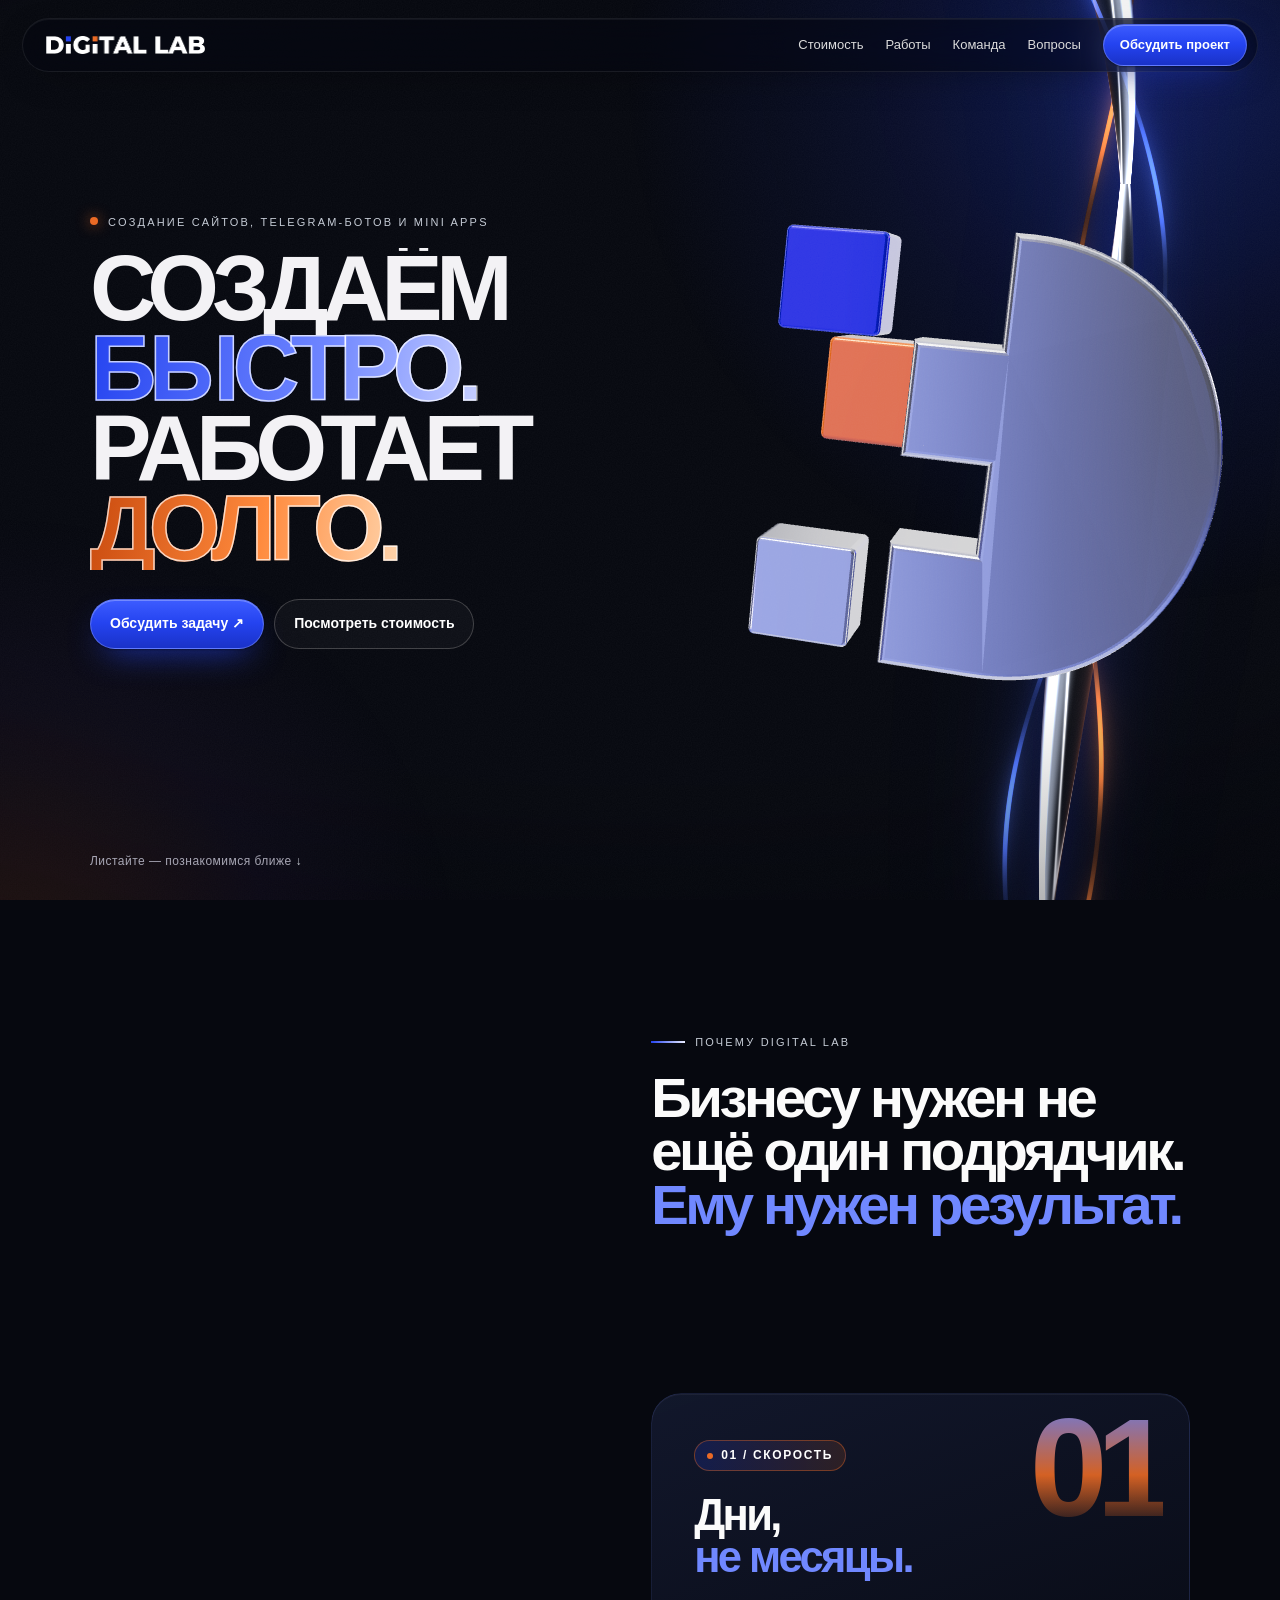
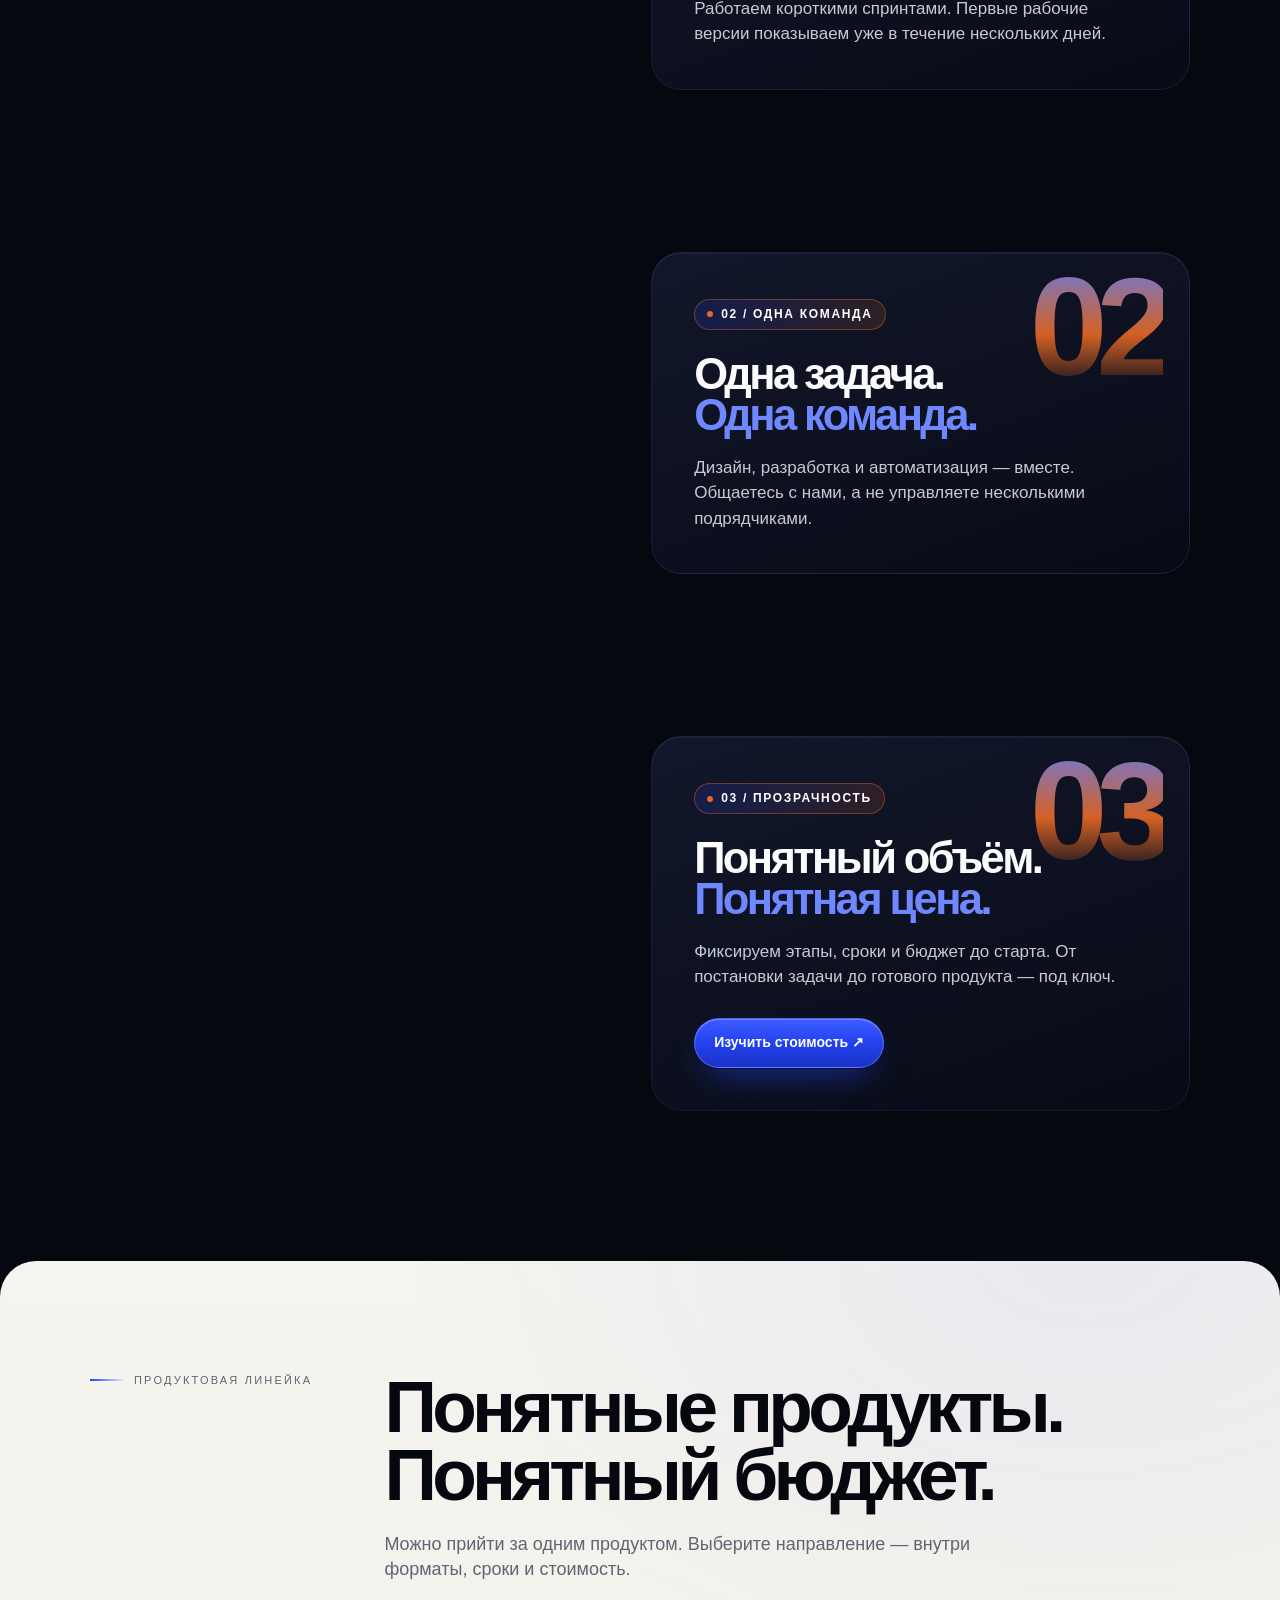
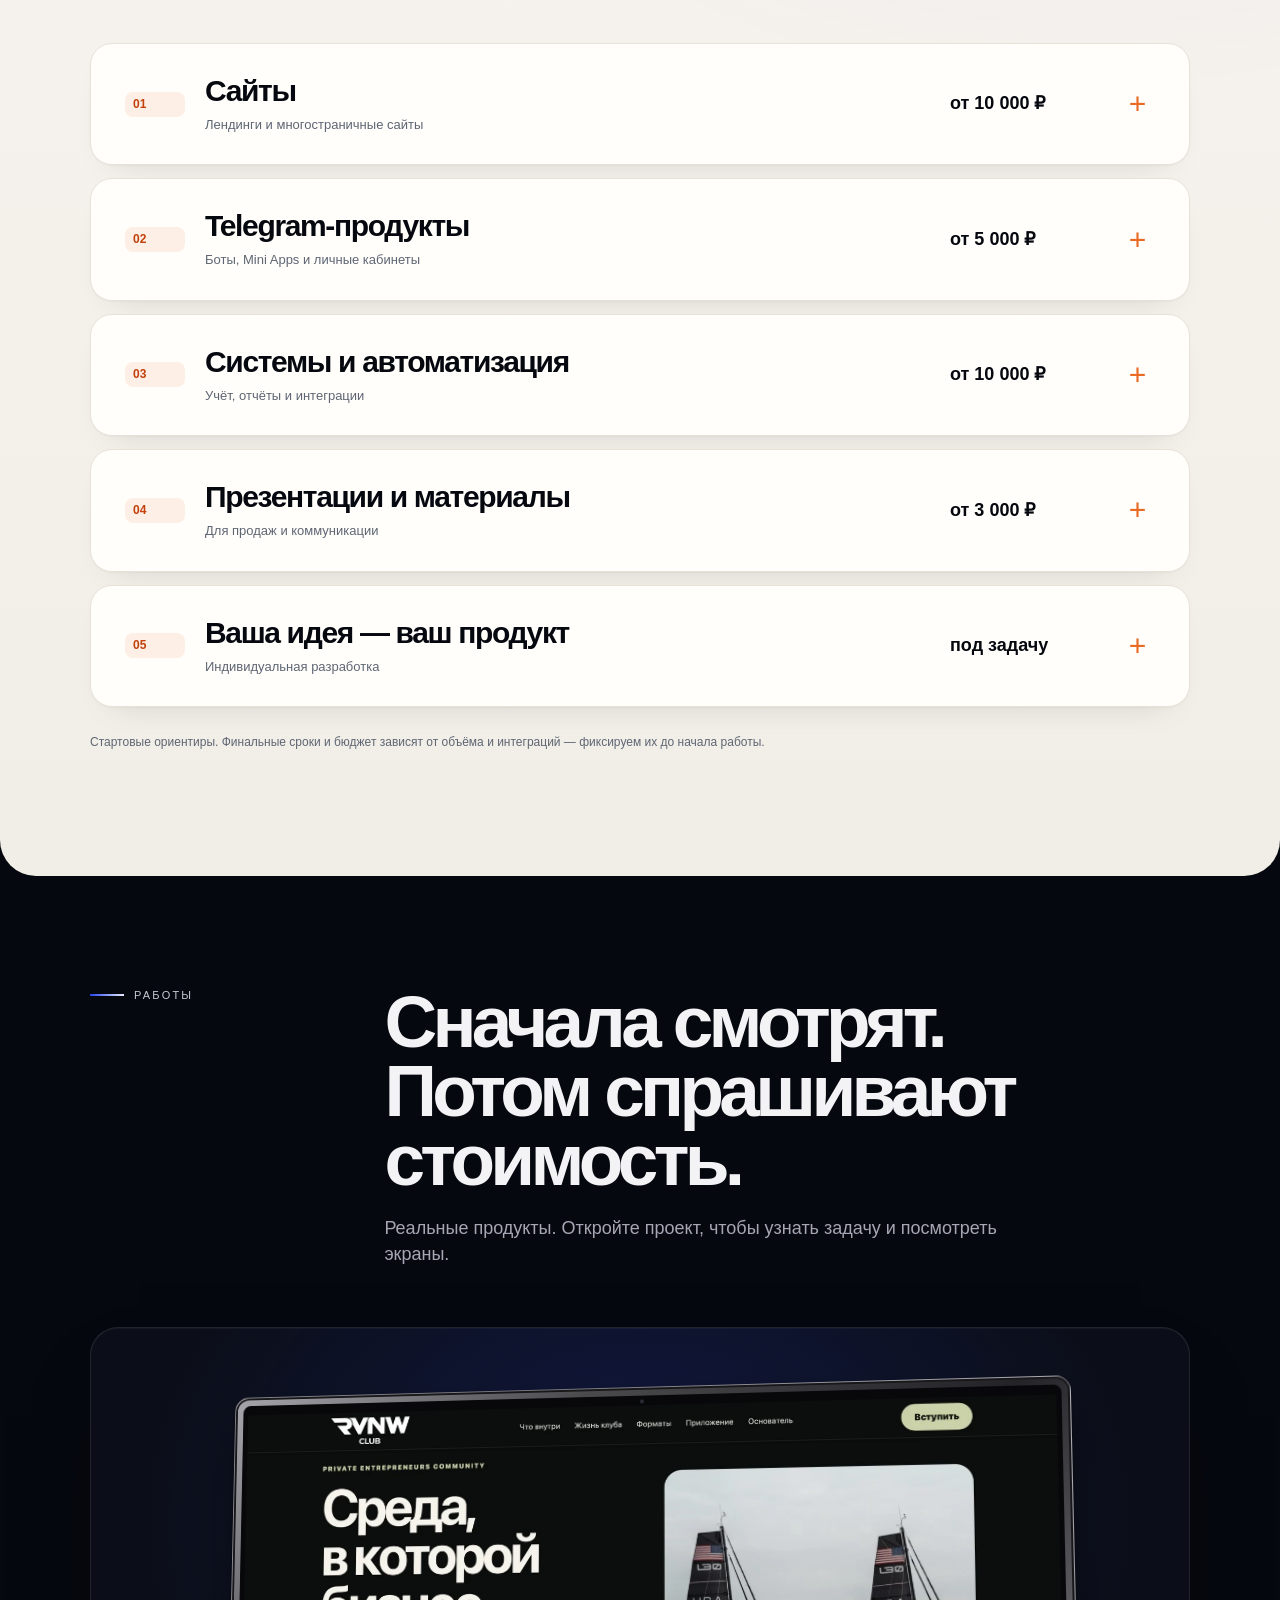
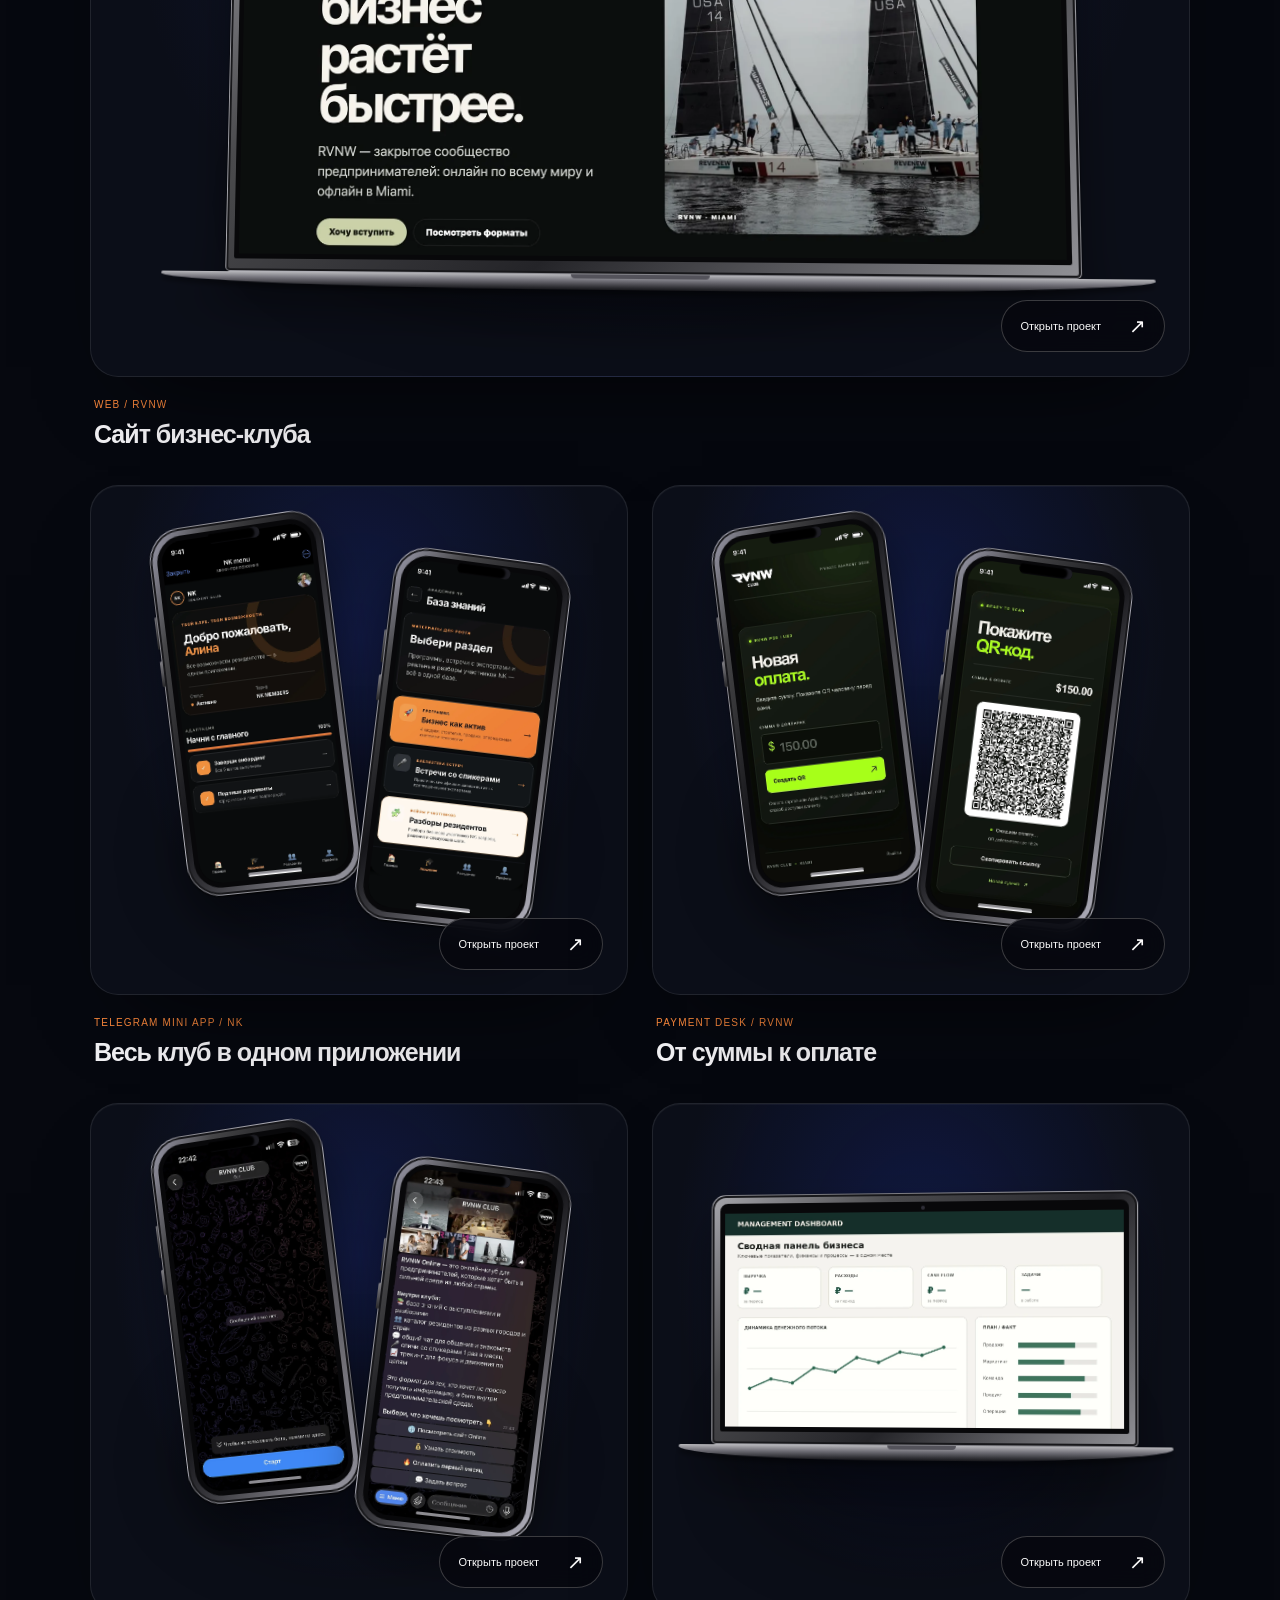
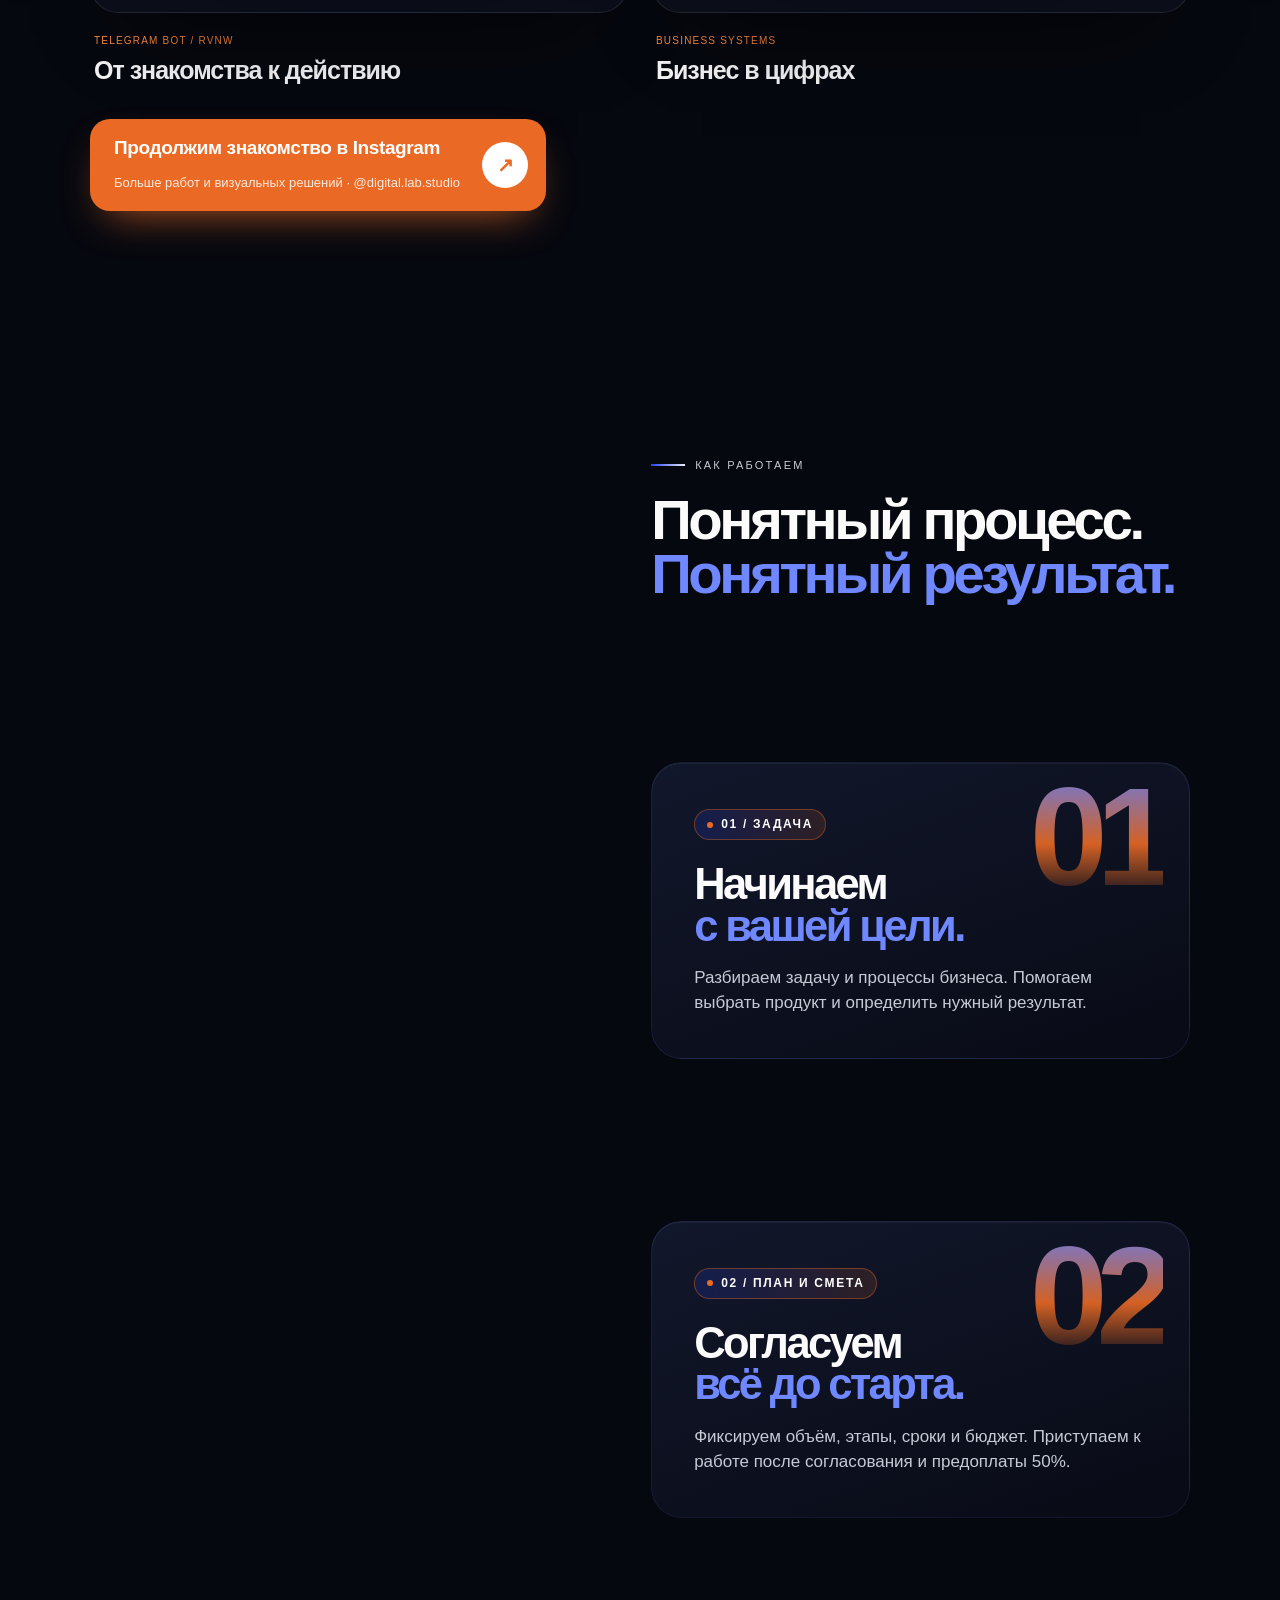
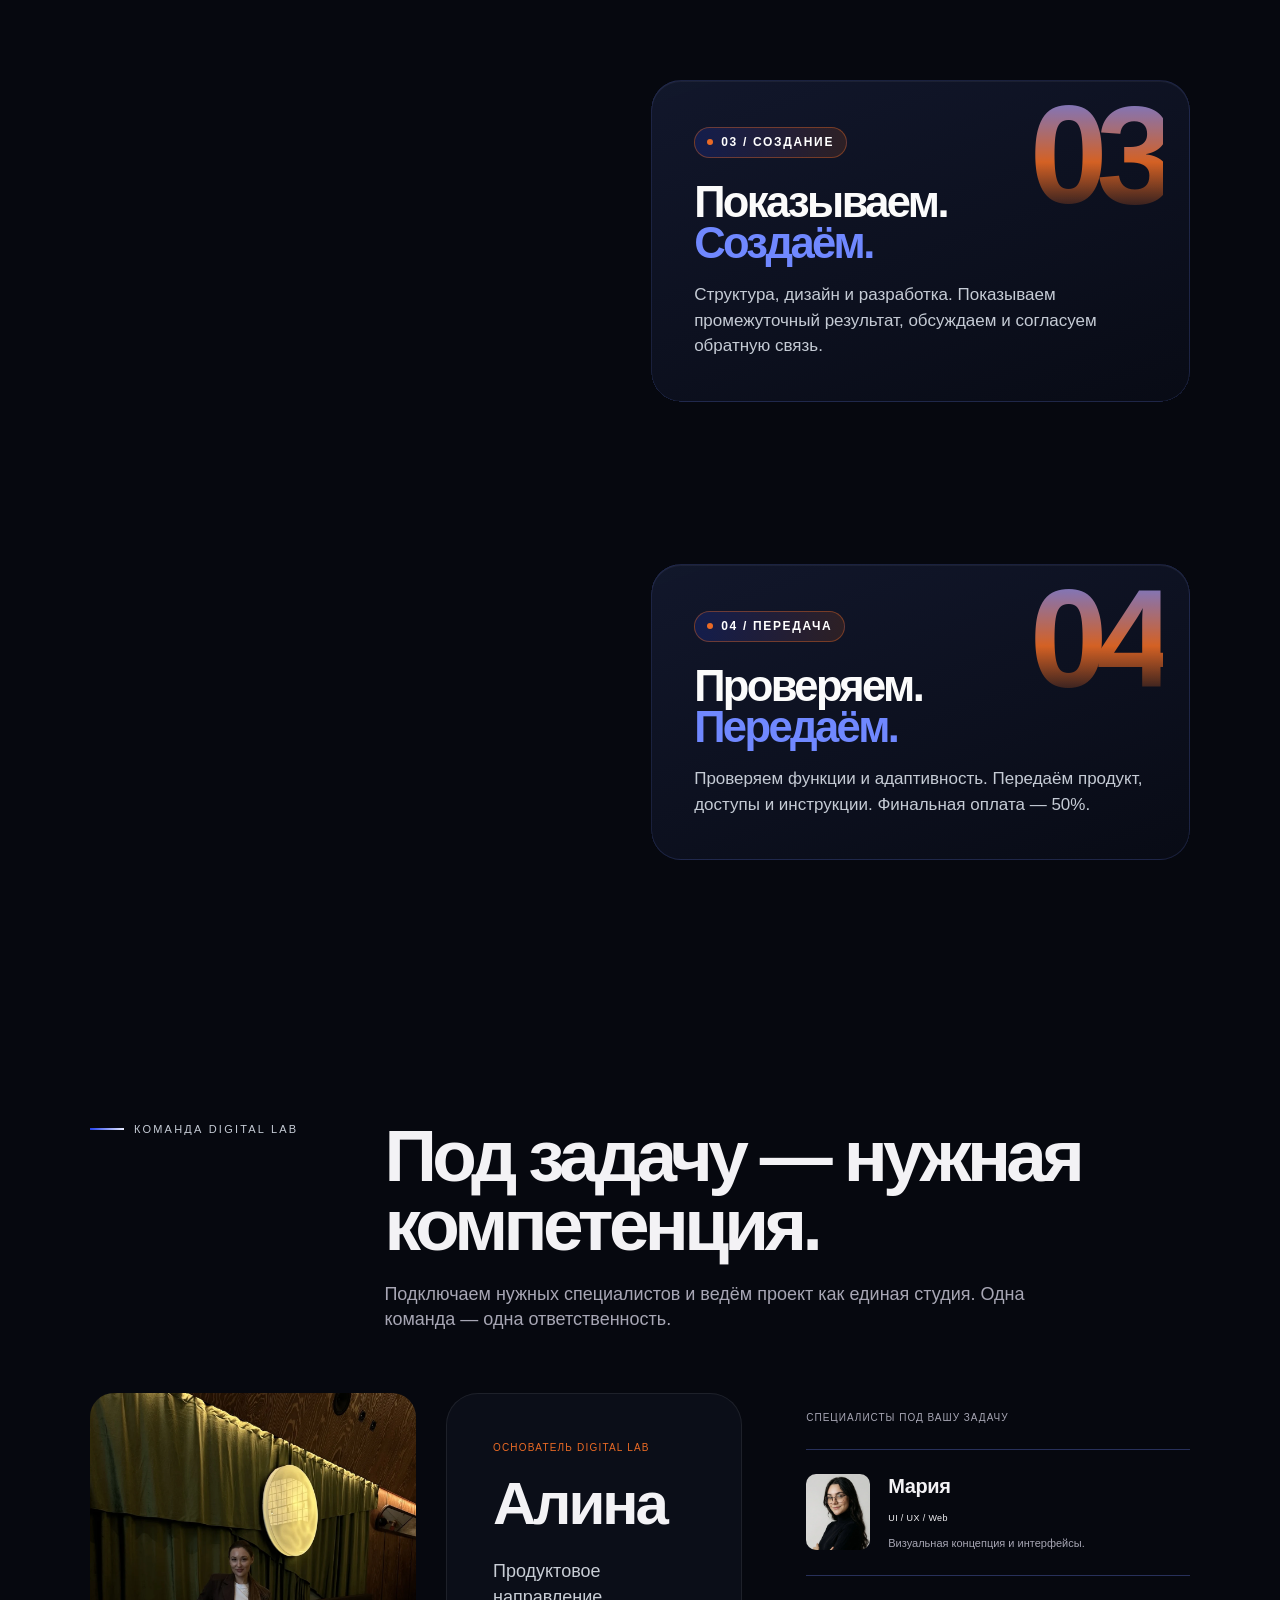
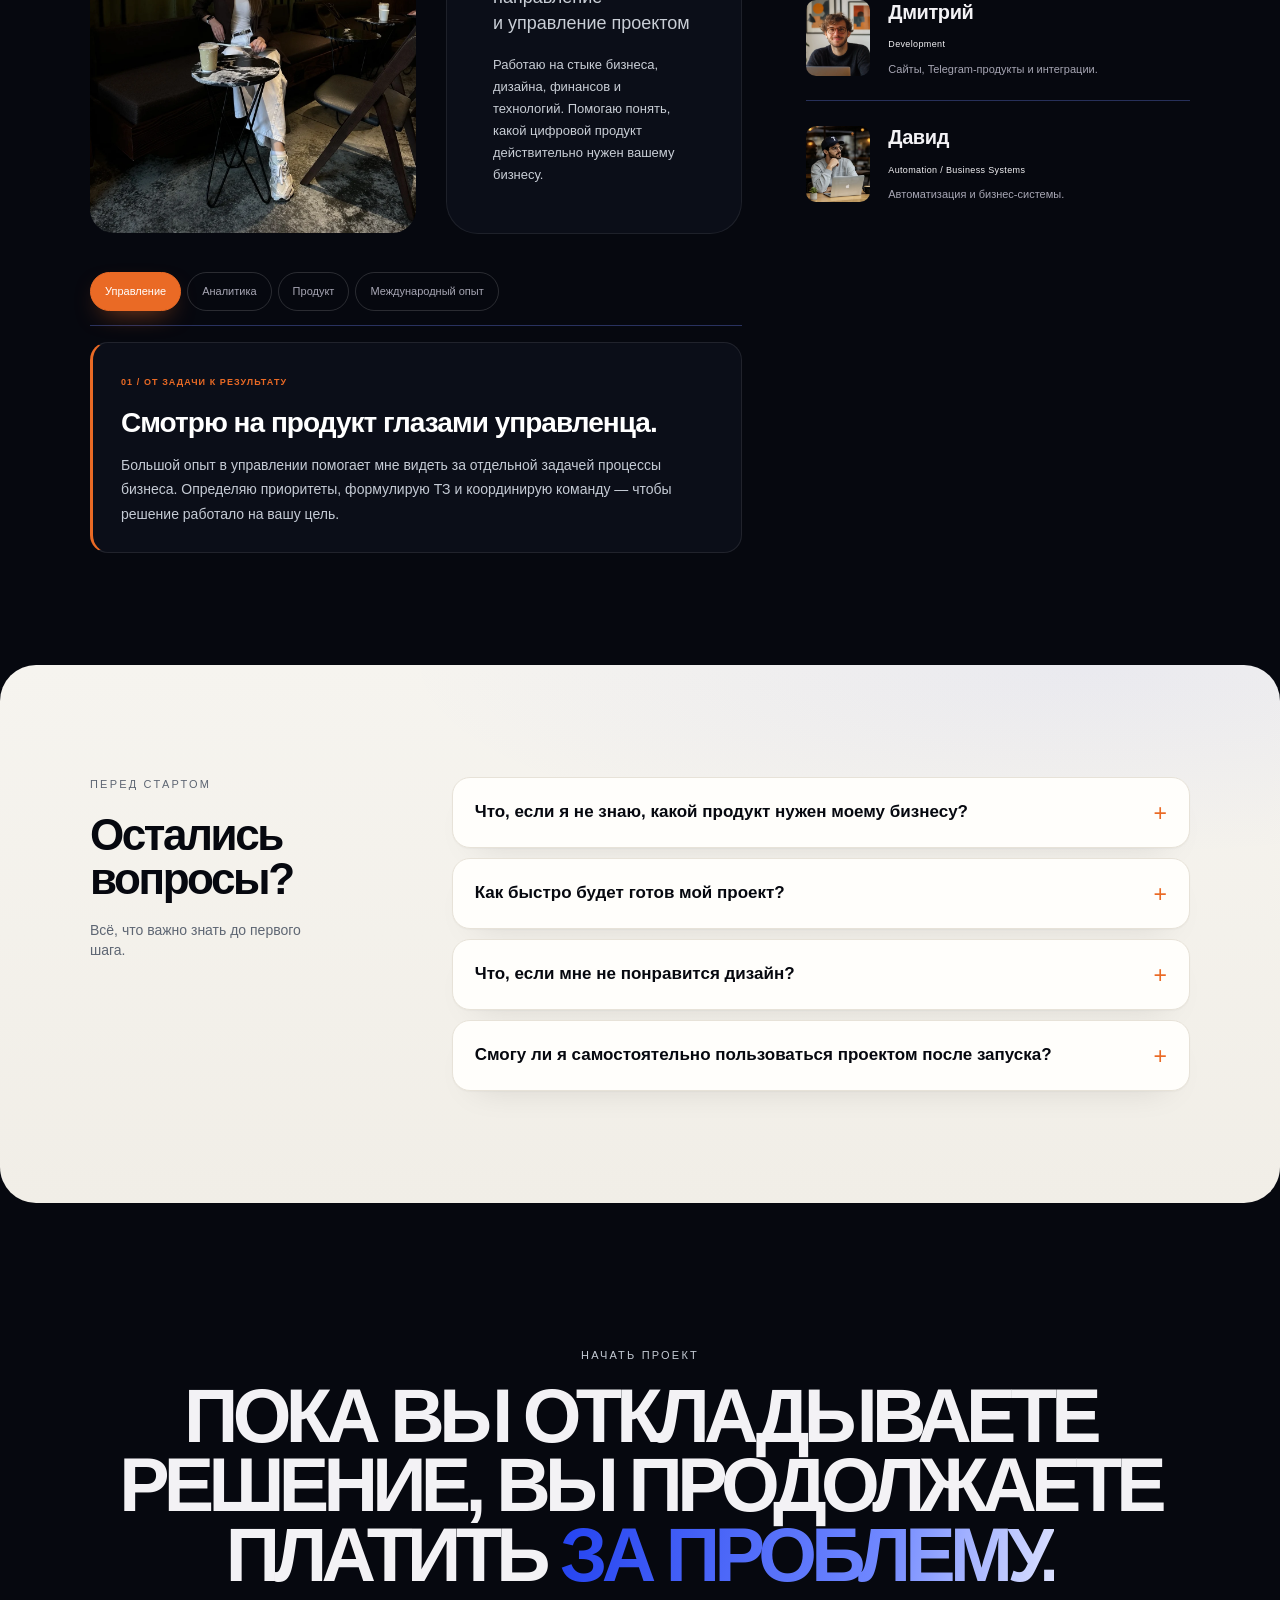
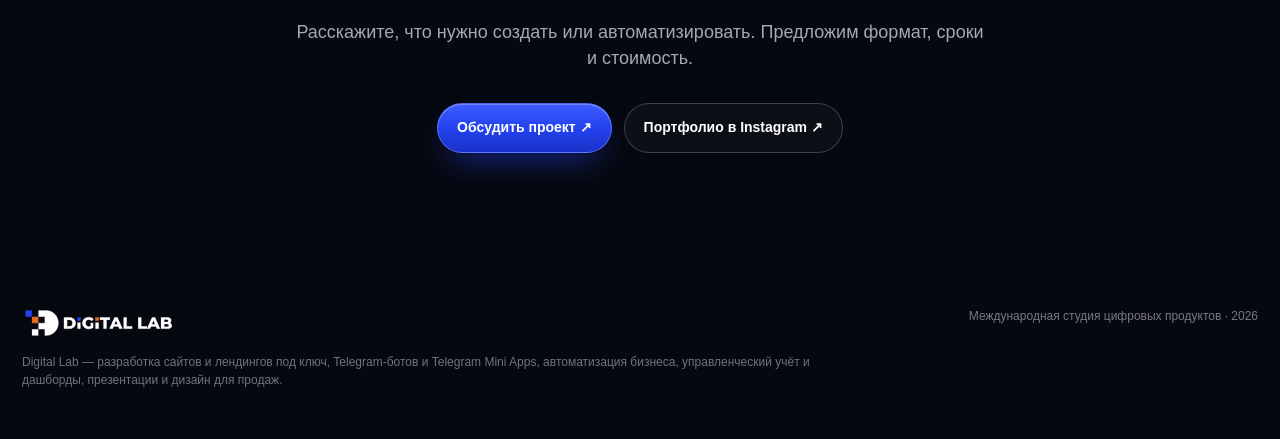
==== index.html @ 98433153 "Add files via upload" ====
<!doctype html>
<html lang="ru">
<head>
<meta charset="utf-8">
<meta name="viewport" content="width=device-width,initial-scale=1">
<meta name="yandex-verification" content="6b34f1150a45a9b8" />
<!-- Yandex.Metrika counter -->
<script type="text/javascript">
    (function(m,e,t,r,i,k,a){
        m[i]=m[i]||function(){(m[i].a=m[i].a||[]).push(arguments)};
        m[i].l=1*new Date();
        for (var j = 0; j < document.scripts.length; j++) {if (document.scripts[j].src === r) { return; }}
        k=e.createElement(t),a=e.getElementsByTagName(t)[0],k.async=1,k.src=r,a.parentNode.insertBefore(k,a)
    })(window, document,'script','https://mc.yandex.ru/metrika/tag.js?id=113868406', 'ym');

    ym(113868406, 'init', {ssr:true, webvisor:true, clickmap:true, ecommerce:"dataLayer", referrer: document.referrer, url: location.href, accurateTrackBounce:true, trackLinks:true});
</script>
<!-- /Yandex.Metrika counter -->
<title>Создание сайтов, Telegram-ботов и Mini Apps под ключ — Digital Lab</title>
<meta name="description" content="Digital Lab — студия цифровых продуктов. Создание сайтов и лендингов от 10 000 ₽, Telegram-боты от 5 000 ₽, Mini Apps, автоматизация бизнеса и управленческие системы под ключ. Первые результаты — через несколько дней.">
<meta name="keywords" content="создание сайтов, разработка сайтов, лендинг под ключ, сайт под ключ, Telegram-бот, разработка Telegram-ботов, Telegram Mini App, мини-приложение Telegram, автоматизация бизнеса, управленческий учёт, дашборды, дизайн сайта, веб-студия, Digital Lab">
<meta name="author" content="Digital Lab">
<link rel="canonical" href="https://www.bydigitallab.ru/">
<meta name="robots" content="index, follow, max-image-preview:large, max-snippet:-1">
<meta name="theme-color" content="#06080F">
<meta name="application-name" content="Digital Lab">
<meta name="apple-mobile-web-app-title" content="Digital Lab">
<link rel="icon" href="favicon.ico" sizes="any">
<link rel="icon" href="favicon.svg" type="image/svg+xml">
<link rel="icon" href="favicon-32.png" type="image/png" sizes="32x32">
<link rel="icon" href="favicon-48.png" type="image/png" sizes="48x48">
<link rel="icon" href="favicon-96.png" type="image/png" sizes="96x96">
<link rel="icon" href="favicon-120.png" type="image/png" sizes="120x120">
<link rel="icon" href="favicon-192.png" type="image/png" sizes="192x192">
<link rel="apple-touch-icon" href="apple-touch-icon.png" sizes="180x180">
<link rel="manifest" href="site.webmanifest">
<meta property="og:type" content="website">
<meta property="og:locale" content="ru_RU">
<meta property="og:site_name" content="Digital Lab">
<meta property="og:title" content="Создание сайтов, Telegram-ботов и Mini Apps — Digital Lab">
<meta property="og:description" content="Сайты, Telegram-боты, Mini Apps, автоматизация и управленческие системы для бизнеса под ключ. Первые результаты — через несколько дней.">
<meta property="og:url" content="https://www.bydigitallab.ru/">
<meta property="og:image" content="https://www.bydigitallab.ru/og-image.jpg">
<meta property="og:image:width" content="1200">
<meta property="og:image:height" content="630">
<meta property="og:image:alt" content="Digital Lab — создание сайтов, Telegram-ботов и Mini Apps">
<meta name="twitter:card" content="summary_large_image">
<meta name="twitter:title" content="Создание сайтов, Telegram-ботов и Mini Apps — Digital Lab">
<meta name="twitter:description" content="Сайты, Telegram-боты, Mini Apps, автоматизация и управленческие системы для бизнеса под ключ.">
<meta name="twitter:image" content="https://www.bydigitallab.ru/og-image.jpg">
<script type="application/ld+json">
{
 "@context": "https://schema.org",
 "@type": "Organization",
 "@id": "https://www.bydigitallab.ru/#org",
 "name": "Digital Lab",
 "alternateName": [
  "Диджитал Лаб",
  "Digital Lab Studio"
 ],
 "url": "https://www.bydigitallab.ru/",
 "logo": {
  "@type": "ImageObject",
  "url": "https://www.bydigitallab.ru/logo.png",
  "width": 600,
  "height": 600
 },
 "image": "https://www.bydigitallab.ru/og-image.jpg",
 "description": "Студия цифровых продуктов: создание сайтов и лендингов, Telegram-ботов и Mini Apps, автоматизация бизнеса и управленческие системы под ключ.",
 "founder": {
  "@type": "Person",
  "name": "Алина",
  "jobTitle": "Основатель Digital Lab"
 },
 "sameAs": [
  "https://www.instagram.com/digital.lab.studio/",
  "https://t.me/alinaaa_ss"
 ],
 "contactPoint": {
  "@type": "ContactPoint",
  "contactType": "sales",
  "url": "https://t.me/alinaaa_ss",
  "availableLanguage": [
   "ru",
   "en"
  ]
 }
}
</script>
<script type="application/ld+json">
{
 "@context": "https://schema.org",
 "@type": "WebSite",
 "@id": "https://www.bydigitallab.ru/#website",
 "url": "https://www.bydigitallab.ru/",
 "name": "Digital Lab",
 "inLanguage": "ru",
 "publisher": {
  "@id": "https://www.bydigitallab.ru/#org"
 }
}
</script>
<script type="application/ld+json">
{
 "@context": "https://schema.org",
 "@type": "ProfessionalService",
 "@id": "https://www.bydigitallab.ru/#service",
 "name": "Digital Lab — создание сайтов и Telegram-продуктов",
 "url": "https://www.bydigitallab.ru/",
 "image": "https://www.bydigitallab.ru/og-image.jpg",
 "logo": "https://www.bydigitallab.ru/logo.png",
 "areaServed": [
  "RU",
  "Worldwide"
 ],
 "priceRange": "от 3 000 ₽",
 "parentOrganization": {
  "@id": "https://www.bydigitallab.ru/#org"
 },
 "hasOfferCatalog": {
  "@type": "OfferCatalog",
  "name": "Продуктовая линейка Digital Lab",
  "itemListElement": [
   {
    "@type": "Offer",
    "itemOffered": {
     "@type": "Service",
     "name": "Лендинг под ключ",
     "description": "Структура, тексты, дизайн, адаптив и формы."
    },
    "price": "10000",
    "priceCurrency": "RUB"
   },
   {
    "@type": "Offer",
    "itemOffered": {
     "@type": "Service",
     "name": "Многостраничный сайт",
     "description": "Страницы, визуальная система и интеграции."
    },
    "price": "20000",
    "priceCurrency": "RUB"
   },
   {
    "@type": "Offer",
    "itemOffered": {
     "@type": "Service",
     "name": "Telegram-бот и автоматизация",
     "description": "Заявки, регистрации, уведомления и сценарии."
    },
    "price": "5000",
    "priceCurrency": "RUB"
   },
   {
    "@type": "Offer",
    "itemOffered": {
     "@type": "Service",
     "name": "Telegram Mini App / личный кабинет",
     "description": "Профиль, каталог, подписка, контент и события."
    },
    "price": "20000",
    "priceCurrency": "RUB"
   },
   {
    "@type": "Offer",
    "itemOffered": {
     "@type": "Service",
     "name": "Управленческая система",
     "description": "ДДС, P&L, план/факт, бюджеты и дашборды."
    },
    "price": "10000",
    "priceCurrency": "RUB"
   },
   {
    "@type": "Offer",
    "itemOffered": {
     "@type": "Service",
     "name": "Интеграции и платёжные сценарии",
     "description": "Сервисы, платёжные ссылки, QR и уведомления."
    },
    "price": "5000",
    "priceCurrency": "RUB"
   },
   {
    "@type": "Offer",
    "itemOffered": {
     "@type": "Service",
     "name": "Презентация / брошюра",
     "description": "Презентации, коммерческие предложения, PDF и гайды."
    },
    "price": "3000",
    "priceCurrency": "RUB"
   },
   {
    "@type": "Offer",
    "itemOffered": {
     "@type": "Service",
     "name": "Индивидуальная разработка",
     "description": "Любой цифровой продукт под процессы вашего бизнеса."
    }
   }
  ]
 }
}
</script>
<script type="application/ld+json">
{
 "@context": "https://schema.org",
 "@type": "FAQPage",
 "mainEntity": [
  {
   "@type": "Question",
   "name": "Что, если я не знаю, какой продукт нужен моему бизнесу?",
   "acceptedAnswer": {
    "@type": "Answer",
    "text": "Приходите с задачей — готовое техническое задание не обязательно. Наша команда разберётся, как устроен ваш бизнес, поможет найти узкие места и предложит подходящее решение: сайт, Telegram-бот, мини-приложение, автоматизацию или индивидуальный продукт под ваши процессы. Мы объясним, что предлагаем, какую задачу это решит и как будет работать. Если у вас уже есть чёткое ТЗ, присылайте его вместе с референсами и пожеланиями. Изучим материалы, согласуем детали и реализуем проект."
   }
  },
  {
   "@type": "Question",
   "name": "Как быстро будет готов мой проект?",
   "acceptedAnswer": {
    "@type": "Answer",
    "text": "Первые наработки показываем уже через несколько дней после согласования задачи и получения необходимых материалов. Для небольших проектов наш ориентир — запуск в течение недели, с вниманием к дизайну, удобству и проверке работы всех функций. Точный срок согласовываем до начала работы: он зависит от сложности продукта, интеграций и скорости обратной связи. Если задача требует больше времени, сообщаем об этом заранее."
   }
  },
  {
   "@type": "Question",
   "name": "Что, если мне не понравится дизайн?",
   "acceptedAnswer": {
    "@type": "Answer",
    "text": "До начала основной разработки мы показываем визуальное направление и ключевые экраны будущего продукта. Вы сможете оценить стиль, цвета, структуру и подачу, рассказать, что нравится и что хочется изменить. После согласования дизайна переходим к разработке. Так вы заранее понимаете, каким будет ваш продукт, и можете повлиять на результат ещё до его реализации. Объём и порядок правок обсуждаем перед стартом."
   }
  },
  {
   "@type": "Question",
   "name": "Смогу ли я самостоятельно пользоваться проектом после запуска?",
   "acceptedAnswer": {
    "@type": "Answer",
    "text": "Да. Мы передаём необходимые доступы, показываем, как всё работает, и записываем видеоинструкции по управлению вашим продуктом. Объясняем, где менять информацию, как пользоваться основными функциями и на что обращать внимание. Ещё до разработки обсудим, что вы хотите редактировать самостоятельно — например, тексты, фотографии, цены или услуги, — и предусмотрим такую возможность. После передачи у вас останутся инструкции, к которым можно вернуться в любой момент. А если понадобятся новые функции или более сложные изменения, вы сможете обратиться к нам."
   }
  }
 ]
}
</script>

<style>
:root{
  --bg:#06080F;--bg2:#0B0E18;--ink:#F4F2ED;--muted:#9AA3B2;--line:#1D2334;
  --copper:#F4F2ED;--slate:#7088FF;--wine:#2443F0;--wine-deep:#121728;--paper:#FFFFFF;--dark:#0B0E18;
}
*{box-sizing:border-box}html{scroll-behavior:smooth}body{margin:0;background:var(--bg);color:var(--ink);font-family:Inter,-apple-system,BlinkMacSystemFont,"Segoe UI",sans-serif;line-height:1.42;overflow-x:hidden}a{color:inherit;text-decoration:none}.w{width:min(100% - 44px,1320px);margin:auto}.eyebrow{text-transform:uppercase;letter-spacing:.17em;font-size:11px;color:var(--muted)}
nav{position:fixed;top:0;left:0;right:0;z-index:40;padding:18px 0}.nav{height:54px;border:1px solid #FFFFFF1c;background:#06080Fd9;backdrop-filter:blur(18px);border-radius:999px;padding:0 10px 0 22px;display:flex;align-items:center;justify-content:space-between}.brand{font-weight:900;letter-spacing:-.04em}.brand i{font-style:normal;color:var(--wine)}.links{display:flex;gap:22px;align-items:center;font-size:13px;color:#DBDBDB}.pill{padding:11px 16px;border-radius:999px;border:1px solid #fff2}.pill.primary{background:var(--wine);color:var(--paper);border-color:var(--wine);font-weight:800}
.hero{min-height:100svh;padding:150px 0 70px;display:grid;align-content:space-between}.hero-grid{display:grid;grid-template-columns:1.15fr .85fr;gap:50px;align-items:end}.hero h1{font-size:clamp(54px,8.4vw,132px);line-height:.81;letter-spacing:-.082em;margin:18px 0 30px;text-transform:uppercase;max-width:900px}.hero h1 .outline{color:transparent;-webkit-text-stroke:1px #F4F2ED9a}.hero-copy{max-width:690px;font-size:19px;color:#C5CBD5}.hero-copy b{color:#FFFFFF}.hero-actions{display:flex;gap:10px;flex-wrap:wrap;margin-top:30px}.btn{display:inline-flex;align-items:center;justify-content:center;gap:10px;padding:14px 19px;border-radius:999px;border:1px solid #FFFFFF2b;font-weight:750;font-size:14px;transition:.25s}.btn:hover{transform:translateY(-2px)}.btn.primary{background:var(--copper);color:#06080F;border-color:var(--copper)}.btn.wine{background:var(--wine);border-color:var(--wine);color:#FFFFFF}.hero-visual{height:560px;border:1px solid #FFFFFF1d;border-radius:38px;position:relative;overflow:hidden;background:#0B0E18}.orb{position:absolute;border-radius:50%}.accent-square{position:absolute;width:150px;height:150px;right:54px;bottom:48px;border-radius:24px;background:var(--slate);opacity:.82;transform:rotate(7deg);z-index:1}
.accent-square.copper{width:136px;height:136px;right:20px;bottom:18px;background:var(--copper);opacity:1;transform:rotate(-8deg);z-index:0}.orb.a{width:320px;height:320px;background:var(--slate);right:-90px;top:-80px}.orb.b{width:180px;height:180px;background:var(--wine);left:-52px;bottom:78px}.screen{position:absolute;left:40px;right:40px;top:110px;bottom:42px;border-radius:24px;background:var(--paper);color:#06080F;box-shadow:0 30px 90px #0008;padding:18px;transform:rotate(-2deg);z-index:2}.screen-head{display:flex;justify-content:space-between;font-size:10px;text-transform:uppercase;letter-spacing:.13em;color:#666}.screen-main{height:calc(100% - 28px);margin-top:14px;display:grid;grid-template-columns:1.15fr .85fr;gap:10px}.screen-left{background:#0B0E18;color:#FFFFFF;border-radius:17px;padding:18px;display:flex;flex-direction:column;justify-content:space-between}.screen-left strong{font-size:42px;line-height:.9;letter-spacing:-.06em}.screen-left em{font-style:normal;color:var(--copper)}.screen-right{display:grid;gap:10px}.tile{border-radius:17px}.tile.s{background:var(--slate)}.tile.w{background:var(--wine)}
.hero-foot{display:flex;justify-content:space-between;gap:20px;align-items:end;padding-top:50px}.proof{display:flex;gap:34px;flex-wrap:wrap}.proof span{font-size:12px;color:#9AA3B2;text-transform:uppercase;letter-spacing:.08em}.proof strong{display:block;color:#FFFFFF;font-size:16px;text-transform:none;letter-spacing:0;margin-top:5px}
.marquee{border-block:1px solid var(--line);padding:14px 0;overflow:hidden;white-space:nowrap;background:#06080F}.track{display:inline-block;animation:mar 28s linear infinite;font-weight:800;font-size:12px;letter-spacing:.12em}.track span{margin:0 28px}.track b{color:var(--copper)}@keyframes mar{to{transform:translateX(-50%)}}
section{padding:112px 0;border-bottom:0}.section-head{display:grid;grid-template-columns:.48fr 1.52fr;gap:40px;margin-bottom:60px}.section-head h2{font-size:clamp(42px,5.7vw,80px);line-height:.94;letter-spacing:-.064em;margin:0;max-width:1000px}.section-head p{font-size:18px;color:var(--muted);max-width:760px;margin:22px 0 0}
.problem-grid{display:grid;grid-template-columns:1.12fr .88fr;gap:18px}.manifesto{background:var(--paper);color:#0B0E18;border-radius:34px;padding:42px;min-height:540px;display:flex;flex-direction:column;justify-content:space-between}.manifesto .big{font-size:clamp(42px,5vw,70px);line-height:.95;letter-spacing:-.06em}.manifesto .big span{color:#777}.manifesto p{font-size:18px;max-width:650px}.pain-list{display:grid;gap:12px}.pain{border:1px solid var(--line);border-radius:27px;padding:28px;min-height:165px;display:flex;justify-content:space-between;gap:25px;transition:.3s}.pain:hover{background:#0B0E18;transform:translateX(5px)}.pain b{font-size:22px}.pain span{color:var(--muted);max-width:370px}
.valuebar{display:grid;grid-template-columns:repeat(3,1fr);gap:12px;margin-top:18px}.value{border-radius:26px;padding:28px;background:#0e1220;border:1px solid var(--line)}.value strong{display:block;font-size:34px;letter-spacing:-.04em;color:var(--copper)}.value span{display:block;color:#BEBDC8;margin-top:8px}.value p{color:var(--muted);font-size:14px}
.products{display:grid;grid-template-columns:repeat(12,1fr);gap:14px}.product{border-radius:30px;padding:30px;min-height:350px;position:relative;overflow:hidden;transition:.3s;border:1px solid #FFFFFF10}.product:hover{transform:translateY(-6px)}.product h3{font-size:32px;letter-spacing:-.05em;margin:0 0 10px}.product p{max-width:430px;color:#BEBDC8}.product .price{font-size:28px;font-weight:900;position:absolute;left:30px;bottom:28px}.product .time{font-size:11px;text-transform:uppercase;letter-spacing:.12em;position:absolute;right:30px;bottom:34px}.product.p1{grid-column:span 7;background:var(--paper);color:#0B0E18}.product.p1 p{color:#555}.product.p2{grid-column:span 5;background:var(--slate)}.product.p3{grid-column:span 5;background:var(--copper);color:#0B0E18}.product.p3 p{color:#1D2334}.product.p4{grid-column:span 7;background:#0e1220}.product.p5{grid-column:span 6;background:var(--wine)}.product.p6{grid-column:span 6;background:#0B0E18;border-color:#333}.product .tagline{font-size:12px;text-transform:uppercase;letter-spacing:.1em;opacity:.68;margin-bottom:18px}
.compare{margin-top:20px;color:#9AA3B2;font-size:13px}.compare b{color:#FFFFFF}
.work-list{display:grid;gap:18px}.work{display:grid;grid-template-columns:.85fr 1.15fr;gap:18px}.work:nth-child(even){grid-template-columns:1.15fr .85fr}.work:nth-child(even) .work-media{order:2}.work-media{min-height:430px;border-radius:30px;border:1px solid #7088FF;background:#0e1220;display:grid;place-items:center;position:relative;overflow:hidden;color:#9AA3B2;text-align:center}.work-media:before{content:"";position:absolute;width:270px;height:270px;border-radius:50%;background:var(--slate);opacity:.75;transform:translate(120px,-100px)}.work:nth-child(2) .work-media:before{background:var(--copper)}.work:nth-child(3) .work-media:before{background:var(--wine)}.work-info{border-radius:30px;background:#0B0E18;border:1px solid #1D2334;padding:36px;display:flex;flex-direction:column;justify-content:space-between}.work-info h3{font-size:44px;letter-spacing:-.055em;line-height:.95;margin:12px 0}.tags{display:flex;gap:7px;flex-wrap:wrap}.tag{font-size:11px;border:1px solid #F4F2ED2a;border-radius:999px;padding:7px 10px;color:#C5CBD5}.outcome{font-size:17px;color:#C5CBD5;max-width:560px}.work-index{font-size:12px;color:#777}
.process-wrap{background:var(--paper);color:#0B0E18;border-radius:38px;padding:54px}.process-wrap h2{font-size:clamp(48px,6vw,82px);letter-spacing:-.06em;line-height:.92;margin:16px 0 46px}.steps{display:grid;grid-template-columns:repeat(7,1fr);gap:10px}.step{border-top:1px solid #BEBDC8;padding:16px 8px 0 0}.step b{font-size:12px;color:var(--wine);font-weight:900}.step strong{display:block;font-size:18px;margin:26px 0 8px;color:var(--wine);font-weight:900}.step span{font-size:13px;color:#777}
.team-grid{display:grid;grid-template-columns:repeat(12,1fr);gap:14px}.team-intro{grid-column:span 5;background:var(--wine-deep);border:1px solid #2443F0;border-radius:30px;padding:36px;min-height:460px}.team-intro h3{font-size:48px;line-height:.95;letter-spacing:-.055em;margin:12px 0 20px}.team-intro p{color:#DBDBDB}.member{grid-column:span 7;border:1px solid var(--line);background:#0e1220;border-radius:30px;padding:22px;display:grid;grid-template-columns:150px 1fr;gap:24px;align-items:center}.member + .member{margin-top:0}.avatar{height:150px;border-radius:22px;background:#1D2334;display:grid;place-items:center;color:#79778A;font-size:11px;text-transform:uppercase;letter-spacing:.08em;text-align:center}.member:nth-child(3) .avatar{background:#121728}.member:nth-child(4) .avatar{background:#1D2334}.member strong{font-size:24px}.member span{display:block;color:var(--copper);font-size:12px;text-transform:uppercase;letter-spacing:.1em;margin:4px 0 12px}.member p{color:var(--muted);margin:0}
.founder{display:grid;grid-template-columns:.84fr 1.16fr;gap:18px}.portrait{min-height:650px;border-radius:32px;background:#0e1220;border:1px solid #7088FF;display:grid;place-items:center;color:#79778A;text-align:center;position:relative;overflow:hidden}.portrait:after{content:"ОСНОВАТЕЛЬ";position:absolute;bottom:25px;left:25px;font-size:64px;font-weight:900;letter-spacing:-.08em;color:#F4F2ED08}.founder-copy{border-radius:32px;background:#0e1220;padding:46px}.founder-copy h2{font-size:clamp(52px,6.5vw,88px);letter-spacing:-.07em;line-height:.88;margin:15px 0 30px}.founder-copy p{font-size:18px;color:#C5CBD5;max-width:700px}.facts{display:grid;grid-template-columns:1fr 1fr;gap:10px;margin-top:38px}.fact{border:1px solid #7088FF;border-radius:20px;padding:20px}.fact strong{display:block;font-size:28px}.fact span{font-size:11px;color:#777;text-transform:uppercase;letter-spacing:.08em}
.faq{display:grid;grid-template-columns:.62fr 1.38fr;gap:30px}.faq-list{display:grid;gap:10px}.faq-item{border:1px solid var(--line);border-radius:22px;padding:22px}.faq-item strong{display:block;font-size:18px;margin-bottom:8px}.faq-item p{margin:0;color:var(--muted)}
.cta{padding:145px 0 125px;text-align:center}.cta h2{font-size:clamp(54px,7.8vw,110px);letter-spacing:-.075em;line-height:.84;margin:18px auto 30px;max-width:1120px}.cta h2 span{color:var(--wine)}.cta p{font-size:18px;color:var(--muted);max-width:700px;margin:0 auto 30px}.micro{font-size:12px;color:#9AA3B2;margin-top:14px}
footer{padding:30px 0 50px}.foot{display:flex;justify-content:space-between;color:#79778A;font-size:12px}

/* PREMIUM MOTION SYSTEM — directional, clipped, no blur/fade-template look */
.reveal{opacity:1;transform:none;filter:none}
.motion-clip{clip-path:inset(0 0 100% 0);transform:translateY(28px);transition:clip-path 1.05s cubic-bezier(.16,1,.3,1),transform 1.05s cubic-bezier(.16,1,.3,1)}
.motion-clip.is-visible{clip-path:inset(0 0 0 0);transform:none}
.motion-left{opacity:0;transform:translateX(-110px);transition:opacity .75s ease,transform 1.05s cubic-bezier(.16,1,.3,1)}
.motion-right{opacity:0;transform:translateX(110px);transition:opacity .75s ease,transform 1.05s cubic-bezier(.16,1,.3,1)}
.motion-up{opacity:0;transform:translateY(70px);transition:opacity .7s ease,transform 1s cubic-bezier(.16,1,.3,1)}
.motion-left.is-visible,.motion-right.is-visible,.motion-up.is-visible{opacity:1;transform:none}
.motion-scale{opacity:0;transform:scale(.94);clip-path:inset(0 0 16% 0 round 34px);transition:opacity .7s ease,transform 1.15s cubic-bezier(.16,1,.3,1),clip-path 1.15s cubic-bezier(.16,1,.3,1)}
.motion-scale.is-visible{opacity:1;transform:none;clip-path:inset(0 0 0 0 round 34px)}

/* Hero enters from real edges instead of appearing from air */
.hero .eyebrow{animation:heroLabel .7s .08s both}.hero h1{animation:heroType 1.05s .12s cubic-bezier(.16,1,.3,1) both}.hero-copy{animation:heroCopy .85s .34s both}.hero-actions{animation:heroCopy .85s .42s both}.hero-foot{animation:heroCopy .8s .56s both}
.hero-visual{animation:heroFrame 1.1s .14s cubic-bezier(.16,1,.3,1) both}
.hero-visual .screen{animation:screenEnter 1.2s .35s cubic-bezier(.16,1,.3,1) both}
.hero-visual .orb.a{animation:orbFromTop 1.25s .25s cubic-bezier(.16,1,.3,1) both}
.hero-visual .orb.b{animation:orbFromLeft 1.2s .42s cubic-bezier(.16,1,.3,1) both}
.hero-visual .accent-square:not(.copper){animation:squareGreen 1.15s .55s cubic-bezier(.16,1,.3,1) both}
.hero-visual .accent-square.copper{animation:squareCopper 1.15s .46s cubic-bezier(.16,1,.3,1) both}
@keyframes heroLabel{from{opacity:0;transform:translateX(-30px)}to{opacity:1;transform:none}}
@keyframes heroType{from{clip-path:inset(0 100% 0 0);transform:translateX(-28px)}to{clip-path:inset(0 0 0 0);transform:none}}
@keyframes heroCopy{from{opacity:0;transform:translateY(22px)}to{opacity:1;transform:none}}
@keyframes heroFrame{from{opacity:0;transform:translateX(90px);clip-path:inset(0 0 0 35% round 38px)}to{opacity:1;transform:none;clip-path:inset(0 0 0 0 round 38px)}}
@keyframes screenEnter{from{opacity:0;transform:translateX(90px) rotate(4deg)}to{opacity:1;transform:rotate(-2deg)}}
@keyframes orbFromTop{from{transform:translateY(-180px) scale(.82)}to{transform:none}}
@keyframes orbFromLeft{from{transform:translateX(-170px) scale(.75)}to{transform:none}}
@keyframes squareGreen{from{transform:translate(100px,70px) rotate(18deg);opacity:0}to{transform:rotate(7deg);opacity:.82}}
@keyframes squareCopper{from{transform:translate(140px,120px) rotate(-24deg);opacity:0}to{transform:rotate(-8deg);opacity:1}}

/* Premium hover: restrained, not bouncy */
.product,.pain,.value,.work-info,.work-media,.member,.fact,.portrait,.hero-visual{transition:transform .55s cubic-bezier(.16,1,.3,1),border-color .45s ease,box-shadow .55s ease,background .45s ease}
.product:hover,.member:hover,.value:hover,.fact:hover{transform:translateY(-4px);box-shadow:0 24px 70px #0003}
.work:hover .work-info{transform:translateX(3px)}

/* Cases are interactive: click to a panel from the bottom */
.work-media{cursor:pointer;isolation:isolate}
.work-media .case-trigger{position:absolute;left:22px;bottom:20px;z-index:4;border:1px solid #F4F2ED37;background:#06080Fcc;color:var(--ink);border-radius:999px;padding:10px 14px;font:700 12px/1 inherit;letter-spacing:.03em;cursor:pointer;backdrop-filter:blur(12px);transition:.35s cubic-bezier(.16,1,.3,1)}
.work-media:hover .case-trigger{transform:translateX(4px);border-color:#F4F2ED68}
.case-drawer{position:absolute;inset:auto 10px 10px 10px;z-index:5;background:#06080Ff2;border:1px solid #F4F2ED2b;border-radius:22px;padding:24px;text-align:left;transform:translateY(calc(100% + 20px));transition:transform .7s cubic-bezier(.16,1,.3,1);box-shadow:0 -30px 80px #0007;backdrop-filter:blur(16px)}
.work-media.case-open .case-drawer{transform:translateY(0)}
.case-drawer b{display:block;color:var(--paper);font-size:18px;margin-bottom:8px}.case-drawer span{display:block;color:var(--muted);font-size:13px;max-width:430px}.case-close{position:absolute;right:14px;top:12px;border:0;background:transparent;color:var(--paper);font-size:22px;cursor:pointer}

/* FAQ gets a precise side-line interaction instead of floating */
.faq-item{position:relative;overflow:hidden;transition:border-color .35s ease,transform .45s cubic-bezier(.16,1,.3,1)}
.faq-item:before{content:"";position:absolute;left:0;top:0;bottom:0;width:3px;background:var(--wine);transform:scaleY(0);transform-origin:bottom;transition:transform .45s cubic-bezier(.16,1,.3,1)}
.faq-item:hover{transform:translateX(5px)}.faq-item:hover:before{transform:scaleY(1)}

/* Subtle idle motion only on hero artwork after entrance */
.hero-ready .screen{animation:screenIdle 8s ease-in-out infinite}.hero-ready .orb.a{animation:orbIdleA 10s ease-in-out infinite}.hero-ready .orb.b{animation:orbIdleB 9s ease-in-out infinite}.hero-ready .accent-square:not(.copper){animation:squareIdle 9s ease-in-out infinite}.hero-ready .accent-square.copper{animation:squareIdleCopper 10s ease-in-out infinite reverse}
@keyframes screenIdle{50%{transform:rotate(.5deg) translateY(-8px)}}
@keyframes orbIdleA{50%{transform:translate(-12px,18px) scale(.96)}}@keyframes orbIdleB{50%{transform:translate(15px,-12px) scale(1.04)}}
@keyframes squareIdle{50%{transform:translate(-6px,-10px) rotate(4deg)}}@keyframes squareIdleCopper{50%{transform:translate(8px,6px) rotate(-4deg)}}
@media(prefers-reduced-motion:reduce){*,*:before,*:after{animation:none!important;transition:none!important;scroll-behavior:auto!important}.reveal{opacity:1!important;transform:none!important;filter:none!important}}

@media(max-width:900px){.links a:not(.primary){display:none}.w{width:min(100% - 28px,1320px)}.hero{padding-top:120px}.hero-grid,.problem-grid,.section-head,.founder,.faq{grid-template-columns:1fr}.hero-visual{height:480px}.hero h1{font-size:clamp(54px,16vw,90px)}.hero-foot{align-items:start;flex-direction:column}.valuebar{grid-template-columns:1fr}.products{grid-template-columns:1fr}.product{grid-column:auto!important}.work,.work:nth-child(even){grid-template-columns:1fr}.work:nth-child(even) .work-media{order:0}.steps{grid-template-columns:1fr 1fr}.team-grid{grid-template-columns:1fr}.team-intro,.member{grid-column:auto}.member{grid-template-columns:100px 1fr}.avatar{height:100px}.facts{grid-template-columns:1fr}.section-head{gap:15px}.screen{left:22px;right:22px}.hero-visual{margin-top:10px}.proof{gap:20px}.foot{flex-direction:column;gap:8px}}
@media(max-width:560px){.nav{padding-left:16px}.pill.primary{padding:10px 13px}.hero h1{font-size:15vw}.hero-copy{font-size:17px}.hero-visual{height:420px;border-radius:28px}.screen{top:86px;bottom:28px}.screen-left strong{font-size:31px}.steps{grid-template-columns:1fr}.process-wrap{padding:32px 24px}.manifesto{padding:30px}.member{grid-template-columns:1fr}.avatar{height:160px}.cta{padding:105px 0 90px}}

/* Deep Velvet palette tuning: more wine accents, no pure white/black */
.links a:hover{color:var(--paper)}
.pain:nth-child(2){border-color:#2443F066;background:#12172833}
.value:nth-child(2){border-color:#2443F080;background:#12172855}
.product.p2{background:var(--slate);border-color:#7088FF}
.product.p4{background:#0e1220;border-color:#1D2334}
.product.p5{background:var(--wine);border-color:#2443F0}
.product.p6{background:#0B0E18;border-color:#121728}
.work-info{border-color:#1D2334}
.work:nth-child(2) .work-info{border-color:#2443F077}
.member{border-color:#1D2334}
.member:nth-child(3){border-color:#2443F077}
.faq-item{border-color:#1D2334}
.faq-item:nth-child(even){border-color:#2443F060}
.cta{background:#06080F}
.cta .btn.wine{box-shadow:0 0 0 1px #2443F055 inset}

section#faq{scroll-margin-top:120px;}
</style>

<style>
/* V10 — FAQ accent stripe matches each card's border family */
.faq-item:nth-child(odd)::before{background:#494857 !important;}
.faq-item:nth-child(even)::before{background:#2443F0 !important;}

/* V10 — final CTA: controlled 2–3 line composition instead of oversized wall of text */
#contact h2{
  font-size:clamp(46px,5.9vw,92px) !important;
  line-height:.92 !important;
  max-width:1240px !important;
  margin-left:auto !important;
  margin-right:auto !important;
  text-wrap:balance;
}
@media(max-width:800px){
  #contact h2{font-size:clamp(40px,11vw,64px) !important;line-height:.94 !important;}
}
</style>


<style>
/* V11 — process numbers become the visual anchor */
.process .step > b:first-child,
.process .step .num,
.process .step-number,
.steps .step > b:first-child,
.steps .step .num,
.steps .step-number{
  width:54px !important;
  height:54px !important;
  border:1.5px solid #2443F0 !important;
  border-radius:50% !important;
  display:flex !important;
  align-items:center !important;
  justify-content:center !important;
  font-size:20px !important;
  line-height:1 !important;
  font-weight:800 !important;
  color:#8B1538 !important;
  margin-bottom:22px !important;
  letter-spacing:0 !important;
  transition:transform .35s cubic-bezier(.2,.8,.2,1), background .35s ease, color .35s ease;
}
.process .step:hover > b:first-child,
.process .step:hover .num,
.process .step:hover .step-number,
.steps .step:hover > b:first-child,
.steps .step:hover .num,
.steps .step:hover .step-number{
  transform:scale(1.12);
  background:#2443F0 !important;
  color:#E5E5E9 !important;
}
</style>


<style>
html{scroll-behavior:smooth;}
section[id]{scroll-margin-top:120px;}
</style>


<style>
/* V13 — process numbers: oversized, translucent, no circles */
.steps .step{
  position:relative;
  overflow:visible;
  padding-top:10px !important;
}
.steps .step > b:first-child{
  width:100% !important;
  height:auto !important;
  min-height:78px !important;
  border:0 !important;
  border-radius:0 !important;
  background:transparent !important;
  display:block !important;
  margin:0 0 8px !important;
  padding:0 !important;
  font-size:clamp(58px,5.2vw,82px) !important;
  line-height:.86 !important;
  font-weight:900 !important;
  letter-spacing:-.075em !important;
  color:rgba(111,2,34,.28) !important;
  transform:none !important;
  text-align:left !important;
  transition:color .3s ease, transform .3s ease !important;
}
.steps .step:hover > b:first-child{
  background:transparent !important;
  color:rgba(111,2,34,.48) !important;
  transform:translateY(-2px) !important;
}
.steps .step strong{
  margin-top:12px !important;
}
@media(max-width:900px){
  .steps .step > b:first-child{
    font-size:72px !important;
    min-height:64px !important;
  }
}
@media(max-width:560px){
  .steps .step > b:first-child{
    font-size:76px !important;
  }
}
</style>


<style>
/* V14 — real project case studies */
.work.case-real .work-media{
  min-height:560px;
  padding:0;
  display:block;
  background:#0C0B13;
  border-color:#1D2334;
}
.work.case-real .work-media::before{display:none}
.case-canvas{
  position:absolute;
  inset:0;
  overflow:hidden;
}
.case-canvas::after{
  content:"";
  position:absolute;
  inset:0;
  background:linear-gradient(180deg,transparent 58%,rgba(5,10,12,.86) 100%);
  pointer-events:none;
}
.case-kicker{
  position:absolute;
  z-index:3;
  left:24px;
  top:22px;
  padding:9px 12px;
  border-radius:999px;
  border:1px solid rgba(243,235,224,.22);
  background:rgba(8,13,18,.74);
  backdrop-filter:blur(12px);
  color:#FFFFFF;
  font-size:10px;
  font-weight:800;
  letter-spacing:.12em;
  text-transform:uppercase;
}
.case-wordmark{
  position:absolute;
  z-index:2;
  right:24px;
  top:24px;
  color:rgba(243,235,224,.48);
  font-size:12px;
  font-weight:850;
  letter-spacing:.16em;
}
.phone{
  position:absolute;
  width:36%;
  max-width:215px;
  border-radius:24px;
  overflow:hidden;
  box-shadow:0 28px 70px rgba(0,0,0,.48);
  border:1px solid rgba(243,235,224,.15);
  background:#111;
  transition:transform .65s cubic-bezier(.16,1,.3,1);
}
.phone img{width:100%;display:block}
.case-rvnw .phone.p1{left:9%;top:68px;transform:rotate(-6deg)}
.case-rvnw .phone.p2{left:34%;top:34px;transform:rotate(1.5deg);z-index:2}
.case-rvnw .phone.p3{right:8%;top:88px;transform:rotate(6deg)}
.case-nk .phone.p1{left:8%;top:72px;transform:rotate(-5deg)}
.case-nk .phone.p2{left:34%;top:30px;transform:rotate(2deg);z-index:2}
.case-nk .phone.p3{right:8%;top:78px;transform:rotate(5deg)}
.case-real .work-media:hover .phone.p1{transform:translate(-8px,-7px) rotate(-8deg)}
.case-real .work-media:hover .phone.p2{transform:translateY(-13px) rotate(0deg)}
.case-real .work-media:hover .phone.p3{transform:translate(8px,-7px) rotate(8deg)}
.case-rvnw .case-canvas{
  background:
    radial-gradient(circle at 86% 16%,rgba(226,223,206,.26),transparent 34%),
    linear-gradient(145deg,#0E0E16,#0A0D16);
}
.case-nk .case-canvas{
  background:
    radial-gradient(circle at 16% 20%,rgba(111,2,34,.35),transparent 34%),
    radial-gradient(circle at 88% 12%,rgba(226,223,206,.20),transparent 30%),
    #0A0A10;
}
.case-caption{
  position:absolute;
  z-index:3;
  left:24px;
  bottom:24px;
  max-width:54%;
  text-align:left;
}
.case-caption b{
  display:block;
  color:#FFFFFF;
  font-size:23px;
  line-height:1;
  letter-spacing:-.04em;
}
.case-caption span{
  display:block;
  color:#9D9BAE;
  font-size:11px;
  margin-top:7px;
  letter-spacing:.04em;
}
.case-real .work-info{min-height:560px}
.case-real .work-info h3{font-size:48px}
.case-facts{
  display:grid;
  grid-template-columns:1fr 1fr;
  gap:8px;
  margin:22px 0;
}
.case-fact{
  border:1px solid rgba(232,222,210,.13);
  border-radius:16px;
  padding:14px;
}
.case-fact b{
  display:block;
  font-size:14px;
  color:#FFFFFF;
  margin-bottom:4px;
}
.case-fact span{font-size:11px;color:#717081}
.work.case-nk .work-info{border-color:rgba(111,2,34,.62)}
.work.case-rvnw .work-info{border-color:#1D2334}
.work.case-real .case-trigger{bottom:22px;right:22px;left:auto}
.case-real .case-drawer{padding:28px 58px 28px 28px}
@media(max-width:900px){
  .work.case-real .work-media,.case-real .work-info{min-height:500px}
  .phone{width:39%}
  .case-caption{max-width:70%}
  .case-facts{grid-template-columns:1fr}
}
@media(max-width:560px){
  .work.case-real .work-media{min-height:430px}
  .phone{width:44%}
  .case-rvnw .phone.p1,.case-nk .phone.p1{left:2%}
  .case-rvnw .phone.p2,.case-nk .phone.p2{left:28%}
  .case-rvnw .phone.p3,.case-nk .phone.p3{right:1%}
  .case-caption b{font-size:19px}
}
</style>


<style id="v15-product-cases">
/* V15 — portfolio sells products first, brands second */
.productCases{display:grid;gap:26px}
.productCase{
  position:relative;
  display:grid;
  grid-template-columns:1.08fr .92fr;
  min-height:640px;
  overflow:hidden;
  border:1px solid rgba(232,222,210,.12);
  border-radius:34px;
  background:#0C0C13;
}
.productCase:nth-child(even){grid-template-columns:.92fr 1.08fr}
.productCase:nth-child(even) .productVisual{order:2}
.productCase:nth-child(even) .productCopy{order:1}
.productVisual{
  position:relative;
  min-height:640px;
  overflow:hidden;
  background:#0A0D16;
}
.productCopy{
  padding:52px 48px 44px;
  display:flex;
  flex-direction:column;
  justify-content:space-between;
  border-left:1px solid rgba(232,222,210,.10);
}
.productCase:nth-child(even) .productCopy{
  border-left:0;
  border-right:1px solid rgba(232,222,210,.10);
}
.productNo{
  font-size:11px;
  font-weight:900;
  letter-spacing:.15em;
  text-transform:uppercase;
  color:var(--copper);
}
.productType{
  display:inline-flex;
  width:max-content;
  margin:16px 0 25px;
  padding:8px 11px;
  border:1px solid rgba(232,222,210,.15);
  border-radius:999px;
  font-size:10px;
  font-weight:900;
  letter-spacing:.12em;
  text-transform:uppercase;
  color:#9E9DAE;
}
.productCopy h3{
  margin:0;
  max-width:560px;
  font-size:clamp(42px,4.3vw,68px);
  line-height:.94;
  letter-spacing:-.055em;
}
.productLead{
  max-width:530px;
  margin:28px 0 0;
  color:#9997AA;
  font-size:15px;
  line-height:1.6;
}
.productBullets{
  display:flex;
  flex-wrap:wrap;
  gap:8px;
  margin:26px 0 0;
}
.productBullets span{
  padding:9px 11px;
  border:1px solid rgba(232,222,210,.13);
  border-radius:999px;
  font-size:10px;
  font-weight:800;
  color:#BAB9C6;
}
.productProof{
  margin-top:36px;
  padding-top:22px;
  border-top:1px solid rgba(232,222,210,.11);
  color:#686774;
  font-size:11px;
  line-height:1.5;
}
.productProof b{color:#BAB9C6;font-weight:800}

.siteStage{
  position:absolute;inset:0;
  padding:42px;
  background:
    radial-gradient(circle at 12% 88%,rgba(226,223,206,.20),transparent 35%),
    #0A0D16;
}
.browserArt{
  position:absolute;
  overflow:hidden;
  border:1px solid rgba(243,235,224,.16);
  background:#111;
  box-shadow:0 35px 90px rgba(0,0,0,.42);
  transition:transform .7s cubic-bezier(.16,1,.3,1);
}
.browserArt img{width:100%;height:100%;object-fit:cover;display:block}
.browserArt.main{
  left:7%;top:9%;width:80%;height:69%;
  border-radius:22px;
}
.browserArt.secondary{
  right:-7%;bottom:4%;width:56%;height:40%;
  border-radius:19px;
}
.productCase:hover .browserArt.main{transform:translate(-7px,-8px) rotate(-.5deg)}
.productCase:hover .browserArt.secondary{transform:translate(8px,-9px) rotate(1.2deg)}
.visualLabel{
  position:absolute;left:27px;bottom:24px;z-index:4;
  color:#FFFFFF;font-size:11px;font-weight:900;
  letter-spacing:.13em;text-transform:uppercase;
}
.visualLabel span{display:block;color:#71707E;margin-top:6px;font-size:9px}

.appStage{
  position:absolute;inset:0;
  background:
    radial-gradient(circle at 80% 8%,rgba(111,2,34,.34),transparent 35%),
    radial-gradient(circle at 8% 80%,rgba(148,191,225,.28),transparent 35%),
    #0A0D16;
}
.appShot{
  position:absolute;
  width:42%;
  max-width:315px;
  overflow:hidden;
  border-radius:24px;
  border:1px solid rgba(243,235,224,.16);
  box-shadow:0 32px 80px rgba(0,0,0,.48);
  background:#111;
  transition:transform .7s cubic-bezier(.16,1,.3,1);
}
.appShot img{width:100%;display:block}
.appShot.a1{left:7%;top:12%;transform:rotate(-6deg)}
.appShot.a2{left:32%;top:4%;z-index:2;transform:rotate(1deg)}
.appShot.a3{right:4%;top:17%;transform:rotate(6deg)}
.productCase:hover .appShot.a1{transform:translate(-8px,-9px) rotate(-8deg)}
.productCase:hover .appShot.a2{transform:translateY(-15px) rotate(0)}
.productCase:hover .appShot.a3{transform:translate(8px,-9px) rotate(8deg)}

.systemStage{
  position:absolute;inset:0;padding:54px;
  background:
    radial-gradient(circle at 85% 12%,rgba(148,191,225,.25),transparent 32%),
    #0A0D16;
}
.systemWindow{
  height:100%;
  border:1px solid rgba(232,222,210,.14);
  border-radius:24px;
  overflow:hidden;
  background:#0D0C14;
  box-shadow:0 36px 100px rgba(0,0,0,.42);
  transform:rotate(-1deg);
  transition:transform .7s cubic-bezier(.16,1,.3,1);
}
.productCase:hover .systemWindow{transform:translateY(-7px) rotate(0)}
.systemTop{
  display:flex;align-items:center;justify-content:space-between;
  padding:18px 20px;border-bottom:1px solid rgba(232,222,210,.10)
}
.systemBrand{font-weight:900;font-size:12px;letter-spacing:.12em}
.systemDot{display:flex;gap:6px}.systemDot i{width:7px;height:7px;border-radius:50%;background:#4B4A5A;display:block}
.systemGrid{padding:18px;display:grid;grid-template-columns:1.15fr .85fr;gap:12px}
.systemCard{
  min-height:112px;border-radius:16px;border:1px solid rgba(232,222,210,.10);
  padding:17px;background:#0F0F18;
}
.systemCard.big{grid-row:span 2;min-height:236px}
.systemCard.wide{grid-column:1/-1;min-height:120px}
.systemK{font-size:9px;text-transform:uppercase;letter-spacing:.13em;color:#6C6B77;font-weight:900}
.systemV{font-size:28px;font-weight:900;letter-spacing:-.05em;margin-top:18px}
.systemLine{height:5px;border-radius:99px;background:#2C2B35;margin-top:13px}
.systemLine:nth-child(3){width:76%}.systemLine:nth-child(4){width:52%}.systemLine:nth-child(5){width:88%}
.systemBars{height:115px;display:flex;align-items:end;gap:7px;margin-top:14px}
.systemBars i{flex:1;border-radius:5px 5px 0 0;background:#42404F}
.systemBars i:nth-child(1){height:38%}.systemBars i:nth-child(2){height:61%}.systemBars i:nth-child(3){height:47%}.systemBars i:nth-child(4){height:82%}.systemBars i:nth-child(5){height:68%}
.deepBlock{
  margin-top:34px;
  padding:34px 38px;
  border:1px solid rgba(111,2,34,.52);
  border-radius:28px;
  background:rgba(111,2,34,.08);
  display:grid;grid-template-columns:.75fr 1.25fr;gap:34px;align-items:center;
}
.deepBlock h3{font-size:clamp(30px,3.4vw,50px);line-height:.98;letter-spacing:-.05em;margin:0}
.deepBlock p{margin:0;color:#8A899A;line-height:1.65;font-size:14px}
.deepBlock strong{color:#F4F2ED}
@media(max-width:900px){
  .productCase,.productCase:nth-child(even){grid-template-columns:1fr}
  .productCase:nth-child(even) .productVisual,.productCase:nth-child(even) .productCopy{order:initial}
  .productVisual{min-height:510px}
  .productCopy,.productCase:nth-child(even) .productCopy{border:0;border-top:1px solid rgba(232,222,210,.1);padding:36px 28px}
  .deepBlock{grid-template-columns:1fr}
}
@media(max-width:560px){
  .productVisual{min-height:410px}
  .siteStage{padding:20px}
  .browserArt.main{left:4%;top:8%;width:90%;height:68%}
  .browserArt.secondary{right:-8%;width:65%;height:38%}
  .appShot{width:48%}
  .appShot.a1{left:0}.appShot.a2{left:26%}.appShot.a3{right:-5%}
  .systemStage{padding:25px}
  .systemGrid{grid-template-columns:1fr 1fr;padding:12px}
  .productCopy h3{font-size:39px}
  .deepBlock{padding:28px 24px}
}
</style>


<style id="v16-galleries">
/* V16 — single-window product galleries */
.galleryStage{position:absolute;inset:0;padding:34px;background:#0A0D16}
.productGallery{
  position:relative;width:100%;height:100%;overflow:hidden;
  border:1px solid rgba(243,235,224,.14);border-radius:25px;
  background:#0D0C14;box-shadow:0 34px 90px rgba(0,0,0,.44)
}
.galleryTrack{height:100%;display:flex;transition:transform .65s cubic-bezier(.16,1,.3,1)}
.gallerySlide{min-width:100%;height:100%;position:relative;overflow:hidden}
.gallerySlide img{width:100%;height:100%;object-fit:cover;display:block}
.gallerySlide.site img{object-position:center top}
.gallerySlide.app{background:#0A0D16;display:flex;align-items:center;justify-content:center;padding:20px}
.gallerySlide.app img{
  width:auto;height:100%;max-width:100%;object-fit:contain;border-radius:18px;
  box-shadow:0 18px 55px rgba(0,0,0,.35)
}
.galleryShade{
  pointer-events:none;position:absolute;inset:0;
  background:linear-gradient(180deg,transparent 72%,rgba(4,8,10,.55))
}
.galleryNav{
  position:absolute;z-index:6;right:18px;bottom:17px;display:flex;gap:8px
}
.galleryBtn{
  width:42px;height:42px;border-radius:50%;border:1px solid rgba(243,235,224,.22);
  background:rgba(7,12,15,.72);backdrop-filter:blur(12px);color:#FFFFFF;
  display:grid;place-items:center;cursor:pointer;font-size:18px;
  transition:.25s
}
.galleryBtn:hover{transform:scale(1.06);border-color:rgba(226,223,206,.65)}
.galleryCount{
  position:absolute;z-index:6;left:18px;bottom:18px;
  padding:9px 11px;border-radius:999px;background:rgba(7,12,15,.72);
  backdrop-filter:blur(12px);border:1px solid rgba(243,235,224,.15);
  font-size:9px;font-weight:900;letter-spacing:.13em;color:#C8C7D2
}
.galleryTitle{
  position:absolute;z-index:6;left:18px;top:18px;
  padding:9px 11px;border-radius:999px;background:rgba(7,12,15,.72);
  backdrop-filter:blur(12px);border:1px solid rgba(243,235,224,.15);
  font-size:9px;font-weight:900;letter-spacing:.13em;text-transform:uppercase;color:#FFFFFF
}
.directPromise{
  margin:0 0 26px;padding:18px 20px;border-left:2px solid var(--copper);
  background:rgba(226,223,206,.06);font-size:15px;line-height:1.5;color:#CACAD3
}
.productProof strong{color:#F4F2ED}
@media(max-width:560px){
  .galleryStage{padding:16px}
  .productGallery{border-radius:19px}
  .galleryBtn{width:38px;height:38px}
  .gallerySlide.app{padding:12px}
}
</style>


<style id="v17-gallery-fit">
.galleryStage{padding:42px}
.gallerySlide.site,.gallerySlide.app{
  display:flex;align-items:center;justify-content:center;
  padding:28px;background:#0A0D16
}
.gallerySlide.site img,.gallerySlide.app img{
  width:auto!important;height:auto!important;
  max-width:94%!important;max-height:91%!important;
  object-fit:contain!important;object-position:center!important;
  border-radius:16px;
  box-shadow:0 20px 65px rgba(0,0,0,.38)
}
.gallerySlide.site .galleryShade,.gallerySlide.app .galleryShade{display:none}
@media(max-width:560px){
  .galleryStage{padding:18px}
  .gallerySlide.site,.gallerySlide.app{padding:13px}
  .gallerySlide.site img,.gallerySlide.app img{max-width:97%!important;max-height:94%!important}
}
</style>


<style id="v18-positioning">
.productChoice{align-items:start}
.choiceFlow{display:flex;flex-wrap:wrap;align-items:center;gap:9px;margin:24px 0 18px}
.choiceFlow span{
  display:inline-flex;padding:9px 12px;border-radius:999px;
  border:1px solid rgba(232,222,210,.15);font-size:10px;font-weight:900;
  letter-spacing:.06em;color:#C9C9D2
}
.choiceFlow i{font-style:normal;color:var(--copper);opacity:.75}
.choiceNote{font-size:12px!important;color:#6C6B77!important;max-width:760px}
</style>

<style id="v19-gallery-fix">
.galleryStage{position:absolute;inset:0;padding:38px;background:#0A0D16}
.productGallery{position:relative;width:100%;height:100%;overflow:hidden;border:1px solid rgba(243,235,224,.14);border-radius:24px;background:#0B0A12}
.galleryTrack{display:flex;height:100%;transition:transform .55s cubic-bezier(.16,1,.3,1);will-change:transform}
.gallerySlide{flex:0 0 100%;height:100%;display:flex;align-items:center;justify-content:center;padding:32px;background:#0A0D16;box-sizing:border-box}
.gallerySlide img{display:block;width:auto!important;height:auto!important;max-width:92%!important;max-height:88%!important;object-fit:contain!important;border-radius:15px;box-shadow:0 20px 60px rgba(0,0,0,.35)}
.gallerySlide.app img{max-width:76%!important;max-height:89%!important}
@media(max-width:900px){.productVisual{min-height:520px}}
@media(max-width:560px){.productVisual{min-height:430px}.galleryStage{padding:16px}.gallerySlide{padding:18px}.gallerySlide img{max-width:96%!important;max-height:91%!important}.gallerySlide.app img{max-width:88%!important}}
</style>
<style id="v20-clean-portfolio">
.cleanCases{gap:72px}.cleanCases .productCase{border:0;border-radius:0;background:transparent;overflow:visible;min-height:610px;column-gap:58px}.cleanCases .productVisual{min-height:610px;background:transparent;overflow:visible}.cleanCases .productCopy,.cleanCases .productCase:nth-child(even) .productCopy{border:0!important;padding:34px 10px 28px 0}.cleanCases .galleryStage{padding:0;background:transparent}.cleanCases .productGallery{border:0;border-radius:22px;background:#0A0D16;box-shadow:0 28px 80px rgba(0,0,0,.28)}.cleanCases .gallerySlide{padding:0;background:#0A0D16}.cleanCases .gallerySlide.site img{width:100%!important;height:100%!important;max-width:none!important;max-height:none!important;object-fit:contain!important;border-radius:0;box-shadow:none}.cleanCases .gallerySlide.app{padding:26px}.cleanCases .gallerySlide.app img{width:auto!important;height:auto!important;max-width:78%!important;max-height:94%!important;object-fit:contain!important;border-radius:18px;box-shadow:0 24px 70px rgba(0,0,0,.42)}.cleanCases .gallerySlide.system{padding:24px;background:#0D0C15}.cleanCases .gallerySlide.system img{width:100%!important;height:100%!important;max-width:100%!important;max-height:100%!important;object-fit:contain!important;border-radius:14px;box-shadow:0 20px 55px rgba(0,0,0,.28)}.cleanCases .productProof{border-top:1px solid rgba(232,222,210,.10);padding-top:22px}.cleanCases .galleryTitle,.cleanCases .galleryCount{border:0;background:rgba(7,12,15,.76)}
@media(max-width:900px){.cleanCases{gap:54px}.cleanCases .productCase{grid-template-columns:1fr;gap:26px}.cleanCases .productCopy{padding:10px 0 0!important}.cleanCases .productVisual{min-height:520px}.cleanCases .productCase:nth-child(even) .productVisual{order:0}.cleanCases .productCase:nth-child(even) .productCopy{order:1}}
@media(max-width:560px){.cleanCases .productVisual{min-height:420px}.cleanCases .gallerySlide.app{padding:14px}.cleanCases .gallerySlide.app img{max-width:90%!important}.cleanCases .gallerySlide.system{padding:10px}}
</style>
<style id="v21-clean-separators">
section{border-bottom:none!important}
#works{border-bottom:none!important}
</style>


<style id="v24-exact-two-panels">
/* Exactly two light-slate panels: NK app visual + Development team member */
.nk-light-panel{
  background:var(--slate)!important;
  border-radius:30px!important;
}
.nk-light-panel .galleryStage{
  background:transparent!important;
}
.dev-light-panel{
  background:var(--slate)!important;
  border-color:transparent!important;
  border-radius:30px!important;
}
.dev-light-panel .avatar{
  background:rgba(8,13,18,.22)!important;
  color:#F4F2ED!important;
}
.dev-light-panel strong,
.dev-light-panel p{
  color:#FFFFFF!important;
}
.dev-light-panel span{
  color:#F4F2ED!important;
}
</style>


<style id="v25-nk-gallery-light">
.nk-light-panel,
.nk-light-panel .galleryStage,
.nk-light-panel .productGallery,
.nk-light-panel .galleryTrack,
.nk-light-panel .gallerySlide {
  background: var(--slate) !important;
}
.nk-light-panel {
  border-radius: 30px !important;
}
.nk-light-panel .galleryStage,
.nk-light-panel .productGallery {
  border-radius: 26px !important;
}
</style>


<style id="v26-team-photos">
.member .avatar{
  overflow:hidden!important;
  padding:0!important;
}
.member .avatar img{
  width:100%!important;
  height:100%!important;
  object-fit:cover!important;
  display:block!important;
  border-radius:inherit!important;
}
.memberName{
  margin-top:6px;
  font-size:13px;
  font-weight:800;
  color:#F4F2ED;
}
#founder .portrait,
#founder .founderPhoto,
#founder .founder-photo,
#founder .founderVisual,
#founder .founderImage{
  overflow:hidden!important;
}
#founder .portrait img,
#founder .founderPhoto img,
#founder .founder-photo img,
#founder .founderVisual img,
#founder .founderImage img{
  width:100%!important;
  height:100%!important;
  object-fit:cover!important;
  object-position:center 42%!important;
  display:block!important;
}
</style>


<style id="v27-team-founder-final">
/* Team: use supplied crops as-is */
.member .avatar img{
  width:100%!important;
  height:100%!important;
  object-fit:cover!important;
  object-position:center!important;
  transform:none!important;
}

/* Founder: slightly larger image inside the same frame */
#founder .portrait img,
#founder .founderPhoto img,
#founder .founder-photo img,
#founder .founderVisual img,
#founder .founderImage img{
  width:106%!important;
  height:106%!important;
  max-width:none!important;
  object-fit:cover!important;
  object-position:center 43%!important;
  transform:translate(-3%,-3%)!important;
}
</style>


<style id="v30-hero-fixes">
.hero-proof-left{
  margin-top:38px;
  display:flex;
  gap:34px;
  flex-wrap:wrap;
  max-width:720px;
}
.hero-proof-left span{
  font-size:12px;
  color:#9AA3B2;
  text-transform:uppercase;
  letter-spacing:.08em;
}
.hero-proof-left strong{
  display:block;
  color:#FFFFFF;
  font-size:16px;
  text-transform:none;
  letter-spacing:0;
  margin-top:5px;
}

/* Accent rectangle now sits over the beige card, not behind it */
.hero-visual .accent-square.copper{
  width:112px!important;
  height:112px!important;
  right:66px!important;
  bottom:76px!important;
  z-index:4!important;
  transform:rotate(-7deg)!important;
  border-radius:20px!important;
  opacity:.96!important;
}

/* keep the slate square behind for depth */
.hero-visual .accent-square:not(.copper){
  z-index:1!important;
}

@media(max-width:900px){
  .hero-proof-left{margin-top:28px;gap:22px}
}
</style>


<style id="v31-hero-layout-fix">
/* Raise the hero content and visual slightly */
.hero-grid{align-items:center!important; transform:translateY(-28px)}
.hero-copy{transform:translateY(-12px)}
.hero-visual{transform:translateY(-30px)}

/* Geography / format / speed back on the right, beneath the visual */
.hero-foot{
  display:flex!important;
  justify-content:flex-end!important;
  margin-top:-20px!important;
  padding-right:0!important;
}
.hero-foot .proof{
  width:min(580px,46vw)!important;
  display:grid!important;
  grid-template-columns:1.25fr .8fr 1.35fr!important;
  gap:28px!important;
}
.hero-foot .proof span{
  font-size:12px!important;
  color:#9AA3B2!important;
  text-transform:uppercase!important;
  letter-spacing:.08em!important;
}
.hero-foot .proof strong{
  display:block!important;
  color:#FFFFFF!important;
  font-size:16px!important;
  text-transform:none!important;
  letter-spacing:0!important;
  margin-top:5px!important;
}

/* Orange block: straight rectangle, no rotation, matching the upper slate rectangle */
.hero-visual .accent-square.copper{
  width:112px!important;
  height:170px!important;
  right:66px!important;
  bottom:54px!important;
  z-index:4!important;
  transform:none!important;
  border-radius:18px!important;
  opacity:.96!important;
}

@media(max-width:900px){
  .hero-grid,.hero-copy,.hero-visual{transform:none!important}
  .hero-foot{justify-content:flex-start!important;margin-top:28px!important}
  .hero-foot .proof{width:100%!important;grid-template-columns:1fr!important;gap:16px!important}
}
</style>


<style id="v32-final-hero-clean">
/* Два одинаковых прямых квадрата внутри бежевой карточки */
.screen-right{
  display:grid!important;
  grid-template-rows:1fr 1fr!important;
  gap:18px!important;
}
.screen-right .tile{
  width:100%!important;
  height:100%!important;
  min-height:0!important;
  border-radius:17px!important;
  transform:none!important;
}
.screen-right .tile.s{background:var(--slate)!important}
.screen-right .tile.w{background:var(--copper)!important}

/* Внешний оранжевый декоративный квадрат больше не нужен */
.hero-visual > .accent-square.copper{display:none!important}

/* География / формат / скорость — справа под визуалом */
.hero-foot{
  display:flex!important;
  justify-content:flex-end!important;
  margin-top:-8px!important;
  padding-top:0!important;
}
.hero-foot .proof{
  width:min(580px,46vw)!important;
  display:grid!important;
  grid-template-columns:1.25fr .8fr 1.35fr!important;
  gap:28px!important;
}

/* Никаких служебных подсказок в рабочей версии */
.cta .micro{display:none!important}

@media(max-width:900px){
  .hero-foot{justify-content:flex-start!important;margin-top:28px!important}
  .hero-foot .proof{width:100%!important;grid-template-columns:1fr!important;gap:16px!important}
}
</style>


<style id="v33-proof-restore">
.hero .hero-foot.v33-proof{
  display:flex!important;
  justify-content:flex-end!important;
  width:100%!important;
  margin-top:28px!important;
  padding:0!important;
  visibility:visible!important;
  opacity:1!important;
}
.hero .hero-foot.v33-proof .proof{
  width:min(580px,46vw)!important;
  display:grid!important;
  grid-template-columns:1.25fr .8fr 1.35fr!important;
  gap:28px!important;
  visibility:visible!important;
  opacity:1!important;
}
.hero .hero-foot.v33-proof span{
  display:block!important;
  color:var(--muted)!important;
  font-size:11px!important;
  letter-spacing:.16em!important;
  text-transform:uppercase!important;
}
.hero .hero-foot.v33-proof strong{
  display:block!important;
  margin-top:7px!important;
  color:var(--ink)!important;
  font-size:15px!important;
  line-height:1.2!important;
  letter-spacing:0!important;
  text-transform:none!important;
}
@media(max-width:900px){
  .hero .hero-foot.v33-proof{justify-content:flex-start!important}
  .hero .hero-foot.v33-proof .proof{width:100%!important;grid-template-columns:1fr 1fr 1fr!important}
}
</style>


<style id="v36-mobile-only">
@media(max-width:760px){
  html,body{overflow-x:hidden!important;width:100%!important}
  *{box-sizing:border-box}

  /* Wider mobile canvas */
  .w{
    width:100%!important;
    max-width:none!important;
    padding-left:12px!important;
    padding-right:12px!important;
  }
  section{padding:66px 0!important}

  /* Header */
  nav{
    left:8px!important;
    right:8px!important;
    top:10px!important;
    width:auto!important;
    height:58px!important;
    padding:0 10px!important;
    border-radius:22px!important;
    display:grid!important;
    grid-template-columns:minmax(86px,1fr) auto minmax(118px,1fr)!important;
    align-items:center!important;
    gap:6px!important;
  }
  nav .brand{
    justify-self:start!important;
    font-size:13px!important;
    line-height:1.05!important;
    max-width:84px!important;
  }
  nav .nav-links{display:none!important}
  nav .pill.primary{
    justify-self:end!important;
    white-space:nowrap!important;
    font-size:10px!important;
    padding:10px 12px!important;
  }

  .mobile-menu-toggle{
    display:flex!important;
    appearance:none;
    align-items:center;
    justify-content:center;
    gap:7px;
    min-width:88px;
    height:38px;
    padding:0 12px;
    border:1px solid rgba(232,222,210,.20);
    border-radius:999px;
    background:rgba(232,222,210,.035);
    color:var(--ink);
    font:inherit;
    font-size:11px;
    font-weight:800;
    cursor:pointer;
  }
  .mobile-menu-toggle b{
    font-size:13px;
    transition:transform .25s ease;
  }
  .mobile-menu-toggle[aria-expanded="true"] b{transform:rotate(180deg)}

  /* Wide menu panel */
  .mobile-menu{
    position:fixed;
    z-index:9998;
    top:76px;
    left:8px!important;
    right:8px!important;
    width:auto!important;
    max-height:0;
    opacity:0;
    overflow:hidden;
    pointer-events:none;
    transform:translateY(-8px);
    transition:max-height .32s cubic-bezier(.16,1,.3,1),opacity .2s ease,transform .32s cubic-bezier(.16,1,.3,1);
  }
  .mobile-menu.open{
    max-height:420px;
    opacity:1;
    pointer-events:auto;
    transform:translateY(0);
  }
  .mobile-menu-inner{
    width:100%!important;
    padding:8px 14px!important;
    border:1px solid rgba(232,222,210,.13);
    border-radius:24px;
    background:rgba(8,13,18,.98);
    box-shadow:0 22px 70px rgba(0,0,0,.42);
    backdrop-filter:blur(18px);
  }
  .mobile-menu-inner a{
    display:flex;
    align-items:center;
    justify-content:space-between;
    min-height:68px;
    padding:0 14px;
    border-bottom:1px solid rgba(232,222,210,.09);
    color:var(--ink);
    text-decoration:none;
    font-size:18px;
    font-weight:800;
  }
  .mobile-menu-inner a:last-child{border-bottom:none}
  .mobile-menu-inner a span{
    color:var(--muted);
    font-size:11px;
    letter-spacing:.16em;
  }

  /* Hero */
  .hero{padding-top:104px!important}
  .hero-grid{
    display:grid!important;
    grid-template-columns:1fr!important;
    gap:28px!important;
    transform:none!important;
  }
  .hero-copy,.hero-visual{transform:none!important}
  .hero h1{
    font-size:clamp(56px,16vw,78px)!important;
    line-height:.84!important;
    letter-spacing:-.065em!important;
  }
  .hero-copy p{font-size:15px!important;line-height:1.55!important}
  .hero-actions{display:grid!important;grid-template-columns:1fr 1fr!important;gap:10px!important}
  .hero-actions .btn{
    width:100%!important;
    justify-content:center!important;
    min-height:54px!important;
    padding:12px 10px!important;
    font-size:13px!important;
  }
  .hero-visual{min-height:410px!important}
  .hero-foot{justify-content:flex-start!important;margin-top:22px!important}
  .hero-foot .proof{
    width:100%!important;
    grid-template-columns:repeat(3,1fr)!important;
    gap:10px!important;
  }
  .hero-foot .proof span{font-size:9px!important}
  .hero-foot .proof strong{font-size:12px!important}

  /* Headings / section intro */
  .section-head{
    display:grid!important;
    grid-template-columns:1fr!important;
    gap:14px!important;
    margin-bottom:30px!important;
  }
  .section-head h2{
    font-size:clamp(40px,11.5vw,56px)!important;
    line-height:.92!important;
  }
  .section-head p{font-size:15px!important;line-height:1.5!important}

  /* Product price cards */
  .products{
    display:grid!important;
    grid-template-columns:1fr!important;
    gap:12px!important;
  }
  .product{
    grid-column:auto!important;
    min-height:245px!important;
    padding:26px 22px!important;
    border-radius:26px!important;
  }
  .product h3{font-size:27px!important}
  .price{font-size:27px!important}

  /* Portfolio cards */
  .productCases{gap:52px!important}
  .productCase,
  .productCase:nth-child(even){
    display:grid!important;
    grid-template-columns:1fr!important;
    min-height:0!important;
    border:none!important;
    border-radius:0!important;
    background:transparent!important;
    overflow:visible!important;
  }
  .productCase:nth-child(even) .productVisual,
  .productCase:nth-child(even) .productCopy{order:initial!important}

  .productVisual{
    order:1!important;
    width:100%!important;
    height:auto!important;
    min-height:0!important;
    aspect-ratio:1/1!important;
    border-radius:26px!important;
    overflow:hidden!important;
  }
  .productCopy{
    order:2!important;
    padding:24px 2px 0!important;
    border:none!important;
  }
  .productCase:nth-child(even) .productCopy{border:none!important}
  .productCopy h3{
    font-size:clamp(38px,10.8vw,52px)!important;
    line-height:.95!important;
  }
  .productLead{font-size:15px!important;line-height:1.55!important}
  .productBullets{gap:7px!important}

  /* Galleries: visible assets + swipe */
  .galleryStage{
    position:relative!important;
    inset:auto!important;
    width:100%!important;
    height:100%!important;
    padding:12px!important;
    background:transparent!important;
  }
  .productGallery{
    position:relative!important;
    width:100%!important;
    height:100%!important;
    min-height:0!important;
    overflow:hidden!important;
    border-radius:22px!important;
    touch-action:pan-y!important;
  }
  .galleryTrack{
    display:flex!important;
    width:100%!important;
    height:100%!important;
    transition:transform .45s cubic-bezier(.16,1,.3,1)!important;
  }
  .gallerySlide{
    flex:0 0 100%!important;
    min-width:100%!important;
    width:100%!important;
    height:100%!important;
    padding:10px!important;
    display:flex!important;
    align-items:center!important;
    justify-content:center!important;
    box-sizing:border-box!important;
  }
  .gallerySlide img{
    display:block!important;
    opacity:1!important;
    visibility:visible!important;
    width:auto!important;
    height:auto!important;
    max-width:100%!important;
    max-height:100%!important;
    object-fit:contain!important;
  }
  .gallerySlide.app img{max-width:88%!important}
  .galleryTitle{left:14px!important;top:14px!important}
  .galleryCount{left:14px!important;bottom:14px!important}
  .galleryNav{right:14px!important;bottom:12px!important}
  .galleryBtn{width:40px!important;height:40px!important}

  /* Process centered */
  .steps{
    display:grid!important;
    grid-template-columns:1fr!important;
    gap:0!important;
  }
  .step{
    text-align:center!important;
    align-items:center!important;
    padding:26px 12px!important;
  }
  .steps .step > b:first-child{
    display:block!important;
    width:100%!important;
    text-align:center!important;
    font-size:76px!important;
    line-height:.85!important;
    margin:0 auto 12px!important;
  }
  .step strong,.step span{
    display:block!important;
    width:100%!important;
    text-align:center!important;
  }

  /* Team: fully mobile width, compact */
  .team-grid{
    display:grid!important;
    grid-template-columns:1fr!important;
    gap:12px!important;
    width:100%!important;
  }
  .team-intro{
    grid-column:auto!important;
    width:100%!important;
    padding:28px 24px!important;
    border-radius:26px!important;
  }
  .team-intro h3{
    font-size:clamp(42px,11vw,58px)!important;
    line-height:.92!important;
  }
  .member{
    width:100%!important;
    min-width:0!important;
    display:grid!important;
    grid-template-columns:78px minmax(0,1fr)!important;
    gap:14px!important;
    padding:16px!important;
    border-radius:24px!important;
    align-items:center!important;
  }
  .member .avatar{
    width:78px!important;
    height:78px!important;
    min-width:78px!important;
    border-radius:18px!important;
  }
  .member > div:last-child{min-width:0!important}
  .member strong{
    display:block!important;
    font-size:18px!important;
    line-height:1.12!important;
    overflow-wrap:anywhere!important;
  }
  .member span{font-size:10px!important}
  .member p{
    font-size:13px!important;
    line-height:1.42!important;
    overflow-wrap:anywhere!important;
  }

  /* Founder */
  .founder{
    display:grid!important;
    grid-template-columns:1fr!important;
    gap:18px!important;
  }
  #founder .portrait{
    min-height:500px!important;
    border-radius:26px!important;
  }
  #founder .founder-copy{padding:24px 2px!important}
  #founder h2{font-size:clamp(46px,13vw,66px)!important}

  /* FAQ / CTA */
  .faq-grid{grid-template-columns:1fr!important}
  .cta{padding:32px 22px!important;border-radius:26px!important}
  .cta h2{font-size:clamp(40px,11.5vw,58px)!important}
}

@media(min-width:761px){
  .mobile-menu-toggle,.mobile-menu{display:none!important}
}
</style>


<style id="v37-mobile-fixes">
@media(max-width:760px){

  /* Full-width fixed header/menu */
  nav{
    left:10px!important;
    right:10px!important;
    width:calc(100vw - 20px)!important;
    max-width:none!important;
    margin:0!important;
    transform:none!important;
  }

  .mobile-menu{
    left:10px!important;
    right:10px!important;
    width:calc(100vw - 20px)!important;
    max-width:none!important;
    margin:0!important;
    transform:translateY(-8px)!important;
  }
  .mobile-menu.open{
    transform:translateY(0)!important;
  }
  .mobile-menu-inner{
    width:100%!important;
    max-width:none!important;
    margin:0!important;
  }

  /* Process heading centered */
  #process .section-head,
  #process .section-head > div{
    text-align:center!important;
    justify-items:center!important;
  }
  #process .eyebrow{
    width:100%!important;
    text-align:center!important;
  }
  #process .section-head h2{
    width:100%!important;
    max-width:100%!important;
    text-align:center!important;
    margin-left:auto!important;
    margin-right:auto!important;
  }

  /* Ensure all images can actually paint on mobile */
  img{
    visibility:visible!important;
    opacity:1!important;
  }
  .gallerySlide img,
  .member .avatar img,
  #founder img{
    display:block!important;
    visibility:visible!important;
    opacity:1!important;
  }

  /* Give gallery content enough room */
  .productVisual{
    aspect-ratio:auto!important;
    height:min(92vw,620px)!important;
    min-height:430px!important;
  }
  .galleryStage,
  .productGallery,
  .galleryTrack,
  .gallerySlide{
    min-height:100%!important;
  }
  .gallerySlide img{
    max-width:96%!important;
    max-height:92%!important;
    width:auto!important;
    height:auto!important;
    object-fit:contain!important;
  }
  .gallerySlide.app img{
    max-width:82%!important;
    max-height:92%!important;
  }
}
</style>


<style id="v38-mobile-polish">
@media(max-width:760px){

  /* HEADER: one wide centered bar */
  nav{
    left:10px!important;
    right:10px!important;
    top:10px!important;
    width:calc(100vw - 20px)!important;
    max-width:none!important;
    margin:0!important;
    transform:none!important;
  }
  nav > .w{
    width:100%!important;
    max-width:none!important;
    padding:0!important;
    margin:0!important;
  }
  nav .nav{
    width:100%!important;
    max-width:none!important;
    display:grid!important;
    grid-template-columns:minmax(82px,1fr) auto minmax(118px,1fr)!important;
    gap:6px!important;
    align-items:center!important;
    margin:0!important;
  }
  nav .brand{justify-self:start!important}
  nav .mobile-menu-toggle{justify-self:center!important}
  nav .pill.primary{justify-self:end!important}

  /* Opened menu: full-width under the fixed header */
  .mobile-menu{
    left:10px!important;
    right:10px!important;
    width:calc(100vw - 20px)!important;
    max-width:none!important;
    margin:0!important;
  }
  .mobile-menu-inner{
    width:100%!important;
    max-width:none!important;
    margin:0!important;
  }

  /* PROCESS TITLE centered */
  .process-wrap{
    text-align:center!important;
  }
  .process-wrap > .eyebrow{
    width:100%!important;
    text-align:center!important;
  }
  .process-wrap > h2{
    width:100%!important;
    max-width:100%!important;
    margin-left:auto!important;
    margin-right:auto!important;
    text-align:center!important;
  }

  /* Mobile motion: everything enters from the right, never from bottom */
  .m-reveal{
    opacity:0!important;
    transform:translate3d(54px,0,0)!important;
    transition:
      opacity .62s ease,
      transform .72s cubic-bezier(.16,1,.3,1)!important;
    will-change:transform,opacity;
  }
  .m-reveal.m-in{
    opacity:1!important;
    transform:translate3d(0,0,0)!important;
  }

  /* Process steps: centered and each number activates on scroll */
  .step{
    text-align:center!important;
    align-items:center!important;
  }
  .step > b:first-child{
    transition:
      color .45s ease,
      opacity .45s ease,
      transform .55s cubic-bezier(.16,1,.3,1)!important;
    transform:scale(.92)!important;
    opacity:.34!important;
  }
  .step.m-step-active > b:first-child{
    color:rgba(111,2,34,.62)!important;
    opacity:1!important;
    transform:scale(1)!important;
  }
  .step.m-step-active strong{
    color:var(--wine)!important;
    transition:color .4s ease!important;
  }

  /* FAQ: automatically activate side stripe as user scrolls */
  .faq-item{
    transform:none!important;
  }
  .faq-item::before{
    transform:scaleY(0)!important;
    transform-origin:bottom!important;
    transition:transform .5s cubic-bezier(.16,1,.3,1)!important;
  }
  .faq-item.m-faq-active::before{
    transform:scaleY(1)!important;
  }
  .faq-item.m-faq-active{
    transform:translateX(4px)!important;
  }

  /* Keep product galleries fully visible */
  .gallerySlide img,
  .member .avatar img,
  #founder img{
    opacity:1!important;
    visibility:visible!important;
    display:block!important;
  }
}
</style>


<style id="v39-mobile-final-polish">
@media(max-width:760px){

  /* =========================================
     HEADER: REAL FULL-WIDTH BAR
     ========================================= */
  nav{
    position:fixed!important;
    top:10px!important;
    left:0!important;
    right:0!important;
    width:100vw!important;
    height:auto!important;
    padding:0 10px!important;
    margin:0!important;
    display:block!important;
    transform:none!important;
    box-sizing:border-box!important;
  }
  nav > .w{
    width:100%!important;
    max-width:none!important;
    margin:0!important;
    padding:0!important;
  }
  nav .nav{
    width:100%!important;
    max-width:none!important;
    height:60px!important;
    margin:0!important;
    padding:0 10px 0 14px!important;
    display:grid!important;
    grid-template-columns:1fr auto 1fr!important;
    align-items:center!important;
    gap:8px!important;
    border-radius:999px!important;
  }
  nav .brand{
    justify-self:start!important;
    max-width:none!important;
    font-size:14px!important;
    white-space:normal!important;
    line-height:1.05!important;
  }
  nav .mobile-menu-toggle{
    justify-self:center!important;
    min-width:96px!important;
  }
  nav .links{
    display:flex!important;
    justify-self:end!important;
    gap:0!important;
  }
  nav .links > a:not(.pill){display:none!important}
  nav .pill.primary{
    display:inline-flex!important;
    justify-self:end!important;
    font-size:11px!important;
    padding:11px 14px!important;
    white-space:nowrap!important;
  }

  /* opened menu also follows full width */
  .mobile-menu{
    left:10px!important;
    right:10px!important;
    top:80px!important;
    width:calc(100vw - 20px)!important;
    max-width:none!important;
    margin:0!important;
  }
  .mobile-menu-inner{
    width:100%!important;
    max-width:none!important;
    margin:0!important;
  }

  /* =========================================
     SIDE-ONLY MOTION ON MOBILE
     no bottom-up / top-down
     ========================================= */

  .motion-up,
  .motion-clip,
  .motion-scale,
  .motion-left,
  .motion-right,
  .reveal{
    clip-path:none!important;
    filter:none!important;
  }

  .motion-up,
  .motion-clip,
  .motion-scale,
  .motion-left,
  .motion-right{
    opacity:0!important;
    transform:translate3d(52px,0,0)!important;
    transition:
      opacity .58s ease,
      transform .72s cubic-bezier(.16,1,.3,1)!important;
  }

  .motion-up.is-visible,
  .motion-clip.is-visible,
  .motion-scale.is-visible,
  .motion-left.is-visible,
  .motion-right.is-visible{
    opacity:1!important;
    transform:translate3d(0,0,0)!important;
  }

  /* Our mobile observer classes also use side-only motion */
  .m-reveal{
    opacity:0!important;
    transform:translate3d(52px,0,0)!important;
    transition:
      opacity .58s ease,
      transform .72s cubic-bezier(.16,1,.3,1)!important;
  }
  .m-reveal:nth-child(even){
    transform:translate3d(-52px,0,0)!important;
  }
  .m-reveal.m-in{
    opacity:1!important;
    transform:translate3d(0,0,0)!important;
  }

  /* The three value cards must NEVER rise vertically */
  .valuebar .value{
    transform:none!important;
  }
  .valuebar .value.m-side-card{
    opacity:0!important;
    transform:translate3d(54px,0,0)!important;
  }
  .valuebar .value.m-side-card:nth-child(even){
    transform:translate3d(-54px,0,0)!important;
  }
  .valuebar .value.m-side-card.m-card-in{
    opacity:1!important;
    transform:translate3d(0,0,0)!important;
  }

  /* =========================================
     AUTO-HIGHLIGHT WHILE SCROLLING
     ========================================= */

  .value,
  .pain,
  .product,
  .member,
  .fact,
  .productCase{
    transition:
      transform .42s cubic-bezier(.16,1,.3,1),
      box-shadow .42s ease,
      border-color .42s ease,
      filter .42s ease!important;
  }

  .value.m-scroll-active,
  .pain.m-scroll-active,
  .product.m-scroll-active,
  .member.m-scroll-active,
  .fact.m-scroll-active{
    transform:translateX(5px)!important;
    box-shadow:0 20px 55px rgba(0,0,0,.22)!important;
    border-color:rgba(232,222,210,.25)!important;
  }

  .productCase.m-scroll-active .productVisual{
    box-shadow:0 20px 60px rgba(0,0,0,.28)!important;
  }

  /* subtle automatic emphasis for price/product cards */
  .product.m-scroll-active .price,
  .value.m-scroll-active strong{
    transform:translateX(3px);
    transition:transform .35s ease;
  }

  /* Process & FAQ keep their scroll interactions */
  .step.m-step-active > b:first-child{
    opacity:1!important;
    transform:scale(1)!important;
  }
  .faq-item.m-faq-active::before{
    transform:scaleY(1)!important;
  }

  /* Prevent legacy hover transforms from creating vertical motion */
  .product:hover,
  .member:hover,
  .value:hover,
  .fact:hover{
    transform:none!important;
  }
}
</style>


<style id="v40-mobile-menu-quieter">
@media(max-width:760px){

  /* Opened menu: beige panel with burgundy outline and numbers */
  .mobile-menu-inner{
    background:var(--paper)!important;
    border:1.5px solid var(--wine)!important;
    box-shadow:0 22px 70px rgba(0,0,0,.28)!important;
  }
  .mobile-menu-inner a{
    color:var(--dark)!important;
    border-bottom:1px solid rgba(111,2,34,.20)!important;
  }
  .mobile-menu-inner a:last-child{
    border-bottom:none!important;
  }
  .mobile-menu-inner a span{
    color:var(--wine)!important;
    font-weight:900!important;
  }

  /* Quiet scroll: no auto-hover/shift in these three areas */
  .value.m-scroll-active,
  .product.m-scroll-active,
  .member.m-scroll-active{
    transform:none!important;
    box-shadow:none!important;
    border-color:inherit!important;
    filter:none!important;
  }
  .product.m-scroll-active .price,
  .value.m-scroll-active strong{
    transform:none!important;
  }

  /* Team cards remain visually still while scrolling */
  #team .member{
    transform:none!important;
    box-shadow:none!important;
  }

  /* Pricing cards remain visually still while scrolling */
  #products .product{
    box-shadow:none!important;
  }

  /* "Days / 1 team / turnkey" cards remain visually still after entrance */
  .valuebar .value.m-card-in{
    box-shadow:none!important;
  }
}
</style>


<style id="v41-clean-scroll-motion">
@media(max-width:760px){

  /* Эти две зоны стоят спокойно во время скролла */
  .pain.m-scroll-active,
  .fact.m-scroll-active{
    transform:none!important;
    box-shadow:none!important;
    filter:none!important;
    border-color:inherit!important;
  }

  /* Но анимация первого появления остаётся */
  .pain.m-entry,
  .fact.m-entry,
  .value.m-entry,
  .product.m-entry,
  .member.m-entry,
  .productCase.m-entry{
    opacity:0!important;
    transform:translate3d(52px,0,0)!important;
    transition:
      opacity .58s ease,
      transform .72s cubic-bezier(.16,1,.3,1)!important;
  }

  .pain.m-entry:nth-of-type(even),
  .fact.m-entry:nth-of-type(even),
  .value.m-entry:nth-of-type(even),
  .product.m-entry:nth-of-type(even),
  .member.m-entry:nth-of-type(even),
  .productCase.m-entry:nth-of-type(even){
    transform:translate3d(-52px,0,0)!important;
  }

  .pain.m-entry.m-entry-in,
  .fact.m-entry.m-entry-in,
  .value.m-entry.m-entry-in,
  .product.m-entry.m-entry-in,
  .member.m-entry.m-entry-in,
  .productCase.m-entry.m-entry-in{
    opacity:1!important;
    transform:translate3d(0,0,0)!important;
  }
}
</style>

  <meta name="google-site-verification" content="G0hkI-Uk5NpGEPbU0h_6F2CJDI19UZn_439QhTIGoB4" />

<style id="v49-bot-payment-cases">
/* Refined portfolio cases: updated Telegram bot media + rounded payment screenshots */
.cleanCases .productCase:nth-child(2) .gallerySlide.app,
.cleanCases .productCase:nth-child(2) .gallerySlide.video{padding:18px;background:var(--slate)!important}
.cleanCases .productCase:nth-child(2) .gallerySlide.app img,
.cleanCases .productCase:nth-child(2) .gallerySlide.video video{max-width:82%!important;max-height:95%!important;border-radius:24px!important;box-shadow:0 24px 70px rgba(0,0,0,.36)!important}
.cleanCases .productCase:nth-child(2) .gallerySlide.video video{background:#000;outline:none}
.cleanCases .productCase:nth-child(2) .galleryTitle,
.cleanCases .productCase:nth-child(2) .galleryCount{background:rgba(38,48,66,.78)}
.cleanCases .productCase:nth-child(3) .gallerySlide.app{padding:24px;background:#0A0D16}
.cleanCases .productCase:nth-child(3) .gallerySlide.app img{max-width:72%!important;max-height:95%!important;border-radius:26px!important;border:1px solid rgba(255,255,255,.08)!important;box-shadow:0 24px 72px rgba(0,0,0,.40)!important}
@media(max-width:560px){
  .cleanCases .productCase:nth-child(2) .gallerySlide.app,
  .cleanCases .productCase:nth-child(2) .gallerySlide.video,
  .cleanCases .productCase:nth-child(3) .gallerySlide.app{padding:12px}
  .cleanCases .productCase:nth-child(2) .gallerySlide.app img,
  .cleanCases .productCase:nth-child(2) .gallerySlide.video video{max-width:91%!important;max-height:95%!important}
  .cleanCases .productCase:nth-child(3) .gallerySlide.app img{max-width:88%!important;max-height:95%!important}
}
</style>

<style id="v53-collapsible-sections">
/* Compact services + portfolio with progressive disclosure. !important is intentional:
   older mobile rules force cards to display:grid and otherwise override the collapsed state. */
.products .product.is-collapsed-item{display:none!important}
.products.is-expanded .product.is-collapsed-item{display:block!important}
.productCases .productCase.is-collapsed-item{display:none!important}
.productCases.is-expanded .productCase.is-collapsed-item{display:grid!important}
.expand-row{display:flex;align-items:center;justify-content:space-between;gap:14px;margin-top:18px;flex-wrap:wrap}
.expand-btn{appearance:none;border:1px solid rgba(243,235,224,.16);background:#100F1A;color:#FFFFFF;border-radius:999px;padding:15px 20px;font:800 13px/1 inherit;letter-spacing:.04em;cursor:pointer;transition:.25s ease;display:inline-flex;align-items:center;gap:10px}
.expand-btn:hover{transform:translateY(-2px);border-color:rgba(226,223,206,.58);background:#151422}
.expand-btn .arrow{display:inline-block;transition:transform .28s ease}
.expand-btn[aria-expanded="true"] .arrow{transform:rotate(180deg)}
/* Services CTA gets the same wine accent as Instagram, while staying left-aligned. */
.expand-btn[data-expand-target="servicesGrid"]{background:var(--wine);border-color:rgba(255,255,255,.08);color:#FFFFFF}
.expand-btn[data-expand-target="servicesGrid"]:hover{background:var(--wine);filter:brightness(1.06);border-color:rgba(255,255,255,.12)}
.ig-portfolio-link{display:inline-flex;align-items:center;gap:10px;color:#FFFFFF;text-decoration:none;font-size:13px;font-weight:800;letter-spacing:.02em;padding:15px 20px;border-radius:999px;background:var(--wine);border:1px solid rgba(255,255,255,.08);transition:.25s ease}
.ig-portfolio-link:hover{transform:translateY(-2px);filter:brightness(1.06)}
.ig-portfolio-link small{font-size:10px;opacity:.7;text-transform:uppercase;letter-spacing:.12em}
@media(max-width:560px){
  .expand-row{align-items:flex-start;flex-direction:column}
  .expand-btn{width:auto;max-width:100%;justify-content:flex-start;text-align:left}
  .ig-portfolio-link{width:100%;justify-content:center;text-align:center}
}

/* Mobile-only advantages disclosure */
.advantages-toggle-row{display:none}
@media(max-width:760px){
  .advantages-toggle-row{display:flex;justify-content:flex-start;margin:14px 0 2px}
  .advantages-toggle-btn{appearance:none;border:1px solid rgba(255,255,255,.08);background:var(--wine);color:#FFFFFF;border-radius:999px;padding:15px 20px;font:800 13px/1 inherit;letter-spacing:.04em;cursor:pointer;display:inline-flex;align-items:center;justify-content:flex-start;gap:10px;text-align:left;transition:.25s ease}
  .advantages-toggle-btn:active{transform:scale(.98)}
  .advantages-toggle-btn .arrow{display:inline-block;transition:transform .28s ease}
  .advantages-toggle-btn[aria-expanded="true"] .arrow{transform:rotate(180deg)}
  .advantages-collapsible{display:none!important}
  .advantages-collapsible.is-expanded{display:grid!important}
  .valuebar.advantages-collapsible.is-expanded{display:grid!important}
}
</style>
<link rel="stylesheet" href="refinement.css"><link rel="stylesheet" href="flow.css"><link rel="stylesheet" href="vendor/lenis.css"><link rel="stylesheet" href="premium.css"><script defer src="app.js"></script></head>
<body class="flow"><noscript><div><img src="https://mc.yandex.ru/watch/113868406" style="position:absolute; left:-9999px;" alt="" /></div></noscript>
<div class="flow-layers" aria-hidden="true"><div class="flow-glow"><i></i><i></i><i></i></div><div id="logo-webgl"></div><div id="digits-webgl"></div></div>
<nav><div class="w"><div class="nav"><a class="brand wordmark" href="#top" aria-label="Digital Lab — на главную"><img src="assets/brand-wordmark.png" alt="Digital Lab"></a><button class="mobile-menu-toggle" type="button" aria-expanded="false" aria-controls="mobileMenu"><span>Меню</span><b>↓</b></button><div class="links"><a href="#products">Стоимость</a><a href="#works">Работы</a><a href="#team">Команда</a><a href="#faq">Вопросы</a><a href="https://t.me/alinaaa_ss" target="_blank" rel="noopener" class="pill primary">Обсудить проект</a></div></div></div></nav>
<div class="mobile-menu" id="mobileMenu" aria-hidden="true">
  <div class="mobile-menu-inner">
    <a href="#products">Стоимость <span>01</span></a>
    <a href="#works">Работы <span>02</span></a>
    <a href="#team">Команда <span>03</span></a>
    <a href="#faq">Вопросы <span>04</span></a>
  </div>
</div>

<main id="top">
<section id="hero" class="flow-hero" data-guide="hero"><div class="w"><div class="hero flow-hero-inner"><div class="hero-grid"><div><div class="eyebrow">Создание сайтов, Telegram-ботов и Mini Apps</div><h1>СОЗДАЁМ<br><span class="outline">БЫСТРО.</span><br>РАБОТАЕТ<br><span class="outline">ДОЛГО.</span></h1><div class="hero-actions"><a href="https://t.me/alinaaa_ss" target="_blank" rel="noopener" class="btn primary">Обсудить задачу ↗</a><a href="#products" class="btn">Посмотреть стоимость</a></div></div></div><img class="brand-fallback" src="assets/brand-mark.png" alt="Фирменный знак Digital Lab"></div></div>
<div class="w flow-hero-foot"><span class="flow-scroll-cue">Листайте — познакомимся ближе <b>↓</b></span></div></section>
<section id="why" class="flow-split" data-guide="why"><div class="w flow-split-grid"><div class="flow-split-aside" aria-hidden="true"></div><div class="flow-split-main">
<header class="flow-head"><span class="eyebrow flow-eyebrow"><i></i>Почему Digital Lab</span><h2>Бизнесу нужен не ещё один подрядчик. <em>Ему нужен результат.</em></h2></header>
<article class="flow-card" data-why="0"><span class="flow-card-num" aria-hidden="true">01</span><span class="flow-card-index">01 / Скорость</span><h3>Дни,<br><span>не месяцы.</span></h3><p>Работаем короткими спринтами. Первые рабочие версии показываем уже в течение нескольких дней.</p></article>
<article class="flow-card" data-why="1"><span class="flow-card-num" aria-hidden="true">02</span><span class="flow-card-index">02 / Одна команда</span><h3>Одна задача.<br><span>Одна команда.</span></h3><p>Дизайн, разработка и автоматизация — вместе. Общаетесь с нами, а не управляете несколькими подрядчиками.</p></article>
<article class="flow-card" data-why="2"><span class="flow-card-num" aria-hidden="true">03</span><span class="flow-card-index">03 / Прозрачность</span><h3>Понятный объём.<br><span>Понятная цена.</span></h3><p>Фиксируем этапы, сроки и бюджет до старта. От постановки задачи до готового продукта — под ключ.</p><a href="#products" class="btn primary">Изучить стоимость ↗</a></article>
</div></div></section><section id="products" data-guide="products"><div class="w"><div class="section-head"><div class="eyebrow">Продуктовая линейка</div><div><h2>Понятные продукты.<br>Понятный бюджет.</h2><p>Можно прийти за одним продуктом. Выберите направление — внутри форматы, сроки и стоимость.</p></div></div><div class="price-folders"><details class="price-folder folder-web"><summary><span class="folder-number">01</span><div><h3>Сайты</h3><p>Лендинги и многостраничные сайты</p></div><span class="folder-price">от 10 000 ₽</span><b class="folder-plus">+</b></summary><div class="folder-content"><article><h4>Лендинг под ключ</h4><p>Структура, тексты, дизайн, адаптив и формы.</p><strong>от 10 000 ₽</strong><span>от 3–5 дней</span><a href="https://t.me/alinaaa_ss?text=%D0%9F%D1%80%D0%B8%D0%B2%D0%B5%D1%82%2C%20%D0%90%D0%BB%D0%B8%D0%BD%D0%B0%21%20%D0%A5%D0%BE%D1%87%D1%83%20%D0%BE%D0%B1%D1%81%D1%83%D0%B4%D0%B8%D1%82%D1%8C%3A%20%D0%9B%D0%B5%D0%BD%D0%B4%D0%B8%D0%BD%D0%B3%20%D0%BF%D0%BE%D0%B4%20%D0%BA%D0%BB%D1%8E%D1%87" target="_blank" rel="noopener">Обсудить ↗</a></article><article><h4>Многостраничный сайт</h4><p>Страницы, визуальная система и интеграции.</p><strong>от 20 000 ₽</strong><span>от 5–10 дней</span><a href="https://t.me/alinaaa_ss?text=%D0%9F%D1%80%D0%B8%D0%B2%D0%B5%D1%82%2C%20%D0%90%D0%BB%D0%B8%D0%BD%D0%B0%21%20%D0%A5%D0%BE%D1%87%D1%83%20%D0%BE%D0%B1%D1%81%D1%83%D0%B4%D0%B8%D1%82%D1%8C%3A%20%D0%9C%D0%BD%D0%BE%D0%B3%D0%BE%D1%81%D1%82%D1%80%D0%B0%D0%BD%D0%B8%D1%87%D0%BD%D1%8B%D0%B9%20%D1%81%D0%B0%D0%B9%D1%82" target="_blank" rel="noopener">Обсудить ↗</a></article></div></details><details class="price-folder folder-telegram"><summary><span class="folder-number">02</span><div><h3>Telegram-продукты</h3><p>Боты, Mini Apps и личные кабинеты</p></div><span class="folder-price">от 5 000 ₽</span><b class="folder-plus">+</b></summary><div class="folder-content"><article><h4>Бот и автоматизация</h4><p>Заявки, регистрации, уведомления и сценарии.</p><strong>от 5 000 ₽</strong><span>от 3–7 дней</span><a href="https://t.me/alinaaa_ss?text=%D0%9F%D1%80%D0%B8%D0%B2%D0%B5%D1%82%2C%20%D0%90%D0%BB%D0%B8%D0%BD%D0%B0%21%20%D0%A5%D0%BE%D1%87%D1%83%20%D0%BE%D0%B1%D1%81%D1%83%D0%B4%D0%B8%D1%82%D1%8C%3A%20%D0%91%D0%BE%D1%82%20%D0%B8%20%D0%B0%D0%B2%D1%82%D0%BE%D0%BC%D0%B0%D1%82%D0%B8%D0%B7%D0%B0%D1%86%D0%B8%D1%8F" target="_blank" rel="noopener">Обсудить ↗</a></article><article><h4>Mini App / личный кабинет</h4><p>Профиль, каталог, подписка, контент и события.</p><strong>от 20 000 ₽</strong><span>от 7–14 дней</span><a href="https://t.me/alinaaa_ss?text=%D0%9F%D1%80%D0%B8%D0%B2%D0%B5%D1%82%2C%20%D0%90%D0%BB%D0%B8%D0%BD%D0%B0%21%20%D0%A5%D0%BE%D1%87%D1%83%20%D0%BE%D0%B1%D1%81%D1%83%D0%B4%D0%B8%D1%82%D1%8C%3A%20Mini%20App%20/%20%D0%BB%D0%B8%D1%87%D0%BD%D1%8B%D0%B9%20%D0%BA%D0%B0%D0%B1%D0%B8%D0%BD%D0%B5%D1%82" target="_blank" rel="noopener">Обсудить ↗</a></article></div></details><details class="price-folder folder-systems"><summary><span class="folder-number">03</span><div><h3>Системы и автоматизация</h3><p>Учёт, отчёты и интеграции</p></div><span class="folder-price">от 10 000 ₽</span><b class="folder-plus">+</b></summary><div class="folder-content"><article><h4>Управленческая система</h4><p>ДДС, P&L, план/факт, бюджеты и дашборды.</p><strong>от 10 000 ₽</strong><span>от 4–8 дней</span><a href="https://t.me/alinaaa_ss?text=%D0%9F%D1%80%D0%B8%D0%B2%D0%B5%D1%82%2C%20%D0%90%D0%BB%D0%B8%D0%BD%D0%B0%21%20%D0%A5%D0%BE%D1%87%D1%83%20%D0%BE%D0%B1%D1%81%D1%83%D0%B4%D0%B8%D1%82%D1%8C%3A%20%D0%A3%D0%BF%D1%80%D0%B0%D0%B2%D0%BB%D0%B5%D0%BD%D1%87%D0%B5%D1%81%D0%BA%D0%B0%D1%8F%20%D1%81%D0%B8%D1%81%D1%82%D0%B5%D0%BC%D0%B0" target="_blank" rel="noopener">Обсудить ↗</a></article><article><h4>Интеграции и платёжные сценарии</h4><p>Сервисы, платёжные ссылки, QR и уведомления.</p><strong>от 5 000 ₽</strong><span>от 2–8 дней</span><a href="https://t.me/alinaaa_ss" target="_blank" rel="noopener">Обсудить ↗</a></article></div></details><details class="price-folder folder-design"><summary><span class="folder-number">04</span><div><h3>Презентации и материалы</h3><p>Для продаж и коммуникации</p></div><span class="folder-price">от 3 000 ₽</span><b class="folder-plus">+</b></summary><div class="folder-content"><article><h4>Презентация / брошюра</h4><p>Презентации, коммерческие предложения, PDF и гайды.</p><strong>от 3 000 ₽</strong><span>от 2–5 дней</span><a href="https://t.me/alinaaa_ss?text=%D0%9F%D1%80%D0%B8%D0%B2%D0%B5%D1%82%2C%20%D0%90%D0%BB%D0%B8%D0%BD%D0%B0%21%20%D0%A5%D0%BE%D1%87%D1%83%20%D0%BE%D0%B1%D1%81%D1%83%D0%B4%D0%B8%D1%82%D1%8C%3A%20%D0%9F%D1%80%D0%B5%D0%B7%D0%B5%D0%BD%D1%82%D0%B0%D1%86%D0%B8%D1%8F%20/%20%D0%B1%D1%80%D0%BE%D1%88%D1%8E%D1%80%D0%B0" target="_blank" rel="noopener">Обсудить ↗</a></article></div></details><details class="price-folder folder-custom"><summary><span class="folder-number">05</span><div><h3>Ваша идея — ваш продукт</h3><p>Индивидуальная разработка</p></div><span class="folder-price">под задачу</span><b class="folder-plus">+</b></summary><div class="folder-content"><article><h4>Индивидуальная разработка</h4><p>Разработаем любой цифровой продукт под ваши процессы. Поделитесь идеей или объясните задачу бизнеса — предложим решение и создадим его специально для вас.</p><strong>Оценка под задачу</strong><a href="https://t.me/alinaaa_ss?text=%D0%9F%D1%80%D0%B8%D0%B2%D0%B5%D1%82%2C%20%D0%90%D0%BB%D0%B8%D0%BD%D0%B0%21%20%D0%A5%D0%BE%D1%87%D1%83%20%D0%BE%D0%B1%D1%81%D1%83%D0%B4%D0%B8%D1%82%D1%8C%3A%20%D0%B8%D0%BD%D0%B4%D0%B8%D0%B2%D0%B8%D0%B4%D1%83%D0%B0%D0%BB%D1%8C%D0%BD%D0%B0%D1%8F%20%D1%80%D0%B0%D0%B7%D1%80%D0%B0%D0%B1%D0%BE%D1%82%D0%BA%D0%B0" target="_blank" rel="noopener">Поделиться идеей ↗</a></article></div></details></div><p class="price-note">Стартовые ориентиры. Финальные сроки и бюджет зависят от объёма и интеграций — фиксируем их до начала работы.</p></div></section><section id="works" data-guide="works"><div class="w"><div class="section-head"><div class="eyebrow">Работы</div><div><h2>Сначала смотрят.<br>Потом спрашивают стоимость.</h2><p>Реальные продукты. Откройте проект, чтобы узнать задачу и посмотреть экраны.</p></div></div><div class="case-grid"><button class="case-tile case-web" data-case="web"><div class="case-cover"><div class="device-stage"><div class="device device-laptop"><div class="device-display"><span class="device-camera" aria-hidden="true"></span><div class="device-screen"><img src="assets/rvnw-site-01.webp" alt="Сайт RVNW на экране ноутбука" loading="lazy"></div></div><span class="device-base" aria-hidden="true"></span></div></div><span class="open-project">Открыть проект <b>↗</b></span></div><div class="project-card-caption"><span>WEB / RVNW</span><h3>Сайт бизнес-клуба</h3></div></button><button class="case-tile case-app" data-case="app"><div class="case-cover"><div class="device-stage"><div class="device device-phone"><div class="device-display"><span class="device-camera" aria-hidden="true"></span><div class="device-screen"><img src="assets/screen-nk-01.webp" alt="Главная Mini App NK" loading="lazy"></div></div><span class="device-base" aria-hidden="true"></span></div><div class="device device-phone"><div class="device-display"><span class="device-camera" aria-hidden="true"></span><div class="device-screen"><img src="assets/screen-nk-03.webp" alt="Разделы Mini App NK" loading="lazy"></div></div><span class="device-base" aria-hidden="true"></span></div></div><span class="open-project">Открыть проект <b>↗</b></span></div><div class="project-card-caption"><span>TELEGRAM MINI APP / NK</span><h3>Весь клуб в одном приложении</h3></div></button><button class="case-tile case-payment" data-case="payment"><div class="case-cover"><div class="device-stage"><div class="device device-phone"><div class="device-display"><span class="device-camera" aria-hidden="true"></span><div class="device-screen"><img src="assets/screen-pay-02.webp" alt="Платёжный интерфейс" loading="lazy"></div></div><span class="device-base" aria-hidden="true"></span></div><div class="device device-phone"><div class="device-display"><span class="device-camera" aria-hidden="true"></span><div class="device-screen"><img src="assets/screen-pay-03.webp" alt="Экран оплаты" loading="lazy"></div></div><span class="device-base" aria-hidden="true"></span></div></div><span class="open-project">Открыть проект <b>↗</b></span></div><div class="project-card-caption"><span>PAYMENT DESK / RVNW</span><h3>От суммы к оплате</h3></div></button><button class="case-tile case-bot" data-case="bot"><div class="case-cover"><div class="device-stage"><div class="device device-phone"><div class="device-display"><span class="device-camera" aria-hidden="true"></span><div class="device-screen"><img src="assets/screen-bot-01.webp" alt="Telegram-бот RVNW" loading="lazy"></div></div><span class="device-base" aria-hidden="true"></span></div><div class="device device-phone"><div class="device-display"><span class="device-camera" aria-hidden="true"></span><div class="device-screen"><img src="assets/screen-bot-02.webp" alt="Сценарии Telegram-бота" loading="lazy"></div></div><span class="device-base" aria-hidden="true"></span></div></div><span class="open-project">Открыть проект <b>↗</b></span></div><div class="project-card-caption"><span>TELEGRAM BOT / RVNW</span><h3>От знакомства к действию</h3></div></button><button class="case-tile case-system" data-case="system"><div class="case-cover"><div class="device-stage"><div class="device device-laptop"><div class="device-display"><span class="device-camera" aria-hidden="true"></span><div class="device-screen"><img src="assets/management-dashboard.webp" alt="Управленческая система на ноутбуке" loading="lazy"></div></div><span class="device-base" aria-hidden="true"></span></div></div><span class="open-project">Открыть проект <b>↗</b></span></div><div class="project-card-caption"><span>BUSINESS SYSTEMS</span><h3>Бизнес в цифрах</h3></div></button></div><a href="https://www.instagram.com/digital.lab.studio/" target="_blank" rel="noopener" class="instagram-feature"><span class="ig-text"><strong>Продолжим знакомство в Instagram</strong><span>Больше работ и визуальных решений · @digital.lab.studio</span></span><b class="ig-arrow" aria-hidden="true">↗</b></a></div></section><section id="how" class="flow-split flow-process" data-guide="how"><div class="w flow-split-grid"><div class="flow-split-aside"><div class="process-number-fallback" aria-hidden="true">1</div></div><div class="flow-split-main">
<header class="flow-head"><span class="eyebrow flow-eyebrow"><i></i>Как работаем</span><h2>Понятный процесс. <em>Понятный результат.</em></h2></header>
<ol class="flow-steps"><li class="flow-card" data-step="0"><span class="flow-card-num" aria-hidden="true">01</span><span class="flow-card-index">01 / Задача</span><h3>Начинаем<br><span>с вашей цели.</span></h3><p>Разбираем задачу и процессы бизнеса. Помогаем выбрать продукт и определить нужный результат.</p></li><li class="flow-card" data-step="1"><span class="flow-card-num" aria-hidden="true">02</span><span class="flow-card-index">02 / План и смета</span><h3>Согласуем<br><span>всё до старта.</span></h3><p>Фиксируем объём, этапы, сроки и бюджет. Приступаем к работе после согласования и предоплаты 50%.</p></li><li class="flow-card" data-step="2"><span class="flow-card-num" aria-hidden="true">03</span><span class="flow-card-index">03 / Создание</span><h3>Показываем.<br><span>Создаём.</span></h3><p>Структура, дизайн и разработка. Показываем промежуточный результат, обсуждаем и согласуем обратную связь.</p></li><li class="flow-card" data-step="3"><span class="flow-card-num" aria-hidden="true">04</span><span class="flow-card-index">04 / Передача</span><h3>Проверяем.<br><span>Передаём.</span></h3><p>Проверяем функции и адаптивность. Передаём продукт, доступы и инструкции. Финальная оплата — 50%.</p></li></ol></div></div></section><section id="team" data-guide="team"><div class="w"><div class="section-head"><div class="eyebrow">Команда Digital Lab</div><div><h2>Под задачу — нужная компетенция.</h2><p>Подключаем нужных специалистов и ведём проект как единая студия. Одна команда — одна ответственность.</p></div></div><div class="founder-team-layout">
<article class="founder-profile"><img class="founder-portrait" src="assets/alina-founder-seated.webp" alt="Алина — основатель Digital Lab" loading="lazy"><div class="founder-copy"><span class="founder-label">Основатель Digital Lab</span><h3>Алина</h3><p class="founder-role">Продуктовое направление<br>и управление проектом</p><p>Работаю на стыке бизнеса, дизайна, финансов и технологий. Помогаю понять, какой цифровой продукт действительно нужен вашему бизнесу.</p></div>
<div class="founder-expertise"><div class="expertise-tabs" role="tablist" aria-label="Опыт и компетенции Алины">
<button type="button" role="tab" id="expertise-tab-0" aria-controls="expertise-panel-0" aria-selected="true" tabindex="0">Управление</button>
<button type="button" role="tab" id="expertise-tab-1" aria-controls="expertise-panel-1" aria-selected="false" tabindex="-1">Аналитика</button>
<button type="button" role="tab" id="expertise-tab-2" aria-controls="expertise-panel-2" aria-selected="false" tabindex="-1">Продукт</button>
<button type="button" role="tab" id="expertise-tab-3" aria-controls="expertise-panel-3" aria-selected="false" tabindex="-1">Международный опыт</button></div>
<div class="expertise-panels">
<div class="expertise-panel" id="expertise-panel-0" role="tabpanel" aria-labelledby="expertise-tab-0" tabindex="0"><span>01 / От задачи к результату</span><h4>Смотрю на продукт глазами управленца.</h4><p>Большой опыт в управлении помогает мне видеть за отдельной задачей процессы бизнеса. Определяю приоритеты, формулирую ТЗ и координирую команду — чтобы решение работало на вашу цель.</p></div>
<div class="expertise-panel" id="expertise-panel-1" role="tabpanel" aria-labelledby="expertise-tab-1" tabindex="0" hidden><span>02 / Сначала разобраться</span><h4>Разбираю задачу до начала разработки.</h4><p>Анализирую процессы, финансовую логику и точки, где бизнес теряет время. Помогаю понять, что стоит автоматизировать и какой инструмент будет полезен именно вам.</p></div>
<div class="expertise-panel" id="expertise-panel-2" role="tabpanel" aria-labelledby="expertise-tab-2" tabindex="0" hidden><span>03 / Решение под ваш бизнес</span><h4>Помогаю выбрать нужный продукт.</h4><p>Сайт, Telegram-приложение, автоматизация или управленческая система — выбор начинается с вашей цели. Продумываю структуру, сценарии и объём работ, связывая бизнес, дизайн и технологии.</p></div>
<div class="expertise-panel" id="expertise-panel-3" role="tabpanel" aria-labelledby="expertise-tab-3" tabindex="0" hidden><span>04 / Разные рынки и задачи</span><h4>Объединяю опыт международных проектов.</h4><p>За плечами — работа с международными проектами, создание сайтов, Telegram-приложений, автоматизаций, управленческих систем и визуальных материалов. Эти компетенции собраны в Digital Lab.</p></div></div></div></article>
<div class="specialists"><p class="specialists-label">Специалисты под вашу задачу</p>
<article class="specialist-row"><img src="assets/maria-cropped.webp" alt="Мария" loading="lazy"><div><h3>Мария</h3><span>UI / UX / Web</span><p>Визуальная концепция и интерфейсы.</p></div></article>
<article class="specialist-row"><img src="assets/dmitry.webp" alt="Дмитрий" loading="lazy"><div><h3>Дмитрий</h3><span>Development</span><p>Сайты, Telegram-продукты и интеграции.</p></div></article>
<article class="specialist-row"><img src="assets/david-cropped.webp" alt="Давид" loading="lazy"><div><h3>Давид</h3><span>Automation / Business Systems</span><p>Автоматизация и бизнес-системы.</p></div></article>
</div></div></div></section>

<section id="faq" data-guide="faq"><div class="w"><div class="faq"><div><div class="eyebrow">Перед стартом</div><h2>Остались вопросы?</h2><p class="faq-intro">Всё, что важно знать до первого шага.</p></div><div class="faq-list"><details class="faq-item"><summary>Что, если я не знаю, какой продукт нужен моему бизнесу?<span aria-hidden="true">+</span></summary><p>Приходите с задачей — готовое техническое задание не обязательно. Наша команда разберётся, как устроен ваш бизнес, поможет найти узкие места и предложит подходящее решение: сайт, Telegram-бот, мини-приложение, автоматизацию или индивидуальный продукт под ваши процессы.</p><p>Мы объясним, что предлагаем, какую задачу это решит и как будет работать. Если у вас уже есть чёткое ТЗ, присылайте его вместе с референсами и пожеланиями. Изучим материалы, согласуем детали и реализуем проект.</p></details><details class="faq-item"><summary>Как быстро будет готов мой проект?<span aria-hidden="true">+</span></summary><p>Первые наработки показываем уже через несколько дней после согласования задачи и получения необходимых материалов. Для небольших проектов наш ориентир — запуск в течение недели, с вниманием к дизайну, удобству и проверке работы всех функций.</p><p>Точный срок согласовываем до начала работы: он зависит от сложности продукта, интеграций и скорости обратной связи. Если задача требует больше времени, сообщаем об этом заранее.</p></details><details class="faq-item"><summary>Что, если мне не понравится дизайн?<span aria-hidden="true">+</span></summary><p>До начала основной разработки мы показываем визуальное направление и ключевые экраны будущего продукта. Вы сможете оценить стиль, цвета, структуру и подачу, рассказать, что нравится и что хочется изменить.</p><p>После согласования дизайна переходим к разработке. Так вы заранее понимаете, каким будет ваш продукт, и можете повлиять на результат ещё до его реализации. Объём и порядок правок обсуждаем перед стартом.</p></details><details class="faq-item"><summary>Смогу ли я самостоятельно пользоваться проектом после запуска?<span aria-hidden="true">+</span></summary><p>Да. Мы передаём необходимые доступы, показываем, как всё работает, и записываем видеоинструкции по управлению вашим продуктом. Объясняем, где менять информацию, как пользоваться основными функциями и на что обращать внимание.</p><p>Ещё до разработки обсудим, что вы хотите редактировать самостоятельно — например, тексты, фотографии, цены или услуги, — и предусмотрим такую возможность. После передачи у вас останутся инструкции, к которым можно вернуться в любой момент. А если понадобятся новые функции или более сложные изменения, вы сможете обратиться к нам.</p></details></div></div></div></section><section id="contact" class="cta" data-guide="contact"><div class="w"><div class="eyebrow">Начать проект</div><h2>ПОКА ВЫ ОТКЛАДЫВАЕТЕ РЕШЕНИЕ, ВЫ ПРОДОЛЖАЕТЕ ПЛАТИТЬ <span>ЗА ПРОБЛЕМУ.</span></h2><p>Расскажите, что нужно создать или автоматизировать. Предложим формат, сроки и стоимость.</p><div class="contact-actions"><a href="https://t.me/alinaaa_ss" target="_blank" rel="noopener" class="btn wine">Обсудить проект ↗</a><a href="https://www.instagram.com/digital.lab.studio/" target="_blank" rel="noopener" class="btn instagram-cta">Портфолио в Instagram ↗</a></div></div></section>
</main><footer><div class="w foot"><a href="#top"><img src="assets/brand-horizontal.png" alt="Digital Lab"></a><span>Международная студия цифровых продуктов · 2026</span><p class="foot-seo">Digital Lab — разработка сайтов и лендингов под ключ, Telegram-ботов и Telegram Mini Apps, автоматизация бизнеса, управленческий учёт и дашборды, презентации и дизайн для продаж.</p></div></footer><dialog id="detail-dialog" aria-labelledby="detail-title"><div class="dialog-header"><span class="wordmark"><img src="assets/brand-wordmark.png" alt="Digital Lab"></span><button id="close-dialog" aria-label="Закрыть проект"><svg width="18" height="18" viewBox="0 0 18 18" aria-hidden="true"><path d="M3 3 L15 15 M15 3 L3 15" stroke="currentColor" stroke-width="1.8" stroke-linecap="round"/></svg></button></div><div id="detail-content"></div></dialog><script type="module" src="scene.js"></script><script type="module" src="process-scene.js"></script><script defer src="vendor/lenis.min.js"></script><script defer src="premium.js"></script><script defer src="mercury.js"></script></body></html>
---- refinement.css ----
/* Existing Vercel design retained; scoped refinements and branded motion. */
html{scroll-padding-top:110px}.brand img{width:155px;height:auto}.nav{padding-left:22px}.foot>a img{width:150px}.hero-copy{font-size:17px;line-height:1.65;max-width:580px}.hero h1{font-size:clamp(60px,7.2vw,114px)!important;line-height:.87!important;letter-spacing:-.075em!important}.hero-grid{grid-template-columns:1.15fr 1fr!important}.brand-stage{position:relative;isolation:isolate;overflow:hidden;background:var(--bg)}.brand-content{position:relative;height:100%;z-index:2}.story-intro.hero{position:relative;min-height:100svh;padding:150px 0 120px;align-content:center;pointer-events:auto}.story-intro .hero-grid>div{position:relative;z-index:3}.brand-fallback{height:auto;position:absolute;width:32%;right:5%;top:29%;opacity:.8;z-index:0}#webgl{position:absolute;inset:0;pointer-events:none;z-index:1}#webgl canvas{display:block;width:100%;height:100%}.webgl-ready .brand-fallback{display:none}.benefit-title{padding-top:65px}.benefit-title p{font-size:30px;font-weight:700;line-height:1.1;letter-spacing:-.045em;color:var(--muted);margin:16px 0}.benefit-title b{color:var(--paper)}.benefit-copy{padding:65px 0}.benefit-index{font-size:11px;letter-spacing:.15em;text-transform:uppercase;color:var(--copper)}.benefit-copy h2{font-size:clamp(38px,5.2vw,78px);line-height:.98;letter-spacing:-.06em;margin:24px 0}.benefit-copy h2 span{color:var(--copper)}.benefit-copy p{font-size:17px;line-height:1.7;color:#C5CBD5;margin:0 0 26px}.brand-story-bottom{display:none}.brand-motion #brand-story{height:400svh}.brand-motion .brand-stage{position:sticky;top:0;height:100svh}.brand-motion .story-intro{position:absolute;inset:0;min-height:0;height:100%}.brand-motion .benefit-title{position:absolute;left:0;top:13%;padding:0;opacity:0;pointer-events:none}.brand-motion .benefit-title p{font-size:21px}.brand-motion .benefit-copy{position:absolute;right:1%;top:34%;width:44%;padding:0;opacity:0;pointer-events:none;will-change:opacity,transform}.brand-motion .benefit-copy.active{pointer-events:auto}.brand-motion .brand-story-bottom{position:absolute;bottom:32px;left:0;right:0;display:flex;justify-content:space-between;align-items:center;font-size:10px;color:var(--muted);z-index:5}.brand-story-bottom button{color:inherit;background:none;border:0;font:inherit;cursor:pointer;padding:8px 0}.benefit-dots{display:flex;gap:13px}.benefit-dots button{width:22px;height:22px;position:relative}.benefit-dots button:after{content:'';position:absolute;left:9px;top:9px;width:5px;height:5px;background:#7088FF;border-radius:50%;transition:transform .25s,background .25s}.benefit-dots button[aria-current]:after{background:var(--copper);transform:scale(1.7)}.story-intro .eyebrow,.story-intro h1,.story-intro .hero-copy,.story-intro .hero-actions{animation:none!important}.price-folders{display:grid;gap:13px}.price-folder{border:1px solid #7088FF55;border-radius:22px;background:#0e1220;overflow:hidden}.price-folder summary{list-style:none;display:grid;grid-template-columns:60px 1fr 150px 35px;align-items:center;gap:20px;padding:30px 34px;cursor:pointer}.price-folder summary::-webkit-details-marker{display:none}.folder-number{font-size:12px;color:var(--copper)}.price-folder h3{font-size:30px;line-height:1.1;letter-spacing:-.045em;margin:0;font-weight:700}.price-folder summary p{font-size:13px;color:var(--muted);margin:9px 0 0}.folder-price{font-size:18px;white-space:nowrap;font-weight:650}.folder-plus{font-size:27px;text-align:right;transition:transform .3s;font-weight:400}.price-folder[open] .folder-plus{transform:rotate(45deg)}.folder-telegram{background:#0e1220;border-color:#7088FF}.folder-systems{background:#12172855;border-color:#2443F0}.folder-design{background:#0B0E18}.folder-content{border-top:1px solid #F4F2ED1b;padding:30px 34px 34px 114px;display:grid;grid-template-columns:1fr 1fr;gap:40px}.folder-content h4{font-size:23px;letter-spacing:-.04em;margin:0 0 14px}.folder-content p{font-size:14px;color:var(--muted);max-width:360px;line-height:1.7;margin:0 0 24px}.folder-content strong{display:block;font-size:29px;font-weight:750;letter-spacing:-.04em}.folder-content article>span{display:block;font-size:11px;text-transform:uppercase;letter-spacing:.08em;color:var(--copper);margin-top:6px}.folder-content a{display:inline-block;padding:11px 0;font-size:12px;margin-top:17px;border-bottom:1px solid #F4F2ED60}.price-note{font-size:12px;color:var(--muted);line-height:1.7;margin-top:25px}.case-grid{display:grid;grid-template-columns:1fr 1fr;gap:36px 24px}.case-tile{display:block;border:0;background:none;color:inherit;text-align:left;padding:0;cursor:pointer;font-family:inherit;min-width:0}.case-web{grid-column:1/-1}.case-cover{position:relative;height:425px;overflow:hidden;border:1px solid #7088FF55;border-radius:28px;background:#0e1220;perspective:1000px;isolation:isolate}.case-web .case-cover{height:620px}.case-cover:after{content:'';position:absolute;inset:0;background:linear-gradient(110deg,transparent 25%,#FFFFFF0c 50%,transparent 75%);pointer-events:none;transform:translateX(-130%);transition:transform 1.2s}.case-tile:hover .case-cover:after{transform:translateX(130%)}.cover-images{height:100%;display:flex;justify-content:center;gap:30px;align-items:center;transition:transform .9s cubic-bezier(.16,1,.3,1);transform:translateY(var(--float,0px))}.cover-images img{object-fit:contain;max-width:40%;max-height:85%;filter:drop-shadow(0 25px 30px #0007);transition:transform .9s cubic-bezier(.16,1,.3,1)}.case-web .cover-images{transform:none}.case-web .cover-images img{width:100%;max-width:100%;height:100%;max-height:none;object-fit:cover;object-position:50% 61%;filter:brightness(.87);transform:scale(1.03)}.case-web:hover .cover-images img{transform:scale(1.065)}.case-app .case-cover{background:#121728}.case-app .cover-images img{border-radius:20px;transform:rotate(-8deg) translateY(12px)}.case-app .cover-images img+img{transform:rotate(8deg) translateY(-12px)}.case-payment .case-cover{background:#7088FF}.case-payment .cover-images img{border-radius:14px;transform:rotate(-5deg)}.case-payment .cover-images img+img{transform:rotate(6deg) translateY(30px)}.case-bot .case-cover{background:#0e1220}.case-bot .cover-images img{border-radius:15px;transform:rotate(-6deg)}.case-bot .cover-images img+img{transform:rotate(6deg)}.case-system .case-cover{background:#F4F2ED}.case-system .cover-images img{max-width:88%;max-height:85%;transform:perspective(1000px) rotateY(-9deg) rotateZ(-5deg);border-radius:5px}.case-tile:hover .cover-images img{transform:translateY(-10px) rotate(0)}.case-web:hover .cover-images img{transform:scale(1.065)}.open-project{position:absolute;right:24px;bottom:24px;padding:13px 18px;display:flex;align-items:center;gap:28px;background:#06080Fd9;backdrop-filter:blur(12px);border:1px solid #F4F2ED38;border-radius:30px;font-size:11px;color:var(--paper)}.open-project b{font-size:20px;font-weight:400}.project-card-caption{padding:19px 4px 0}.project-card-caption>span{font-size:10px;color:var(--copper);letter-spacing:.12em}.project-card-caption h3{font-size:25px;font-weight:650;letter-spacing:-.04em;margin:9px 0 0}.portfolio-more{display:inline-block;margin-top:35px;font-size:12px;border-bottom:1px solid #F4F2ED45;padding:10px 0}.steps{grid-template-columns:repeat(4,1fr)!important}.team-grid{grid-template-columns:repeat(4,1fr)!important;gap:18px!important}.member,.member.dev-light-panel{grid-column:auto!important;display:block!important;padding:18px!important;border-radius:25px!important;background:#0e1220!important;color:var(--ink)!important;min-height:0!important}.member .avatar{height:285px!important;width:100%!important;border-radius:16px!important;margin-bottom:23px!important;overflow:hidden!important}.avatar img{height:100%!important;width:100%!important;object-fit:cover!important;object-position:center!important}.member strong{font-size:26px!important}.member span{font-size:10px!important;margin:8px 0 12px!important;color:var(--copper)!important}.member p{font-size:13px!important;line-height:1.6!important;color:var(--muted)!important}.faq h2{font-size:44px;line-height:1;letter-spacing:-.055em;margin:20px 0}.faq-item summary{list-style:none;display:flex;justify-content:space-between;gap:20px;font-size:17px;font-weight:650;cursor:pointer}.faq-item summary::-webkit-details-marker{display:none}.faq-item summary span{font-size:23px;line-height:1;font-weight:400}.faq-item[open] summary span{transform:rotate(45deg)}.faq-item p{margin-top:15px;font-size:14px;line-height:1.7}.faq-item{border-radius:18px}.refine-enter{opacity:0;transform:translateY(28px);transition:opacity .8s,transform 1s cubic-bezier(.16,1,.3,1)}.refine-enter.seen{opacity:1;transform:none}a:focus-visible,button:focus-visible,summary:focus-visible{outline:2px solid var(--copper);outline-offset:6px}.section-head p{max-width:660px}
/* Project views keep long descriptions and galleries off the main page. */
dialog{position:fixed;inset:0;width:min(1180px,94vw);height:auto;max-width:none;max-height:92svh;background:#0B0E18;color:var(--ink);border:1px solid #7088FF88;border-radius:26px;padding:30px 40px 35px;overflow-y:auto}dialog::backdrop{background:#050508d9;backdrop-filter:blur(14px)}.dialog-header{display:flex;justify-content:space-between;align-items:center;margin-bottom:35px}.dialog-header img{width:145px}.dialog-header button{display:flex;align-items:center;gap:20px;font-size:11px;border:0;color:inherit;background:none;cursor:pointer}.dialog-header button span{font-size:28px}.detail-heading{display:grid;grid-template-columns:1.2fr 1fr;gap:50px;align-items:end;margin-bottom:25px}.detail-heading h2{font-size:38px;font-weight:750;letter-spacing:-.055em;margin:14px 0 0;line-height:1.05}.detail-heading p{font-size:13px;line-height:1.75;color:var(--muted);margin:0}.gallery-main{height:47svh;display:flex;justify-content:center;background:#06080F;border-radius:16px;padding:15px}.gallery-main img{max-height:100%;max-width:100%;object-fit:contain}.gallery-controls{display:flex;justify-content:space-between;align-items:center;margin-top:20px;gap:25px}.gallery-controls>div{display:flex;align-items:center;gap:25px}.gallery-controls button{background:transparent;color:inherit;border:1px solid #7088FF88;border-radius:50%;width:42px;height:42px;font-size:20px;cursor:pointer}.gallery-controls span{font-size:11px}.gallery-actions{display:flex;gap:25px;align-items:center}.original-image{font-size:11px;color:var(--muted)}.dialog-cta{font-size:12px;border-bottom:1px solid #F4F2ED80;padding:12px 0;display:inline-flex;gap:25px}
@media(max-width:1000px){.hero h1{font-size:8.1vw!important}.hero-copy{font-size:15px}.hero-actions .btn{font-size:12px;padding:12px 16px}.benefit-copy h2{font-size:5.5vw}.benefit-copy p{font-size:14px}.brand-motion .benefit-title p{font-size:18px}.price-folder h3{font-size:26px}.team-grid{grid-template-columns:1fr 1fr!important}.member .avatar{height:320px!important}.case-cover{height:355px}.case-web .case-cover{height:500px}.project-card-caption h3{font-size:22px}.price-folder summary{grid-template-columns:35px 1fr 130px 30px;padding:25px;gap:14px}.folder-content{padding:25px 25px 30px 75px}.detail-heading{gap:30px}.detail-heading h2{font-size:31px}}
@media(max-width:700px){html{scroll-padding-top:90px}.brand img{width:125px}.nav{padding-left:15px!important}.brand-motion #brand-story{height:410svh}.story-intro.hero{padding:110px 0 90px;align-content:start}.hero-grid{display:block!important}.hero h1{font-size:13.9vw!important;line-height:.87!important;max-width:95%;margin:20px 0 22px!important}.hero-copy{font-size:13px!important;line-height:1.6!important;max-width:92%}.hero-actions{margin-top:20px!important;gap:8px}.hero-actions .btn{font-size:11px!important;padding:12px 14px!important}.brand-motion .story-intro .hero-grid{max-width:100%}.brand-motion .story-intro .hero-copy{position:absolute;top:auto;left:0;right:0;bottom:116px;max-width:100%}.brand-motion .story-intro .hero-grid>div{position:static}.brand-motion .story-intro .hero-actions{position:absolute;bottom:55px;left:0;right:0;margin:0!important;z-index:4}.brand-motion .brand-story-bottom{bottom:13px;font-size:8px;gap:12px}.brand-story-bottom>span{font-size:7px;max-width:130px;text-align:right}.benefit-dots{gap:3px}.benefit-dots button{width:18px;height:18px}.benefit-dots button:after{top:7px;left:7px;width:4px;height:4px}.brand-motion .benefit-title{top:100px;left:0}.brand-motion .benefit-title p{font-size:15px;line-height:1.2;margin-top:10px}.brand-motion .benefit-title .eyebrow{font-size:8px}.brand-motion .benefit-copy{top:auto;bottom:85px;right:0;left:0;width:100%}.benefit-index{font-size:9px}.benefit-copy h2{font-size:11vw;line-height:1;margin:17px 0}.benefit-copy p{font-size:12px;line-height:1.65;margin-bottom:18px}.benefit-copy .btn{font-size:11px;padding:12px 16px}.brand-fallback{width:38%;right:12%;top:42%}.section-head{margin-bottom:30px!important;gap:16px}.section-head h2{font-size:38px!important}.section-head p{font-size:14px!important;line-height:1.65;margin-top:18px!important}section{padding:65px 0}.price-folder{border-radius:18px}.price-folder summary{padding:23px 18px;grid-template-columns:20px 1fr 22px;gap:10px}.folder-number{font-size:10px}.price-folder h3{font-size:21px}.price-folder summary p{font-size:11px;margin-top:7px;line-height:1.5}.folder-price{grid-column:2;grid-row:2;font-size:15px;margin-top:3px}.folder-plus{grid-column:3;grid-row:1/3;font-size:25px}.folder-content{grid-template-columns:1fr;padding:24px 22px;gap:30px}.folder-content h4{font-size:20px}.folder-content p{font-size:12px;margin-bottom:17px}.folder-content strong{font-size:25px}.folder-content article>span{font-size:10px}.price-note{font-size:10px}.case-grid{grid-template-columns:1fr;gap:30px}.case-web{grid-column:auto}.case-cover,.case-web .case-cover{height:380px;border-radius:22px}.case-web .cover-images img{object-position:50% 70%}.cover-images{gap:22px}.project-card-caption h3{font-size:22px;margin-top:7px}.project-card-caption>span{font-size:9px}.open-project{font-size:10px;right:17px;bottom:17px;padding:11px 15px;gap:22px}.case-system .case-cover{height:290px}.portfolio-more{font-size:11px}.process-wrap{border-radius:25px!important;padding:30px 25px!important}.process-wrap h2{font-size:38px!important;margin-bottom:30px!important}.steps{grid-template-columns:1fr 1fr!important;gap:28px 20px!important}.step strong{font-size:17px;margin-top:18px}.step span{font-size:11px}.team-grid{grid-template-columns:1fr 1fr!important;gap:12px!important}.member{padding:12px!important;border-radius:18px!important}.member .avatar{height:180px!important;border-radius:12px!important;margin-bottom:16px!important}.member strong{font-size:22px!important}.member span{font-size:8px!important;line-height:1.5!important;letter-spacing:.04em!important}.member p{font-size:11px!important}.faq{gap:20px}.faq h2{font-size:36px;margin:16px 0}.faq-item summary{font-size:15px}.faq-item p{font-size:12px}.cta h2{font-size:12vw!important;line-height:.94!important}.cta p{font-size:14px!important}.foot>a img{width:130px}.foot{font-size:10px;align-items:flex-start}.detail-heading{display:block}.detail-heading h2{font-size:30px}.detail-heading p{font-size:12px;margin-top:20px}dialog{width:95vw;padding:22px 20px;border-radius:20px;max-height:94svh}.dialog-header{margin-bottom:30px}.dialog-header img{width:125px}.dialog-header button{font-size:10px;gap:13px}.gallery-main{height:43svh;padding:8px}.gallery-controls{flex-direction:column;align-items:stretch;gap:15px}.gallery-controls>div{justify-content:space-between}.gallery-actions{gap:12px;flex-wrap:wrap}.dialog-cta{font-size:11px}.original-image{font-size:10px}}
@media(max-width:700px) and (max-height:750px){.story-intro.hero{padding-top:99px}.hero h1{font-size:12.6vw!important;margin-top:16px!important}.brand-motion .story-intro .hero-copy{font-size:11px!important;bottom:108px}.brand-motion .story-intro .hero-actions{bottom:52px}.benefit-copy h2{font-size:10vw}.brand-motion .benefit-title p{font-size:13px}.brand-motion .benefit-copy{bottom:65px}.benefit-copy p{font-size:11px}.benefit-copy .btn{font-size:10px;padding:10px 13px}}
@media(prefers-reduced-motion:reduce){*,*::before,*::after{animation:none!important;transition:none!important;scroll-behavior:auto!important}.refine-enter{opacity:1;transform:none}}
@media(min-width:701px) and (max-height:800px){.hero h1{font-size:6.5vw!important;max-height:none}.story-intro.hero{padding-top:125px;padding-bottom:95px}.hero-copy{font-size:15px}.hero-actions{margin-top:22px}.brand-motion .benefit-title{top:15%}}
@media(max-width:700px){.w.brand-content{width:calc(100% - 32px)!important;margin:0 auto!important}.nav .brand{flex:0 0 auto!important}.nav .brand img{width:110px!important}.nav .mobile-menu-toggle{min-width:0!important;padding:10px 12px!important;font-size:10px!important;gap:8px!important}.nav .links .pill.primary{font-size:10px!important;padding:11px 12px!important;white-space:nowrap}.nav{gap:7px!important;padding:0 8px 0 14px!important}.story-intro .eyebrow{font-size:8px!important;letter-spacing:.12em!important}.brand-story-bottom>span{max-width:110px}.hero-actions{flex-wrap:nowrap!important}.hero-actions .btn{flex:1;font-size:10px!important;white-space:nowrap}.hero h1{font-size:13.7vw!important}.brand-motion .story-intro .hero-copy{font-size:12px!important}}
/* Preserve viewport scrolling so the branded scene can remain sticky on mobile. */
html,body{overflow-x:clip!important;overflow-y:visible!important}body.dialog-open{overflow:hidden!important}

/* Founder leads the team; supporting specialists stay intentionally compact. */
.founder-team-layout{display:grid;grid-template-columns:1.7fr 1fr;gap:64px;align-items:center}.founder-profile{display:grid;grid-template-columns:1.1fr 1fr;gap:30px;align-items:center;min-width:0}.founder-portrait{display:block;width:100%;height:440px;object-fit:cover;object-position:center;border-radius:24px}.founder-label{display:block;font-size:10px;line-height:1.6;letter-spacing:.12em;text-transform:uppercase;color:var(--copper)}.founder-copy h3{font-size:60px;line-height:1;margin:18px 0 24px;letter-spacing:-.05em}.founder-copy .founder-role{font-size:18px;line-height:1.45;color:var(--ink);margin:0 0 18px}.founder-copy p{font-size:13px;line-height:1.7;color:var(--muted);margin:0}.specialists-label{font-size:10px;letter-spacing:.1em;text-transform:uppercase;color:var(--muted);margin:0 0 24px}.specialist-row{display:flex;gap:18px;align-items:center;padding:22px 0;border-top:1px solid #7088FF50}.specialist-row img{width:64px;height:76px;object-fit:cover;object-position:center;border-radius:10px;flex:none}.specialist-row h3{font-size:20px;letter-spacing:-.02em;margin:0 0 5px}.specialist-row span{font-size:9px;color:var(--copper);letter-spacing:.04em}.specialist-row p{font-size:11px;line-height:1.6;color:var(--muted);margin:7px 0 0}
#contact.cta{background:var(--bg,#06080F)!important;border-radius:0!important;box-shadow:none!important;border:0!important}
@media(max-width:1000px){.founder-team-layout{gap:32px;grid-template-columns:1.5fr 1fr}.founder-profile{grid-template-columns:1fr;gap:22px}.founder-portrait{height:400px}.founder-copy h3{font-size:48px;margin:12px 0 16px}.founder-copy .founder-role{font-size:17px}}
@media(max-width:700px){.founder-team-layout{grid-template-columns:1fr;gap:40px}.founder-profile{gap:24px}.founder-portrait{height:auto;aspect-ratio:4/4.5;max-height:440px;border-radius:20px}.founder-copy h3{font-size:50px}.founder-copy .founder-role{font-size:18px}.specialists-label{margin-bottom:16px;font-size:9px}.specialist-row{padding:17px 0;gap:18px}.specialist-row img{width:54px;height:64px}.specialist-row h3{font-size:18px}.specialist-row p{font-size:11px}.specialist-row span{font-size:8px}}

.founder-expertise{grid-column:1/-1;min-width:0;margin-top:8px}.expertise-tabs{display:flex;gap:6px;flex-wrap:wrap;border-bottom:1px solid #7088FF55;padding-bottom:14px}.expertise-tabs button{appearance:none;font-family:inherit;font-size:11px;line-height:1.4;padding:11px 14px;border:1px solid transparent;border-radius:24px;background:transparent;color:var(--muted);cursor:pointer;transition:color .2s,background .2s}.expertise-tabs button[aria-selected="true"]{color:var(--paper,#FFFFFF);background:#F4F2ED20;border-color:#F4F2ED66}.expertise-tabs button:hover{color:var(--paper,#FFFFFF)}.expertise-panel{padding:26px 0 0;min-height:205px;animation:expertise-in .35s ease both}.expertise-panel[hidden]{display:none}.expertise-panel>span{font-size:9px;text-transform:uppercase;letter-spacing:.12em;color:var(--copper)}.expertise-panel h4{font-size:28px;line-height:1.15;letter-spacing:-.035em;margin:15px 0 14px;max-width:600px}.expertise-panel p{font-size:14px;line-height:1.75;color:var(--muted);max-width:650px;margin:0}.founder-team-layout{align-items:start}.specialists{padding-top:18px}@keyframes expertise-in{from{opacity:0;transform:translateY(8px)}to{opacity:1;transform:translateY(0)}}
@media(max-width:700px){.founder-expertise{margin-top:4px}.expertise-tabs{gap:5px}.expertise-tabs button{font-size:10px;padding:10px 12px}.expertise-panel{min-height:265px;padding-top:24px}.expertise-panel h4{font-size:27px}.expertise-panel p{font-size:13px;line-height:1.75}.specialists{padding-top:0}}
@media(prefers-reduced-motion:reduce){.expertise-panel{animation:none}}
/* Real project screens inside lightweight, responsive titanium device shells. */
.device-stage{height:100%;display:flex;align-items:center;justify-content:center;gap:28px;padding:42px 36px 70px;perspective:1400px;position:relative;isolation:isolate;transform:translateY(var(--device-y,0px));transition:transform .25s ease-out}.device-stage:before{content:'';position:absolute;width:65%;height:36%;bottom:8%;border-radius:50%;background:#0005;filter:blur(35px);z-index:-1}.device{position:relative;flex:none;filter:drop-shadow(0 25px 25px #0006);transform-style:preserve-3d}.device-display{position:relative;padding:7px;background:linear-gradient(120deg,#A1A0B1,#454547 18%,#151519 45%,#75747B 80%,#B7B6C3);border:1px solid #CBCAD47a;box-shadow:inset 0 0 0 2px #18181B,0 1px 2px #000;border-radius:34px}.device-screen{overflow:hidden;position:relative;background:#09090D;border:5px solid #08080A;border-radius:27px;display:flex;align-items:center;justify-content:center}.device-screen img{display:block;width:100%;height:100%;object-fit:contain;max-width:none;max-height:none;filter:none;border-radius:0;transform:none}.device-phone{width:39%;max-width:200px;transform:translateY(-12px) rotate(-7deg) rotateY(calc(-8deg + var(--device-tilt,0deg)));transition:transform .8s cubic-bezier(.16,1,.3,1)}.device-phone+.device-phone{transform:translateY(24px) rotate(7deg) rotateY(calc(8deg + var(--device-tilt,0deg)))}.device-phone .device-screen{aspect-ratio:9/19.5;padding-top:20px;padding-bottom:12px}.device-phone .device-camera{position:absolute;z-index:2;top:17px;left:50%;transform:translateX(-50%);width:26%;height:10px;border-radius:20px;background:#000;box-shadow:inset -5px 0 2px #1E1E24}.device-phone .device-base{position:absolute;bottom:17px;left:35%;width:30%;height:3px;border-radius:4px;background:#D2D1D9aa}.device-phone:before,.device-phone:after{content:'';position:absolute;left:-2px;top:23%;height:9%;width:3px;background:linear-gradient(#807F85,#29292B);border-radius:3px}.device-phone:after{top:35%;height:7%}.device-laptop{width:90%;max-width:850px;transform:rotateX(calc(5deg + var(--device-tilt,0deg))) rotateY(-6deg);transition:transform .8s cubic-bezier(.16,1,.3,1);padding-bottom:15px}.device-laptop .device-display{border-radius:15px 15px 5px 5px;padding:8px 8px 12px;background:linear-gradient(135deg,#A6A6AC,#4A4A4D 28%,#242428 60%,#919196)}.device-laptop .device-screen{aspect-ratio:16/10;border:5px solid #08080A;border-top-width:10px;border-radius:8px 8px 2px 2px}.device-laptop .device-camera{position:absolute;width:4px;height:4px;background:#2E2D37;border-radius:50%;top:12px;left:50%;z-index:2}.device-laptop .device-base{position:absolute;height:15px;left:-8%;right:-8%;bottom:0;border-radius:2px 2px 45% 45%/2px 2px 90% 90%;background:linear-gradient(#B7B7BB,#727179 40%,#333338 80%,#17171B);box-shadow:0 5px 4px #0005}.device-laptop .device-base:after{content:'';position:absolute;left:43%;width:14%;top:0;height:4px;border-radius:0 0 8px 8px;background:#54535B}.case-cover{height:510px;background-image:radial-gradient(ellipse at 50% 25%,#FFFFFF0b,transparent 65%)}.case-web .case-cover{height:650px;background:#0e1220 radial-gradient(ellipse at 50% 15%,#7088FF77,transparent 65%)}.case-system .device-stage{padding:35px 40px 60px}.case-system .device-laptop{width:94%}.case-tile:hover .device-phone{transform:translateY(-18px) rotate(-3deg) rotateY(0)}.case-tile:hover .device-phone+.device-phone{transform:translateY(16px) rotate(3deg) rotateY(0)}.case-tile:hover .device-laptop{transform:rotateX(0) rotateY(0) translateY(-7px)}.open-project{z-index:3}
.gallery-main.device-gallery{height:52svh;min-height:280px;padding:25px 35px 30px;background:radial-gradient(ellipse at 50% 25%,#7088FF35,transparent 75%),#06080F;align-items:center;overflow:hidden}.device-gallery .device{transform:none;transition:none}.device-gallery .device-phone{width:auto;height:100%;max-width:none;aspect-ratio:9/20.5}.device-gallery .device-phone .device-display{height:100%;padding:6px;border-radius:30px}.device-gallery .device-phone .device-screen{width:100%;height:100%;aspect-ratio:auto;border-radius:23px}.device-gallery .device-laptop{width:min(78%,700px);max-height:100%}.device-gallery .device-laptop .device-screen{aspect-ratio:16/10;max-height:calc(52svh - 95px)}.device-gallery .device-screen img{width:100%;height:100%;object-fit:contain}.device-gallery .device-laptop img{aspect-ratio:16/10}.device-gallery .device-phone .device-camera{top:15px}.device-gallery .device-phone .device-base{bottom:15px}
@media(max-width:1000px){.case-cover{height:440px}.device-stage{gap:20px;padding:40px 22px 65px}.device-phone{width:40%}.device-display{padding:5px;border-radius:27px}.device-screen{border-radius:22px;border-width:3px}.device-phone .device-camera{top:13px;height:8px}.device-phone .device-base{bottom:12px}.case-web .case-cover{height:500px}}
@media(max-width:700px){.case-cover{height:430px}.case-web .case-cover,.case-system .case-cover{height:310px}.device-stage{padding:30px 22px 65px;gap:16px}.device-phone{width:43%;max-width:165px}.device-phone .device-screen{padding-top:16px;padding-bottom:8px}.device-display{border-radius:25px}.device-screen{border-radius:20px}.device-phone .device-camera{top:12px;height:7px}.device-laptop{width:95%}.device-laptop .device-display{padding:5px 5px 8px;border-radius:10px 10px 4px 4px}.device-laptop .device-screen{border-width:3px;border-top-width:7px;border-radius:5px 5px 1px 1px}.device-laptop .device-camera{top:8px;width:3px;height:3px}.device-laptop .device-base{height:10px}.device-laptop{padding-bottom:10px}.case-system .device-stage{padding:30px 25px 60px}.gallery-main.device-gallery{height:45svh;padding:20px 15px 25px;min-height:270px}.device-gallery .device-laptop{width:90%}.device-gallery .device-laptop .device-screen{max-height:none}.device-gallery .device-phone{max-width:none}.device-gallery .device-phone .device-screen{padding-top:18px}.device-gallery .device-phone .device-camera{height:9px}}
@media(prefers-reduced-motion:reduce){.device-stage,.device,.case-tile:hover .device{transform:none!important;transition:none!important}}
/* Graphite, ivory, champagne and luminous violet. */
:root{--bg:#06080F;--bg2:#0B0E18;--ink:#F4F2ED;--paper:#FFFFFF;--muted:#9AA3B2;--line:#1D2334;--copper:#F4F2ED;--slate:#7088FF;--wine:#2443F0;--wine-deep:#121728;--dark:#0B0E18}
.wordmark{font-family:Inter,-apple-system,BlinkMacSystemFont,"Segoe UI",sans-serif;font-weight:850;font-size:22px;letter-spacing:-.055em;white-space:nowrap;color:var(--paper)}.nav .brand.wordmark{display:block;width:auto!important;flex:0 0 auto}.pill.primary,.btn.wine{background:#2443F0!important;border-color:#2443F0!important;color:#06080F!important;box-shadow:none!important}.btn.primary{background:var(--copper);color:var(--bg)}.pill.primary:hover,.btn.wine:hover{background:#2443F0!important}.cta h2 span{color:#7088FF!important}.founder-copy{background:#0e1220!important}.case-app .case-cover{background:#121728}.case-payment .case-cover{background:#7088FF}.case-bot .case-cover{background:#161523}.case-system .case-cover{background:#F4F2ED}.price-folder{background:#0e1220;border-color:#7088FF45}.folder-telegram{background:#161523;border-color:#7088FF75}.folder-systems{background:#121728;border-color:#7088FF55}.folder-design{background:#0e1220}.hero h1 .outline{-webkit-text-stroke-color:#F4F2EDb0}.faq-item{background:#0B0E18!important;border-color:#7088FF40!important}.faq-item summary{line-height:1.45;align-items:flex-start;gap:24px}.faq-item summary>span{flex:none;margin-top:2px}.faq-item p{font-size:14px;line-height:1.85;color:#C5CBD5}.faq-intro{font-size:14px;color:var(--muted);max-width:240px}.instagram-feature{margin-top:42px;padding:30px 32px;border:1px solid #7088FF66;border-radius:24px;display:flex;align-items:center;gap:24px;background:linear-gradient(105deg,#2443F01c,transparent);transition:border-color .25s,transform .25s}.instagram-feature:hover{border-color:#7088FF;transform:translateY(-3px)}.instagram-icon{width:54px;height:54px;display:grid;place-items:center;border:1px solid #7088FF80;border-radius:17px;font-size:30px;color:#7088FF;flex:none}.instagram-feature small{display:block;font-size:10px;letter-spacing:.13em;text-transform:uppercase;color:var(--copper);margin-bottom:9px}.instagram-feature strong{display:block;font-size:25px;line-height:1.2;letter-spacing:-.035em}.instagram-feature span>span{display:block;font-size:12px;color:var(--muted);margin-top:10px}.instagram-feature>b{margin-left:auto;font-size:30px;font-weight:400;color:#7088FF}.contact-actions{display:flex;align-items:center;justify-content:center;gap:12px;flex-wrap:wrap;margin-top:32px}.contact-actions .btn{margin:0!important}.instagram-cta{border-color:#7088FF88;color:var(--paper)}
/* Fill the physical screen; full uncropped assets remain available in the gallery link. */
.device-screen{position:relative;padding:0!important}.device-screen img,.device-gallery .device-screen img{position:absolute;inset:0;display:block;width:100%!important;height:100%!important;max-width:none!important;max-height:none!important;object-fit:cover!important;object-position:center top;aspect-ratio:auto!important}.device-laptop .device-screen{aspect-ratio:16/9!important}.device-gallery .device-laptop{width:min(86%,760px)}.device-gallery .device-laptop .device-screen{max-height:none}.device-gallery .device-phone .device-screen{height:100%;aspect-ratio:auto}.device-phone .device-screen{aspect-ratio:9/19.5}.device-phone .device-camera{pointer-events:none}
/* A second scroll chapter: dimensional numerals and one clear step at a time. */
#process{padding:90px 0;background:var(--bg)}.process-heading h2{font-size:clamp(38px,4.8vw,68px);line-height:1;letter-spacing:-.055em;margin:18px 0 0}.process-scenes{margin-top:45px}.process-scene{display:grid;grid-template-columns:1fr 1fr;align-items:center;gap:7%;padding:35px 0;border-top:1px solid var(--line)}.process-numeral{font-size:clamp(140px,24vw,340px);line-height:.85;font-weight:850;letter-spacing:-.09em;background:linear-gradient(135deg,#FFFFFF 5%,#F4F2ED 28%,#FFFFFF 43%,#7088FF 65%,#2443F0 90%);-webkit-background-clip:text;background-clip:text;color:transparent;filter:drop-shadow(0 12px 22px #0007);font-variant-numeric:tabular-nums}.process-copy h3{font-size:clamp(30px,3.4vw,48px);line-height:1.08;letter-spacing:-.045em;margin:22px 0}.process-copy p{font-size:16px;line-height:1.8;color:var(--muted);max-width:490px;margin:0}.process-result{margin-top:25px;padding-top:20px;border-top:1px solid #7088FF55;color:var(--copper);font-size:12px;line-height:1.6}.process-controls,.process-scroll-hint{display:none}
.process-motion #process{height:340svh;padding:0}.process-motion .process-stage{position:sticky;top:0;height:100svh;overflow:hidden;display:flex;align-items:center}.process-motion .process-stage>.w{position:relative;padding-top:100px;padding-bottom:45px}.process-motion .process-heading h2{font-size:clamp(36px,4vw,57px)}.process-motion .process-scenes{position:relative;height:clamp(280px,39svh,410px);margin:32px 0}.process-motion .process-scene{position:absolute;inset:0;padding:0;border:0;opacity:0;pointer-events:none}.process-motion .process-scene.is-current{pointer-events:auto}.process-motion .process-numeral{transform:perspective(900px) rotateY(var(--step-rotation,0deg)) translateY(var(--step-shift,0px));opacity:var(--step-opacity,0);will-change:transform,opacity}.process-motion .process-copy{transform:translateY(var(--copy-shift,0px));opacity:var(--step-opacity,0)}.process-motion .process-scene{opacity:1}.process-motion .process-controls{display:grid;grid-template-columns:repeat(4,1fr);gap:15px}.process-controls button{border:0;border-top:2px solid #7088FF35;padding:17px 0 0;background:none;color:var(--muted);text-align:left;font:inherit;font-size:12px;cursor:pointer;transition:color .25s,border-color .25s}.process-controls button span{margin-right:13px;color:inherit;font-variant-numeric:tabular-nums}.process-controls button[aria-current="step"]{color:var(--paper);border-color:#7088FF}.process-motion .process-scroll-hint{display:block;font-size:9px;letter-spacing:.05em;color:var(--muted);margin-top:20px}
@media(max-width:700px){.wordmark{font-size:18px}.nav .brand.wordmark{font-size:17px!important}.instagram-feature{padding:23px 20px;gap:15px;align-items:flex-start}.instagram-icon{width:36px;height:36px;font-size:23px;border-radius:11px}.instagram-feature strong{font-size:21px}.instagram-feature span>span{font-size:11px;line-height:1.7}.instagram-feature>b{display:none}.contact-actions{flex-direction:column;align-items:stretch;gap:12px}.contact-actions .btn{width:100%;font-size:12px}.faq-item summary{font-size:15px}.faq-item p{font-size:13px;line-height:1.8}.device-gallery .device-laptop{width:95%}.process-scene{grid-template-columns:1fr;gap:25px}.process-numeral{font-size:145px}.process-copy h3{font-size:32px;margin:15px 0}.process-copy p{font-size:13px;line-height:1.7}.process-result{font-size:11px;margin-top:18px;padding-top:15px}.process-motion .process-stage>.w{padding-top:95px;padding-bottom:20px}.process-motion .process-heading h2{font-size:33px}.process-motion .process-scenes{height:400px;margin:24px 0 20px}.process-motion .process-scene{grid-template-columns:1fr;align-content:start;gap:22px}.process-motion .process-numeral{font-size:132px}.process-motion .process-copy .eyebrow{font-size:8px}.process-controls button{font-size:10px;padding-top:12px;line-height:1.5}.process-controls button span{display:block;margin:0 0 4px;font-size:12px}.process-motion .process-controls{gap:10px}.process-motion .process-scroll-hint{font-size:8px;margin-top:14px}}
@media(max-height:760px) and (max-width:700px){.process-motion .process-heading h2{font-size:28px}.process-motion .process-stage>.w{padding-top:90px;padding-bottom:15px}.process-motion .process-scenes{height:350px;margin:20px 0 10px}.process-motion .process-numeral{font-size:100px}.process-motion .process-scene{gap:18px}.process-copy h3{font-size:28px}.process-copy p{font-size:12px}.process-result{margin-top:12px;padding-top:10px}.process-motion .process-scroll-hint{display:none}}
@media(prefers-reduced-motion:reduce){.process-numeral,.process-copy{transform:none!important;opacity:1!important}.process-scene{opacity:1!important}}

@media(min-width:701px){.device-gallery .device-laptop{width:min(86%,760px,calc((52svh - 100px) * 1.7778))}}
/* Reference palette: espresso, oxblood, sky blue, ivory, soft silver. */
:root{--bg:#06080F;--bg2:#0B0E18;--ink:#F4F2ED;--paper:#FFFFFF;--muted:#9AA3B2;--line:#1D2334;--copper:#F4F2ED;--slate:#7088FF;--wine:#2443F0;--wine-deep:#121728;--dark:#0B0E18}
body, #process, .brand-stage,#contact.cta{background:#06080F!important}.nav{background:#06080Fe8!important;border-color:#F4F2ED30!important}.nav .brand.wordmark img{display:block;width:160px!important;height:auto!important}.dialog-header .wordmark img{display:block;width:145px;height:auto}.pill.primary,.btn.wine{background:#2443F0!important;color:#FFFFFF!important;border-color:#6B6981!important}.pill.primary:hover,.btn.wine:hover{background:#2443F0!important}.btn.primary{background:#7088FF!important;border-color:#7088FF!important;color:#06080F!important}.cta h2 span{color:#7088FF!important}.case-web .case-cover{background:#0e1220 radial-gradient(ellipse at 50% 15%,#7088FF33,transparent 65%)}.case-app .case-cover{background:#2443F0}.case-payment .case-cover{background:#7088FF}.case-bot .case-cover{background:#14131F}.case-system .case-cover{background:#F4F2ED}.folder-telegram{background:#161523;border-color:#7088FF55}.folder-systems{background:#121728;border-color:#63617680}.expertise-tabs button[aria-selected="true"]{background:#7088FF1a;border-color:#7088FF70;color:#F4F2ED}.instagram-feature{background:linear-gradient(110deg,#2443F050,transparent);border-color:#7088FF50}.instagram-icon{color:#7088FF}.process-numeral{background-image:linear-gradient(135deg,#FFFFFF,#F4F2ED 35%,#7088FF 65%,#2443F0)}
#process-webgl{display:none;position:absolute;left:0;top:0;width:46%;height:100%;pointer-events:none;z-index:0}#process-webgl canvas{display:block;width:100%;height:100%}.process-motion #process-webgl{display:block}.process-webgl-ready.process-motion .process-numeral{visibility:hidden}.process-copy{position:relative;z-index:1}.device-gallery{background:radial-gradient(ellipse at 50% 25%,#7088FF1a,transparent 75%),#06080F!important}
@media(max-width:700px){.nav .brand.wordmark img{width:112px!important}#process-webgl{width:100%;height:132px;top:-8px}}
@media(max-height:760px) and (max-width:700px){#process-webgl{height:100px}}
@media(prefers-reduced-motion:reduce){#process-webgl{display:none!important}.process-numeral{visibility:visible!important}}
/* Both animated chapters use the same benefits component and viewport geometry. */
.process-motion #process{height:400svh;padding:0;background:var(--bg)}.process-motion .process-chapter-stage{position:sticky;top:0;height:100svh;display:block;overflow:hidden}.process-motion .process-chapter-content{position:relative;height:100%;padding:0}.process-motion #process .benefit-title{opacity:1}.process-motion #process-webgl{display:block;position:absolute;inset:0;width:100%;height:100%;z-index:1}.process-chapter-content{z-index:2}.process-number-fallback{position:absolute;left:12%;top:35%;font-size:clamp(140px,23vw,330px);font-weight:850;line-height:1;color:var(--paper);pointer-events:none}.process-webgl-ready .process-number-fallback{visibility:hidden}.process-motion #process .brand-story-bottom{display:flex}.process-step{border:0}.benefit-copy h2 span{color:#7088FF}.benefit-dots button:after{background:#7088FF66}.benefit-dots button[aria-current]:after{background:#F4F2ED}
@media(max-width:700px){.process-motion #process{height:410svh}.process-motion .w.process-chapter-content{width:calc(100% - 32px)!important;margin:0 auto!important}.process-motion #process-webgl{inset:0;width:100%;height:100%}.process-number-fallback{left:0;right:0;top:37%;text-align:center;font-size:140px}}
body:not(.process-motion) #process{height:auto;padding:80px 0}body:not(.process-motion) .process-chapter-stage{position:relative;height:auto;overflow:visible}body:not(.process-motion) .process-chapter-content{height:auto}body:not(.process-motion) #process .benefit-title{position:relative;top:auto;left:auto;padding:0;opacity:1}body:not(.process-motion) #process .benefit-copy{position:relative;inset:auto;width:100%;padding:40px 0;opacity:1;pointer-events:auto}body:not(.process-motion) #process .brand-story-bottom,body:not(.process-motion) #process-webgl,body:not(.process-motion) .process-number-fallback{display:none}
/* Graphite foundation with distinct wine, sky, ivory and silver accent surfaces. */
:root{--bg:#06080F;--bg2:#0B0E18;--dark:#0B0E18;--line:#1D2334;--muted:#9AA3B2}
body,#process,.brand-stage,#contact.cta{background:#06080F!important}.nav{background:#06080Fe8!important}.case-web .case-cover{background:#DBDBDB}.case-app .case-cover{background:#2443F0}.case-payment .case-cover{background:#7088FF}.case-bot .case-cover{background:#2443F0}.case-system .case-cover{background:#F4F2ED}
.folder-web{background:#7088FF;color:#06080F;--muted:#14152A;--copper:#0B1030;border-color:#7088FF}.folder-telegram{background:#2443F0;color:#FFFFFF;--muted:#E4E8FF;--copper:#E4E8FF;border-color:#656379}.folder-systems{background:#F4F2ED;color:#06080F;--muted:#47474B;--copper:#2443F0;border-color:#F4F2ED}.folder-design{background:#DBDBDB;color:#06080F;--muted:#43424E;--copper:#2443F0;border-color:#DBDBDB}.folder-web .folder-content,.folder-systems .folder-content,.folder-design .folder-content{border-top-color:#06080F26}.folder-web .folder-content a,.folder-systems .folder-content a,.folder-design .folder-content a{border-bottom-color:#06080F66}
.founder-copy{background:#2443F0!important;--muted:#E4E8FF;--copper:#E4E8FF}.founder-label{color:#E4E8FF}.instagram-feature{background:#7088FF;color:#06080F;border-color:#7088FF}.instagram-feature small{color:#06080F}.instagram-feature span>span{color:#14152A}.instagram-feature>b,.instagram-icon{color:#0B1030}.instagram-icon{border-color:#2443F055}.instagram-cta{background:#F4F2ED;color:#06080F;border-color:#F4F2ED}.faq-item summary>span{color:#7088FF}.faq-item[open]{border-color:#7088FF!important}.section-head .eyebrow,.benefit-index{color:#7088FF}
---- flow.css ----
/* =========================================================================
   Digital Lab — FLOW: one continuous page, one thread, more colour.
   Loaded last; overrides earlier layered styles.
   Palette: ice blue (brand) + its complement apricot, a lilac bridge between
   blue and wine, and a bright rose that keeps the brand wine readable on navy.
   ========================================================================= */
:root {
  --navy: #07060b;
  --ice: #7cc4ff;
  --lilac: #a855f7;
  --indigo: #6366f1;
  --rose: #ec4899;
  --apricot: #fcd34d;
  --pearl: #f3f2f5;
  --wine: #d6246e;
  /* legacy tokens used by earlier stylesheets */
  --bg: #07060b;
  --bg2: #0e0d14;
  --ink: #f3f2f5;
  --muted: #a7a6b4;
  --line: #2b2a34;
  --copper: #f3f2f5;
  --slate: #7cc4ff;
  --wine-deep: #2a0f1e;
  --paper: #fbfbfb;
  --dark: #0e0d14;
  --acc: var(--ice);
  --acc2: var(--lilac);
}

/* ---- canvas layers behind the whole page -------------------------------- */
body.flow {
  background: var(--navy) !important;
}
.flow-layers {
  position: fixed;
  inset: 0;
  z-index: 0;
  pointer-events: none;
  overflow: hidden;
}
.flow-layers > * {
  position: absolute !important;
  inset: 0 !important;
  display: block !important;
}
#logo-webgl canvas,
#digits-webgl canvas {
  display: block;
  width: 100% !important;
  height: 100% !important;
}
#digits-webgl {
  opacity: 0;
}
#thread {
  width: 100%;
  height: 100%;
}
.flow-glow i {
  position: absolute;
  width: 70vmax;
  height: 70vmax;
  border-radius: 50%;
  background: radial-gradient(circle, currentColor 0%, transparent 62%);
  opacity: 0.13;
  transition:
    color 1.4s ease,
    transform 2s cubic-bezier(0.16, 1, 0.3, 1);
}
.flow-glow i:nth-child(1) {
  left: -28vmax;
  top: -30vmax;
  color: var(--ice);
}
.flow-glow i:nth-child(2) {
  right: -32vmax;
  top: 10vh;
  color: var(--wine);
  opacity: 0.2;
}
.flow-glow i:nth-child(3) {
  left: 0;
  bottom: -42vmax;
  color: var(--lilac);
}
body[data-section="why"] .flow-glow i:nth-child(2) { color: var(--apricot); transform: translate(-6vw, 10vh); }
body[data-section="why"] .flow-glow i:nth-child(3) { color: var(--rose); }
body[data-section="products"] .flow-glow i:nth-child(1) { color: var(--lilac); transform: translate(10vw, 10vh); }
body[data-section="products"] .flow-glow i:nth-child(2) { color: var(--ice); }
body[data-section="works"] .flow-glow i:nth-child(2) { color: var(--rose); transform: translate(-10vw, 20vh); }
body[data-section="works"] .flow-glow i:nth-child(3) { color: var(--ice); }
body[data-section="how"] .flow-glow i:nth-child(1) { color: var(--rose); transform: translate(6vw, 20vh); }
body[data-section="how"] .flow-glow i:nth-child(2) { color: var(--lilac); }
body[data-section="team"] .flow-glow i:nth-child(2) { color: var(--apricot); transform: translate(-4vw, 25vh); }
body[data-section="faq"] .flow-glow i:nth-child(1) { color: var(--lilac); }
body[data-section="contact"] .flow-glow i:nth-child(2) { color: var(--rose); transform: translate(-20vw, 30vh); }
body[data-section="contact"] .flow-glow i:nth-child(3) { color: var(--apricot); }

/* ---- one page: no section backgrounds or separators --------------------- */
body.flow main,
body.flow footer {
  position: relative;
  z-index: 1;
}
body.flow section,
body.flow #contact.cta,
body.flow footer {
  background: transparent !important;
  border: 0 !important;
  box-shadow: none !important;
}
#hero { --acc: var(--ice); --acc2: var(--lilac); }
#why { --acc: var(--apricot); --acc2: var(--rose); }
#products { --acc: var(--lilac); --acc2: var(--ice); }
#works { --acc: var(--ice); --acc2: var(--rose); }
#how { --acc: var(--rose); --acc2: var(--apricot); }
#team { --acc: var(--apricot); --acc2: var(--lilac); }
#faq { --acc: var(--lilac); --acc2: var(--rose); }
#contact { --acc: var(--rose); --acc2: var(--apricot); }

/* Chapter labels get a glowing accent marker */
body.flow section .eyebrow {
  color: color-mix(in srgb, var(--acc) 80%, #fff 20%) !important;
}
body.flow section .section-head .eyebrow::before,
.flow-eyebrow i {
  content: "";
  display: inline-block;
  width: 8px;
  height: 8px;
  border-radius: 2px;
  margin-right: 10px;
  vertical-align: 1px;
  background: var(--acc);
  box-shadow: 0 0 14px var(--acc);
  transform: rotate(45deg);
}

/* ---- hero ---------------------------------------------------------------- */
.flow-hero {
  position: relative;
  padding: 0 !important;
  min-height: 100svh;
}
.flow-hero .hero {
  min-height: 100svh;
  padding: 150px 0 130px;
  display: grid;
  align-content: center;
  will-change: opacity, transform;
}
.flow-hero h1 .outline {
  -webkit-text-stroke: 1.2px #ffffffb3 !important;
}
.flow-hero .brand-fallback {
  display: none;
}
.no-webgl .flow-hero .brand-fallback {
  display: block;
  position: absolute;
  right: 4%;
  top: 50%;
  width: min(34vw, 420px);
  transform: translateY(-50%);
}
.flow-hero-foot {
  position: absolute;
  left: 0;
  right: 0;
  bottom: 30px;
  display: flex;
  justify-content: space-between;
  align-items: center;
  font-size: 12px;
  color: #a7a6b4;
  letter-spacing: 0.04em;
}
#motion-toggle {
  pointer-events: auto;
  border: 1px solid #f3f2f526;
  background: #07060b99;
  color: #c9c8d2;
  font: inherit;
  font-size: 12px;
  border-radius: 999px;
  padding: 8px 13px;
  cursor: pointer;
  backdrop-filter: blur(10px);
}
.flow-scroll-cue b {
  display: inline-block;
  color: var(--apricot);
  animation: cueBounce 1.8s ease-in-out infinite;
}
@keyframes cueBounce {
  50% { transform: translateY(5px); }
}

/* Buttons & nav get the new accents */
body.flow .pill.primary,
body.flow .btn.wine {
  background: linear-gradient(120deg, #d6246e, #db2777 70%, #ec4899) !important;
  border-color: transparent !important;
  box-shadow: 0 10px 34px -12px #ff5c8a88;
}
body.flow .btn.primary {
  background: linear-gradient(120deg, #fbfbfb, #f3f2f5 55%, #fde68a) !important;
  border-color: transparent !important;
  color: #07060b !important;
}
body.flow .btn.primary:hover {
  box-shadow: 0 14px 40px -14px var(--apricot);
}

/* ---- split chapters: sticky 3D on the left, stacked cards on the right ---- */
.flow-split {
  padding: 130px 0 150px !important;
}
.flow-split-grid {
  display: grid;
  grid-template-columns: minmax(0, 1fr) minmax(0, 1.05fr);
  gap: 48px;
}
.flow-split-aside {
  position: relative;
}
.flow-head {
  margin-bottom: 18vh;
}
.flow-head h2 {
  font-size: clamp(40px, 4.4vw, 70px);
  line-height: 0.95;
  letter-spacing: -0.06em;
  margin: 18px 0 0;
  color: #fbfbfb;
}
.flow-head h2 em {
  font-style: normal;
  background: linear-gradient(95deg, var(--acc), var(--acc2));
  -webkit-background-clip: text;
  background-clip: text;
  color: transparent;
}
.flow-steps {
  list-style: none;
  margin: 0;
  padding: 0;
}
.flow-card {
  --i: 0 !important;
  position: relative;
  padding: 46px 42px 42px;
  border-radius: 30px;
  background: linear-gradient(160deg, #14131cc7, #0b0a10a6);
  border: 1px solid #f3f2f514;
  backdrop-filter: blur(16px);
  -webkit-backdrop-filter: blur(16px);
  margin: 0 0 18vh;
  overflow: hidden;
  transition:
    box-shadow 0.7s ease,
    background 0.7s ease;
}
.flow-card:last-child {
  margin-bottom: 0;
}
.flow-card::before {
  content: "";
  position: absolute;
  inset: 0;
  border-radius: inherit;
  padding: 1px;
  background: linear-gradient(135deg, var(--acc), transparent 38%, transparent 62%, var(--acc2));
  -webkit-mask:
    linear-gradient(#000 0 0) content-box,
    linear-gradient(#000 0 0);
  -webkit-mask-composite: xor;
  mask-composite: exclude;
  opacity: 0.3;
  transition: opacity 0.7s ease;
  pointer-events: none;
}
.flow-card::after {
  content: "";
  position: absolute;
  width: 320px;
  height: 320px;
  right: -120px;
  bottom: -160px;
  border-radius: 50%;
  background: radial-gradient(circle, var(--acc), transparent 65%);
  opacity: 0.08;
  transition: opacity 0.7s ease;
  pointer-events: none;
}
.flow-card.is-active::before { opacity: 1; }
.flow-card.is-active::after { opacity: 0.22; }
.flow-card.is-active {
  box-shadow: 0 40px 100px -40px color-mix(in srgb, var(--acc) 55%, transparent);
}
[data-why="0"] { --acc: var(--apricot); --acc2: var(--rose); }
[data-why="1"] { --acc: var(--rose); --acc2: var(--lilac); }
[data-why="2"] { --acc: var(--lilac); --acc2: var(--ice); }
[data-step="0"] { --acc: var(--ice); --acc2: var(--lilac); }
[data-step="1"] { --acc: var(--lilac); --acc2: var(--rose); }
[data-step="2"] { --acc: var(--rose); --acc2: var(--apricot); }
[data-step="3"] { --acc: var(--apricot); --acc2: var(--ice); }
.flow-card-num {
  position: absolute;
  right: 26px;
  top: 4px;
  font-size: 140px;
  font-weight: 900;
  letter-spacing: -0.08em;
  line-height: 1;
  color: transparent;
  -webkit-text-stroke: 1px color-mix(in srgb, var(--acc) 45%, transparent);
  pointer-events: none;
}
.flow-card-index {
  position: relative;
  font-size: 11px;
  letter-spacing: 0.17em;
  text-transform: uppercase;
  color: var(--acc);
}
.flow-card h3 {
  position: relative;
  font-size: clamp(36px, 3.4vw, 56px);
  line-height: 0.95;
  letter-spacing: -0.06em;
  margin: 24px 0 18px;
  color: #fbfbfb;
}
.flow-card h3 span {
  color: var(--acc);
}
.flow-card p {
  position: relative;
  font-size: 17px;
  line-height: 1.5;
  color: #c9c8d2;
  max-width: 480px;
  margin: 0;
}
.flow-card .btn {
  position: relative;
  margin-top: 28px;
}
.flow-process .process-number-fallback {
  display: none;
}
body:not(.process-webgl-ready) .flow-process .process-number-fallback {
  display: block;
  position: sticky;
  top: 25vh;
  font-size: min(30vw, 380px);
  font-weight: 900;
  line-height: 1;
  letter-spacing: -0.08em;
  color: transparent;
  -webkit-text-stroke: 2px var(--rose);
}

/* ---- reveal: blocks unfold one under another --------------------------- */
.flow-in {
  opacity: 0;
}
.flow-in.is-in {
  animation: flowIn 1.1s cubic-bezier(0.16, 1, 0.3, 1) both;
  animation-delay: calc(var(--i, 0) * 80ms);
}
@keyframes flowIn {
  from { opacity: 0; translate: 0 56px; }
  to { opacity: 1; translate: 0 0; }
}
.flow-card.flow-in.is-in {
  animation-name: flowUnfold;
  animation-duration: 1.25s;
}
@keyframes flowUnfold {
  from { opacity: 0; translate: 0 70px; clip-path: inset(0 0 100% 0 round 30px); }
  35% { opacity: 1; }
  to { opacity: 1; translate: 0 0; clip-path: inset(0 0 0 0 round 30px); }
}
/* Portfolio: each project grows out of the previous one's corner */
.case-tile.flow-in.is-in {
  animation-name: flowGrow;
  animation-duration: 1.3s;
  animation-delay: calc(var(--i, 0) * 140ms);
}
@keyframes flowGrow {
  from { opacity: 1; clip-path: circle(0% at 0% 0%); }
  to { opacity: 1; clip-path: circle(150% at 0% 0%); }
}
.case-tile:nth-child(even).flow-in.is-in {
  animation-name: flowGrowR;
}
@keyframes flowGrowR {
  from { opacity: 1; clip-path: circle(0% at 100% 0%); }
  to { opacity: 1; clip-path: circle(150% at 100% 0%); }
}

/* ---- accents across existing components ---------------------------------- */
.folder-web { --acc: var(--ice); }
.folder-telegram { --acc: var(--lilac); }
.folder-systems { --acc: var(--rose); }
.folder-design { --acc: var(--apricot); }
body.flow .price-folder .folder-number { color: var(--acc) !important; }
body.flow .price-folder .folder-plus {
  color: var(--acc) !important;
  border-color: color-mix(in srgb, var(--acc) 50%, transparent) !important;
}
body.flow .price-folder[open] {
  border-color: color-mix(in srgb, var(--acc) 55%, transparent) !important;
  box-shadow: 0 30px 80px -40px var(--acc);
}
body.flow .price-folder .folder-content strong { color: var(--acc) !important; }
.case-web { --acc: var(--ice); }
.case-app { --acc: var(--rose); }
.case-payment { --acc: var(--lilac); }
.case-bot { --acc: var(--apricot); }
.case-system { --acc: var(--ice); }
body.flow .project-card-caption > span { color: var(--acc) !important; }
body.flow .case-tile:hover .case-cover {
  box-shadow: 0 30px 90px -40px var(--acc);
}
body.flow .faq-item summary span { color: var(--acc) !important; }
body.flow .faq-item:before {
  background: linear-gradient(var(--lilac), var(--rose)) !important;
}
body.flow .faq-item[open] {
  border-color: color-mix(in srgb, var(--lilac) 45%, transparent) !important;
}
body.flow .cta h2 span {
  background: linear-gradient(95deg, var(--rose), var(--apricot));
  -webkit-background-clip: text;
  background-clip: text;
  color: transparent !important;
}
body.flow .expertise-tabs [aria-selected="true"] {
  background: linear-gradient(120deg, var(--apricot), #fde68a) !important;
  color: #07060b !important;
  border-color: transparent !important;
}
body.flow .expertise-panel > span { color: var(--apricot) !important; }
body.flow .founder-label { color: var(--apricot) !important; }

/* ---- hidden logo cubes (mini-game) -------------------------------------- */
#products .w,
#works .w,
.faq > div:first-child {
  position: relative;
}
.lab-cube {
  position: absolute;
  z-index: 3;
  width: 22px;
  height: 22px;
  padding: 0;
  border: 0;
  background: none;
  cursor: pointer;
  animation: cubeFloat 3.6s ease-in-out infinite;
}
.lab-cube i {
  display: block;
  width: 100%;
  height: 100%;
  border-radius: 5px;
  transform: rotate(14deg);
  transition: transform 0.4s cubic-bezier(0.16, 1, 0.3, 1);
}
.lab-cube:hover i,
.lab-cube:focus-visible i {
  transform: rotate(60deg) scale(1.2);
}
.lab-cube-mint i { background: linear-gradient(135deg, #dbeafe, #7cc4ff 60%, #3b82f6); box-shadow: 0 0 18px #7cc4ffaa; }
.lab-cube-rose i { background: linear-gradient(135deg, #f9a8d4, #db2777 55%, #d6246e); box-shadow: 0 0 18px #ff5c8aaa; }
.lab-cube-pearl i { background: linear-gradient(135deg, #fff, #f3f2f5 60%, #a7a6b4); box-shadow: 0 0 18px #f3f2f5aa; }
.lab-cube.is-found { display: none !important; }
.cube-ghost {
  transition:
    transform 0.7s cubic-bezier(0.5, 0, 0.2, 1),
    opacity 0.7s ease;
  animation: none !important;
  pointer-events: none;
}
#products .lab-cube { right: 6px; bottom: -8px; }
#works .lab-cube { right: 26px; bottom: 112px; }
.faq .lab-cube { position: relative; display: block; margin: 26px 0 0 4px; }
@keyframes cubeFloat {
  50% { translate: 0 -7px; }
}

/* ---- Диги, the guide ----------------------------------------------------- */
.guide {
  --p: 0;
  --guide-acc: var(--apricot);
  position: fixed;
  z-index: 45;
  right: 18px;
  top: 104px;
  bottom: 56px;
  width: 64px;
  pointer-events: none;
  font-family: inherit;
}
body[data-section="hero"] .guide { --guide-acc: var(--ice); }
body[data-section="products"] .guide,
body[data-section="faq"] .guide { --guide-acc: var(--lilac); }
body[data-section="works"] .guide { --guide-acc: var(--ice); }
body[data-section="how"] .guide,
body[data-section="contact"] .guide { --guide-acc: var(--rose); }
.guide-rail {
  position: absolute;
  left: 50%;
  top: 0;
  bottom: 0;
  width: 1px;
  background: #f3f2f51c;
}
.guide-rail-fill {
  position: absolute;
  inset: 0;
  transform-origin: top;
  transform: scaleY(0);
  background: linear-gradient(var(--ice), var(--lilac), var(--rose), var(--apricot));
  box-shadow: 0 0 10px #a68cff66;
}
.guide-dots {
  position: absolute;
  inset: 0;
}
.guide-dots button {
  pointer-events: auto;
  position: absolute;
  left: 50%;
  top: calc(var(--y, 0) * 100%);
  width: 22px;
  height: 22px;
  margin: -11px 0 0 -11px;
  padding: 0;
  border: 0;
  background: none;
  cursor: pointer;
}
.guide-dots button::before {
  content: "";
  position: absolute;
  left: 7px;
  top: 7px;
  width: 8px;
  height: 8px;
  border-radius: 2px;
  transform: rotate(45deg);
  background: var(--navy);
  border: 1px solid #f3f2f566;
  transition: 0.3s;
}
.guide-dots button[aria-current]::before {
  background: var(--guide-acc);
  border-color: var(--guide-acc);
  box-shadow: 0 0 12px var(--guide-acc);
}
.guide-dots span {
  position: absolute;
  right: 26px;
  top: 50%;
  transform: translate(6px, -50%);
  white-space: nowrap;
  font-size: 11px;
  letter-spacing: 0.06em;
  color: #f3f2f5;
  background: #0e0d14e6;
  border: 1px solid #f3f2f51f;
  border-radius: 999px;
  padding: 5px 10px;
  opacity: 0;
  pointer-events: none;
  transition: 0.25s;
}
.guide-dots button:hover span,
.guide-dots button:focus-visible span {
  opacity: 1;
  transform: translate(0, -50%);
}
.guide.talking .guide-dots span { opacity: 0 !important; }
.guide-bot-wrap {
  position: absolute;
  left: 50%;
  top: calc(var(--p) * 100%);
  transform: translate(-50%, -50%);
  pointer-events: auto;
  z-index: 2;
}
.guide-bot {
  display: block;
  position: relative;
  width: 60px;
  height: 72px;
  padding: 0;
  border: 0;
  background: none;
  cursor: pointer;
  filter: drop-shadow(0 10px 18px #0009);
}
.guide-bot svg {
  width: 100%;
  height: 100%;
  overflow: visible;
}
.guide-bot:focus-visible {
  outline: 2px solid var(--guide-acc);
  outline-offset: 4px;
  border-radius: 18px;
}
.guide-bot .dg-body {
  animation: dgBob 3.2s ease-in-out infinite;
}
.guide-bot .dg-eyes {
  transform-box: fill-box;
  transform-origin: center;
  animation: dgBlink 4.6s infinite;
}
.guide-bot .dg-happy { opacity: 0; }
.guide-bot.happy .dg-eyes { opacity: 0; }
.guide-bot.happy .dg-happy { opacity: 1; }
.guide-bot .dg-arm,
.guide-bot .dg-foot {
  transform-box: fill-box;
}
.guide-bot .dg-arm-r { transform-origin: 0 0; }
.guide-bot .dg-arm-l { transform-origin: 100% 0; }
.guide.talking .dg-arm-r { animation: dgWave 0.9s ease-in-out 3; }
.guide.walking .dg-foot-l { animation: dgStep 0.26s ease-in-out infinite alternate; }
.guide.walking .dg-foot-r { animation: dgStep 0.26s ease-in-out infinite alternate-reverse; }
.guide.walking .dg-arm-l { animation: dgSwing 0.26s ease-in-out infinite alternate; }
.guide-bot.hop svg { animation: dgHop 0.6s cubic-bezier(0.3, 1.6, 0.5, 1); }
.guide-bot .dg-antenna-glow {
  transform-box: fill-box;
  transform-origin: center;
  animation: dgGlow 2.2s ease-in-out infinite;
}
@keyframes dgBob { 50% { transform: translateY(-3px); } }
@keyframes dgBlink { 0%, 91%, 97%, 100% { transform: scaleY(1); } 94% { transform: scaleY(0.08); } }
@keyframes dgWave { 50% { transform: rotate(-55deg); } }
@keyframes dgSwing { to { transform: rotate(25deg); } }
@keyframes dgStep { to { transform: translateY(-4px); } }
@keyframes dgHop { 40% { transform: translateY(-12px) rotate(-4deg); } 70% { transform: translateY(0) scale(1.05, 0.95); } }
@keyframes dgGlow { 50% { opacity: 0.45; transform: scale(0.8); } }
.guide-score {
  position: absolute;
  left: 50%;
  top: calc(100% + 2px);
  transform: translateX(-50%);
  white-space: nowrap;
  font-size: 10px;
  font-weight: 800;
  letter-spacing: 0.06em;
  color: #07060b;
  background: linear-gradient(120deg, var(--apricot), var(--rose));
  border-radius: 999px;
  padding: 3px 7px;
}
.guide.complete .guide-score {
  background: linear-gradient(120deg, var(--ice), var(--lilac), var(--rose), var(--apricot));
}
.guide-bubble {
  position: absolute;
  right: calc(100% + 12px);
  top: 50%;
  width: 280px;
  padding: 15px 17px;
  border-radius: 20px;
  background: #0e0d14f0;
  border: 1px solid #f3f2f524;
  box-shadow:
    0 30px 80px -20px #000c,
    0 0 0 1px #00000040;
  backdrop-filter: blur(16px);
  -webkit-backdrop-filter: blur(16px);
  color: #f3f2f5;
  font-size: 14px;
  line-height: 1.45;
  opacity: 0;
  transform: translate(10px, calc(-50% - (var(--p) - 0.5) * 70%)) scale(0.96);
  transform-origin: right center;
  transition:
    opacity 0.3s ease,
    transform 0.4s cubic-bezier(0.16, 1, 0.3, 1);
}
.guide-bubble.open {
  opacity: 1;
  transform: translate(0, calc(-50% - (var(--p) - 0.5) * 70%)) scale(1);
}
.guide-bubble::before {
  content: "";
  position: absolute;
  inset: 0;
  border-radius: inherit;
  padding: 1px;
  background: linear-gradient(135deg, var(--guide-acc), transparent 45%);
  -webkit-mask:
    linear-gradient(#000 0 0) content-box,
    linear-gradient(#000 0 0);
  -webkit-mask-composite: xor;
  mask-composite: exclude;
  pointer-events: none;
}
.guide-name {
  display: block;
  font-size: 10px;
  letter-spacing: 0.16em;
  text-transform: uppercase;
  color: var(--guide-acc);
  margin-bottom: 6px;
}
.guide-text {
  margin: 0;
  min-height: 2.9em;
}
.guide-extra {
  margin: 10px 0 0;
  font-size: 13px;
  color: #a7a6b4;
}
.guide-extra[hidden] { display: none; }
.guide-actions:empty { display: none; }
.guide-actions {
  display: flex;
  gap: 8px;
  margin-top: 12px;
}
.guide-next {
  font: inherit;
  font-size: 13px;
  font-weight: 750;
  color: #07060b;
  background: linear-gradient(120deg, #fbfbfb, var(--guide-acc));
  border: 0;
  border-radius: 999px;
  padding: 8px 14px;
  cursor: pointer;
  text-decoration: none;
}
.guide-close {
  position: absolute;
  right: 8px;
  top: 6px;
  width: 26px;
  height: 26px;
  border: 0;
  background: none;
  color: #a7a6b4;
  font-size: 18px;
  line-height: 1;
  cursor: pointer;
  border-radius: 50%;
}
.guide-close:hover { color: #fff; background: #ffffff12; }
.guide-confetti {
  position: fixed;
  z-index: 70;
  width: 8px;
  height: 8px;
  border-radius: 2px;
  pointer-events: none;
  animation: confetti 1.55s cubic-bezier(0.2, 0.7, 0.3, 1) both;
}
@keyframes confetti {
  45% { transform: translate(calc(var(--dx) * 0.7), var(--dy)) rotate(calc(var(--r) * 0.5)); opacity: 1; }
  to { transform: translate(var(--dx), calc(var(--dy) + 320px)) rotate(var(--r)); opacity: 0; }
}

/* Dialog above everything */
body.flow dialog { z-index: 80; }

/* ---- tablet --------------------------------------------------------------- */
@media (max-width: 1100px) and (min-width: 701px) {
  .flow-split-grid { grid-template-columns: minmax(0, 0.8fr) minmax(0, 1.2fr); gap: 28px; }
  .flow-card { padding: 38px 32px 34px; }
}
@media (min-width: 701px) {
  body.flow main .w { width: min(100% - 180px, 1320px); }
}

/* ---- phone ---------------------------------------------------------------- */
@media (max-width: 700px) {
  .flow-hero .hero {
    padding: 104px 0 92px;
    align-content: stretch;
  }
  .flow-hero .hero-grid > div {
    min-height: calc(100svh - 196px);
    display: flex;
    flex-direction: column;
  }
  .flow-hero .hero-copy {
    margin-top: auto;
    font-size: 16px !important;
  }
  .flow-hero .hero-actions {
    margin-top: 18px !important;
  }
  .flow-hero-foot {
    bottom: 22px;
    padding-right: 70px;
  }
  .flow-scroll-cue { display: none; }
  .flow-split { padding: 90px 0 110px !important; }
  .flow-split-grid { display: block; }
  .flow-split-aside { display: none; }
  body:not(.process-webgl-ready) .flow-process .flow-split-aside { display: block; height: 0; }
  .flow-head { margin-bottom: 44svh; }
  .flow-head h2 { font-size: clamp(34px, 10vw, 46px); }
  .flow-card {
    padding: 30px 24px 28px;
    border-radius: 24px;
    margin-bottom: 30svh;
    background: linear-gradient(160deg, #14131ce0, #0b0a10cc);
  }
  .flow-card-num { font-size: 96px; right: 14px; top: 2px; }
  .flow-card h3 { font-size: clamp(32px, 9.4vw, 42px); margin: 18px 0 14px; }
  .flow-card p { font-size: 15.5px; }
  @keyframes flowUnfold {
    from { opacity: 0; translate: 0 40px; clip-path: inset(0 0 100% 0 round 24px); }
    35% { opacity: 1; }
    to { opacity: 1; translate: 0 0; clip-path: inset(0 0 0 0 round 24px); }
  }

  .guide {
    top: auto;
    right: 10px;
    bottom: 12px;
    width: 58px;
    height: 70px;
  }
  .guide-rail,
  .guide-dots { display: none; }
  .guide-bot-wrap {
    left: 0;
    top: 0;
    transform: none;
  }
  .guide-bot {
    width: 58px;
    height: 70px;
  }
  .guide-bot::before {
    content: "";
    position: absolute;
    left: 5px;
    right: 5px;
    top: 14px;
    bottom: 4px;
    border-radius: 50%;
    background: conic-gradient(var(--guide-acc) calc(var(--p) * 360deg), #f3f2f51a 0);
    -webkit-mask: radial-gradient(circle, transparent 62%, #000 63%);
    mask: radial-gradient(circle, transparent 62%, #000 63%);
    opacity: 0.9;
  }
  .guide-score { top: auto; bottom: calc(100% - 6px); }
  .guide-bubble {
    right: 0;
    top: auto;
    bottom: calc(100% + 8px);
    width: min(290px, calc(100vw - 24px));
    font-size: 13.5px;
    padding: 14px 16px;
    transform: translateY(8px) scale(0.96);
    transform-origin: bottom right;
  }
  .guide-bubble.open { transform: none; }
  #works .lab-cube { right: 12px; bottom: 104px; }
}

@media (prefers-reduced-motion: reduce) {
  .flow-in { opacity: 1 !important; }
}
.motion-paused .guide-bot *,
.motion-paused .lab-cube,
.motion-paused .flow-scroll-cue b {
  animation-play-state: paused !important;
}

/* =========================================================================
   CLEAN PALETTE — solid near-black background, pure bright accents
   ========================================================================= */
.flow-glow { display: none !important; }
body.flow, html { background: #07060b !important; color: #f3f2f5; }
body.flow .nav { background: #0b0a10e6 !important; border-color: #ffffff14 !important; }
.flow-card {
  background: linear-gradient(160deg, #ffffff0d, #ffffff05) !important;
  border-color: #ffffff12 !important;
}
.flow-card p { color: #b9b8c6 !important; }
body.flow .btn.primary {
  background: #ffffff !important;
  color: #07060b !important;
}
body.flow .pill.primary,
body.flow .btn.wine {
  background: linear-gradient(120deg, #a855f7, #ec4899) !important;
  box-shadow: 0 12px 36px -14px #a855f7aa !important;
  color: #fff !important;
}

/* Product folders: dark glass, colour only in accents (numbers and plus are visible now) */
body.flow .price-folder {
  background: linear-gradient(160deg, #ffffff0c, #ffffff04) !important;
  border: 1px solid #ffffff14 !important;
  color: #f3f2f5 !important;
  position: relative;
  overflow: hidden;
}
body.flow .price-folder::before {
  content: "";
  position: absolute;
  left: 0;
  top: 0;
  bottom: 0;
  width: 3px;
  background: var(--acc);
  box-shadow: 0 0 18px var(--acc);
}
body.flow .price-folder summary,
body.flow .price-folder h3,
body.flow .price-folder h4 { color: #f3f2f5 !important; }
body.flow .price-folder summary p,
body.flow .price-folder .folder-content p,
body.flow .price-folder .folder-content span { color: #a7a6b4 !important; }
body.flow .price-folder .folder-number {
  color: var(--acc) !important;
  opacity: 1 !important;
  visibility: visible !important;
  font-weight: 800;
}
body.flow .price-folder .folder-price { color: #f3f2f5 !important; }
body.flow .price-folder .folder-plus {
  display: grid !important;
  place-items: center;
  visibility: visible !important;
  opacity: 1 !important;
  color: var(--acc) !important;
  border: 1px solid color-mix(in srgb, var(--acc) 60%, transparent) !important;
  background: color-mix(in srgb, var(--acc) 12%, transparent) !important;
}
body.flow .price-folder .folder-content article {
  background: #ffffff08 !important;
  border: 1px solid #ffffff10 !important;
  color: #f3f2f5 !important;
}
body.flow .price-folder .folder-content a {
  color: var(--acc) !important;
  background: none !important;
}
.folder-web { --acc: #7cc4ff; }
.folder-telegram { --acc: #a855f7; }
.folder-systems { --acc: #ec4899; }
.folder-design { --acc: #fcd34d; }
.folder-custom { --acc: #6366f1; }

/* Case covers: neutral dark stage, photos fill the frame */
body.flow .case-cover {
  background: radial-gradient(ellipse at 50% 20%, color-mix(in srgb, var(--acc) 22%, transparent), transparent 70%), #0e0d14 !important;
  border-color: #ffffff14 !important;
}
.case-cover .case-photo {
  position: absolute;
  inset: 0;
  width: 100%;
  height: 100%;
  object-fit: cover;
  object-position: 50% 62%;
  transition: transform 1.2s cubic-bezier(0.16, 1, 0.3, 1);
}
.case-tile:hover .case-photo { transform: scale(1.04); }
.case-cover:has(.case-photo)::after {
  content: "";
  position: absolute;
  inset: 0;
  background: linear-gradient(transparent 55%, #07060bb3);
  pointer-events: none;
}
.case-cover .open-project { z-index: 2; }

/* Project dialog: photo gallery */
body.flow dialog { background: #0b0a10 !important; color: #f3f2f5; }
.photo-gallery {
  display: flex;
  justify-content: center;
  align-items: center;
  height: min(60svh, 640px);
  padding: 0 !important;
  background: none !important;
  border: 0 !important;
}
.photo-gallery img {
  height: 100%;
  width: auto;
  max-width: 100%;
  object-fit: contain;
  border-radius: 22px;
  box-shadow: 0 40px 100px -40px #a855f799;
  animation: photoIn 0.6s cubic-bezier(0.16, 1, 0.3, 1);
}
@keyframes photoIn { from { opacity: 0; transform: scale(0.97); } }
@media (max-width: 700px) {
  .photo-gallery { height: 62svh; }
  .photo-gallery img { border-radius: 16px; }
}

body.flow .founder-portrait { object-position: 50% 62% !important; }

/* Диги v2 — built from the Digital Lab mark: the D is the body, the three cubes are its companions */
.guide-bot .dg-cube { transform-box: fill-box; transform-origin: center; animation: dgCube 2.4s ease-in-out infinite; }
.guide-bot .dg-c2 { animation-delay: 0.25s; }
.guide-bot .dg-c3 { animation-delay: 0.5s; }
@keyframes dgCube { 50% { transform: translate(-2px, -3px) rotate(-8deg); } }
.guide.talking .dg-c1 { animation: dgCubeWave 0.7s ease-in-out 3; }
@keyframes dgCubeWave { 50% { transform: translate(-6px, -8px) rotate(-30deg); } }
.guide.walking .dg-cube { animation: dgCubeWalk 0.26s ease-in-out infinite alternate; }
@keyframes dgCubeWalk { to { transform: translateX(-4px); } }
.guide-bot.happy .dg-cube { animation: dgCubeSpin 0.8s cubic-bezier(0.3, 1.4, 0.5, 1) 2; }
.guide-bot.happy .dg-c2 { animation-delay: 0.1s; }
.guide-bot.happy .dg-c3 { animation-delay: 0.2s; }
@keyframes dgCubeSpin { 50% { transform: translateY(-12px) rotate(180deg); } to { transform: rotate(360deg); } }
.guide-bot { width: 64px !important; }
@media (max-width: 700px) {
  .guide-bot::before { left: 9px; right: 3px; }
}
.guide-score { background: linear-gradient(120deg, #a855f7, #ec4899) !important; color: #fff !important; }

body.flow .founder-copy { background: linear-gradient(150deg, #a855f7, #ec4899) !important; border: 0 !important; }
body.flow .founder-copy .founder-label { color: #fde68a !important; }
body.flow .founder-copy p { color: #fff !important; }

/* Диги v3 — robot avatar in a round badge (poses change by section) */
.guide-bot {
  width: 66px !important;
  height: 66px !important;
  border-radius: 50%;
  background: #ecebe8;
  box-shadow: 0 0 0 2px #07060b, 0 0 0 4px var(--guide-acc), 0 14px 30px -8px #000c;
  overflow: visible;
  filter: none !important;
}
.digi-img {
  display: block;
  width: 100%;
  height: 100%;
  border-radius: 50%;
  object-fit: cover;
  transform-origin: 50% 90%;
  animation: digiBob 3.2s ease-in-out infinite;
}
@keyframes digiBob { 50% { transform: translateY(-2px) rotate(-2deg); } }
.guide.walking .digi-img { animation: digiWalk 0.28s ease-in-out infinite alternate; }
@keyframes digiWalk { from { transform: rotate(-5deg); } to { transform: rotate(5deg) translateY(-2px); } }
.guide-bot.hop .digi-img, .guide-bot.happy .digi-img { animation: digiHop 0.7s cubic-bezier(0.3, 1.6, 0.5, 1) 2; }
@keyframes digiHop { 40% { transform: translateY(-8px) scale(1.06); } }
.guide-bot.hop svg { animation: none; }
@media (max-width: 700px) {
  .guide { width: 60px; height: 60px; }
  .guide-bot { width: 60px !important; height: 60px !important; }
  .guide-bot::before {
    left: -5px !important; right: -5px !important; top: -5px !important; bottom: -5px !important;
    z-index: -1;
  }
  .guide-bot { box-shadow: 0 14px 30px -8px #000c !important; }
}

.guide-dots { z-index: 1; }
.guide-bot-wrap { z-index: 5 !important; }

/* =========================================================================
   SERIOUS / INTERNATIONAL — monochrome graphite, silver and one steel accent
   ========================================================================= */
:root {
  --ice: #a9c4dc;
  --lilac: #c9ced6;
  --indigo: #a9c4dc;
  --rose: #dfe3e8;
  --apricot: #c9ced6;
  --steel: #a9c4dc;
  --silver: #c9ced6;
  --mute2: #8a8f98;
}
#hero, #why, #products, #works, #how, #team, #faq, #contact,
[data-why], [data-step], .folder-web, .folder-telegram, .folder-systems, .folder-design, .folder-custom,
.case-web, .case-app, .case-payment, .case-bot, .case-system { --acc: #a9c4dc !important; --acc2: #ffffff !important; }
.guide, body[data-section] .guide { --guide-acc: #a9c4dc !important; }

body.flow section .eyebrow { color: #9aa0a8 !important; letter-spacing: 0.2em; }
body.flow section .section-head .eyebrow::before,
.flow-eyebrow i {
  width: 22px !important; height: 1px !important; border-radius: 0 !important;
  transform: none !important; box-shadow: none !important; background: #a9c4dc !important;
  vertical-align: 3px !important;
}
.flow-head h2 em, .flow-card h3 span, body.flow .cta h2 span {
  background: none !important; -webkit-background-clip: initial !important; background-clip: initial !important;
  color: #8a8f98 !important; -webkit-text-fill-color: #8a8f98;
}

/* Buttons: white primary, hairline secondary */
body.flow .btn.primary, body.flow .pill.primary, body.flow .btn.wine {
  background: #ffffff !important; color: #07060b !important; border-color: #ffffff !important;
  box-shadow: none !important;
}
body.flow .btn:not(.primary):not(.wine) { border-color: #ffffff33 !important; color: #f3f2f5 !important; background: transparent !important; }
body.flow .btn:hover, body.flow .pill.primary:hover { box-shadow: 0 10px 30px -12px #ffffff55 !important; }
body.flow .instagram-cta { background: transparent !important; color: #f3f2f5 !important; border: 1px solid #ffffff33 !important; }

/* Cards: solid graphite plates */
.flow-card {
  background: #0f1013f2 !important;
  border: 1px solid #ffffff14 !important;
  backdrop-filter: none !important; -webkit-backdrop-filter: none !important;
}
.flow-card::before { background: linear-gradient(135deg, #ffffff66, transparent 35%, transparent 70%, #a9c4dc55) !important; opacity: 0 !important; }
.flow-card.is-active::before { opacity: 1 !important; }
.flow-card::after { display: none !important; }
.flow-card.is-active { box-shadow: 0 40px 90px -50px #000 !important; }
.flow-card-num { -webkit-text-stroke: 1px #ffffff1f !important; }
.flow-card-index { color: #a9c4dc !important; }

/* Product line: readable plates, plain plus */
body.flow .price-folder {
  background: #111216 !important;
  border: 1px solid #ffffff14 !important;
  box-shadow: none !important;
}
body.flow .price-folder::before { display: none !important; }
body.flow .price-folder:hover { border-color: #ffffff2e !important; }
body.flow .price-folder[open] { border-color: #ffffff33 !important; box-shadow: none !important; }
body.flow .price-folder .folder-number { color: #a9c4dc !important; }
body.flow .price-folder .folder-plus {
  border: 0 !important; background: none !important; box-shadow: none !important;
  width: auto !important; height: auto !important; border-radius: 0 !important;
  color: #ffffff !important; font-size: 28px !important; font-weight: 300 !important; line-height: 1 !important;
  transition: transform .4s cubic-bezier(.16,1,.3,1);
}
body.flow .price-folder[open] .folder-plus { transform: rotate(45deg); }
body.flow .price-folder .folder-plus::before, body.flow .price-folder .folder-plus::after { display: none !important; }
body.flow .price-folder .folder-content article { background: #16171c !important; border-color: #ffffff12 !important; }
body.flow .price-folder .folder-content strong { color: #ffffff !important; }
body.flow .price-folder .folder-content a { color: #ffffff !important; text-decoration: underline; text-underline-offset: 4px; text-decoration-color: #ffffff55; }

/* Team & misc */
body.flow .founder-copy { background: #111216 !important; border: 1px solid #ffffff14 !important; }
body.flow .founder-copy .founder-label { color: #a9c4dc !important; }
body.flow .founder-copy p { color: #c9ced6 !important; }
body.flow .expertise-tabs [aria-selected="true"] { background: #ffffff !important; color: #07060b !important; }
body.flow .expertise-panel > span { color: #a9c4dc !important; }
body.flow .faq-item:before { background: #a9c4dc !important; }
body.flow .faq-item[open] { border-color: #ffffff33 !important; }
body.flow .faq-item summary span { color: #ffffff !important; }
.photo-gallery img { box-shadow: 0 40px 100px -50px #000 !important; }
body.flow .case-tile:hover .case-cover { box-shadow: 0 30px 80px -50px #000 !important; }
body.flow .case-cover { background: #111216 !important; }
.case-web .case-cover, .case-system .case-cover { background: #d9dce1 !important; }
.case-payment .case-cover { background: #a9c4dc !important; }
.case-app .case-cover { background: #2b313a !important; }
.case-bot .case-cover { background: #16181d !important; }

/* Guide: AI assistant */
.guide-bot {
  background: radial-gradient(circle at 50% 35%, #23262d, #0b0c0f 70%) !important;
  box-shadow: 0 0 0 1px #ffffff26, 0 14px 30px -8px #000 !important;
}
.ai-avatar { width: 100%; height: 100%; border-radius: 50%; display: block; transform-origin: 50% 80%; animation: aiFloat 4s ease-in-out infinite; }
.ai-avatar .ai-eyes { transform-box: fill-box; transform-origin: center; animation: dgBlink 5s infinite; }
@keyframes aiFloat { 50% { transform: translateY(-1.5px); } }
.guide.walking .ai-avatar { animation: aiFloat 0.5s ease-in-out infinite; }
.guide-bot.hop .ai-avatar, .guide-bot.happy .ai-avatar { animation: digiHop 0.7s cubic-bezier(0.3, 1.4, 0.5, 1); }
.guide-rail-fill { background: linear-gradient(#ffffff, #a9c4dc) !important; box-shadow: none !important; }
.guide-bubble { background: #0f1013f7 !important; border-color: #ffffff1f !important; border-radius: 16px !important; }
.guide-bubble::before { display: none !important; }
.guide-name { color: #a9c4dc !important; letter-spacing: 0.14em !important; }
.guide-next { background: #ffffff !important; color: #07060b !important; border-radius: 999px; }
.guide-score { background: #ffffff !important; color: #07060b !important; }
.guide-dots button[aria-current]::before { background: #ffffff !important; border-color: #ffffff !important; box-shadow: none !important; }
@media (max-width: 700px) { .guide-bot::before { background: conic-gradient(#a9c4dc calc(var(--p) * 360deg), #ffffff1a 0) !important; } }

/* Crystals instead of cubes */
.lab-cube { width: 20px !important; height: 28px !important; filter: drop-shadow(0 0 8px #a9c4dc88); }
.lab-cube i {
  border-radius: 0 !important; transform: none !important; box-shadow: none !important;
  clip-path: polygon(50% 0, 96% 24%, 96% 70%, 50% 100%, 4% 70%, 4% 24%);
  position: relative; overflow: hidden;
}
.lab-cube i::before {
  content: ""; position: absolute; inset: 0;
  background:
    linear-gradient(115deg, transparent 0 46%, #ffffff99 48%, transparent 52%),
    linear-gradient(65deg, transparent 0 60%, #ffffff55 62%, transparent 66%),
    linear-gradient(180deg, #ffffff40, transparent 30%);
}
.lab-cube i::after {
  content: ""; position: absolute; left: -60%; top: 0; width: 40%; height: 100%;
  background: linear-gradient(90deg, transparent, #ffffffcc, transparent);
  transform: skewX(-20deg); animation: crystalGlint 3.2s ease-in-out infinite;
}
@keyframes crystalGlint { 0%, 60% { left: -60%; } 100% { left: 130%; } }
.lab-cube-mint i { background: linear-gradient(160deg, #e6f2fb, #a9c4dc 45%, #4d6a85) !important; }
.lab-cube-rose i { background: linear-gradient(160deg, #d9dde2, #6b7380 50%, #2b2f36) !important; }
.lab-cube-pearl i { background: linear-gradient(160deg, #ffffff, #dfe3e8 50%, #9aa1aa) !important; }
.lab-cube:hover i, .lab-cube:focus-visible i { transform: scale(1.15) !important; }

.ai-avatar { clip-path: circle(50% at 50% 50%); }

/* =========================================================================
   PALETTE 01 — Graphite & Electric Blue (+ signal orange, used sparingly)
   ========================================================================= */
:root {
  --g-900: #06080f; --g-800: #0b0e18; --g-700: #121728; --g-600: #191f30; --g-line: #ffffff17;
  --cloud: #f4f2ed; --paper-w: #ffffff; --line-l: #e5e1d8; --ink: #06080f; --mute-l: #5e6673; --mute-d: #9aa3b2;
  --blue: #2443f0; --blue-hi: #7088ff; --blue-soft: #e8ebfc; --orange: #ea6a25; --orange-soft: #f6e8dc;
}
#hero, #why, #works, #how, #team, #contact,
[data-why], [data-step], .case-web, .case-app, .case-payment, .case-bot, .case-system { --acc: #7088ff !important; --acc2: #ffffff !important; }
#products, #faq, .folder-web, .folder-telegram, .folder-systems, .folder-design, .folder-custom { --acc: #2443f0 !important; --acc2: #06080f !important; }
.guide, body[data-section] .guide { --guide-acc: #2443f0 !important; }
body.flow, html { background: var(--g-900) !important; }
body.flow .nav { background: #06080fe6 !important; border-color: #ffffff1a !important; }

/* Eyebrows: orange marker, readable label */
body.flow section .eyebrow { color: #c5cbd5 !important; }
body.flow section .section-head .eyebrow::before, .flow-eyebrow i { background: var(--orange) !important; height: 2px !important; }

/* Headline accents */
.flow-head h2 em, .flow-card h3 span { color: var(--blue-hi) !important; -webkit-text-fill-color: var(--blue-hi) !important; }
body.flow .cta h2 span { color: var(--blue-hi) !important; -webkit-text-fill-color: var(--blue-hi) !important; }
.flow-hero h1 .outline {
  color: transparent !important; -webkit-text-stroke: 0 !important;
  background: linear-gradient(100deg, #2443f0 10%, #9aabff 60%, #2443f0 95%) !important;
  -webkit-background-clip: text !important; background-clip: text !important; -webkit-text-fill-color: transparent !important;
}
.flow-hero .eyebrow::before { content: ""; display: inline-block; width: 8px; height: 8px; border-radius: 50%; background: var(--orange); margin-right: 10px; box-shadow: 0 0 12px var(--orange); vertical-align: 1px; }
.flow-hero .hero-copy b { color: #ffffff !important; }

/* Buttons in colour */
body.flow .btn.primary, body.flow .pill.primary, body.flow .btn.wine, body.flow .guide-next, body.flow .dialog-cta {
  background: var(--blue) !important; color: #ffffff !important; border-color: var(--blue) !important;
  box-shadow: 0 12px 30px -12px #2443f0aa !important;
}
body.flow .btn.primary:hover, body.flow .pill.primary:hover, body.flow .btn.wine:hover { background: #1a32c8 !important; }
body.flow .btn:not(.primary):not(.wine) { border-color: #ffffff3a !important; color: #ffffff !important; }

/* Why / Process cards: visible numbers */
.flow-card { background: var(--g-800) !important; border: 1px solid var(--g-line) !important; }
.flow-card::before { background: linear-gradient(135deg, #7088ff, transparent 40%, transparent 70%, #ea6a2588) !important; }
.flow-card-index {
  display: inline-flex; align-items: center; gap: 8px;
  color: #ffffff !important; font-weight: 700; font-size: 12px !important; letter-spacing: .14em !important;
  background: #2443f022; border: 1px solid #2443f066; padding: 6px 12px; border-radius: 999px;
}
.flow-card-index::before { content: ""; width: 6px; height: 6px; border-radius: 50%; background: var(--orange); }
.flow-card-num {
  -webkit-text-stroke: 0 !important; color: transparent !important;
  background: linear-gradient(180deg, #7088ff, #2443f000 90%);
  -webkit-background-clip: text; background-clip: text; opacity: .9;
}
.flow-card p { color: #c5cbd5 !important; }

/* ---------- Light sections: prices and questions ---------- */
body.flow #products, body.flow #faq {
  background: var(--cloud) !important; color: var(--ink) !important;
  border-radius: 36px; position: relative; z-index: 2;
  margin-inline: max(0px, calc((100vw - 1500px) / 2));
}
#products h2, #products h3, #products h4, #faq h2, #faq summary { color: var(--ink) !important; }
#products .section-head p, #products .price-note, #faq .faq-intro, #faq .faq-item p { color: var(--mute-l) !important; }
#products .eyebrow, #faq .eyebrow { color: var(--mute-l) !important; }
body.flow #products .price-folder {
  background: var(--paper-w) !important; border: 1px solid var(--line-l) !important;
  box-shadow: 0 1px 2px #06080f0d, 0 12px 30px -20px #06080f33 !important; color: var(--ink) !important;
}
body.flow #products .price-folder::before { display: block !important; content: ""; position: absolute; left: 0; top: 18px; bottom: 18px; width: 3px; border-radius: 0 3px 3px 0; background: var(--blue); box-shadow: none; opacity: 0; transition: opacity .3s; }
body.flow #products .price-folder:hover::before, body.flow #products .price-folder[open]::before { opacity: 1; }
body.flow #products .price-folder:hover { border-color: #2443f066 !important; }
body.flow #products .price-folder[open] { border-color: var(--blue) !important; }
body.flow #products .price-folder summary, body.flow #products .price-folder h3 { color: var(--ink) !important; }
body.flow #products .price-folder summary p { color: var(--mute-l) !important; }
body.flow #products .price-folder .folder-number {
  color: var(--blue) !important; background: var(--blue-soft); border-radius: 8px; padding: 4px 8px; font-family: inherit;
}
body.flow #products .price-folder .folder-price { color: var(--ink) !important; font-weight: 800 !important; }
body.flow #products .price-folder .folder-plus { color: var(--blue) !important; font-size: 30px !important; }
body.flow #products .price-folder .folder-content { border-color: var(--line-l) !important; }
body.flow #products .price-folder .folder-content article { background: var(--cloud) !important; border: 1px solid var(--line-l) !important; color: var(--ink) !important; }
body.flow #products .price-folder .folder-content article p, body.flow #products .price-folder .folder-content article span { color: var(--mute-l) !important; }
body.flow #products .price-folder .folder-content strong { color: var(--blue) !important; }
body.flow #products .price-folder .folder-content a {
  color: #fff !important; background: var(--blue) !important; text-decoration: none !important;
  border-radius: 999px; padding: 9px 14px; display: inline-flex; width: max-content; font-weight: 700;
}
.folder-custom .folder-number { background: var(--orange-soft) !important; color: #c2410c !important; }
body.flow #faq .faq-item { background: var(--paper-w) !important; border: 1px solid var(--line-l) !important; }
body.flow #faq .faq-item[open] { border-color: var(--blue) !important; }
body.flow #faq .faq-item summary span { color: var(--blue) !important; }
body.flow #faq .faq-item:before { background: var(--blue) !important; }

/* ---------- Founder expertise text on plates ---------- */
body.flow .expertise-panel {
  background: var(--g-800) !important; border: 1px solid var(--g-line) !important; border-left: 3px solid var(--blue) !important;
  border-radius: 18px !important; padding: 26px 28px !important; margin-top: 16px;
}
body.flow .expertise-panel > span { color: var(--blue-hi) !important; font-weight: 700; }
body.flow .expertise-panel h4 { color: #ffffff !important; }
body.flow .expertise-panel p { color: #c5cbd5 !important; }
body.flow .expertise-tabs [aria-selected="true"] { background: var(--blue) !important; color: #fff !important; border-color: var(--blue) !important; }
body.flow .expertise-tabs [role="tab"] { border-color: #ffffff26 !important; }
body.flow .founder-copy { background: var(--g-800) !important; }
body.flow .founder-copy .founder-label { color: var(--orange) !important; }

/* ---------- Instagram: compact plate in the site's language ---------- */
body.flow .instagram-feature {
  display: inline-grid !important; grid-template-columns: 44px minmax(0, 1fr) auto !important; align-items: center; gap: 14px !important;
  width: auto !important; max-width: 520px; margin-top: 34px !important; padding: 12px 18px 12px 12px !important;
  background: var(--g-800) !important; border: 1px solid var(--g-line) !important; border-radius: 18px !important;
  color: #fff !important; box-shadow: none !important; min-height: 0 !important;
}
body.flow .instagram-feature:hover { border-color: #2443f088 !important; transform: none !important; }
body.flow .instagram-feature .instagram-icon {
  width: 44px !important; height: 44px !important; border-radius: 12px !important; display: grid !important; place-items: center;
  background: var(--blue) !important; color: #fff !important; border: 0 !important; font-size: 18px !important;
}
body.flow .instagram-feature small { color: var(--orange) !important; font-size: 10px !important; letter-spacing: .14em !important; }
body.flow .instagram-feature strong { color: #fff !important; font-size: 16px !important; line-height: 1.2 !important; margin: 2px 0 !important; }
body.flow .instagram-feature span > span { color: var(--mute-d) !important; font-size: 12px !important; }
body.flow .instagram-feature > b { color: var(--blue-hi) !important; font-size: 18px !important; }

/* ---------- Work covers: real-looking phones ---------- */
.device-phone .device-screen { padding: 0 !important; background: #000 !important; }
.device-phone .device-screen img { object-fit: cover !important; object-position: top center !important; }
.device-phone .device-camera { top: 9px !important; width: 30% !important; height: 11px !important; background: #000 !important; border-radius: 999px !important; }
body.flow .case-cover { background: radial-gradient(ellipse at 50% 30%, #2443f033, transparent 65%), var(--g-800) !important; border-color: var(--g-line) !important; }
body.flow .project-card-caption > span { color: var(--blue-hi) !important; }

/* ---------- Crystals: visible, glowing, inviting ---------- */
.lab-cube {
  width: 28px !important; height: 40px !important; z-index: 6 !important;
  filter: drop-shadow(0 0 10px #7088ffcc) drop-shadow(0 0 2px #fff) !important;
}
.lab-cube::before {
  content: ""; position: absolute; inset: -14px -18px; border-radius: 50%;
  border: 1px solid #7088ff88; animation: crystalPing 2.4s ease-out infinite; pointer-events: none;
}
@keyframes crystalPing { 0% { transform: scale(.4); opacity: 1; } 100% { transform: scale(1.3); opacity: 0; } }
.lab-cube-mint i { background: linear-gradient(160deg, #e8ebfc, #7088ff 45%, #1d47c9) !important; }
.lab-cube-rose i { background: linear-gradient(160deg, #f6e8dc, #ea6a25 50%, #b8401c) !important; }
.lab-cube-pearl i { background: linear-gradient(160deg, #ffffff, #c9d6ff 50%, #2443f0) !important; }
.flow-hero-foot .lab-cube { position: relative !important; display: block; }
#works .lab-cube { right: 30px !important; top: 12px !important; bottom: auto !important; }
#faq .lab-cube { filter: drop-shadow(0 0 10px #2443f0aa) !important; }

/* ---------- Guide in the new palette ---------- */
.guide-bot { background: #06080f !important; box-shadow: 0 0 0 1px #ffffff2e, 0 0 0 4px #2443f033, 0 14px 30px -8px #000 !important; }
.ai-avatar { animation: none !important; }
.guide.walking .ai-avatar, .guide-bot.hop .ai-avatar { animation: none !important; }
.ai-avatar .ai-eyes { animation: aiScan 6s ease-in-out infinite !important; }
@keyframes aiScan { 0%, 88%, 100% { opacity: 1; } 92% { opacity: .35; } 95% { opacity: 1; } }
.guide-rail-fill { background: linear-gradient(#7088ff, #2443f0 70%, #ea6a25) !important; }
.guide-name { color: var(--blue-hi) !important; }
.guide-score { background: var(--orange) !important; color: #fff !important; }
.guide-dots button[aria-current]::before { background: var(--blue) !important; border-color: var(--blue) !important; }
@media (max-width: 700px) {
  .guide-bot::before { background: conic-gradient(#2443f0 calc(var(--p) * 360deg), #ffffff1a 0) !important; }
  body.flow #products, body.flow #faq { border-radius: 26px; }
  body.flow .instagram-feature { display: grid !important; max-width: 100%; }
}
body.flow #products .price-folder .folder-content article { padding: 24px 24px 22px !important; border-radius: 16px !important; display: grid; gap: 6px; align-content: start; }
body.flow #products .price-folder .folder-content article h4 { margin: 0 0 4px !important; }
body.flow #products .price-folder .folder-content article a { margin-top: 10px; }
@media (max-width: 700px) {
  .guide-dots, .guide-rail { display: none !important; }
}
body.flow .mobile-menu-toggle { color: #fff !important; background: #ffffff10 !important; border: 1px solid #ffffff2e !important; }
body.flow .mobile-menu-toggle b { color: var(--blue-hi) !important; }

/* ---------- Hero: hollow accent words ---------- */
.flow-hero h1 .outline {
  background: none !important; -webkit-background-clip: initial !important; background-clip: initial !important;
  color: transparent !important; -webkit-text-fill-color: transparent !important;
  -webkit-text-stroke: 1.5px #ffffffb8 !important;
}

/* ---------- Instagram: one bold orange call ---------- */
body.flow .instagram-feature {
  display: inline-flex !important; align-items: center; justify-content: space-between; gap: 22px !important;
  grid-template-columns: none !important; max-width: 560px; padding: 18px 18px 18px 24px !important;
  background: var(--orange) !important; border: 0 !important; border-radius: 20px !important; color: #fff !important;
  box-shadow: 0 18px 40px -18px #ea6a25cc !important; transition: transform .35s cubic-bezier(.16,1,.3,1), box-shadow .35s !important;
}
body.flow .instagram-feature:hover { transform: translateY(-3px) !important; box-shadow: 0 24px 50px -18px #ea6a25 !important; }
body.flow .instagram-feature .ig-text { display: grid; gap: 4px; }
body.flow .instagram-feature .ig-text strong { color: #fff !important; font-size: 19px !important; letter-spacing: -.02em; margin: 0 !important; }
body.flow .instagram-feature .ig-text span { color: #ffffffd9 !important; font-size: 13px !important; }
body.flow .instagram-feature .ig-arrow {
  flex: none; width: 46px; height: 46px; border-radius: 50%; display: grid; place-items: center;
  background: #ffffff !important; color: var(--orange) !important; font-size: 20px !important; font-weight: 700;
}

/* ---------- Project dialog ---------- */
body.flow #detail-dialog {
  width: min(1180px, calc(100vw - 32px)) !important; max-width: none !important; max-height: calc(100svh - 32px) !important;
  padding: 22px 26px 26px !important; border-radius: 28px !important;
  background: var(--g-900) !important; border: 1px solid #ffffff1c !important; color: #fff;
  box-shadow: 0 60px 140px -40px #000 !important;
}
body.flow #detail-dialog::backdrop { background: #05070bcc !important; backdrop-filter: blur(10px); }
body.flow #detail-dialog .dialog-header { display: flex; justify-content: space-between; align-items: center; padding: 0 0 18px !important; border: 0 !important; }
body.flow #detail-dialog .dialog-header img { height: 20px; width: auto; }
body.flow #close-dialog {
  font-size: 0 !important; width: 44px !important; height: 44px !important; padding: 0 !important; border-radius: 50% !important;
  border: 1px solid #ffffff26 !important; background: #ffffff0f !important; color: #fff !important; display: grid !important; place-items: center; cursor: pointer;
  transition: background .25s, border-color .25s;
}
body.flow #close-dialog span { font-size: 24px !important; line-height: 1; }
body.flow #close-dialog:hover { background: var(--blue) !important; border-color: var(--blue) !important; }
.pd { display: grid; grid-template-columns: minmax(0, 1.25fr) minmax(0, 1fr); gap: 32px; align-items: stretch; }
.pd-stage {
  position: relative; border-radius: 22px; overflow: hidden; min-height: 0;
  background: radial-gradient(ellipse at 50% 20%, #2443f026, transparent 70%), var(--g-800);
  border: 1px solid #ffffff12; display: grid; place-items: center; height: min(68svh, 640px);
}
.pd-photo { width: 100%; height: 100%; object-fit: cover; display: block; animation: photoIn .6s cubic-bezier(.16,1,.3,1); }
.pd-device { width: 100%; height: 100%; display: flex; align-items: center; justify-content: center; padding: 24px; background: none !important; }
.pd-nav {
  position: absolute; top: 50%; transform: translateY(-50%); width: 46px; height: 46px; border-radius: 50%;
  border: 1px solid #ffffff33; background: #06080fb3; backdrop-filter: blur(10px); color: #fff; font-size: 18px; cursor: pointer;
  transition: background .25s, border-color .25s;
}
.pd-nav:hover { background: var(--blue); border-color: var(--blue); }
.pd-prev { left: 14px; } .pd-next { right: 14px; }
.pd-count {
  position: absolute; left: 14px; bottom: 14px; font-size: 12px; font-weight: 700; letter-spacing: .1em; font-variant-numeric: tabular-nums;
  padding: 6px 11px; border-radius: 999px; background: #06080fb3; backdrop-filter: blur(10px); border: 1px solid #ffffff26;
}
.pd-info { display: flex; flex-direction: column; gap: 16px; padding: 6px 0; min-width: 0; }
.pd-chip {
  align-self: flex-start; font-size: 11px; font-weight: 700; letter-spacing: .14em; text-transform: uppercase;
  color: #fff; padding: 7px 12px; border-radius: 999px; background: #2443f026; border: 1px solid #2443f066;
}
.pd-info h2 { margin: 0; font-size: clamp(30px, 3.2vw, 46px); line-height: 1; letter-spacing: -.05em; color: #fff; text-wrap: balance; }
.pd-info p { margin: 0; color: #c5cbd5; font-size: 16px; line-height: 1.55; max-width: 46ch; }
.pd-thumbs { display: grid; grid-template-columns: repeat(auto-fill, minmax(64px, 1fr)); gap: 8px; margin-top: 6px; }
.pd-thumbs button {
  aspect-ratio: 3 / 4; border-radius: 12px; border: 2px solid transparent; background-size: cover; background-position: center;
  background-color: var(--g-800); cursor: pointer; opacity: .55; transition: opacity .25s, border-color .25s;
}
.pd-screens .pd-thumbs button { aspect-ratio: 1; }
.pd-thumbs button:hover { opacity: .9; }
.pd-thumbs button[aria-current] { opacity: 1; border-color: var(--blue); }
.pd-actions { margin-top: auto; display: flex; flex-wrap: wrap; align-items: center; gap: 12px 20px; padding-top: 10px; }
.pd-cta {
  display: inline-flex; align-items: center; gap: 12px; padding: 15px 16px 15px 22px; border-radius: 999px;
  background: var(--blue); color: #fff !important; font-weight: 700; font-size: 15px; text-decoration: none;
  box-shadow: 0 14px 34px -14px #2443f0cc; transition: background .25s, transform .3s;
}
.pd-cta b { width: 30px; height: 30px; border-radius: 50%; background: #fff; color: var(--blue); display: grid; place-items: center; font-size: 15px; }
.pd-cta:hover { background: #1a32c8; transform: translateY(-2px); }
.pd-link { color: #9aa3b2 !important; font-size: 13px; text-decoration: underline; text-underline-offset: 4px; text-decoration-color: #ffffff33; }
.pd-link:hover { color: #fff !important; }
@media (max-width: 860px) {
  body.flow #detail-dialog { padding: 16px 16px 20px !important; border-radius: 22px !important; }
  .pd { grid-template-columns: 1fr; gap: 18px; }
  .pd-stage { height: 56svh; border-radius: 18px; }
  .pd-info h2 { font-size: 30px; }
  .pd-info p { font-size: 15px; }
  .pd-thumbs { grid-template-columns: repeat(6, minmax(0, 1fr)); }
  .pd-cta { width: 100%; justify-content: space-between; }
}
body.flow #close-dialog { outline: none !important; box-shadow: none !important; position: relative; }
body.flow #close-dialog span { position: static !important; background: none !important; border: 0 !important; width: auto !important; height: auto !important; margin: 0 !important; padding: 0 !important; display: block; transform: none !important; }
body.flow #close-dialog:focus-visible { box-shadow: 0 0 0 3px #2443f088 !important; }
.pd-stage { isolation: isolate; }
.pd-stage::before { content: ""; position: absolute; inset: -40px; z-index: -1; background: var(--bgimg) center / cover no-repeat; filter: blur(34px) brightness(.45) saturate(1.2); }
.pd-photo { object-fit: contain !important; }
.pd-photo { position: absolute !important; inset: 0 !important; width: 100% !important; height: 100% !important; max-height: none !important; }
body.flow #close-dialog { display: flex !important; align-items: center !important; justify-content: center !important; line-height: 0 !important; }
body.flow #close-dialog span { line-height: 1 !important; margin-top: -2px !important; }
body.flow #close-dialog svg { display: block; }
.case-rvnwapp .case-cover .case-photo { object-position: 50% 70%; }
/* Founder tabs in signal orange */
body.flow .expertise-tabs [aria-selected="true"] { background: var(--orange) !important; border-color: var(--orange) !important; color: #fff !important; box-shadow: 0 10px 26px -12px #ea6a25cc !important; }
body.flow .expertise-tabs [role="tab"]:not([aria-selected="true"]):hover { border-color: #ea6a2588 !important; color: #fff !important; }
body.flow .expertise-panel { border-left-color: var(--orange) !important; }
body.flow .expertise-panel > span { color: var(--orange) !important; }
.pd-thumbs .is-video { position: relative; background-size: cover !important; background-position: center !important; opacity: .8; }
.pd-thumbs .is-video span { position: absolute; inset: 0; display: grid; place-items: center; font-size: 14px; color: #fff; background: #2443f099; border-radius: 10px; }
video.pd-photo { background: #000; }
.pd-count { top: 14px !important; bottom: auto !important; }
/* Диги voice */
.guide-voice {
  position: absolute; right: 38px; top: 6px; width: 26px; height: 26px; border: 0; border-radius: 50%;
  background: none; color: var(--blue-hi); cursor: pointer; display: grid; place-items: center; padding: 0;
}
.guide-voice:hover { background: #ffffff12; color: #fff; }
.guide-voice .cross { display: none; }
.guide.voice-off .guide-voice { color: #9aa3b2; }
.guide.voice-off .guide-voice .wave { display: none; }
.guide.voice-off .guide-voice .cross { display: block; }
.guide-name { padding-right: 56px; }
.guide.speaking .ai-avatar .ai-eyes { animation: aiTalk .35s ease-in-out infinite alternate !important; }
@keyframes aiTalk { from { opacity: 1; } to { opacity: .45; } }
.guide.speaking .guide-bot { box-shadow: 0 0 0 1px #ffffff2e, 0 0 0 4px #2443f088, 0 0 24px #2443f0aa !important; }
.guide.speaking .guide-voice .wave { animation: aiTalk .5s ease-in-out infinite alternate; }

body.flow .foot-seo { flex-basis: 100%; margin: 10px 0 0; font-size: 12px; line-height: 1.5; color: #6b7483; max-width: 820px; }
body.flow .foot { flex-wrap: wrap; }

@media (max-width: 700px) { .flow-hero .hero-actions { margin-top: auto !important; } }
---- vendor/lenis.css ----
html.lenis,html.lenis body{height:auto}.lenis.lenis-smooth [data-lenis-prevent]{overscroll-behavior:contain}.lenis.lenis-stopped{overflow:clip}.lenis.lenis-smooth iframe{pointer-events:none}
---- premium.css ----
/* =========================================================================
   PREMIUM — глубокий сапфир, янтарная медь, слоновая кость.
   Без «паутинки» и Диги: вместо них медленный объёмный свет за страницей.
   ========================================================================= */
:root {
  --ink-0: #04060c;
  --ink-1: #06080f;
  --ink-2: #0b0e18;
  --sapphire: #2443f0;
  --sapphire-deep: #1a32c8;
  --sapphire-hi: #7088ff;
  --sapphire-glow: #3b5bff;
  --amber: #ea6a25;
  --ivory: #f4f2ed;
  --blue: var(--sapphire);
  --blue-hi: var(--sapphire-hi);
  --orange: var(--amber);
  --cloud: var(--ivory);
}

body.flow, html { background: var(--ink-1) !important; }

/* ---- Атмосфера: два крупных пятна света, плывут со скроллом ---------------- */
.flow-layers::before,
.flow-layers::after {
  content: "";
  position: absolute;
  border-radius: 50%;
  pointer-events: none;
  will-change: transform;
  transition: transform 1.6s cubic-bezier(0.16, 1, 0.3, 1);
}
.flow-layers::before {
  width: 95vmax; height: 95vmax;
  right: -38vmax; top: -42vmax;
  background: radial-gradient(circle at 50% 50%, rgba(36, 67, 240, 0.30) 0%, rgba(26, 50, 200, 0.12) 34%, transparent 62%);
  transform: translate3d(calc(var(--drift, 0) * -18vw), calc(var(--drift, 0) * 22vh), 0);
}
.flow-layers::after {
  width: 80vmax; height: 80vmax;
  left: -40vmax; bottom: -46vmax;
  background: radial-gradient(circle at 50% 50%, rgba(234, 106, 37, 0.13) 0%, rgba(120, 60, 160, 0.06) 38%, transparent 64%);
  transform: translate3d(calc(var(--drift, 0) * 14vw), calc(var(--drift, 0) * -16vh), 0);
}
/* мягкий виньет и тонкое зерно — убирают «плоскость» экрана */
.flow-layers > .premium-grain {
  pointer-events: none;
  background:
    radial-gradient(120% 80% at 50% 40%, transparent 55%, rgba(2, 3, 8, 0.55) 100%),
    url("data:image/svg+xml;utf8,<svg xmlns='http://www.w3.org/2000/svg' width='180' height='180'><filter id='n'><feTurbulence type='fractalNoise' baseFrequency='.85' numOctaves='2' stitchTiles='stitch'/><feColorMatrix values='0 0 0 0 1  0 0 0 0 1  0 0 0 0 1  0 0 0 .035 0'/></filter><rect width='100%' height='100%' filter='url(%23n)'/></svg>");
  opacity: 1;
}

/* ---- Навигация: стекло ------------------------------------------------- */
body.flow .nav {
  background: rgba(6, 8, 15, 0.62) !important;
  border-color: rgba(255, 255, 255, 0.08) !important;
  backdrop-filter: blur(22px) saturate(160%) !important;
  -webkit-backdrop-filter: blur(22px) saturate(160%) !important;
  box-shadow: 0 10px 40px -20px rgba(0, 0, 0, 0.8), inset 0 1px 0 rgba(255, 255, 255, 0.05);
}

/* ---- Кнопки: сапфир с бликом ------------------------------------------- */
body.flow .btn.primary, body.flow .pill.primary, body.flow .btn.wine, body.flow .dialog-cta,
body.flow #products .price-folder .folder-content a {
  background: linear-gradient(180deg, #3d5cff 0%, var(--sapphire) 48%, var(--sapphire-deep) 100%) !important;
  border-color: rgba(140, 160, 255, 0.45) !important;
  color: #fff !important;
  box-shadow:
    inset 0 1px 0 rgba(255, 255, 255, 0.28),
    0 1px 2px rgba(0, 0, 0, 0.4),
    0 14px 34px -14px rgba(36, 67, 240, 0.85) !important;
  position: relative;
  overflow: hidden;
}
body.flow .btn.primary::after, body.flow .pill.primary::after, body.flow .btn.wine::after {
  content: ""; position: absolute; inset: 0;
  background: linear-gradient(110deg, transparent 30%, rgba(255, 255, 255, 0.28) 50%, transparent 70%);
  transform: translateX(-120%);
  transition: transform 0.9s cubic-bezier(0.16, 1, 0.3, 1);
  pointer-events: none;
}
body.flow .btn.primary:hover::after, body.flow .pill.primary:hover::after, body.flow .btn.wine:hover::after { transform: translateX(120%); }
body.flow .btn.primary:hover, body.flow .pill.primary:hover, body.flow .btn.wine:hover {
  background: linear-gradient(180deg, #4a68ff 0%, #2c4cf6 48%, #1d36d2 100%) !important;
  box-shadow: inset 0 1px 0 rgba(255, 255, 255, 0.32), 0 18px 44px -14px rgba(36, 67, 240, 1) !important;
}
body.flow .btn:not(.primary):not(.wine) {
  background: rgba(255, 255, 255, 0.03) !important;
  border-color: rgba(244, 242, 237, 0.22) !important;
  backdrop-filter: blur(10px);
}
body.flow .btn:not(.primary):not(.wine):hover { background: rgba(255, 255, 255, 0.07) !important; }

/* ---- Заголовки: глубокий сапфировый градиент с переливом ---------------- */
.flow-hero h1 .outline,
body.flow .cta h2 span {
  background: linear-gradient(100deg, #2443f0 0%, #6f86ff 28%, #c3ccff 46%, #6f86ff 62%, #2443f0 100%) !important;
  background-size: 220% 100% !important;
  -webkit-background-clip: text !important; background-clip: text !important;
  color: transparent !important; -webkit-text-fill-color: transparent !important;
  animation: premiumSheen 9s ease-in-out infinite;
}
@keyframes premiumSheen { 0%, 100% { background-position: 0% 50%; } 50% { background-position: 100% 50%; } }
.flow-head h2 em, .flow-card h3 span { color: var(--sapphire-hi) !important; -webkit-text-fill-color: var(--sapphire-hi) !important; }

/* маркеры: янтарь вместо оранжевого */
body.flow section .section-head .eyebrow::before, .flow-eyebrow i,
.flow-card-index::before { background: var(--amber) !important; }
.flow-hero .eyebrow::before { background: var(--amber) !important; box-shadow: 0 0 14px rgba(234, 106, 37, 0.8) !important; }

/* ---- Тёмные карточки: стекло с тонкой подсветкой ------------------------ */
.flow-card {
  background: linear-gradient(160deg, rgba(20, 26, 48, 0.88), rgba(9, 12, 22, 0.92)) !important;
  border: 1px solid rgba(112, 136, 255, 0.16) !important;
  box-shadow: inset 0 1px 0 rgba(255, 255, 255, 0.05), 0 30px 80px -40px rgba(0, 0, 0, 0.9);
  backdrop-filter: blur(14px);
}
.flow-card::before { background: linear-gradient(135deg, rgba(112, 136, 255, 0.9), transparent 40%, transparent 70%, rgba(234, 106, 37, 0.55)) !important; }
.flow-card-index { background: rgba(36, 67, 240, 0.14) !important; border-color: rgba(112, 136, 255, 0.35) !important; }
.flow-card-num { background: linear-gradient(180deg, #7088ff, rgba(36, 67, 240, 0) 90%) !important; -webkit-background-clip: text !important; background-clip: text !important; }

/* ---- Светлые блоки: слоновая кость вместо холодного белого --------------- */
body.flow #products, body.flow #faq {
  background:
    radial-gradient(90% 60% at 85% 0%, rgba(36, 67, 240, 0.06), transparent 60%),
    linear-gradient(180deg, #f6f4ef 0%, #f1eee7 100%) !important;
  box-shadow: 0 -30px 80px -40px rgba(0, 0, 0, 0.6), 0 30px 80px -40px rgba(0, 0, 0, 0.6);
}
body.flow #products .price-folder,
body.flow #faq .faq-item {
  background: #fffefb !important;
  border-color: #e7e2d8 !important;
  box-shadow: 0 1px 2px rgba(20, 16, 8, 0.04), 0 16px 36px -24px rgba(20, 16, 8, 0.18) !important;
}
body.flow #products .price-folder:hover, body.flow #products .price-folder[open],
body.flow #faq .faq-item[open] { border-color: rgba(36, 67, 240, 0.45) !important; }
body.flow #products .price-folder .folder-content article { background: #f7f5f0 !important; border-color: #ebe6dc !important; }
body.flow #products .price-folder .folder-number { background: rgba(36, 67, 240, 0.08) !important; }

/* ---- Портфолио: глубина и мягкое свечение ------------------------------- */
.case-cover { border-color: rgba(112, 136, 255, 0.18) !important; box-shadow: 0 40px 90px -50px rgba(0, 0, 0, 0.9), inset 0 1px 0 rgba(255, 255, 255, 0.04); }
.case-tile:hover .case-cover { border-color: rgba(112, 136, 255, 0.45) !important; }
.case-payment .case-cover { background: radial-gradient(120% 90% at 30% 10%, #3a58ff 0%, #1a32c8 55%, #0d1a78 100%) !important; }

@media (prefers-reduced-motion: reduce) {
  .flow-hero h1 .outline, body.flow .cta h2 span { animation: none; }
  .flow-layers::before, .flow-layers::after { transition: none; }
}

/* =========================================================================
   v2 — ртутная лента, плавный скролл и второй акцент: янтарный оранжевый
   ========================================================================= */
html.lenis, html.lenis body { scroll-behavior: auto !important; }
.flow-layers > .mercury-layer { width: 100% !important; height: 100% !important; }

/* ---- Hero: «БЫСТРО» — сапфир, «ДОЛГО» — янтарь ---------------------------- */
.flow-hero h1 .outline:last-of-type {
  background: linear-gradient(100deg, #c94a0e 0%, #ff8a3d 26%, #ffd2a8 46%, #ff8a3d 62%, #c94a0e 100%) !important;
  background-size: 220% 100% !important;
  -webkit-background-clip: text !important; background-clip: text !important;
  animation-delay: -4.5s;
}
/* «ЗА ПРОБЛЕМУ» — переход из сапфира в янтарь, как в ленте */
body.flow .cta h2 span {
  background: linear-gradient(100deg, #2443f0 0%, #7088ff 30%, #e9ecff 48%, #ff8a3d 66%, #ea6a25 100%) !important;
  background-size: 220% 100% !important;
  -webkit-background-clip: text !important; background-clip: text !important;
}

/* ---- Стоимость: раскрытая папка горит янтарём ---------------------------- */
body.flow #products .price-folder { position: relative; transition: border-color .4s, box-shadow .5s, transform .5s cubic-bezier(.16,1,.3,1) !important; }
body.flow #products .price-folder::before {
  background: linear-gradient(180deg, #ff8a3d, #ea6a25 55%, #2443f0) !important;
  width: 4px !important;
}
body.flow #products .price-folder:hover { border-color: rgba(234, 106, 37, 0.45) !important; transform: translateY(-2px); }
body.flow #products .price-folder[open] {
  border-color: rgba(234, 106, 37, 0.7) !important;
  box-shadow: 0 0 0 4px rgba(234, 106, 37, 0.08), 0 26px 50px -28px rgba(234, 106, 37, 0.45) !important;
}
body.flow #products .price-folder .folder-plus { color: var(--amber) !important; transition: transform .45s cubic-bezier(.16,1,.3,1), color .3s !important; }
body.flow #products .price-folder .folder-number {
  color: #c2410c !important; background: rgba(234, 106, 37, 0.10) !important;
}
body.flow #products .price-folder[open] .folder-number { color: #fff !important; background: linear-gradient(135deg, #ff8a3d, #ea6a25) !important; }
body.flow #products .price-folder[open] .folder-price { color: #d4560f !important; }
body.flow #products .price-folder .folder-content article {
  position: relative; overflow: hidden;
  transition: border-color .35s, transform .45s cubic-bezier(.16,1,.3,1), box-shadow .45s !important;
}
body.flow #products .price-folder .folder-content article::before {
  content: ""; position: absolute; left: 0; right: 0; top: 0; height: 3px;
  background: linear-gradient(90deg, #ea6a25, #ff9a55 40%, #2443f0);
}
body.flow #products .price-folder .folder-content article:hover {
  border-color: rgba(234, 106, 37, 0.45) !important; transform: translateY(-3px);
  box-shadow: 0 22px 40px -26px rgba(234, 106, 37, 0.5);
}
body.flow #products .price-folder .folder-content strong { color: #d4560f !important; }
body.flow #products .price-folder .folder-content article > span { color: #2443f0 !important; font-weight: 600; }
body.flow #products .price-folder[open] .folder-content { animation: folderIn .7s cubic-bezier(.16,1,.3,1) both; }
@keyframes folderIn { from { opacity: 0; transform: translateY(-8px); } to { opacity: 1; transform: none; } }

/* ---- FAQ: янтарный плюс и подсветка открытого ---------------------------- */
body.flow #faq .faq-item summary span { color: var(--amber) !important; transition: transform .45s cubic-bezier(.16,1,.3,1) !important; }
body.flow #faq .faq-item[open] { border-color: rgba(234, 106, 37, 0.6) !important; box-shadow: 0 0 0 4px rgba(234, 106, 37, 0.07) !important; }
body.flow #faq .faq-item:before { background: var(--amber) !important; }

/* ---- Остальные акценты: подписи проектов, роли, номера этапов ---------------- */
body.flow .project-card-caption > span { color: #ff8a3d !important; }
.member span, body.flow .member span { color: #ff8a3d !important; }
.founder-label { color: #ff8a3d !important; }
.flow-card-num {
  background: linear-gradient(180deg, #7088ff 0%, #ea6a25 55%, rgba(234, 106, 37, 0) 95%) !important;
  -webkit-background-clip: text !important; background-clip: text !important;
}
.flow-card-index { border-color: rgba(234, 106, 37, 0.4) !important; background: linear-gradient(90deg, rgba(36, 67, 240, 0.18), rgba(234, 106, 37, 0.14)) !important; }
.flow-card:hover { border-color: rgba(234, 106, 37, 0.35) !important; }
body.flow .btn:not(.primary):not(.wine):hover { border-color: rgba(255, 138, 61, 0.7) !important; }
.open-project { transition: background .35s, border-color .35s !important; }
.case-tile:hover .open-project { background: linear-gradient(135deg, #ff8a3d, #ea6a25) !important; border-color: transparent !important; color: #fff !important; }
.instagram-feature:hover .ig-arrow { color: #ff8a3d; }

/* тонкая ртутная полоска под надписями разделов */
body.flow section .section-head .eyebrow::before, .flow-eyebrow i {
  background: linear-gradient(90deg, #2443f0, #e9ecff 50%, #ea6a25) !important;
  background-size: 200% 100% !important;
  animation: premiumSheen 4s linear infinite;
  width: 34px !important; height: 2px !important;
}
@media (max-width: 700px) { .flow-layers > .mercury-layer { opacity: .72; } }
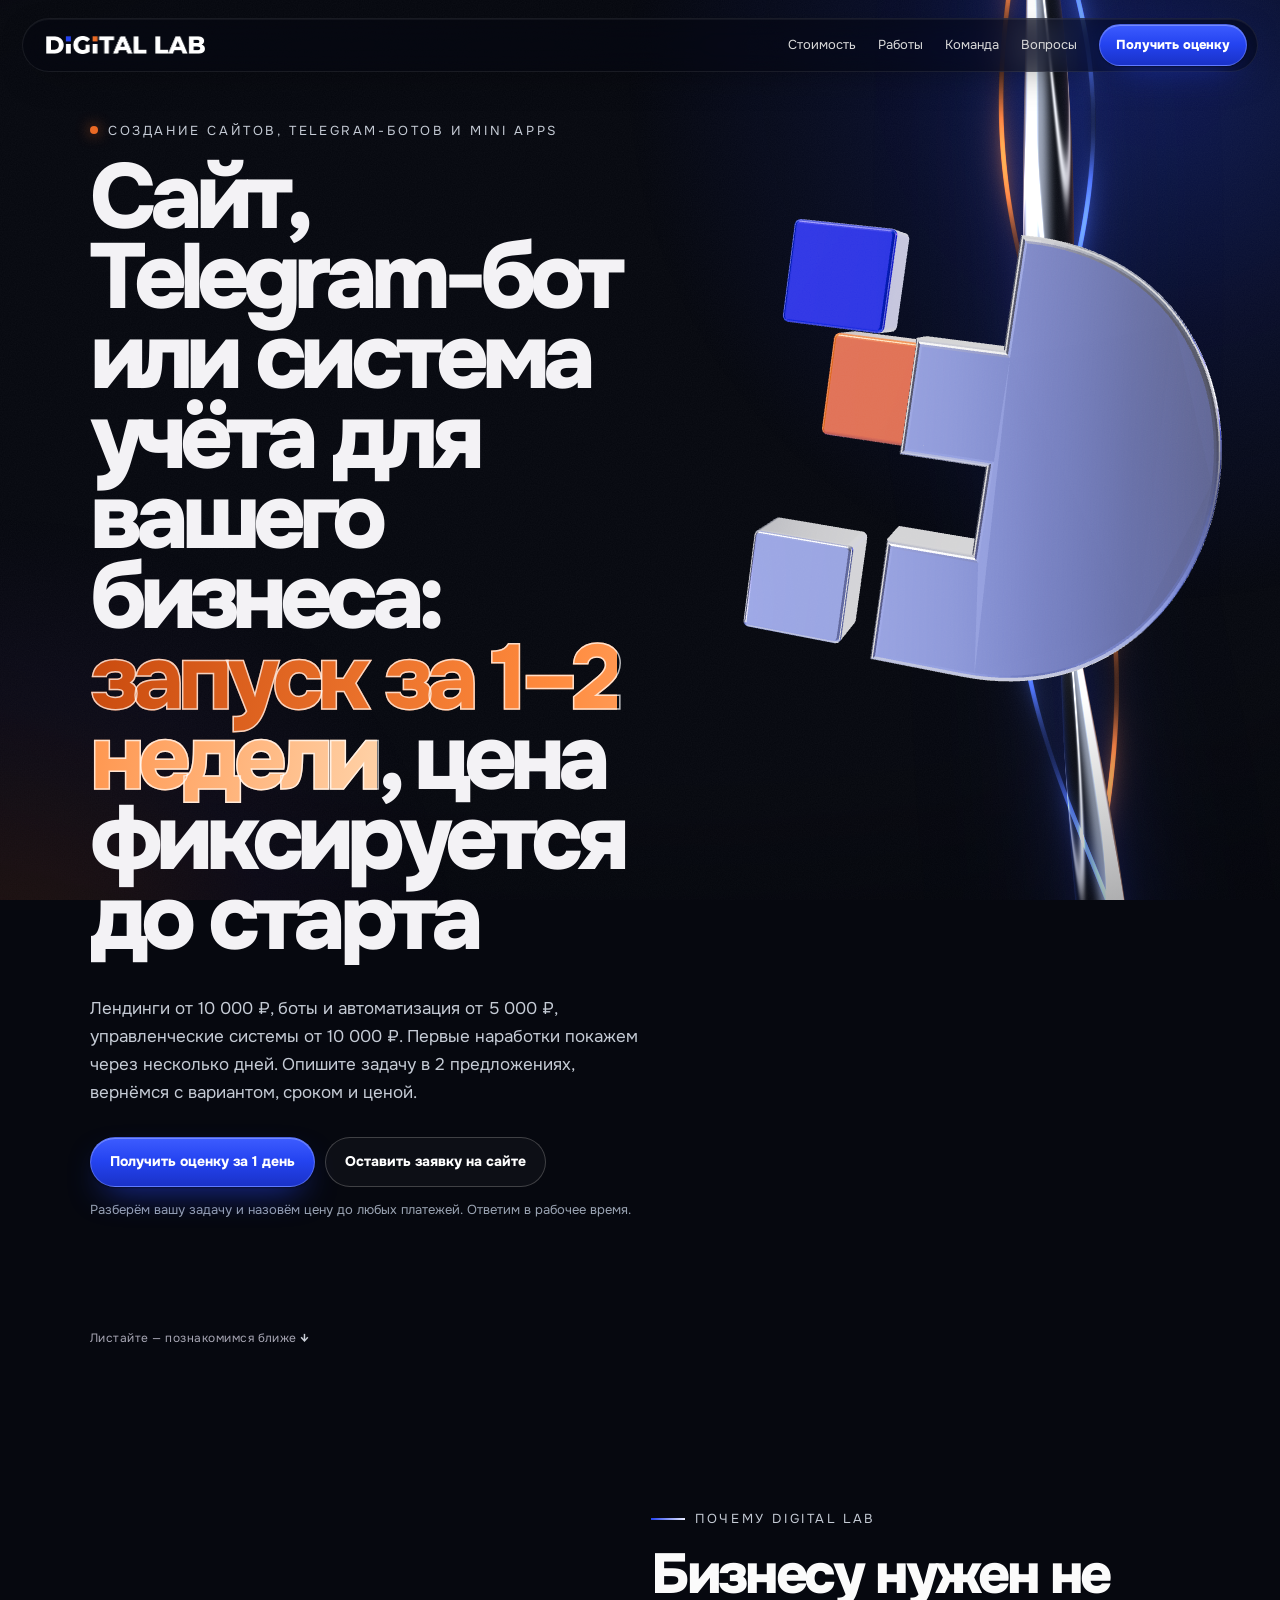
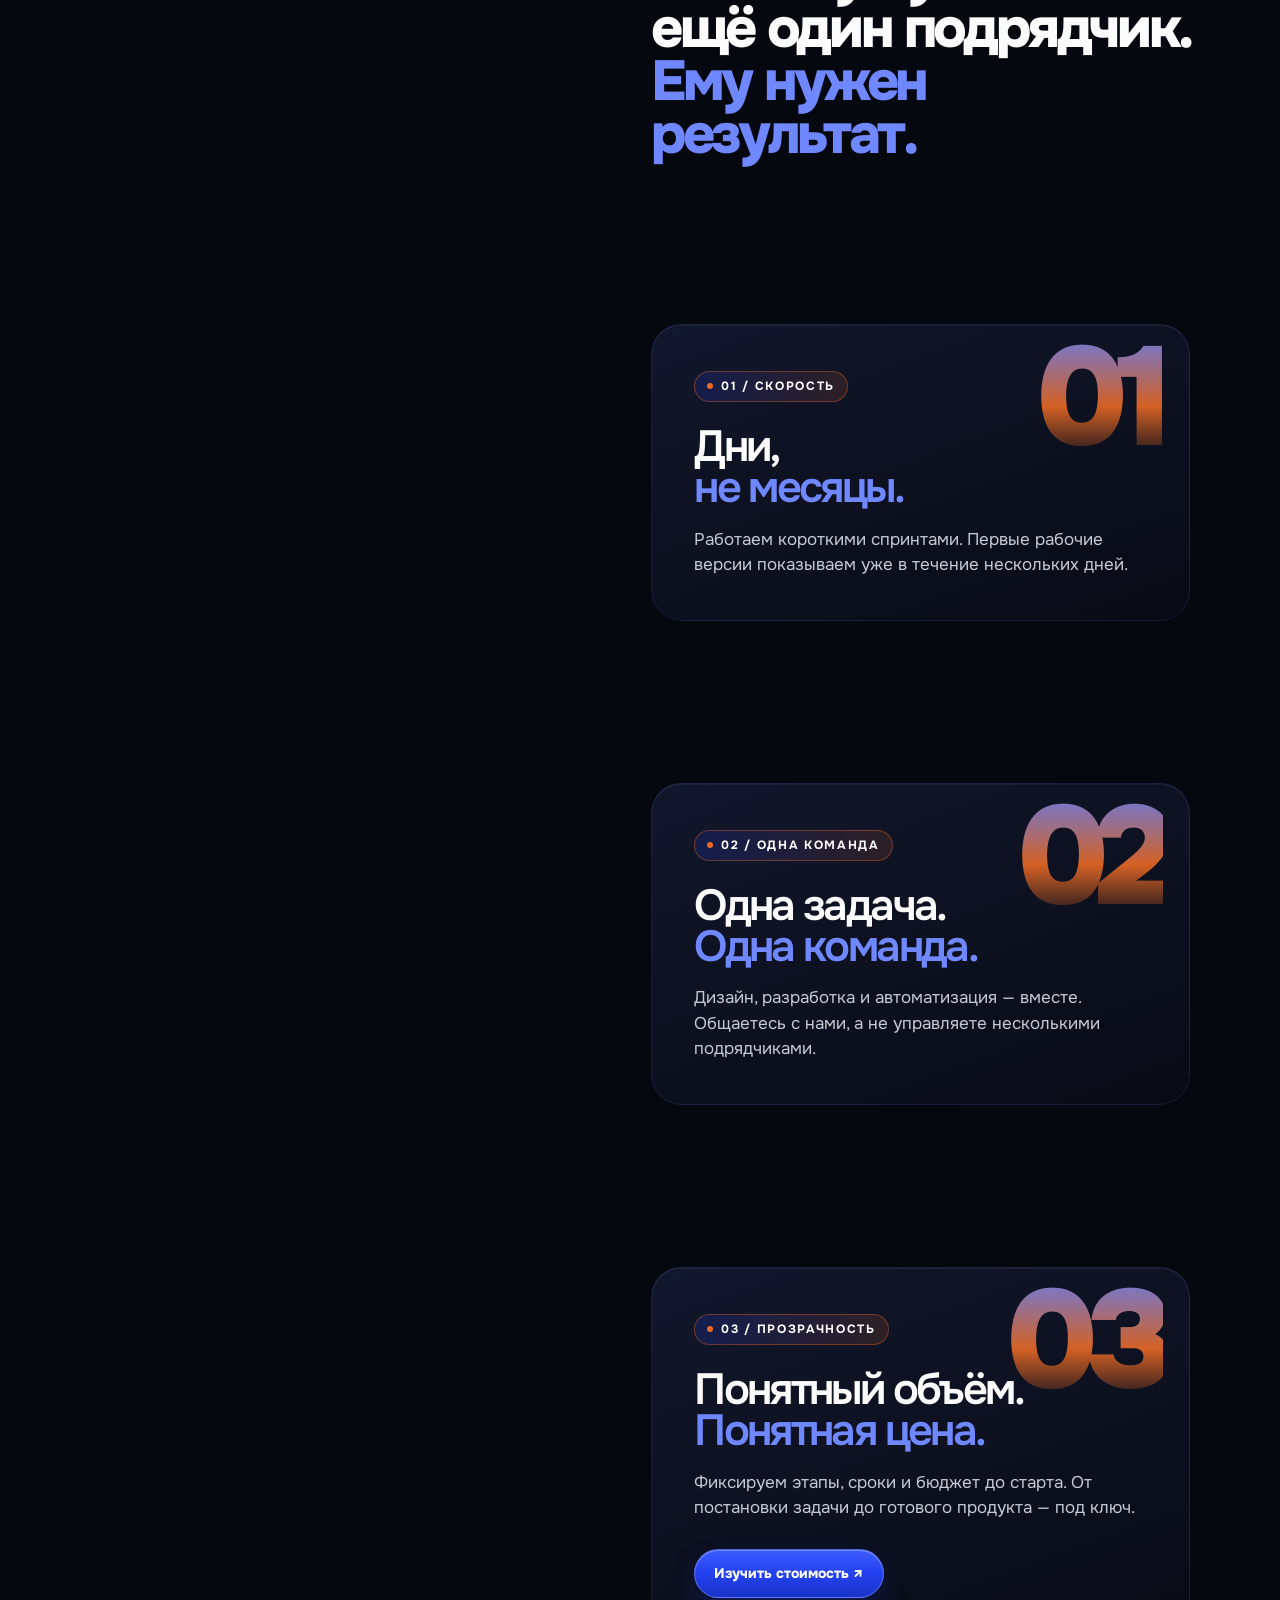
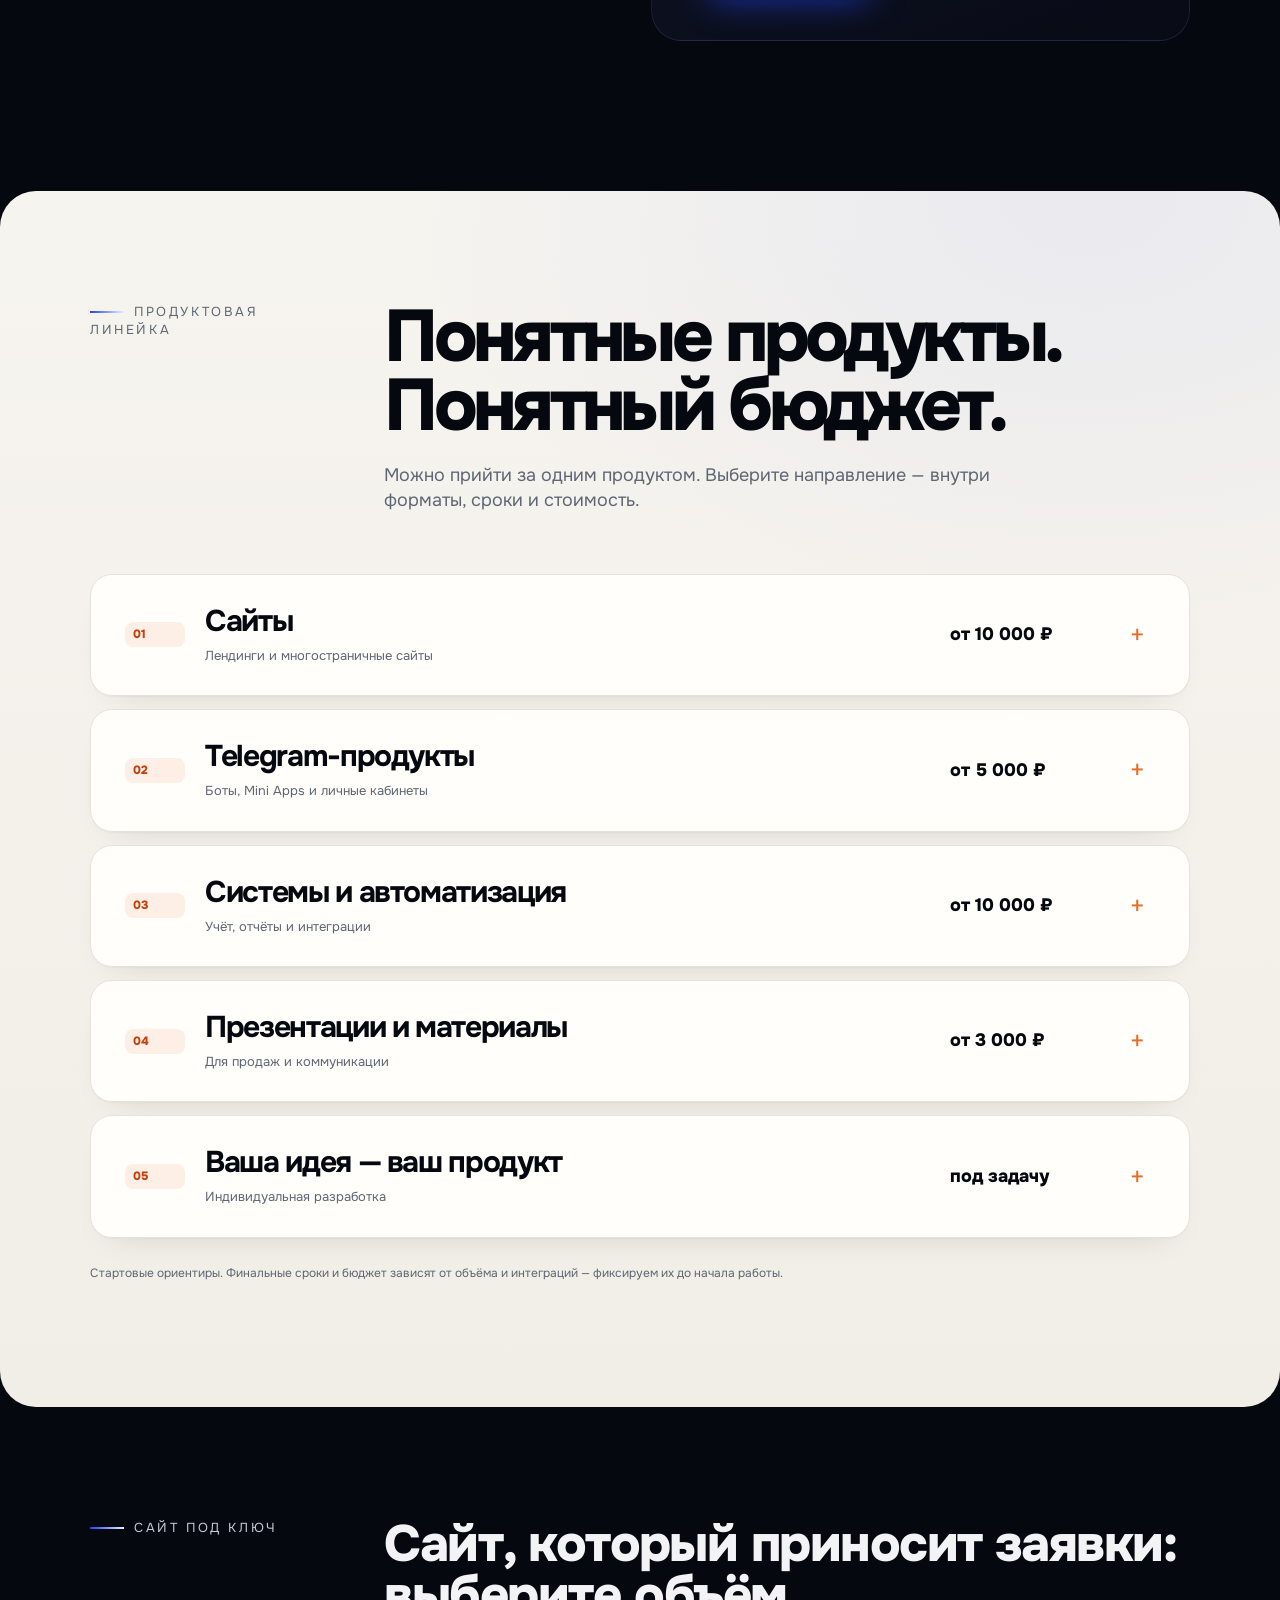
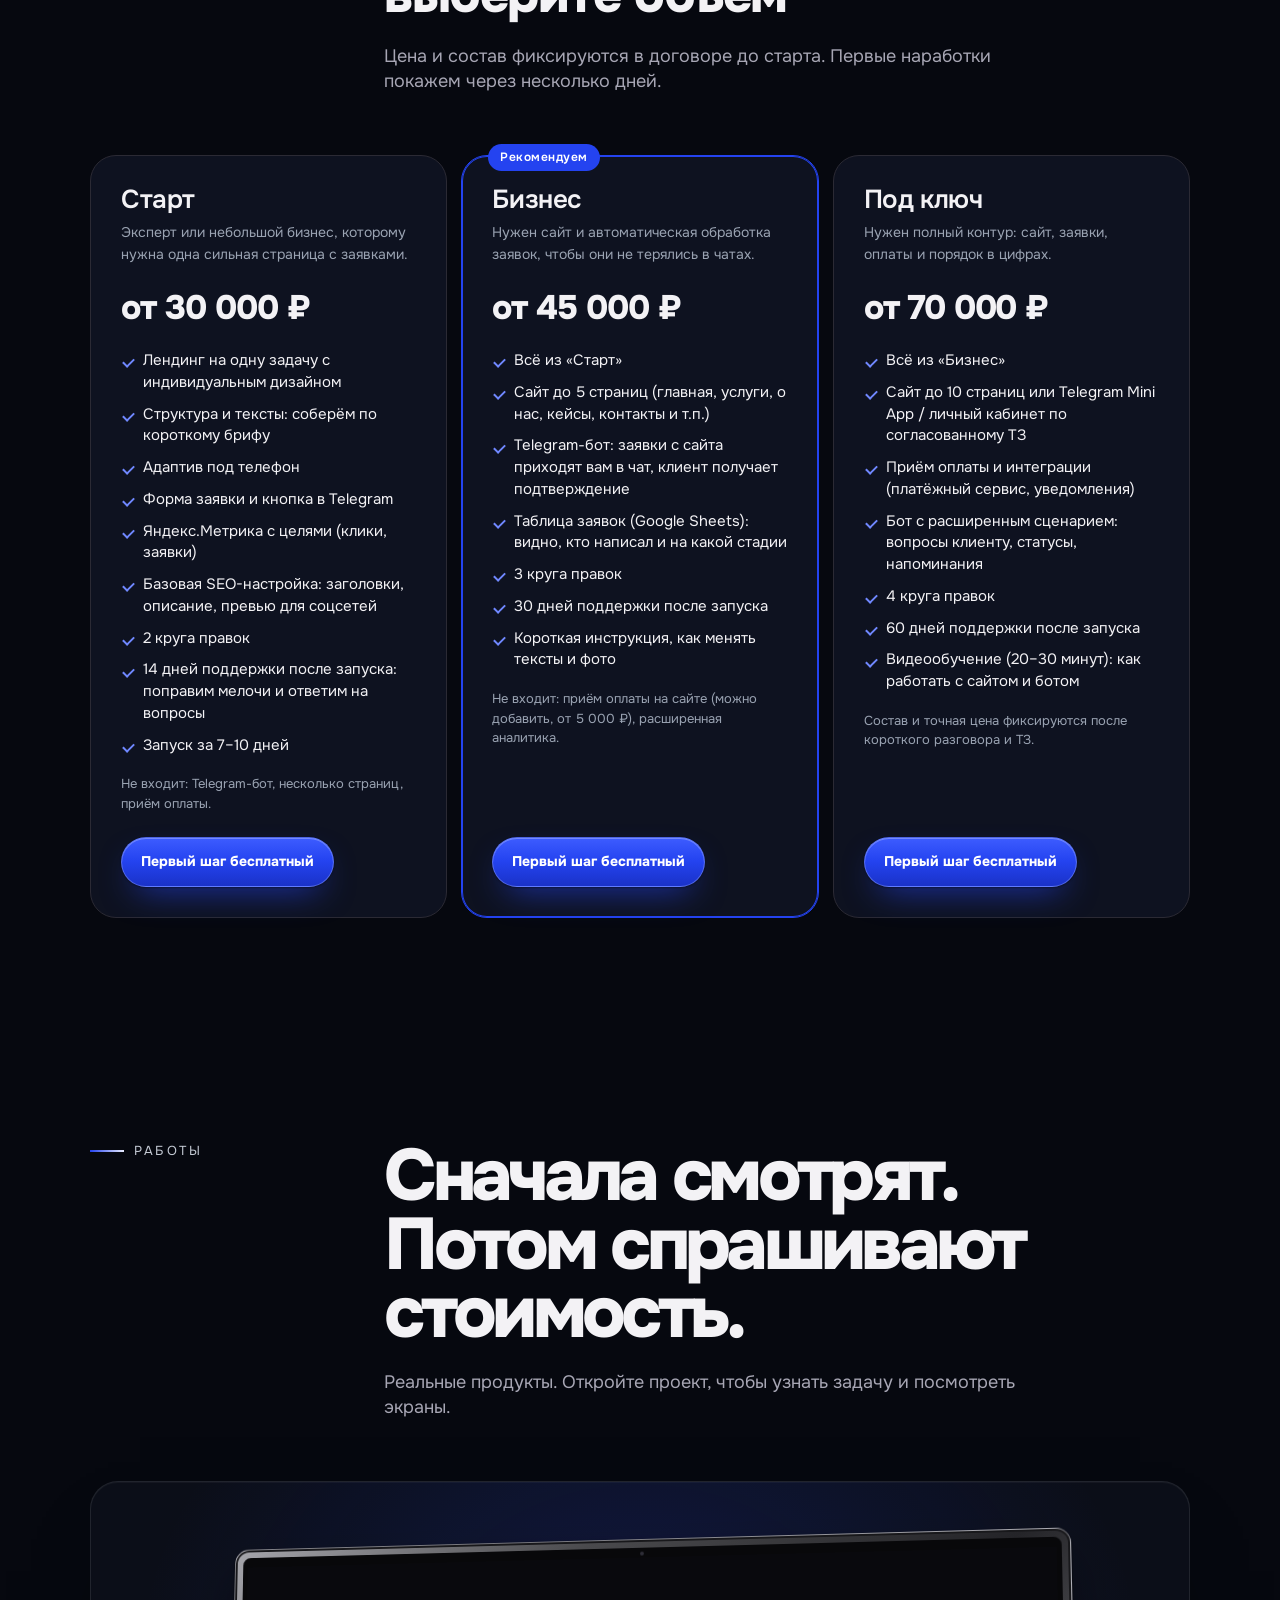
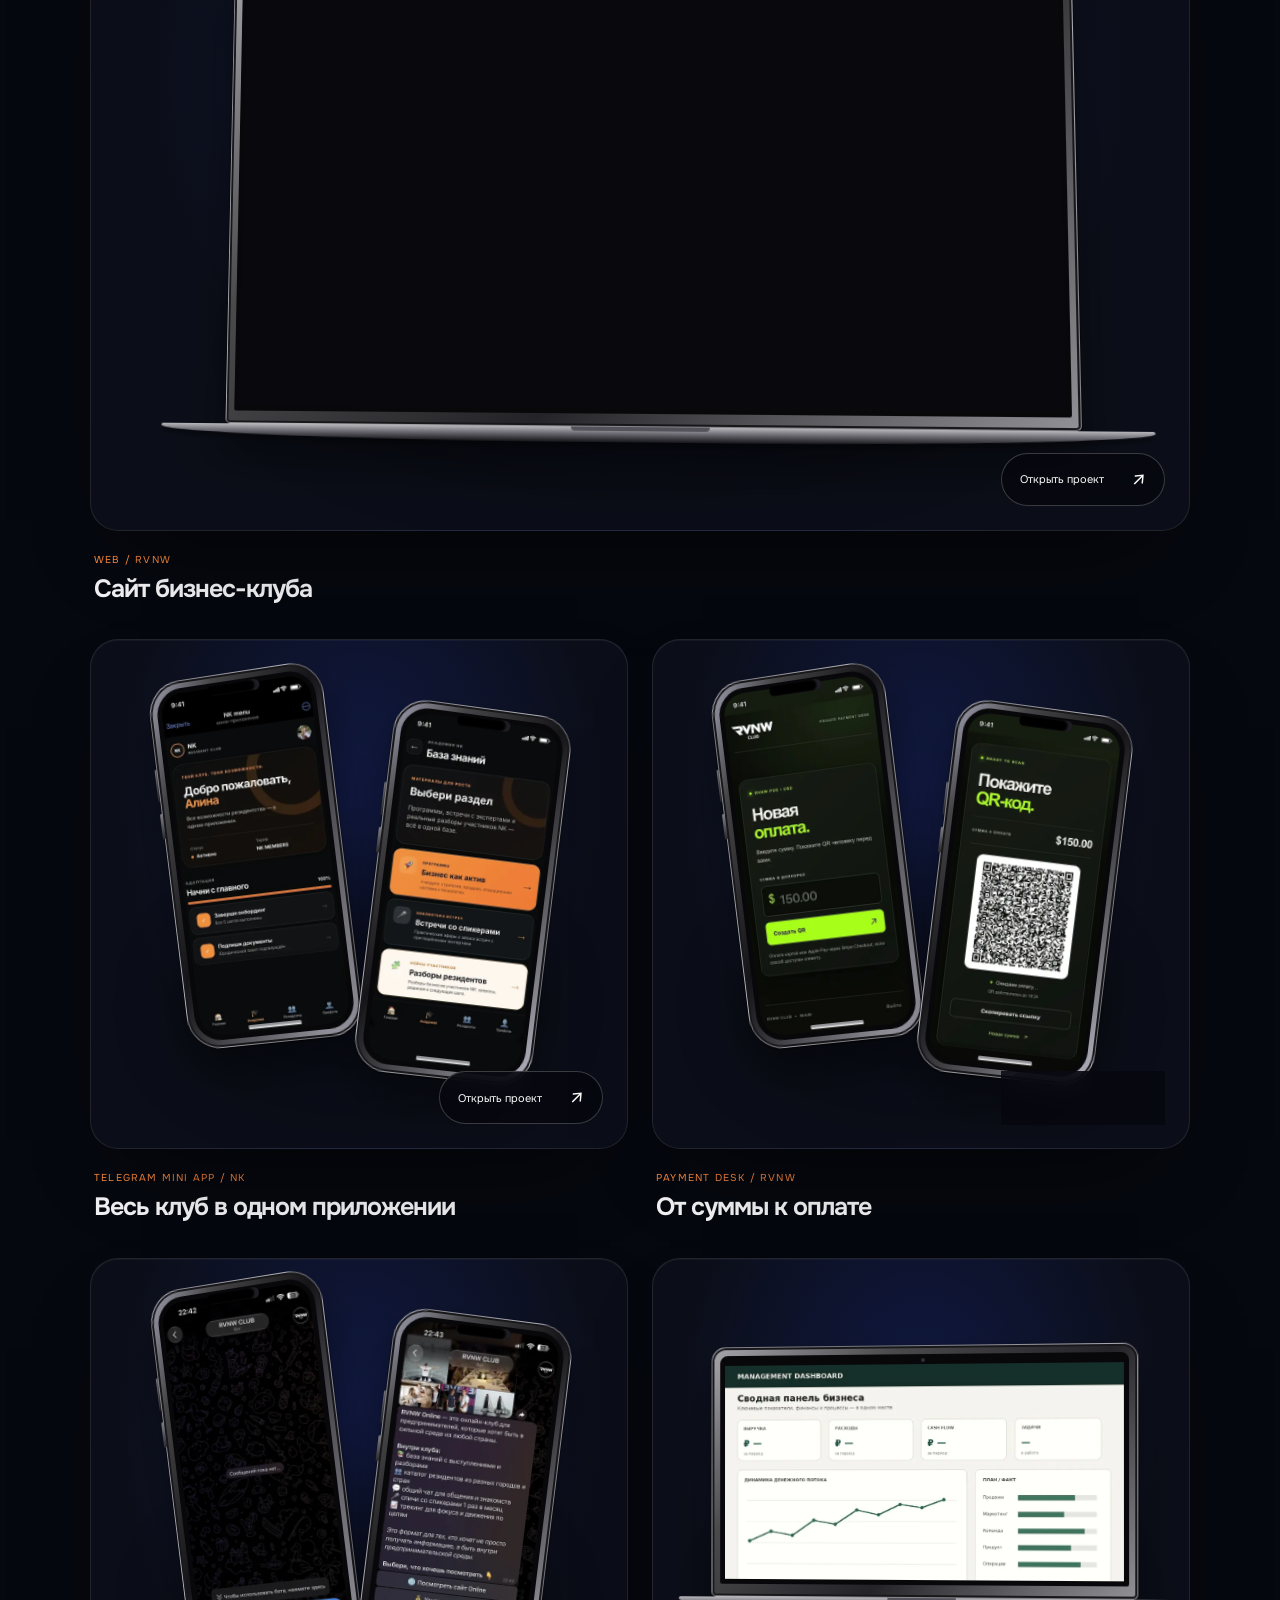
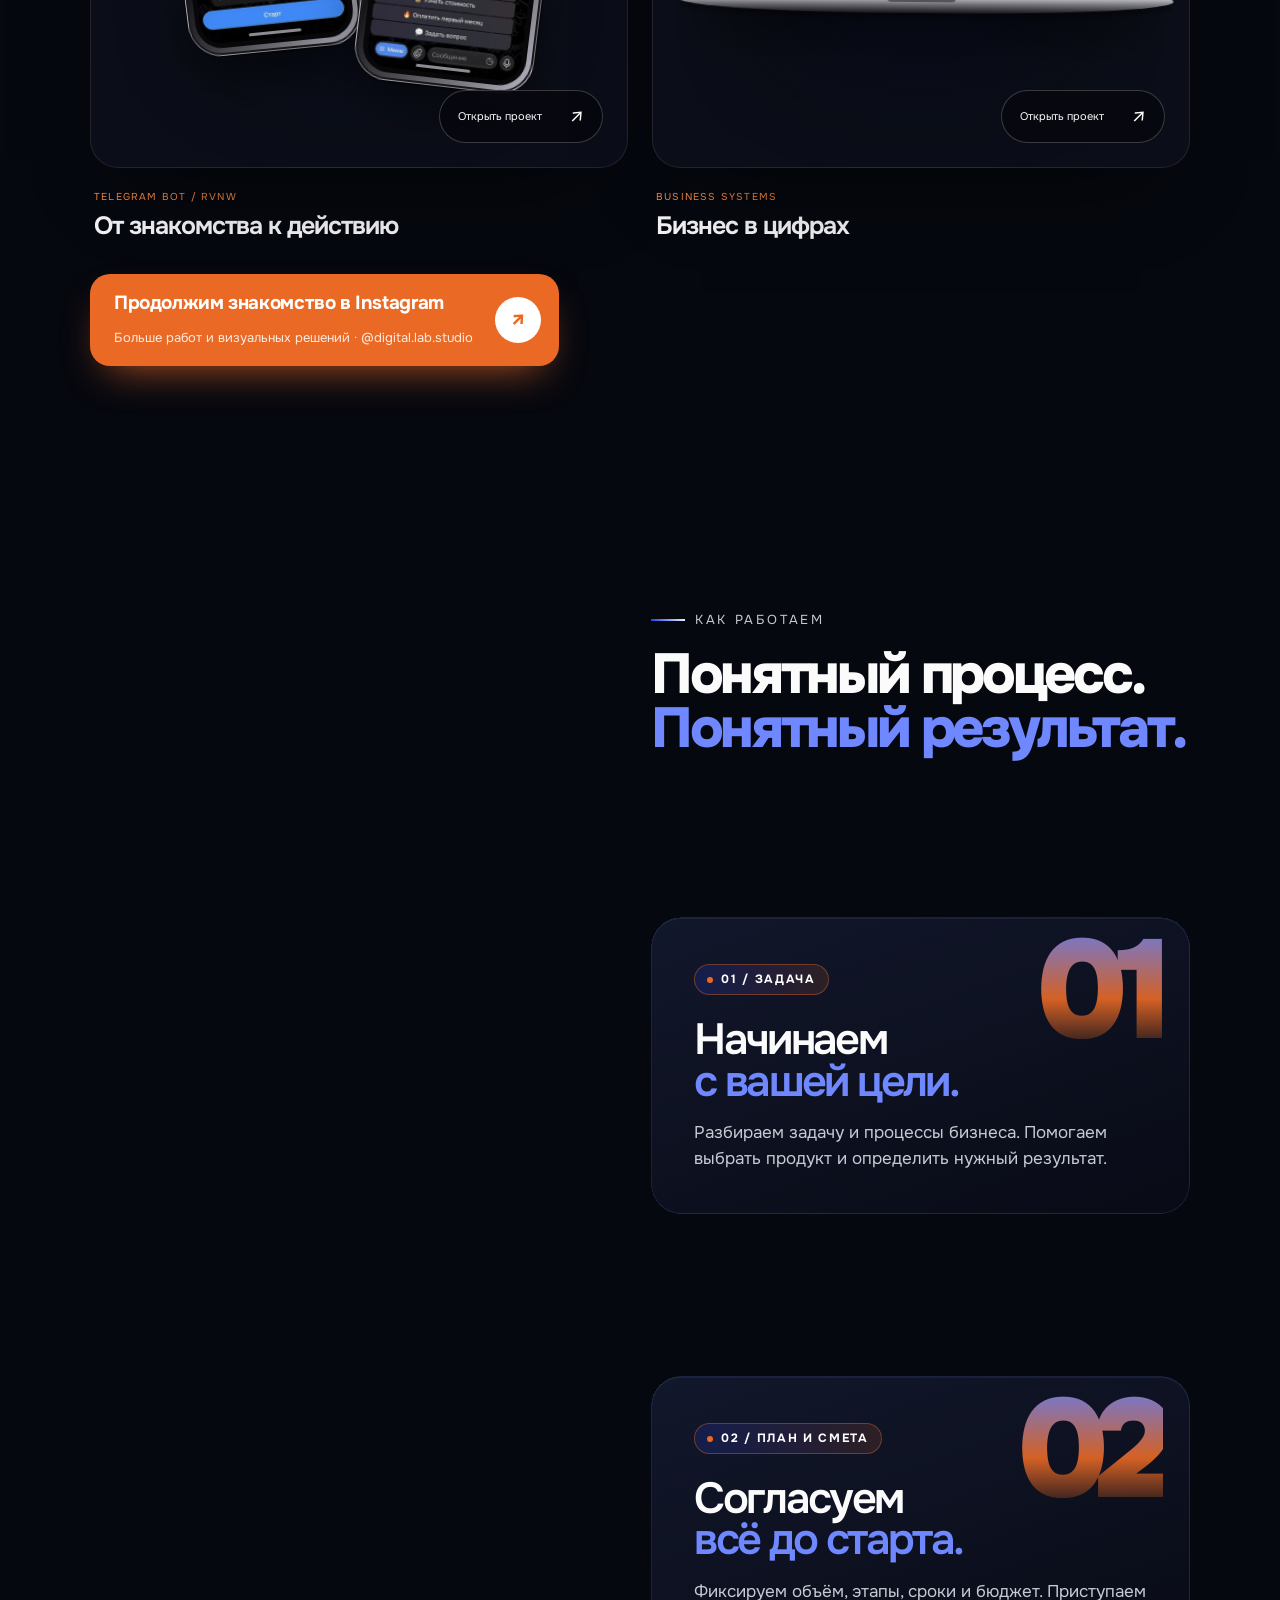
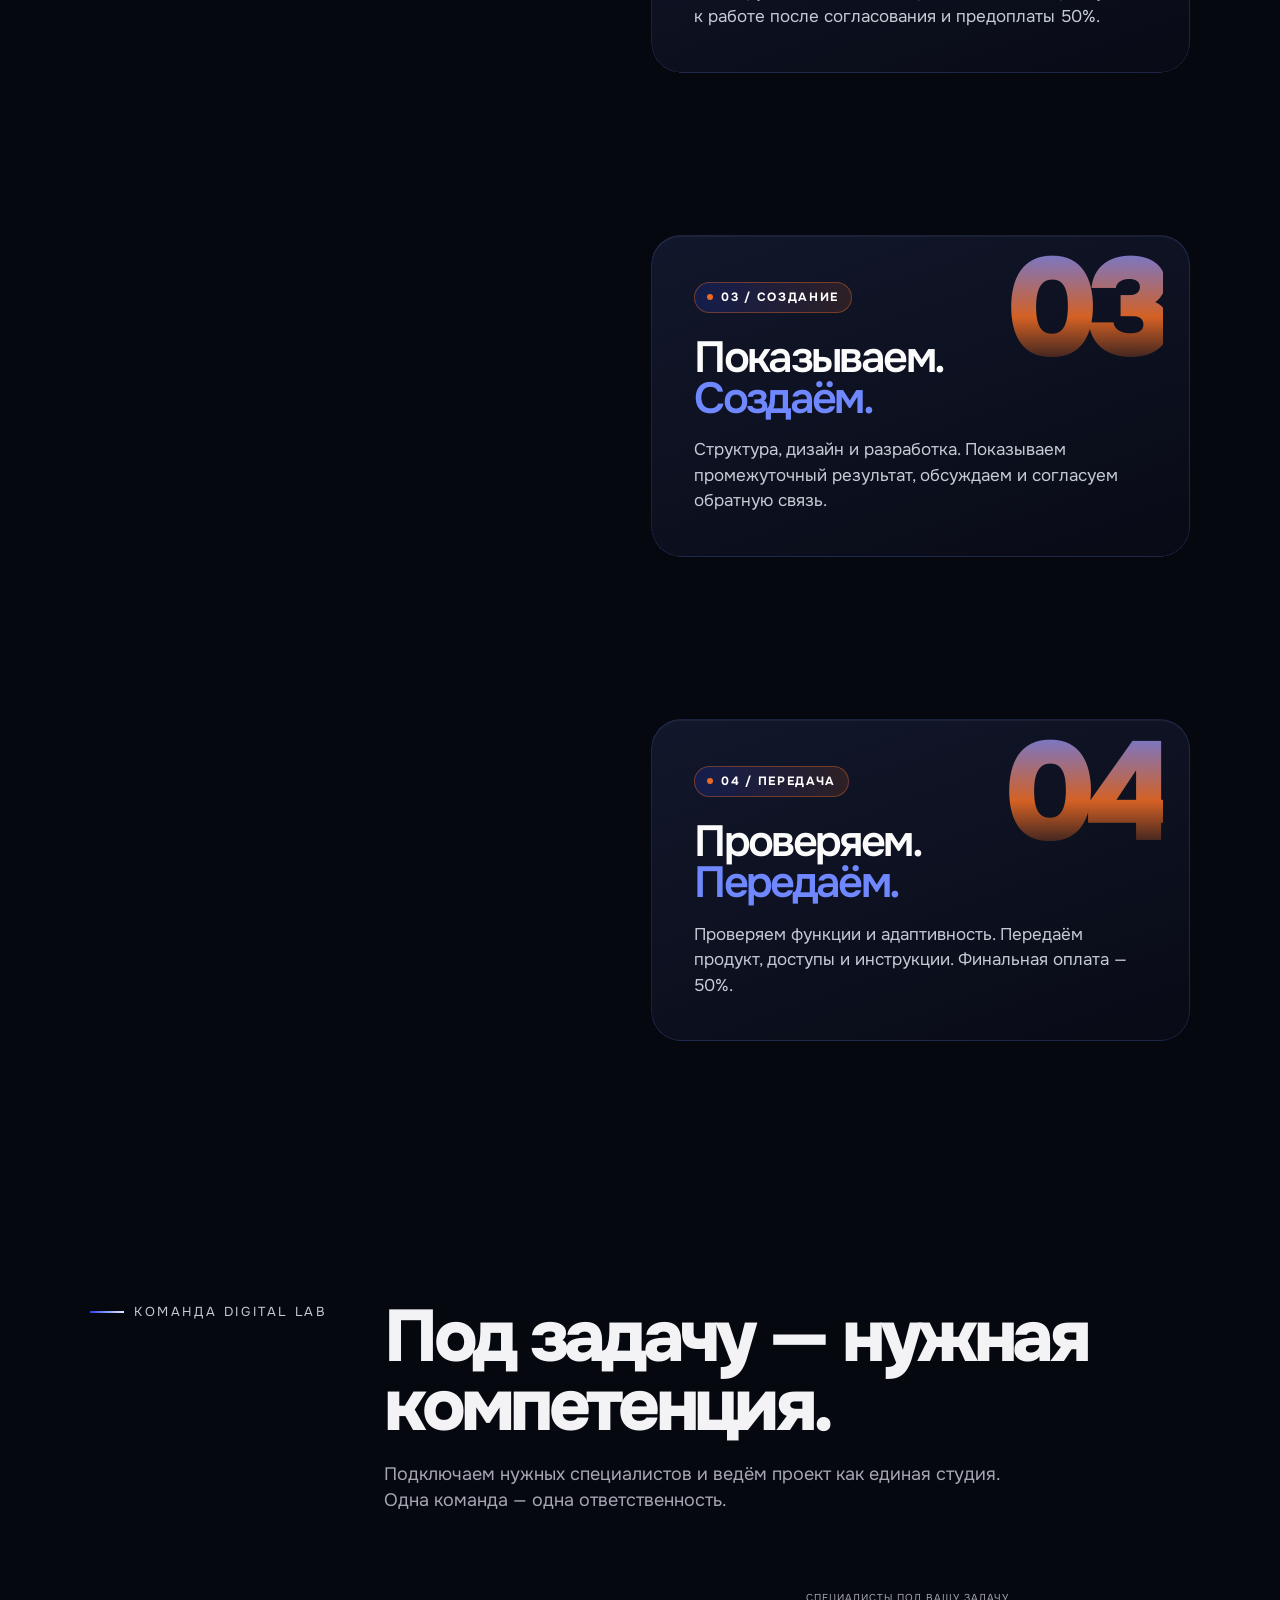
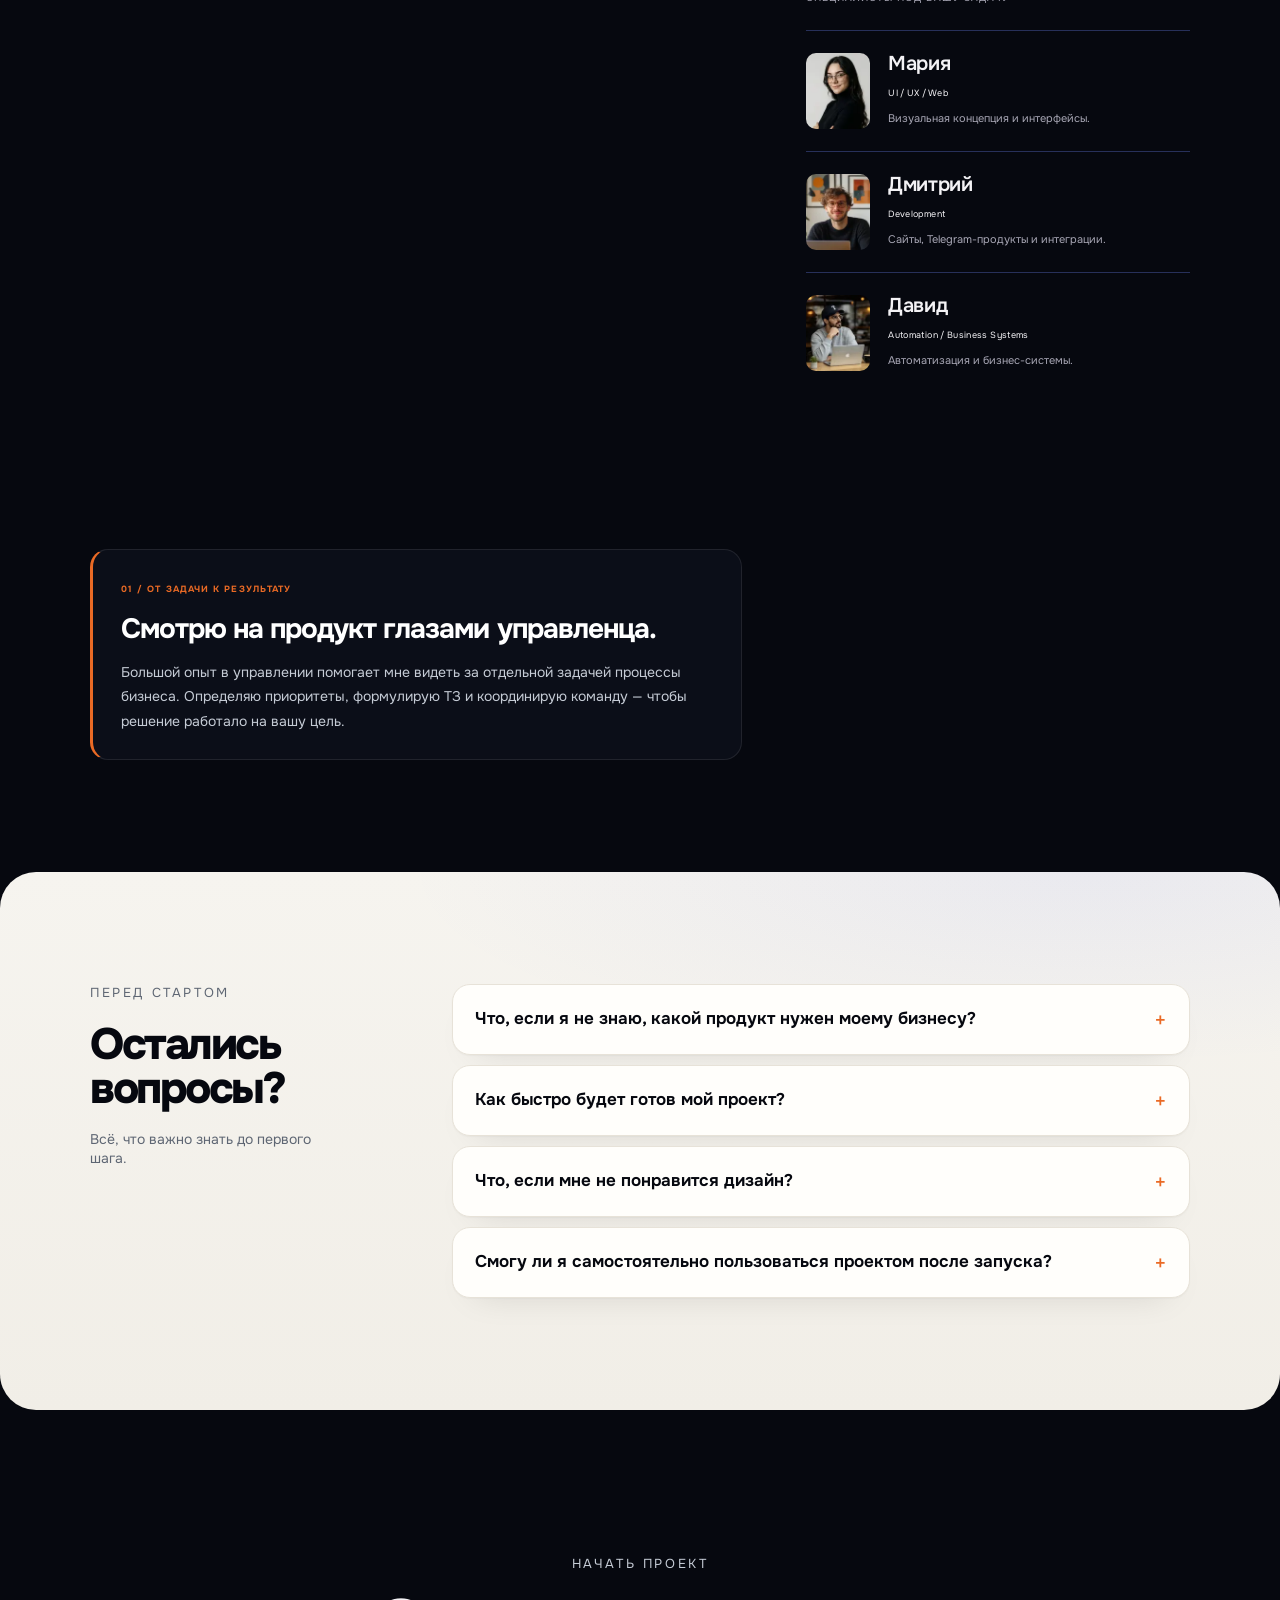
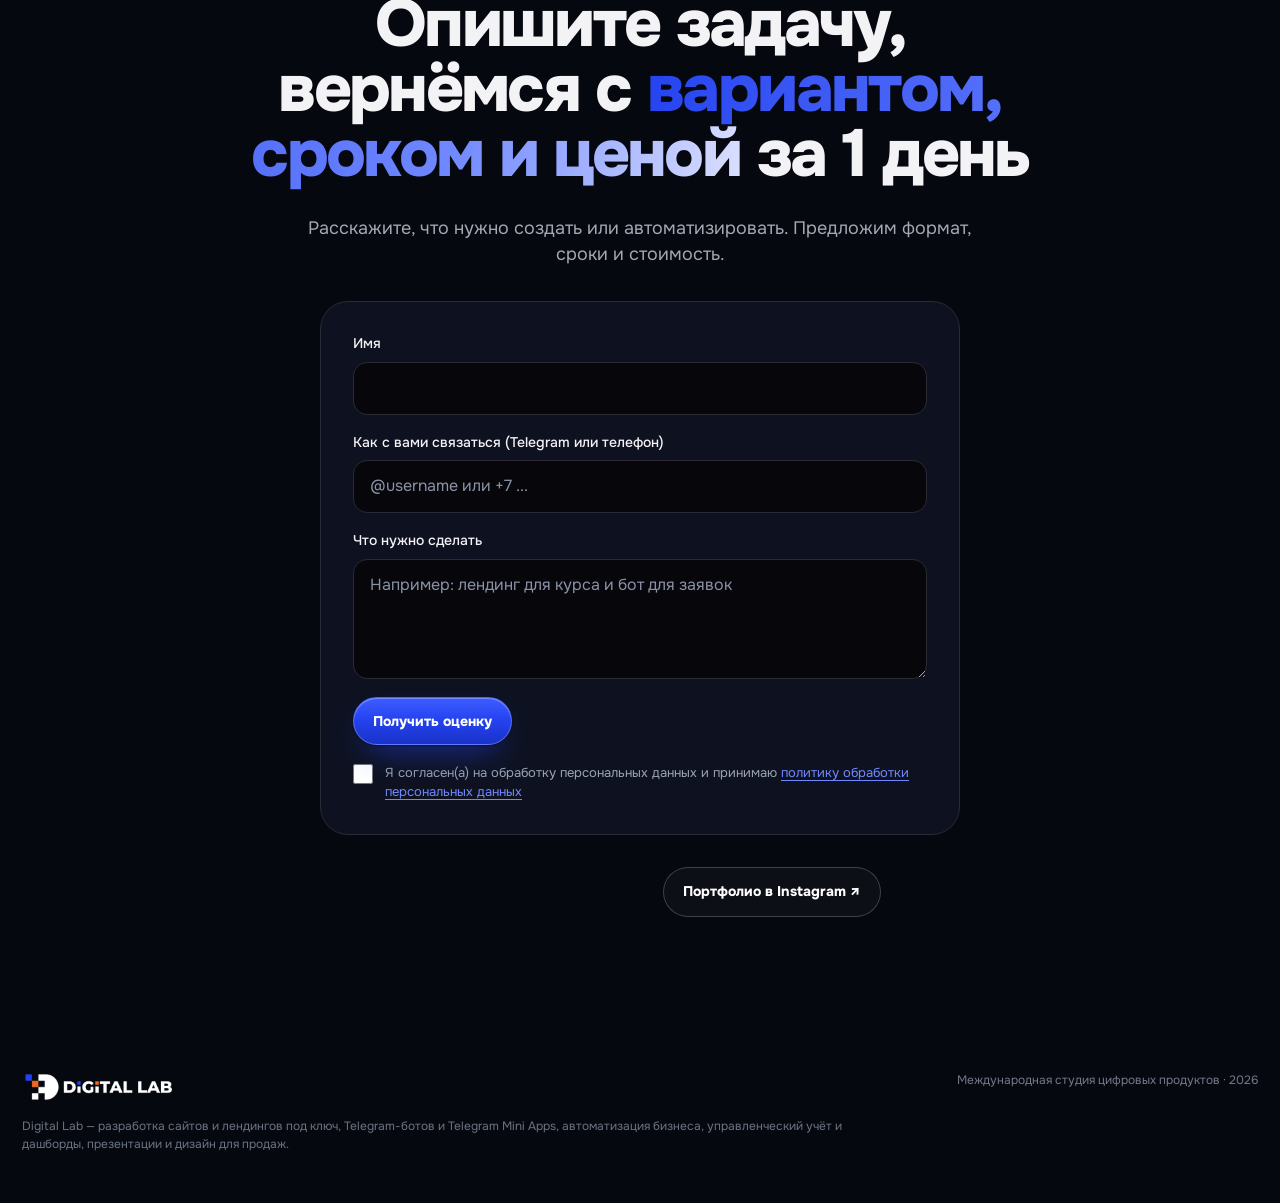
==== commit b772fdf1: "Фидбек Алины: линейка как в main, убран текст под пакетами, фикс растянутого логотипа в футере, чекб" ====
--- a/index.html
+++ b/index.html
@@ -17,10 +17,9 @@
 </script>
 <!-- /Yandex.Metrika counter -->
 <title>Создание сайтов, Telegram-ботов и Mini Apps под ключ — Digital Lab</title>
-<meta name="description" content="Digital Lab — студия цифровых продуктов. Создание сайтов и лендингов от 10 000 ₽, Telegram-боты от 5 000 ₽, Mini Apps, автоматизация бизнеса и управленческие системы под ключ. Первые результаты — через несколько дней.">
-<meta name="keywords" content="создание сайтов, разработка сайтов, лендинг под ключ, сайт под ключ, Telegram-бот, разработка Telegram-ботов, Telegram Mini App, мини-приложение Telegram, автоматизация бизнеса, управленческий учёт, дашборды, дизайн сайта, веб-студия, Digital Lab">
+<meta name="description" content="Digital Lab: сайты и лендинги от 10 000 ₽, Telegram-боты от 5 000 ₽, Mini Apps и автоматизация под ключ. Первые результаты через несколько дней.">
 <meta name="author" content="Digital Lab">
-<link rel="canonical" href="https://www.bydigitallab.ru/">
+<link rel="canonical" href="https://bydigitallab.ru/">
 <meta name="robots" content="index, follow, max-image-preview:large, max-snippet:-1">
 <meta name="theme-color" content="#06080F">
 <meta name="application-name" content="Digital Lab">
@@ -39,33 +38,33 @@
 <meta property="og:site_name" content="Digital Lab">
 <meta property="og:title" content="Создание сайтов, Telegram-ботов и Mini Apps — Digital Lab">
 <meta property="og:description" content="Сайты, Telegram-боты, Mini Apps, автоматизация и управленческие системы для бизнеса под ключ. Первые результаты — через несколько дней.">
-<meta property="og:url" content="https://www.bydigitallab.ru/">
-<meta property="og:image" content="https://www.bydigitallab.ru/og-image.jpg">
+<meta property="og:url" content="https://bydigitallab.ru/">
+<meta property="og:image" content="https://bydigitallab.ru/og-image.jpg">
 <meta property="og:image:width" content="1200">
 <meta property="og:image:height" content="630">
 <meta property="og:image:alt" content="Digital Lab — создание сайтов, Telegram-ботов и Mini Apps">
 <meta name="twitter:card" content="summary_large_image">
 <meta name="twitter:title" content="Создание сайтов, Telegram-ботов и Mini Apps — Digital Lab">
 <meta name="twitter:description" content="Сайты, Telegram-боты, Mini Apps, автоматизация и управленческие системы для бизнеса под ключ.">
-<meta name="twitter:image" content="https://www.bydigitallab.ru/og-image.jpg">
+<meta name="twitter:image" content="https://bydigitallab.ru/og-image.jpg">
 <script type="application/ld+json">
 {
  "@context": "https://schema.org",
  "@type": "Organization",
- "@id": "https://www.bydigitallab.ru/#org",
+ "@id": "https://bydigitallab.ru/#org",
  "name": "Digital Lab",
  "alternateName": [
   "Диджитал Лаб",
   "Digital Lab Studio"
  ],
- "url": "https://www.bydigitallab.ru/",
+ "url": "https://bydigitallab.ru/",
  "logo": {
   "@type": "ImageObject",
-  "url": "https://www.bydigitallab.ru/logo.png",
+  "url": "https://bydigitallab.ru/logo.png",
   "width": 600,
   "height": 600
  },
- "image": "https://www.bydigitallab.ru/og-image.jpg",
+ "image": "https://bydigitallab.ru/og-image.jpg",
  "description": "Студия цифровых продуктов: создание сайтов и лендингов, Telegram-ботов и Mini Apps, автоматизация бизнеса и управленческие системы под ключ.",
  "founder": {
   "@type": "Person",
@@ -91,12 +90,12 @@
 {
  "@context": "https://schema.org",
  "@type": "WebSite",
- "@id": "https://www.bydigitallab.ru/#website",
- "url": "https://www.bydigitallab.ru/",
+ "@id": "https://bydigitallab.ru/#website",
+ "url": "https://bydigitallab.ru/",
  "name": "Digital Lab",
  "inLanguage": "ru",
  "publisher": {
-  "@id": "https://www.bydigitallab.ru/#org"
+  "@id": "https://bydigitallab.ru/#org"
  }
 }
 </script>
@@ -104,23 +103,53 @@
 {
  "@context": "https://schema.org",
  "@type": "ProfessionalService",
- "@id": "https://www.bydigitallab.ru/#service",
+ "@id": "https://bydigitallab.ru/#service",
  "name": "Digital Lab — создание сайтов и Telegram-продуктов",
- "url": "https://www.bydigitallab.ru/",
- "image": "https://www.bydigitallab.ru/og-image.jpg",
- "logo": "https://www.bydigitallab.ru/logo.png",
+ "url": "https://bydigitallab.ru/",
+ "image": "https://bydigitallab.ru/og-image.jpg",
+ "logo": "https://bydigitallab.ru/logo.png",
  "areaServed": [
   "RU",
   "Worldwide"
  ],
  "priceRange": "от 3 000 ₽",
  "parentOrganization": {
-  "@id": "https://www.bydigitallab.ru/#org"
+  "@id": "https://bydigitallab.ru/#org"
  },
  "hasOfferCatalog": {
   "@type": "OfferCatalog",
   "name": "Продуктовая линейка Digital Lab",
   "itemListElement": [
+   {
+    "@type": "Offer",
+    "itemOffered": {
+     "@type": "Service",
+     "name": "Пакет «Старт»",
+     "description": "Лендинг на одну задачу с индивидуальным дизайном, структурой и текстами по короткому брифу, Метрика, 2 круга правок, запуск за 7–10 дней. Хостинг и домен оплачивает заказчик."
+    },
+    "price": "30000",
+    "priceCurrency": "RUB"
+   },
+   {
+    "@type": "Offer",
+    "itemOffered": {
+     "@type": "Service",
+     "name": "Пакет «Бизнес»",
+     "description": "Сайт до 5 страниц, Telegram-бот и таблица заявок, 3 круга правок, 30 дней поддержки. Хостинг и домен оплачивает заказчик."
+    },
+    "price": "45000",
+    "priceCurrency": "RUB"
+   },
+   {
+    "@type": "Offer",
+    "itemOffered": {
+     "@type": "Service",
+     "name": "Пакет «Под ключ»",
+     "description": "Сайт до 10 страниц или Mini App, приём оплаты и интеграции, бот с расширенным сценарием, 4 круга правок, 60 дней поддержки. Хостинг и домен оплачивает заказчик."
+    },
+    "price": "70000",
+    "priceCurrency": "RUB"
+   },
    {
     "@type": "Offer",
     "itemOffered": {
@@ -244,6 +273,9 @@
 }
 </script>
 
+<link rel="preconnect" href="https://fonts.googleapis.com">
+<link rel="preconnect" href="https://fonts.gstatic.com" crossorigin>
+<link href="https://fonts.googleapis.com/css2?family=Onest:wght@400;500;600;800&display=swap" rel="stylesheet">
 <style>
 :root{
   --bg:#06080F;--bg2:#0B0E18;--ink:#F4F2ED;--muted:#9AA3B2;--line:#1D2334;
@@ -2165,11 +2197,123 @@
   .advantages-collapsible.is-expanded{display:grid!important}
   .valuebar.advantages-collapsible.is-expanded{display:grid!important}
 }
-</style>
-<link rel="stylesheet" href="refinement.css"><link rel="stylesheet" href="flow.css"><link rel="stylesheet" href="vendor/lenis.css"><link rel="stylesheet" href="premium.css"><script defer src="app.js"></script></head>
+
+/* =====================================================================
+   v54 · ДИЗАЙН-ПАТЧ МАРИИ (#11) — влит блоком, 29.10.2026
+   Источник: design/maria-css-patch-2026-10-29.css. Селекторы сверены с живым CSS:
+   - убраны правила на .cta / голый .btn (в живом коде .cta = секция контактов,
+     а основная/вторичная кнопки уже разведены через .btn.primary / .btn:not(.primary));
+   - h1 героя в refinement.css/flow.css задан с !important, поэтому тут тоже !important;
+   - мёртвые селекторы (.card--soft, .marquee и т.п.) оставлены как в патче, они безвредны.
+   ===================================================================== */
+:root{
+  --surface:#0E1220;
+  --ink-dark:#06080F;
+  --muted-on-dark:#9AA3B2;
+  --muted-on-light:#555555;
+  --accent:#2443F0;
+  --accent-soft:#7088FF;
+  --font:"Onest","Inter",system-ui,-apple-system,"Segoe UI",Roboto,sans-serif;
+}
+html{-webkit-text-size-adjust:100%}
+body,body.flow{font-family:var(--font)}
+button,input,textarea,select{font-family:inherit}
+h1,.hero h1{font-family:var(--font);font-weight:800;padding-bottom:.06em;overflow-wrap:anywhere}
+h2{font-family:var(--font);font-weight:800;line-height:1;letter-spacing:-.03em}
+h3{font-family:var(--font);font-weight:600;line-height:1.1;letter-spacing:-.015em}
+.card--soft,.card-blue-light,[style*="#7088FF"],[style*="#7088ff"]{color:var(--ink-dark)}
+.card--soft *,.card-blue-light *{color:inherit}
+.step span,.process .step span,.on-light .muted,.ivory .muted,.card--white .muted{color:var(--muted-on-light)}
+.index,.proof,.eyebrow,.muted,.card .meta{color:var(--muted-on-dark)}
+.eyebrow,.proof,.step span,.index,.tag,small{font-size:max(12px,.8125rem);line-height:1.35}
+.eyebrow,.proof,.tag{letter-spacing:.08em}
+.btn.primary,.btn.wine,.pill.primary{border-color:var(--accent)}
+.btn--ghost,.btn-ghost,.card .btn-outline{background:transparent;color:inherit;border:1.5px solid currentColor}
+.btn:focus-visible,a:focus-visible{outline:2px solid var(--accent-soft);outline-offset:3px}
+@media (hover:none){.card:hover,.btn:hover,.step:hover{transform:none!important}}
+@media (prefers-reduced-motion:reduce){.marquee,.marquee *{animation:none!important}}
+
+/* hero: новый H1 длиннее прежнего, поэтому размер ниже (патч: leading .93, трекинг -.04em) */
+.flow-hero h1{font-size:clamp(34px,4.7vw,72px)!important;line-height:.98!important;letter-spacing:-.04em!important;text-transform:none!important;max-width:15em}
+.flow-hero h1 .outline{letter-spacing:inherit}
+.h1-short,.only-mob{display:none}
+.flow-hero .hero-copy{max-width:600px}
+.hero-note{margin:14px 0 0;font-size:13px;color:var(--muted-on-dark)}
+@media (max-width:560px){
+  .flow-hero h1{font-size:clamp(2.1rem,10.5vw,3rem)!important;line-height:.98!important;letter-spacing:-.035em!important}
+  .h1-full,.only-desk{display:none}
+  .h1-short,.only-mob{display:inline}
+}
+
+/* v54 · общие */
+[hidden]{display:none!important}
+.sr-only{position:absolute;width:1px;height:1px;overflow:hidden;clip:rect(0 0 0 0);white-space:nowrap}
+
+/* v54 · пакеты */
+#packages .section-head h2{font-size:clamp(30px,4vw,56px);line-height:1;letter-spacing:-.03em}
+.pkg-grid{display:grid;grid-template-columns:repeat(3,1fr);gap:14px}
+.pkg{position:relative;display:flex;flex-direction:column;background:var(--surface);border:1px solid var(--line);border-radius:26px;padding:30px}
+.pkg--rec{border-color:var(--accent);box-shadow:0 0 0 1px var(--accent) inset}
+.pkg-tag{position:absolute;top:-12px;left:26px;background:var(--accent);color:#fff;font-size:12px;font-weight:600;letter-spacing:.04em;padding:5px 12px;border-radius:99px}
+.pkg h3{font-size:26px;margin:0 0 8px}
+.pkg-for{margin:0 0 18px;color:var(--muted-on-dark);font-size:14px;line-height:1.55}
+.pkg-price{font-size:34px;font-weight:800;letter-spacing:-.03em;margin:0 0 18px}
+.pkg ul{list-style:none;margin:0 0 18px;padding:0;display:grid;gap:10px;font-size:15px;line-height:1.45}
+.pkg li{position:relative;padding-left:22px}
+.pkg li:before{content:"";position:absolute;left:2px;top:.55em;width:9px;height:5px;border-left:2px solid var(--accent-soft);border-bottom:2px solid var(--accent-soft);transform:rotate(-45deg)}
+.pkg-not{margin:0 0 24px;font-size:13px;line-height:1.5;color:var(--muted-on-dark)}
+.pkg .btn{margin-top:auto;align-self:flex-start}
+.pkg-cta-note{margin:22px 0 0;font-size:15px;font-weight:600}
+.pkg-nav{margin:18px 0 0;font-size:14px;line-height:1.6;color:var(--muted-on-dark)}
+.pkg-nav a{color:var(--accent-soft);text-decoration:underline;text-underline-offset:3px}
+.pkg-note b{color:inherit;font-weight:600}
+.pkg-note{margin:14px 0 0;font-size:13px;line-height:1.6;color:var(--muted-on-dark);max-width:720px}
+.pkg-always{margin:34px 0 0;padding:0;list-style:none;display:grid;grid-template-columns:repeat(4,1fr);gap:14px}
+.pkg-always li{border-top:2px solid var(--line);padding-top:14px;font-size:14px;line-height:1.45}
+@media (max-width:900px){
+  .pkg-grid{grid-template-columns:1fr}
+  .pkg-always{grid-template-columns:1fr 1fr}
+}
+@media (max-width:480px){.pkg-always{grid-template-columns:1fr}.pkg{padding:24px}}
+
+/* v54 · форма заявки */
+#contact h2{font-size:clamp(34px,5.2vw,72px)!important;line-height:.98!important;letter-spacing:-.04em!important;max-width:16em}
+.lead-form{max-width:640px;margin:34px auto 0;text-align:left;background:var(--surface);border:1px solid var(--line);border-radius:28px;padding:32px;display:grid;gap:18px}
+.lead-form label{display:grid;gap:8px;font-size:14px;font-weight:500}
+.lead-form input,.lead-form textarea{width:100%;font-size:16px;line-height:1.4;color:var(--ink);background:var(--bg);border:1px solid var(--line);border-radius:14px;padding:14px 16px}
+.lead-form textarea{min-height:120px;resize:vertical}
+.lead-form input::placeholder,.lead-form textarea::placeholder{color:#8A93A6}
+.lead-form input:focus-visible,.lead-form textarea:focus-visible{outline:2px solid var(--accent-soft);outline-offset:2px;border-color:var(--accent-soft)}
+.lead-form [aria-invalid="true"]{border-color:#FF6B6B}
+.lead-hp{position:absolute!important;left:-9999px!important;width:1px;height:1px;overflow:hidden}
+.lead-form .btn{justify-self:start;cursor:pointer}
+.lead-form .lead-check{display:flex;align-items:flex-start;gap:12px;font-size:13px;font-weight:400;line-height:1.5;color:var(--muted-on-dark);cursor:pointer}
+.lead-check input{width:20px;height:20px;flex:none;margin:1px 0 0;accent-color:var(--accent);cursor:pointer}
+.lead-check a{color:var(--accent-soft);text-decoration:underline;text-underline-offset:3px}
+.lead-check.is-bad{color:#FF9B9B}
+/* логотип в футере/диалоге: атрибуты height в разметке растягивали картинку при width из CSS */
+.foot>a img,.dialog-header img,.brand img{height:auto}
+.lead-consent{margin:0;font-size:12px;line-height:1.5;color:var(--muted-on-dark)}
+.lead-status{margin:0;font-size:15px;line-height:1.5;min-height:0}
+.lead-status:empty{display:none}
+.lead-status.is-ok{color:#8FE3B0}.lead-status.is-err{color:#FF9B9B}
+.lead-status a{text-decoration:underline}
+.lead-status .lead-open{display:inline-block;margin-top:12px;text-decoration:none}
+@media (max-width:560px){.lead-form{padding:22px;border-radius:22px}.lead-form .btn{justify-self:stretch;text-align:center}}
+
+/* v54 · липкая кнопка Telegram (только телефон) */
+.sticky-tg{display:none}
+@media (max-width:700px){
+  .sticky-tg{position:fixed;left:16px;right:16px;bottom:max(14px,env(safe-area-inset-bottom));z-index:35;display:flex;align-items:center;justify-content:center;min-height:52px;border-radius:99px;background:var(--accent);color:#fff;font-weight:600;font-size:16px;text-decoration:none;box-shadow:0 10px 30px -10px #000c;transition:opacity .25s,transform .25s}
+  .sticky-tg.is-off{opacity:0;transform:translateY(16px);pointer-events:none}
+  footer{padding-bottom:96px}
+}
+@media (prefers-reduced-motion:reduce){.sticky-tg{transition:none}}
+</style>
+<link rel="stylesheet" href="refinement.css"><link rel="stylesheet" href="flow.css"><link rel="stylesheet" href="vendor/lenis.css"><link rel="stylesheet" href="premium.css"><script defer src="app.js"></script><script defer src="leads.js"></script></head>
 <body class="flow"><noscript><div><img src="https://mc.yandex.ru/watch/113868406" style="position:absolute; left:-9999px;" alt="" /></div></noscript>
 <div class="flow-layers" aria-hidden="true"><div class="flow-glow"><i></i><i></i><i></i></div><div id="logo-webgl"></div><div id="digits-webgl"></div></div>
-<nav><div class="w"><div class="nav"><a class="brand wordmark" href="#top" aria-label="Digital Lab — на главную"><img src="assets/brand-wordmark.png" alt="Digital Lab"></a><button class="mobile-menu-toggle" type="button" aria-expanded="false" aria-controls="mobileMenu"><span>Меню</span><b>↓</b></button><div class="links"><a href="#products">Стоимость</a><a href="#works">Работы</a><a href="#team">Команда</a><a href="#faq">Вопросы</a><a href="https://t.me/alinaaa_ss" target="_blank" rel="noopener" class="pill primary">Обсудить проект</a></div></div></div></nav>
+<nav><div class="w"><div class="nav"><a class="brand wordmark" href="#top" aria-label="Digital Lab — на главную"><img src="assets/brand-wordmark.png" width="642" height="86" alt="Digital Lab"></a><button class="mobile-menu-toggle" type="button" aria-expanded="false" aria-controls="mobileMenu"><span>Меню</span><b>↓</b></button><div class="links"><a href="#products">Стоимость</a><a href="#works">Работы</a><a href="#team">Команда</a><a href="#faq">Вопросы</a><a href="https://t.me/alinaaa_ss?text=%D0%97%D0%B4%D1%80%D0%B0%D0%B2%D1%81%D1%82%D0%B2%D1%83%D0%B9%D1%82%D0%B5%21%20%D0%A5%D0%BE%D1%87%D1%83%20%D0%BF%D0%BE%D0%BB%D1%83%D1%87%D0%B8%D1%82%D1%8C%20%D0%BE%D1%86%D0%B5%D0%BD%D0%BA%D1%83%20%D0%BF%D0%BE%20%D0%B7%D0%B0%D0%B4%D0%B0%D1%87%D0%B5%3A%20" target="_blank" rel="noopener" class="pill primary" data-goal="cta_click tg_click" data-place="nav">Получить оценку</a></div></div></div></nav>
 <div class="mobile-menu" id="mobileMenu" aria-hidden="true">
   <div class="mobile-menu-inner">
     <a href="#products">Стоимость <span>01</span></a>
@@ -2180,17 +2324,25 @@
 </div>
 
 <main id="top">
-<section id="hero" class="flow-hero" data-guide="hero"><div class="w"><div class="hero flow-hero-inner"><div class="hero-grid"><div><div class="eyebrow">Создание сайтов, Telegram-ботов и Mini Apps</div><h1>СОЗДАЁМ<br><span class="outline">БЫСТРО.</span><br>РАБОТАЕТ<br><span class="outline">ДОЛГО.</span></h1><div class="hero-actions"><a href="https://t.me/alinaaa_ss" target="_blank" rel="noopener" class="btn primary">Обсудить задачу ↗</a><a href="#products" class="btn">Посмотреть стоимость</a></div></div></div><img class="brand-fallback" src="assets/brand-mark.png" alt="Фирменный знак Digital Lab"></div></div>
+<section id="hero" class="flow-hero" data-guide="hero"><div class="w"><div class="hero flow-hero-inner"><div class="hero-grid"><div><div class="eyebrow">Создание сайтов, Telegram-ботов и Mini Apps</div><h1><span class="h1-full">Сайт, Telegram-бот или система учёта для вашего бизнеса: <span class="outline">запуск за 1–2 недели</span>, цена фиксируется до старта</span><span class="h1-short">Сайт, бот или учёт под ключ. <span class="outline">Запуск за 1–2 недели</span>, цена до старта</span></h1><p class="hero-copy"><span class="only-desk">Лендинги от 10 000 ₽, боты и автоматизация от 5 000 ₽, управленческие системы от 10 000 ₽. Первые наработки покажем через несколько дней. Опишите задачу в 2 предложениях, вернёмся с вариантом, сроком и ценой.</span><span class="only-mob">Лендинги от 10 000 ₽, боты от 5 000 ₽, учёт от 10 000 ₽. Опишите задачу, вернёмся с оценкой за 1 день.</span></p><div class="hero-actions"><a href="https://t.me/alinaaa_ss?text=%D0%97%D0%B4%D1%80%D0%B0%D0%B2%D1%81%D1%82%D0%B2%D1%83%D0%B9%D1%82%D0%B5%21%20%D0%A5%D0%BE%D1%87%D1%83%20%D0%BF%D0%BE%D0%BB%D1%83%D1%87%D0%B8%D1%82%D1%8C%20%D0%BE%D1%86%D0%B5%D0%BD%D0%BA%D1%83%20%D0%BF%D0%BE%20%D0%B7%D0%B0%D0%B4%D0%B0%D1%87%D0%B5%3A%20" target="_blank" rel="noopener" class="btn primary" data-goal="cta_click tg_click" data-place="hero">Получить оценку за 1 день</a><a href="#lead-form" class="btn" data-goal="cta_click" data-place="hero-form">Оставить заявку на сайте</a></div><p class="hero-note">Разберём вашу задачу и назовём цену до любых платежей. Ответим в рабочее время.</p></div></div><img class="brand-fallback" src="assets/brand-mark.png" alt="Фирменный знак Digital Lab" width="220" height="177"></div></div>
 <div class="w flow-hero-foot"><span class="flow-scroll-cue">Листайте — познакомимся ближе <b>↓</b></span></div></section>
 <section id="why" class="flow-split" data-guide="why"><div class="w flow-split-grid"><div class="flow-split-aside" aria-hidden="true"></div><div class="flow-split-main">
 <header class="flow-head"><span class="eyebrow flow-eyebrow"><i></i>Почему Digital Lab</span><h2>Бизнесу нужен не ещё один подрядчик. <em>Ему нужен результат.</em></h2></header>
 <article class="flow-card" data-why="0"><span class="flow-card-num" aria-hidden="true">01</span><span class="flow-card-index">01 / Скорость</span><h3>Дни,<br><span>не месяцы.</span></h3><p>Работаем короткими спринтами. Первые рабочие версии показываем уже в течение нескольких дней.</p></article>
 <article class="flow-card" data-why="1"><span class="flow-card-num" aria-hidden="true">02</span><span class="flow-card-index">02 / Одна команда</span><h3>Одна задача.<br><span>Одна команда.</span></h3><p>Дизайн, разработка и автоматизация — вместе. Общаетесь с нами, а не управляете несколькими подрядчиками.</p></article>
 <article class="flow-card" data-why="2"><span class="flow-card-num" aria-hidden="true">03</span><span class="flow-card-index">03 / Прозрачность</span><h3>Понятный объём.<br><span>Понятная цена.</span></h3><p>Фиксируем этапы, сроки и бюджет до старта. От постановки задачи до готового продукта — под ключ.</p><a href="#products" class="btn primary">Изучить стоимость ↗</a></article>
-</div></div></section><section id="products" data-guide="products"><div class="w"><div class="section-head"><div class="eyebrow">Продуктовая линейка</div><div><h2>Понятные продукты.<br>Понятный бюджет.</h2><p>Можно прийти за одним продуктом. Выберите направление — внутри форматы, сроки и стоимость.</p></div></div><div class="price-folders"><details class="price-folder folder-web"><summary><span class="folder-number">01</span><div><h3>Сайты</h3><p>Лендинги и многостраничные сайты</p></div><span class="folder-price">от 10 000 ₽</span><b class="folder-plus">+</b></summary><div class="folder-content"><article><h4>Лендинг под ключ</h4><p>Структура, тексты, дизайн, адаптив и формы.</p><strong>от 10 000 ₽</strong><span>от 3–5 дней</span><a href="https://t.me/alinaaa_ss?text=%D0%9F%D1%80%D0%B8%D0%B2%D0%B5%D1%82%2C%20%D0%90%D0%BB%D0%B8%D0%BD%D0%B0%21%20%D0%A5%D0%BE%D1%87%D1%83%20%D0%BE%D0%B1%D1%81%D1%83%D0%B4%D0%B8%D1%82%D1%8C%3A%20%D0%9B%D0%B5%D0%BD%D0%B4%D0%B8%D0%BD%D0%B3%20%D0%BF%D0%BE%D0%B4%20%D0%BA%D0%BB%D1%8E%D1%87" target="_blank" rel="noopener">Обсудить ↗</a></article><article><h4>Многостраничный сайт</h4><p>Страницы, визуальная система и интеграции.</p><strong>от 20 000 ₽</strong><span>от 5–10 дней</span><a href="https://t.me/alinaaa_ss?text=%D0%9F%D1%80%D0%B8%D0%B2%D0%B5%D1%82%2C%20%D0%90%D0%BB%D0%B8%D0%BD%D0%B0%21%20%D0%A5%D0%BE%D1%87%D1%83%20%D0%BE%D0%B1%D1%81%D1%83%D0%B4%D0%B8%D1%82%D1%8C%3A%20%D0%9C%D0%BD%D0%BE%D0%B3%D0%BE%D1%81%D1%82%D1%80%D0%B0%D0%BD%D0%B8%D1%87%D0%BD%D1%8B%D0%B9%20%D1%81%D0%B0%D0%B9%D1%82" target="_blank" rel="noopener">Обсудить ↗</a></article></div></details><details class="price-folder folder-telegram"><summary><span class="folder-number">02</span><div><h3>Telegram-продукты</h3><p>Боты, Mini Apps и личные кабинеты</p></div><span class="folder-price">от 5 000 ₽</span><b class="folder-plus">+</b></summary><div class="folder-content"><article><h4>Бот и автоматизация</h4><p>Заявки, регистрации, уведомления и сценарии.</p><strong>от 5 000 ₽</strong><span>от 3–7 дней</span><a href="https://t.me/alinaaa_ss?text=%D0%9F%D1%80%D0%B8%D0%B2%D0%B5%D1%82%2C%20%D0%90%D0%BB%D0%B8%D0%BD%D0%B0%21%20%D0%A5%D0%BE%D1%87%D1%83%20%D0%BE%D0%B1%D1%81%D1%83%D0%B4%D0%B8%D1%82%D1%8C%3A%20%D0%91%D0%BE%D1%82%20%D0%B8%20%D0%B0%D0%B2%D1%82%D0%BE%D0%BC%D0%B0%D1%82%D0%B8%D0%B7%D0%B0%D1%86%D0%B8%D1%8F" target="_blank" rel="noopener">Обсудить ↗</a></article><article><h4>Mini App / личный кабинет</h4><p>Профиль, каталог, подписка, контент и события.</p><strong>от 20 000 ₽</strong><span>от 7–14 дней</span><a href="https://t.me/alinaaa_ss?text=%D0%9F%D1%80%D0%B8%D0%B2%D0%B5%D1%82%2C%20%D0%90%D0%BB%D0%B8%D0%BD%D0%B0%21%20%D0%A5%D0%BE%D1%87%D1%83%20%D0%BE%D0%B1%D1%81%D1%83%D0%B4%D0%B8%D1%82%D1%8C%3A%20Mini%20App%20/%20%D0%BB%D0%B8%D1%87%D0%BD%D1%8B%D0%B9%20%D0%BA%D0%B0%D0%B1%D0%B8%D0%BD%D0%B5%D1%82" target="_blank" rel="noopener">Обсудить ↗</a></article></div></details><details class="price-folder folder-systems"><summary><span class="folder-number">03</span><div><h3>Системы и автоматизация</h3><p>Учёт, отчёты и интеграции</p></div><span class="folder-price">от 10 000 ₽</span><b class="folder-plus">+</b></summary><div class="folder-content"><article><h4>Управленческая система</h4><p>ДДС, P&L, план/факт, бюджеты и дашборды.</p><strong>от 10 000 ₽</strong><span>от 4–8 дней</span><a href="https://t.me/alinaaa_ss?text=%D0%9F%D1%80%D0%B8%D0%B2%D0%B5%D1%82%2C%20%D0%90%D0%BB%D0%B8%D0%BD%D0%B0%21%20%D0%A5%D0%BE%D1%87%D1%83%20%D0%BE%D0%B1%D1%81%D1%83%D0%B4%D0%B8%D1%82%D1%8C%3A%20%D0%A3%D0%BF%D1%80%D0%B0%D0%B2%D0%BB%D0%B5%D0%BD%D1%87%D0%B5%D1%81%D0%BA%D0%B0%D1%8F%20%D1%81%D0%B8%D1%81%D1%82%D0%B5%D0%BC%D0%B0" target="_blank" rel="noopener">Обсудить ↗</a></article><article><h4>Интеграции и платёжные сценарии</h4><p>Сервисы, платёжные ссылки, QR и уведомления.</p><strong>от 5 000 ₽</strong><span>от 2–8 дней</span><a href="https://t.me/alinaaa_ss" target="_blank" rel="noopener">Обсудить ↗</a></article></div></details><details class="price-folder folder-design"><summary><span class="folder-number">04</span><div><h3>Презентации и материалы</h3><p>Для продаж и коммуникации</p></div><span class="folder-price">от 3 000 ₽</span><b class="folder-plus">+</b></summary><div class="folder-content"><article><h4>Презентация / брошюра</h4><p>Презентации, коммерческие предложения, PDF и гайды.</p><strong>от 3 000 ₽</strong><span>от 2–5 дней</span><a href="https://t.me/alinaaa_ss?text=%D0%9F%D1%80%D0%B8%D0%B2%D0%B5%D1%82%2C%20%D0%90%D0%BB%D0%B8%D0%BD%D0%B0%21%20%D0%A5%D0%BE%D1%87%D1%83%20%D0%BE%D0%B1%D1%81%D1%83%D0%B4%D0%B8%D1%82%D1%8C%3A%20%D0%9F%D1%80%D0%B5%D0%B7%D0%B5%D0%BD%D1%82%D0%B0%D1%86%D0%B8%D1%8F%20/%20%D0%B1%D1%80%D0%BE%D1%88%D1%8E%D1%80%D0%B0" target="_blank" rel="noopener">Обсудить ↗</a></article></div></details><details class="price-folder folder-custom"><summary><span class="folder-number">05</span><div><h3>Ваша идея — ваш продукт</h3><p>Индивидуальная разработка</p></div><span class="folder-price">под задачу</span><b class="folder-plus">+</b></summary><div class="folder-content"><article><h4>Индивидуальная разработка</h4><p>Разработаем любой цифровой продукт под ваши процессы. Поделитесь идеей или объясните задачу бизнеса — предложим решение и создадим его специально для вас.</p><strong>Оценка под задачу</strong><a href="https://t.me/alinaaa_ss?text=%D0%9F%D1%80%D0%B8%D0%B2%D0%B5%D1%82%2C%20%D0%90%D0%BB%D0%B8%D0%BD%D0%B0%21%20%D0%A5%D0%BE%D1%87%D1%83%20%D0%BE%D0%B1%D1%81%D1%83%D0%B4%D0%B8%D1%82%D1%8C%3A%20%D0%B8%D0%BD%D0%B4%D0%B8%D0%B2%D0%B8%D0%B4%D1%83%D0%B0%D0%BB%D1%8C%D0%BD%D0%B0%D1%8F%20%D1%80%D0%B0%D0%B7%D1%80%D0%B0%D0%B1%D0%BE%D1%82%D0%BA%D0%B0" target="_blank" rel="noopener">Поделиться идеей ↗</a></article></div></details></div><p class="price-note">Стартовые ориентиры. Финальные сроки и бюджет зависят от объёма и интеграций — фиксируем их до начала работы.</p></div></section><section id="works" data-guide="works"><div class="w"><div class="section-head"><div class="eyebrow">Работы</div><div><h2>Сначала смотрят.<br>Потом спрашивают стоимость.</h2><p>Реальные продукты. Откройте проект, чтобы узнать задачу и посмотреть экраны.</p></div></div><div class="case-grid"><button class="case-tile case-web" data-case="web"><div class="case-cover"><div class="device-stage"><div class="device device-laptop"><div class="device-display"><span class="device-camera" aria-hidden="true"></span><div class="device-screen"><img src="assets/rvnw-site-01.webp" alt="Сайт RVNW на экране ноутбука" loading="lazy"></div></div><span class="device-base" aria-hidden="true"></span></div></div><span class="open-project">Открыть проект <b>↗</b></span></div><div class="project-card-caption"><span>WEB / RVNW</span><h3>Сайт бизнес-клуба</h3></div></button><button class="case-tile case-app" data-case="app"><div class="case-cover"><div class="device-stage"><div class="device device-phone"><div class="device-display"><span class="device-camera" aria-hidden="true"></span><div class="device-screen"><img src="assets/screen-nk-01.webp" alt="Главная Mini App NK" loading="lazy"></div></div><span class="device-base" aria-hidden="true"></span></div><div class="device device-phone"><div class="device-display"><span class="device-camera" aria-hidden="true"></span><div class="device-screen"><img src="assets/screen-nk-03.webp" alt="Разделы Mini App NK" loading="lazy"></div></div><span class="device-base" aria-hidden="true"></span></div></div><span class="open-project">Открыть проект <b>↗</b></span></div><div class="project-card-caption"><span>TELEGRAM MINI APP / NK</span><h3>Весь клуб в одном приложении</h3></div></button><button class="case-tile case-payment" data-case="payment"><div class="case-cover"><div class="device-stage"><div class="device device-phone"><div class="device-display"><span class="device-camera" aria-hidden="true"></span><div class="device-screen"><img src="assets/screen-pay-02.webp" alt="Платёжный интерфейс" loading="lazy"></div></div><span class="device-base" aria-hidden="true"></span></div><div class="device device-phone"><div class="device-display"><span class="device-camera" aria-hidden="true"></span><div class="device-screen"><img src="assets/screen-pay-03.webp" alt="Экран оплаты" loading="lazy"></div></div><span class="device-base" aria-hidden="true"></span></div></div><span class="open-project">Открыть проект <b>↗</b></span></div><div class="project-card-caption"><span>PAYMENT DESK / RVNW</span><h3>От суммы к оплате</h3></div></button><button class="case-tile case-bot" data-case="bot"><div class="case-cover"><div class="device-stage"><div class="device device-phone"><div class="device-display"><span class="device-camera" aria-hidden="true"></span><div class="device-screen"><img src="assets/screen-bot-01.webp" alt="Telegram-бот RVNW" loading="lazy"></div></div><span class="device-base" aria-hidden="true"></span></div><div class="device device-phone"><div class="device-display"><span class="device-camera" aria-hidden="true"></span><div class="device-screen"><img src="assets/screen-bot-02.webp" alt="Сценарии Telegram-бота" loading="lazy"></div></div><span class="device-base" aria-hidden="true"></span></div></div><span class="open-project">Открыть проект <b>↗</b></span></div><div class="project-card-caption"><span>TELEGRAM BOT / RVNW</span><h3>От знакомства к действию</h3></div></button><button class="case-tile case-system" data-case="system"><div class="case-cover"><div class="device-stage"><div class="device device-laptop"><div class="device-display"><span class="device-camera" aria-hidden="true"></span><div class="device-screen"><img src="assets/management-dashboard.webp" alt="Управленческая система на ноутбуке" loading="lazy"></div></div><span class="device-base" aria-hidden="true"></span></div></div><span class="open-project">Открыть проект <b>↗</b></span></div><div class="project-card-caption"><span>BUSINESS SYSTEMS</span><h3>Бизнес в цифрах</h3></div></button></div><a href="https://www.instagram.com/digital.lab.studio/" target="_blank" rel="noopener" class="instagram-feature"><span class="ig-text"><strong>Продолжим знакомство в Instagram</strong><span>Больше работ и визуальных решений · @digital.lab.studio</span></span><b class="ig-arrow" aria-hidden="true">↗</b></a></div></section><section id="how" class="flow-split flow-process" data-guide="how"><div class="w flow-split-grid"><div class="flow-split-aside"><div class="process-number-fallback" aria-hidden="true">1</div></div><div class="flow-split-main">
+</div></div></section><section id="products" data-guide="products"><div class="w"><div class="section-head"><div class="eyebrow">Продуктовая линейка</div><div><h2>Понятные продукты.<br>Понятный бюджет.</h2><p>Можно прийти за одним продуктом. Выберите направление — внутри форматы, сроки и стоимость.</p></div></div><div class="price-folders"><details class="price-folder folder-web"><summary><span class="folder-number">01</span><div><h3>Сайты</h3><p>Лендинги и многостраничные сайты</p></div><span class="folder-price">от 10 000 ₽</span><b class="folder-plus">+</b></summary><div class="folder-content"><article><h4>Лендинг под ключ</h4><p>Структура, тексты, дизайн, адаптив и формы.</p><strong>от 10 000 ₽</strong><span>от 3–5 дней</span><a href="https://t.me/alinaaa_ss?text=%D0%9F%D1%80%D0%B8%D0%B2%D0%B5%D1%82%2C%20%D0%90%D0%BB%D0%B8%D0%BD%D0%B0%21%20%D0%A5%D0%BE%D1%87%D1%83%20%D0%BE%D0%B1%D1%81%D1%83%D0%B4%D0%B8%D1%82%D1%8C%3A%20%D0%9B%D0%B5%D0%BD%D0%B4%D0%B8%D0%BD%D0%B3%20%D0%BF%D0%BE%D0%B4%20%D0%BA%D0%BB%D1%8E%D1%87" target="_blank" rel="noopener">Обсудить ↗</a></article><article><h4>Многостраничный сайт</h4><p>Страницы, визуальная система и интеграции.</p><strong>от 20 000 ₽</strong><span>от 5–10 дней</span><a href="https://t.me/alinaaa_ss?text=%D0%9F%D1%80%D0%B8%D0%B2%D0%B5%D1%82%2C%20%D0%90%D0%BB%D0%B8%D0%BD%D0%B0%21%20%D0%A5%D0%BE%D1%87%D1%83%20%D0%BE%D0%B1%D1%81%D1%83%D0%B4%D0%B8%D1%82%D1%8C%3A%20%D0%9C%D0%BD%D0%BE%D0%B3%D0%BE%D1%81%D1%82%D1%80%D0%B0%D0%BD%D0%B8%D1%87%D0%BD%D1%8B%D0%B9%20%D1%81%D0%B0%D0%B9%D1%82" target="_blank" rel="noopener">Обсудить ↗</a></article></div></details><details class="price-folder folder-telegram"><summary><span class="folder-number">02</span><div><h3>Telegram-продукты</h3><p>Боты, Mini Apps и личные кабинеты</p></div><span class="folder-price">от 5 000 ₽</span><b class="folder-plus">+</b></summary><div class="folder-content"><article><h4>Бот и автоматизация</h4><p>Заявки, регистрации, уведомления и сценарии.</p><strong>от 5 000 ₽</strong><span>от 3–7 дней</span><a href="https://t.me/alinaaa_ss?text=%D0%9F%D1%80%D0%B8%D0%B2%D0%B5%D1%82%2C%20%D0%90%D0%BB%D0%B8%D0%BD%D0%B0%21%20%D0%A5%D0%BE%D1%87%D1%83%20%D0%BE%D0%B1%D1%81%D1%83%D0%B4%D0%B8%D1%82%D1%8C%3A%20%D0%91%D0%BE%D1%82%20%D0%B8%20%D0%B0%D0%B2%D1%82%D0%BE%D0%BC%D0%B0%D1%82%D0%B8%D0%B7%D0%B0%D1%86%D0%B8%D1%8F" target="_blank" rel="noopener">Обсудить ↗</a></article><article><h4>Mini App / личный кабинет</h4><p>Профиль, каталог, подписка, контент и события.</p><strong>от 20 000 ₽</strong><span>от 7–14 дней</span><a href="https://t.me/alinaaa_ss?text=%D0%9F%D1%80%D0%B8%D0%B2%D0%B5%D1%82%2C%20%D0%90%D0%BB%D0%B8%D0%BD%D0%B0%21%20%D0%A5%D0%BE%D1%87%D1%83%20%D0%BE%D0%B1%D1%81%D1%83%D0%B4%D0%B8%D1%82%D1%8C%3A%20Mini%20App%20/%20%D0%BB%D0%B8%D1%87%D0%BD%D1%8B%D0%B9%20%D0%BA%D0%B0%D0%B1%D0%B8%D0%BD%D0%B5%D1%82" target="_blank" rel="noopener">Обсудить ↗</a></article></div></details><details class="price-folder folder-systems"><summary><span class="folder-number">03</span><div><h3>Системы и автоматизация</h3><p>Учёт, отчёты и интеграции</p></div><span class="folder-price">от 10 000 ₽</span><b class="folder-plus">+</b></summary><div class="folder-content"><article><h4>Управленческая система</h4><p>ДДС, P&L, план/факт, бюджеты и дашборды.</p><strong>от 10 000 ₽</strong><span>от 4–8 дней</span><a href="https://t.me/alinaaa_ss?text=%D0%9F%D1%80%D0%B8%D0%B2%D0%B5%D1%82%2C%20%D0%90%D0%BB%D0%B8%D0%BD%D0%B0%21%20%D0%A5%D0%BE%D1%87%D1%83%20%D0%BE%D0%B1%D1%81%D1%83%D0%B4%D0%B8%D1%82%D1%8C%3A%20%D0%A3%D0%BF%D1%80%D0%B0%D0%B2%D0%BB%D0%B5%D0%BD%D1%87%D0%B5%D1%81%D0%BA%D0%B0%D1%8F%20%D1%81%D0%B8%D1%81%D1%82%D0%B5%D0%BC%D0%B0" target="_blank" rel="noopener">Обсудить ↗</a></article><article><h4>Интеграции и платёжные сценарии</h4><p>Сервисы, платёжные ссылки, QR и уведомления.</p><strong>от 5 000 ₽</strong><span>от 2–8 дней</span><a href="https://t.me/alinaaa_ss" target="_blank" rel="noopener">Обсудить ↗</a></article></div></details><details class="price-folder folder-design"><summary><span class="folder-number">04</span><div><h3>Презентации и материалы</h3><p>Для продаж и коммуникации</p></div><span class="folder-price">от 3 000 ₽</span><b class="folder-plus">+</b></summary><div class="folder-content"><article><h4>Презентация / брошюра</h4><p>Презентации, коммерческие предложения, PDF и гайды.</p><strong>от 3 000 ₽</strong><span>от 2–5 дней</span><a href="https://t.me/alinaaa_ss?text=%D0%9F%D1%80%D0%B8%D0%B2%D0%B5%D1%82%2C%20%D0%90%D0%BB%D0%B8%D0%BD%D0%B0%21%20%D0%A5%D0%BE%D1%87%D1%83%20%D0%BE%D0%B1%D1%81%D1%83%D0%B4%D0%B8%D1%82%D1%8C%3A%20%D0%9F%D1%80%D0%B5%D0%B7%D0%B5%D0%BD%D1%82%D0%B0%D1%86%D0%B8%D1%8F%20/%20%D0%B1%D1%80%D0%BE%D1%88%D1%8E%D1%80%D0%B0" target="_blank" rel="noopener">Обсудить ↗</a></article></div></details><details class="price-folder folder-custom"><summary><span class="folder-number">05</span><div><h3>Ваша идея — ваш продукт</h3><p>Индивидуальная разработка</p></div><span class="folder-price">под задачу</span><b class="folder-plus">+</b></summary><div class="folder-content"><article><h4>Индивидуальная разработка</h4><p>Разработаем любой цифровой продукт под ваши процессы. Поделитесь идеей или объясните задачу бизнеса — предложим решение и создадим его специально для вас.</p><strong>Оценка под задачу</strong><a href="https://t.me/alinaaa_ss?text=%D0%9F%D1%80%D0%B8%D0%B2%D0%B5%D1%82%2C%20%D0%90%D0%BB%D0%B8%D0%BD%D0%B0%21%20%D0%A5%D0%BE%D1%87%D1%83%20%D0%BE%D0%B1%D1%81%D1%83%D0%B4%D0%B8%D1%82%D1%8C%3A%20%D0%B8%D0%BD%D0%B4%D0%B8%D0%B2%D0%B8%D0%B4%D1%83%D0%B0%D0%BB%D1%8C%D0%BD%D0%B0%D1%8F%20%D1%80%D0%B0%D0%B7%D1%80%D0%B0%D0%B1%D0%BE%D1%82%D0%BA%D0%B0" target="_blank" rel="noopener">Поделиться идеей ↗</a></article></div></details></div><p class="price-note">Стартовые ориентиры. Финальные сроки и бюджет зависят от объёма и интеграций — фиксируем их до начала работы.</p></div></section>
+<section id="packages" data-guide="packages"><div class="w"><div class="section-head"><div class="eyebrow">Сайт под ключ</div><div><h2>Сайт, который приносит заявки: выберите объём</h2><p>Цена и состав фиксируются в договоре до старта. Первые наработки покажем через несколько дней.</p></div></div>
+<div class="pkg-grid">
+<article class="pkg"><h3>Старт</h3><p class="pkg-for">Эксперт или небольшой бизнес, которому нужна одна сильная страница с заявками.</p><p class="pkg-price">от 30 000 ₽</p><ul><li>Лендинг на одну задачу с индивидуальным дизайном</li><li>Структура и тексты: соберём по короткому брифу</li><li>Адаптив под телефон</li><li>Форма заявки и кнопка в Telegram</li><li>Яндекс.Метрика с целями (клики, заявки)</li><li>Базовая SEO-настройка: заголовки, описание, превью для соцсетей</li><li>2 круга правок</li><li>14 дней поддержки после запуска: поправим мелочи и ответим на вопросы</li><li>Запуск за 7–10 дней</li></ul><p class="pkg-not">Не входит: Telegram-бот, несколько страниц, приём оплаты.</p><a class="btn primary" href="#lead-form" data-service="Сайт под ключ, пакет «Старт»" data-goal="cta_click" data-place="pkg-start">Первый шаг бесплатный</a></article>
+<article class="pkg pkg--rec"><span class="pkg-tag">Рекомендуем</span><h3>Бизнес</h3><p class="pkg-for">Нужен сайт и автоматическая обработка заявок, чтобы они не терялись в чатах.</p><p class="pkg-price">от 45 000 ₽</p><ul><li>Всё из «Старт»</li><li>Сайт до 5 страниц (главная, услуги, о нас, кейсы, контакты и т.п.)</li><li>Telegram-бот: заявки с сайта приходят вам в чат, клиент получает подтверждение</li><li>Таблица заявок (Google Sheets): видно, кто написал и на какой стадии</li><li>3 круга правок</li><li>30 дней поддержки после запуска</li><li>Короткая инструкция, как менять тексты и фото</li></ul><p class="pkg-not">Не входит: приём оплаты на сайте (можно добавить, от 5 000 ₽), расширенная аналитика.</p><a class="btn primary" href="#lead-form" data-service="Сайт под ключ, пакет «Бизнес»" data-goal="cta_click" data-place="pkg-business">Первый шаг бесплатный</a></article>
+<article class="pkg"><h3>Под ключ</h3><p class="pkg-for">Нужен полный контур: сайт, заявки, оплаты и порядок в цифрах.</p><p class="pkg-price">от 70 000 ₽</p><ul><li>Всё из «Бизнес»</li><li>Сайт до 10 страниц или Telegram Mini App / личный кабинет по согласованному ТЗ</li><li>Приём оплаты и интеграции (платёжный сервис, уведомления)</li><li>Бот с расширенным сценарием: вопросы клиенту, статусы, напоминания</li><li>4 круга правок</li><li>60 дней поддержки после запуска</li><li>Видеообучение (20–30 минут): как работать с сайтом и ботом</li></ul><p class="pkg-not">Состав и точная цена фиксируются после короткого разговора и ТЗ.</p><a class="btn primary" href="#lead-form" data-service="Сайт под ключ, пакет «Под ключ»" data-goal="cta_click" data-place="pkg-turnkey">Первый шаг бесплатный</a></article>
+</div>
+</div></section>
+<section id="works" data-guide="works"><div class="w"><div class="section-head"><div class="eyebrow">Работы</div><div><h2>Сначала смотрят.<br>Потом спрашивают стоимость.</h2><p>Реальные продукты. Откройте проект, чтобы узнать задачу и посмотреть экраны.</p></div></div><div class="case-grid"><button class="case-tile case-web" data-case="web"><div class="case-cover"><div class="device-stage"><div class="device device-laptop"><div class="device-display"><span class="device-camera" aria-hidden="true"></span><div class="device-screen"><img src="assets/rvnw-site-01-640.webp" srcset="assets/rvnw-site-01-640.webp 640w, assets/rvnw-site-01-1024.webp 1024w" sizes="(max-width:900px) 90vw, 850px" width="1536" height="846" alt="Сайт RVNW на экране ноутбука" loading="lazy" decoding="async"></div></div><span class="device-base" aria-hidden="true"></span></div></div><span class="open-project">Открыть проект <b>↗</b></span></div><div class="project-card-caption"><span>WEB / RVNW</span><h3>Сайт бизнес-клуба</h3></div></button><button class="case-tile case-app" data-case="app"><div class="case-cover"><div class="device-stage"><div class="device device-phone"><div class="device-display"><span class="device-camera" aria-hidden="true"></span><div class="device-screen"><img src="assets/screen-nk-01-360.webp" srcset="assets/screen-nk-01-360.webp 360w, assets/screen-nk-01-600.webp 600w" sizes="200px" width="1179" height="2556" alt="Главная Mini App NK" loading="lazy" decoding="async"></div></div><span class="device-base" aria-hidden="true"></span></div><div class="device device-phone"><div class="device-display"><span class="device-camera" aria-hidden="true"></span><div class="device-screen"><img src="assets/screen-nk-03-360.webp" srcset="assets/screen-nk-03-360.webp 360w, assets/screen-nk-03-600.webp 600w" sizes="200px" width="1179" height="2556" alt="Разделы Mini App NK" loading="lazy" decoding="async"></div></div><span class="device-base" aria-hidden="true"></span></div></div><span class="open-project">Открыть проект <b>↗</b></span></div><div class="project-card-caption"><span>TELEGRAM MINI APP / NK</span><h3>Весь клуб в одном приложении</h3></div></button><button class="case-tile case-payment" data-case="payment"><div class="case-cover"><div class="device-stage"><div class="device device-phone"><div class="device-display"><span class="device-camera" aria-hidden="true"></span><div class="device-screen"><img src="assets/screen-pay-02-360.webp" srcset="assets/screen-pay-02-360.webp 360w, assets/screen-pay-02-600.webp 600w" sizes="200px" width="1179" height="2556" alt="Платёжный интерфейс" loading="lazy" decoding="async"></div></div><span class="device-base" aria-hidden="true"></span></div><div class="device device-phone"><div class="device-display"><span class="device-camera" aria-hidden="true"></span><div class="device-screen"><img src="assets/screen-pay-03-360.webp" srcset="assets/screen-pay-03-360.webp 360w, assets/screen-pay-03-600.webp 600w" sizes="200px" width="1179" height="2556" alt="Экран оплаты" loading="lazy" decoding="async"></div></div><span class="device-base" aria-hidden="true"></span></div></div><span class="open-project">Открыть проект <b>↗</b></span></div><div class="project-card-caption"><span>PAYMENT DESK / RVNW</span><h3>От суммы к оплате</h3></div></button><button class="case-tile case-bot" data-case="bot"><div class="case-cover"><div class="device-stage"><div class="device device-phone"><div class="device-display"><span class="device-camera" aria-hidden="true"></span><div class="device-screen"><img src="assets/screen-bot-01-360.webp" srcset="assets/screen-bot-01-360.webp 360w, assets/screen-bot-01-600.webp 600w" sizes="200px" width="1179" height="2556" alt="Telegram-бот RVNW" loading="lazy" decoding="async"></div></div><span class="device-base" aria-hidden="true"></span></div><div class="device device-phone"><div class="device-display"><span class="device-camera" aria-hidden="true"></span><div class="device-screen"><img src="assets/screen-bot-02-360.webp" srcset="assets/screen-bot-02-360.webp 360w, assets/screen-bot-02-600.webp 600w" sizes="200px" width="1179" height="2556" alt="Сценарии Telegram-бота" loading="lazy" decoding="async"></div></div><span class="device-base" aria-hidden="true"></span></div></div><span class="open-project">Открыть проект <b>↗</b></span></div><div class="project-card-caption"><span>TELEGRAM BOT / RVNW</span><h3>От знакомства к действию</h3></div></button><button class="case-tile case-system" data-case="system"><div class="case-cover"><div class="device-stage"><div class="device device-laptop"><div class="device-display"><span class="device-camera" aria-hidden="true"></span><div class="device-screen"><img src="assets/management-dashboard-640.webp" srcset="assets/management-dashboard-640.webp 640w, assets/management-dashboard-1024.webp 1024w" sizes="(max-width:900px) 90vw, 850px" width="1500" height="900" alt="Управленческая система на ноутбуке" loading="lazy" decoding="async"></div></div><span class="device-base" aria-hidden="true"></span></div></div><span class="open-project">Открыть проект <b>↗</b></span></div><div class="project-card-caption"><span>BUSINESS SYSTEMS</span><h3>Бизнес в цифрах</h3></div></button></div><a href="https://www.instagram.com/digital.lab.studio/" target="_blank" rel="noopener" class="instagram-feature"><span class="ig-text"><strong>Продолжим знакомство в Instagram</strong><span>Больше работ и визуальных решений · @digital.lab.studio</span></span><b class="ig-arrow" aria-hidden="true">↗</b></a></div></section><section id="how" class="flow-split flow-process" data-guide="how"><div class="w flow-split-grid"><div class="flow-split-aside"><div class="process-number-fallback" aria-hidden="true">1</div></div><div class="flow-split-main">
 <header class="flow-head"><span class="eyebrow flow-eyebrow"><i></i>Как работаем</span><h2>Понятный процесс. <em>Понятный результат.</em></h2></header>
 <ol class="flow-steps"><li class="flow-card" data-step="0"><span class="flow-card-num" aria-hidden="true">01</span><span class="flow-card-index">01 / Задача</span><h3>Начинаем<br><span>с вашей цели.</span></h3><p>Разбираем задачу и процессы бизнеса. Помогаем выбрать продукт и определить нужный результат.</p></li><li class="flow-card" data-step="1"><span class="flow-card-num" aria-hidden="true">02</span><span class="flow-card-index">02 / План и смета</span><h3>Согласуем<br><span>всё до старта.</span></h3><p>Фиксируем объём, этапы, сроки и бюджет. Приступаем к работе после согласования и предоплаты 50%.</p></li><li class="flow-card" data-step="2"><span class="flow-card-num" aria-hidden="true">03</span><span class="flow-card-index">03 / Создание</span><h3>Показываем.<br><span>Создаём.</span></h3><p>Структура, дизайн и разработка. Показываем промежуточный результат, обсуждаем и согласуем обратную связь.</p></li><li class="flow-card" data-step="3"><span class="flow-card-num" aria-hidden="true">04</span><span class="flow-card-index">04 / Передача</span><h3>Проверяем.<br><span>Передаём.</span></h3><p>Проверяем функции и адаптивность. Передаём продукт, доступы и инструкции. Финальная оплата — 50%.</p></li></ol></div></div></section><section id="team" data-guide="team"><div class="w"><div class="section-head"><div class="eyebrow">Команда Digital Lab</div><div><h2>Под задачу — нужная компетенция.</h2><p>Подключаем нужных специалистов и ведём проект как единая студия. Одна команда — одна ответственность.</p></div></div><div class="founder-team-layout">
-<article class="founder-profile"><img class="founder-portrait" src="assets/alina-founder-seated.webp" alt="Алина — основатель Digital Lab" loading="lazy"><div class="founder-copy"><span class="founder-label">Основатель Digital Lab</span><h3>Алина</h3><p class="founder-role">Продуктовое направление<br>и управление проектом</p><p>Работаю на стыке бизнеса, дизайна, финансов и технологий. Помогаю понять, какой цифровой продукт действительно нужен вашему бизнесу.</p></div>
+<article class="founder-profile"><img class="founder-portrait" src="assets/alina-founder-seated-480.webp" srcset="assets/alina-founder-seated-480.webp 480w, assets/alina-founder-seated-800.webp 800w" sizes="(max-width:700px) 92vw, 480px" width="1152" height="1536" alt="Алина — основатель Digital Lab" loading="lazy" decoding="async"><div class="founder-copy"><span class="founder-label">Основатель Digital Lab</span><h3>Алина</h3><p class="founder-role">Продуктовое направление<br>и управление проектом</p><p>Работаю на стыке бизнеса, дизайна, финансов и технологий. Помогаю понять, какой цифровой продукт действительно нужен вашему бизнесу.</p></div>
 <div class="founder-expertise"><div class="expertise-tabs" role="tablist" aria-label="Опыт и компетенции Алины">
 <button type="button" role="tab" id="expertise-tab-0" aria-controls="expertise-panel-0" aria-selected="true" tabindex="0">Управление</button>
 <button type="button" role="tab" id="expertise-tab-1" aria-controls="expertise-panel-1" aria-selected="false" tabindex="-1">Аналитика</button>
@@ -2202,10 +2354,27 @@
 <div class="expertise-panel" id="expertise-panel-2" role="tabpanel" aria-labelledby="expertise-tab-2" tabindex="0" hidden><span>03 / Решение под ваш бизнес</span><h4>Помогаю выбрать нужный продукт.</h4><p>Сайт, Telegram-приложение, автоматизация или управленческая система — выбор начинается с вашей цели. Продумываю структуру, сценарии и объём работ, связывая бизнес, дизайн и технологии.</p></div>
 <div class="expertise-panel" id="expertise-panel-3" role="tabpanel" aria-labelledby="expertise-tab-3" tabindex="0" hidden><span>04 / Разные рынки и задачи</span><h4>Объединяю опыт международных проектов.</h4><p>За плечами — работа с международными проектами, создание сайтов, Telegram-приложений, автоматизаций, управленческих систем и визуальных материалов. Эти компетенции собраны в Digital Lab.</p></div></div></div></article>
 <div class="specialists"><p class="specialists-label">Специалисты под вашу задачу</p>
-<article class="specialist-row"><img src="assets/maria-cropped.webp" alt="Мария" loading="lazy"><div><h3>Мария</h3><span>UI / UX / Web</span><p>Визуальная концепция и интерфейсы.</p></div></article>
-<article class="specialist-row"><img src="assets/dmitry.webp" alt="Дмитрий" loading="lazy"><div><h3>Дмитрий</h3><span>Development</span><p>Сайты, Telegram-продукты и интеграции.</p></div></article>
-<article class="specialist-row"><img src="assets/david-cropped.webp" alt="Давид" loading="lazy"><div><h3>Давид</h3><span>Automation / Business Systems</span><p>Автоматизация и бизнес-системы.</p></div></article>
+<article class="specialist-row"><img src="assets/maria-cropped-160.webp" srcset="assets/maria-cropped-160.webp 160w, assets/maria-cropped-320.webp 320w" sizes="64px" width="896" height="896" alt="Мария" loading="lazy" decoding="async"><div><h3>Мария</h3><span>UI / UX / Web</span><p>Визуальная концепция и интерфейсы.</p></div></article>
+<article class="specialist-row"><img src="assets/dmitry-160.webp" srcset="assets/dmitry-160.webp 160w, assets/dmitry-320.webp 320w" sizes="64px" width="1024" height="1024" alt="Дмитрий" loading="lazy" decoding="async"><div><h3>Дмитрий</h3><span>Development</span><p>Сайты, Telegram-продукты и интеграции.</p></div></article>
+<article class="specialist-row"><img src="assets/david-cropped-160.webp" srcset="assets/david-cropped-160.webp 160w, assets/david-cropped-320.webp 320w" sizes="64px" width="1179" height="1179" alt="Давид" loading="lazy" decoding="async"><div><h3>Давид</h3><span>Automation / Business Systems</span><p>Автоматизация и бизнес-системы.</p></div></article>
 </div></div></div></section>
 
-<section id="faq" data-guide="faq"><div class="w"><div class="faq"><div><div class="eyebrow">Перед стартом</div><h2>Остались вопросы?</h2><p class="faq-intro">Всё, что важно знать до первого шага.</p></div><div class="faq-list"><details class="faq-item"><summary>Что, если я не знаю, какой продукт нужен моему бизнесу?<span aria-hidden="true">+</span></summary><p>Приходите с задачей — готовое техническое задание не обязательно. Наша команда разберётся, как устроен ваш бизнес, поможет найти узкие места и предложит подходящее решение: сайт, Telegram-бот, мини-приложение, автоматизацию или индивидуальный продукт под ваши процессы.</p><p>Мы объясним, что предлагаем, какую задачу это решит и как будет работать. Если у вас уже есть чёткое ТЗ, присылайте его вместе с референсами и пожеланиями. Изучим материалы, согласуем детали и реализуем проект.</p></details><details class="faq-item"><summary>Как быстро будет готов мой проект?<span aria-hidden="true">+</span></summary><p>Первые наработки показываем уже через несколько дней после согласования задачи и получения необходимых материалов. Для небольших проектов наш ориентир — запуск в течение недели, с вниманием к дизайну, удобству и проверке работы всех функций.</p><p>Точный срок согласовываем до начала работы: он зависит от сложности продукта, интеграций и скорости обратной связи. Если задача требует больше времени, сообщаем об этом заранее.</p></details><details class="faq-item"><summary>Что, если мне не понравится дизайн?<span aria-hidden="true">+</span></summary><p>До начала основной разработки мы показываем визуальное направление и ключевые экраны будущего продукта. Вы сможете оценить стиль, цвета, структуру и подачу, рассказать, что нравится и что хочется изменить.</p><p>После согласования дизайна переходим к разработке. Так вы заранее понимаете, каким будет ваш продукт, и можете повлиять на результат ещё до его реализации. Объём и порядок правок обсуждаем перед стартом.</p></details><details class="faq-item"><summary>Смогу ли я самостоятельно пользоваться проектом после запуска?<span aria-hidden="true">+</span></summary><p>Да. Мы передаём необходимые доступы, показываем, как всё работает, и записываем видеоинструкции по управлению вашим продуктом. Объясняем, где менять информацию, как пользоваться основными функциями и на что обращать внимание.</p><p>Ещё до разработки обсудим, что вы хотите редактировать самостоятельно — например, тексты, фотографии, цены или услуги, — и предусмотрим такую возможность. После передачи у вас останутся инструкции, к которым можно вернуться в любой момент. А если понадобятся новые функции или более сложные изменения, вы сможете обратиться к нам.</p></details></div></div></div></section><section id="contact" class="cta" data-guide="contact"><div class="w"><div class="eyebrow">Начать проект</div><h2>ПОКА ВЫ ОТКЛАДЫВАЕТЕ РЕШЕНИЕ, ВЫ ПРОДОЛЖАЕТЕ ПЛАТИТЬ <span>ЗА ПРОБЛЕМУ.</span></h2><p>Расскажите, что нужно создать или автоматизировать. Предложим формат, сроки и стоимость.</p><div class="contact-actions"><a href="https://t.me/alinaaa_ss" target="_blank" rel="noopener" class="btn wine">Обсудить проект ↗</a><a href="https://www.instagram.com/digital.lab.studio/" target="_blank" rel="noopener" class="btn instagram-cta">Портфолио в Instagram ↗</a></div></div></section>
-</main><footer><div class="w foot"><a href="#top"><img src="assets/brand-horizontal.png" alt="Digital Lab"></a><span>Международная студия цифровых продуктов · 2026</span><p class="foot-seo">Digital Lab — разработка сайтов и лендингов под ключ, Telegram-ботов и Telegram Mini Apps, автоматизация бизнеса, управленческий учёт и дашборды, презентации и дизайн для продаж.</p></div></footer><dialog id="detail-dialog" aria-labelledby="detail-title"><div class="dialog-header"><span class="wordmark"><img src="assets/brand-wordmark.png" alt="Digital Lab"></span><button id="close-dialog" aria-label="Закрыть проект"><svg width="18" height="18" viewBox="0 0 18 18" aria-hidden="true"><path d="M3 3 L15 15 M15 3 L3 15" stroke="currentColor" stroke-width="1.8" stroke-linecap="round"/></svg></button></div><div id="detail-content"></div></dialog><script type="module" src="scene.js"></script><script type="module" src="process-scene.js"></script><script defer src="vendor/lenis.min.js"></script><script defer src="premium.js"></script><script defer src="mercury.js"></script></body></html>+<!-- ОТЗЫВЫ: блок скрыт (hidden), пока нет настоящих отзывов с разрешением клиентов.
+     Чтобы включить: удалить атрибут hidden у секции #reviews и заполнить карточки реальным текстом.
+     Шаблон карточки:
+     <figure class="review"><blockquote>Текст отзыва</blockquote><figcaption>Имя, компания / проект</figcaption></figure> -->
+<section id="reviews" data-guide="reviews" hidden><div class="w"><div class="section-head"><div class="eyebrow">Отзывы</div><div><h2>Что говорят клиенты</h2></div></div><div class="reviews-grid"></div></div></section>
+<section id="faq" data-guide="faq"><div class="w"><div class="faq"><div><div class="eyebrow">Перед стартом</div><h2>Остались вопросы?</h2><p class="faq-intro">Всё, что важно знать до первого шага.</p></div><div class="faq-list"><details class="faq-item"><summary>Что, если я не знаю, какой продукт нужен моему бизнесу?<span aria-hidden="true">+</span></summary><p>Приходите с задачей — готовое техническое задание не обязательно. Наша команда разберётся, как устроен ваш бизнес, поможет найти узкие места и предложит подходящее решение: сайт, Telegram-бот, мини-приложение, автоматизацию или индивидуальный продукт под ваши процессы.</p><p>Мы объясним, что предлагаем, какую задачу это решит и как будет работать. Если у вас уже есть чёткое ТЗ, присылайте его вместе с референсами и пожеланиями. Изучим материалы, согласуем детали и реализуем проект.</p></details><details class="faq-item"><summary>Как быстро будет готов мой проект?<span aria-hidden="true">+</span></summary><p>Первые наработки показываем уже через несколько дней после согласования задачи и получения необходимых материалов. Для небольших проектов наш ориентир — запуск в течение недели, с вниманием к дизайну, удобству и проверке работы всех функций.</p><p>Точный срок согласовываем до начала работы: он зависит от сложности продукта, интеграций и скорости обратной связи. Если задача требует больше времени, сообщаем об этом заранее.</p></details><details class="faq-item"><summary>Что, если мне не понравится дизайн?<span aria-hidden="true">+</span></summary><p>До начала основной разработки мы показываем визуальное направление и ключевые экраны будущего продукта. Вы сможете оценить стиль, цвета, структуру и подачу, рассказать, что нравится и что хочется изменить.</p><p>После согласования дизайна переходим к разработке. Так вы заранее понимаете, каким будет ваш продукт, и можете повлиять на результат ещё до его реализации. Объём и порядок правок обсуждаем перед стартом.</p></details><details class="faq-item"><summary>Смогу ли я самостоятельно пользоваться проектом после запуска?<span aria-hidden="true">+</span></summary><p>Да. Мы передаём необходимые доступы, показываем, как всё работает, и записываем видеоинструкции по управлению вашим продуктом. Объясняем, где менять информацию, как пользоваться основными функциями и на что обращать внимание.</p><p>Ещё до разработки обсудим, что вы хотите редактировать самостоятельно — например, тексты, фотографии, цены или услуги, — и предусмотрим такую возможность. После передачи у вас останутся инструкции, к которым можно вернуться в любой момент. А если понадобятся новые функции или более сложные изменения, вы сможете обратиться к нам.</p></details></div></div></div></section><section id="contact" class="cta" data-guide="contact"><div class="w"><div class="eyebrow">Начать проект</div><h2>Опишите задачу, вернёмся с <span>вариантом, сроком и ценой</span> за 1 день</h2><p>Расскажите, что нужно создать или автоматизировать. Предложим формат, сроки и стоимость.</p>
+<form class="lead-form" id="lead-form" novalidate aria-label="Заявка на оценку проекта">
+<label>Имя<input type="text" name="name" autocomplete="name" required minlength="2" maxlength="80"></label>
+<label>Как с вами связаться (Telegram или телефон)<input type="text" name="contact" autocomplete="off" required minlength="3" maxlength="120" placeholder="@username или +7 ..."></label>
+<label>Что нужно сделать<textarea name="task" required minlength="5" maxlength="1200" placeholder="Например: лендинг для курса и бот для заявок"></textarea></label>
+<input class="lead-hp" type="text" name="website" tabindex="-1" autocomplete="off" aria-hidden="true">
+<button class="btn primary" type="submit">Получить оценку</button>
+<label class="lead-check"><input type="checkbox" name="consent" required><span>Я согласен(а) на обработку персональных данных и принимаю <a href="privacy.html" target="_blank" rel="noopener">политику обработки персональных данных</a></span></label>
+<p class="lead-status" id="leadStatus" role="status" aria-live="polite"></p>
+<noscript><p class="lead-status is-ok" style="display:block">Для отправки формы нужен JavaScript. Напишите нам в Telegram: <a href="https://t.me/alinaaa_ss" rel="noopener">@alinaaa_ss</a></p></noscript>
+</form>
+<div class="contact-actions"><a href="https://t.me/alinaaa_ss?text=%D0%97%D0%B4%D1%80%D0%B0%D0%B2%D1%81%D1%82%D0%B2%D1%83%D0%B9%D1%82%D0%B5%21%20%D0%A5%D0%BE%D1%87%D1%83%20%D0%BF%D0%BE%D0%BB%D1%83%D1%87%D0%B8%D1%82%D1%8C%20%D0%BE%D1%86%D0%B5%D0%BD%D0%BA%D1%83%20%D0%BF%D0%BE%20%D0%B7%D0%B0%D0%B4%D0%B0%D1%87%D0%B5%3A%20" target="_blank" rel="noopener" class="btn wine" data-goal="cta_click tg_click" data-place="contact">Получить оценку в Telegram ↗</a><a href="https://www.instagram.com/digital.lab.studio/" target="_blank" rel="noopener" class="btn instagram-cta">Портфолио в Instagram ↗</a></div></div></section>
+
+</main><footer><div class="w foot"><a href="#top"><img src="assets/brand-horizontal.png" width="884" height="177" alt="Digital Lab"></a><span>Международная студия цифровых продуктов · 2026</span><p class="foot-seo">Digital Lab — разработка сайтов и лендингов под ключ, Telegram-ботов и Telegram Mini Apps, автоматизация бизнеса, управленческий учёт и дашборды, презентации и дизайн для продаж.</p></div></footer><a class="sticky-tg" id="stickyTg" href="https://t.me/alinaaa_ss?text=%D0%97%D0%B4%D1%80%D0%B0%D0%B2%D1%81%D1%82%D0%B2%D1%83%D0%B9%D1%82%D0%B5%21%20%D0%A5%D0%BE%D1%87%D1%83%20%D0%BF%D0%BE%D0%BB%D1%83%D1%87%D0%B8%D1%82%D1%8C%20%D0%BE%D1%86%D0%B5%D0%BD%D0%BA%D1%83%20%D0%BF%D0%BE%20%D0%B7%D0%B0%D0%B4%D0%B0%D1%87%D0%B5%3A%20" target="_blank" rel="noopener" data-goal="tg_click" data-place="sticky" hidden>Написать в Telegram</a><dialog id="detail-dialog" aria-labelledby="detail-title"><div class="dialog-header"><span class="wordmark"><img src="assets/brand-wordmark.png" width="642" height="86" alt="Digital Lab"></span><button id="close-dialog" aria-label="Закрыть проект"><svg width="18" height="18" viewBox="0 0 18 18" aria-hidden="true"><path d="M3 3 L15 15 M15 3 L3 15" stroke="currentColor" stroke-width="1.8" stroke-linecap="round"/></svg></button></div><div id="detail-content"></div></dialog><script type="module" src="scene.js"></script><script type="module" src="process-scene.js"></script><script defer src="vendor/lenis.min.js"></script><script defer src="premium.js"></script><script defer src="mercury.js"></script></body></html>
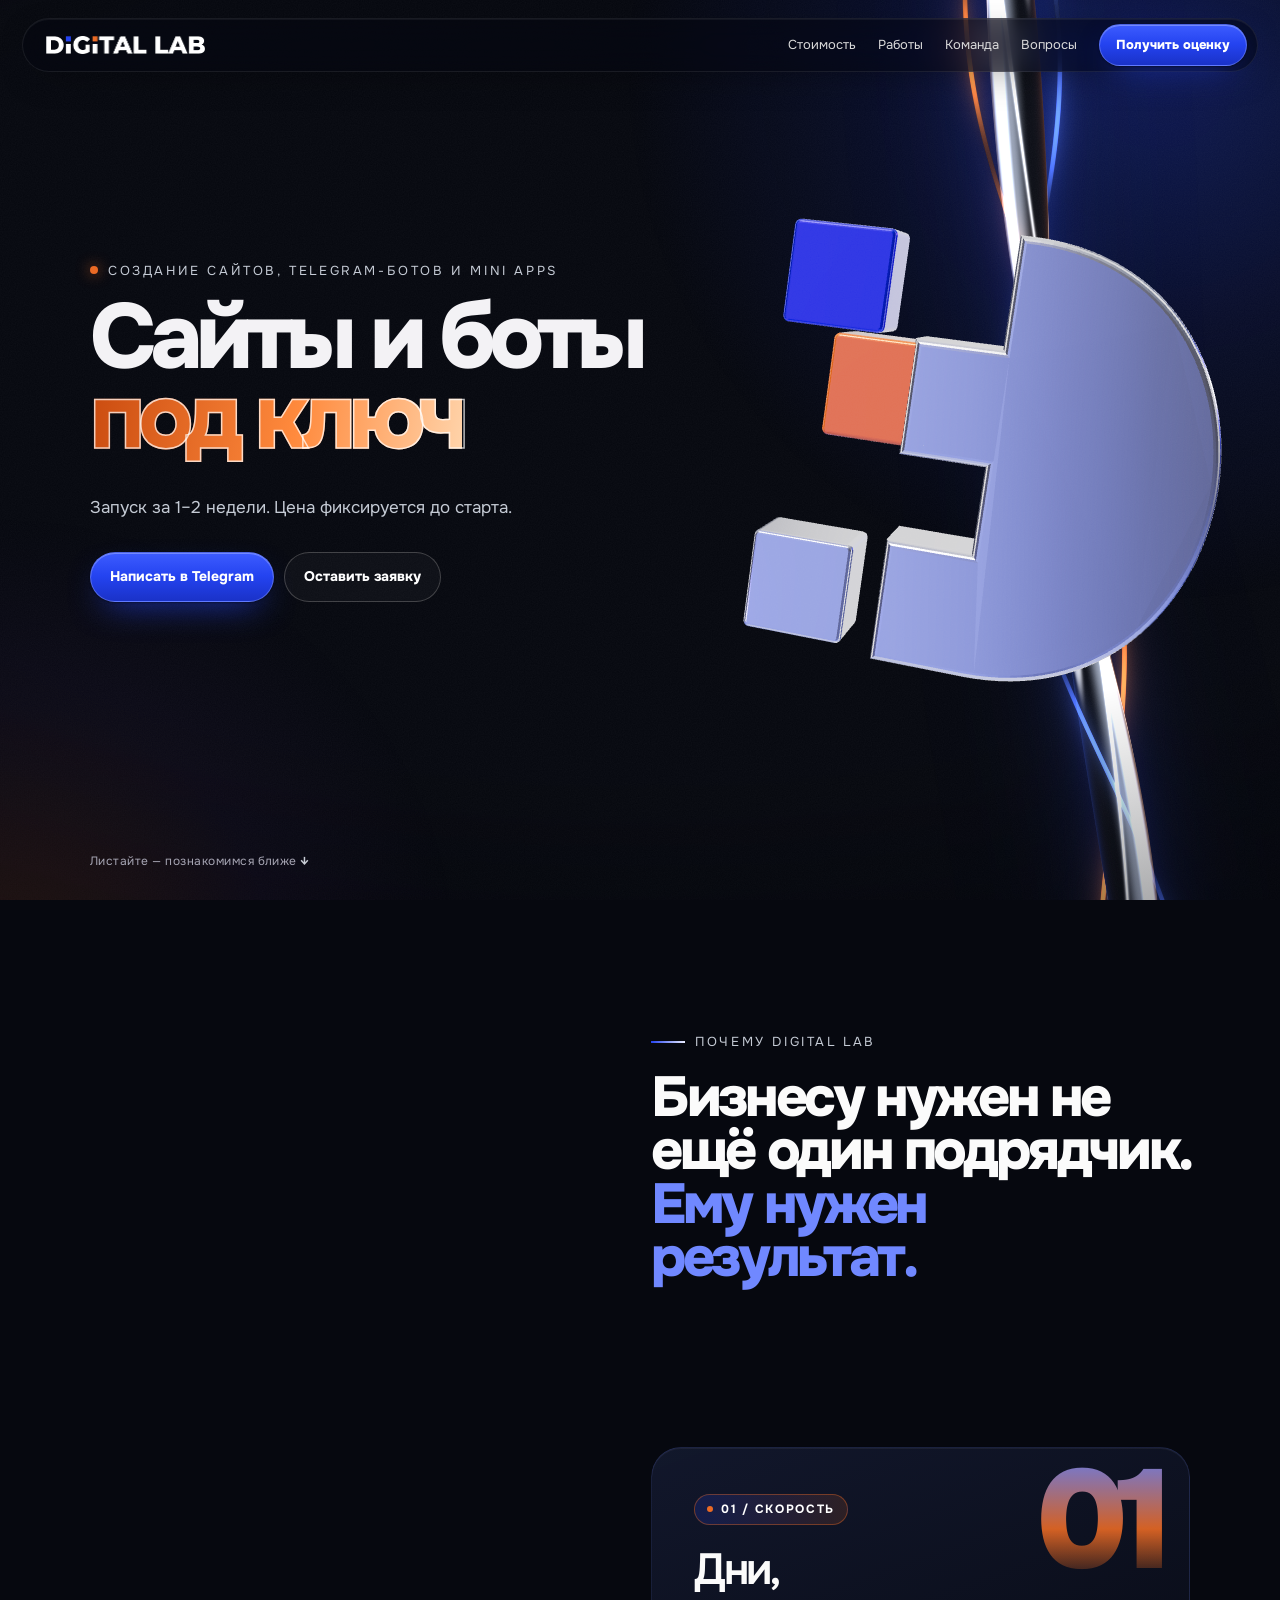
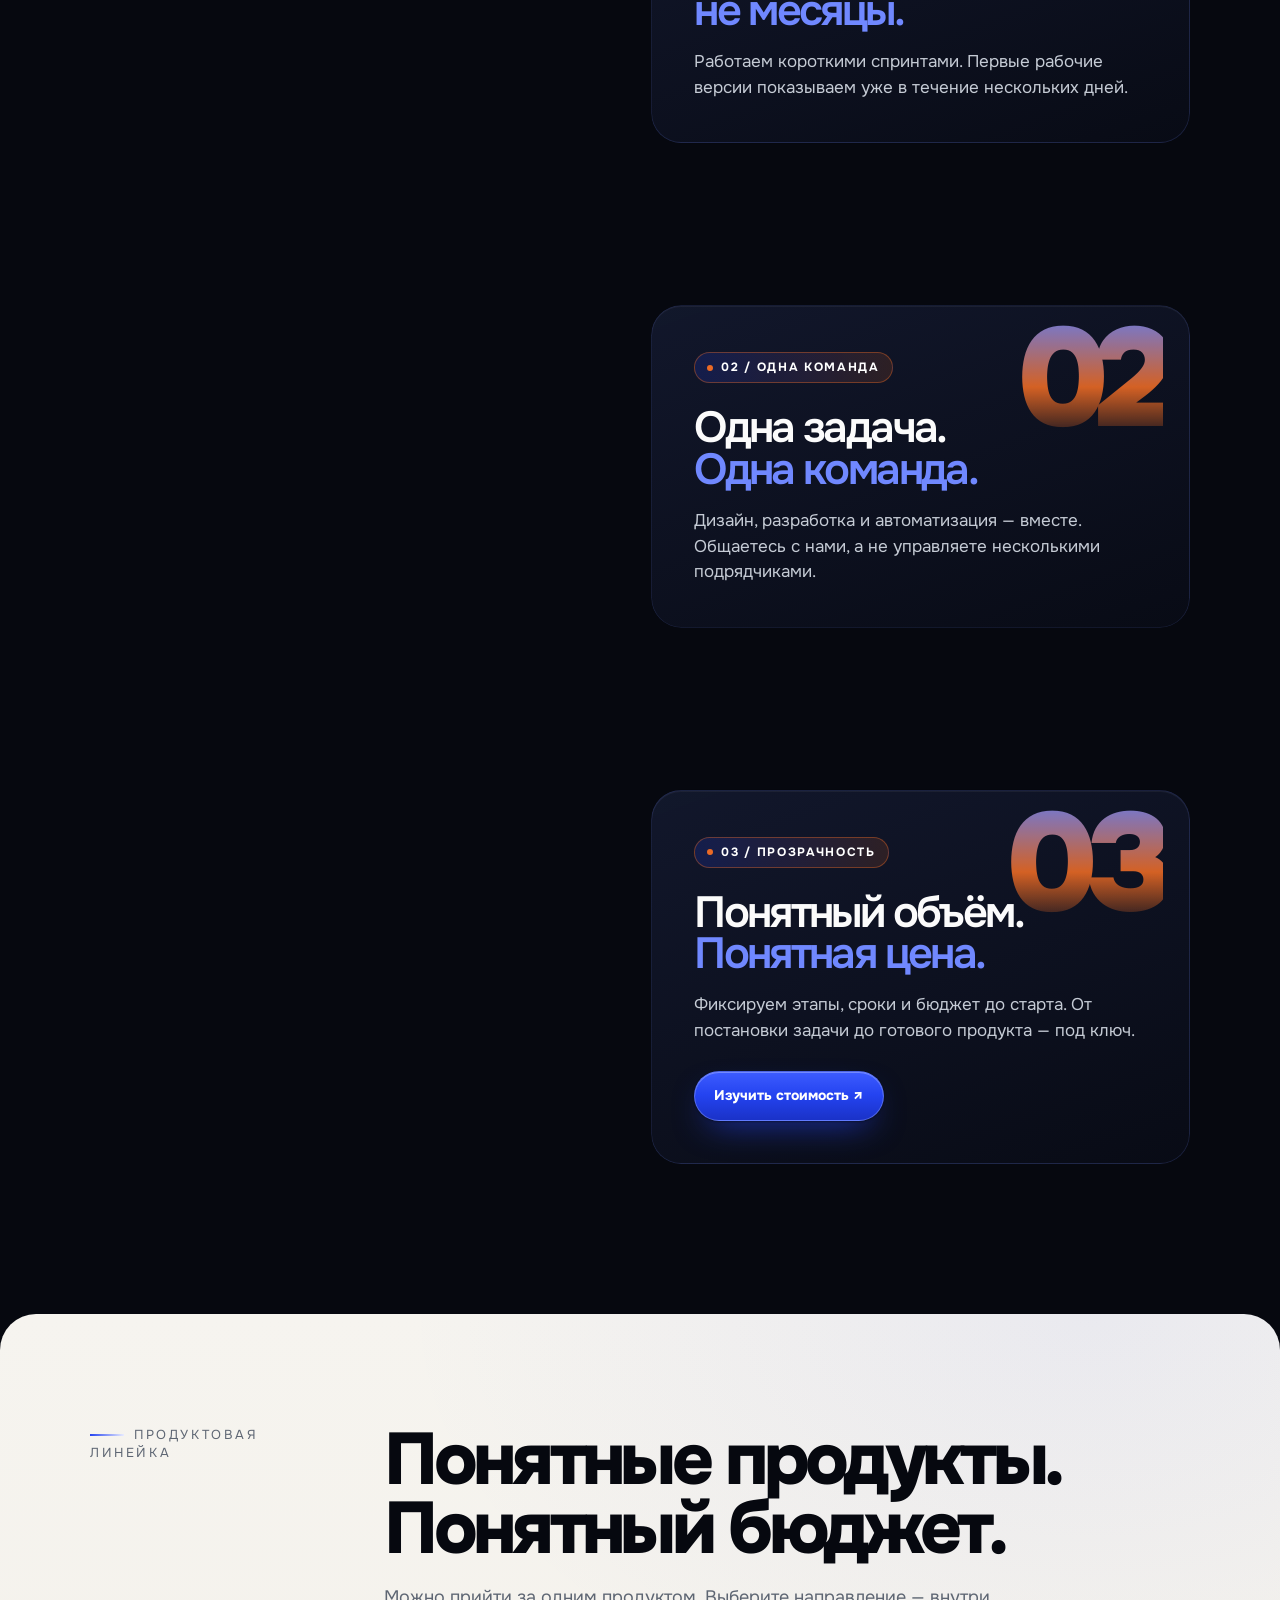
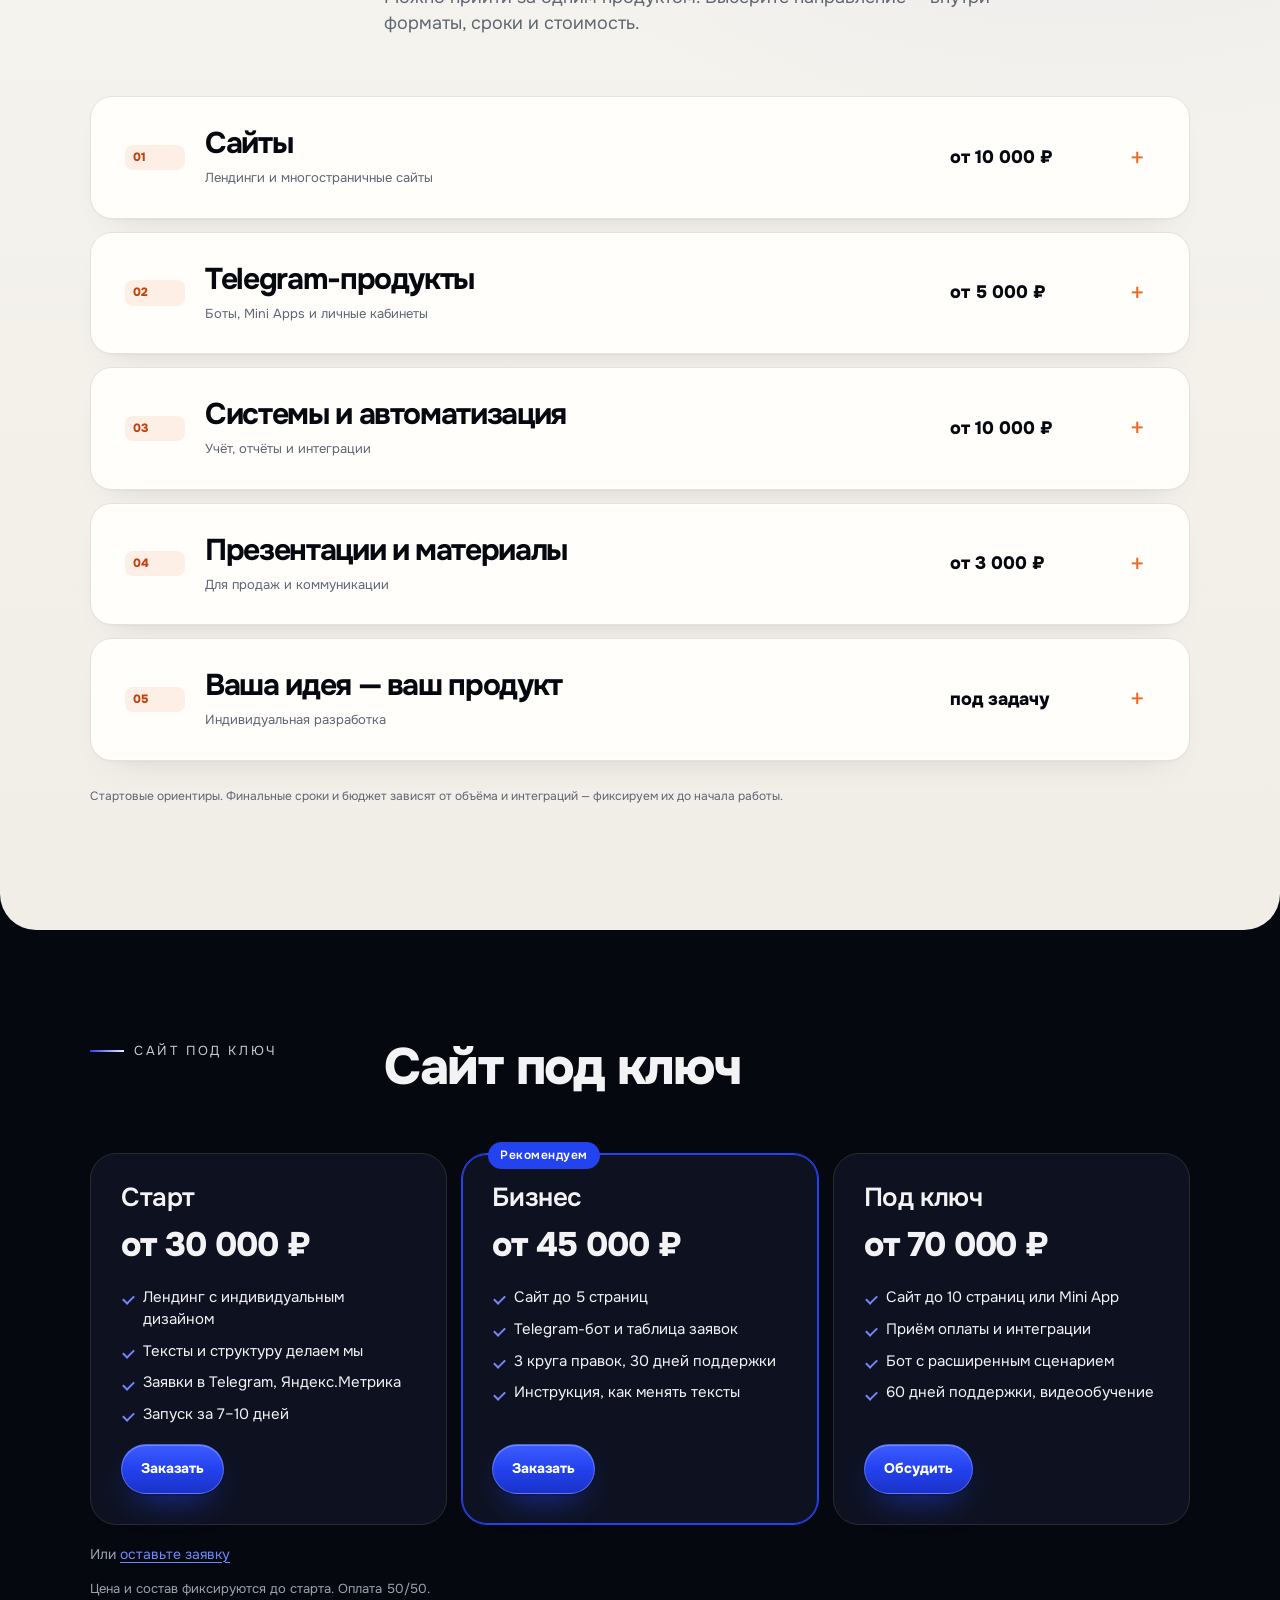
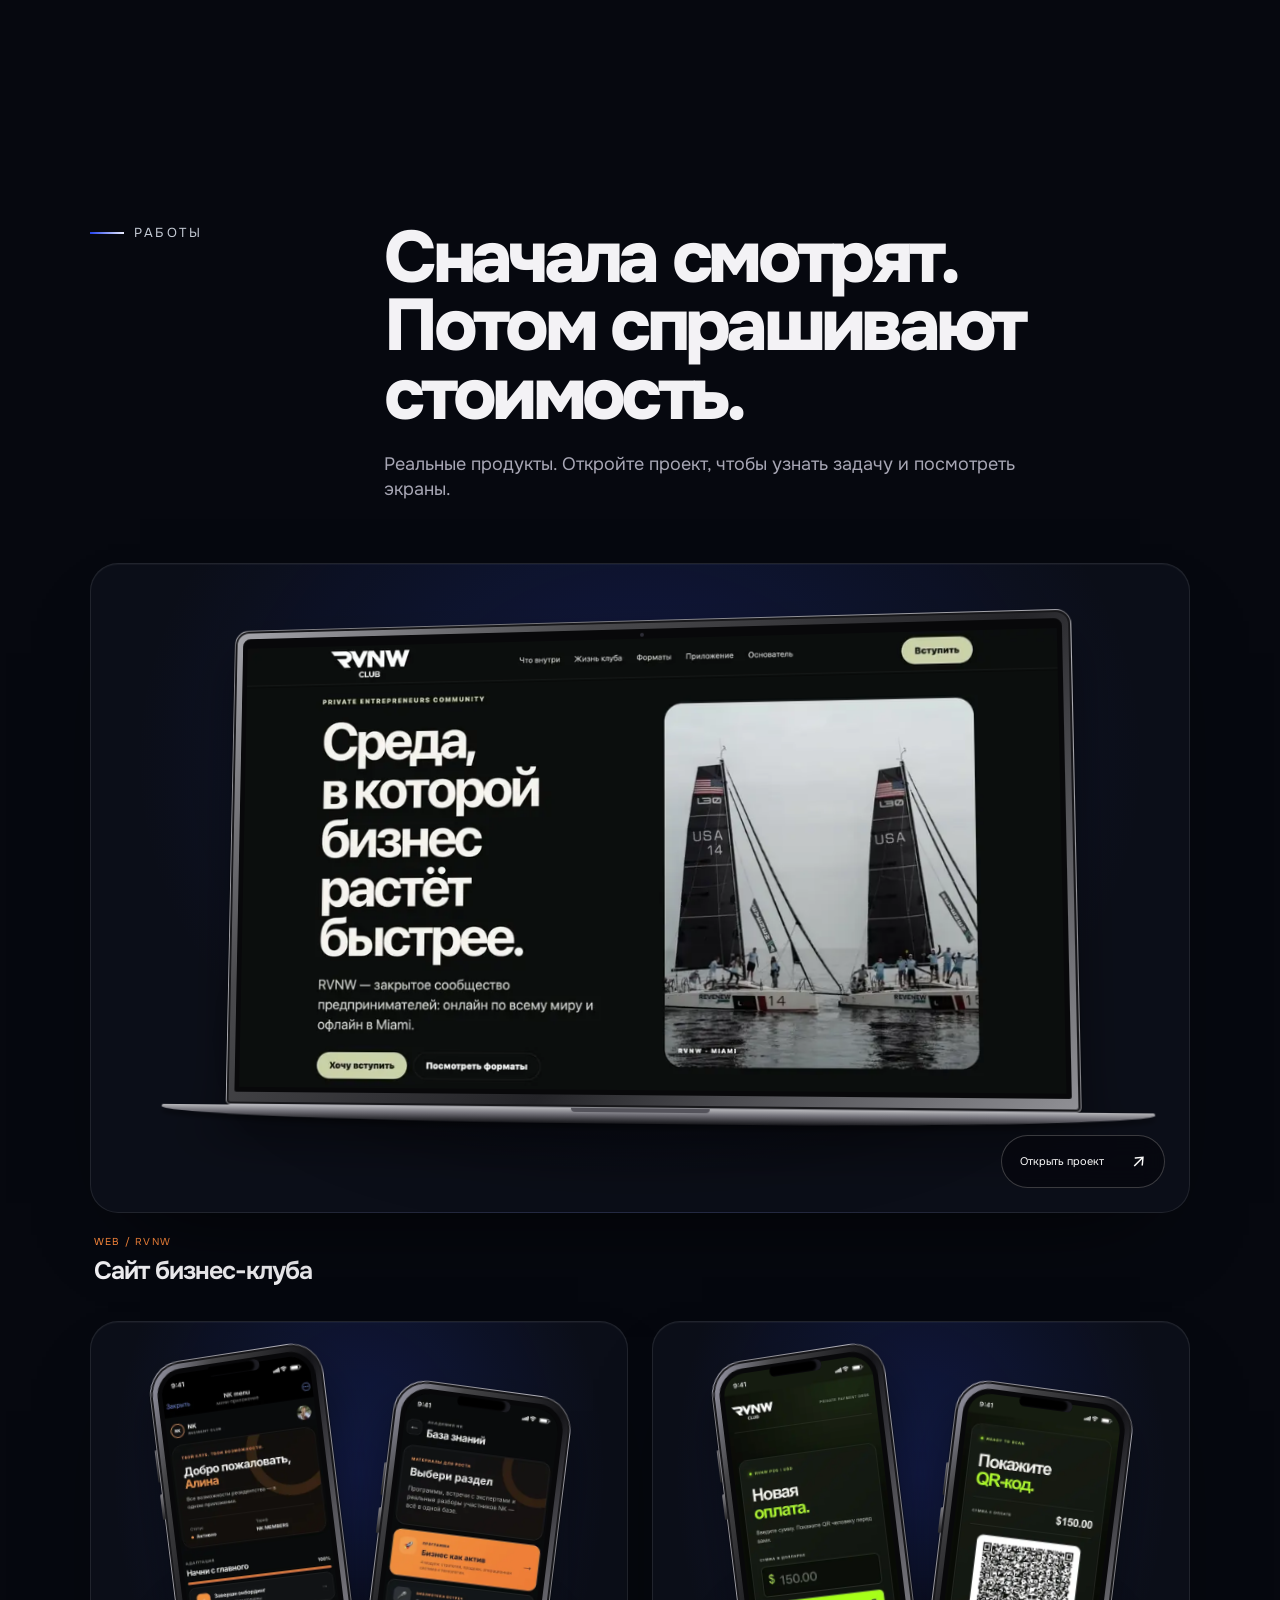
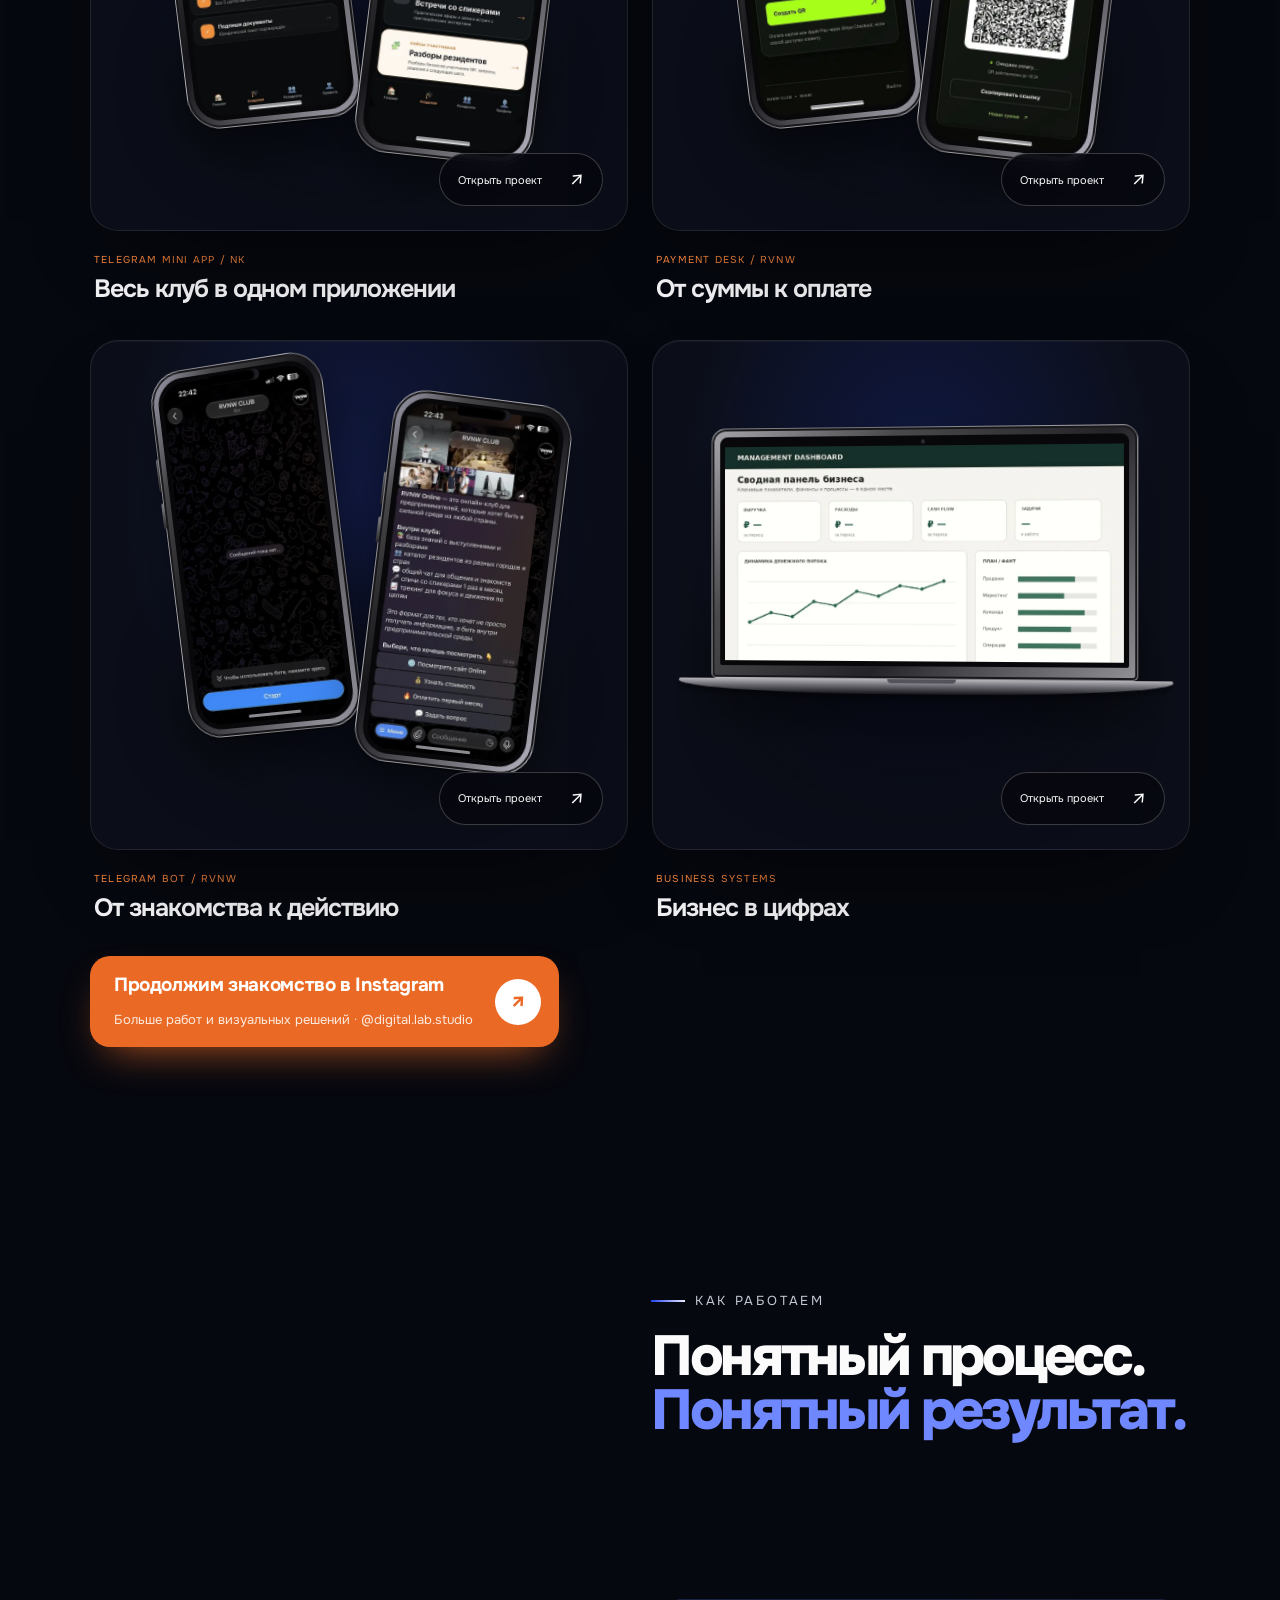
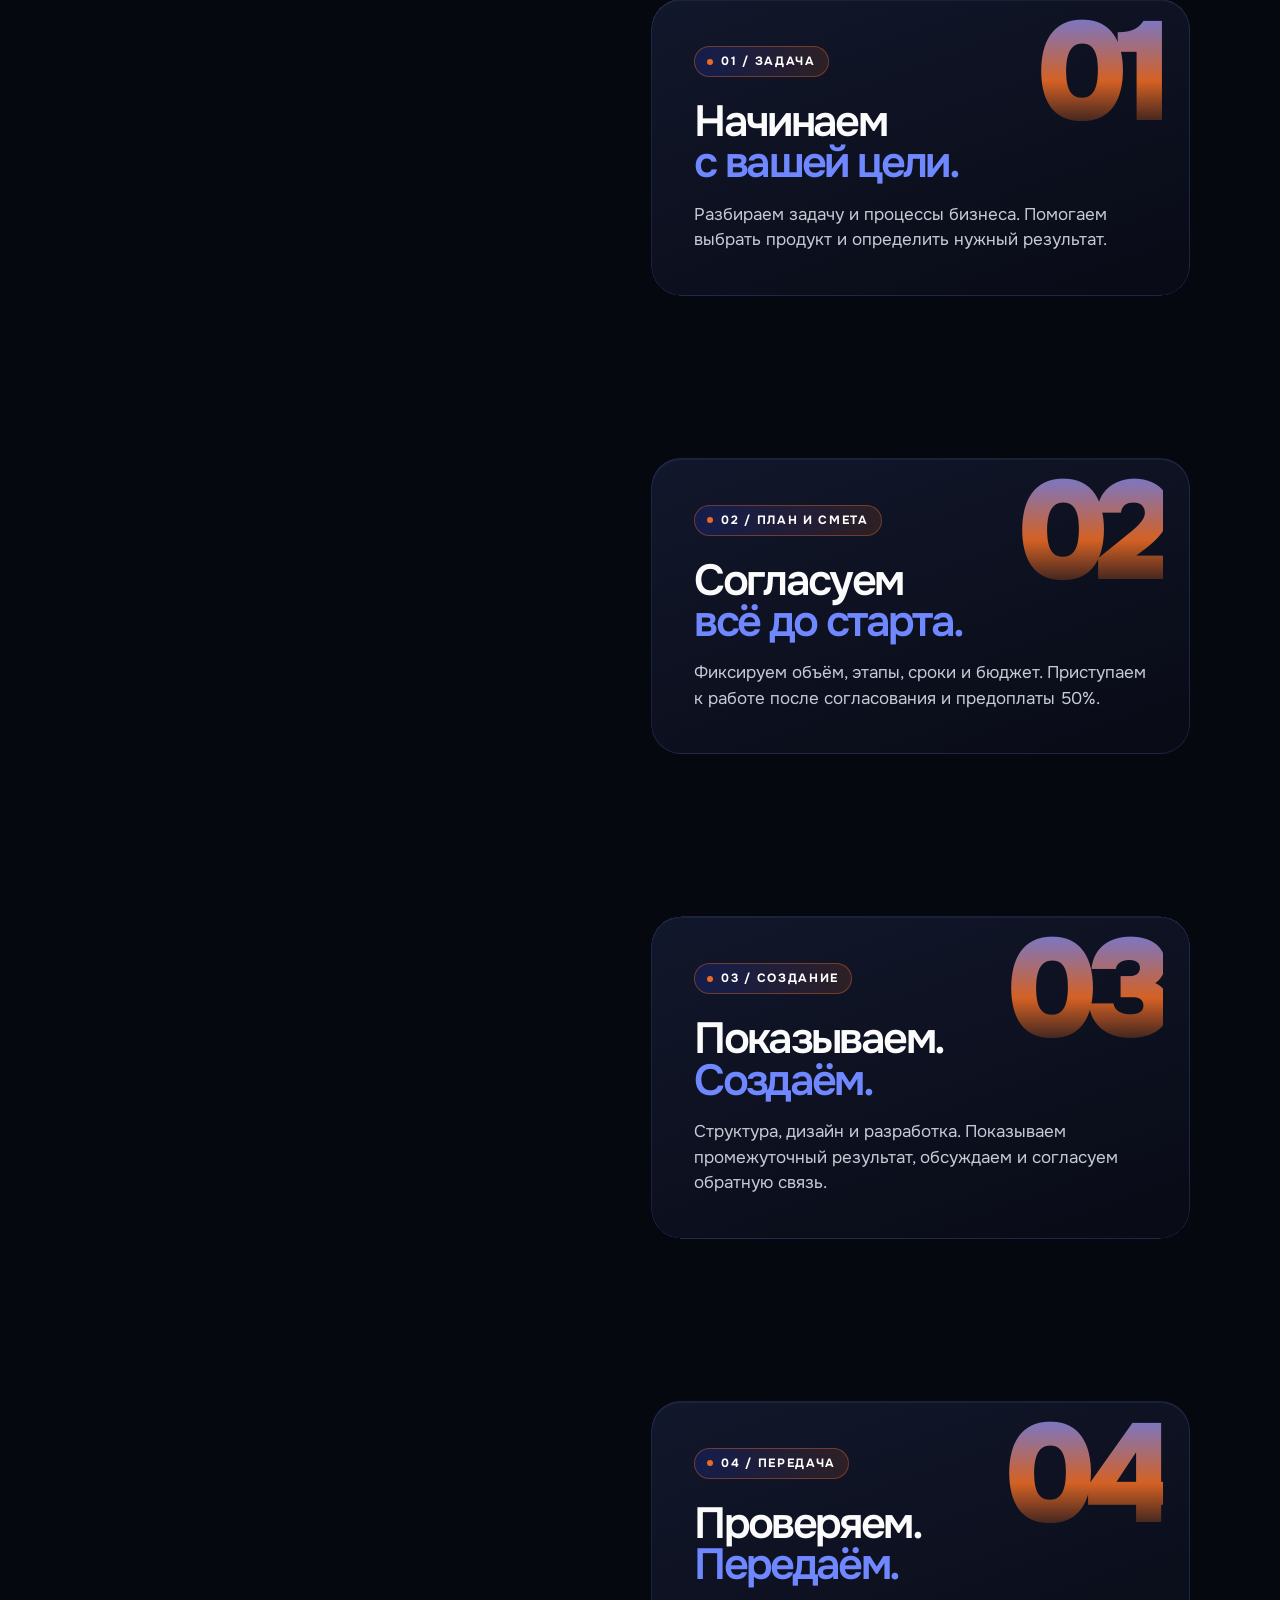
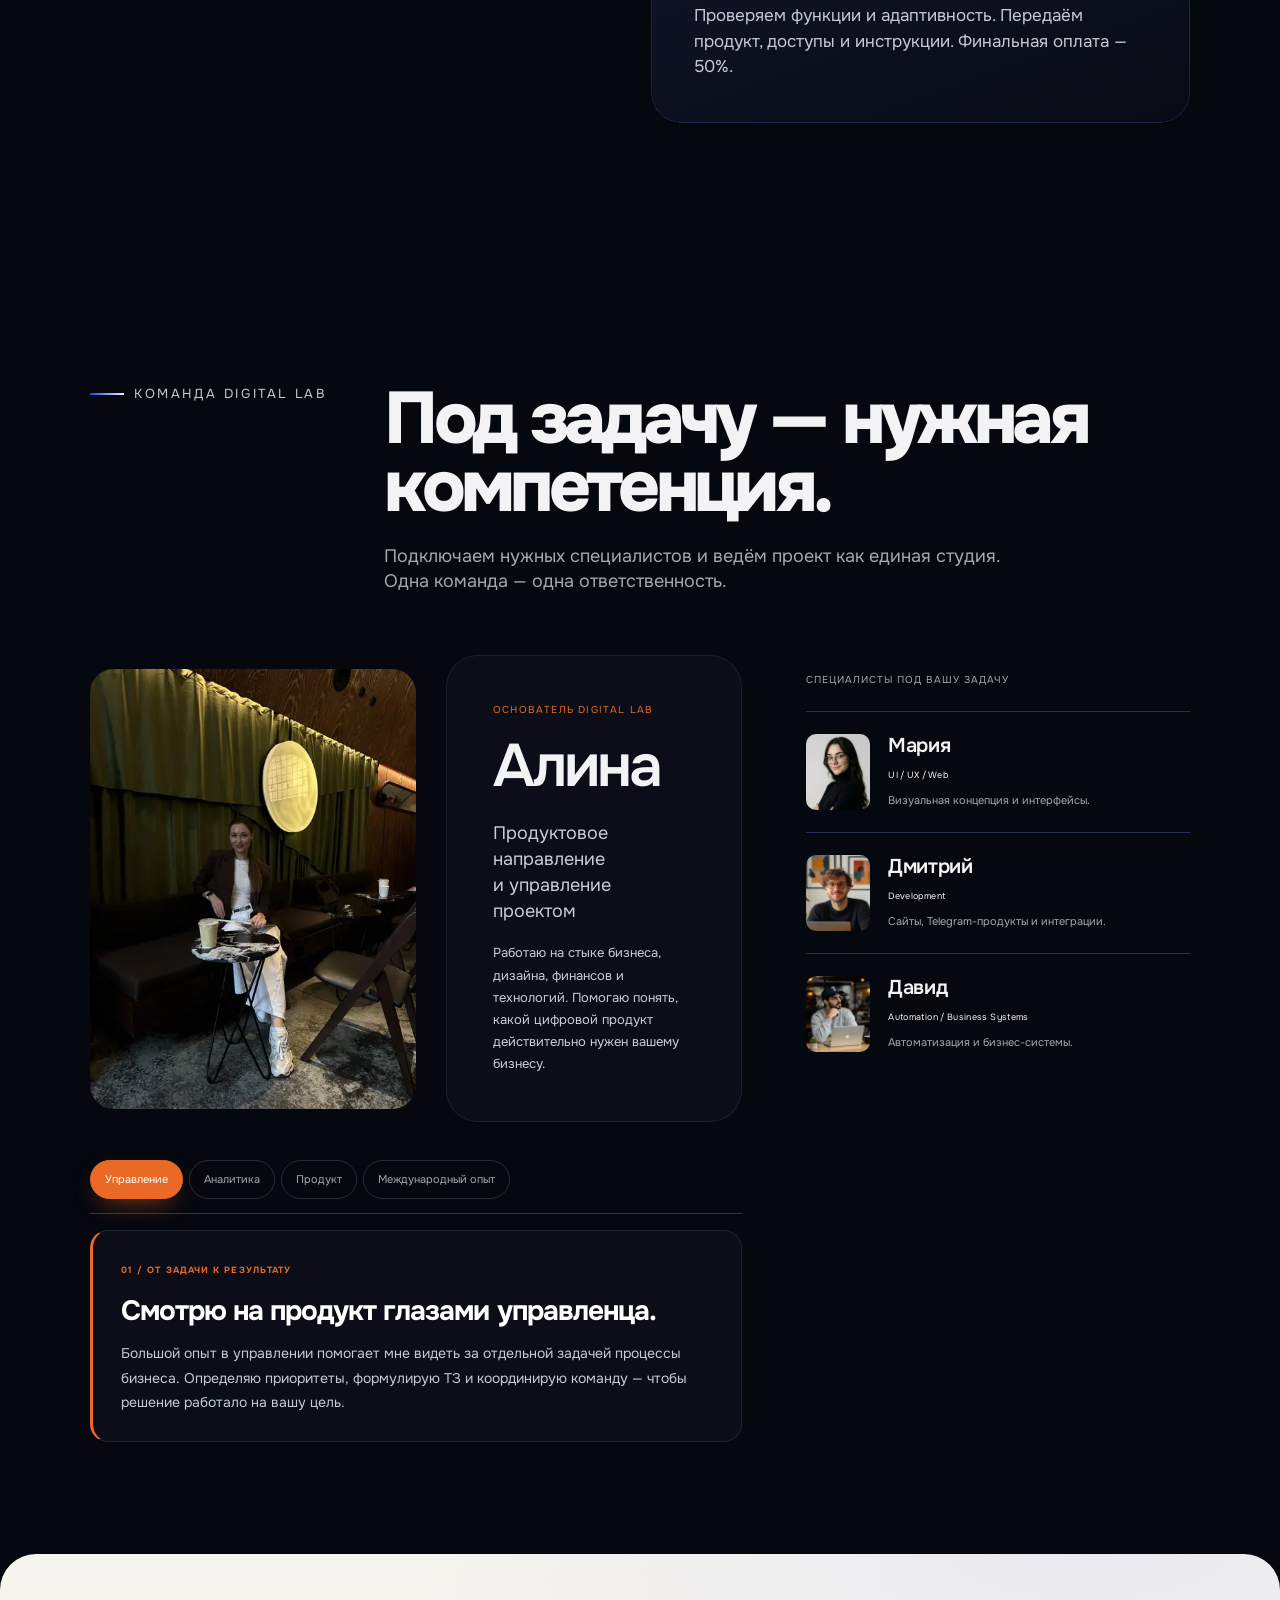
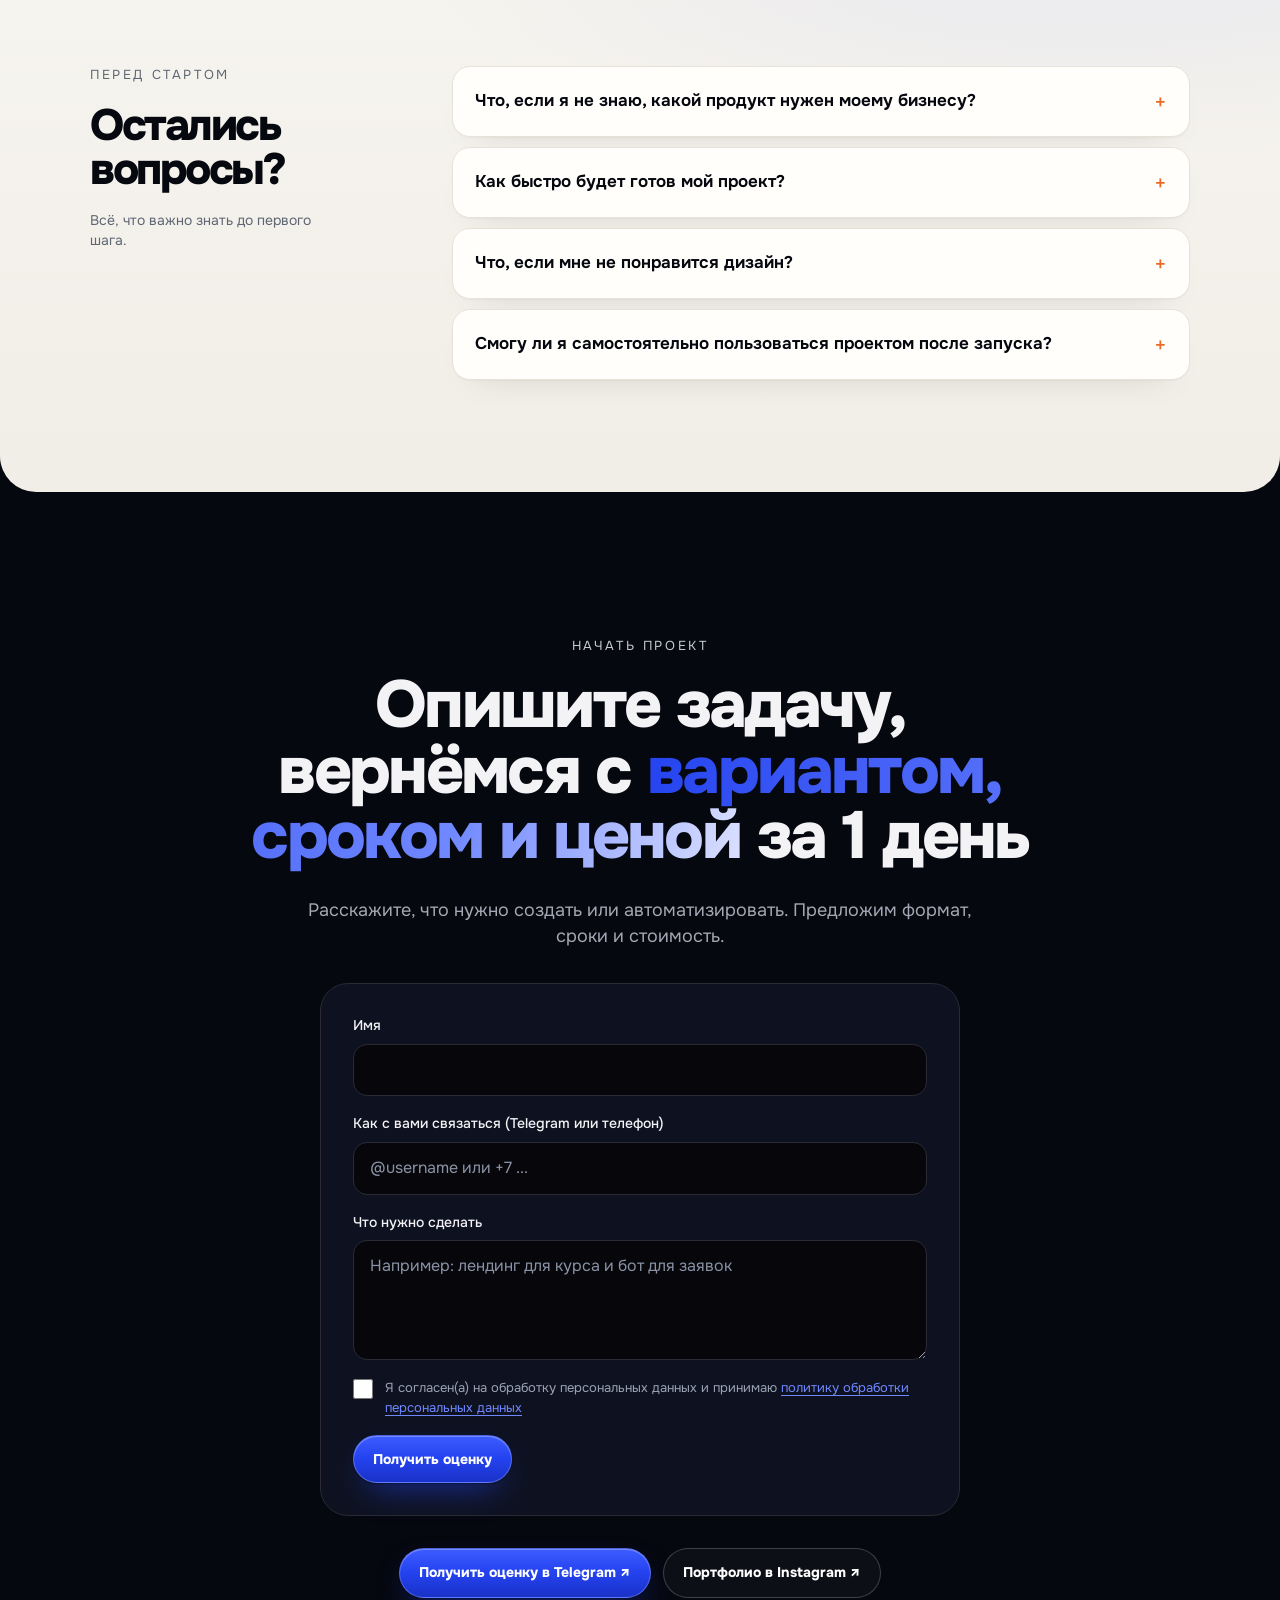
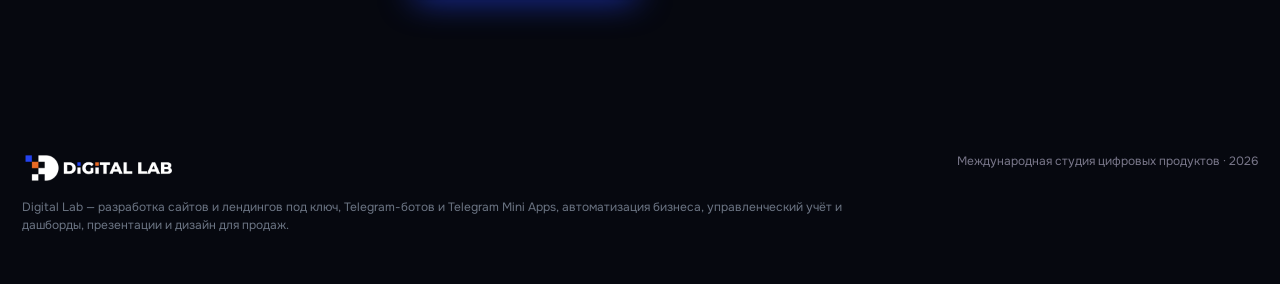
==== commit 143b53a8: "Короткий hero, минимальные пакеты 30/45/70 по тексту Дарьи, страница политики /privacy (черновик, пл" ====
--- a/index.html
+++ b/index.html
@@ -2324,7 +2324,7 @@
 </div>
 
 <main id="top">
-<section id="hero" class="flow-hero" data-guide="hero"><div class="w"><div class="hero flow-hero-inner"><div class="hero-grid"><div><div class="eyebrow">Создание сайтов, Telegram-ботов и Mini Apps</div><h1><span class="h1-full">Сайт, Telegram-бот или система учёта для вашего бизнеса: <span class="outline">запуск за 1–2 недели</span>, цена фиксируется до старта</span><span class="h1-short">Сайт, бот или учёт под ключ. <span class="outline">Запуск за 1–2 недели</span>, цена до старта</span></h1><p class="hero-copy"><span class="only-desk">Лендинги от 10 000 ₽, боты и автоматизация от 5 000 ₽, управленческие системы от 10 000 ₽. Первые наработки покажем через несколько дней. Опишите задачу в 2 предложениях, вернёмся с вариантом, сроком и ценой.</span><span class="only-mob">Лендинги от 10 000 ₽, боты от 5 000 ₽, учёт от 10 000 ₽. Опишите задачу, вернёмся с оценкой за 1 день.</span></p><div class="hero-actions"><a href="https://t.me/alinaaa_ss?text=%D0%97%D0%B4%D1%80%D0%B0%D0%B2%D1%81%D1%82%D0%B2%D1%83%D0%B9%D1%82%D0%B5%21%20%D0%A5%D0%BE%D1%87%D1%83%20%D0%BF%D0%BE%D0%BB%D1%83%D1%87%D0%B8%D1%82%D1%8C%20%D0%BE%D1%86%D0%B5%D0%BD%D0%BA%D1%83%20%D0%BF%D0%BE%20%D0%B7%D0%B0%D0%B4%D0%B0%D1%87%D0%B5%3A%20" target="_blank" rel="noopener" class="btn primary" data-goal="cta_click tg_click" data-place="hero">Получить оценку за 1 день</a><a href="#lead-form" class="btn" data-goal="cta_click" data-place="hero-form">Оставить заявку на сайте</a></div><p class="hero-note">Разберём вашу задачу и назовём цену до любых платежей. Ответим в рабочее время.</p></div></div><img class="brand-fallback" src="assets/brand-mark.png" alt="Фирменный знак Digital Lab" width="220" height="177"></div></div>
+<section id="hero" class="flow-hero" data-guide="hero"><div class="w"><div class="hero flow-hero-inner"><div class="hero-grid"><div><div class="eyebrow">Создание сайтов, Telegram-ботов и Mini Apps</div><h1>Сайты и боты <span class="outline">под ключ</span></h1><p class="hero-copy">Запуск за 1–2 недели. Цена фиксируется до старта.</p><div class="hero-actions"><a href="https://t.me/alinaaa_ss?text=%D0%97%D0%B4%D1%80%D0%B0%D0%B2%D1%81%D1%82%D0%B2%D1%83%D0%B9%D1%82%D0%B5%21%20%D0%A5%D0%BE%D1%87%D1%83%20%D0%BF%D0%BE%D0%BB%D1%83%D1%87%D0%B8%D1%82%D1%8C%20%D0%BE%D1%86%D0%B5%D0%BD%D0%BA%D1%83%20%D0%BF%D0%BE%20%D0%B7%D0%B0%D0%B4%D0%B0%D1%87%D0%B5%3A%20" target="_blank" rel="noopener" class="btn primary" data-goal="cta_click tg_click" data-place="hero">Написать в Telegram</a><a href="#lead-form" class="btn" data-goal="cta_click" data-place="hero-form">Оставить заявку</a></div></div></div><img class="brand-fallback" src="assets/brand-mark.png" alt="Фирменный знак Digital Lab" width="220" height="177"></div></div>
 <div class="w flow-hero-foot"><span class="flow-scroll-cue">Листайте — познакомимся ближе <b>↓</b></span></div></section>
 <section id="why" class="flow-split" data-guide="why"><div class="w flow-split-grid"><div class="flow-split-aside" aria-hidden="true"></div><div class="flow-split-main">
 <header class="flow-head"><span class="eyebrow flow-eyebrow"><i></i>Почему Digital Lab</span><h2>Бизнесу нужен не ещё один подрядчик. <em>Ему нужен результат.</em></h2></header>
@@ -2332,12 +2332,14 @@
 <article class="flow-card" data-why="1"><span class="flow-card-num" aria-hidden="true">02</span><span class="flow-card-index">02 / Одна команда</span><h3>Одна задача.<br><span>Одна команда.</span></h3><p>Дизайн, разработка и автоматизация — вместе. Общаетесь с нами, а не управляете несколькими подрядчиками.</p></article>
 <article class="flow-card" data-why="2"><span class="flow-card-num" aria-hidden="true">03</span><span class="flow-card-index">03 / Прозрачность</span><h3>Понятный объём.<br><span>Понятная цена.</span></h3><p>Фиксируем этапы, сроки и бюджет до старта. От постановки задачи до готового продукта — под ключ.</p><a href="#products" class="btn primary">Изучить стоимость ↗</a></article>
 </div></div></section><section id="products" data-guide="products"><div class="w"><div class="section-head"><div class="eyebrow">Продуктовая линейка</div><div><h2>Понятные продукты.<br>Понятный бюджет.</h2><p>Можно прийти за одним продуктом. Выберите направление — внутри форматы, сроки и стоимость.</p></div></div><div class="price-folders"><details class="price-folder folder-web"><summary><span class="folder-number">01</span><div><h3>Сайты</h3><p>Лендинги и многостраничные сайты</p></div><span class="folder-price">от 10 000 ₽</span><b class="folder-plus">+</b></summary><div class="folder-content"><article><h4>Лендинг под ключ</h4><p>Структура, тексты, дизайн, адаптив и формы.</p><strong>от 10 000 ₽</strong><span>от 3–5 дней</span><a href="https://t.me/alinaaa_ss?text=%D0%9F%D1%80%D0%B8%D0%B2%D0%B5%D1%82%2C%20%D0%90%D0%BB%D0%B8%D0%BD%D0%B0%21%20%D0%A5%D0%BE%D1%87%D1%83%20%D0%BE%D0%B1%D1%81%D1%83%D0%B4%D0%B8%D1%82%D1%8C%3A%20%D0%9B%D0%B5%D0%BD%D0%B4%D0%B8%D0%BD%D0%B3%20%D0%BF%D0%BE%D0%B4%20%D0%BA%D0%BB%D1%8E%D1%87" target="_blank" rel="noopener">Обсудить ↗</a></article><article><h4>Многостраничный сайт</h4><p>Страницы, визуальная система и интеграции.</p><strong>от 20 000 ₽</strong><span>от 5–10 дней</span><a href="https://t.me/alinaaa_ss?text=%D0%9F%D1%80%D0%B8%D0%B2%D0%B5%D1%82%2C%20%D0%90%D0%BB%D0%B8%D0%BD%D0%B0%21%20%D0%A5%D0%BE%D1%87%D1%83%20%D0%BE%D0%B1%D1%81%D1%83%D0%B4%D0%B8%D1%82%D1%8C%3A%20%D0%9C%D0%BD%D0%BE%D0%B3%D0%BE%D1%81%D1%82%D1%80%D0%B0%D0%BD%D0%B8%D1%87%D0%BD%D1%8B%D0%B9%20%D1%81%D0%B0%D0%B9%D1%82" target="_blank" rel="noopener">Обсудить ↗</a></article></div></details><details class="price-folder folder-telegram"><summary><span class="folder-number">02</span><div><h3>Telegram-продукты</h3><p>Боты, Mini Apps и личные кабинеты</p></div><span class="folder-price">от 5 000 ₽</span><b class="folder-plus">+</b></summary><div class="folder-content"><article><h4>Бот и автоматизация</h4><p>Заявки, регистрации, уведомления и сценарии.</p><strong>от 5 000 ₽</strong><span>от 3–7 дней</span><a href="https://t.me/alinaaa_ss?text=%D0%9F%D1%80%D0%B8%D0%B2%D0%B5%D1%82%2C%20%D0%90%D0%BB%D0%B8%D0%BD%D0%B0%21%20%D0%A5%D0%BE%D1%87%D1%83%20%D0%BE%D0%B1%D1%81%D1%83%D0%B4%D0%B8%D1%82%D1%8C%3A%20%D0%91%D0%BE%D1%82%20%D0%B8%20%D0%B0%D0%B2%D1%82%D0%BE%D0%BC%D0%B0%D1%82%D0%B8%D0%B7%D0%B0%D1%86%D0%B8%D1%8F" target="_blank" rel="noopener">Обсудить ↗</a></article><article><h4>Mini App / личный кабинет</h4><p>Профиль, каталог, подписка, контент и события.</p><strong>от 20 000 ₽</strong><span>от 7–14 дней</span><a href="https://t.me/alinaaa_ss?text=%D0%9F%D1%80%D0%B8%D0%B2%D0%B5%D1%82%2C%20%D0%90%D0%BB%D0%B8%D0%BD%D0%B0%21%20%D0%A5%D0%BE%D1%87%D1%83%20%D0%BE%D0%B1%D1%81%D1%83%D0%B4%D0%B8%D1%82%D1%8C%3A%20Mini%20App%20/%20%D0%BB%D0%B8%D1%87%D0%BD%D1%8B%D0%B9%20%D0%BA%D0%B0%D0%B1%D0%B8%D0%BD%D0%B5%D1%82" target="_blank" rel="noopener">Обсудить ↗</a></article></div></details><details class="price-folder folder-systems"><summary><span class="folder-number">03</span><div><h3>Системы и автоматизация</h3><p>Учёт, отчёты и интеграции</p></div><span class="folder-price">от 10 000 ₽</span><b class="folder-plus">+</b></summary><div class="folder-content"><article><h4>Управленческая система</h4><p>ДДС, P&L, план/факт, бюджеты и дашборды.</p><strong>от 10 000 ₽</strong><span>от 4–8 дней</span><a href="https://t.me/alinaaa_ss?text=%D0%9F%D1%80%D0%B8%D0%B2%D0%B5%D1%82%2C%20%D0%90%D0%BB%D0%B8%D0%BD%D0%B0%21%20%D0%A5%D0%BE%D1%87%D1%83%20%D0%BE%D0%B1%D1%81%D1%83%D0%B4%D0%B8%D1%82%D1%8C%3A%20%D0%A3%D0%BF%D1%80%D0%B0%D0%B2%D0%BB%D0%B5%D0%BD%D1%87%D0%B5%D1%81%D0%BA%D0%B0%D1%8F%20%D1%81%D0%B8%D1%81%D1%82%D0%B5%D0%BC%D0%B0" target="_blank" rel="noopener">Обсудить ↗</a></article><article><h4>Интеграции и платёжные сценарии</h4><p>Сервисы, платёжные ссылки, QR и уведомления.</p><strong>от 5 000 ₽</strong><span>от 2–8 дней</span><a href="https://t.me/alinaaa_ss" target="_blank" rel="noopener">Обсудить ↗</a></article></div></details><details class="price-folder folder-design"><summary><span class="folder-number">04</span><div><h3>Презентации и материалы</h3><p>Для продаж и коммуникации</p></div><span class="folder-price">от 3 000 ₽</span><b class="folder-plus">+</b></summary><div class="folder-content"><article><h4>Презентация / брошюра</h4><p>Презентации, коммерческие предложения, PDF и гайды.</p><strong>от 3 000 ₽</strong><span>от 2–5 дней</span><a href="https://t.me/alinaaa_ss?text=%D0%9F%D1%80%D0%B8%D0%B2%D0%B5%D1%82%2C%20%D0%90%D0%BB%D0%B8%D0%BD%D0%B0%21%20%D0%A5%D0%BE%D1%87%D1%83%20%D0%BE%D0%B1%D1%81%D1%83%D0%B4%D0%B8%D1%82%D1%8C%3A%20%D0%9F%D1%80%D0%B5%D0%B7%D0%B5%D0%BD%D1%82%D0%B0%D1%86%D0%B8%D1%8F%20/%20%D0%B1%D1%80%D0%BE%D1%88%D1%8E%D1%80%D0%B0" target="_blank" rel="noopener">Обсудить ↗</a></article></div></details><details class="price-folder folder-custom"><summary><span class="folder-number">05</span><div><h3>Ваша идея — ваш продукт</h3><p>Индивидуальная разработка</p></div><span class="folder-price">под задачу</span><b class="folder-plus">+</b></summary><div class="folder-content"><article><h4>Индивидуальная разработка</h4><p>Разработаем любой цифровой продукт под ваши процессы. Поделитесь идеей или объясните задачу бизнеса — предложим решение и создадим его специально для вас.</p><strong>Оценка под задачу</strong><a href="https://t.me/alinaaa_ss?text=%D0%9F%D1%80%D0%B8%D0%B2%D0%B5%D1%82%2C%20%D0%90%D0%BB%D0%B8%D0%BD%D0%B0%21%20%D0%A5%D0%BE%D1%87%D1%83%20%D0%BE%D0%B1%D1%81%D1%83%D0%B4%D0%B8%D1%82%D1%8C%3A%20%D0%B8%D0%BD%D0%B4%D0%B8%D0%B2%D0%B8%D0%B4%D1%83%D0%B0%D0%BB%D1%8C%D0%BD%D0%B0%D1%8F%20%D1%80%D0%B0%D0%B7%D1%80%D0%B0%D0%B1%D0%BE%D1%82%D0%BA%D0%B0" target="_blank" rel="noopener">Поделиться идеей ↗</a></article></div></details></div><p class="price-note">Стартовые ориентиры. Финальные сроки и бюджет зависят от объёма и интеграций — фиксируем их до начала работы.</p></div></section>
-<section id="packages" data-guide="packages"><div class="w"><div class="section-head"><div class="eyebrow">Сайт под ключ</div><div><h2>Сайт, который приносит заявки: выберите объём</h2><p>Цена и состав фиксируются в договоре до старта. Первые наработки покажем через несколько дней.</p></div></div>
+<section id="packages" data-guide="packages"><div class="w"><div class="section-head"><div class="eyebrow">Сайт под ключ</div><div><h2>Сайт под ключ</h2></div></div>
 <div class="pkg-grid">
-<article class="pkg"><h3>Старт</h3><p class="pkg-for">Эксперт или небольшой бизнес, которому нужна одна сильная страница с заявками.</p><p class="pkg-price">от 30 000 ₽</p><ul><li>Лендинг на одну задачу с индивидуальным дизайном</li><li>Структура и тексты: соберём по короткому брифу</li><li>Адаптив под телефон</li><li>Форма заявки и кнопка в Telegram</li><li>Яндекс.Метрика с целями (клики, заявки)</li><li>Базовая SEO-настройка: заголовки, описание, превью для соцсетей</li><li>2 круга правок</li><li>14 дней поддержки после запуска: поправим мелочи и ответим на вопросы</li><li>Запуск за 7–10 дней</li></ul><p class="pkg-not">Не входит: Telegram-бот, несколько страниц, приём оплаты.</p><a class="btn primary" href="#lead-form" data-service="Сайт под ключ, пакет «Старт»" data-goal="cta_click" data-place="pkg-start">Первый шаг бесплатный</a></article>
-<article class="pkg pkg--rec"><span class="pkg-tag">Рекомендуем</span><h3>Бизнес</h3><p class="pkg-for">Нужен сайт и автоматическая обработка заявок, чтобы они не терялись в чатах.</p><p class="pkg-price">от 45 000 ₽</p><ul><li>Всё из «Старт»</li><li>Сайт до 5 страниц (главная, услуги, о нас, кейсы, контакты и т.п.)</li><li>Telegram-бот: заявки с сайта приходят вам в чат, клиент получает подтверждение</li><li>Таблица заявок (Google Sheets): видно, кто написал и на какой стадии</li><li>3 круга правок</li><li>30 дней поддержки после запуска</li><li>Короткая инструкция, как менять тексты и фото</li></ul><p class="pkg-not">Не входит: приём оплаты на сайте (можно добавить, от 5 000 ₽), расширенная аналитика.</p><a class="btn primary" href="#lead-form" data-service="Сайт под ключ, пакет «Бизнес»" data-goal="cta_click" data-place="pkg-business">Первый шаг бесплатный</a></article>
-<article class="pkg"><h3>Под ключ</h3><p class="pkg-for">Нужен полный контур: сайт, заявки, оплаты и порядок в цифрах.</p><p class="pkg-price">от 70 000 ₽</p><ul><li>Всё из «Бизнес»</li><li>Сайт до 10 страниц или Telegram Mini App / личный кабинет по согласованному ТЗ</li><li>Приём оплаты и интеграции (платёжный сервис, уведомления)</li><li>Бот с расширенным сценарием: вопросы клиенту, статусы, напоминания</li><li>4 круга правок</li><li>60 дней поддержки после запуска</li><li>Видеообучение (20–30 минут): как работать с сайтом и ботом</li></ul><p class="pkg-not">Состав и точная цена фиксируются после короткого разговора и ТЗ.</p><a class="btn primary" href="#lead-form" data-service="Сайт под ключ, пакет «Под ключ»" data-goal="cta_click" data-place="pkg-turnkey">Первый шаг бесплатный</a></article>
+<article class="pkg"><h3>Старт</h3><p class="pkg-price">от 30 000 ₽</p><ul><li>Лендинг с индивидуальным дизайном</li><li>Тексты и структуру делаем мы</li><li>Заявки в Telegram, Яндекс.Метрика</li><li>Запуск за 7–10 дней</li></ul><a class="btn primary" href="https://t.me/alinaaa_ss?text=%D0%97%D0%B4%D1%80%D0%B0%D0%B2%D1%81%D1%82%D0%B2%D1%83%D0%B9%D1%82%D0%B5%21%20%D0%A5%D0%BE%D1%87%D1%83%20%D0%B7%D0%B0%D0%BA%D0%B0%D0%B7%D0%B0%D1%82%D1%8C%20%D1%81%D0%B0%D0%B9%D1%82%2C%20%D0%BF%D0%B0%D0%BA%D0%B5%D1%82%20%C2%AB%D0%A1%D1%82%D0%B0%D1%80%D1%82%C2%BB.%20" target="_blank" rel="noopener" data-goal="cta_click tg_click" data-place="pkg-start">Заказать</a></article>
+<article class="pkg pkg--rec"><span class="pkg-tag">Рекомендуем</span><h3>Бизнес</h3><p class="pkg-price">от 45 000 ₽</p><ul><li>Сайт до 5 страниц</li><li>Telegram-бот и таблица заявок</li><li>3 круга правок, 30 дней поддержки</li><li>Инструкция, как менять тексты</li></ul><a class="btn primary" href="https://t.me/alinaaa_ss?text=%D0%97%D0%B4%D1%80%D0%B0%D0%B2%D1%81%D1%82%D0%B2%D1%83%D0%B9%D1%82%D0%B5%21%20%D0%A5%D0%BE%D1%87%D1%83%20%D0%B7%D0%B0%D0%BA%D0%B0%D0%B7%D0%B0%D1%82%D1%8C%20%D1%81%D0%B0%D0%B9%D1%82%2C%20%D0%BF%D0%B0%D0%BA%D0%B5%D1%82%20%C2%AB%D0%91%D0%B8%D0%B7%D0%BD%D0%B5%D1%81%C2%BB.%20" target="_blank" rel="noopener" data-goal="cta_click tg_click" data-place="pkg-business">Заказать</a></article>
+<article class="pkg"><h3>Под ключ</h3><p class="pkg-price">от 70 000 ₽</p><ul><li>Сайт до 10 страниц или Mini App</li><li>Приём оплаты и интеграции</li><li>Бот с расширенным сценарием</li><li>60 дней поддержки, видеообучение</li></ul><a class="btn primary" href="https://t.me/alinaaa_ss?text=%D0%97%D0%B4%D1%80%D0%B0%D0%B2%D1%81%D1%82%D0%B2%D1%83%D0%B9%D1%82%D0%B5%21%20%D0%A5%D0%BE%D1%87%D1%83%20%D0%B7%D0%B0%D0%BA%D0%B0%D0%B7%D0%B0%D1%82%D1%8C%20%D1%81%D0%B0%D0%B9%D1%82%2C%20%D0%BF%D0%B0%D0%BA%D0%B5%D1%82%20%C2%AB%D0%9F%D0%BE%D0%B4%20%D0%BA%D0%BB%D1%8E%D1%87%C2%BB.%20" target="_blank" rel="noopener" data-goal="cta_click tg_click" data-place="pkg-turnkey">Обсудить</a></article>
 </div>
+<p class="pkg-nav">Или <a href="#lead-form" data-goal="cta_click" data-place="pkg-form">оставьте заявку</a></p>
+<p class="pkg-note">Цена и состав фиксируются до старта. Оплата 50/50.</p>
 </div></section>
 <section id="works" data-guide="works"><div class="w"><div class="section-head"><div class="eyebrow">Работы</div><div><h2>Сначала смотрят.<br>Потом спрашивают стоимость.</h2><p>Реальные продукты. Откройте проект, чтобы узнать задачу и посмотреть экраны.</p></div></div><div class="case-grid"><button class="case-tile case-web" data-case="web"><div class="case-cover"><div class="device-stage"><div class="device device-laptop"><div class="device-display"><span class="device-camera" aria-hidden="true"></span><div class="device-screen"><img src="assets/rvnw-site-01-640.webp" srcset="assets/rvnw-site-01-640.webp 640w, assets/rvnw-site-01-1024.webp 1024w" sizes="(max-width:900px) 90vw, 850px" width="1536" height="846" alt="Сайт RVNW на экране ноутбука" loading="lazy" decoding="async"></div></div><span class="device-base" aria-hidden="true"></span></div></div><span class="open-project">Открыть проект <b>↗</b></span></div><div class="project-card-caption"><span>WEB / RVNW</span><h3>Сайт бизнес-клуба</h3></div></button><button class="case-tile case-app" data-case="app"><div class="case-cover"><div class="device-stage"><div class="device device-phone"><div class="device-display"><span class="device-camera" aria-hidden="true"></span><div class="device-screen"><img src="assets/screen-nk-01-360.webp" srcset="assets/screen-nk-01-360.webp 360w, assets/screen-nk-01-600.webp 600w" sizes="200px" width="1179" height="2556" alt="Главная Mini App NK" loading="lazy" decoding="async"></div></div><span class="device-base" aria-hidden="true"></span></div><div class="device device-phone"><div class="device-display"><span class="device-camera" aria-hidden="true"></span><div class="device-screen"><img src="assets/screen-nk-03-360.webp" srcset="assets/screen-nk-03-360.webp 360w, assets/screen-nk-03-600.webp 600w" sizes="200px" width="1179" height="2556" alt="Разделы Mini App NK" loading="lazy" decoding="async"></div></div><span class="device-base" aria-hidden="true"></span></div></div><span class="open-project">Открыть проект <b>↗</b></span></div><div class="project-card-caption"><span>TELEGRAM MINI APP / NK</span><h3>Весь клуб в одном приложении</h3></div></button><button class="case-tile case-payment" data-case="payment"><div class="case-cover"><div class="device-stage"><div class="device device-phone"><div class="device-display"><span class="device-camera" aria-hidden="true"></span><div class="device-screen"><img src="assets/screen-pay-02-360.webp" srcset="assets/screen-pay-02-360.webp 360w, assets/screen-pay-02-600.webp 600w" sizes="200px" width="1179" height="2556" alt="Платёжный интерфейс" loading="lazy" decoding="async"></div></div><span class="device-base" aria-hidden="true"></span></div><div class="device device-phone"><div class="device-display"><span class="device-camera" aria-hidden="true"></span><div class="device-screen"><img src="assets/screen-pay-03-360.webp" srcset="assets/screen-pay-03-360.webp 360w, assets/screen-pay-03-600.webp 600w" sizes="200px" width="1179" height="2556" alt="Экран оплаты" loading="lazy" decoding="async"></div></div><span class="device-base" aria-hidden="true"></span></div></div><span class="open-project">Открыть проект <b>↗</b></span></div><div class="project-card-caption"><span>PAYMENT DESK / RVNW</span><h3>От суммы к оплате</h3></div></button><button class="case-tile case-bot" data-case="bot"><div class="case-cover"><div class="device-stage"><div class="device device-phone"><div class="device-display"><span class="device-camera" aria-hidden="true"></span><div class="device-screen"><img src="assets/screen-bot-01-360.webp" srcset="assets/screen-bot-01-360.webp 360w, assets/screen-bot-01-600.webp 600w" sizes="200px" width="1179" height="2556" alt="Telegram-бот RVNW" loading="lazy" decoding="async"></div></div><span class="device-base" aria-hidden="true"></span></div><div class="device device-phone"><div class="device-display"><span class="device-camera" aria-hidden="true"></span><div class="device-screen"><img src="assets/screen-bot-02-360.webp" srcset="assets/screen-bot-02-360.webp 360w, assets/screen-bot-02-600.webp 600w" sizes="200px" width="1179" height="2556" alt="Сценарии Telegram-бота" loading="lazy" decoding="async"></div></div><span class="device-base" aria-hidden="true"></span></div></div><span class="open-project">Открыть проект <b>↗</b></span></div><div class="project-card-caption"><span>TELEGRAM BOT / RVNW</span><h3>От знакомства к действию</h3></div></button><button class="case-tile case-system" data-case="system"><div class="case-cover"><div class="device-stage"><div class="device device-laptop"><div class="device-display"><span class="device-camera" aria-hidden="true"></span><div class="device-screen"><img src="assets/management-dashboard-640.webp" srcset="assets/management-dashboard-640.webp 640w, assets/management-dashboard-1024.webp 1024w" sizes="(max-width:900px) 90vw, 850px" width="1500" height="900" alt="Управленческая система на ноутбуке" loading="lazy" decoding="async"></div></div><span class="device-base" aria-hidden="true"></span></div></div><span class="open-project">Открыть проект <b>↗</b></span></div><div class="project-card-caption"><span>BUSINESS SYSTEMS</span><h3>Бизнес в цифрах</h3></div></button></div><a href="https://www.instagram.com/digital.lab.studio/" target="_blank" rel="noopener" class="instagram-feature"><span class="ig-text"><strong>Продолжим знакомство в Instagram</strong><span>Больше работ и визуальных решений · @digital.lab.studio</span></span><b class="ig-arrow" aria-hidden="true">↗</b></a></div></section><section id="how" class="flow-split flow-process" data-guide="how"><div class="w flow-split-grid"><div class="flow-split-aside"><div class="process-number-fallback" aria-hidden="true">1</div></div><div class="flow-split-main">
 <header class="flow-head"><span class="eyebrow flow-eyebrow"><i></i>Как работаем</span><h2>Понятный процесс. <em>Понятный результат.</em></h2></header>
@@ -2370,8 +2372,8 @@
 <label>Как с вами связаться (Telegram или телефон)<input type="text" name="contact" autocomplete="off" required minlength="3" maxlength="120" placeholder="@username или +7 ..."></label>
 <label>Что нужно сделать<textarea name="task" required minlength="5" maxlength="1200" placeholder="Например: лендинг для курса и бот для заявок"></textarea></label>
 <input class="lead-hp" type="text" name="website" tabindex="-1" autocomplete="off" aria-hidden="true">
+<label class="lead-check"><input type="checkbox" name="consent" required><span>Я согласен(а) на обработку персональных данных и принимаю <a href="/privacy" target="_blank" rel="noopener">политику обработки персональных данных</a></span></label>
 <button class="btn primary" type="submit">Получить оценку</button>
-<label class="lead-check"><input type="checkbox" name="consent" required><span>Я согласен(а) на обработку персональных данных и принимаю <a href="privacy.html" target="_blank" rel="noopener">политику обработки персональных данных</a></span></label>
 <p class="lead-status" id="leadStatus" role="status" aria-live="polite"></p>
 <noscript><p class="lead-status is-ok" style="display:block">Для отправки формы нужен JavaScript. Напишите нам в Telegram: <a href="https://t.me/alinaaa_ss" rel="noopener">@alinaaa_ss</a></p></noscript>
 </form>
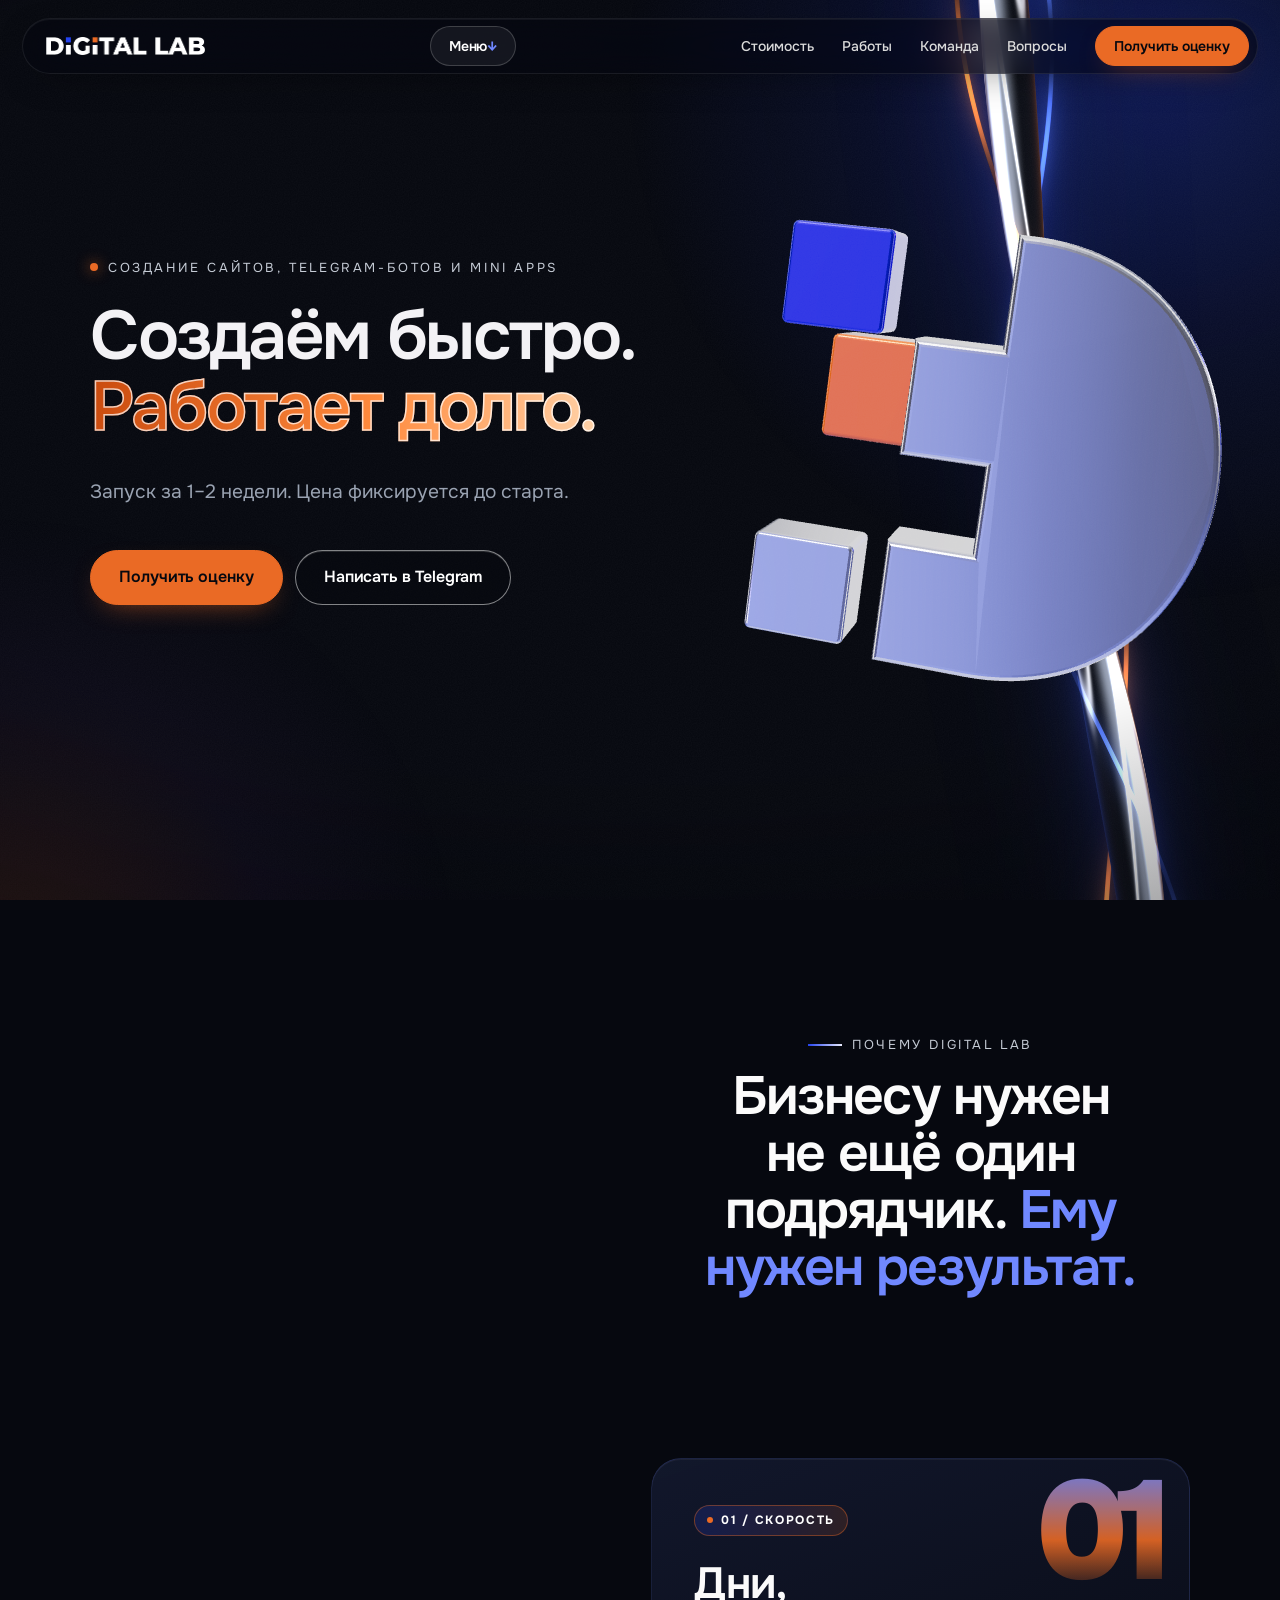
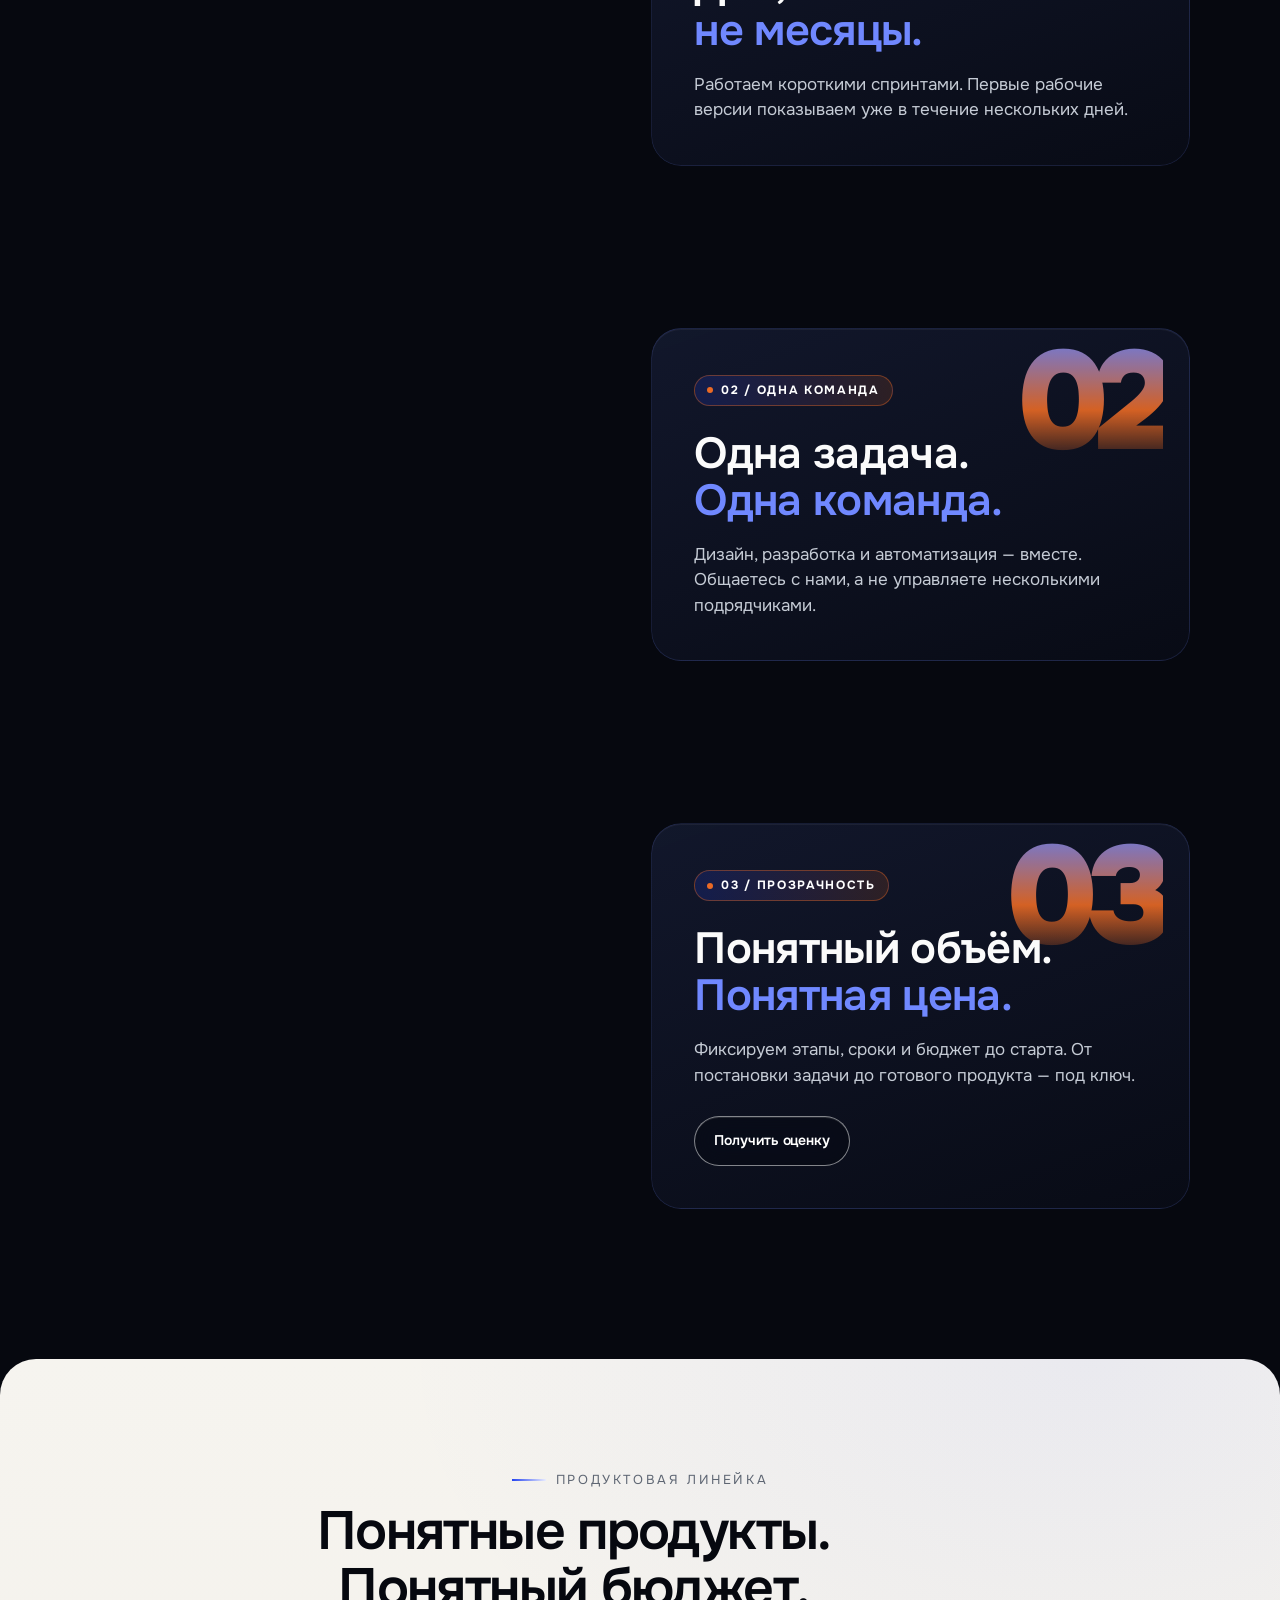
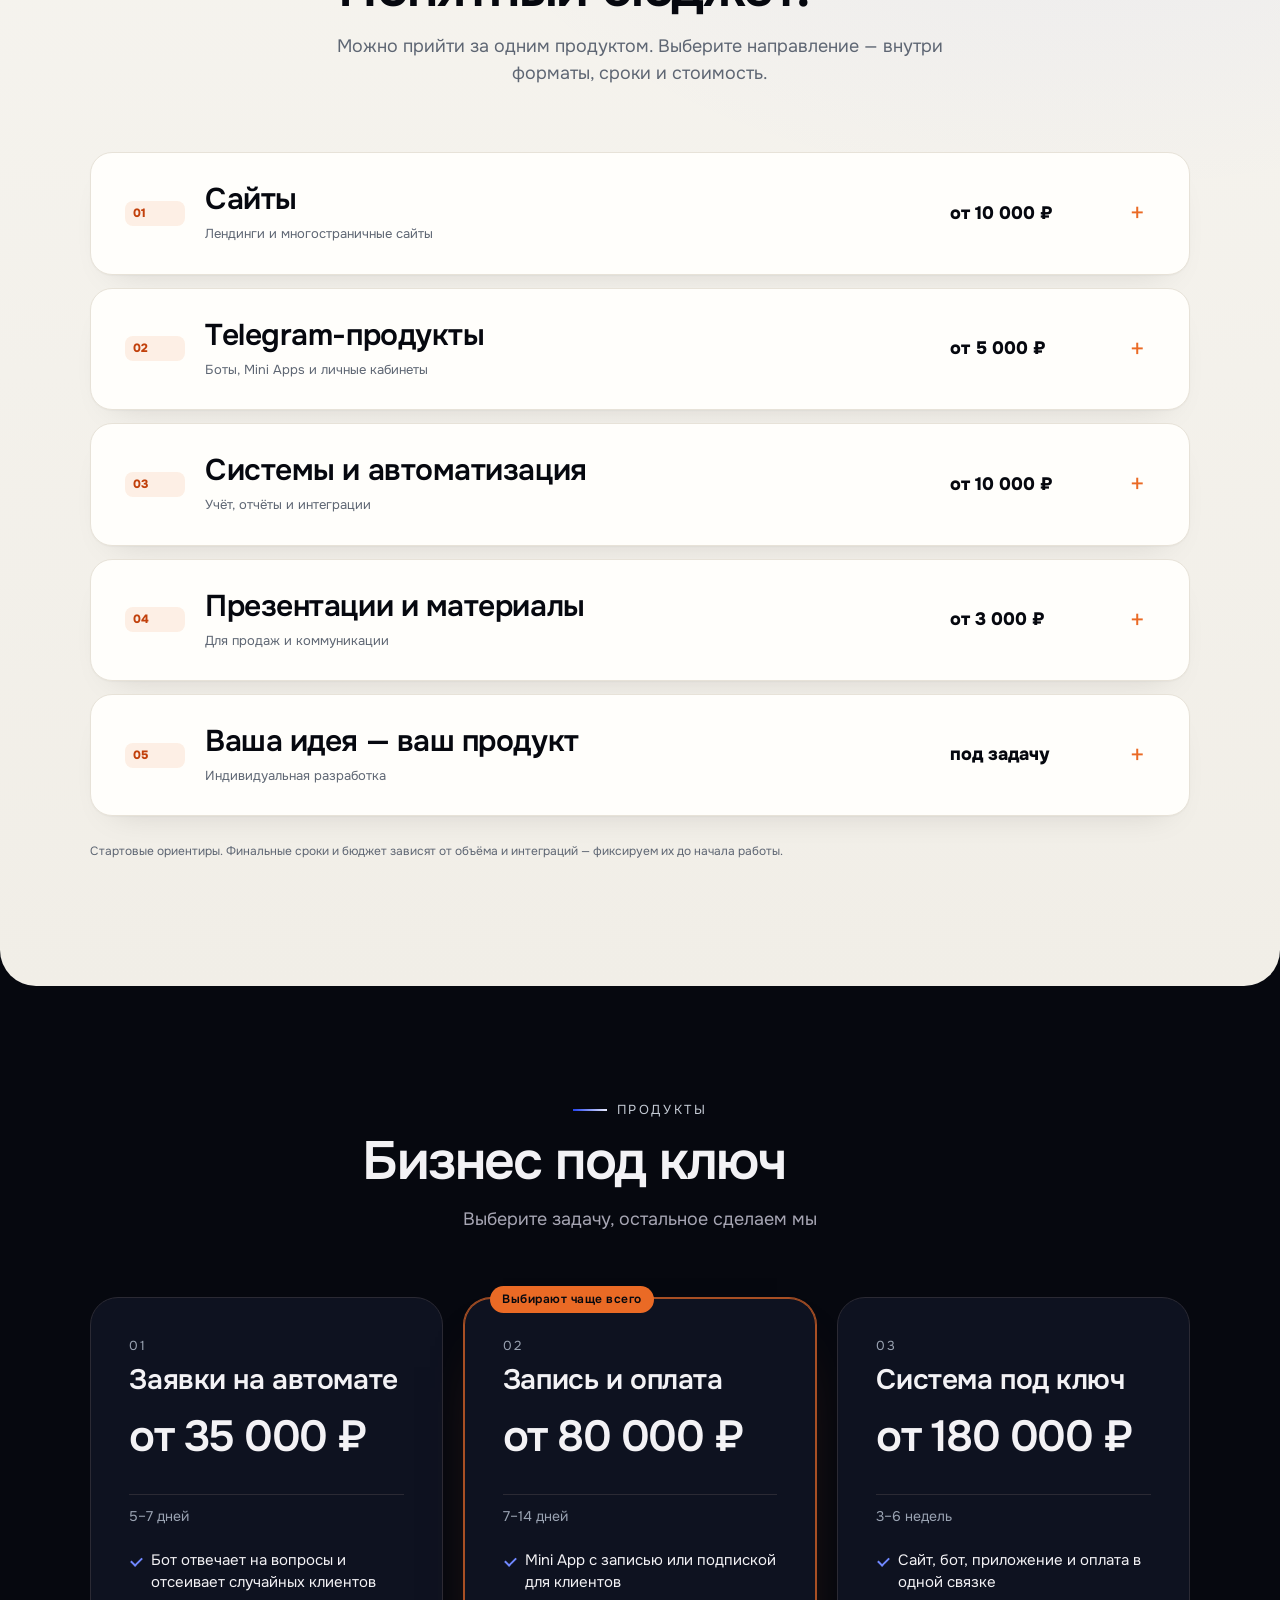
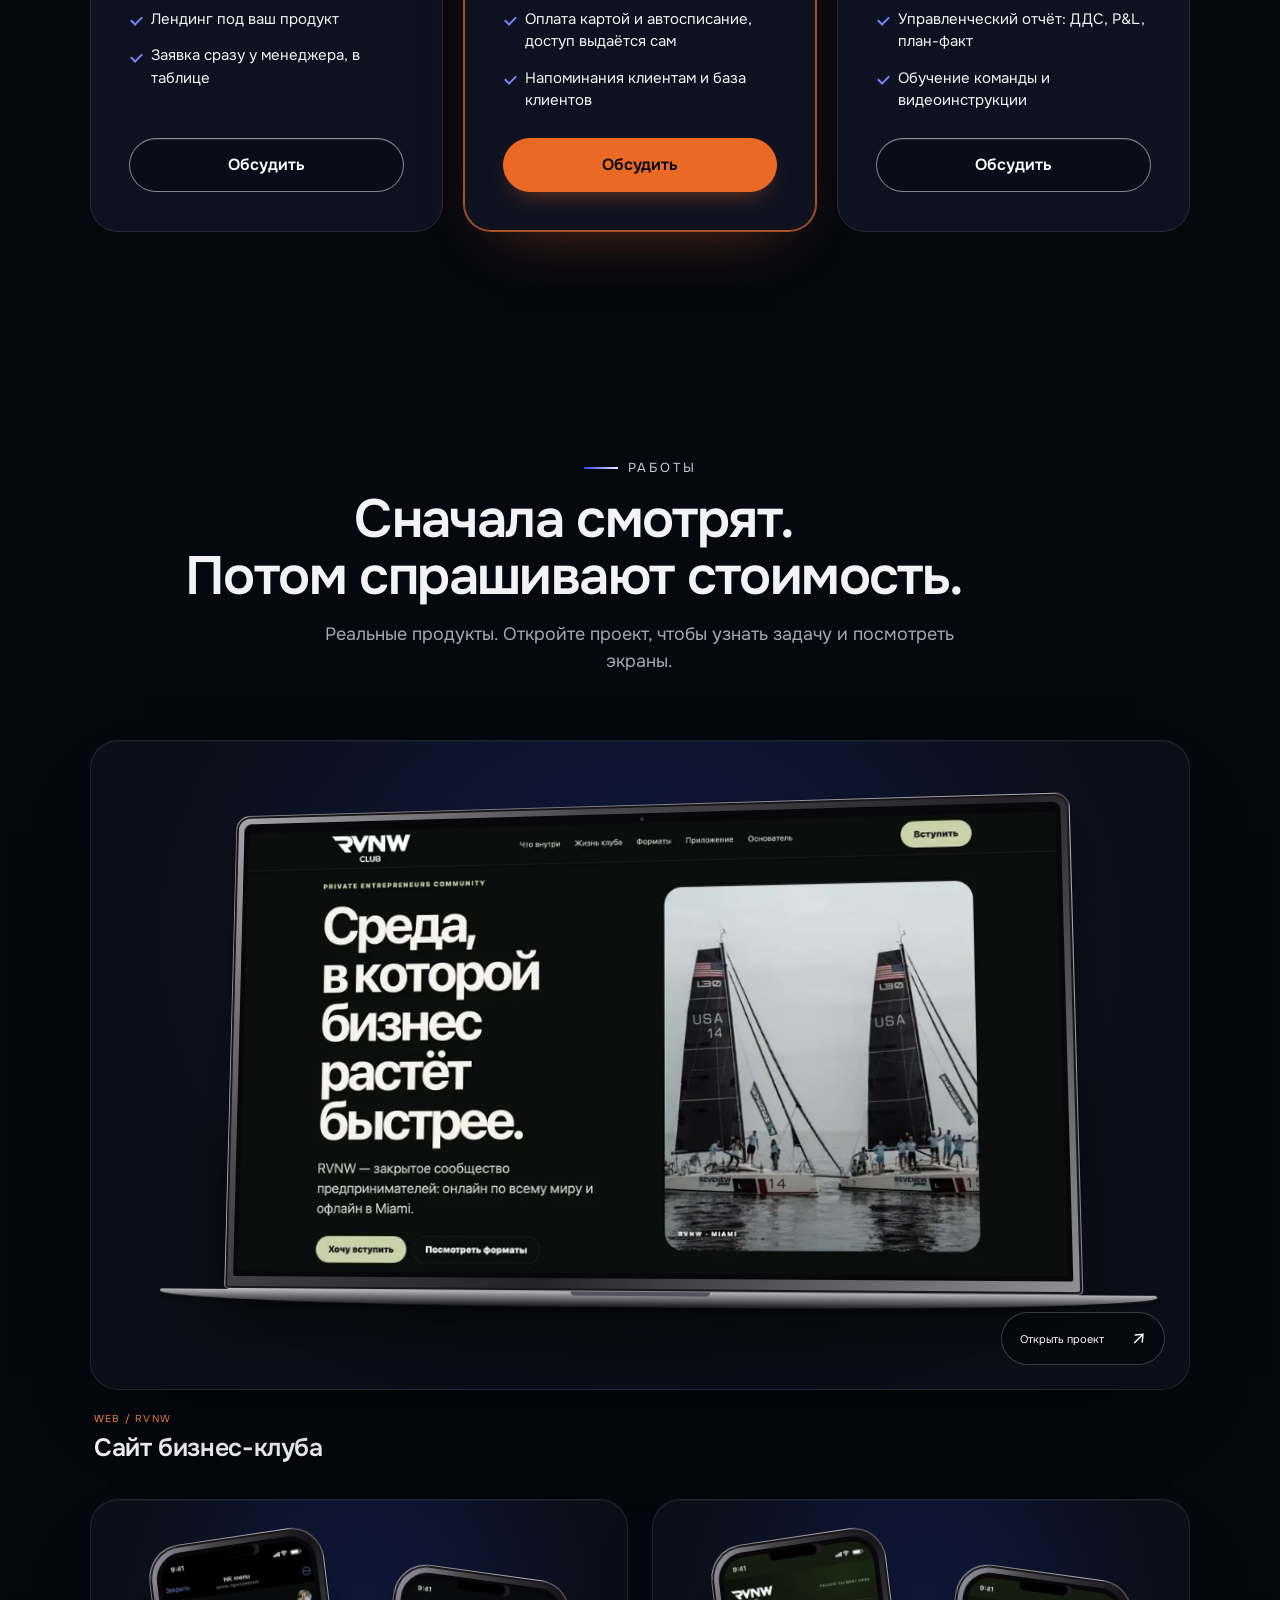
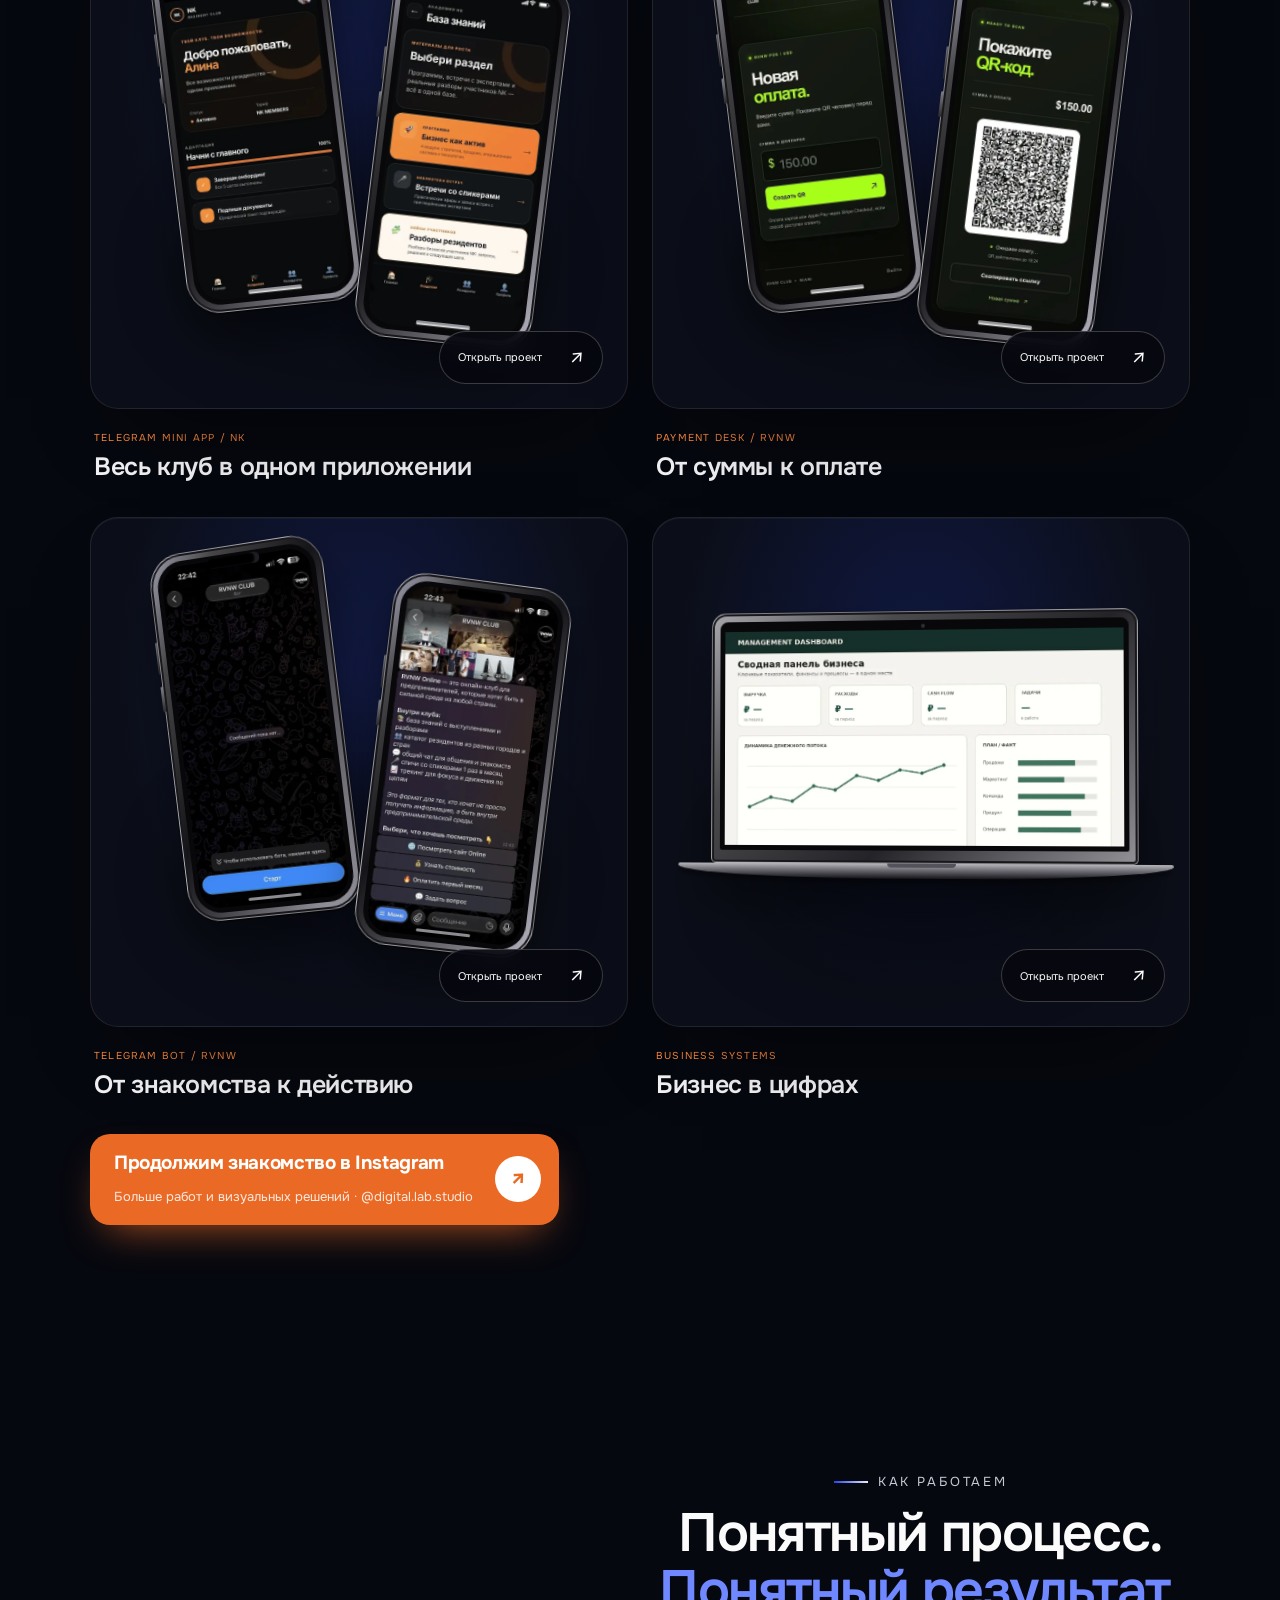
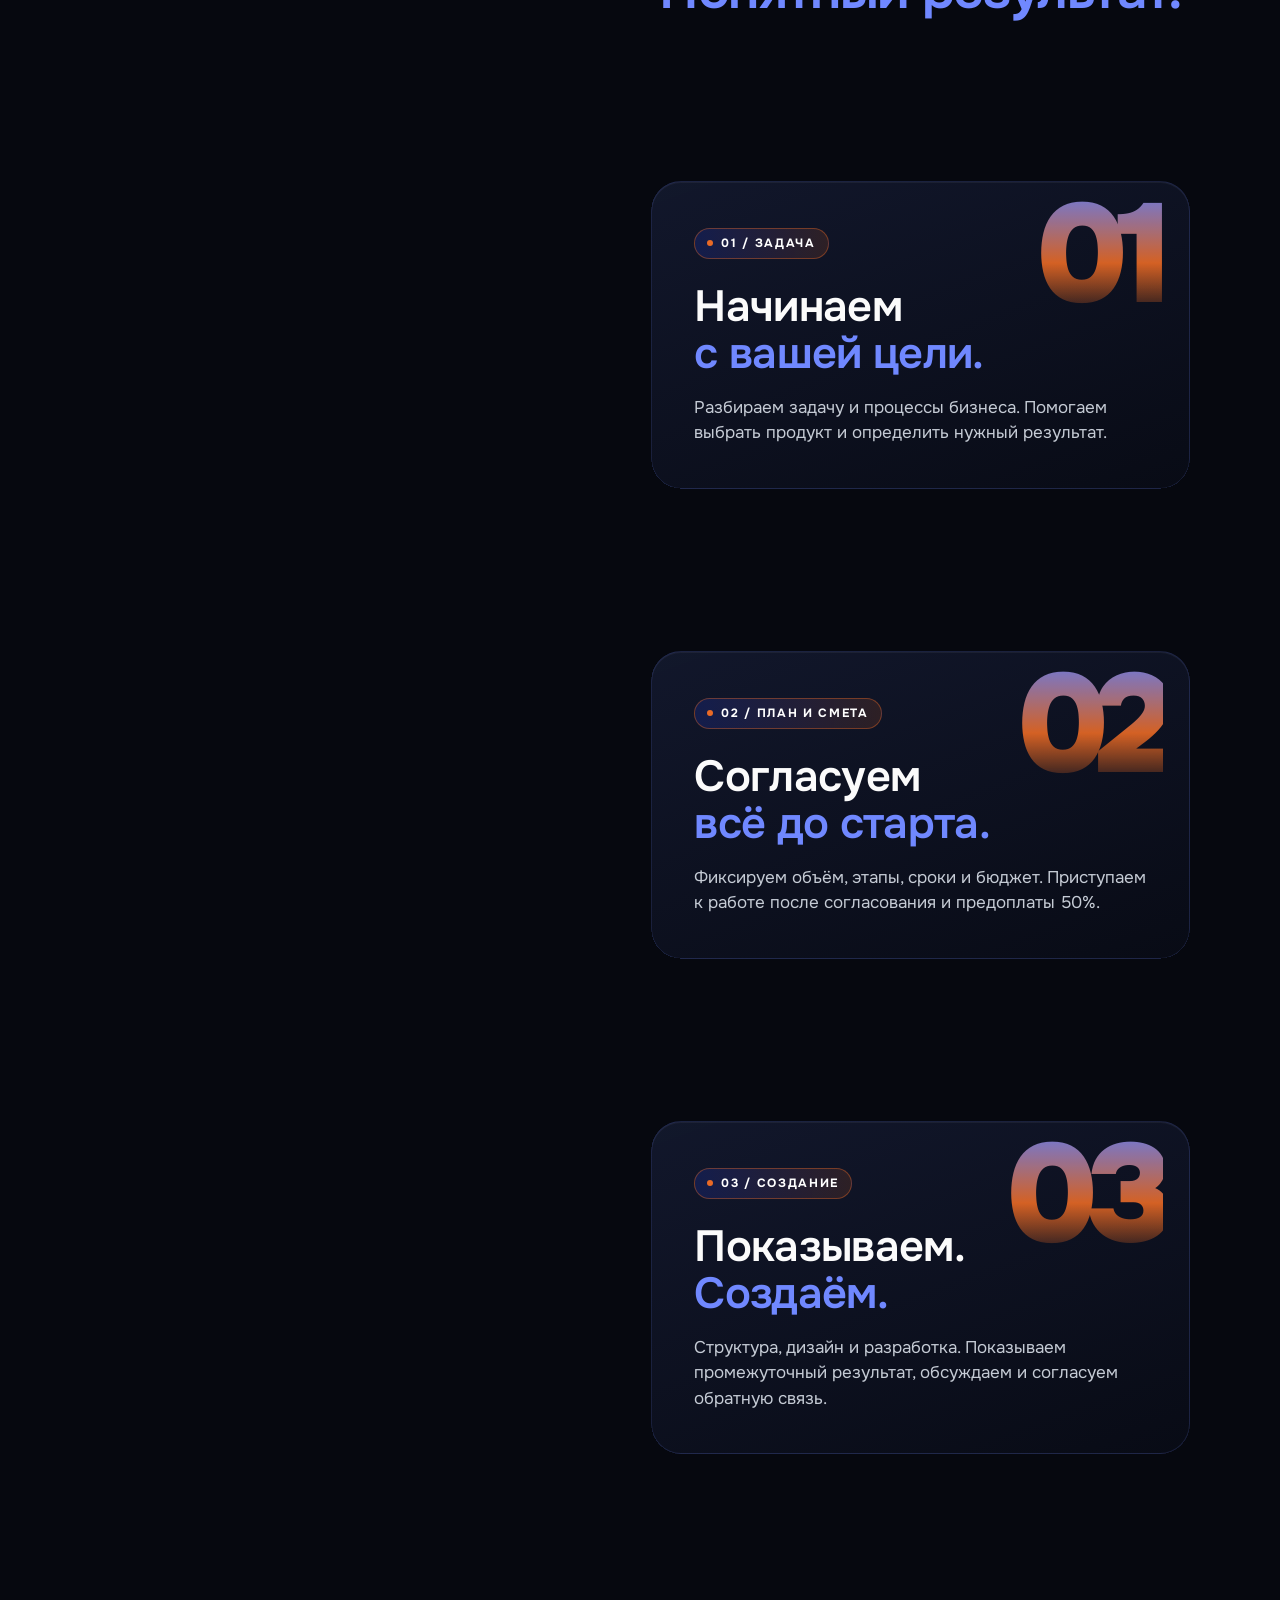
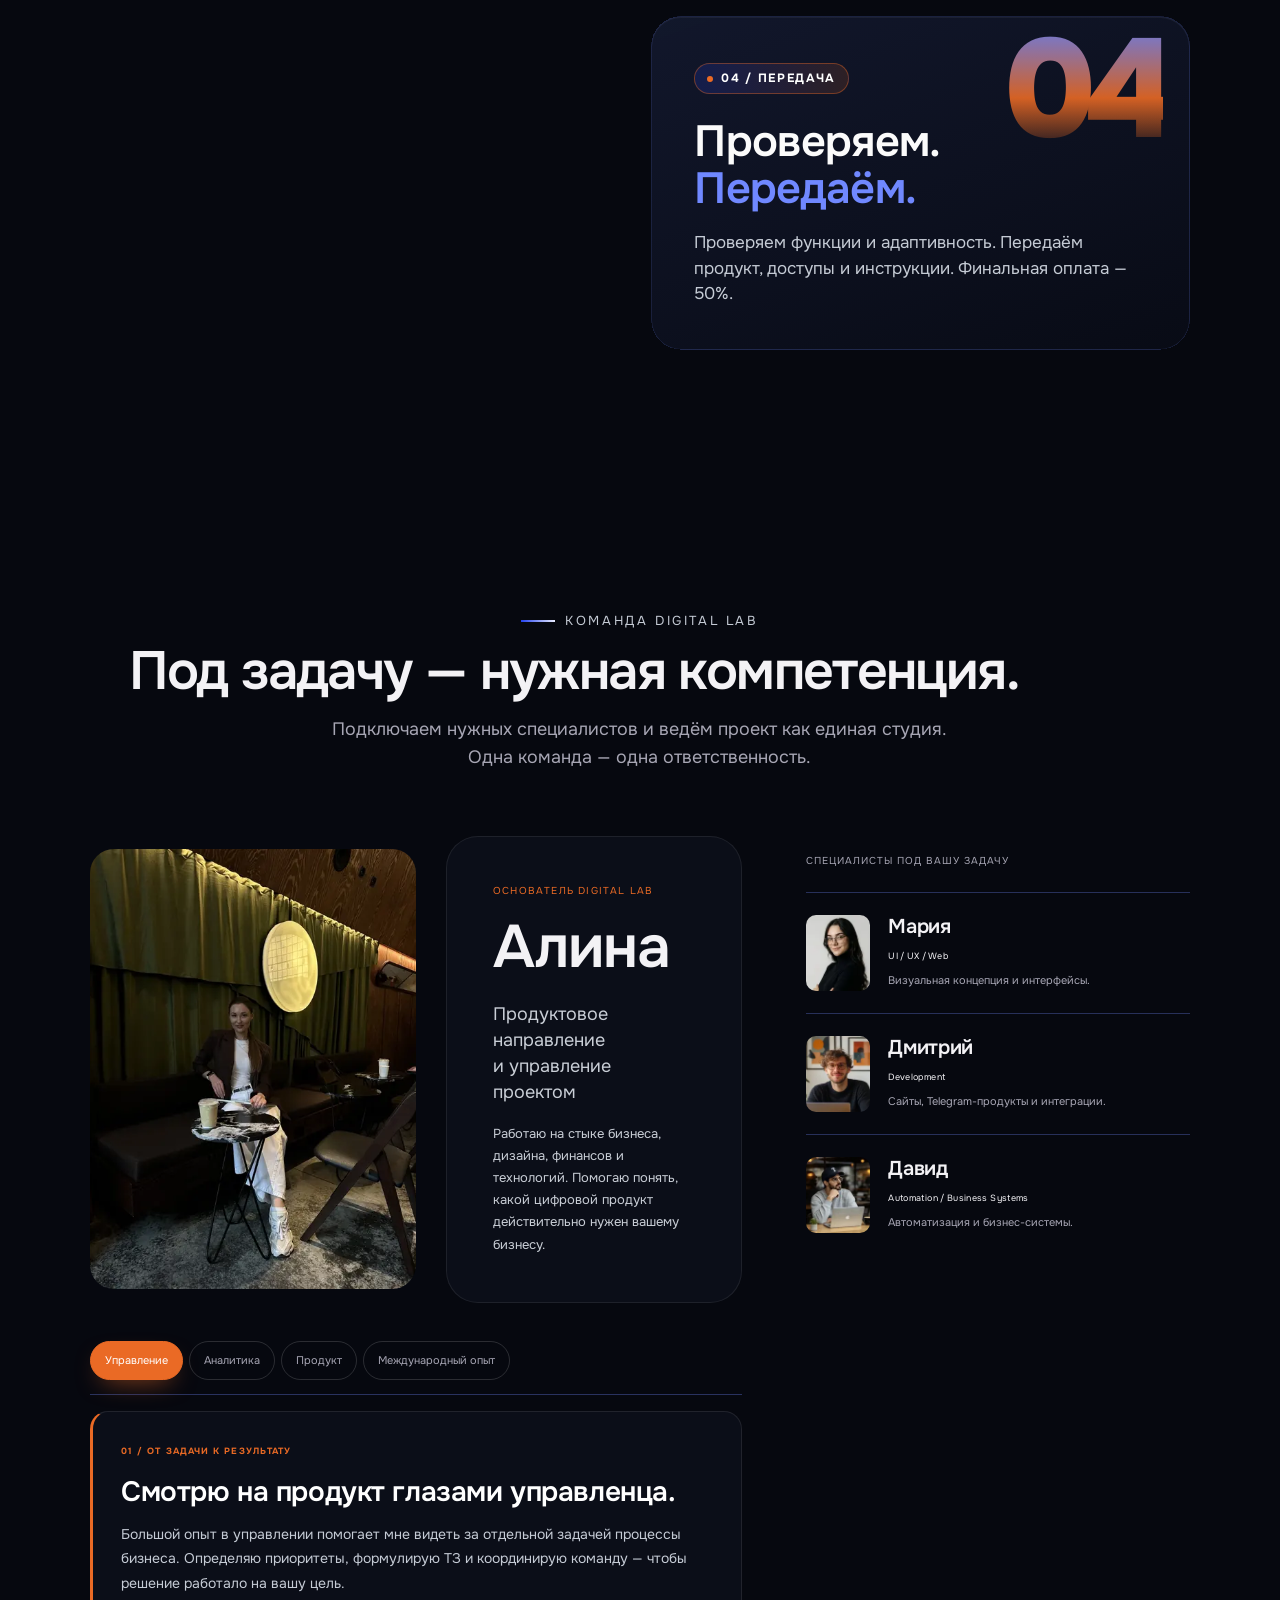
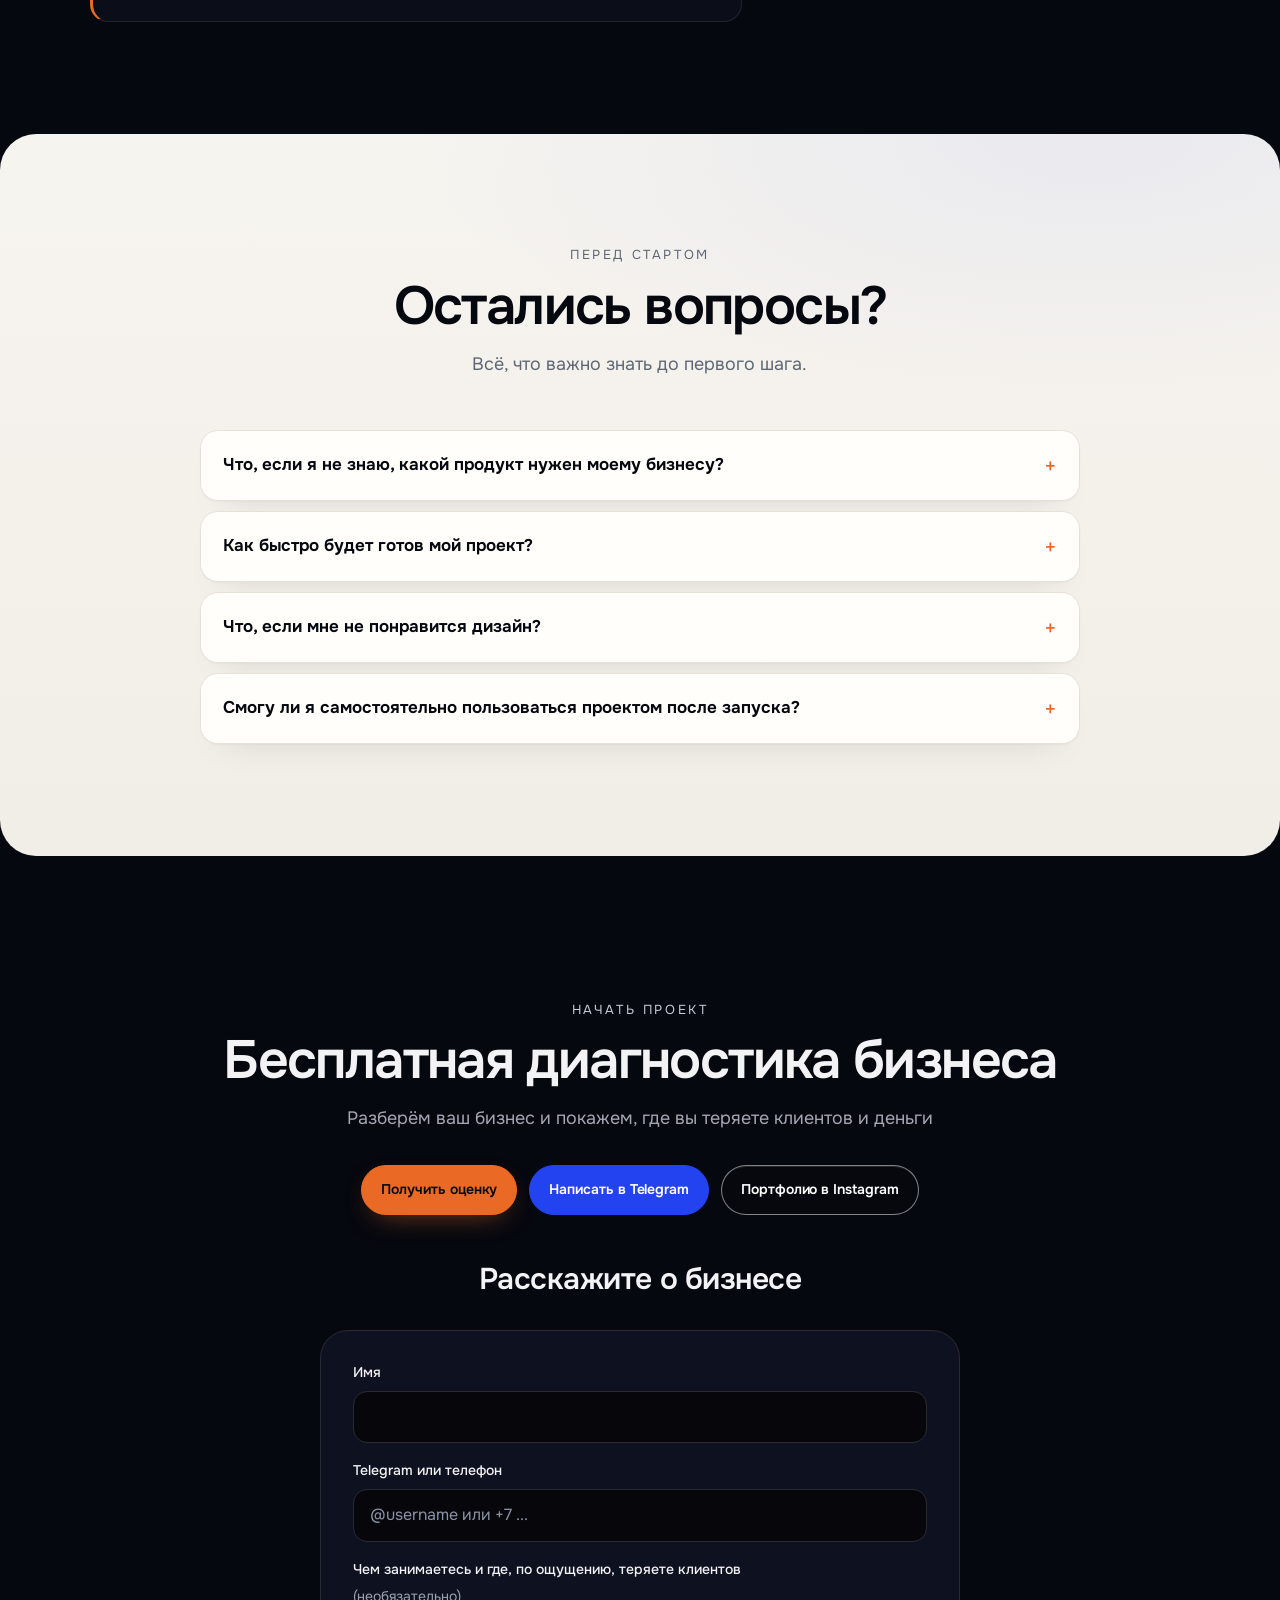
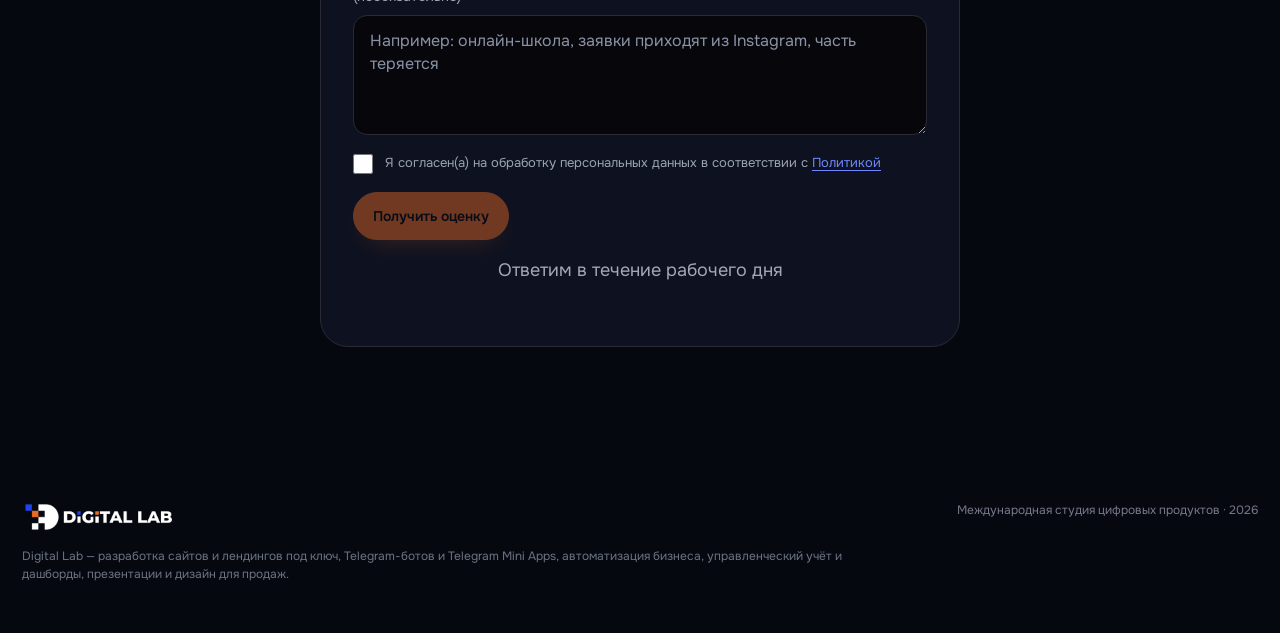
==== commit 16506962: "Правки Алины: H1, две формулировки CTA, Бизнес под ключ 35/80/180, диагностика и форма, патч Марии v" ====
--- a/index.html
+++ b/index.html
@@ -275,7 +275,7 @@
 
 <link rel="preconnect" href="https://fonts.googleapis.com">
 <link rel="preconnect" href="https://fonts.gstatic.com" crossorigin>
-<link href="https://fonts.googleapis.com/css2?family=Onest:wght@400;500;600;800&display=swap" rel="stylesheet">
+<link href="https://fonts.googleapis.com/css2?family=Onest:wght@400..800&display=swap" rel="stylesheet">
 <style>
 :root{
   --bg:#06080F;--bg2:#0B0E18;--ink:#F4F2ED;--muted:#9AA3B2;--line:#1D2334;
@@ -336,7 +336,7 @@
 
 /* Cases are interactive: click to a panel from the bottom */
 .work-media{cursor:pointer;isolation:isolate}
-.work-media .case-trigger{position:absolute;left:22px;bottom:20px;z-index:4;border:1px solid #F4F2ED37;background:#06080Fcc;color:var(--ink);border-radius:999px;padding:10px 14px;font:700 12px/1 inherit;letter-spacing:.03em;cursor:pointer;backdrop-filter:blur(12px);transition:.35s cubic-bezier(.16,1,.3,1)}
+.work-media .case-trigger{position:absolute;left:22px;bottom:20px;z-index:4;border:1px solid #F4F2ED37;background:#06080Fcc;color:var(--ink);border-radius:999px;padding:10px 14px;letter-spacing:.03em;cursor:pointer;backdrop-filter:blur(12px);transition:.35s cubic-bezier(.16,1,.3,1)}
 .work-media:hover .case-trigger{transform:translateX(4px);border-color:#F4F2ED68}
 .case-drawer{position:absolute;inset:auto 10px 10px 10px;z-index:5;background:#06080Ff2;border:1px solid #F4F2ED2b;border-radius:22px;padding:24px;text-align:left;transform:translateY(calc(100% + 20px));transition:transform .7s cubic-bezier(.16,1,.3,1);box-shadow:0 -30px 80px #0007;backdrop-filter:blur(16px)}
 .work-media.case-open .case-drawer{transform:translateY(0)}
@@ -2169,7 +2169,7 @@
 .productCases .productCase.is-collapsed-item{display:none!important}
 .productCases.is-expanded .productCase.is-collapsed-item{display:grid!important}
 .expand-row{display:flex;align-items:center;justify-content:space-between;gap:14px;margin-top:18px;flex-wrap:wrap}
-.expand-btn{appearance:none;border:1px solid rgba(243,235,224,.16);background:#100F1A;color:#FFFFFF;border-radius:999px;padding:15px 20px;font:800 13px/1 inherit;letter-spacing:.04em;cursor:pointer;transition:.25s ease;display:inline-flex;align-items:center;gap:10px}
+.expand-btn{appearance:none;border:1px solid rgba(243,235,224,.16);background:#100F1A;color:#FFFFFF;border-radius:999px;padding:15px 20px;font-weight:600;font-size:13px;line-height:1;letter-spacing:.04em;cursor:pointer;transition:.25s ease;display:inline-flex;align-items:center;gap:10px}
 .expand-btn:hover{transform:translateY(-2px);border-color:rgba(226,223,206,.58);background:#151422}
 .expand-btn .arrow{display:inline-block;transition:transform .28s ease}
 .expand-btn[aria-expanded="true"] .arrow{transform:rotate(180deg)}
@@ -2189,7 +2189,7 @@
 .advantages-toggle-row{display:none}
 @media(max-width:760px){
   .advantages-toggle-row{display:flex;justify-content:flex-start;margin:14px 0 2px}
-  .advantages-toggle-btn{appearance:none;border:1px solid rgba(255,255,255,.08);background:var(--wine);color:#FFFFFF;border-radius:999px;padding:15px 20px;font:800 13px/1 inherit;letter-spacing:.04em;cursor:pointer;display:inline-flex;align-items:center;justify-content:flex-start;gap:10px;text-align:left;transition:.25s ease}
+  .advantages-toggle-btn{appearance:none;border:1px solid rgba(255,255,255,.08);background:var(--wine);color:#FFFFFF;border-radius:999px;padding:15px 20px;font-weight:600;font-size:13px;line-height:1;letter-spacing:.04em;cursor:pointer;display:inline-flex;align-items:center;justify-content:flex-start;gap:10px;text-align:left;transition:.25s ease}
   .advantages-toggle-btn:active{transform:scale(.98)}
   .advantages-toggle-btn .arrow{display:inline-block;transition:transform .28s ease}
   .advantages-toggle-btn[aria-expanded="true"] .arrow{transform:rotate(180deg)}
@@ -2291,6 +2291,12 @@
 .lead-check input{width:20px;height:20px;flex:none;margin:1px 0 0;accent-color:var(--accent);cursor:pointer}
 .lead-check a{color:var(--accent-soft);text-decoration:underline;text-underline-offset:3px}
 .lead-check.is-bad{color:#FF9B9B}
+.lead-title{margin:48px 0 18px;font-size:clamp(22px,2.4vw,30px);font-weight:600;letter-spacing:-.02em}
+.lead-opt{color:var(--muted-on-dark);font-weight:400}
+.lead-note{margin:0;font-size:13px;color:var(--muted-on-dark)}
+.lead-form .btn[disabled]{opacity:.45;cursor:not-allowed}
+.pkg-num{margin:0 0 10px;font-size:13px;letter-spacing:.14em;color:var(--muted-on-dark)}
+.pkg-term{margin:-14px 0 22px;font-size:14px;color:var(--muted-on-dark)}
 /* логотип в футере/диалоге: атрибуты height в разметке растягивали картинку при width из CSS */
 .foot>a img,.dialog-header img,.brand img{height:auto}
 .lead-consent{margin:0;font-size:12px;line-height:1.5;color:var(--muted-on-dark)}
@@ -2324,22 +2330,20 @@
 </div>
 
 <main id="top">
-<section id="hero" class="flow-hero" data-guide="hero"><div class="w"><div class="hero flow-hero-inner"><div class="hero-grid"><div><div class="eyebrow">Создание сайтов, Telegram-ботов и Mini Apps</div><h1>Сайты и боты <span class="outline">под ключ</span></h1><p class="hero-copy">Запуск за 1–2 недели. Цена фиксируется до старта.</p><div class="hero-actions"><a href="https://t.me/alinaaa_ss?text=%D0%97%D0%B4%D1%80%D0%B0%D0%B2%D1%81%D1%82%D0%B2%D1%83%D0%B9%D1%82%D0%B5%21%20%D0%A5%D0%BE%D1%87%D1%83%20%D0%BF%D0%BE%D0%BB%D1%83%D1%87%D0%B8%D1%82%D1%8C%20%D0%BE%D1%86%D0%B5%D0%BD%D0%BA%D1%83%20%D0%BF%D0%BE%20%D0%B7%D0%B0%D0%B4%D0%B0%D1%87%D0%B5%3A%20" target="_blank" rel="noopener" class="btn primary" data-goal="cta_click tg_click" data-place="hero">Написать в Telegram</a><a href="#lead-form" class="btn" data-goal="cta_click" data-place="hero-form">Оставить заявку</a></div></div></div><img class="brand-fallback" src="assets/brand-mark.png" alt="Фирменный знак Digital Lab" width="220" height="177"></div></div>
-<div class="w flow-hero-foot"><span class="flow-scroll-cue">Листайте — познакомимся ближе <b>↓</b></span></div></section>
+<section id="hero" class="flow-hero" data-guide="hero"><div class="w"><div class="hero flow-hero-inner"><div class="hero-grid"><div><div class="eyebrow">Создание сайтов, Telegram-ботов и Mini Apps</div><h1>Создаём быстро. <span class="outline">Работает долго.</span></h1><p class="hero-copy">Запуск за 1–2 недели. Цена фиксируется до старта.</p><div class="hero-actions"><a href="#lead-form" class="btn primary" data-goal="cta_click" data-place="hero-form">Получить оценку</a><a href="https://t.me/alinaaa_ss?text=%D0%97%D0%B4%D1%80%D0%B0%D0%B2%D1%81%D1%82%D0%B2%D1%83%D0%B9%D1%82%D0%B5%21%20%D0%A5%D0%BE%D1%87%D1%83%20%D0%BF%D0%BE%D0%BB%D1%83%D1%87%D0%B8%D1%82%D1%8C%20%D0%BE%D1%86%D0%B5%D0%BD%D0%BA%D1%83%20%D0%BF%D0%BE%20%D0%B7%D0%B0%D0%B4%D0%B0%D1%87%D0%B5%3A%20" target="_blank" rel="noopener" class="btn" data-goal="cta_click tg_click" data-place="hero">Написать в Telegram</a></div></div></div><img class="brand-fallback" src="assets/brand-mark.png" alt="Фирменный знак Digital Lab" width="220" height="177"></div></div>
+<div class="w flow-hero-foot"></div></section>
 <section id="why" class="flow-split" data-guide="why"><div class="w flow-split-grid"><div class="flow-split-aside" aria-hidden="true"></div><div class="flow-split-main">
 <header class="flow-head"><span class="eyebrow flow-eyebrow"><i></i>Почему Digital Lab</span><h2>Бизнесу нужен не ещё один подрядчик. <em>Ему нужен результат.</em></h2></header>
 <article class="flow-card" data-why="0"><span class="flow-card-num" aria-hidden="true">01</span><span class="flow-card-index">01 / Скорость</span><h3>Дни,<br><span>не месяцы.</span></h3><p>Работаем короткими спринтами. Первые рабочие версии показываем уже в течение нескольких дней.</p></article>
 <article class="flow-card" data-why="1"><span class="flow-card-num" aria-hidden="true">02</span><span class="flow-card-index">02 / Одна команда</span><h3>Одна задача.<br><span>Одна команда.</span></h3><p>Дизайн, разработка и автоматизация — вместе. Общаетесь с нами, а не управляете несколькими подрядчиками.</p></article>
-<article class="flow-card" data-why="2"><span class="flow-card-num" aria-hidden="true">03</span><span class="flow-card-index">03 / Прозрачность</span><h3>Понятный объём.<br><span>Понятная цена.</span></h3><p>Фиксируем этапы, сроки и бюджет до старта. От постановки задачи до готового продукта — под ключ.</p><a href="#products" class="btn primary">Изучить стоимость ↗</a></article>
-</div></div></section><section id="products" data-guide="products"><div class="w"><div class="section-head"><div class="eyebrow">Продуктовая линейка</div><div><h2>Понятные продукты.<br>Понятный бюджет.</h2><p>Можно прийти за одним продуктом. Выберите направление — внутри форматы, сроки и стоимость.</p></div></div><div class="price-folders"><details class="price-folder folder-web"><summary><span class="folder-number">01</span><div><h3>Сайты</h3><p>Лендинги и многостраничные сайты</p></div><span class="folder-price">от 10 000 ₽</span><b class="folder-plus">+</b></summary><div class="folder-content"><article><h4>Лендинг под ключ</h4><p>Структура, тексты, дизайн, адаптив и формы.</p><strong>от 10 000 ₽</strong><span>от 3–5 дней</span><a href="https://t.me/alinaaa_ss?text=%D0%9F%D1%80%D0%B8%D0%B2%D0%B5%D1%82%2C%20%D0%90%D0%BB%D0%B8%D0%BD%D0%B0%21%20%D0%A5%D0%BE%D1%87%D1%83%20%D0%BE%D0%B1%D1%81%D1%83%D0%B4%D0%B8%D1%82%D1%8C%3A%20%D0%9B%D0%B5%D0%BD%D0%B4%D0%B8%D0%BD%D0%B3%20%D0%BF%D0%BE%D0%B4%20%D0%BA%D0%BB%D1%8E%D1%87" target="_blank" rel="noopener">Обсудить ↗</a></article><article><h4>Многостраничный сайт</h4><p>Страницы, визуальная система и интеграции.</p><strong>от 20 000 ₽</strong><span>от 5–10 дней</span><a href="https://t.me/alinaaa_ss?text=%D0%9F%D1%80%D0%B8%D0%B2%D0%B5%D1%82%2C%20%D0%90%D0%BB%D0%B8%D0%BD%D0%B0%21%20%D0%A5%D0%BE%D1%87%D1%83%20%D0%BE%D0%B1%D1%81%D1%83%D0%B4%D0%B8%D1%82%D1%8C%3A%20%D0%9C%D0%BD%D0%BE%D0%B3%D0%BE%D1%81%D1%82%D1%80%D0%B0%D0%BD%D0%B8%D1%87%D0%BD%D1%8B%D0%B9%20%D1%81%D0%B0%D0%B9%D1%82" target="_blank" rel="noopener">Обсудить ↗</a></article></div></details><details class="price-folder folder-telegram"><summary><span class="folder-number">02</span><div><h3>Telegram-продукты</h3><p>Боты, Mini Apps и личные кабинеты</p></div><span class="folder-price">от 5 000 ₽</span><b class="folder-plus">+</b></summary><div class="folder-content"><article><h4>Бот и автоматизация</h4><p>Заявки, регистрации, уведомления и сценарии.</p><strong>от 5 000 ₽</strong><span>от 3–7 дней</span><a href="https://t.me/alinaaa_ss?text=%D0%9F%D1%80%D0%B8%D0%B2%D0%B5%D1%82%2C%20%D0%90%D0%BB%D0%B8%D0%BD%D0%B0%21%20%D0%A5%D0%BE%D1%87%D1%83%20%D0%BE%D0%B1%D1%81%D1%83%D0%B4%D0%B8%D1%82%D1%8C%3A%20%D0%91%D0%BE%D1%82%20%D0%B8%20%D0%B0%D0%B2%D1%82%D0%BE%D0%BC%D0%B0%D1%82%D0%B8%D0%B7%D0%B0%D1%86%D0%B8%D1%8F" target="_blank" rel="noopener">Обсудить ↗</a></article><article><h4>Mini App / личный кабинет</h4><p>Профиль, каталог, подписка, контент и события.</p><strong>от 20 000 ₽</strong><span>от 7–14 дней</span><a href="https://t.me/alinaaa_ss?text=%D0%9F%D1%80%D0%B8%D0%B2%D0%B5%D1%82%2C%20%D0%90%D0%BB%D0%B8%D0%BD%D0%B0%21%20%D0%A5%D0%BE%D1%87%D1%83%20%D0%BE%D0%B1%D1%81%D1%83%D0%B4%D0%B8%D1%82%D1%8C%3A%20Mini%20App%20/%20%D0%BB%D0%B8%D1%87%D0%BD%D1%8B%D0%B9%20%D0%BA%D0%B0%D0%B1%D0%B8%D0%BD%D0%B5%D1%82" target="_blank" rel="noopener">Обсудить ↗</a></article></div></details><details class="price-folder folder-systems"><summary><span class="folder-number">03</span><div><h3>Системы и автоматизация</h3><p>Учёт, отчёты и интеграции</p></div><span class="folder-price">от 10 000 ₽</span><b class="folder-plus">+</b></summary><div class="folder-content"><article><h4>Управленческая система</h4><p>ДДС, P&L, план/факт, бюджеты и дашборды.</p><strong>от 10 000 ₽</strong><span>от 4–8 дней</span><a href="https://t.me/alinaaa_ss?text=%D0%9F%D1%80%D0%B8%D0%B2%D0%B5%D1%82%2C%20%D0%90%D0%BB%D0%B8%D0%BD%D0%B0%21%20%D0%A5%D0%BE%D1%87%D1%83%20%D0%BE%D0%B1%D1%81%D1%83%D0%B4%D0%B8%D1%82%D1%8C%3A%20%D0%A3%D0%BF%D1%80%D0%B0%D0%B2%D0%BB%D0%B5%D0%BD%D1%87%D0%B5%D1%81%D0%BA%D0%B0%D1%8F%20%D1%81%D0%B8%D1%81%D1%82%D0%B5%D0%BC%D0%B0" target="_blank" rel="noopener">Обсудить ↗</a></article><article><h4>Интеграции и платёжные сценарии</h4><p>Сервисы, платёжные ссылки, QR и уведомления.</p><strong>от 5 000 ₽</strong><span>от 2–8 дней</span><a href="https://t.me/alinaaa_ss" target="_blank" rel="noopener">Обсудить ↗</a></article></div></details><details class="price-folder folder-design"><summary><span class="folder-number">04</span><div><h3>Презентации и материалы</h3><p>Для продаж и коммуникации</p></div><span class="folder-price">от 3 000 ₽</span><b class="folder-plus">+</b></summary><div class="folder-content"><article><h4>Презентация / брошюра</h4><p>Презентации, коммерческие предложения, PDF и гайды.</p><strong>от 3 000 ₽</strong><span>от 2–5 дней</span><a href="https://t.me/alinaaa_ss?text=%D0%9F%D1%80%D0%B8%D0%B2%D0%B5%D1%82%2C%20%D0%90%D0%BB%D0%B8%D0%BD%D0%B0%21%20%D0%A5%D0%BE%D1%87%D1%83%20%D0%BE%D0%B1%D1%81%D1%83%D0%B4%D0%B8%D1%82%D1%8C%3A%20%D0%9F%D1%80%D0%B5%D0%B7%D0%B5%D0%BD%D1%82%D0%B0%D1%86%D0%B8%D1%8F%20/%20%D0%B1%D1%80%D0%BE%D1%88%D1%8E%D1%80%D0%B0" target="_blank" rel="noopener">Обсудить ↗</a></article></div></details><details class="price-folder folder-custom"><summary><span class="folder-number">05</span><div><h3>Ваша идея — ваш продукт</h3><p>Индивидуальная разработка</p></div><span class="folder-price">под задачу</span><b class="folder-plus">+</b></summary><div class="folder-content"><article><h4>Индивидуальная разработка</h4><p>Разработаем любой цифровой продукт под ваши процессы. Поделитесь идеей или объясните задачу бизнеса — предложим решение и создадим его специально для вас.</p><strong>Оценка под задачу</strong><a href="https://t.me/alinaaa_ss?text=%D0%9F%D1%80%D0%B8%D0%B2%D0%B5%D1%82%2C%20%D0%90%D0%BB%D0%B8%D0%BD%D0%B0%21%20%D0%A5%D0%BE%D1%87%D1%83%20%D0%BE%D0%B1%D1%81%D1%83%D0%B4%D0%B8%D1%82%D1%8C%3A%20%D0%B8%D0%BD%D0%B4%D0%B8%D0%B2%D0%B8%D0%B4%D1%83%D0%B0%D0%BB%D1%8C%D0%BD%D0%B0%D1%8F%20%D1%80%D0%B0%D0%B7%D1%80%D0%B0%D0%B1%D0%BE%D1%82%D0%BA%D0%B0" target="_blank" rel="noopener">Поделиться идеей ↗</a></article></div></details></div><p class="price-note">Стартовые ориентиры. Финальные сроки и бюджет зависят от объёма и интеграций — фиксируем их до начала работы.</p></div></section>
-<section id="packages" data-guide="packages"><div class="w"><div class="section-head"><div class="eyebrow">Сайт под ключ</div><div><h2>Сайт под ключ</h2></div></div>
+<article class="flow-card" data-why="2"><span class="flow-card-num" aria-hidden="true">03</span><span class="flow-card-index">03 / Прозрачность</span><h3>Понятный объём.<br><span>Понятная цена.</span></h3><p>Фиксируем этапы, сроки и бюджет до старта. От постановки задачи до готового продукта — под ключ.</p><a href="#lead-form" class="btn primary" data-goal="cta_click" data-place="why">Получить оценку</a></article>
+</div></div></section><section id="products" data-guide="products"><div class="w"><div class="section-head"><div class="eyebrow">Продуктовая линейка</div><div><h2>Понятные продукты.<br>Понятный бюджет.</h2><p>Можно прийти за одним продуктом. Выберите направление — внутри форматы, сроки и стоимость.</p></div></div><div class="price-folders"><details class="price-folder folder-web"><summary><span class="folder-number">01</span><div><h3>Сайты</h3><p>Лендинги и многостраничные сайты</p></div><span class="folder-price">от 10 000 ₽</span><b class="folder-plus">+</b></summary><div class="folder-content"><article><h4>Лендинг под ключ</h4><p>Структура, тексты, дизайн, адаптив и формы.</p><strong>от 10 000 ₽</strong><span>от 3–5 дней</span><a href="https://t.me/alinaaa_ss?text=%D0%9F%D1%80%D0%B8%D0%B2%D0%B5%D1%82%2C%20%D0%90%D0%BB%D0%B8%D0%BD%D0%B0%21%20%D0%A5%D0%BE%D1%87%D1%83%20%D0%BE%D0%B1%D1%81%D1%83%D0%B4%D0%B8%D1%82%D1%8C%3A%20%D0%9B%D0%B5%D0%BD%D0%B4%D0%B8%D0%BD%D0%B3%20%D0%BF%D0%BE%D0%B4%20%D0%BA%D0%BB%D1%8E%D1%87" target="_blank" rel="noopener">Обсудить ↗</a></article><article><h4>Многостраничный сайт</h4><p>Страницы, визуальная система и интеграции.</p><strong>от 20 000 ₽</strong><span>от 5–10 дней</span><a href="https://t.me/alinaaa_ss?text=%D0%9F%D1%80%D0%B8%D0%B2%D0%B5%D1%82%2C%20%D0%90%D0%BB%D0%B8%D0%BD%D0%B0%21%20%D0%A5%D0%BE%D1%87%D1%83%20%D0%BE%D0%B1%D1%81%D1%83%D0%B4%D0%B8%D1%82%D1%8C%3A%20%D0%9C%D0%BD%D0%BE%D0%B3%D0%BE%D1%81%D1%82%D1%80%D0%B0%D0%BD%D0%B8%D1%87%D0%BD%D1%8B%D0%B9%20%D1%81%D0%B0%D0%B9%D1%82" target="_blank" rel="noopener">Обсудить ↗</a></article></div></details><details class="price-folder folder-telegram"><summary><span class="folder-number">02</span><div><h3>Telegram-продукты</h3><p>Боты, Mini Apps и личные кабинеты</p></div><span class="folder-price">от 5 000 ₽</span><b class="folder-plus">+</b></summary><div class="folder-content"><article><h4>Бот и автоматизация</h4><p>Заявки, регистрации, уведомления и сценарии.</p><strong>от 5 000 ₽</strong><span>от 3–7 дней</span><a href="https://t.me/alinaaa_ss?text=%D0%9F%D1%80%D0%B8%D0%B2%D0%B5%D1%82%2C%20%D0%90%D0%BB%D0%B8%D0%BD%D0%B0%21%20%D0%A5%D0%BE%D1%87%D1%83%20%D0%BE%D0%B1%D1%81%D1%83%D0%B4%D0%B8%D1%82%D1%8C%3A%20%D0%91%D0%BE%D1%82%20%D0%B8%20%D0%B0%D0%B2%D1%82%D0%BE%D0%BC%D0%B0%D1%82%D0%B8%D0%B7%D0%B0%D1%86%D0%B8%D1%8F" target="_blank" rel="noopener">Обсудить ↗</a></article><article><h4>Mini App / личный кабинет</h4><p>Профиль, каталог, подписка, контент и события.</p><strong>от 20 000 ₽</strong><span>от 7–14 дней</span><a href="https://t.me/alinaaa_ss?text=%D0%9F%D1%80%D0%B8%D0%B2%D0%B5%D1%82%2C%20%D0%90%D0%BB%D0%B8%D0%BD%D0%B0%21%20%D0%A5%D0%BE%D1%87%D1%83%20%D0%BE%D0%B1%D1%81%D1%83%D0%B4%D0%B8%D1%82%D1%8C%3A%20Mini%20App%20/%20%D0%BB%D0%B8%D1%87%D0%BD%D1%8B%D0%B9%20%D0%BA%D0%B0%D0%B1%D0%B8%D0%BD%D0%B5%D1%82" target="_blank" rel="noopener">Обсудить ↗</a></article></div></details><details class="price-folder folder-systems"><summary><span class="folder-number">03</span><div><h3>Системы и автоматизация</h3><p>Учёт, отчёты и интеграции</p></div><span class="folder-price">от 10 000 ₽</span><b class="folder-plus">+</b></summary><div class="folder-content"><article><h4>Управленческая система</h4><p>ДДС, P&L, план/факт, бюджеты и дашборды.</p><strong>от 10 000 ₽</strong><span>от 4–8 дней</span><a href="https://t.me/alinaaa_ss?text=%D0%9F%D1%80%D0%B8%D0%B2%D0%B5%D1%82%2C%20%D0%90%D0%BB%D0%B8%D0%BD%D0%B0%21%20%D0%A5%D0%BE%D1%87%D1%83%20%D0%BE%D0%B1%D1%81%D1%83%D0%B4%D0%B8%D1%82%D1%8C%3A%20%D0%A3%D0%BF%D1%80%D0%B0%D0%B2%D0%BB%D0%B5%D0%BD%D1%87%D0%B5%D1%81%D0%BA%D0%B0%D1%8F%20%D1%81%D0%B8%D1%81%D1%82%D0%B5%D0%BC%D0%B0" target="_blank" rel="noopener">Обсудить ↗</a></article><article><h4>Интеграции и платёжные сценарии</h4><p>Сервисы, платёжные ссылки, QR и уведомления.</p><strong>от 5 000 ₽</strong><span>от 2–8 дней</span><a href="https://t.me/alinaaa_ss" target="_blank" rel="noopener">Обсудить ↗</a></article></div></details><details class="price-folder folder-design"><summary><span class="folder-number">04</span><div><h3>Презентации и материалы</h3><p>Для продаж и коммуникации</p></div><span class="folder-price">от 3 000 ₽</span><b class="folder-plus">+</b></summary><div class="folder-content"><article><h4>Презентация / брошюра</h4><p>Презентации, коммерческие предложения, PDF и гайды.</p><strong>от 3 000 ₽</strong><span>от 2–5 дней</span><a href="https://t.me/alinaaa_ss?text=%D0%9F%D1%80%D0%B8%D0%B2%D0%B5%D1%82%2C%20%D0%90%D0%BB%D0%B8%D0%BD%D0%B0%21%20%D0%A5%D0%BE%D1%87%D1%83%20%D0%BE%D0%B1%D1%81%D1%83%D0%B4%D0%B8%D1%82%D1%8C%3A%20%D0%9F%D1%80%D0%B5%D0%B7%D0%B5%D0%BD%D1%82%D0%B0%D1%86%D0%B8%D1%8F%20/%20%D0%B1%D1%80%D0%BE%D1%88%D1%8E%D1%80%D0%B0" target="_blank" rel="noopener">Обсудить ↗</a></article></div></details><details class="price-folder folder-custom"><summary><span class="folder-number">05</span><div><h3>Ваша идея — ваш продукт</h3><p>Индивидуальная разработка</p></div><span class="folder-price">под задачу</span><b class="folder-plus">+</b></summary><div class="folder-content"><article><h4>Индивидуальная разработка</h4><p>Разработаем любой цифровой продукт под ваши процессы. Поделитесь идеей или объясните задачу бизнеса — предложим решение и создадим его специально для вас.</p><strong>Оценка под задачу</strong><a href="https://t.me/alinaaa_ss?text=%D0%9F%D1%80%D0%B8%D0%B2%D0%B5%D1%82%2C%20%D0%90%D0%BB%D0%B8%D0%BD%D0%B0%21%20%D0%A5%D0%BE%D1%87%D1%83%20%D0%BE%D0%B1%D1%81%D1%83%D0%B4%D0%B8%D1%82%D1%8C%3A%20%D0%B8%D0%BD%D0%B4%D0%B8%D0%B2%D0%B8%D0%B4%D1%83%D0%B0%D0%BB%D1%8C%D0%BD%D0%B0%D1%8F%20%D1%80%D0%B0%D0%B7%D1%80%D0%B0%D0%B1%D0%BE%D1%82%D0%BA%D0%B0" target="_blank" rel="noopener">Обсудить ↗</a></article></div></details></div><p class="price-note">Стартовые ориентиры. Финальные сроки и бюджет зависят от объёма и интеграций — фиксируем их до начала работы.</p></div></section>
+<section id="packages" data-guide="packages"><div class="w"><div class="section-head"><div class="eyebrow">Продукты</div><div><h2>Бизнес под ключ</h2><p>Выберите задачу, остальное сделаем мы</p></div></div>
 <div class="pkg-grid">
-<article class="pkg"><h3>Старт</h3><p class="pkg-price">от 30 000 ₽</p><ul><li>Лендинг с индивидуальным дизайном</li><li>Тексты и структуру делаем мы</li><li>Заявки в Telegram, Яндекс.Метрика</li><li>Запуск за 7–10 дней</li></ul><a class="btn primary" href="https://t.me/alinaaa_ss?text=%D0%97%D0%B4%D1%80%D0%B0%D0%B2%D1%81%D1%82%D0%B2%D1%83%D0%B9%D1%82%D0%B5%21%20%D0%A5%D0%BE%D1%87%D1%83%20%D0%B7%D0%B0%D0%BA%D0%B0%D0%B7%D0%B0%D1%82%D1%8C%20%D1%81%D0%B0%D0%B9%D1%82%2C%20%D0%BF%D0%B0%D0%BA%D0%B5%D1%82%20%C2%AB%D0%A1%D1%82%D0%B0%D1%80%D1%82%C2%BB.%20" target="_blank" rel="noopener" data-goal="cta_click tg_click" data-place="pkg-start">Заказать</a></article>
-<article class="pkg pkg--rec"><span class="pkg-tag">Рекомендуем</span><h3>Бизнес</h3><p class="pkg-price">от 45 000 ₽</p><ul><li>Сайт до 5 страниц</li><li>Telegram-бот и таблица заявок</li><li>3 круга правок, 30 дней поддержки</li><li>Инструкция, как менять тексты</li></ul><a class="btn primary" href="https://t.me/alinaaa_ss?text=%D0%97%D0%B4%D1%80%D0%B0%D0%B2%D1%81%D1%82%D0%B2%D1%83%D0%B9%D1%82%D0%B5%21%20%D0%A5%D0%BE%D1%87%D1%83%20%D0%B7%D0%B0%D0%BA%D0%B0%D0%B7%D0%B0%D1%82%D1%8C%20%D1%81%D0%B0%D0%B9%D1%82%2C%20%D0%BF%D0%B0%D0%BA%D0%B5%D1%82%20%C2%AB%D0%91%D0%B8%D0%B7%D0%BD%D0%B5%D1%81%C2%BB.%20" target="_blank" rel="noopener" data-goal="cta_click tg_click" data-place="pkg-business">Заказать</a></article>
-<article class="pkg"><h3>Под ключ</h3><p class="pkg-price">от 70 000 ₽</p><ul><li>Сайт до 10 страниц или Mini App</li><li>Приём оплаты и интеграции</li><li>Бот с расширенным сценарием</li><li>60 дней поддержки, видеообучение</li></ul><a class="btn primary" href="https://t.me/alinaaa_ss?text=%D0%97%D0%B4%D1%80%D0%B0%D0%B2%D1%81%D1%82%D0%B2%D1%83%D0%B9%D1%82%D0%B5%21%20%D0%A5%D0%BE%D1%87%D1%83%20%D0%B7%D0%B0%D0%BA%D0%B0%D0%B7%D0%B0%D1%82%D1%8C%20%D1%81%D0%B0%D0%B9%D1%82%2C%20%D0%BF%D0%B0%D0%BA%D0%B5%D1%82%20%C2%AB%D0%9F%D0%BE%D0%B4%20%D0%BA%D0%BB%D1%8E%D1%87%C2%BB.%20" target="_blank" rel="noopener" data-goal="cta_click tg_click" data-place="pkg-turnkey">Обсудить</a></article>
+<article class="pkg"><p class="pkg-num">01</p><h3>Заявки на автомате</h3><p class="pkg-price">от 35 000 ₽</p><p class="pkg-term">5–7 дней</p><ul><li>Бот отвечает на вопросы и отсеивает случайных клиентов</li><li>Лендинг под ваш продукт</li><li>Заявка сразу у менеджера, в таблице</li></ul><a class="btn" href="https://t.me/alinaaa_ss?text=%D0%97%D0%B4%D1%80%D0%B0%D0%B2%D1%81%D1%82%D0%B2%D1%83%D0%B9%D1%82%D0%B5%21%20%D0%A5%D0%BE%D1%87%D1%83%20%D0%BE%D0%B1%D1%81%D1%83%D0%B4%D0%B8%D1%82%D1%8C%20%D0%BF%D1%80%D0%BE%D0%B4%D1%83%D0%BA%D1%82%20%C2%AB%D0%97%D0%B0%D1%8F%D0%B2%D0%BA%D0%B8%20%D0%BD%D0%B0%20%D0%B0%D0%B2%D1%82%D0%BE%D0%BC%D0%B0%D1%82%D0%B5%C2%BB.%20" target="_blank" rel="noopener" data-goal="cta_click tg_click" data-place="pkg-leads">Обсудить</a></article>
+<article class="pkg pkg--rec"><span class="pkg-tag">Выбирают чаще всего</span><p class="pkg-num">02</p><h3>Запись и оплата</h3><p class="pkg-price">от 80 000 ₽</p><p class="pkg-term">7–14 дней</p><ul><li>Mini App с записью или подпиской для клиентов</li><li>Оплата картой и автосписание, доступ выдаётся сам</li><li>Напоминания клиентам и база клиентов</li></ul><a class="btn" href="https://t.me/alinaaa_ss?text=%D0%97%D0%B4%D1%80%D0%B0%D0%B2%D1%81%D1%82%D0%B2%D1%83%D0%B9%D1%82%D0%B5%21%20%D0%A5%D0%BE%D1%87%D1%83%20%D0%BE%D0%B1%D1%81%D1%83%D0%B4%D0%B8%D1%82%D1%8C%20%D0%BF%D1%80%D0%BE%D0%B4%D1%83%D0%BA%D1%82%20%C2%AB%D0%97%D0%B0%D0%BF%D0%B8%D1%81%D1%8C%20%D0%B8%20%D0%BE%D0%BF%D0%BB%D0%B0%D1%82%D0%B0%C2%BB.%20" target="_blank" rel="noopener" data-goal="cta_click tg_click" data-place="pkg-booking">Обсудить</a></article>
+<article class="pkg"><p class="pkg-num">03</p><h3>Система под ключ</h3><p class="pkg-price">от 180 000 ₽</p><p class="pkg-term">3–6 недель</p><ul><li>Сайт, бот, приложение и оплата в одной связке</li><li>Управленческий отчёт: ДДС, P&amp;L, план-факт</li><li>Обучение команды и видеоинструкции</li></ul><a class="btn" href="https://t.me/alinaaa_ss?text=%D0%97%D0%B4%D1%80%D0%B0%D0%B2%D1%81%D1%82%D0%B2%D1%83%D0%B9%D1%82%D0%B5%21%20%D0%A5%D0%BE%D1%87%D1%83%20%D0%BE%D0%B1%D1%81%D1%83%D0%B4%D0%B8%D1%82%D1%8C%20%D0%BF%D1%80%D0%BE%D0%B4%D1%83%D0%BA%D1%82%20%C2%AB%D0%A1%D0%B8%D1%81%D1%82%D0%B5%D0%BC%D0%B0%20%D0%BF%D0%BE%D0%B4%20%D0%BA%D0%BB%D1%8E%D1%87%C2%BB.%20" target="_blank" rel="noopener" data-goal="cta_click tg_click" data-place="pkg-system">Обсудить</a></article>
 </div>
-<p class="pkg-nav">Или <a href="#lead-form" data-goal="cta_click" data-place="pkg-form">оставьте заявку</a></p>
-<p class="pkg-note">Цена и состав фиксируются до старта. Оплата 50/50.</p>
 </div></section>
 <section id="works" data-guide="works"><div class="w"><div class="section-head"><div class="eyebrow">Работы</div><div><h2>Сначала смотрят.<br>Потом спрашивают стоимость.</h2><p>Реальные продукты. Откройте проект, чтобы узнать задачу и посмотреть экраны.</p></div></div><div class="case-grid"><button class="case-tile case-web" data-case="web"><div class="case-cover"><div class="device-stage"><div class="device device-laptop"><div class="device-display"><span class="device-camera" aria-hidden="true"></span><div class="device-screen"><img src="assets/rvnw-site-01-640.webp" srcset="assets/rvnw-site-01-640.webp 640w, assets/rvnw-site-01-1024.webp 1024w" sizes="(max-width:900px) 90vw, 850px" width="1536" height="846" alt="Сайт RVNW на экране ноутбука" loading="lazy" decoding="async"></div></div><span class="device-base" aria-hidden="true"></span></div></div><span class="open-project">Открыть проект <b>↗</b></span></div><div class="project-card-caption"><span>WEB / RVNW</span><h3>Сайт бизнес-клуба</h3></div></button><button class="case-tile case-app" data-case="app"><div class="case-cover"><div class="device-stage"><div class="device device-phone"><div class="device-display"><span class="device-camera" aria-hidden="true"></span><div class="device-screen"><img src="assets/screen-nk-01-360.webp" srcset="assets/screen-nk-01-360.webp 360w, assets/screen-nk-01-600.webp 600w" sizes="200px" width="1179" height="2556" alt="Главная Mini App NK" loading="lazy" decoding="async"></div></div><span class="device-base" aria-hidden="true"></span></div><div class="device device-phone"><div class="device-display"><span class="device-camera" aria-hidden="true"></span><div class="device-screen"><img src="assets/screen-nk-03-360.webp" srcset="assets/screen-nk-03-360.webp 360w, assets/screen-nk-03-600.webp 600w" sizes="200px" width="1179" height="2556" alt="Разделы Mini App NK" loading="lazy" decoding="async"></div></div><span class="device-base" aria-hidden="true"></span></div></div><span class="open-project">Открыть проект <b>↗</b></span></div><div class="project-card-caption"><span>TELEGRAM MINI APP / NK</span><h3>Весь клуб в одном приложении</h3></div></button><button class="case-tile case-payment" data-case="payment"><div class="case-cover"><div class="device-stage"><div class="device device-phone"><div class="device-display"><span class="device-camera" aria-hidden="true"></span><div class="device-screen"><img src="assets/screen-pay-02-360.webp" srcset="assets/screen-pay-02-360.webp 360w, assets/screen-pay-02-600.webp 600w" sizes="200px" width="1179" height="2556" alt="Платёжный интерфейс" loading="lazy" decoding="async"></div></div><span class="device-base" aria-hidden="true"></span></div><div class="device device-phone"><div class="device-display"><span class="device-camera" aria-hidden="true"></span><div class="device-screen"><img src="assets/screen-pay-03-360.webp" srcset="assets/screen-pay-03-360.webp 360w, assets/screen-pay-03-600.webp 600w" sizes="200px" width="1179" height="2556" alt="Экран оплаты" loading="lazy" decoding="async"></div></div><span class="device-base" aria-hidden="true"></span></div></div><span class="open-project">Открыть проект <b>↗</b></span></div><div class="project-card-caption"><span>PAYMENT DESK / RVNW</span><h3>От суммы к оплате</h3></div></button><button class="case-tile case-bot" data-case="bot"><div class="case-cover"><div class="device-stage"><div class="device device-phone"><div class="device-display"><span class="device-camera" aria-hidden="true"></span><div class="device-screen"><img src="assets/screen-bot-01-360.webp" srcset="assets/screen-bot-01-360.webp 360w, assets/screen-bot-01-600.webp 600w" sizes="200px" width="1179" height="2556" alt="Telegram-бот RVNW" loading="lazy" decoding="async"></div></div><span class="device-base" aria-hidden="true"></span></div><div class="device device-phone"><div class="device-display"><span class="device-camera" aria-hidden="true"></span><div class="device-screen"><img src="assets/screen-bot-02-360.webp" srcset="assets/screen-bot-02-360.webp 360w, assets/screen-bot-02-600.webp 600w" sizes="200px" width="1179" height="2556" alt="Сценарии Telegram-бота" loading="lazy" decoding="async"></div></div><span class="device-base" aria-hidden="true"></span></div></div><span class="open-project">Открыть проект <b>↗</b></span></div><div class="project-card-caption"><span>TELEGRAM BOT / RVNW</span><h3>От знакомства к действию</h3></div></button><button class="case-tile case-system" data-case="system"><div class="case-cover"><div class="device-stage"><div class="device device-laptop"><div class="device-display"><span class="device-camera" aria-hidden="true"></span><div class="device-screen"><img src="assets/management-dashboard-640.webp" srcset="assets/management-dashboard-640.webp 640w, assets/management-dashboard-1024.webp 1024w" sizes="(max-width:900px) 90vw, 850px" width="1500" height="900" alt="Управленческая система на ноутбуке" loading="lazy" decoding="async"></div></div><span class="device-base" aria-hidden="true"></span></div></div><span class="open-project">Открыть проект <b>↗</b></span></div><div class="project-card-caption"><span>BUSINESS SYSTEMS</span><h3>Бизнес в цифрах</h3></div></button></div><a href="https://www.instagram.com/digital.lab.studio/" target="_blank" rel="noopener" class="instagram-feature"><span class="ig-text"><strong>Продолжим знакомство в Instagram</strong><span>Больше работ и визуальных решений · @digital.lab.studio</span></span><b class="ig-arrow" aria-hidden="true">↗</b></a></div></section><section id="how" class="flow-split flow-process" data-guide="how"><div class="w flow-split-grid"><div class="flow-split-aside"><div class="process-number-fallback" aria-hidden="true">1</div></div><div class="flow-split-main">
 <header class="flow-head"><span class="eyebrow flow-eyebrow"><i></i>Как работаем</span><h2>Понятный процесс. <em>Понятный результат.</em></h2></header>
@@ -2366,17 +2370,20 @@
      Шаблон карточки:
      <figure class="review"><blockquote>Текст отзыва</blockquote><figcaption>Имя, компания / проект</figcaption></figure> -->
 <section id="reviews" data-guide="reviews" hidden><div class="w"><div class="section-head"><div class="eyebrow">Отзывы</div><div><h2>Что говорят клиенты</h2></div></div><div class="reviews-grid"></div></div></section>
-<section id="faq" data-guide="faq"><div class="w"><div class="faq"><div><div class="eyebrow">Перед стартом</div><h2>Остались вопросы?</h2><p class="faq-intro">Всё, что важно знать до первого шага.</p></div><div class="faq-list"><details class="faq-item"><summary>Что, если я не знаю, какой продукт нужен моему бизнесу?<span aria-hidden="true">+</span></summary><p>Приходите с задачей — готовое техническое задание не обязательно. Наша команда разберётся, как устроен ваш бизнес, поможет найти узкие места и предложит подходящее решение: сайт, Telegram-бот, мини-приложение, автоматизацию или индивидуальный продукт под ваши процессы.</p><p>Мы объясним, что предлагаем, какую задачу это решит и как будет работать. Если у вас уже есть чёткое ТЗ, присылайте его вместе с референсами и пожеланиями. Изучим материалы, согласуем детали и реализуем проект.</p></details><details class="faq-item"><summary>Как быстро будет готов мой проект?<span aria-hidden="true">+</span></summary><p>Первые наработки показываем уже через несколько дней после согласования задачи и получения необходимых материалов. Для небольших проектов наш ориентир — запуск в течение недели, с вниманием к дизайну, удобству и проверке работы всех функций.</p><p>Точный срок согласовываем до начала работы: он зависит от сложности продукта, интеграций и скорости обратной связи. Если задача требует больше времени, сообщаем об этом заранее.</p></details><details class="faq-item"><summary>Что, если мне не понравится дизайн?<span aria-hidden="true">+</span></summary><p>До начала основной разработки мы показываем визуальное направление и ключевые экраны будущего продукта. Вы сможете оценить стиль, цвета, структуру и подачу, рассказать, что нравится и что хочется изменить.</p><p>После согласования дизайна переходим к разработке. Так вы заранее понимаете, каким будет ваш продукт, и можете повлиять на результат ещё до его реализации. Объём и порядок правок обсуждаем перед стартом.</p></details><details class="faq-item"><summary>Смогу ли я самостоятельно пользоваться проектом после запуска?<span aria-hidden="true">+</span></summary><p>Да. Мы передаём необходимые доступы, показываем, как всё работает, и записываем видеоинструкции по управлению вашим продуктом. Объясняем, где менять информацию, как пользоваться основными функциями и на что обращать внимание.</p><p>Ещё до разработки обсудим, что вы хотите редактировать самостоятельно — например, тексты, фотографии, цены или услуги, — и предусмотрим такую возможность. После передачи у вас останутся инструкции, к которым можно вернуться в любой момент. А если понадобятся новые функции или более сложные изменения, вы сможете обратиться к нам.</p></details></div></div></div></section><section id="contact" class="cta" data-guide="contact"><div class="w"><div class="eyebrow">Начать проект</div><h2>Опишите задачу, вернёмся с <span>вариантом, сроком и ценой</span> за 1 день</h2><p>Расскажите, что нужно создать или автоматизировать. Предложим формат, сроки и стоимость.</p>
+<section id="faq" data-guide="faq"><div class="w"><div class="faq"><div><div class="eyebrow">Перед стартом</div><h2>Остались вопросы?</h2><p class="faq-intro">Всё, что важно знать до первого шага.</p></div><div class="faq-list"><details class="faq-item"><summary>Что, если я не знаю, какой продукт нужен моему бизнесу?<span aria-hidden="true">+</span></summary><p>Приходите с задачей — готовое техническое задание не обязательно. Наша команда разберётся, как устроен ваш бизнес, поможет найти узкие места и предложит подходящее решение: сайт, Telegram-бот, мини-приложение, автоматизацию или индивидуальный продукт под ваши процессы.</p><p>Мы объясним, что предлагаем, какую задачу это решит и как будет работать. Если у вас уже есть чёткое ТЗ, присылайте его вместе с референсами и пожеланиями. Изучим материалы, согласуем детали и реализуем проект.</p></details><details class="faq-item"><summary>Как быстро будет готов мой проект?<span aria-hidden="true">+</span></summary><p>Первые наработки показываем уже через несколько дней после согласования задачи и получения необходимых материалов. Для небольших проектов наш ориентир — запуск в течение недели, с вниманием к дизайну, удобству и проверке работы всех функций.</p><p>Точный срок согласовываем до начала работы: он зависит от сложности продукта, интеграций и скорости обратной связи. Если задача требует больше времени, сообщаем об этом заранее.</p></details><details class="faq-item"><summary>Что, если мне не понравится дизайн?<span aria-hidden="true">+</span></summary><p>До начала основной разработки мы показываем визуальное направление и ключевые экраны будущего продукта. Вы сможете оценить стиль, цвета, структуру и подачу, рассказать, что нравится и что хочется изменить.</p><p>После согласования дизайна переходим к разработке. Так вы заранее понимаете, каким будет ваш продукт, и можете повлиять на результат ещё до его реализации. Объём и порядок правок обсуждаем перед стартом.</p></details><details class="faq-item"><summary>Смогу ли я самостоятельно пользоваться проектом после запуска?<span aria-hidden="true">+</span></summary><p>Да. Мы передаём необходимые доступы, показываем, как всё работает, и записываем видеоинструкции по управлению вашим продуктом. Объясняем, где менять информацию, как пользоваться основными функциями и на что обращать внимание.</p><p>Ещё до разработки обсудим, что вы хотите редактировать самостоятельно — например, тексты, фотографии, цены или услуги, — и предусмотрим такую возможность. После передачи у вас останутся инструкции, к которым можно вернуться в любой момент. А если понадобятся новые функции или более сложные изменения, вы сможете обратиться к нам.</p></details></div></div></div></section><section id="contact" class="cta" data-guide="contact"><div class="w"><div class="eyebrow">Начать проект</div><h2>Бесплатная диагностика бизнеса</h2><p>Разберём ваш бизнес и покажем, где вы теряете клиентов и деньги</p>
+<div class="contact-actions"><a href="#lead-form" class="btn btn--estimate" data-goal="cta_click" data-place="contact-form">Получить оценку</a><a href="https://t.me/alinaaa_ss?text=%D0%97%D0%B4%D1%80%D0%B0%D0%B2%D1%81%D1%82%D0%B2%D1%83%D0%B9%D1%82%D0%B5%21%20%D0%A5%D0%BE%D1%87%D1%83%20%D0%BF%D0%BE%D0%BB%D1%83%D1%87%D0%B8%D1%82%D1%8C%20%D0%BE%D1%86%D0%B5%D0%BD%D0%BA%D1%83%20%D0%BF%D0%BE%20%D0%B7%D0%B0%D0%B4%D0%B0%D1%87%D0%B5%3A%20" target="_blank" rel="noopener" class="btn btn--tg" data-goal="cta_click tg_click" data-place="contact">Написать в Telegram</a><a href="https://www.instagram.com/digital.lab.studio/" target="_blank" rel="noopener" class="btn instagram-cta btn--glass">Портфолио в Instagram</a></div>
+<h3 class="lead-title">Расскажите о бизнесе</h3>
 <form class="lead-form" id="lead-form" novalidate aria-label="Заявка на оценку проекта">
 <label>Имя<input type="text" name="name" autocomplete="name" required minlength="2" maxlength="80"></label>
-<label>Как с вами связаться (Telegram или телефон)<input type="text" name="contact" autocomplete="off" required minlength="3" maxlength="120" placeholder="@username или +7 ..."></label>
-<label>Что нужно сделать<textarea name="task" required minlength="5" maxlength="1200" placeholder="Например: лендинг для курса и бот для заявок"></textarea></label>
+<label>Telegram или телефон<input type="text" name="contact" autocomplete="off" required minlength="3" maxlength="120" placeholder="@username или +7 ..."></label>
+<label>Чем занимаетесь и где, по ощущению, теряете клиентов <span class="lead-opt">(необязательно)</span><textarea name="task" maxlength="1200" placeholder="Например: онлайн-школа, заявки приходят из Instagram, часть теряется"></textarea></label>
 <input class="lead-hp" type="text" name="website" tabindex="-1" autocomplete="off" aria-hidden="true">
-<label class="lead-check"><input type="checkbox" name="consent" required><span>Я согласен(а) на обработку персональных данных и принимаю <a href="/privacy" target="_blank" rel="noopener">политику обработки персональных данных</a></span></label>
-<button class="btn primary" type="submit">Получить оценку</button>
+<label class="lead-check"><input type="checkbox" name="consent" required><span>Я согласен(а) на обработку персональных данных в соответствии с <a href="/privacy" target="_blank" rel="noopener">Политикой</a></span></label>
+<button class="btn primary" type="submit" disabled>Получить оценку</button>
+<p class="lead-note">Ответим в течение рабочего дня</p>
 <p class="lead-status" id="leadStatus" role="status" aria-live="polite"></p>
 <noscript><p class="lead-status is-ok" style="display:block">Для отправки формы нужен JavaScript. Напишите нам в Telegram: <a href="https://t.me/alinaaa_ss" rel="noopener">@alinaaa_ss</a></p></noscript>
 </form>
-<div class="contact-actions"><a href="https://t.me/alinaaa_ss?text=%D0%97%D0%B4%D1%80%D0%B0%D0%B2%D1%81%D1%82%D0%B2%D1%83%D0%B9%D1%82%D0%B5%21%20%D0%A5%D0%BE%D1%87%D1%83%20%D0%BF%D0%BE%D0%BB%D1%83%D1%87%D0%B8%D1%82%D1%8C%20%D0%BE%D1%86%D0%B5%D0%BD%D0%BA%D1%83%20%D0%BF%D0%BE%20%D0%B7%D0%B0%D0%B4%D0%B0%D1%87%D0%B5%3A%20" target="_blank" rel="noopener" class="btn wine" data-goal="cta_click tg_click" data-place="contact">Получить оценку в Telegram ↗</a><a href="https://www.instagram.com/digital.lab.studio/" target="_blank" rel="noopener" class="btn instagram-cta">Портфолио в Instagram ↗</a></div></div></section>
+</div></section>
 
 </main><footer><div class="w foot"><a href="#top"><img src="assets/brand-horizontal.png" width="884" height="177" alt="Digital Lab"></a><span>Международная студия цифровых продуктов · 2026</span><p class="foot-seo">Digital Lab — разработка сайтов и лендингов под ключ, Telegram-ботов и Telegram Mini Apps, автоматизация бизнеса, управленческий учёт и дашборды, презентации и дизайн для продаж.</p></div></footer><a class="sticky-tg" id="stickyTg" href="https://t.me/alinaaa_ss?text=%D0%97%D0%B4%D1%80%D0%B0%D0%B2%D1%81%D1%82%D0%B2%D1%83%D0%B9%D1%82%D0%B5%21%20%D0%A5%D0%BE%D1%87%D1%83%20%D0%BF%D0%BE%D0%BB%D1%83%D1%87%D0%B8%D1%82%D1%8C%20%D0%BE%D1%86%D0%B5%D0%BD%D0%BA%D1%83%20%D0%BF%D0%BE%20%D0%B7%D0%B0%D0%B4%D0%B0%D1%87%D0%B5%3A%20" target="_blank" rel="noopener" data-goal="tg_click" data-place="sticky" hidden>Написать в Telegram</a><dialog id="detail-dialog" aria-labelledby="detail-title"><div class="dialog-header"><span class="wordmark"><img src="assets/brand-wordmark.png" width="642" height="86" alt="Digital Lab"></span><button id="close-dialog" aria-label="Закрыть проект"><svg width="18" height="18" viewBox="0 0 18 18" aria-hidden="true"><path d="M3 3 L15 15 M15 3 L3 15" stroke="currentColor" stroke-width="1.8" stroke-linecap="round"/></svg></button></div><div id="detail-content"></div></dialog><script type="module" src="scene.js"></script><script type="module" src="process-scene.js"></script><script defer src="vendor/lenis.min.js"></script><script defer src="premium.js"></script><script defer src="mercury.js"></script></body></html>
--- a/refinement.css
+++ b/refinement.css
@@ -28,7 +28,7 @@
 @media(prefers-reduced-motion:reduce){.device-stage,.device,.case-tile:hover .device{transform:none!important;transition:none!important}}
 /* Graphite, ivory, champagne and luminous violet. */
 :root{--bg:#06080F;--bg2:#0B0E18;--ink:#F4F2ED;--paper:#FFFFFF;--muted:#9AA3B2;--line:#1D2334;--copper:#F4F2ED;--slate:#7088FF;--wine:#2443F0;--wine-deep:#121728;--dark:#0B0E18}
-.wordmark{font-family:Inter,-apple-system,BlinkMacSystemFont,"Segoe UI",sans-serif;font-weight:850;font-size:22px;letter-spacing:-.055em;white-space:nowrap;color:var(--paper)}.nav .brand.wordmark{display:block;width:auto!important;flex:0 0 auto}.pill.primary,.btn.wine{background:#2443F0!important;border-color:#2443F0!important;color:#06080F!important;box-shadow:none!important}.btn.primary{background:var(--copper);color:var(--bg)}.pill.primary:hover,.btn.wine:hover{background:#2443F0!important}.cta h2 span{color:#7088FF!important}.founder-copy{background:#0e1220!important}.case-app .case-cover{background:#121728}.case-payment .case-cover{background:#7088FF}.case-bot .case-cover{background:#161523}.case-system .case-cover{background:#F4F2ED}.price-folder{background:#0e1220;border-color:#7088FF45}.folder-telegram{background:#161523;border-color:#7088FF75}.folder-systems{background:#121728;border-color:#7088FF55}.folder-design{background:#0e1220}.hero h1 .outline{-webkit-text-stroke-color:#F4F2EDb0}.faq-item{background:#0B0E18!important;border-color:#7088FF40!important}.faq-item summary{line-height:1.45;align-items:flex-start;gap:24px}.faq-item summary>span{flex:none;margin-top:2px}.faq-item p{font-size:14px;line-height:1.85;color:#C5CBD5}.faq-intro{font-size:14px;color:var(--muted);max-width:240px}.instagram-feature{margin-top:42px;padding:30px 32px;border:1px solid #7088FF66;border-radius:24px;display:flex;align-items:center;gap:24px;background:linear-gradient(105deg,#2443F01c,transparent);transition:border-color .25s,transform .25s}.instagram-feature:hover{border-color:#7088FF;transform:translateY(-3px)}.instagram-icon{width:54px;height:54px;display:grid;place-items:center;border:1px solid #7088FF80;border-radius:17px;font-size:30px;color:#7088FF;flex:none}.instagram-feature small{display:block;font-size:10px;letter-spacing:.13em;text-transform:uppercase;color:var(--copper);margin-bottom:9px}.instagram-feature strong{display:block;font-size:25px;line-height:1.2;letter-spacing:-.035em}.instagram-feature span>span{display:block;font-size:12px;color:var(--muted);margin-top:10px}.instagram-feature>b{margin-left:auto;font-size:30px;font-weight:400;color:#7088FF}.contact-actions{display:flex;align-items:center;justify-content:center;gap:12px;flex-wrap:wrap;margin-top:32px}.contact-actions .btn{margin:0!important}.instagram-cta{border-color:#7088FF88;color:var(--paper)}
+.wordmark{font-weight:850;font-size:22px;letter-spacing:-.055em;white-space:nowrap;color:var(--paper)}.nav .brand.wordmark{display:block;width:auto!important;flex:0 0 auto}.pill.primary,.btn.wine{background:#2443F0!important;border-color:#2443F0!important;color:#06080F!important;box-shadow:none!important}.btn.primary{background:var(--copper);color:var(--bg)}.pill.primary:hover,.btn.wine:hover{background:#2443F0!important}.cta h2 span{color:#7088FF!important}.founder-copy{background:#0e1220!important}.case-app .case-cover{background:#121728}.case-payment .case-cover{background:#7088FF}.case-bot .case-cover{background:#161523}.case-system .case-cover{background:#F4F2ED}.price-folder{background:#0e1220;border-color:#7088FF45}.folder-telegram{background:#161523;border-color:#7088FF75}.folder-systems{background:#121728;border-color:#7088FF55}.folder-design{background:#0e1220}.hero h1 .outline{-webkit-text-stroke-color:#F4F2EDb0}.faq-item{background:#0B0E18!important;border-color:#7088FF40!important}.faq-item summary{line-height:1.45;align-items:flex-start;gap:24px}.faq-item summary>span{flex:none;margin-top:2px}.faq-item p{font-size:14px;line-height:1.85;color:#C5CBD5}.faq-intro{font-size:14px;color:var(--muted);max-width:240px}.instagram-feature{margin-top:42px;padding:30px 32px;border:1px solid #7088FF66;border-radius:24px;display:flex;align-items:center;gap:24px;background:linear-gradient(105deg,#2443F01c,transparent);transition:border-color .25s,transform .25s}.instagram-feature:hover{border-color:#7088FF;transform:translateY(-3px)}.instagram-icon{width:54px;height:54px;display:grid;place-items:center;border:1px solid #7088FF80;border-radius:17px;font-size:30px;color:#7088FF;flex:none}.instagram-feature small{display:block;font-size:10px;letter-spacing:.13em;text-transform:uppercase;color:var(--copper);margin-bottom:9px}.instagram-feature strong{display:block;font-size:25px;line-height:1.2;letter-spacing:-.035em}.instagram-feature span>span{display:block;font-size:12px;color:var(--muted);margin-top:10px}.instagram-feature>b{margin-left:auto;font-size:30px;font-weight:400;color:#7088FF}.contact-actions{display:flex;align-items:center;justify-content:center;gap:12px;flex-wrap:wrap;margin-top:32px}.contact-actions .btn{margin:0!important}.instagram-cta{border-color:#7088FF88;color:var(--paper)}
 /* Fill the physical screen; full uncropped assets remain available in the gallery link. */
 .device-screen{position:relative;padding:0!important}.device-screen img,.device-gallery .device-screen img{position:absolute;inset:0;display:block;width:100%!important;height:100%!important;max-width:none!important;max-height:none!important;object-fit:cover!important;object-position:center top;aspect-ratio:auto!important}.device-laptop .device-screen{aspect-ratio:16/9!important}.device-gallery .device-laptop{width:min(86%,760px)}.device-gallery .device-laptop .device-screen{max-height:none}.device-gallery .device-phone .device-screen{height:100%;aspect-ratio:auto}.device-phone .device-screen{aspect-ratio:9/19.5}.device-phone .device-camera{pointer-events:none}
 /* A second scroll chapter: dimensional numerals and one clear step at a time. */
--- a/premium.css
+++ b/premium.css
@@ -230,3 +230,373 @@
   width: 34px !important; height: 2px !important;
 }
 @media (max-width: 700px) { .flow-layers > .mercury-layer { opacity: .72; } }
+
+/* =====================================================================
+   bydigitallab.ru — патч Марии #38 v3: СЕТКА + ТИПОГРАФИКА + КНОПКИ, 29.10.2026
+   ЗАМЕНЯЕТ maria-buttons-patch-2026-10-29.css (#34) целиком.
+   Ветка feat/cta-form-packages-v2. На прод не катим без ок Алины.
+
+   КАК ПОДКЛЮЧИТЬ (Максим):
+   1) В premium.css УДАЛИ старый патч: строки 235-436 (от комментария
+      «bydigitallab.ru — патч Марии #34» до конца файла). Всё, что там было
+      (кнопки, воздух в hero, воздух в пакетах), уже есть ниже, обновлённое.
+   2) Вставь этот файл ЦЕЛИКОМ в конец premium.css (или отдельный grid-buttons.css
+      и <link> строго после premium.css).
+   3) Правки разметки (подписи кнопок, порядок) — в сообщении Марии Максиму в чате и в задаче #38.
+      Без правок разметки патч тоже работает: роли кнопок
+      определяются по data-place и контексту, не по тексту.
+
+   ПРО СПЕЦИФИЧНОСТЬ. В premium.css / flow.css / refinement.css / inline-<style>
+   много !important, поэтому у каждого селектора ниже префикс
+       html body.flow:not(#v3)
+   Это даёт вес «один id», который перебивает любые цепочки классов с !important,
+   независимо от порядка подключения. Чтобы убрать патч — просто удали файл.
+
+   ТРИ ВИДА КНОПОК (больше нет):
+   ОРАНЖЕВАЯ   #EA6A25, текст #06080F  = «Получить оценку» (заявка с сайта)
+   СИНЯЯ       #2443F0, текст #FFFFFF  = «Написать в Telegram»
+   СТЕКЛО      полупрозрачная, контур  = второстепенное: Telegram на первом экране,
+                                         «Портфолио в Instagram», нерекомендуемые пакеты,
+                                         «Изучить стоимость»
+
+   КОНТРАСТ (WCAG 2.1, посчитано):
+   - #06080F на #EA6A25 6.28:1, на hover #FF8A3D 8.53:1 (белый давал 3.19 — не проходит)
+   - #FFFFFF на #2443F0 6.70:1, на hover #1A32C8 9.00:1
+   - стекло: заливка rgba(6,8,15,.5) + белый текст. Над фоном страницы 20:1,
+     над самым светлым пятном 3D (#7088FF) 9:1. Контур rgba(255,255,255,.5) к фону 5:1 (нужно 3:1)
+   - оранжевая кнопка к тёмному фону страницы 6.28:1, синяя к светлой секции #F4F2ED 6.0:1
+   - заголовки-акценты #7088FF на #06080F 6.34:1; подписи #C5CBD5 12:1; #5E6673 на #F4F2ED 5.18:1
+   ===================================================================== */
+
+:root {
+  --cta:      #EA6A25;
+  --cta-hi:   #FF8A3D;
+  --cta-ink:  #06080F;
+  --go:       #2443F0;
+  --go-deep:  #1A32C8;
+  --glass-bg: rgba(6, 8, 15, .5);
+  --glass-bd: rgba(255, 255, 255, .5);
+  --nav-btn-h: 40px;           /* высота кнопки в шапке = высоте кнопки «Меню» */
+}
+
+/* =====================================================================
+   A. ТИПОГРАФИКА: одна семья, одна шкала
+   ===================================================================== */
+
+/* A1. Onest везде: перебивает .wordmark (Inter), хвосты Inter/Manrope и т.д. */
+html body.flow:not(#v3),
+html body.flow:not(#v3) *,
+html body.flow:not(#v3) *::before,
+html body.flow:not(#v3) *::after {
+  font-family: var(--font), "Onest", "Inter", system-ui, sans-serif;
+}
+
+/* A2. Битые шорткаты `font:800 13px/1 inherit` в index.html (строки 339, 2172, 2192)
+   браузер выкидывает целиком — размер и вес терялись. Задаём явно. */
+html body.flow:not(#v3) .work-media .case-trigger  { font-weight: 600; font-size: 12px; line-height: 1; }
+html body.flow:not(#v3) .expand-btn,
+html body.flow:not(#v3) .advantages-toggle-btn     { font-weight: 600; font-size: 13px; line-height: 1; }
+
+/* A3. Единая шкала заголовков (было 12 разных размеров h2: от 30 до 110px,
+   трекинг от -.03 до -.082em, веса 750/800/850/900, которых в Google Fonts нет) */
+html body.flow:not(#v3) h1,
+html body.flow:not(#v3) h2 { font-weight: 600 !important; letter-spacing: -.03em !important; }
+html body.flow:not(#v3) h3,
+html body.flow:not(#v3) h4 { font-weight: 600 !important; letter-spacing: -.015em !important; }
+
+html body.flow:not(#v3) :is(.section-head, .flow-head, .faq > div:first-child, #contact) h2 {
+  font-size: clamp(32px, 4.2vw, 60px) !important;
+  line-height: 1.06 !important;
+  margin: 14px 0 0 !important;
+  max-width: 18em;
+  text-wrap: balance;
+}
+html body.flow:not(#v3) :is(.section-head, .flow-head, .faq, #contact) h2 em,
+html body.flow:not(#v3) :is(.section-head, .flow-head, .faq, #contact) h2 span { font-style: normal; font-weight: inherit; }
+
+/* подзаголовки под h2: одна мера и один размер */
+html body.flow:not(#v3) :is(.section-head p, .faq-intro, #contact > .w > p) {
+  font-size: clamp(16px, 1.4vw, 18px) !important;
+  line-height: 1.55 !important;
+  max-width: 36em !important;
+  margin-top: 16px !important;
+}
+/* h3 крупных карточек: без сверхплотного трекинга (-.05em ломал кириллицу) */
+html body.flow:not(#v3) :is(.product h3, .work-info h3, .team-intro h3, .flow-card h3) { line-height: 1.08 !important; }
+
+/* =====================================================================
+   B. СЕТКА: заголовки секций по центру (десктоп ≥ 761px), слева на телефоне
+   Блоки «Работы», «Процесс/Результат», «Команда», «Вопросы» — только заголовок.
+   ===================================================================== */
+@media (min-width: 761px) {
+  /* B1. .section-head: был grid .48fr/1.52fr (метка слева, h2 справа). Теперь колонка по центру */
+  html body.flow:not(#v3) .section-head {
+    display: block !important;
+    text-align: center !important;
+    margin-bottom: clamp(36px, 5vw, 64px) !important;
+  }
+  html body.flow:not(#v3) .section-head > div { text-align: center !important; }
+  html body.flow:not(#v3) .section-head h2,
+  html body.flow:not(#v3) .section-head p { margin-inline: auto !important; }
+
+  /* B2. «Почему Digital Lab» и «Как работаем»: .flow-head */
+  html body.flow:not(#v3) .flow-head { text-align: center !important; }
+  html body.flow:not(#v3) .flow-head h2 { margin-inline: auto !important; }
+
+  /* B3. «Вопросы»: заголовок над списком по центру, список под ним (его внутренности не меняю) */
+  html body.flow:not(#v3) .faq { display: block !important; }
+  html body.flow:not(#v3) .faq > div:first-child {
+    text-align: center !important;
+    margin-bottom: clamp(32px, 4vw, 52px);
+  }
+  html body.flow:not(#v3) .faq h2,
+  html body.flow:not(#v3) .faq .faq-intro { margin-inline: auto !important; max-width: 36em !important; }
+  html body.flow:not(#v3) .faq-list { max-width: 880px; margin-inline: auto; }
+  html body.flow:not(#v3) .faq .lab-cube { margin-inline: auto !important; }
+
+  /* B4. Контакт: заголовок, подводка, форма по центру */
+  html body.flow:not(#v3) #contact.cta,
+  html body.flow:not(#v3) #contact.cta > .w { text-align: center !important; }
+  html body.flow:not(#v3) #contact h2,
+  html body.flow:not(#v3) #contact > .w > p { margin-inline: auto !important; }
+  html body.flow:not(#v3) #contact .contact-actions { justify-content: center !important; }
+
+  /* B5. Метка раздела (eyebrow) — по центру, красная линия-маркер слева от текста остаётся */
+  html body.flow:not(#v3) section:not(.flow-hero) .eyebrow,
+  html body.flow:not(#v3) .flow-eyebrow { text-align: center !important; justify-content: center !important; }
+  html body.flow:not(#v3) .flow-eyebrow { display: inline-flex !important; align-items: center; }
+  html body.flow:not(#v3) .flow-head { display: block !important; }
+}
+
+/* ТЕЛЕФОН: всё слева, одинаково. Контакт был по центру — выравниваем с остальными */
+@media (max-width: 760px) {
+  html body.flow:not(#v3) :is(.section-head, .flow-head, .faq > div:first-child, #contact.cta, #contact.cta > .w) { text-align: left !important; }
+  html body.flow:not(#v3) :is(.section-head, .flow-head, .faq, #contact) h2 {
+    font-size: clamp(30px, 8.6vw, 40px) !important;
+    margin-inline: 0 !important;
+  }
+  html body.flow:not(#v3) .section-head { display: block !important; margin-bottom: 32px !important; }
+}
+
+/* =====================================================================
+   C. ШАПКА: кнопка и «Меню» одной высоты, по центру по вертикали,
+   одинаковый отступ от края капсулы сверху / снизу / справа
+   ===================================================================== */
+html body.flow:not(#v3) nav .nav {
+  height: 56px !important;
+  padding: 0 8px 0 22px !important;     /* (56 − 40) / 2 = 8px — равный зазор у кнопки */
+  align-items: center !important;
+}
+html body.flow:not(#v3) nav .links {
+  display: flex !important;
+  align-items: center !important;
+  height: var(--nav-btn-h);
+  gap: 28px;
+}
+html body.flow:not(#v3) nav .links > a:not(.pill) {
+  display: inline-flex; align-items: center; height: var(--nav-btn-h);
+  font-size: 14px; font-weight: 500; line-height: 1;
+}
+html body.flow:not(#v3) nav .pill,
+html body.flow:not(#v3) nav .mobile-menu-toggle {
+  box-sizing: border-box;
+  display: inline-flex !important;
+  align-items: center; justify-content: center;
+  height: var(--nav-btn-h) !important;
+  min-height: 0 !important;
+  margin: 0 !important;
+  padding: 0 18px !important;
+  line-height: 1 !important;
+  font-size: 14px !important;
+  font-weight: 600 !important;
+  letter-spacing: -.005em;
+  white-space: nowrap;
+  border-radius: 99px;
+}
+
+@media (max-width: 760px) {
+  html body.flow:not(#v3) nav .nav {
+    height: 60px !important;
+    padding: 0 10px 0 14px !important;  /* (60 − 40) / 2 = 10px */
+    grid-template-columns: minmax(70px, 1fr) auto minmax(0, 1fr) !important;
+    gap: 6px !important;
+  }
+  html body.flow:not(#v3) nav .links { justify-self: end !important; height: var(--nav-btn-h); }
+  html body.flow:not(#v3) nav .pill,
+  html body.flow:not(#v3) nav .mobile-menu-toggle { font-size: 13px !important; padding: 0 14px !important; }
+  html body.flow:not(#v3) nav .mobile-menu-toggle { min-width: 0 !important; gap: 6px !important; }
+}
+@media (max-width: 380px) {
+  html body.flow:not(#v3) nav .pill,
+  html body.flow:not(#v3) nav .mobile-menu-toggle { font-size: 12px !important; padding: 0 11px !important; }
+}
+
+/* =====================================================================
+   D. КНОПКИ v3
+   ===================================================================== */
+
+/* D0. База: одна форма, один шрифт, без блика-проезда и свечения */
+html body.flow:not(#v3) .btn,
+html body.flow:not(#v3) .pill,
+html body.flow:not(#v3) .sticky-tg {
+  font-weight: 600;
+  letter-spacing: -.005em;
+  border-radius: 99px;
+  border-width: 1.5px;
+  border-style: solid;
+  transition: background .25s ease, border-color .25s ease, color .25s ease, transform .25s ease !important;
+  text-decoration: none !important;
+}
+html body.flow:not(#v3) .btn:not(.pill),
+html body.flow:not(#v3) .sticky-tg { min-height: 48px; }
+html body.flow:not(#v3) .btn::after,
+html body.flow:not(#v3) .pill::after { display: none !important; }
+html body.flow:not(#v3) .btn:active,
+html body.flow:not(#v3) .pill:active,
+html body.flow:not(#v3) .sticky-tg:active { transform: scale(.98); }
+
+/* D1. ОРАНЖЕВАЯ — «Получить оценку»
+   шапка · hero (кнопка на форму) · кнопка отправки формы · «Обсудить» у рекомендуемого пакета */
+html body.flow:not(#v3) nav .pill.primary,
+html body.flow:not(#v3) .flow-hero .hero-actions a[data-place="hero-form"],
+html body.flow:not(#v3) .lead-form .btn.primary,
+html body.flow:not(#v3) .pkg--rec .btn,
+html body.flow:not(#v3) .btn--estimate {
+  background: var(--cta) !important;
+  background-image: none !important;
+  border-color: var(--cta) !important;
+  color: var(--cta-ink) !important;
+  box-shadow: 0 10px 28px -14px rgba(234, 106, 37, .7) !important;
+  backdrop-filter: none !important;
+}
+html body.flow:not(#v3) nav .pill.primary:hover,
+html body.flow:not(#v3) .flow-hero .hero-actions a[data-place="hero-form"]:hover,
+html body.flow:not(#v3) .lead-form .btn.primary:hover,
+html body.flow:not(#v3) .pkg--rec .btn:hover,
+html body.flow:not(#v3) .btn--estimate:hover {
+  background: var(--cta-hi) !important;
+  border-color: var(--cta-hi) !important;
+  color: var(--cta-ink) !important;
+  box-shadow: 0 14px 34px -14px rgba(255, 138, 61, .8) !important;
+}
+
+/* D2. СИНЯЯ — «Написать в Telegram»
+   контакты · липкая кнопка на телефоне · ссылки в папках «Продуктовой линейки» · кнопка в окне проекта */
+html body.flow:not(#v3) #contact .contact-actions a[data-place="contact"],
+html body.flow:not(#v3) #contact .contact-actions .btn.wine,
+html body.flow:not(#v3) .sticky-tg,
+html body.flow:not(#v3) #products .price-folder .folder-content a,
+html body.flow:not(#v3) .dialog-cta,
+html body.flow:not(#v3) .btn--tg {
+  background: var(--go) !important;
+  background-image: none !important;
+  border-color: var(--go) !important;
+  color: #FFFFFF !important;
+  box-shadow: none !important;
+  backdrop-filter: none !important;
+}
+html body.flow:not(#v3) #contact .contact-actions a[data-place="contact"]:hover,
+html body.flow:not(#v3) #contact .contact-actions .btn.wine:hover,
+html body.flow:not(#v3) .sticky-tg:hover,
+html body.flow:not(#v3) #products .price-folder .folder-content a:hover,
+html body.flow:not(#v3) .dialog-cta:hover,
+html body.flow:not(#v3) .btn--tg:hover {
+  background: var(--go-deep) !important;
+  border-color: var(--go-deep) !important;
+  color: #FFFFFF !important;
+}
+/* ссылки в папках компактные (как были), но в той же синей */
+html body.flow:not(#v3) #products .price-folder .folder-content a { min-height: 0; padding: 10px 16px; font-size: 14px; }
+
+/* D3. СТЕКЛО — второстепенное
+   Telegram на первом экране · «Портфолио в Instagram» · нерекомендуемые пакеты · «Изучить стоимость» */
+html body.flow:not(#v3) .flow-hero .hero-actions a[data-place="hero"],
+html body.flow:not(#v3) .btn.instagram-cta,
+html body.flow:not(#v3) .pkg:not(.pkg--rec) .btn,
+html body.flow:not(#v3) .flow-card .btn.primary,
+html body.flow:not(#v3) .btn--glass {
+  background: var(--glass-bg) !important;
+  background-image: none !important;
+  border-color: var(--glass-bd) !important;
+  color: #FFFFFF !important;
+  box-shadow: inset 0 1px 0 rgba(255, 255, 255, .12) !important;
+  -webkit-backdrop-filter: blur(14px) saturate(140%);
+  backdrop-filter: blur(14px) saturate(140%);
+}
+html body.flow:not(#v3) .flow-hero .hero-actions a[data-place="hero"]:hover,
+html body.flow:not(#v3) .btn.instagram-cta:hover,
+html body.flow:not(#v3) .pkg:not(.pkg--rec) .btn:hover,
+html body.flow:not(#v3) .flow-card .btn.primary:hover,
+html body.flow:not(#v3) .btn--glass:hover {
+  background: rgba(255, 255, 255, .14) !important;
+  border-color: #FFFFFF !important;
+  color: #FFFFFF !important;
+}
+
+/* D4. Фокус с клавиатуры: виден на тёмном и на светлом фоне */
+html body.flow:not(#v3) .btn:focus-visible,
+html body.flow:not(#v3) .pill:focus-visible,
+html body.flow:not(#v3) .sticky-tg:focus-visible,
+html body.flow:not(#v3) .mobile-menu-toggle:focus-visible { outline: 2px solid #FFFFFF; outline-offset: 3px; }
+html body.flow:not(#v3) #products :focus-visible,
+html body.flow:not(#v3) #faq :focus-visible { outline-color: var(--go); }
+
+/* D5. Липкая кнопка (телефон): роль «Написать в Telegram» = синяя.
+   Синий читается и на тёмных, и на светлых секциях. Тонкое белое кольцо отделяет от тёмного фона. */
+@media (max-width: 700px) {
+  html body.flow:not(#v3) .sticky-tg {
+    min-height: 52px; font-size: 16px;
+    box-shadow: 0 0 0 1px rgba(255, 255, 255, .22), 0 12px 28px -12px rgba(0, 0, 0, .8) !important;
+  }
+}
+
+/* =====================================================================
+   E. HERO: воздух (из патча #34, без изменений по смыслу)
+   ===================================================================== */
+html body.flow:not(#v3) .flow-hero h1 {
+  font-size: clamp(40px, 5.4vw, 84px) !important;
+  line-height: 1.03 !important;
+  letter-spacing: -.035em !important;
+  max-width: 13em;
+  margin-bottom: 0;
+}
+html body.flow:not(#v3) .flow-hero .hero-copy {
+  margin-top: clamp(20px, 2.4vw, 32px);
+  max-width: 34em;
+  font-size: clamp(17px, 1.5vw, 20px) !important;
+  line-height: 1.5;
+  color: #9AA3B2;
+}
+html body.flow:not(#v3) .flow-hero .hero-copy b { color: #fff !important; font-weight: 500; }
+html body.flow:not(#v3) .flow-hero .hero-actions {
+  display: flex; flex-wrap: wrap; gap: 12px;
+  margin-top: clamp(28px, 3.4vw, 44px) !important;
+}
+html body.flow:not(#v3) .flow-hero .hero-actions .btn { padding: 15px 28px; font-size: 16px; }
+html body.flow:not(#v3) .flow-hero .eyebrow { margin-bottom: clamp(16px, 2vw, 24px); }
+@media (max-width: 560px) {
+  html body.flow:not(#v3) .flow-hero h1 { font-size: clamp(2.1rem, 10.5vw, 2.9rem) !important; line-height: 1.05 !important; }
+  html body.flow:not(#v3) .flow-hero .hero-copy { font-size: 16px !important; }
+  html body.flow:not(#v3) .flow-hero .hero-actions { flex-direction: column; align-items: stretch; margin-top: 24px !important; }
+  html body.flow:not(#v3) .flow-hero .hero-actions .btn { width: 100%; text-align: center; justify-content: center; }
+}
+
+/* =====================================================================
+   F. ПАКЕТЫ: воздух и иерархия (из патча #34; размер h2 теперь из общей шкалы A3)
+   ===================================================================== */
+html body.flow:not(#v3) #packages { padding-top: clamp(72px, 9vw, 130px); padding-bottom: clamp(72px, 9vw, 130px); }
+.pkg-grid { gap: clamp(14px, 1.6vw, 22px); align-items: stretch; }
+.pkg { padding: clamp(28px, 3vw, 44px); border-radius: 28px; }
+.pkg h3 { font-size: clamp(24px, 2.2vw, 30px); margin-bottom: 10px; }
+.pkg-for { font-size: 15px; line-height: 1.55; margin-bottom: 26px; }
+.pkg-price { font-size: clamp(34px, 3.4vw, 46px); font-weight: 600; letter-spacing: -.035em; margin-bottom: 26px; padding-bottom: 26px; border-bottom: 1px solid var(--line); }
+.pkg ul { gap: 14px; margin-bottom: 26px; font-size: 15px; line-height: 1.5; }
+.pkg-not { margin-bottom: 30px; font-size: 13px; line-height: 1.5; }
+.pkg--rec { border-color: rgba(234, 106, 37, .7); box-shadow: 0 0 0 1px rgba(234, 106, 37, .7) inset, 0 30px 60px -40px rgba(234, 106, 37, .5); }
+.pkg-tag { background: var(--cta); color: var(--cta-ink); font-weight: 600; }
+html body.flow:not(#v3) .pkg .btn { margin-top: auto; align-self: stretch; text-align: center; justify-content: center; padding: 15px 24px; font-size: 16px; }
+.pkg-cta-note { margin-top: 36px; font-size: clamp(17px, 1.6vw, 20px); font-weight: 500; }
+.pkg-note, .pkg-nav { max-width: 40em; }
+@media (min-width: 761px) { .pkg-note, .pkg-nav, .pkg-cta-note { margin-inline: auto; text-align: center; } }
+.pkg-always { margin-top: 48px; }
+@media (max-width: 480px) { .pkg { padding: 26px 22px; } .pkg-price { font-size: 34px; } }
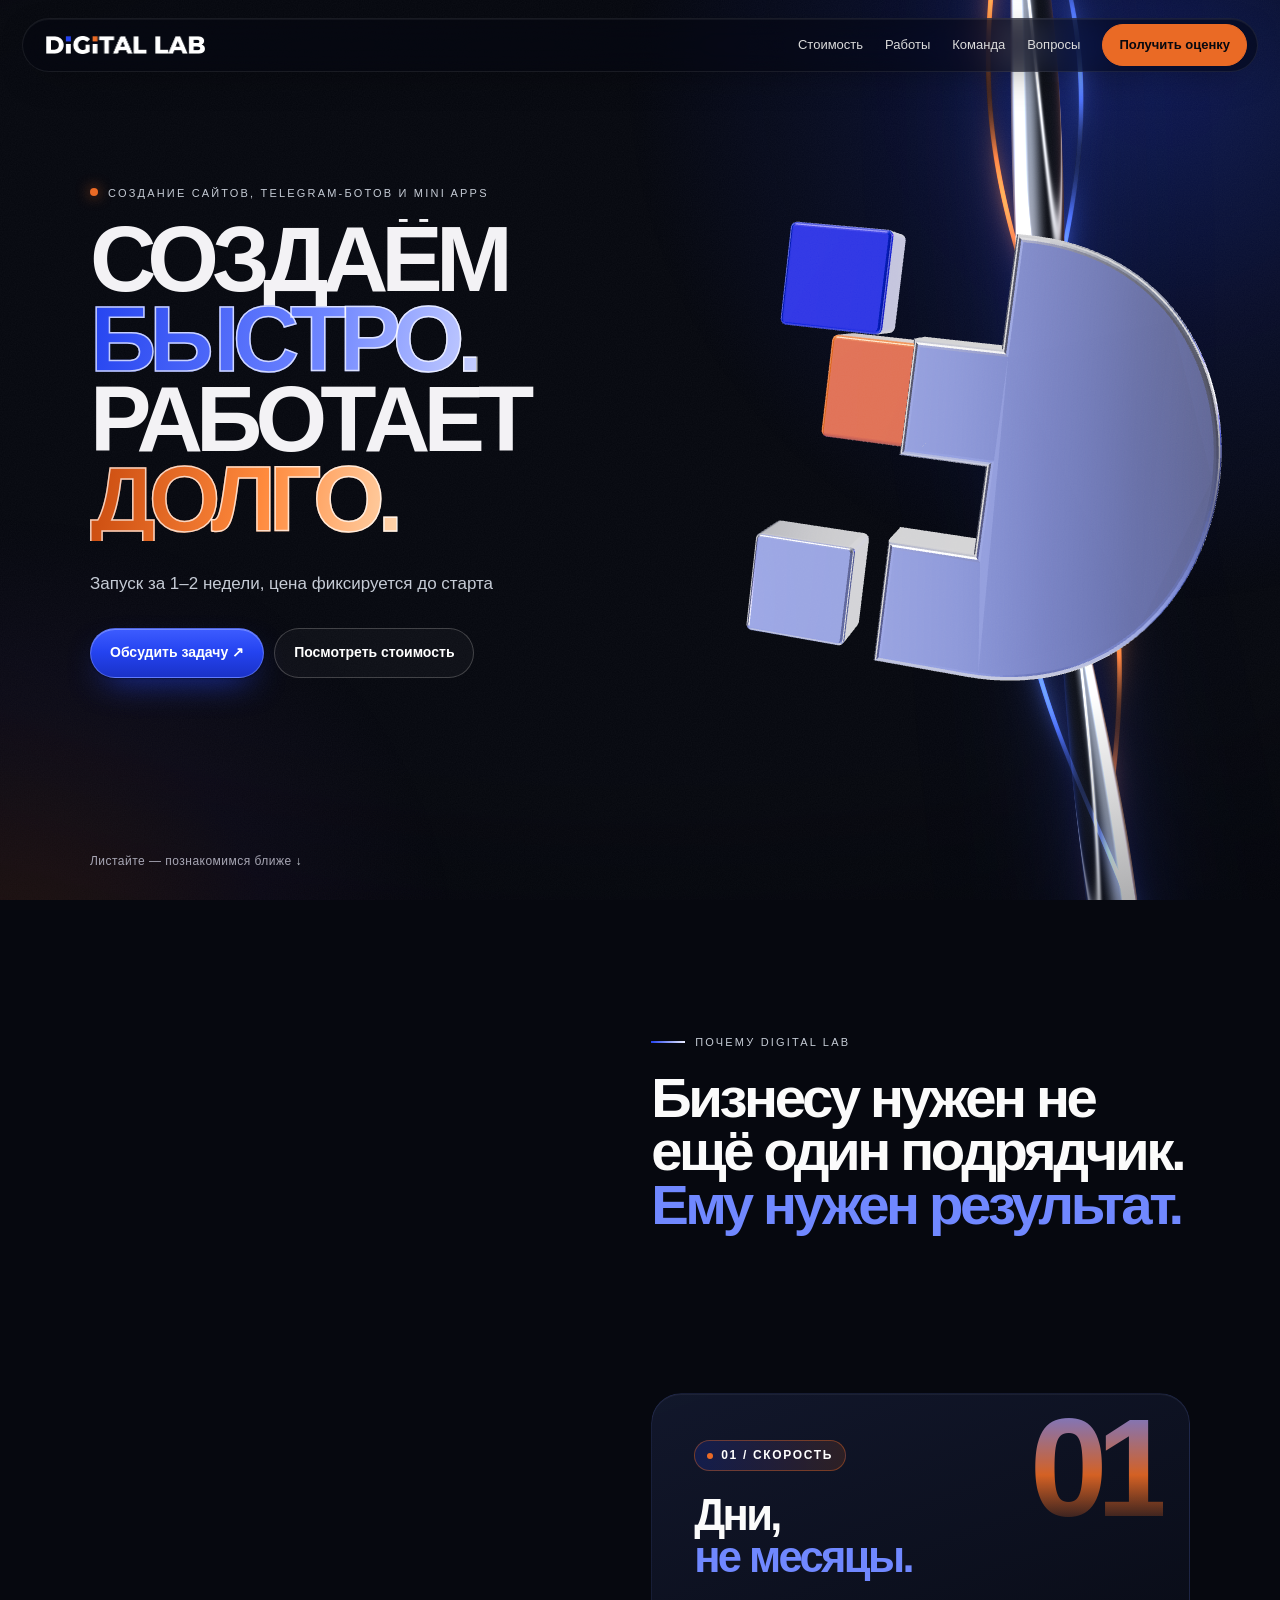
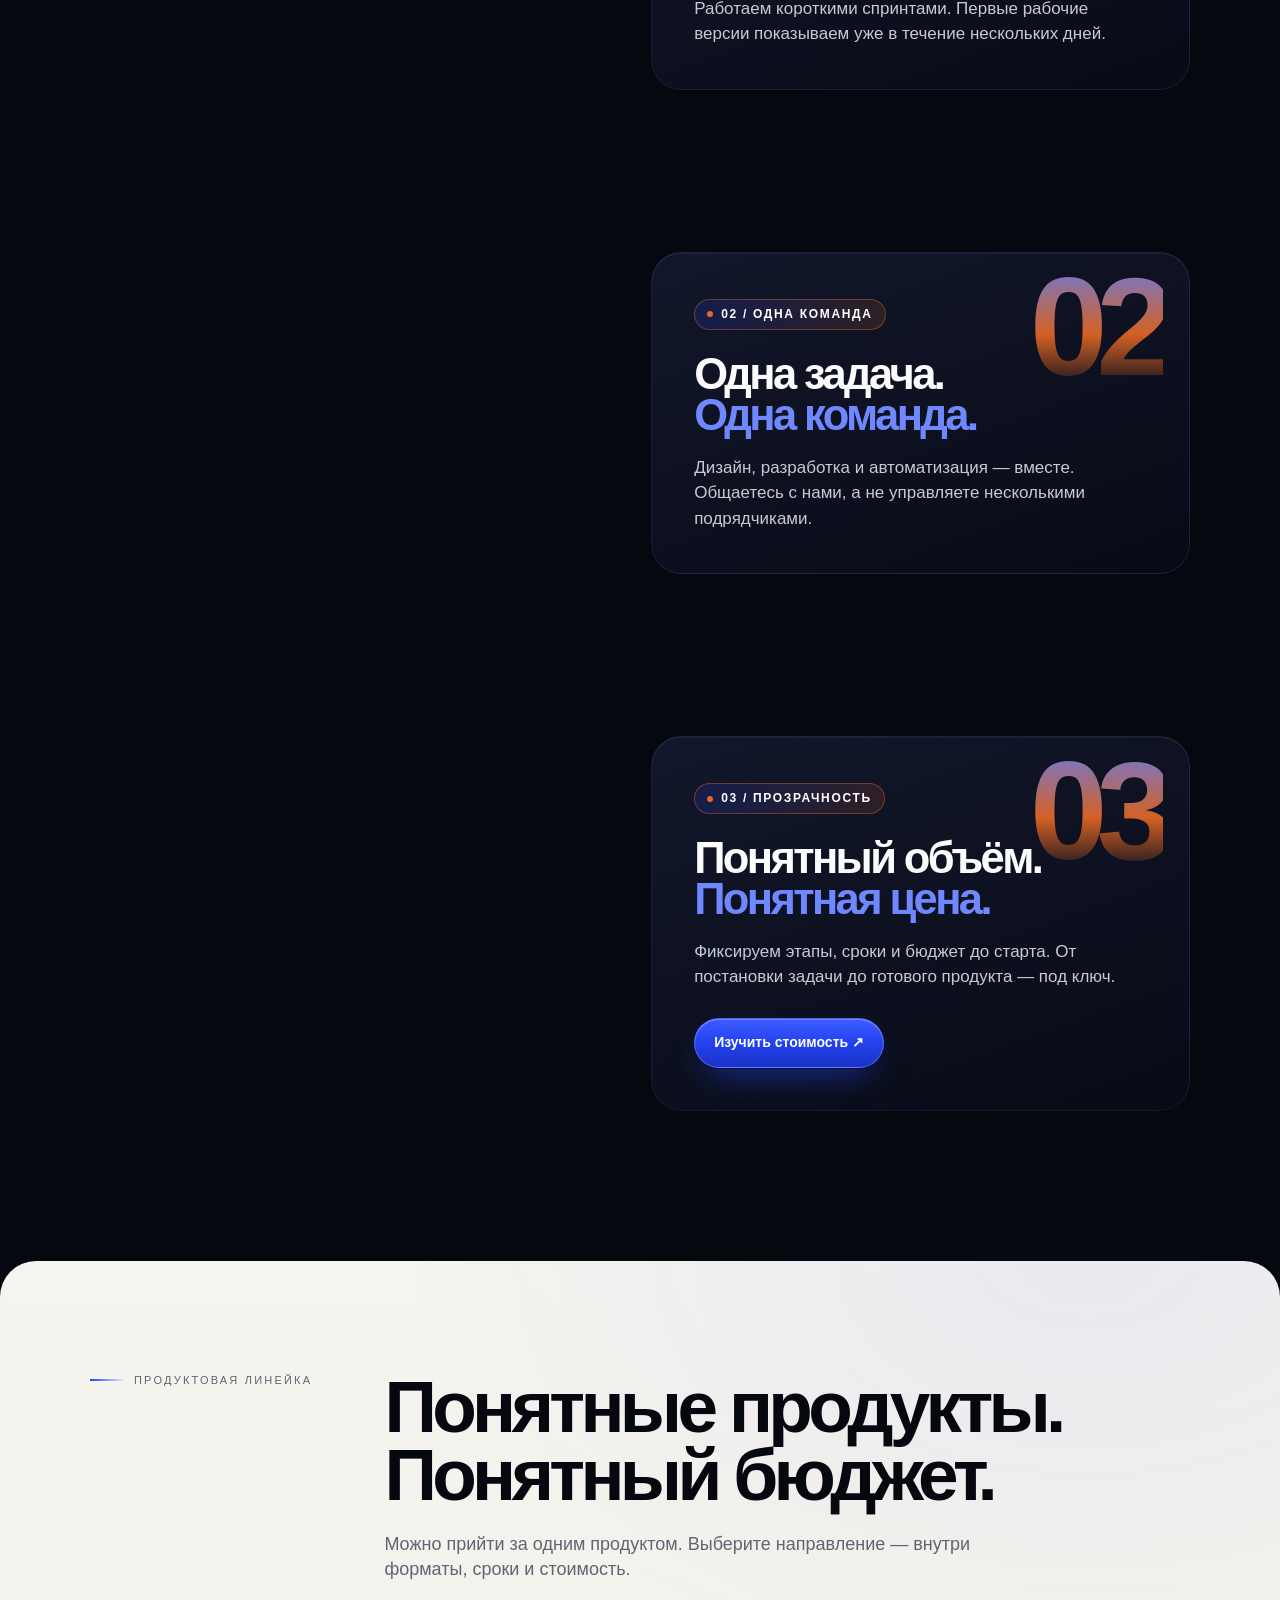
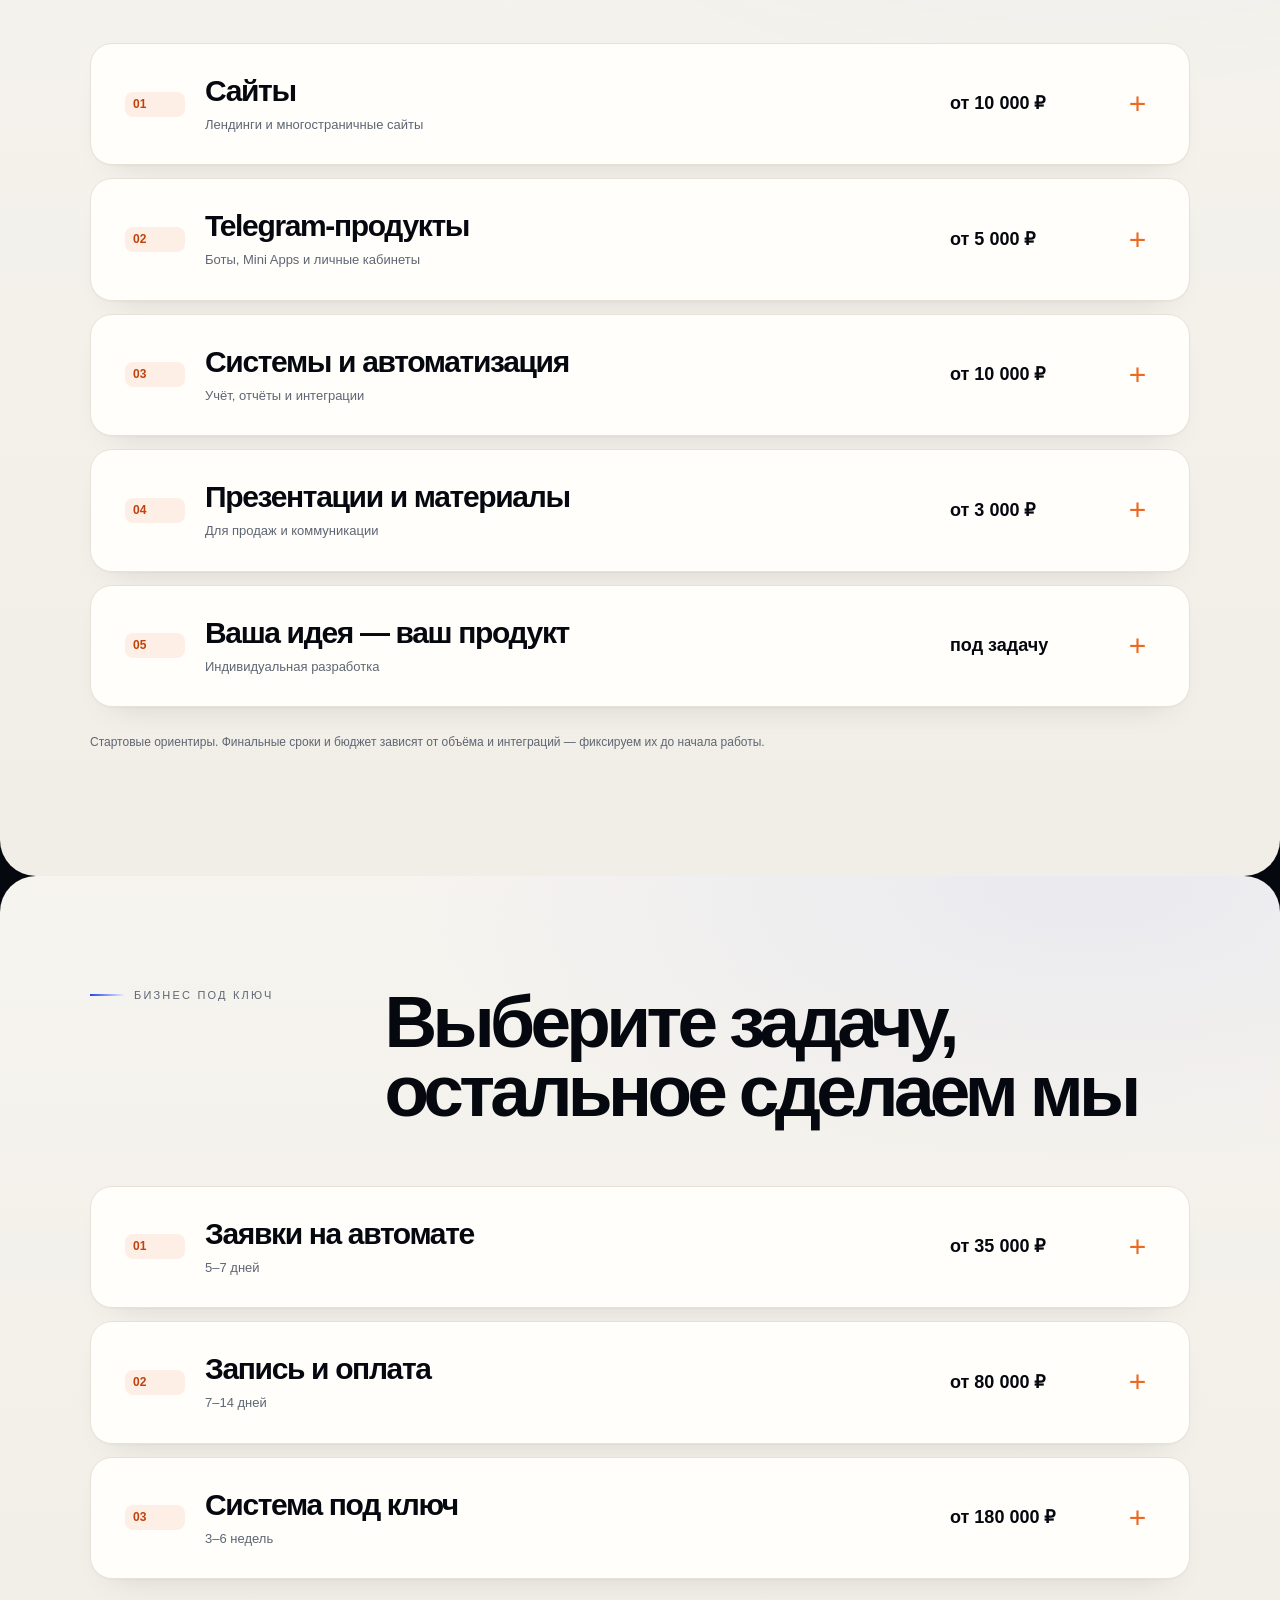
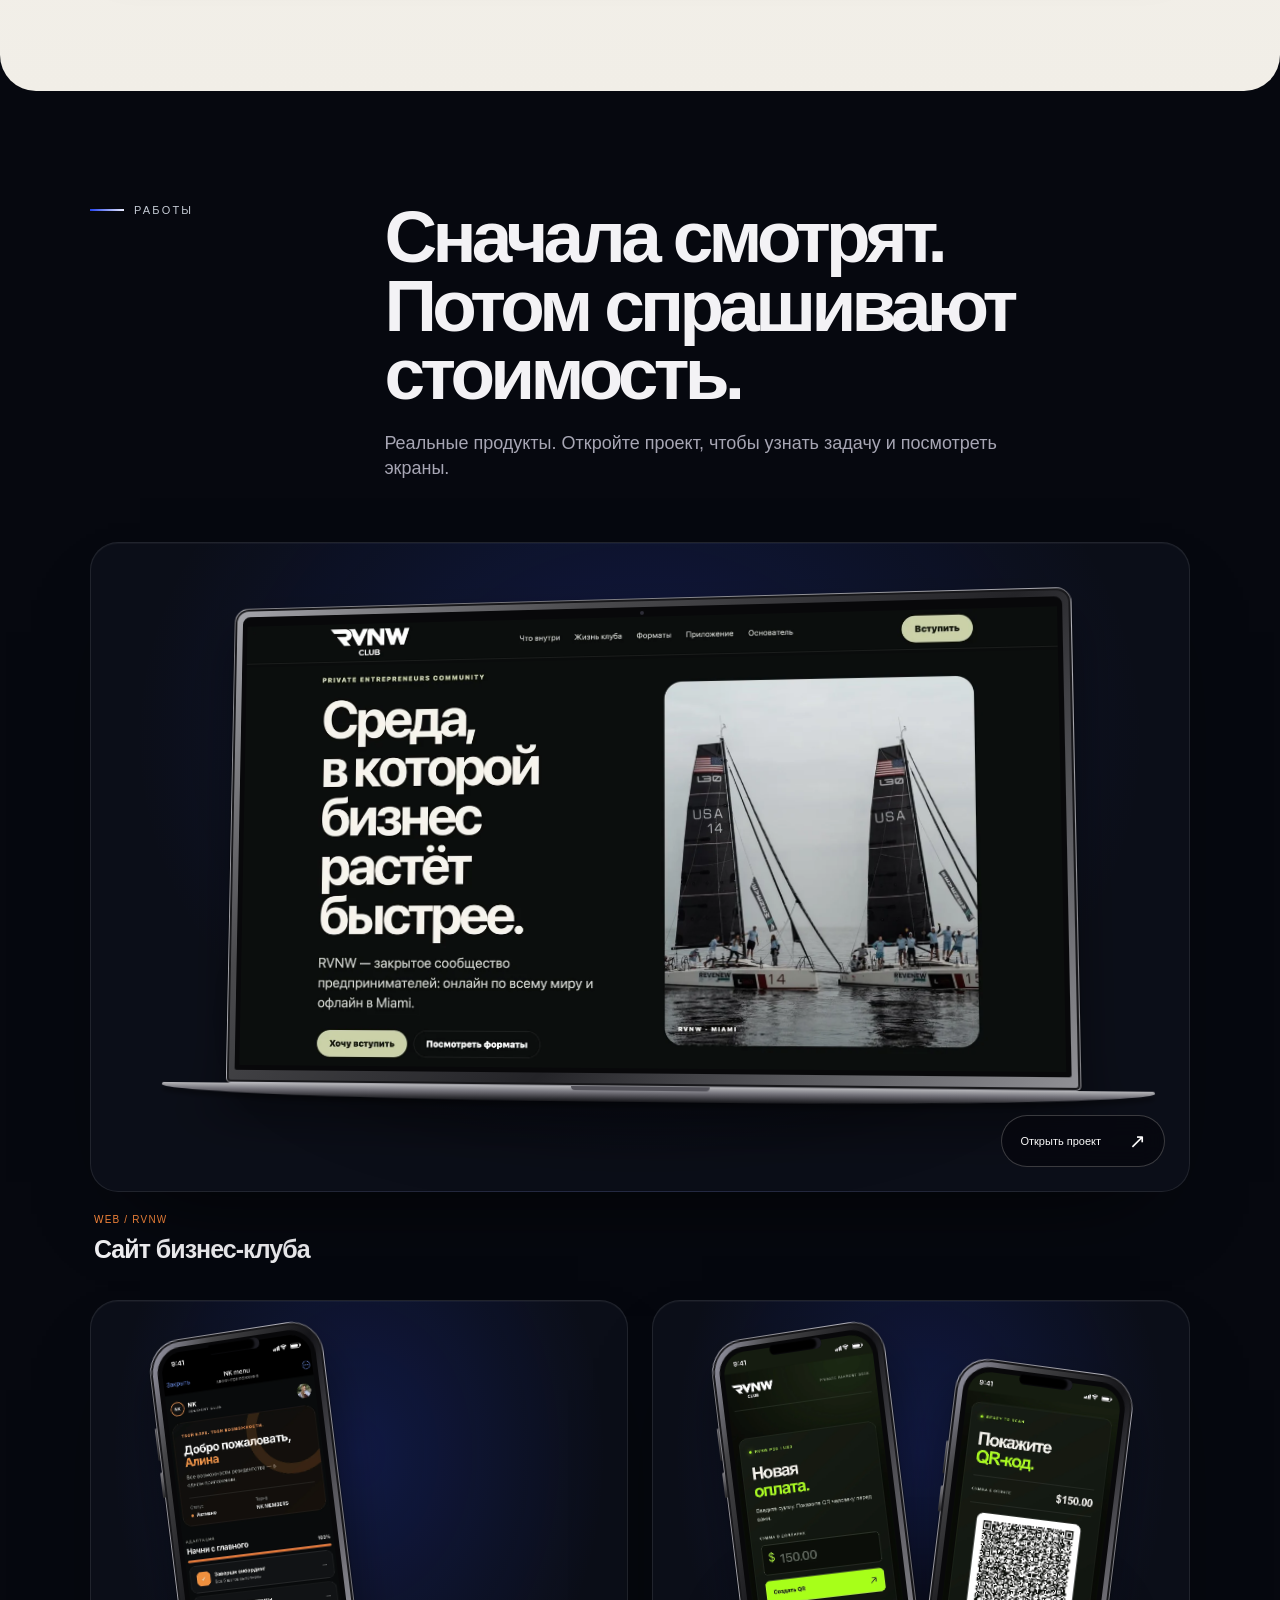
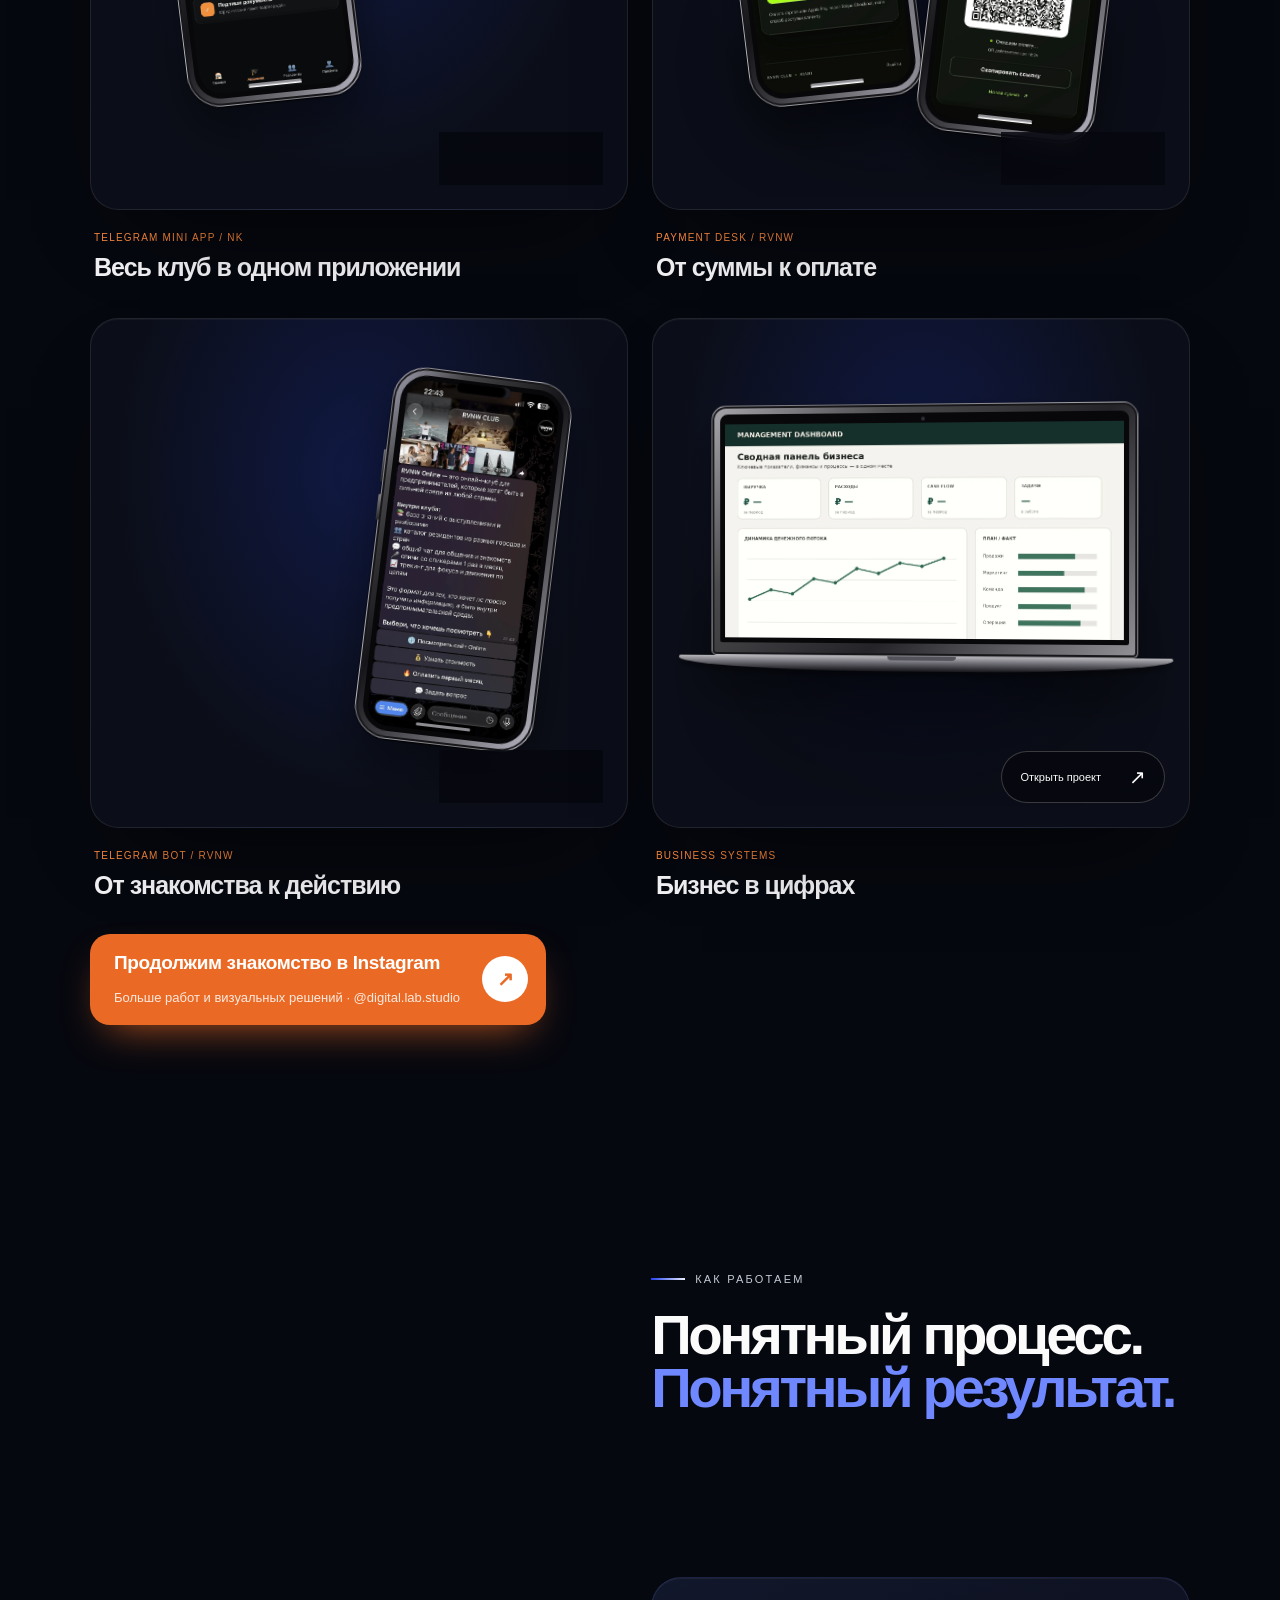
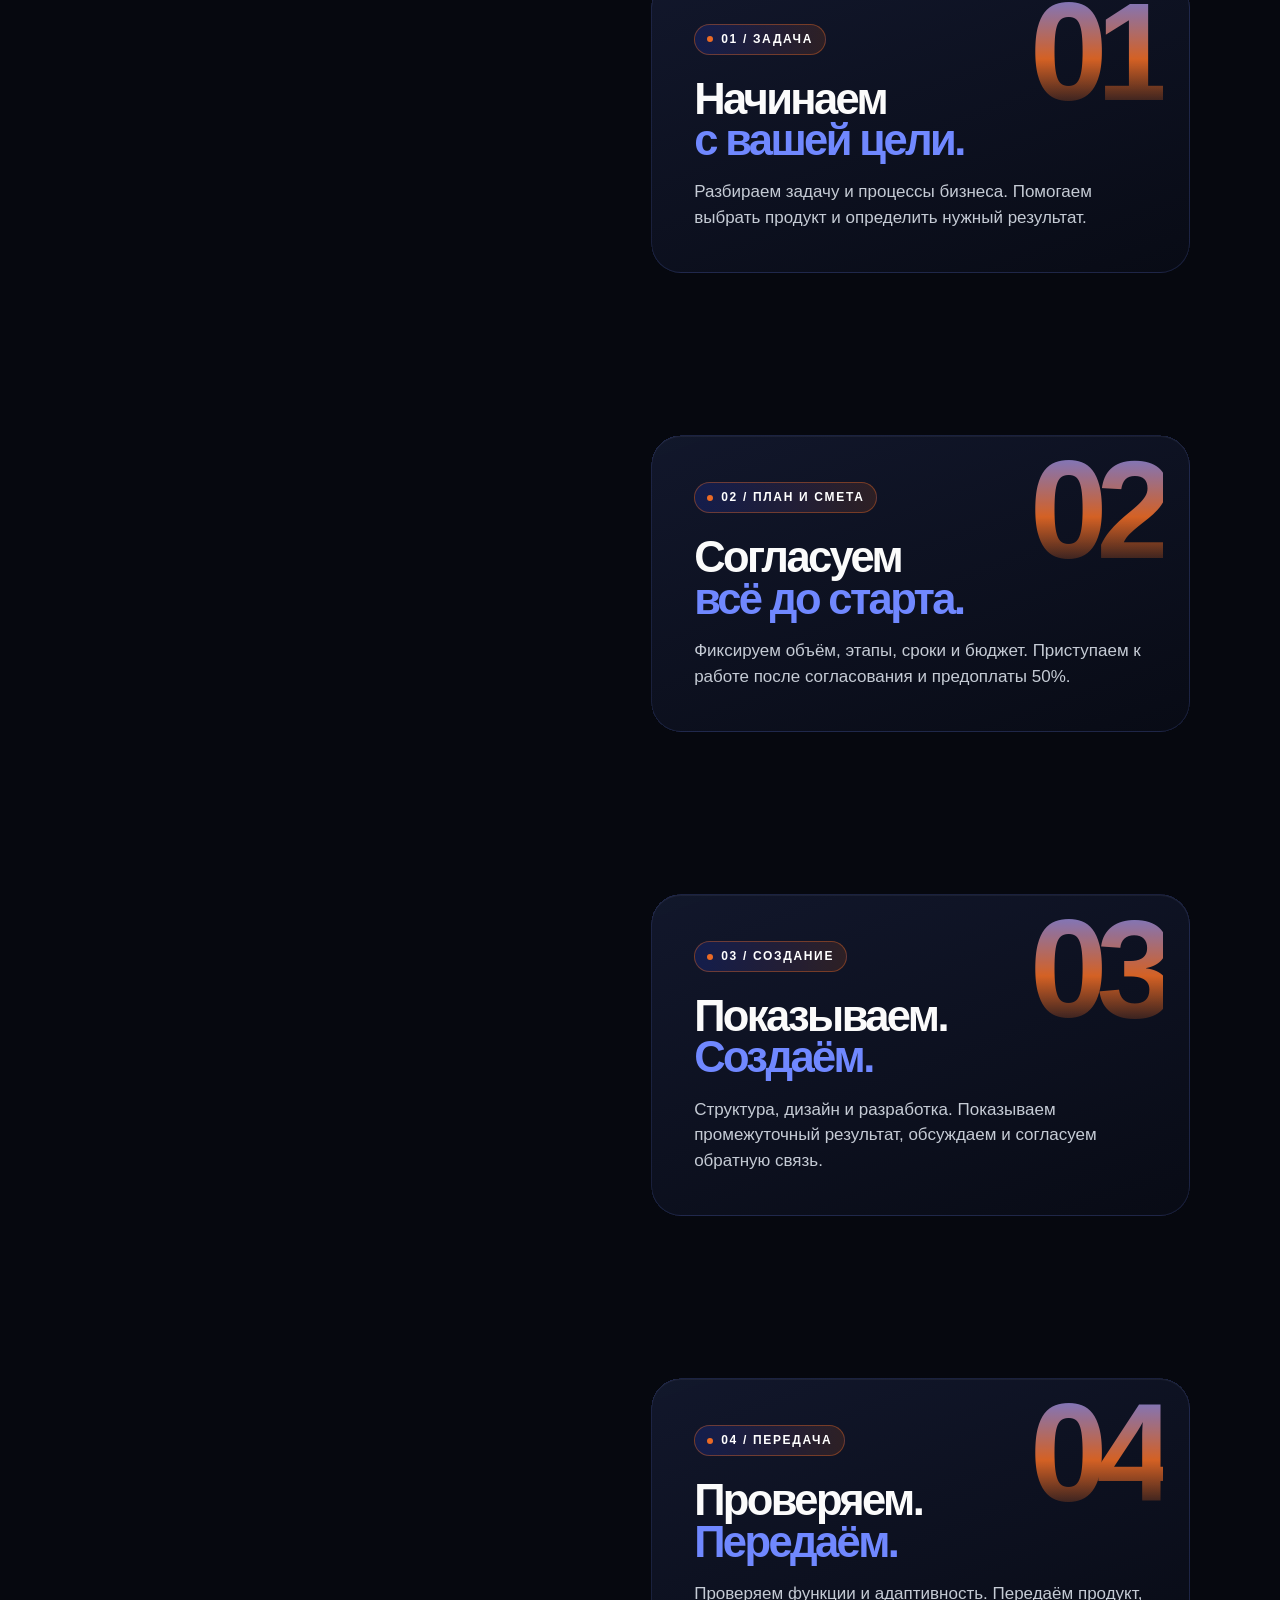
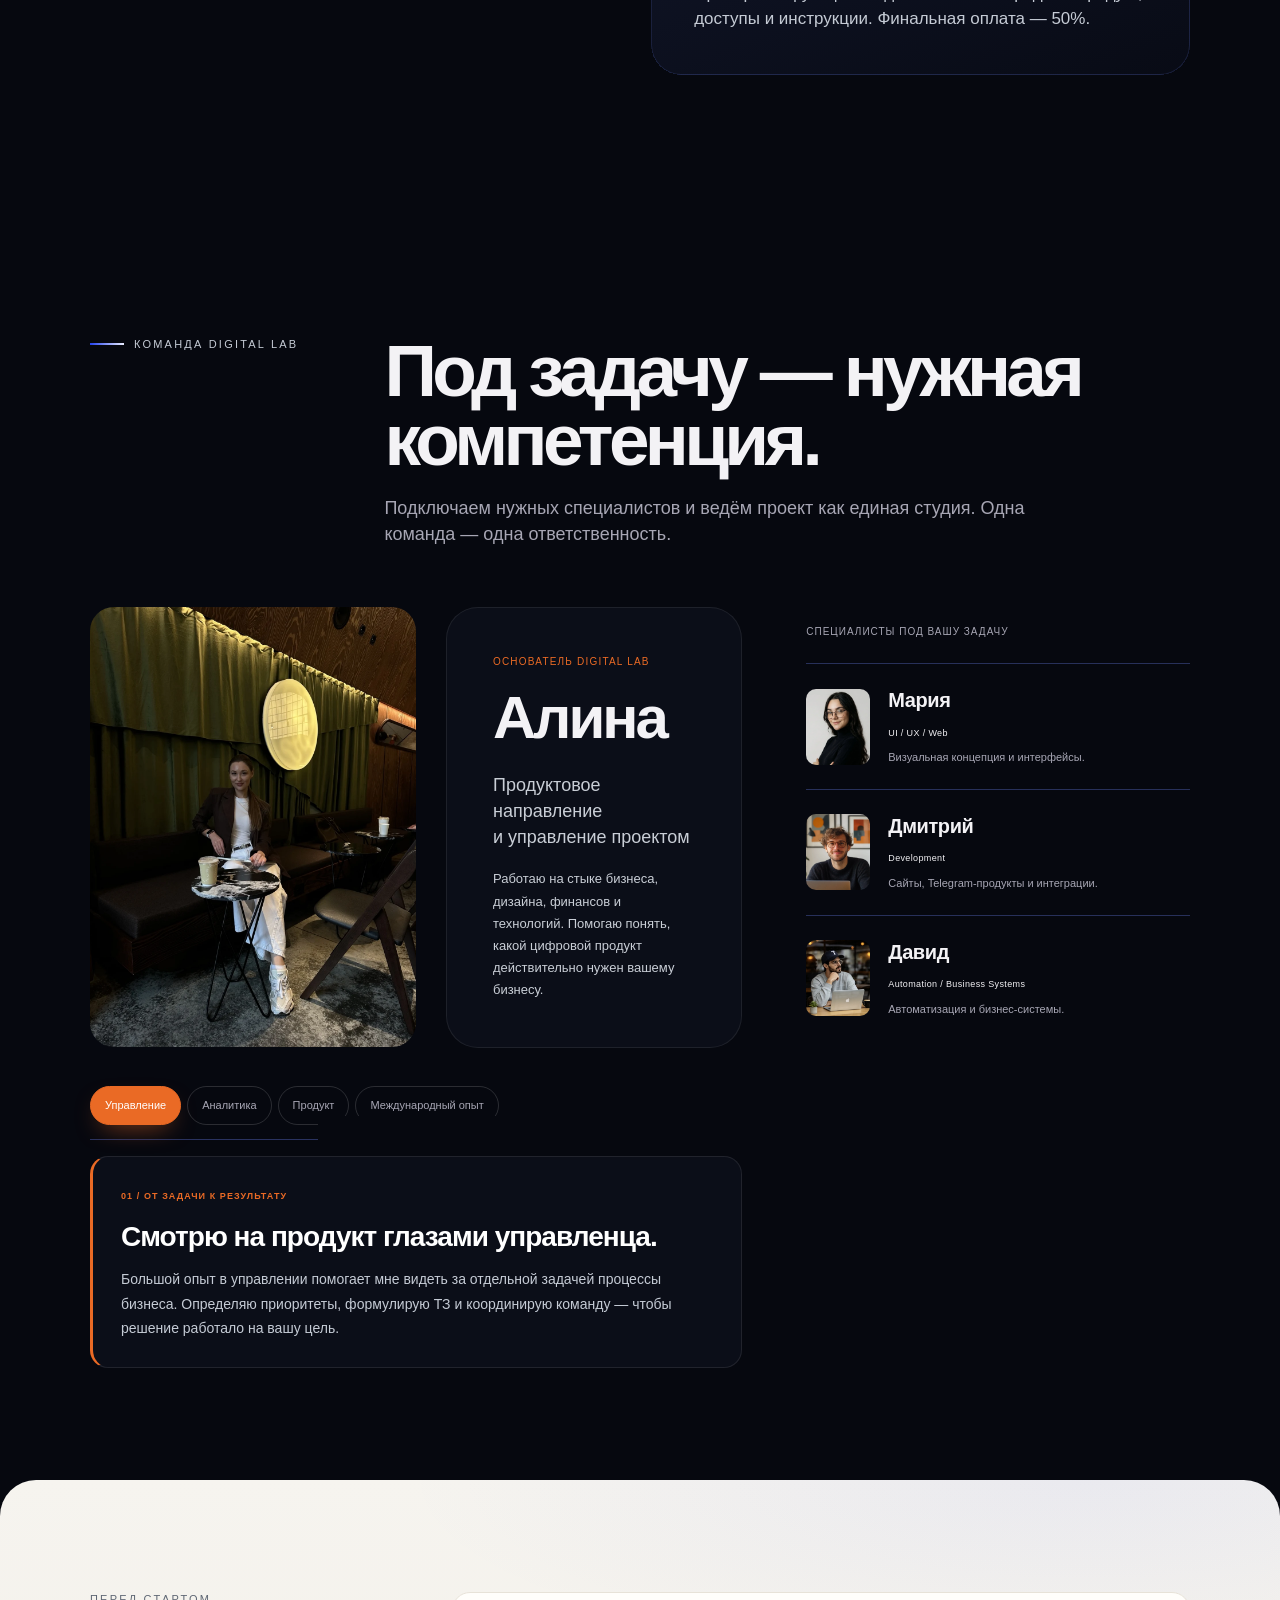
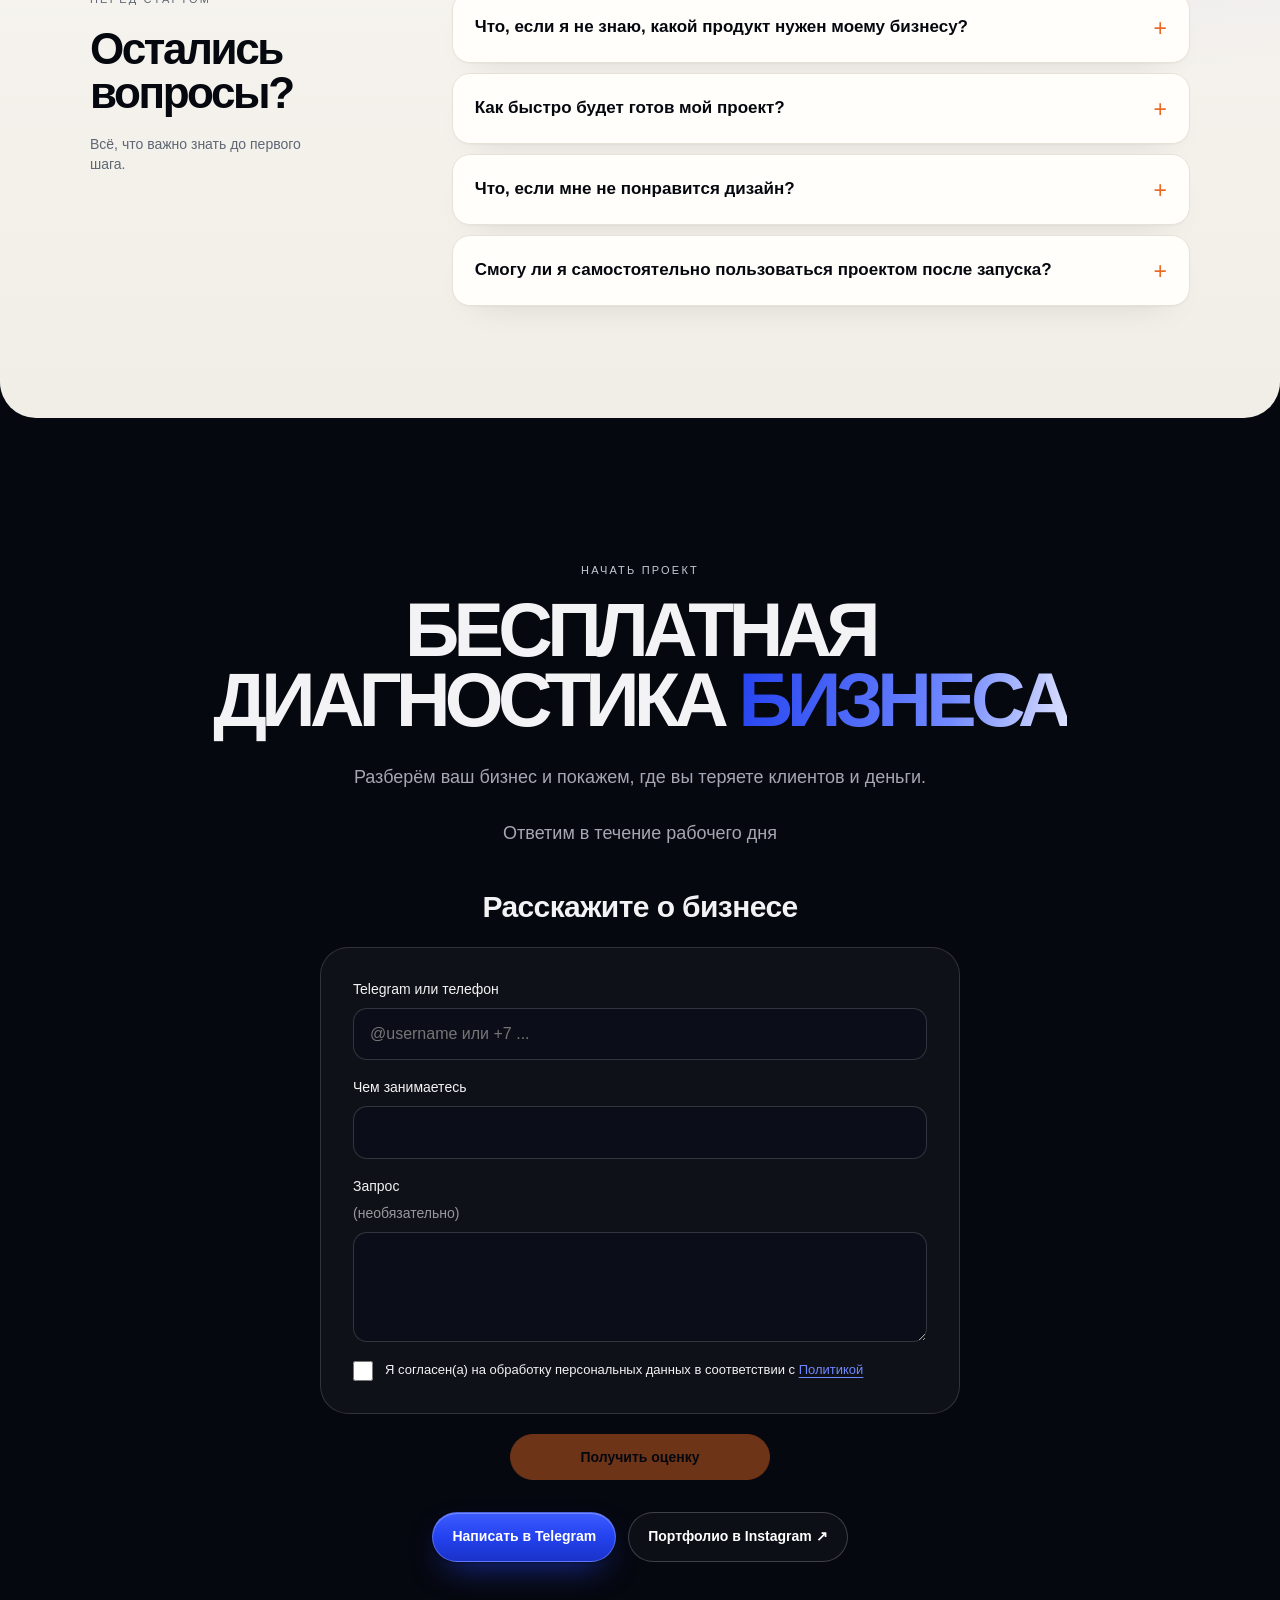
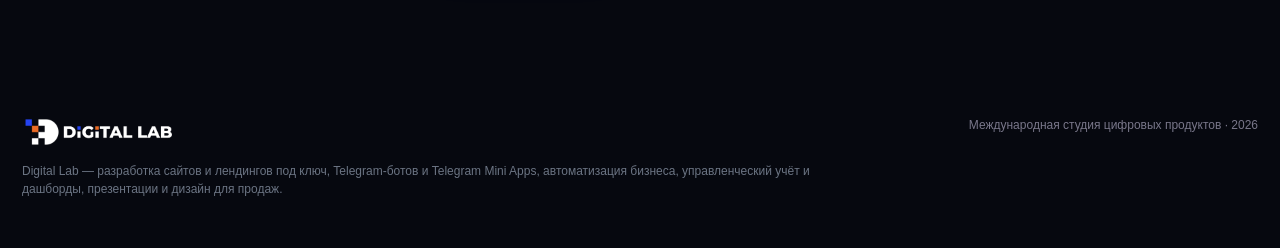
==== commit c1e7579e: "v4-minimal: правки к основному сайту (кнопка оценки, hero-строка, Бизнес под ключ, карточка основате" ====
--- a/index.html
+++ b/index.html
@@ -17,7 +17,8 @@
 </script>
 <!-- /Yandex.Metrika counter -->
 <title>Создание сайтов, Telegram-ботов и Mini Apps под ключ — Digital Lab</title>
-<meta name="description" content="Digital Lab: сайты и лендинги от 10 000 ₽, Telegram-боты от 5 000 ₽, Mini Apps и автоматизация под ключ. Первые результаты через несколько дней.">
+<meta name="description" content="Digital Lab — студия цифровых продуктов. Создание сайтов и лендингов от 10 000 ₽, Telegram-боты от 5 000 ₽, Mini Apps, автоматизация бизнеса и управленческие системы под ключ. Первые результаты — через несколько дней.">
+<meta name="keywords" content="создание сайтов, разработка сайтов, лендинг под ключ, сайт под ключ, Telegram-бот, разработка Telegram-ботов, Telegram Mini App, мини-приложение Telegram, автоматизация бизнеса, управленческий учёт, дашборды, дизайн сайта, веб-студия, Digital Lab">
 <meta name="author" content="Digital Lab">
 <link rel="canonical" href="https://bydigitallab.ru/">
 <meta name="robots" content="index, follow, max-image-preview:large, max-snippet:-1">
@@ -120,36 +121,6 @@
   "@type": "OfferCatalog",
   "name": "Продуктовая линейка Digital Lab",
   "itemListElement": [
-   {
-    "@type": "Offer",
-    "itemOffered": {
-     "@type": "Service",
-     "name": "Пакет «Старт»",
-     "description": "Лендинг на одну задачу с индивидуальным дизайном, структурой и текстами по короткому брифу, Метрика, 2 круга правок, запуск за 7–10 дней. Хостинг и домен оплачивает заказчик."
-    },
-    "price": "30000",
-    "priceCurrency": "RUB"
-   },
-   {
-    "@type": "Offer",
-    "itemOffered": {
-     "@type": "Service",
-     "name": "Пакет «Бизнес»",
-     "description": "Сайт до 5 страниц, Telegram-бот и таблица заявок, 3 круга правок, 30 дней поддержки. Хостинг и домен оплачивает заказчик."
-    },
-    "price": "45000",
-    "priceCurrency": "RUB"
-   },
-   {
-    "@type": "Offer",
-    "itemOffered": {
-     "@type": "Service",
-     "name": "Пакет «Под ключ»",
-     "description": "Сайт до 10 страниц или Mini App, приём оплаты и интеграции, бот с расширенным сценарием, 4 круга правок, 60 дней поддержки. Хостинг и домен оплачивает заказчик."
-    },
-    "price": "70000",
-    "priceCurrency": "RUB"
-   },
    {
     "@type": "Offer",
     "itemOffered": {
@@ -273,9 +244,6 @@
 }
 </script>
 
-<link rel="preconnect" href="https://fonts.googleapis.com">
-<link rel="preconnect" href="https://fonts.gstatic.com" crossorigin>
-<link href="https://fonts.googleapis.com/css2?family=Onest:wght@400..800&display=swap" rel="stylesheet">
 <style>
 :root{
   --bg:#06080F;--bg2:#0B0E18;--ink:#F4F2ED;--muted:#9AA3B2;--line:#1D2334;
@@ -336,7 +304,7 @@
 
 /* Cases are interactive: click to a panel from the bottom */
 .work-media{cursor:pointer;isolation:isolate}
-.work-media .case-trigger{position:absolute;left:22px;bottom:20px;z-index:4;border:1px solid #F4F2ED37;background:#06080Fcc;color:var(--ink);border-radius:999px;padding:10px 14px;letter-spacing:.03em;cursor:pointer;backdrop-filter:blur(12px);transition:.35s cubic-bezier(.16,1,.3,1)}
+.work-media .case-trigger{position:absolute;left:22px;bottom:20px;z-index:4;border:1px solid #F4F2ED37;background:#06080Fcc;color:var(--ink);border-radius:999px;padding:10px 14px;font:700 12px/1 inherit;letter-spacing:.03em;cursor:pointer;backdrop-filter:blur(12px);transition:.35s cubic-bezier(.16,1,.3,1)}
 .work-media:hover .case-trigger{transform:translateX(4px);border-color:#F4F2ED68}
 .case-drawer{position:absolute;inset:auto 10px 10px 10px;z-index:5;background:#06080Ff2;border:1px solid #F4F2ED2b;border-radius:22px;padding:24px;text-align:left;transform:translateY(calc(100% + 20px));transition:transform .7s cubic-bezier(.16,1,.3,1);box-shadow:0 -30px 80px #0007;backdrop-filter:blur(16px)}
 .work-media.case-open .case-drawer{transform:translateY(0)}
@@ -2169,7 +2137,7 @@
 .productCases .productCase.is-collapsed-item{display:none!important}
 .productCases.is-expanded .productCase.is-collapsed-item{display:grid!important}
 .expand-row{display:flex;align-items:center;justify-content:space-between;gap:14px;margin-top:18px;flex-wrap:wrap}
-.expand-btn{appearance:none;border:1px solid rgba(243,235,224,.16);background:#100F1A;color:#FFFFFF;border-radius:999px;padding:15px 20px;font-weight:600;font-size:13px;line-height:1;letter-spacing:.04em;cursor:pointer;transition:.25s ease;display:inline-flex;align-items:center;gap:10px}
+.expand-btn{appearance:none;border:1px solid rgba(243,235,224,.16);background:#100F1A;color:#FFFFFF;border-radius:999px;padding:15px 20px;font:800 13px/1 inherit;letter-spacing:.04em;cursor:pointer;transition:.25s ease;display:inline-flex;align-items:center;gap:10px}
 .expand-btn:hover{transform:translateY(-2px);border-color:rgba(226,223,206,.58);background:#151422}
 .expand-btn .arrow{display:inline-block;transition:transform .28s ease}
 .expand-btn[aria-expanded="true"] .arrow{transform:rotate(180deg)}
@@ -2189,7 +2157,7 @@
 .advantages-toggle-row{display:none}
 @media(max-width:760px){
   .advantages-toggle-row{display:flex;justify-content:flex-start;margin:14px 0 2px}
-  .advantages-toggle-btn{appearance:none;border:1px solid rgba(255,255,255,.08);background:var(--wine);color:#FFFFFF;border-radius:999px;padding:15px 20px;font-weight:600;font-size:13px;line-height:1;letter-spacing:.04em;cursor:pointer;display:inline-flex;align-items:center;justify-content:flex-start;gap:10px;text-align:left;transition:.25s ease}
+  .advantages-toggle-btn{appearance:none;border:1px solid rgba(255,255,255,.08);background:var(--wine);color:#FFFFFF;border-radius:999px;padding:15px 20px;font:800 13px/1 inherit;letter-spacing:.04em;cursor:pointer;display:inline-flex;align-items:center;justify-content:flex-start;gap:10px;text-align:left;transition:.25s ease}
   .advantages-toggle-btn:active{transform:scale(.98)}
   .advantages-toggle-btn .arrow{display:inline-block;transition:transform .28s ease}
   .advantages-toggle-btn[aria-expanded="true"] .arrow{transform:rotate(180deg)}
@@ -2197,129 +2165,11 @@
   .advantages-collapsible.is-expanded{display:grid!important}
   .valuebar.advantages-collapsible.is-expanded{display:grid!important}
 }
-
-/* =====================================================================
-   v54 · ДИЗАЙН-ПАТЧ МАРИИ (#11) — влит блоком, 29.10.2026
-   Источник: design/maria-css-patch-2026-10-29.css. Селекторы сверены с живым CSS:
-   - убраны правила на .cta / голый .btn (в живом коде .cta = секция контактов,
-     а основная/вторичная кнопки уже разведены через .btn.primary / .btn:not(.primary));
-   - h1 героя в refinement.css/flow.css задан с !important, поэтому тут тоже !important;
-   - мёртвые селекторы (.card--soft, .marquee и т.п.) оставлены как в патче, они безвредны.
-   ===================================================================== */
-:root{
-  --surface:#0E1220;
-  --ink-dark:#06080F;
-  --muted-on-dark:#9AA3B2;
-  --muted-on-light:#555555;
-  --accent:#2443F0;
-  --accent-soft:#7088FF;
-  --font:"Onest","Inter",system-ui,-apple-system,"Segoe UI",Roboto,sans-serif;
-}
-html{-webkit-text-size-adjust:100%}
-body,body.flow{font-family:var(--font)}
-button,input,textarea,select{font-family:inherit}
-h1,.hero h1{font-family:var(--font);font-weight:800;padding-bottom:.06em;overflow-wrap:anywhere}
-h2{font-family:var(--font);font-weight:800;line-height:1;letter-spacing:-.03em}
-h3{font-family:var(--font);font-weight:600;line-height:1.1;letter-spacing:-.015em}
-.card--soft,.card-blue-light,[style*="#7088FF"],[style*="#7088ff"]{color:var(--ink-dark)}
-.card--soft *,.card-blue-light *{color:inherit}
-.step span,.process .step span,.on-light .muted,.ivory .muted,.card--white .muted{color:var(--muted-on-light)}
-.index,.proof,.eyebrow,.muted,.card .meta{color:var(--muted-on-dark)}
-.eyebrow,.proof,.step span,.index,.tag,small{font-size:max(12px,.8125rem);line-height:1.35}
-.eyebrow,.proof,.tag{letter-spacing:.08em}
-.btn.primary,.btn.wine,.pill.primary{border-color:var(--accent)}
-.btn--ghost,.btn-ghost,.card .btn-outline{background:transparent;color:inherit;border:1.5px solid currentColor}
-.btn:focus-visible,a:focus-visible{outline:2px solid var(--accent-soft);outline-offset:3px}
-@media (hover:none){.card:hover,.btn:hover,.step:hover{transform:none!important}}
-@media (prefers-reduced-motion:reduce){.marquee,.marquee *{animation:none!important}}
-
-/* hero: новый H1 длиннее прежнего, поэтому размер ниже (патч: leading .93, трекинг -.04em) */
-.flow-hero h1{font-size:clamp(34px,4.7vw,72px)!important;line-height:.98!important;letter-spacing:-.04em!important;text-transform:none!important;max-width:15em}
-.flow-hero h1 .outline{letter-spacing:inherit}
-.h1-short,.only-mob{display:none}
-.flow-hero .hero-copy{max-width:600px}
-.hero-note{margin:14px 0 0;font-size:13px;color:var(--muted-on-dark)}
-@media (max-width:560px){
-  .flow-hero h1{font-size:clamp(2.1rem,10.5vw,3rem)!important;line-height:.98!important;letter-spacing:-.035em!important}
-  .h1-full,.only-desk{display:none}
-  .h1-short,.only-mob{display:inline}
-}
-
-/* v54 · общие */
-[hidden]{display:none!important}
-.sr-only{position:absolute;width:1px;height:1px;overflow:hidden;clip:rect(0 0 0 0);white-space:nowrap}
-
-/* v54 · пакеты */
-#packages .section-head h2{font-size:clamp(30px,4vw,56px);line-height:1;letter-spacing:-.03em}
-.pkg-grid{display:grid;grid-template-columns:repeat(3,1fr);gap:14px}
-.pkg{position:relative;display:flex;flex-direction:column;background:var(--surface);border:1px solid var(--line);border-radius:26px;padding:30px}
-.pkg--rec{border-color:var(--accent);box-shadow:0 0 0 1px var(--accent) inset}
-.pkg-tag{position:absolute;top:-12px;left:26px;background:var(--accent);color:#fff;font-size:12px;font-weight:600;letter-spacing:.04em;padding:5px 12px;border-radius:99px}
-.pkg h3{font-size:26px;margin:0 0 8px}
-.pkg-for{margin:0 0 18px;color:var(--muted-on-dark);font-size:14px;line-height:1.55}
-.pkg-price{font-size:34px;font-weight:800;letter-spacing:-.03em;margin:0 0 18px}
-.pkg ul{list-style:none;margin:0 0 18px;padding:0;display:grid;gap:10px;font-size:15px;line-height:1.45}
-.pkg li{position:relative;padding-left:22px}
-.pkg li:before{content:"";position:absolute;left:2px;top:.55em;width:9px;height:5px;border-left:2px solid var(--accent-soft);border-bottom:2px solid var(--accent-soft);transform:rotate(-45deg)}
-.pkg-not{margin:0 0 24px;font-size:13px;line-height:1.5;color:var(--muted-on-dark)}
-.pkg .btn{margin-top:auto;align-self:flex-start}
-.pkg-cta-note{margin:22px 0 0;font-size:15px;font-weight:600}
-.pkg-nav{margin:18px 0 0;font-size:14px;line-height:1.6;color:var(--muted-on-dark)}
-.pkg-nav a{color:var(--accent-soft);text-decoration:underline;text-underline-offset:3px}
-.pkg-note b{color:inherit;font-weight:600}
-.pkg-note{margin:14px 0 0;font-size:13px;line-height:1.6;color:var(--muted-on-dark);max-width:720px}
-.pkg-always{margin:34px 0 0;padding:0;list-style:none;display:grid;grid-template-columns:repeat(4,1fr);gap:14px}
-.pkg-always li{border-top:2px solid var(--line);padding-top:14px;font-size:14px;line-height:1.45}
-@media (max-width:900px){
-  .pkg-grid{grid-template-columns:1fr}
-  .pkg-always{grid-template-columns:1fr 1fr}
-}
-@media (max-width:480px){.pkg-always{grid-template-columns:1fr}.pkg{padding:24px}}
-
-/* v54 · форма заявки */
-#contact h2{font-size:clamp(34px,5.2vw,72px)!important;line-height:.98!important;letter-spacing:-.04em!important;max-width:16em}
-.lead-form{max-width:640px;margin:34px auto 0;text-align:left;background:var(--surface);border:1px solid var(--line);border-radius:28px;padding:32px;display:grid;gap:18px}
-.lead-form label{display:grid;gap:8px;font-size:14px;font-weight:500}
-.lead-form input,.lead-form textarea{width:100%;font-size:16px;line-height:1.4;color:var(--ink);background:var(--bg);border:1px solid var(--line);border-radius:14px;padding:14px 16px}
-.lead-form textarea{min-height:120px;resize:vertical}
-.lead-form input::placeholder,.lead-form textarea::placeholder{color:#8A93A6}
-.lead-form input:focus-visible,.lead-form textarea:focus-visible{outline:2px solid var(--accent-soft);outline-offset:2px;border-color:var(--accent-soft)}
-.lead-form [aria-invalid="true"]{border-color:#FF6B6B}
-.lead-hp{position:absolute!important;left:-9999px!important;width:1px;height:1px;overflow:hidden}
-.lead-form .btn{justify-self:start;cursor:pointer}
-.lead-form .lead-check{display:flex;align-items:flex-start;gap:12px;font-size:13px;font-weight:400;line-height:1.5;color:var(--muted-on-dark);cursor:pointer}
-.lead-check input{width:20px;height:20px;flex:none;margin:1px 0 0;accent-color:var(--accent);cursor:pointer}
-.lead-check a{color:var(--accent-soft);text-decoration:underline;text-underline-offset:3px}
-.lead-check.is-bad{color:#FF9B9B}
-.lead-title{margin:48px 0 18px;font-size:clamp(22px,2.4vw,30px);font-weight:600;letter-spacing:-.02em}
-.lead-opt{color:var(--muted-on-dark);font-weight:400}
-.lead-note{margin:0;font-size:13px;color:var(--muted-on-dark)}
-.lead-form .btn[disabled]{opacity:.45;cursor:not-allowed}
-.pkg-num{margin:0 0 10px;font-size:13px;letter-spacing:.14em;color:var(--muted-on-dark)}
-.pkg-term{margin:-14px 0 22px;font-size:14px;color:var(--muted-on-dark)}
-/* логотип в футере/диалоге: атрибуты height в разметке растягивали картинку при width из CSS */
-.foot>a img,.dialog-header img,.brand img{height:auto}
-.lead-consent{margin:0;font-size:12px;line-height:1.5;color:var(--muted-on-dark)}
-.lead-status{margin:0;font-size:15px;line-height:1.5;min-height:0}
-.lead-status:empty{display:none}
-.lead-status.is-ok{color:#8FE3B0}.lead-status.is-err{color:#FF9B9B}
-.lead-status a{text-decoration:underline}
-.lead-status .lead-open{display:inline-block;margin-top:12px;text-decoration:none}
-@media (max-width:560px){.lead-form{padding:22px;border-radius:22px}.lead-form .btn{justify-self:stretch;text-align:center}}
-
-/* v54 · липкая кнопка Telegram (только телефон) */
-.sticky-tg{display:none}
-@media (max-width:700px){
-  .sticky-tg{position:fixed;left:16px;right:16px;bottom:max(14px,env(safe-area-inset-bottom));z-index:35;display:flex;align-items:center;justify-content:center;min-height:52px;border-radius:99px;background:var(--accent);color:#fff;font-weight:600;font-size:16px;text-decoration:none;box-shadow:0 10px 30px -10px #000c;transition:opacity .25s,transform .25s}
-  .sticky-tg.is-off{opacity:0;transform:translateY(16px);pointer-events:none}
-  footer{padding-bottom:96px}
-}
-@media (prefers-reduced-motion:reduce){.sticky-tg{transition:none}}
 </style>
 <link rel="stylesheet" href="refinement.css"><link rel="stylesheet" href="flow.css"><link rel="stylesheet" href="vendor/lenis.css"><link rel="stylesheet" href="premium.css"><script defer src="app.js"></script><script defer src="leads.js"></script></head>
 <body class="flow"><noscript><div><img src="https://mc.yandex.ru/watch/113868406" style="position:absolute; left:-9999px;" alt="" /></div></noscript>
 <div class="flow-layers" aria-hidden="true"><div class="flow-glow"><i></i><i></i><i></i></div><div id="logo-webgl"></div><div id="digits-webgl"></div></div>
-<nav><div class="w"><div class="nav"><a class="brand wordmark" href="#top" aria-label="Digital Lab — на главную"><img src="assets/brand-wordmark.png" width="642" height="86" alt="Digital Lab"></a><button class="mobile-menu-toggle" type="button" aria-expanded="false" aria-controls="mobileMenu"><span>Меню</span><b>↓</b></button><div class="links"><a href="#products">Стоимость</a><a href="#works">Работы</a><a href="#team">Команда</a><a href="#faq">Вопросы</a><a href="https://t.me/alinaaa_ss?text=%D0%97%D0%B4%D1%80%D0%B0%D0%B2%D1%81%D1%82%D0%B2%D1%83%D0%B9%D1%82%D0%B5%21%20%D0%A5%D0%BE%D1%87%D1%83%20%D0%BF%D0%BE%D0%BB%D1%83%D1%87%D0%B8%D1%82%D1%8C%20%D0%BE%D1%86%D0%B5%D0%BD%D0%BA%D1%83%20%D0%BF%D0%BE%20%D0%B7%D0%B0%D0%B4%D0%B0%D1%87%D0%B5%3A%20" target="_blank" rel="noopener" class="pill primary" data-goal="cta_click tg_click" data-place="nav">Получить оценку</a></div></div></div></nav>
+<nav><div class="w"><div class="nav"><a class="brand wordmark" href="#top" aria-label="Digital Lab — на главную"><img src="assets/brand-wordmark.png" alt="Digital Lab"></a><button class="mobile-menu-toggle" type="button" aria-expanded="false" aria-controls="mobileMenu"><span>Меню</span><b>↓</b></button><div class="links"><a href="#products">Стоимость</a><a href="#works">Работы</a><a href="#team">Команда</a><a href="#faq">Вопросы</a><a href="#lead-form" class="pill primary nav-estimate" data-goal="cta_click" data-place="nav">Получить оценку</a></div></div></div></nav>
 <div class="mobile-menu" id="mobileMenu" aria-hidden="true">
   <div class="mobile-menu-inner">
     <a href="#products">Стоимость <span>01</span></a>
@@ -2330,25 +2180,17 @@
 </div>
 
 <main id="top">
-<section id="hero" class="flow-hero" data-guide="hero"><div class="w"><div class="hero flow-hero-inner"><div class="hero-grid"><div><div class="eyebrow">Создание сайтов, Telegram-ботов и Mini Apps</div><h1>Создаём быстро. <span class="outline">Работает долго.</span></h1><p class="hero-copy">Запуск за 1–2 недели. Цена фиксируется до старта.</p><div class="hero-actions"><a href="#lead-form" class="btn primary" data-goal="cta_click" data-place="hero-form">Получить оценку</a><a href="https://t.me/alinaaa_ss?text=%D0%97%D0%B4%D1%80%D0%B0%D0%B2%D1%81%D1%82%D0%B2%D1%83%D0%B9%D1%82%D0%B5%21%20%D0%A5%D0%BE%D1%87%D1%83%20%D0%BF%D0%BE%D0%BB%D1%83%D1%87%D0%B8%D1%82%D1%8C%20%D0%BE%D1%86%D0%B5%D0%BD%D0%BA%D1%83%20%D0%BF%D0%BE%20%D0%B7%D0%B0%D0%B4%D0%B0%D1%87%D0%B5%3A%20" target="_blank" rel="noopener" class="btn" data-goal="cta_click tg_click" data-place="hero">Написать в Telegram</a></div></div></div><img class="brand-fallback" src="assets/brand-mark.png" alt="Фирменный знак Digital Lab" width="220" height="177"></div></div>
-<div class="w flow-hero-foot"></div></section>
+<section id="hero" class="flow-hero" data-guide="hero"><div class="w"><div class="hero flow-hero-inner"><div class="hero-grid"><div><div class="eyebrow">Создание сайтов, Telegram-ботов и Mini Apps</div><h1>СОЗДАЁМ<br><span class="outline">БЫСТРО.</span><br>РАБОТАЕТ<br><span class="outline">ДОЛГО.</span></h1><p class="hero-copy hero-note">Запуск за 1–2 недели, цена фиксируется до старта</p><div class="hero-actions"><a href="https://t.me/alinaaa_ss" target="_blank" rel="noopener" class="btn primary">Обсудить задачу ↗</a><a href="#products" class="btn">Посмотреть стоимость</a></div></div></div><img class="brand-fallback" src="assets/brand-mark.png" alt="Фирменный знак Digital Lab"></div></div>
+<div class="w flow-hero-foot"><span class="flow-scroll-cue">Листайте — познакомимся ближе <b>↓</b></span></div></section>
 <section id="why" class="flow-split" data-guide="why"><div class="w flow-split-grid"><div class="flow-split-aside" aria-hidden="true"></div><div class="flow-split-main">
 <header class="flow-head"><span class="eyebrow flow-eyebrow"><i></i>Почему Digital Lab</span><h2>Бизнесу нужен не ещё один подрядчик. <em>Ему нужен результат.</em></h2></header>
 <article class="flow-card" data-why="0"><span class="flow-card-num" aria-hidden="true">01</span><span class="flow-card-index">01 / Скорость</span><h3>Дни,<br><span>не месяцы.</span></h3><p>Работаем короткими спринтами. Первые рабочие версии показываем уже в течение нескольких дней.</p></article>
 <article class="flow-card" data-why="1"><span class="flow-card-num" aria-hidden="true">02</span><span class="flow-card-index">02 / Одна команда</span><h3>Одна задача.<br><span>Одна команда.</span></h3><p>Дизайн, разработка и автоматизация — вместе. Общаетесь с нами, а не управляете несколькими подрядчиками.</p></article>
-<article class="flow-card" data-why="2"><span class="flow-card-num" aria-hidden="true">03</span><span class="flow-card-index">03 / Прозрачность</span><h3>Понятный объём.<br><span>Понятная цена.</span></h3><p>Фиксируем этапы, сроки и бюджет до старта. От постановки задачи до готового продукта — под ключ.</p><a href="#lead-form" class="btn primary" data-goal="cta_click" data-place="why">Получить оценку</a></article>
-</div></div></section><section id="products" data-guide="products"><div class="w"><div class="section-head"><div class="eyebrow">Продуктовая линейка</div><div><h2>Понятные продукты.<br>Понятный бюджет.</h2><p>Можно прийти за одним продуктом. Выберите направление — внутри форматы, сроки и стоимость.</p></div></div><div class="price-folders"><details class="price-folder folder-web"><summary><span class="folder-number">01</span><div><h3>Сайты</h3><p>Лендинги и многостраничные сайты</p></div><span class="folder-price">от 10 000 ₽</span><b class="folder-plus">+</b></summary><div class="folder-content"><article><h4>Лендинг под ключ</h4><p>Структура, тексты, дизайн, адаптив и формы.</p><strong>от 10 000 ₽</strong><span>от 3–5 дней</span><a href="https://t.me/alinaaa_ss?text=%D0%9F%D1%80%D0%B8%D0%B2%D0%B5%D1%82%2C%20%D0%90%D0%BB%D0%B8%D0%BD%D0%B0%21%20%D0%A5%D0%BE%D1%87%D1%83%20%D0%BE%D0%B1%D1%81%D1%83%D0%B4%D0%B8%D1%82%D1%8C%3A%20%D0%9B%D0%B5%D0%BD%D0%B4%D0%B8%D0%BD%D0%B3%20%D0%BF%D0%BE%D0%B4%20%D0%BA%D0%BB%D1%8E%D1%87" target="_blank" rel="noopener">Обсудить ↗</a></article><article><h4>Многостраничный сайт</h4><p>Страницы, визуальная система и интеграции.</p><strong>от 20 000 ₽</strong><span>от 5–10 дней</span><a href="https://t.me/alinaaa_ss?text=%D0%9F%D1%80%D0%B8%D0%B2%D0%B5%D1%82%2C%20%D0%90%D0%BB%D0%B8%D0%BD%D0%B0%21%20%D0%A5%D0%BE%D1%87%D1%83%20%D0%BE%D0%B1%D1%81%D1%83%D0%B4%D0%B8%D1%82%D1%8C%3A%20%D0%9C%D0%BD%D0%BE%D0%B3%D0%BE%D1%81%D1%82%D1%80%D0%B0%D0%BD%D0%B8%D1%87%D0%BD%D1%8B%D0%B9%20%D1%81%D0%B0%D0%B9%D1%82" target="_blank" rel="noopener">Обсудить ↗</a></article></div></details><details class="price-folder folder-telegram"><summary><span class="folder-number">02</span><div><h3>Telegram-продукты</h3><p>Боты, Mini Apps и личные кабинеты</p></div><span class="folder-price">от 5 000 ₽</span><b class="folder-plus">+</b></summary><div class="folder-content"><article><h4>Бот и автоматизация</h4><p>Заявки, регистрации, уведомления и сценарии.</p><strong>от 5 000 ₽</strong><span>от 3–7 дней</span><a href="https://t.me/alinaaa_ss?text=%D0%9F%D1%80%D0%B8%D0%B2%D0%B5%D1%82%2C%20%D0%90%D0%BB%D0%B8%D0%BD%D0%B0%21%20%D0%A5%D0%BE%D1%87%D1%83%20%D0%BE%D0%B1%D1%81%D1%83%D0%B4%D0%B8%D1%82%D1%8C%3A%20%D0%91%D0%BE%D1%82%20%D0%B8%20%D0%B0%D0%B2%D1%82%D0%BE%D0%BC%D0%B0%D1%82%D0%B8%D0%B7%D0%B0%D1%86%D0%B8%D1%8F" target="_blank" rel="noopener">Обсудить ↗</a></article><article><h4>Mini App / личный кабинет</h4><p>Профиль, каталог, подписка, контент и события.</p><strong>от 20 000 ₽</strong><span>от 7–14 дней</span><a href="https://t.me/alinaaa_ss?text=%D0%9F%D1%80%D0%B8%D0%B2%D0%B5%D1%82%2C%20%D0%90%D0%BB%D0%B8%D0%BD%D0%B0%21%20%D0%A5%D0%BE%D1%87%D1%83%20%D0%BE%D0%B1%D1%81%D1%83%D0%B4%D0%B8%D1%82%D1%8C%3A%20Mini%20App%20/%20%D0%BB%D0%B8%D1%87%D0%BD%D1%8B%D0%B9%20%D0%BA%D0%B0%D0%B1%D0%B8%D0%BD%D0%B5%D1%82" target="_blank" rel="noopener">Обсудить ↗</a></article></div></details><details class="price-folder folder-systems"><summary><span class="folder-number">03</span><div><h3>Системы и автоматизация</h3><p>Учёт, отчёты и интеграции</p></div><span class="folder-price">от 10 000 ₽</span><b class="folder-plus">+</b></summary><div class="folder-content"><article><h4>Управленческая система</h4><p>ДДС, P&L, план/факт, бюджеты и дашборды.</p><strong>от 10 000 ₽</strong><span>от 4–8 дней</span><a href="https://t.me/alinaaa_ss?text=%D0%9F%D1%80%D0%B8%D0%B2%D0%B5%D1%82%2C%20%D0%90%D0%BB%D0%B8%D0%BD%D0%B0%21%20%D0%A5%D0%BE%D1%87%D1%83%20%D0%BE%D0%B1%D1%81%D1%83%D0%B4%D0%B8%D1%82%D1%8C%3A%20%D0%A3%D0%BF%D1%80%D0%B0%D0%B2%D0%BB%D0%B5%D0%BD%D1%87%D0%B5%D1%81%D0%BA%D0%B0%D1%8F%20%D1%81%D0%B8%D1%81%D1%82%D0%B5%D0%BC%D0%B0" target="_blank" rel="noopener">Обсудить ↗</a></article><article><h4>Интеграции и платёжные сценарии</h4><p>Сервисы, платёжные ссылки, QR и уведомления.</p><strong>от 5 000 ₽</strong><span>от 2–8 дней</span><a href="https://t.me/alinaaa_ss" target="_blank" rel="noopener">Обсудить ↗</a></article></div></details><details class="price-folder folder-design"><summary><span class="folder-number">04</span><div><h3>Презентации и материалы</h3><p>Для продаж и коммуникации</p></div><span class="folder-price">от 3 000 ₽</span><b class="folder-plus">+</b></summary><div class="folder-content"><article><h4>Презентация / брошюра</h4><p>Презентации, коммерческие предложения, PDF и гайды.</p><strong>от 3 000 ₽</strong><span>от 2–5 дней</span><a href="https://t.me/alinaaa_ss?text=%D0%9F%D1%80%D0%B8%D0%B2%D0%B5%D1%82%2C%20%D0%90%D0%BB%D0%B8%D0%BD%D0%B0%21%20%D0%A5%D0%BE%D1%87%D1%83%20%D0%BE%D0%B1%D1%81%D1%83%D0%B4%D0%B8%D1%82%D1%8C%3A%20%D0%9F%D1%80%D0%B5%D0%B7%D0%B5%D0%BD%D1%82%D0%B0%D1%86%D0%B8%D1%8F%20/%20%D0%B1%D1%80%D0%BE%D1%88%D1%8E%D1%80%D0%B0" target="_blank" rel="noopener">Обсудить ↗</a></article></div></details><details class="price-folder folder-custom"><summary><span class="folder-number">05</span><div><h3>Ваша идея — ваш продукт</h3><p>Индивидуальная разработка</p></div><span class="folder-price">под задачу</span><b class="folder-plus">+</b></summary><div class="folder-content"><article><h4>Индивидуальная разработка</h4><p>Разработаем любой цифровой продукт под ваши процессы. Поделитесь идеей или объясните задачу бизнеса — предложим решение и создадим его специально для вас.</p><strong>Оценка под задачу</strong><a href="https://t.me/alinaaa_ss?text=%D0%9F%D1%80%D0%B8%D0%B2%D0%B5%D1%82%2C%20%D0%90%D0%BB%D0%B8%D0%BD%D0%B0%21%20%D0%A5%D0%BE%D1%87%D1%83%20%D0%BE%D0%B1%D1%81%D1%83%D0%B4%D0%B8%D1%82%D1%8C%3A%20%D0%B8%D0%BD%D0%B4%D0%B8%D0%B2%D0%B8%D0%B4%D1%83%D0%B0%D0%BB%D1%8C%D0%BD%D0%B0%D1%8F%20%D1%80%D0%B0%D0%B7%D1%80%D0%B0%D0%B1%D0%BE%D1%82%D0%BA%D0%B0" target="_blank" rel="noopener">Обсудить ↗</a></article></div></details></div><p class="price-note">Стартовые ориентиры. Финальные сроки и бюджет зависят от объёма и интеграций — фиксируем их до начала работы.</p></div></section>
-<section id="packages" data-guide="packages"><div class="w"><div class="section-head"><div class="eyebrow">Продукты</div><div><h2>Бизнес под ключ</h2><p>Выберите задачу, остальное сделаем мы</p></div></div>
-<div class="pkg-grid">
-<article class="pkg"><p class="pkg-num">01</p><h3>Заявки на автомате</h3><p class="pkg-price">от 35 000 ₽</p><p class="pkg-term">5–7 дней</p><ul><li>Бот отвечает на вопросы и отсеивает случайных клиентов</li><li>Лендинг под ваш продукт</li><li>Заявка сразу у менеджера, в таблице</li></ul><a class="btn" href="https://t.me/alinaaa_ss?text=%D0%97%D0%B4%D1%80%D0%B0%D0%B2%D1%81%D1%82%D0%B2%D1%83%D0%B9%D1%82%D0%B5%21%20%D0%A5%D0%BE%D1%87%D1%83%20%D0%BE%D0%B1%D1%81%D1%83%D0%B4%D0%B8%D1%82%D1%8C%20%D0%BF%D1%80%D0%BE%D0%B4%D1%83%D0%BA%D1%82%20%C2%AB%D0%97%D0%B0%D1%8F%D0%B2%D0%BA%D0%B8%20%D0%BD%D0%B0%20%D0%B0%D0%B2%D1%82%D0%BE%D0%BC%D0%B0%D1%82%D0%B5%C2%BB.%20" target="_blank" rel="noopener" data-goal="cta_click tg_click" data-place="pkg-leads">Обсудить</a></article>
-<article class="pkg pkg--rec"><span class="pkg-tag">Выбирают чаще всего</span><p class="pkg-num">02</p><h3>Запись и оплата</h3><p class="pkg-price">от 80 000 ₽</p><p class="pkg-term">7–14 дней</p><ul><li>Mini App с записью или подпиской для клиентов</li><li>Оплата картой и автосписание, доступ выдаётся сам</li><li>Напоминания клиентам и база клиентов</li></ul><a class="btn" href="https://t.me/alinaaa_ss?text=%D0%97%D0%B4%D1%80%D0%B0%D0%B2%D1%81%D1%82%D0%B2%D1%83%D0%B9%D1%82%D0%B5%21%20%D0%A5%D0%BE%D1%87%D1%83%20%D0%BE%D0%B1%D1%81%D1%83%D0%B4%D0%B8%D1%82%D1%8C%20%D0%BF%D1%80%D0%BE%D0%B4%D1%83%D0%BA%D1%82%20%C2%AB%D0%97%D0%B0%D0%BF%D0%B8%D1%81%D1%8C%20%D0%B8%20%D0%BE%D0%BF%D0%BB%D0%B0%D1%82%D0%B0%C2%BB.%20" target="_blank" rel="noopener" data-goal="cta_click tg_click" data-place="pkg-booking">Обсудить</a></article>
-<article class="pkg"><p class="pkg-num">03</p><h3>Система под ключ</h3><p class="pkg-price">от 180 000 ₽</p><p class="pkg-term">3–6 недель</p><ul><li>Сайт, бот, приложение и оплата в одной связке</li><li>Управленческий отчёт: ДДС, P&amp;L, план-факт</li><li>Обучение команды и видеоинструкции</li></ul><a class="btn" href="https://t.me/alinaaa_ss?text=%D0%97%D0%B4%D1%80%D0%B0%D0%B2%D1%81%D1%82%D0%B2%D1%83%D0%B9%D1%82%D0%B5%21%20%D0%A5%D0%BE%D1%87%D1%83%20%D0%BE%D0%B1%D1%81%D1%83%D0%B4%D0%B8%D1%82%D1%8C%20%D0%BF%D1%80%D0%BE%D0%B4%D1%83%D0%BA%D1%82%20%C2%AB%D0%A1%D0%B8%D1%81%D1%82%D0%B5%D0%BC%D0%B0%20%D0%BF%D0%BE%D0%B4%20%D0%BA%D0%BB%D1%8E%D1%87%C2%BB.%20" target="_blank" rel="noopener" data-goal="cta_click tg_click" data-place="pkg-system">Обсудить</a></article>
-</div>
-</div></section>
-<section id="works" data-guide="works"><div class="w"><div class="section-head"><div class="eyebrow">Работы</div><div><h2>Сначала смотрят.<br>Потом спрашивают стоимость.</h2><p>Реальные продукты. Откройте проект, чтобы узнать задачу и посмотреть экраны.</p></div></div><div class="case-grid"><button class="case-tile case-web" data-case="web"><div class="case-cover"><div class="device-stage"><div class="device device-laptop"><div class="device-display"><span class="device-camera" aria-hidden="true"></span><div class="device-screen"><img src="assets/rvnw-site-01-640.webp" srcset="assets/rvnw-site-01-640.webp 640w, assets/rvnw-site-01-1024.webp 1024w" sizes="(max-width:900px) 90vw, 850px" width="1536" height="846" alt="Сайт RVNW на экране ноутбука" loading="lazy" decoding="async"></div></div><span class="device-base" aria-hidden="true"></span></div></div><span class="open-project">Открыть проект <b>↗</b></span></div><div class="project-card-caption"><span>WEB / RVNW</span><h3>Сайт бизнес-клуба</h3></div></button><button class="case-tile case-app" data-case="app"><div class="case-cover"><div class="device-stage"><div class="device device-phone"><div class="device-display"><span class="device-camera" aria-hidden="true"></span><div class="device-screen"><img src="assets/screen-nk-01-360.webp" srcset="assets/screen-nk-01-360.webp 360w, assets/screen-nk-01-600.webp 600w" sizes="200px" width="1179" height="2556" alt="Главная Mini App NK" loading="lazy" decoding="async"></div></div><span class="device-base" aria-hidden="true"></span></div><div class="device device-phone"><div class="device-display"><span class="device-camera" aria-hidden="true"></span><div class="device-screen"><img src="assets/screen-nk-03-360.webp" srcset="assets/screen-nk-03-360.webp 360w, assets/screen-nk-03-600.webp 600w" sizes="200px" width="1179" height="2556" alt="Разделы Mini App NK" loading="lazy" decoding="async"></div></div><span class="device-base" aria-hidden="true"></span></div></div><span class="open-project">Открыть проект <b>↗</b></span></div><div class="project-card-caption"><span>TELEGRAM MINI APP / NK</span><h3>Весь клуб в одном приложении</h3></div></button><button class="case-tile case-payment" data-case="payment"><div class="case-cover"><div class="device-stage"><div class="device device-phone"><div class="device-display"><span class="device-camera" aria-hidden="true"></span><div class="device-screen"><img src="assets/screen-pay-02-360.webp" srcset="assets/screen-pay-02-360.webp 360w, assets/screen-pay-02-600.webp 600w" sizes="200px" width="1179" height="2556" alt="Платёжный интерфейс" loading="lazy" decoding="async"></div></div><span class="device-base" aria-hidden="true"></span></div><div class="device device-phone"><div class="device-display"><span class="device-camera" aria-hidden="true"></span><div class="device-screen"><img src="assets/screen-pay-03-360.webp" srcset="assets/screen-pay-03-360.webp 360w, assets/screen-pay-03-600.webp 600w" sizes="200px" width="1179" height="2556" alt="Экран оплаты" loading="lazy" decoding="async"></div></div><span class="device-base" aria-hidden="true"></span></div></div><span class="open-project">Открыть проект <b>↗</b></span></div><div class="project-card-caption"><span>PAYMENT DESK / RVNW</span><h3>От суммы к оплате</h3></div></button><button class="case-tile case-bot" data-case="bot"><div class="case-cover"><div class="device-stage"><div class="device device-phone"><div class="device-display"><span class="device-camera" aria-hidden="true"></span><div class="device-screen"><img src="assets/screen-bot-01-360.webp" srcset="assets/screen-bot-01-360.webp 360w, assets/screen-bot-01-600.webp 600w" sizes="200px" width="1179" height="2556" alt="Telegram-бот RVNW" loading="lazy" decoding="async"></div></div><span class="device-base" aria-hidden="true"></span></div><div class="device device-phone"><div class="device-display"><span class="device-camera" aria-hidden="true"></span><div class="device-screen"><img src="assets/screen-bot-02-360.webp" srcset="assets/screen-bot-02-360.webp 360w, assets/screen-bot-02-600.webp 600w" sizes="200px" width="1179" height="2556" alt="Сценарии Telegram-бота" loading="lazy" decoding="async"></div></div><span class="device-base" aria-hidden="true"></span></div></div><span class="open-project">Открыть проект <b>↗</b></span></div><div class="project-card-caption"><span>TELEGRAM BOT / RVNW</span><h3>От знакомства к действию</h3></div></button><button class="case-tile case-system" data-case="system"><div class="case-cover"><div class="device-stage"><div class="device device-laptop"><div class="device-display"><span class="device-camera" aria-hidden="true"></span><div class="device-screen"><img src="assets/management-dashboard-640.webp" srcset="assets/management-dashboard-640.webp 640w, assets/management-dashboard-1024.webp 1024w" sizes="(max-width:900px) 90vw, 850px" width="1500" height="900" alt="Управленческая система на ноутбуке" loading="lazy" decoding="async"></div></div><span class="device-base" aria-hidden="true"></span></div></div><span class="open-project">Открыть проект <b>↗</b></span></div><div class="project-card-caption"><span>BUSINESS SYSTEMS</span><h3>Бизнес в цифрах</h3></div></button></div><a href="https://www.instagram.com/digital.lab.studio/" target="_blank" rel="noopener" class="instagram-feature"><span class="ig-text"><strong>Продолжим знакомство в Instagram</strong><span>Больше работ и визуальных решений · @digital.lab.studio</span></span><b class="ig-arrow" aria-hidden="true">↗</b></a></div></section><section id="how" class="flow-split flow-process" data-guide="how"><div class="w flow-split-grid"><div class="flow-split-aside"><div class="process-number-fallback" aria-hidden="true">1</div></div><div class="flow-split-main">
+<article class="flow-card" data-why="2"><span class="flow-card-num" aria-hidden="true">03</span><span class="flow-card-index">03 / Прозрачность</span><h3>Понятный объём.<br><span>Понятная цена.</span></h3><p>Фиксируем этапы, сроки и бюджет до старта. От постановки задачи до готового продукта — под ключ.</p><a href="#products" class="btn primary">Изучить стоимость ↗</a></article>
+</div></div></section><section id="products" data-guide="products"><div class="w"><div class="section-head"><div class="eyebrow">Продуктовая линейка</div><div><h2>Понятные продукты.<br>Понятный бюджет.</h2><p>Можно прийти за одним продуктом. Выберите направление — внутри форматы, сроки и стоимость.</p></div></div><div class="price-folders"><details class="price-folder folder-web"><summary><span class="folder-number">01</span><div><h3>Сайты</h3><p>Лендинги и многостраничные сайты</p></div><span class="folder-price">от 10 000 ₽</span><b class="folder-plus">+</b></summary><div class="folder-content"><article><h4>Лендинг под ключ</h4><p>Структура, тексты, дизайн, адаптив и формы.</p><strong>от 10 000 ₽</strong><span>от 3–5 дней</span><a href="https://t.me/alinaaa_ss?text=%D0%9F%D1%80%D0%B8%D0%B2%D0%B5%D1%82%2C%20%D0%90%D0%BB%D0%B8%D0%BD%D0%B0%21%20%D0%A5%D0%BE%D1%87%D1%83%20%D0%BE%D0%B1%D1%81%D1%83%D0%B4%D0%B8%D1%82%D1%8C%3A%20%D0%9B%D0%B5%D0%BD%D0%B4%D0%B8%D0%BD%D0%B3%20%D0%BF%D0%BE%D0%B4%20%D0%BA%D0%BB%D1%8E%D1%87" target="_blank" rel="noopener">Обсудить ↗</a></article><article><h4>Многостраничный сайт</h4><p>Страницы, визуальная система и интеграции.</p><strong>от 20 000 ₽</strong><span>от 5–10 дней</span><a href="https://t.me/alinaaa_ss?text=%D0%9F%D1%80%D0%B8%D0%B2%D0%B5%D1%82%2C%20%D0%90%D0%BB%D0%B8%D0%BD%D0%B0%21%20%D0%A5%D0%BE%D1%87%D1%83%20%D0%BE%D0%B1%D1%81%D1%83%D0%B4%D0%B8%D1%82%D1%8C%3A%20%D0%9C%D0%BD%D0%BE%D0%B3%D0%BE%D1%81%D1%82%D1%80%D0%B0%D0%BD%D0%B8%D1%87%D0%BD%D1%8B%D0%B9%20%D1%81%D0%B0%D0%B9%D1%82" target="_blank" rel="noopener">Обсудить ↗</a></article></div></details><details class="price-folder folder-telegram"><summary><span class="folder-number">02</span><div><h3>Telegram-продукты</h3><p>Боты, Mini Apps и личные кабинеты</p></div><span class="folder-price">от 5 000 ₽</span><b class="folder-plus">+</b></summary><div class="folder-content"><article><h4>Бот и автоматизация</h4><p>Заявки, регистрации, уведомления и сценарии.</p><strong>от 5 000 ₽</strong><span>от 3–7 дней</span><a href="https://t.me/alinaaa_ss?text=%D0%9F%D1%80%D0%B8%D0%B2%D0%B5%D1%82%2C%20%D0%90%D0%BB%D0%B8%D0%BD%D0%B0%21%20%D0%A5%D0%BE%D1%87%D1%83%20%D0%BE%D0%B1%D1%81%D1%83%D0%B4%D0%B8%D1%82%D1%8C%3A%20%D0%91%D0%BE%D1%82%20%D0%B8%20%D0%B0%D0%B2%D1%82%D0%BE%D0%BC%D0%B0%D1%82%D0%B8%D0%B7%D0%B0%D1%86%D0%B8%D1%8F" target="_blank" rel="noopener">Обсудить ↗</a></article><article><h4>Mini App / личный кабинет</h4><p>Профиль, каталог, подписка, контент и события.</p><strong>от 20 000 ₽</strong><span>от 7–14 дней</span><a href="https://t.me/alinaaa_ss?text=%D0%9F%D1%80%D0%B8%D0%B2%D0%B5%D1%82%2C%20%D0%90%D0%BB%D0%B8%D0%BD%D0%B0%21%20%D0%A5%D0%BE%D1%87%D1%83%20%D0%BE%D0%B1%D1%81%D1%83%D0%B4%D0%B8%D1%82%D1%8C%3A%20Mini%20App%20/%20%D0%BB%D0%B8%D1%87%D0%BD%D1%8B%D0%B9%20%D0%BA%D0%B0%D0%B1%D0%B8%D0%BD%D0%B5%D1%82" target="_blank" rel="noopener">Обсудить ↗</a></article></div></details><details class="price-folder folder-systems"><summary><span class="folder-number">03</span><div><h3>Системы и автоматизация</h3><p>Учёт, отчёты и интеграции</p></div><span class="folder-price">от 10 000 ₽</span><b class="folder-plus">+</b></summary><div class="folder-content"><article><h4>Управленческая система</h4><p>ДДС, P&L, план/факт, бюджеты и дашборды.</p><strong>от 10 000 ₽</strong><span>от 4–8 дней</span><a href="https://t.me/alinaaa_ss?text=%D0%9F%D1%80%D0%B8%D0%B2%D0%B5%D1%82%2C%20%D0%90%D0%BB%D0%B8%D0%BD%D0%B0%21%20%D0%A5%D0%BE%D1%87%D1%83%20%D0%BE%D0%B1%D1%81%D1%83%D0%B4%D0%B8%D1%82%D1%8C%3A%20%D0%A3%D0%BF%D1%80%D0%B0%D0%B2%D0%BB%D0%B5%D0%BD%D1%87%D0%B5%D1%81%D0%BA%D0%B0%D1%8F%20%D1%81%D0%B8%D1%81%D1%82%D0%B5%D0%BC%D0%B0" target="_blank" rel="noopener">Обсудить ↗</a></article><article><h4>Интеграции и платёжные сценарии</h4><p>Сервисы, платёжные ссылки, QR и уведомления.</p><strong>от 5 000 ₽</strong><span>от 2–8 дней</span><a href="https://t.me/alinaaa_ss" target="_blank" rel="noopener">Обсудить ↗</a></article></div></details><details class="price-folder folder-design"><summary><span class="folder-number">04</span><div><h3>Презентации и материалы</h3><p>Для продаж и коммуникации</p></div><span class="folder-price">от 3 000 ₽</span><b class="folder-plus">+</b></summary><div class="folder-content"><article><h4>Презентация / брошюра</h4><p>Презентации, коммерческие предложения, PDF и гайды.</p><strong>от 3 000 ₽</strong><span>от 2–5 дней</span><a href="https://t.me/alinaaa_ss?text=%D0%9F%D1%80%D0%B8%D0%B2%D0%B5%D1%82%2C%20%D0%90%D0%BB%D0%B8%D0%BD%D0%B0%21%20%D0%A5%D0%BE%D1%87%D1%83%20%D0%BE%D0%B1%D1%81%D1%83%D0%B4%D0%B8%D1%82%D1%8C%3A%20%D0%9F%D1%80%D0%B5%D0%B7%D0%B5%D0%BD%D1%82%D0%B0%D1%86%D0%B8%D1%8F%20/%20%D0%B1%D1%80%D0%BE%D1%88%D1%8E%D1%80%D0%B0" target="_blank" rel="noopener">Обсудить ↗</a></article></div></details><details class="price-folder folder-custom"><summary><span class="folder-number">05</span><div><h3>Ваша идея — ваш продукт</h3><p>Индивидуальная разработка</p></div><span class="folder-price">под задачу</span><b class="folder-plus">+</b></summary><div class="folder-content"><article><h4>Индивидуальная разработка</h4><p>Разработаем любой цифровой продукт под ваши процессы. Поделитесь идеей или объясните задачу бизнеса — предложим решение и создадим его специально для вас.</p><strong>Оценка под задачу</strong><a href="https://t.me/alinaaa_ss?text=%D0%9F%D1%80%D0%B8%D0%B2%D0%B5%D1%82%2C%20%D0%90%D0%BB%D0%B8%D0%BD%D0%B0%21%20%D0%A5%D0%BE%D1%87%D1%83%20%D0%BE%D0%B1%D1%81%D1%83%D0%B4%D0%B8%D1%82%D1%8C%3A%20%D0%B8%D0%BD%D0%B4%D0%B8%D0%B2%D0%B8%D0%B4%D1%83%D0%B0%D0%BB%D1%8C%D0%BD%D0%B0%D1%8F%20%D1%80%D0%B0%D0%B7%D1%80%D0%B0%D0%B1%D0%BE%D1%82%D0%BA%D0%B0" target="_blank" rel="noopener">Поделиться идеей ↗</a></article></div></details></div><p class="price-note">Стартовые ориентиры. Финальные сроки и бюджет зависят от объёма и интеграций — фиксируем их до начала работы.</p></div></section><section id="turnkey"><div class="w"><div class="section-head"><div class="eyebrow">Бизнес под ключ</div><div><h2>Выберите задачу,<br>остальное сделаем мы</h2></div></div><div class="price-folders"><details class="price-folder folder-web"><summary><span class="folder-number">01</span><div><h3>Заявки на автомате</h3><p>5–7 дней</p></div><span class="folder-price">от 35 000 ₽</span><b class="folder-plus">+</b></summary><div class="folder-content"><article><h4>Заявки на автомате</h4><ul class="turnkey-list"><li>Бот отвечает на вопросы и отсеивает случайных клиентов</li><li>Лендинг под ваш продукт</li><li>Заявка сразу у менеджера, в таблице</li></ul><strong>от 35 000 ₽</strong><span>5–7 дней</span><a href="https://t.me/alinaaa_ss?text=%D0%9F%D1%80%D0%B8%D0%B2%D0%B5%D1%82%2C%20%D0%90%D0%BB%D0%B8%D0%BD%D0%B0%21%20%D0%A5%D0%BE%D1%87%D1%83%20%D0%BE%D0%B1%D1%81%D1%83%D0%B4%D0%B8%D1%82%D1%8C%3A%20%D0%97%D0%B0%D1%8F%D0%B2%D0%BA%D0%B8%20%D0%BD%D0%B0%20%D0%B0%D0%B2%D1%82%D0%BE%D0%BC%D0%B0%D1%82%D0%B5" target="_blank" rel="noopener">Обсудить ↗</a></article></div></details><details class="price-folder folder-telegram"><summary><span class="folder-number">02</span><div><h3>Запись и оплата</h3><p>7–14 дней</p></div><span class="folder-price">от 80 000 ₽</span><b class="folder-plus">+</b></summary><div class="folder-content"><article><h4>Запись и оплата</h4><ul class="turnkey-list"><li>Mini App с записью или подпиской для клиентов</li><li>Оплата картой и автосписание, доступ выдаётся сам</li><li>Напоминания клиентам и база клиентов</li></ul><strong>от 80 000 ₽</strong><span>7–14 дней</span><a href="https://t.me/alinaaa_ss?text=%D0%9F%D1%80%D0%B8%D0%B2%D0%B5%D1%82%2C%20%D0%90%D0%BB%D0%B8%D0%BD%D0%B0%21%20%D0%A5%D0%BE%D1%87%D1%83%20%D0%BE%D0%B1%D1%81%D1%83%D0%B4%D0%B8%D1%82%D1%8C%3A%20%D0%97%D0%B0%D0%BF%D0%B8%D1%81%D1%8C%20%D0%B8%20%D0%BE%D0%BF%D0%BB%D0%B0%D1%82%D0%B0" target="_blank" rel="noopener">Обсудить ↗</a></article></div></details><details class="price-folder folder-systems"><summary><span class="folder-number">03</span><div><h3>Система под ключ</h3><p>3–6 недель</p></div><span class="folder-price">от 180 000 ₽</span><b class="folder-plus">+</b></summary><div class="folder-content"><article><h4>Система под ключ</h4><ul class="turnkey-list"><li>Сайт, бот, приложение и оплата в одной связке</li><li>Управленческий отчёт: ДДС, P&amp;L, план-факт</li><li>Обучение команды и видеоинструкции</li></ul><strong>от 180 000 ₽</strong><span>3–6 недель</span><a href="https://t.me/alinaaa_ss?text=%D0%9F%D1%80%D0%B8%D0%B2%D0%B5%D1%82%2C%20%D0%90%D0%BB%D0%B8%D0%BD%D0%B0%21%20%D0%A5%D0%BE%D1%87%D1%83%20%D0%BE%D0%B1%D1%81%D1%83%D0%B4%D0%B8%D1%82%D1%8C%3A%20%D0%A1%D0%B8%D1%81%D1%82%D0%B5%D0%BC%D0%B0%20%D0%BF%D0%BE%D0%B4%20%D0%BA%D0%BB%D1%8E%D1%87" target="_blank" rel="noopener">Обсудить ↗</a></article></div></details></div></div></section><section id="works" data-guide="works"><div class="w"><div class="section-head"><div class="eyebrow">Работы</div><div><h2>Сначала смотрят.<br>Потом спрашивают стоимость.</h2><p>Реальные продукты. Откройте проект, чтобы узнать задачу и посмотреть экраны.</p></div></div><div class="case-grid"><button class="case-tile case-web" data-case="web"><div class="case-cover"><div class="device-stage"><div class="device device-laptop"><div class="device-display"><span class="device-camera" aria-hidden="true"></span><div class="device-screen"><img src="assets/rvnw-site-01.webp" alt="Сайт RVNW на экране ноутбука" loading="lazy"></div></div><span class="device-base" aria-hidden="true"></span></div></div><span class="open-project">Открыть проект <b>↗</b></span></div><div class="project-card-caption"><span>WEB / RVNW</span><h3>Сайт бизнес-клуба</h3></div></button><button class="case-tile case-app" data-case="app"><div class="case-cover"><div class="device-stage"><div class="device device-phone"><div class="device-display"><span class="device-camera" aria-hidden="true"></span><div class="device-screen"><img src="assets/screen-nk-01.webp" alt="Главная Mini App NK" loading="lazy"></div></div><span class="device-base" aria-hidden="true"></span></div><div class="device device-phone"><div class="device-display"><span class="device-camera" aria-hidden="true"></span><div class="device-screen"><img src="assets/screen-nk-03.webp" alt="Разделы Mini App NK" loading="lazy"></div></div><span class="device-base" aria-hidden="true"></span></div></div><span class="open-project">Открыть проект <b>↗</b></span></div><div class="project-card-caption"><span>TELEGRAM MINI APP / NK</span><h3>Весь клуб в одном приложении</h3></div></button><button class="case-tile case-payment" data-case="payment"><div class="case-cover"><div class="device-stage"><div class="device device-phone"><div class="device-display"><span class="device-camera" aria-hidden="true"></span><div class="device-screen"><img src="assets/screen-pay-02.webp" alt="Платёжный интерфейс" loading="lazy"></div></div><span class="device-base" aria-hidden="true"></span></div><div class="device device-phone"><div class="device-display"><span class="device-camera" aria-hidden="true"></span><div class="device-screen"><img src="assets/screen-pay-03.webp" alt="Экран оплаты" loading="lazy"></div></div><span class="device-base" aria-hidden="true"></span></div></div><span class="open-project">Открыть проект <b>↗</b></span></div><div class="project-card-caption"><span>PAYMENT DESK / RVNW</span><h3>От суммы к оплате</h3></div></button><button class="case-tile case-bot" data-case="bot"><div class="case-cover"><div class="device-stage"><div class="device device-phone"><div class="device-display"><span class="device-camera" aria-hidden="true"></span><div class="device-screen"><img src="assets/screen-bot-01.webp" alt="Telegram-бот RVNW" loading="lazy"></div></div><span class="device-base" aria-hidden="true"></span></div><div class="device device-phone"><div class="device-display"><span class="device-camera" aria-hidden="true"></span><div class="device-screen"><img src="assets/screen-bot-02.webp" alt="Сценарии Telegram-бота" loading="lazy"></div></div><span class="device-base" aria-hidden="true"></span></div></div><span class="open-project">Открыть проект <b>↗</b></span></div><div class="project-card-caption"><span>TELEGRAM BOT / RVNW</span><h3>От знакомства к действию</h3></div></button><button class="case-tile case-system" data-case="system"><div class="case-cover"><div class="device-stage"><div class="device device-laptop"><div class="device-display"><span class="device-camera" aria-hidden="true"></span><div class="device-screen"><img src="assets/management-dashboard.webp" alt="Управленческая система на ноутбуке" loading="lazy"></div></div><span class="device-base" aria-hidden="true"></span></div></div><span class="open-project">Открыть проект <b>↗</b></span></div><div class="project-card-caption"><span>BUSINESS SYSTEMS</span><h3>Бизнес в цифрах</h3></div></button></div><a href="https://www.instagram.com/digital.lab.studio/" target="_blank" rel="noopener" class="instagram-feature"><span class="ig-text"><strong>Продолжим знакомство в Instagram</strong><span>Больше работ и визуальных решений · @digital.lab.studio</span></span><b class="ig-arrow" aria-hidden="true">↗</b></a></div></section><section id="how" class="flow-split flow-process" data-guide="how"><div class="w flow-split-grid"><div class="flow-split-aside"><div class="process-number-fallback" aria-hidden="true">1</div></div><div class="flow-split-main">
 <header class="flow-head"><span class="eyebrow flow-eyebrow"><i></i>Как работаем</span><h2>Понятный процесс. <em>Понятный результат.</em></h2></header>
 <ol class="flow-steps"><li class="flow-card" data-step="0"><span class="flow-card-num" aria-hidden="true">01</span><span class="flow-card-index">01 / Задача</span><h3>Начинаем<br><span>с вашей цели.</span></h3><p>Разбираем задачу и процессы бизнеса. Помогаем выбрать продукт и определить нужный результат.</p></li><li class="flow-card" data-step="1"><span class="flow-card-num" aria-hidden="true">02</span><span class="flow-card-index">02 / План и смета</span><h3>Согласуем<br><span>всё до старта.</span></h3><p>Фиксируем объём, этапы, сроки и бюджет. Приступаем к работе после согласования и предоплаты 50%.</p></li><li class="flow-card" data-step="2"><span class="flow-card-num" aria-hidden="true">03</span><span class="flow-card-index">03 / Создание</span><h3>Показываем.<br><span>Создаём.</span></h3><p>Структура, дизайн и разработка. Показываем промежуточный результат, обсуждаем и согласуем обратную связь.</p></li><li class="flow-card" data-step="3"><span class="flow-card-num" aria-hidden="true">04</span><span class="flow-card-index">04 / Передача</span><h3>Проверяем.<br><span>Передаём.</span></h3><p>Проверяем функции и адаптивность. Передаём продукт, доступы и инструкции. Финальная оплата — 50%.</p></li></ol></div></div></section><section id="team" data-guide="team"><div class="w"><div class="section-head"><div class="eyebrow">Команда Digital Lab</div><div><h2>Под задачу — нужная компетенция.</h2><p>Подключаем нужных специалистов и ведём проект как единая студия. Одна команда — одна ответственность.</p></div></div><div class="founder-team-layout">
-<article class="founder-profile"><img class="founder-portrait" src="assets/alina-founder-seated-480.webp" srcset="assets/alina-founder-seated-480.webp 480w, assets/alina-founder-seated-800.webp 800w" sizes="(max-width:700px) 92vw, 480px" width="1152" height="1536" alt="Алина — основатель Digital Lab" loading="lazy" decoding="async"><div class="founder-copy"><span class="founder-label">Основатель Digital Lab</span><h3>Алина</h3><p class="founder-role">Продуктовое направление<br>и управление проектом</p><p>Работаю на стыке бизнеса, дизайна, финансов и технологий. Помогаю понять, какой цифровой продукт действительно нужен вашему бизнесу.</p></div>
+<article class="founder-profile"><img class="founder-portrait" src="assets/alina-founder-seated.webp" alt="Алина — основатель Digital Lab" loading="lazy"><div class="founder-copy"><span class="founder-label">Основатель Digital Lab</span><h3>Алина</h3><p class="founder-role">Продуктовое направление<br>и управление проектом</p><p>Работаю на стыке бизнеса, дизайна, финансов и технологий. Помогаю понять, какой цифровой продукт действительно нужен вашему бизнесу.</p></div>
 <div class="founder-expertise"><div class="expertise-tabs" role="tablist" aria-label="Опыт и компетенции Алины">
 <button type="button" role="tab" id="expertise-tab-0" aria-controls="expertise-panel-0" aria-selected="true" tabindex="0">Управление</button>
 <button type="button" role="tab" id="expertise-tab-1" aria-controls="expertise-panel-1" aria-selected="false" tabindex="-1">Аналитика</button>
@@ -2360,30 +2202,22 @@
 <div class="expertise-panel" id="expertise-panel-2" role="tabpanel" aria-labelledby="expertise-tab-2" tabindex="0" hidden><span>03 / Решение под ваш бизнес</span><h4>Помогаю выбрать нужный продукт.</h4><p>Сайт, Telegram-приложение, автоматизация или управленческая система — выбор начинается с вашей цели. Продумываю структуру, сценарии и объём работ, связывая бизнес, дизайн и технологии.</p></div>
 <div class="expertise-panel" id="expertise-panel-3" role="tabpanel" aria-labelledby="expertise-tab-3" tabindex="0" hidden><span>04 / Разные рынки и задачи</span><h4>Объединяю опыт международных проектов.</h4><p>За плечами — работа с международными проектами, создание сайтов, Telegram-приложений, автоматизаций, управленческих систем и визуальных материалов. Эти компетенции собраны в Digital Lab.</p></div></div></div></article>
 <div class="specialists"><p class="specialists-label">Специалисты под вашу задачу</p>
-<article class="specialist-row"><img src="assets/maria-cropped-160.webp" srcset="assets/maria-cropped-160.webp 160w, assets/maria-cropped-320.webp 320w" sizes="64px" width="896" height="896" alt="Мария" loading="lazy" decoding="async"><div><h3>Мария</h3><span>UI / UX / Web</span><p>Визуальная концепция и интерфейсы.</p></div></article>
-<article class="specialist-row"><img src="assets/dmitry-160.webp" srcset="assets/dmitry-160.webp 160w, assets/dmitry-320.webp 320w" sizes="64px" width="1024" height="1024" alt="Дмитрий" loading="lazy" decoding="async"><div><h3>Дмитрий</h3><span>Development</span><p>Сайты, Telegram-продукты и интеграции.</p></div></article>
-<article class="specialist-row"><img src="assets/david-cropped-160.webp" srcset="assets/david-cropped-160.webp 160w, assets/david-cropped-320.webp 320w" sizes="64px" width="1179" height="1179" alt="Давид" loading="lazy" decoding="async"><div><h3>Давид</h3><span>Automation / Business Systems</span><p>Автоматизация и бизнес-системы.</p></div></article>
+<article class="specialist-row"><img src="assets/maria-cropped.webp" alt="Мария" loading="lazy"><div><h3>Мария</h3><span>UI / UX / Web</span><p>Визуальная концепция и интерфейсы.</p></div></article>
+<article class="specialist-row"><img src="assets/dmitry.webp" alt="Дмитрий" loading="lazy"><div><h3>Дмитрий</h3><span>Development</span><p>Сайты, Telegram-продукты и интеграции.</p></div></article>
+<article class="specialist-row"><img src="assets/david-cropped.webp" alt="Давид" loading="lazy"><div><h3>Давид</h3><span>Automation / Business Systems</span><p>Автоматизация и бизнес-системы.</p></div></article>
 </div></div></div></section>
 
-<!-- ОТЗЫВЫ: блок скрыт (hidden), пока нет настоящих отзывов с разрешением клиентов.
-     Чтобы включить: удалить атрибут hidden у секции #reviews и заполнить карточки реальным текстом.
-     Шаблон карточки:
-     <figure class="review"><blockquote>Текст отзыва</blockquote><figcaption>Имя, компания / проект</figcaption></figure> -->
-<section id="reviews" data-guide="reviews" hidden><div class="w"><div class="section-head"><div class="eyebrow">Отзывы</div><div><h2>Что говорят клиенты</h2></div></div><div class="reviews-grid"></div></div></section>
-<section id="faq" data-guide="faq"><div class="w"><div class="faq"><div><div class="eyebrow">Перед стартом</div><h2>Остались вопросы?</h2><p class="faq-intro">Всё, что важно знать до первого шага.</p></div><div class="faq-list"><details class="faq-item"><summary>Что, если я не знаю, какой продукт нужен моему бизнесу?<span aria-hidden="true">+</span></summary><p>Приходите с задачей — готовое техническое задание не обязательно. Наша команда разберётся, как устроен ваш бизнес, поможет найти узкие места и предложит подходящее решение: сайт, Telegram-бот, мини-приложение, автоматизацию или индивидуальный продукт под ваши процессы.</p><p>Мы объясним, что предлагаем, какую задачу это решит и как будет работать. Если у вас уже есть чёткое ТЗ, присылайте его вместе с референсами и пожеланиями. Изучим материалы, согласуем детали и реализуем проект.</p></details><details class="faq-item"><summary>Как быстро будет готов мой проект?<span aria-hidden="true">+</span></summary><p>Первые наработки показываем уже через несколько дней после согласования задачи и получения необходимых материалов. Для небольших проектов наш ориентир — запуск в течение недели, с вниманием к дизайну, удобству и проверке работы всех функций.</p><p>Точный срок согласовываем до начала работы: он зависит от сложности продукта, интеграций и скорости обратной связи. Если задача требует больше времени, сообщаем об этом заранее.</p></details><details class="faq-item"><summary>Что, если мне не понравится дизайн?<span aria-hidden="true">+</span></summary><p>До начала основной разработки мы показываем визуальное направление и ключевые экраны будущего продукта. Вы сможете оценить стиль, цвета, структуру и подачу, рассказать, что нравится и что хочется изменить.</p><p>После согласования дизайна переходим к разработке. Так вы заранее понимаете, каким будет ваш продукт, и можете повлиять на результат ещё до его реализации. Объём и порядок правок обсуждаем перед стартом.</p></details><details class="faq-item"><summary>Смогу ли я самостоятельно пользоваться проектом после запуска?<span aria-hidden="true">+</span></summary><p>Да. Мы передаём необходимые доступы, показываем, как всё работает, и записываем видеоинструкции по управлению вашим продуктом. Объясняем, где менять информацию, как пользоваться основными функциями и на что обращать внимание.</p><p>Ещё до разработки обсудим, что вы хотите редактировать самостоятельно — например, тексты, фотографии, цены или услуги, — и предусмотрим такую возможность. После передачи у вас останутся инструкции, к которым можно вернуться в любой момент. А если понадобятся новые функции или более сложные изменения, вы сможете обратиться к нам.</p></details></div></div></div></section><section id="contact" class="cta" data-guide="contact"><div class="w"><div class="eyebrow">Начать проект</div><h2>Бесплатная диагностика бизнеса</h2><p>Разберём ваш бизнес и покажем, где вы теряете клиентов и деньги</p>
-<div class="contact-actions"><a href="#lead-form" class="btn btn--estimate" data-goal="cta_click" data-place="contact-form">Получить оценку</a><a href="https://t.me/alinaaa_ss?text=%D0%97%D0%B4%D1%80%D0%B0%D0%B2%D1%81%D1%82%D0%B2%D1%83%D0%B9%D1%82%D0%B5%21%20%D0%A5%D0%BE%D1%87%D1%83%20%D0%BF%D0%BE%D0%BB%D1%83%D1%87%D0%B8%D1%82%D1%8C%20%D0%BE%D1%86%D0%B5%D0%BD%D0%BA%D1%83%20%D0%BF%D0%BE%20%D0%B7%D0%B0%D0%B4%D0%B0%D1%87%D0%B5%3A%20" target="_blank" rel="noopener" class="btn btn--tg" data-goal="cta_click tg_click" data-place="contact">Написать в Telegram</a><a href="https://www.instagram.com/digital.lab.studio/" target="_blank" rel="noopener" class="btn instagram-cta btn--glass">Портфолио в Instagram</a></div>
+<section id="faq" data-guide="faq"><div class="w"><div class="faq"><div><div class="eyebrow">Перед стартом</div><h2>Остались вопросы?</h2><p class="faq-intro">Всё, что важно знать до первого шага.</p></div><div class="faq-list"><details class="faq-item"><summary>Что, если я не знаю, какой продукт нужен моему бизнесу?<span aria-hidden="true">+</span></summary><p>Приходите с задачей — готовое техническое задание не обязательно. Наша команда разберётся, как устроен ваш бизнес, поможет найти узкие места и предложит подходящее решение: сайт, Telegram-бот, мини-приложение, автоматизацию или индивидуальный продукт под ваши процессы.</p><p>Мы объясним, что предлагаем, какую задачу это решит и как будет работать. Если у вас уже есть чёткое ТЗ, присылайте его вместе с референсами и пожеланиями. Изучим материалы, согласуем детали и реализуем проект.</p></details><details class="faq-item"><summary>Как быстро будет готов мой проект?<span aria-hidden="true">+</span></summary><p>Первые наработки показываем уже через несколько дней после согласования задачи и получения необходимых материалов. Для небольших проектов наш ориентир — запуск в течение недели, с вниманием к дизайну, удобству и проверке работы всех функций.</p><p>Точный срок согласовываем до начала работы: он зависит от сложности продукта, интеграций и скорости обратной связи. Если задача требует больше времени, сообщаем об этом заранее.</p></details><details class="faq-item"><summary>Что, если мне не понравится дизайн?<span aria-hidden="true">+</span></summary><p>До начала основной разработки мы показываем визуальное направление и ключевые экраны будущего продукта. Вы сможете оценить стиль, цвета, структуру и подачу, рассказать, что нравится и что хочется изменить.</p><p>После согласования дизайна переходим к разработке. Так вы заранее понимаете, каким будет ваш продукт, и можете повлиять на результат ещё до его реализации. Объём и порядок правок обсуждаем перед стартом.</p></details><details class="faq-item"><summary>Смогу ли я самостоятельно пользоваться проектом после запуска?<span aria-hidden="true">+</span></summary><p>Да. Мы передаём необходимые доступы, показываем, как всё работает, и записываем видеоинструкции по управлению вашим продуктом. Объясняем, где менять информацию, как пользоваться основными функциями и на что обращать внимание.</p><p>Ещё до разработки обсудим, что вы хотите редактировать самостоятельно — например, тексты, фотографии, цены или услуги, — и предусмотрим такую возможность. После передачи у вас останутся инструкции, к которым можно вернуться в любой момент. А если понадобятся новые функции или более сложные изменения, вы сможете обратиться к нам.</p></details></div></div></div></section><section id="contact" class="cta" data-guide="contact"><div class="w"><div class="eyebrow">Начать проект</div><h2>БЕСПЛАТНАЯ ДИАГНОСТИКА <span>БИЗНЕСА</span></h2><p>Разберём ваш бизнес и покажем, где вы теряете клиентов и деньги.</p><p class="lead-note">Ответим в течение рабочего дня</p>
 <h3 class="lead-title">Расскажите о бизнесе</h3>
-<form class="lead-form" id="lead-form" novalidate aria-label="Заявка на оценку проекта">
-<label>Имя<input type="text" name="name" autocomplete="name" required minlength="2" maxlength="80"></label>
+<form class="lead-form" id="lead-form" novalidate aria-label="Заявка на оценку">
 <label>Telegram или телефон<input type="text" name="contact" autocomplete="off" required minlength="3" maxlength="120" placeholder="@username или +7 ..."></label>
-<label>Чем занимаетесь и где, по ощущению, теряете клиентов <span class="lead-opt">(необязательно)</span><textarea name="task" maxlength="1200" placeholder="Например: онлайн-школа, заявки приходят из Instagram, часть теряется"></textarea></label>
+<label>Чем занимаетесь<input type="text" name="business" autocomplete="off" required minlength="2" maxlength="200"></label>
+<label>Запрос <span class="lead-opt">(необязательно)</span><textarea name="task" maxlength="1200"></textarea></label>
 <input class="lead-hp" type="text" name="website" tabindex="-1" autocomplete="off" aria-hidden="true">
 <label class="lead-check"><input type="checkbox" name="consent" required><span>Я согласен(а) на обработку персональных данных в соответствии с <a href="/privacy" target="_blank" rel="noopener">Политикой</a></span></label>
-<button class="btn primary" type="submit" disabled>Получить оценку</button>
-<p class="lead-note">Ответим в течение рабочего дня</p>
 <p class="lead-status" id="leadStatus" role="status" aria-live="polite"></p>
 <noscript><p class="lead-status is-ok" style="display:block">Для отправки формы нужен JavaScript. Напишите нам в Telegram: <a href="https://t.me/alinaaa_ss" rel="noopener">@alinaaa_ss</a></p></noscript>
 </form>
-</div></section>
-
-</main><footer><div class="w foot"><a href="#top"><img src="assets/brand-horizontal.png" width="884" height="177" alt="Digital Lab"></a><span>Международная студия цифровых продуктов · 2026</span><p class="foot-seo">Digital Lab — разработка сайтов и лендингов под ключ, Telegram-ботов и Telegram Mini Apps, автоматизация бизнеса, управленческий учёт и дашборды, презентации и дизайн для продаж.</p></div></footer><a class="sticky-tg" id="stickyTg" href="https://t.me/alinaaa_ss?text=%D0%97%D0%B4%D1%80%D0%B0%D0%B2%D1%81%D1%82%D0%B2%D1%83%D0%B9%D1%82%D0%B5%21%20%D0%A5%D0%BE%D1%87%D1%83%20%D0%BF%D0%BE%D0%BB%D1%83%D1%87%D0%B8%D1%82%D1%8C%20%D0%BE%D1%86%D0%B5%D0%BD%D0%BA%D1%83%20%D0%BF%D0%BE%20%D0%B7%D0%B0%D0%B4%D0%B0%D1%87%D0%B5%3A%20" target="_blank" rel="noopener" data-goal="tg_click" data-place="sticky" hidden>Написать в Telegram</a><dialog id="detail-dialog" aria-labelledby="detail-title"><div class="dialog-header"><span class="wordmark"><img src="assets/brand-wordmark.png" width="642" height="86" alt="Digital Lab"></span><button id="close-dialog" aria-label="Закрыть проект"><svg width="18" height="18" viewBox="0 0 18 18" aria-hidden="true"><path d="M3 3 L15 15 M15 3 L3 15" stroke="currentColor" stroke-width="1.8" stroke-linecap="round"/></svg></button></div><div id="detail-content"></div></dialog><script type="module" src="scene.js"></script><script type="module" src="process-scene.js"></script><script defer src="vendor/lenis.min.js"></script><script defer src="premium.js"></script><script defer src="mercury.js"></script></body></html>+<div class="lead-submit"><button class="btn primary btn--estimate" type="submit" form="lead-form" disabled>Получить оценку</button></div>
+<div class="contact-actions"><a href="https://t.me/alinaaa_ss?text=%D0%97%D0%B4%D1%80%D0%B0%D0%B2%D1%81%D1%82%D0%B2%D1%83%D0%B9%D1%82%D0%B5%21%20%D0%A5%D0%BE%D1%87%D1%83%20%D0%BF%D0%BE%D0%BB%D1%83%D1%87%D0%B8%D1%82%D1%8C%20%D0%BE%D1%86%D0%B5%D0%BD%D0%BA%D1%83%20%D0%BF%D0%BE%20%D0%B7%D0%B0%D0%B4%D0%B0%D1%87%D0%B5%3A%20" target="_blank" rel="noopener" class="btn wine" data-goal="cta_click tg_click" data-place="contact">Написать в Telegram</a><a href="https://www.instagram.com/digital.lab.studio/" target="_blank" rel="noopener" class="btn instagram-cta">Портфолио в Instagram ↗</a></div></div></section>
+</main><footer><div class="w foot"><a href="#top"><img src="assets/brand-horizontal.png" alt="Digital Lab"></a><span>Международная студия цифровых продуктов · 2026</span><p class="foot-seo">Digital Lab — разработка сайтов и лендингов под ключ, Telegram-ботов и Telegram Mini Apps, автоматизация бизнеса, управленческий учёт и дашборды, презентации и дизайн для продаж.</p></div></footer><dialog id="detail-dialog" aria-labelledby="detail-title"><div class="dialog-header"><span class="wordmark"><img src="assets/brand-wordmark.png" alt="Digital Lab"></span><button id="close-dialog" aria-label="Закрыть проект"><svg width="18" height="18" viewBox="0 0 18 18" aria-hidden="true"><path d="M3 3 L15 15 M15 3 L3 15" stroke="currentColor" stroke-width="1.8" stroke-linecap="round"/></svg></button></div><div id="detail-content"></div></dialog><script type="module" src="scene.js"></script><script type="module" src="process-scene.js"></script><script defer src="vendor/lenis.min.js"></script><script defer src="premium.js"></script><script defer src="mercury.js"></script></body></html>
--- a/flow.css
+++ b/flow.css
@@ -112,7 +112,7 @@
 }
 #hero { --acc: var(--ice); --acc2: var(--lilac); }
 #why { --acc: var(--apricot); --acc2: var(--rose); }
-#products { --acc: var(--lilac); --acc2: var(--ice); }
+:is(#products, #turnkey) { --acc: var(--lilac); --acc2: var(--ice); }
 #works { --acc: var(--ice); --acc2: var(--rose); }
 #how { --acc: var(--rose); --acc2: var(--apricot); }
 #team { --acc: var(--apricot); --acc2: var(--lilac); }
@@ -448,7 +448,7 @@
 body.flow .founder-label { color: var(--apricot) !important; }
 
 /* ---- hidden logo cubes (mini-game) -------------------------------------- */
-#products .w,
+:is(#products, #turnkey) .w,
 #works .w,
 .faq > div:first-child {
   position: relative;
@@ -487,7 +487,7 @@
   animation: none !important;
   pointer-events: none;
 }
-#products .lab-cube { right: 6px; bottom: -8px; }
+:is(#products, #turnkey) .lab-cube { right: 6px; bottom: -8px; }
 #works .lab-cube { right: 26px; bottom: 112px; }
 .faq .lab-cube { position: relative; display: block; margin: 26px 0 0 4px; }
 @keyframes cubeFloat {
@@ -1088,7 +1088,7 @@
   --silver: #c9ced6;
   --mute2: #8a8f98;
 }
-#hero, #why, #products, #works, #how, #team, #faq, #contact,
+#hero, #why, :is(#products, #turnkey), #works, #how, #team, #faq, #contact,
 [data-why], [data-step], .folder-web, .folder-telegram, .folder-systems, .folder-design, .folder-custom,
 .case-web, .case-app, .case-payment, .case-bot, .case-system { --acc: #a9c4dc !important; --acc2: #ffffff !important; }
 .guide, body[data-section] .guide { --guide-acc: #a9c4dc !important; }
@@ -1222,7 +1222,7 @@
 }
 #hero, #why, #works, #how, #team, #contact,
 [data-why], [data-step], .case-web, .case-app, .case-payment, .case-bot, .case-system { --acc: #7088ff !important; --acc2: #ffffff !important; }
-#products, #faq, .folder-web, .folder-telegram, .folder-systems, .folder-design, .folder-custom { --acc: #2443f0 !important; --acc2: #06080f !important; }
+:is(#products, #turnkey), #faq, .folder-web, .folder-telegram, .folder-systems, .folder-design, .folder-custom { --acc: #2443f0 !important; --acc2: #06080f !important; }
 .guide, body[data-section] .guide { --guide-acc: #2443f0 !important; }
 body.flow, html { background: var(--g-900) !important; }
 body.flow .nav { background: #06080fe6 !important; border-color: #ffffff1a !important; }
@@ -1267,34 +1267,34 @@
 .flow-card p { color: #c5cbd5 !important; }
 
 /* ---------- Light sections: prices and questions ---------- */
-body.flow #products, body.flow #faq {
+body.flow :is(#products, #turnkey), body.flow #faq {
   background: var(--cloud) !important; color: var(--ink) !important;
   border-radius: 36px; position: relative; z-index: 2;
   margin-inline: max(0px, calc((100vw - 1500px) / 2));
 }
-#products h2, #products h3, #products h4, #faq h2, #faq summary { color: var(--ink) !important; }
-#products .section-head p, #products .price-note, #faq .faq-intro, #faq .faq-item p { color: var(--mute-l) !important; }
-#products .eyebrow, #faq .eyebrow { color: var(--mute-l) !important; }
-body.flow #products .price-folder {
+:is(#products, #turnkey) h2, :is(#products, #turnkey) h3, :is(#products, #turnkey) h4, #faq h2, #faq summary { color: var(--ink) !important; }
+:is(#products, #turnkey) .section-head p, :is(#products, #turnkey) .price-note, #faq .faq-intro, #faq .faq-item p { color: var(--mute-l) !important; }
+:is(#products, #turnkey) .eyebrow, #faq .eyebrow { color: var(--mute-l) !important; }
+body.flow :is(#products, #turnkey) .price-folder {
   background: var(--paper-w) !important; border: 1px solid var(--line-l) !important;
   box-shadow: 0 1px 2px #06080f0d, 0 12px 30px -20px #06080f33 !important; color: var(--ink) !important;
 }
-body.flow #products .price-folder::before { display: block !important; content: ""; position: absolute; left: 0; top: 18px; bottom: 18px; width: 3px; border-radius: 0 3px 3px 0; background: var(--blue); box-shadow: none; opacity: 0; transition: opacity .3s; }
-body.flow #products .price-folder:hover::before, body.flow #products .price-folder[open]::before { opacity: 1; }
-body.flow #products .price-folder:hover { border-color: #2443f066 !important; }
-body.flow #products .price-folder[open] { border-color: var(--blue) !important; }
-body.flow #products .price-folder summary, body.flow #products .price-folder h3 { color: var(--ink) !important; }
-body.flow #products .price-folder summary p { color: var(--mute-l) !important; }
-body.flow #products .price-folder .folder-number {
+body.flow :is(#products, #turnkey) .price-folder::before { display: block !important; content: ""; position: absolute; left: 0; top: 18px; bottom: 18px; width: 3px; border-radius: 0 3px 3px 0; background: var(--blue); box-shadow: none; opacity: 0; transition: opacity .3s; }
+body.flow :is(#products, #turnkey) .price-folder:hover::before, body.flow :is(#products, #turnkey) .price-folder[open]::before { opacity: 1; }
+body.flow :is(#products, #turnkey) .price-folder:hover { border-color: #2443f066 !important; }
+body.flow :is(#products, #turnkey) .price-folder[open] { border-color: var(--blue) !important; }
+body.flow :is(#products, #turnkey) .price-folder summary, body.flow :is(#products, #turnkey) .price-folder h3 { color: var(--ink) !important; }
+body.flow :is(#products, #turnkey) .price-folder summary p { color: var(--mute-l) !important; }
+body.flow :is(#products, #turnkey) .price-folder .folder-number {
   color: var(--blue) !important; background: var(--blue-soft); border-radius: 8px; padding: 4px 8px; font-family: inherit;
 }
-body.flow #products .price-folder .folder-price { color: var(--ink) !important; font-weight: 800 !important; }
-body.flow #products .price-folder .folder-plus { color: var(--blue) !important; font-size: 30px !important; }
-body.flow #products .price-folder .folder-content { border-color: var(--line-l) !important; }
-body.flow #products .price-folder .folder-content article { background: var(--cloud) !important; border: 1px solid var(--line-l) !important; color: var(--ink) !important; }
-body.flow #products .price-folder .folder-content article p, body.flow #products .price-folder .folder-content article span { color: var(--mute-l) !important; }
-body.flow #products .price-folder .folder-content strong { color: var(--blue) !important; }
-body.flow #products .price-folder .folder-content a {
+body.flow :is(#products, #turnkey) .price-folder .folder-price { color: var(--ink) !important; font-weight: 800 !important; }
+body.flow :is(#products, #turnkey) .price-folder .folder-plus { color: var(--blue) !important; font-size: 30px !important; }
+body.flow :is(#products, #turnkey) .price-folder .folder-content { border-color: var(--line-l) !important; }
+body.flow :is(#products, #turnkey) .price-folder .folder-content article { background: var(--cloud) !important; border: 1px solid var(--line-l) !important; color: var(--ink) !important; }
+body.flow :is(#products, #turnkey) .price-folder .folder-content article p, body.flow :is(#products, #turnkey) .price-folder .folder-content article span { color: var(--mute-l) !important; }
+body.flow :is(#products, #turnkey) .price-folder .folder-content strong { color: var(--blue) !important; }
+body.flow :is(#products, #turnkey) .price-folder .folder-content a {
   color: #fff !important; background: var(--blue) !important; text-decoration: none !important;
   border-radius: 999px; padding: 9px 14px; display: inline-flex; width: max-content; font-weight: 700;
 }
@@ -1370,12 +1370,12 @@
 .guide-dots button[aria-current]::before { background: var(--blue) !important; border-color: var(--blue) !important; }
 @media (max-width: 700px) {
   .guide-bot::before { background: conic-gradient(#2443f0 calc(var(--p) * 360deg), #ffffff1a 0) !important; }
-  body.flow #products, body.flow #faq { border-radius: 26px; }
+  body.flow :is(#products, #turnkey), body.flow #faq { border-radius: 26px; }
   body.flow .instagram-feature { display: grid !important; max-width: 100%; }
 }
-body.flow #products .price-folder .folder-content article { padding: 24px 24px 22px !important; border-radius: 16px !important; display: grid; gap: 6px; align-content: start; }
-body.flow #products .price-folder .folder-content article h4 { margin: 0 0 4px !important; }
-body.flow #products .price-folder .folder-content article a { margin-top: 10px; }
+body.flow :is(#products, #turnkey) .price-folder .folder-content article { padding: 24px 24px 22px !important; border-radius: 16px !important; display: grid; gap: 6px; align-content: start; }
+body.flow :is(#products, #turnkey) .price-folder .folder-content article h4 { margin: 0 0 4px !important; }
+body.flow :is(#products, #turnkey) .price-folder .folder-content article a { margin-top: 10px; }
 @media (max-width: 700px) {
   .guide-dots, .guide-rail { display: none !important; }
 }
--- a/premium.css
+++ b/premium.css
@@ -62,7 +62,7 @@
 
 /* ---- Кнопки: сапфир с бликом ------------------------------------------- */
 body.flow .btn.primary, body.flow .pill.primary, body.flow .btn.wine, body.flow .dialog-cta,
-body.flow #products .price-folder .folder-content a {
+body.flow :is(#products, #turnkey) .price-folder .folder-content a {
   background: linear-gradient(180deg, #3d5cff 0%, var(--sapphire) 48%, var(--sapphire-deep) 100%) !important;
   border-color: rgba(140, 160, 255, 0.45) !important;
   color: #fff !important;
@@ -121,22 +121,22 @@
 .flow-card-num { background: linear-gradient(180deg, #7088ff, rgba(36, 67, 240, 0) 90%) !important; -webkit-background-clip: text !important; background-clip: text !important; }
 
 /* ---- Светлые блоки: слоновая кость вместо холодного белого --------------- */
-body.flow #products, body.flow #faq {
+body.flow :is(#products, #turnkey), body.flow #faq {
   background:
     radial-gradient(90% 60% at 85% 0%, rgba(36, 67, 240, 0.06), transparent 60%),
     linear-gradient(180deg, #f6f4ef 0%, #f1eee7 100%) !important;
   box-shadow: 0 -30px 80px -40px rgba(0, 0, 0, 0.6), 0 30px 80px -40px rgba(0, 0, 0, 0.6);
 }
-body.flow #products .price-folder,
+body.flow :is(#products, #turnkey) .price-folder,
 body.flow #faq .faq-item {
   background: #fffefb !important;
   border-color: #e7e2d8 !important;
   box-shadow: 0 1px 2px rgba(20, 16, 8, 0.04), 0 16px 36px -24px rgba(20, 16, 8, 0.18) !important;
 }
-body.flow #products .price-folder:hover, body.flow #products .price-folder[open],
+body.flow :is(#products, #turnkey) .price-folder:hover, body.flow :is(#products, #turnkey) .price-folder[open],
 body.flow #faq .faq-item[open] { border-color: rgba(36, 67, 240, 0.45) !important; }
-body.flow #products .price-folder .folder-content article { background: #f7f5f0 !important; border-color: #ebe6dc !important; }
-body.flow #products .price-folder .folder-number { background: rgba(36, 67, 240, 0.08) !important; }
+body.flow :is(#products, #turnkey) .price-folder .folder-content article { background: #f7f5f0 !important; border-color: #ebe6dc !important; }
+body.flow :is(#products, #turnkey) .price-folder .folder-number { background: rgba(36, 67, 240, 0.08) !important; }
 
 /* ---- Портфолио: глубина и мягкое свечение ------------------------------- */
 .case-cover { border-color: rgba(112, 136, 255, 0.18) !important; box-shadow: 0 40px 90px -50px rgba(0, 0, 0, 0.9), inset 0 1px 0 rgba(255, 255, 255, 0.04); }
@@ -169,37 +169,37 @@
 }
 
 /* ---- Стоимость: раскрытая папка горит янтарём ---------------------------- */
-body.flow #products .price-folder { position: relative; transition: border-color .4s, box-shadow .5s, transform .5s cubic-bezier(.16,1,.3,1) !important; }
-body.flow #products .price-folder::before {
+body.flow :is(#products, #turnkey) .price-folder { position: relative; transition: border-color .4s, box-shadow .5s, transform .5s cubic-bezier(.16,1,.3,1) !important; }
+body.flow :is(#products, #turnkey) .price-folder::before {
   background: linear-gradient(180deg, #ff8a3d, #ea6a25 55%, #2443f0) !important;
   width: 4px !important;
 }
-body.flow #products .price-folder:hover { border-color: rgba(234, 106, 37, 0.45) !important; transform: translateY(-2px); }
-body.flow #products .price-folder[open] {
+body.flow :is(#products, #turnkey) .price-folder:hover { border-color: rgba(234, 106, 37, 0.45) !important; transform: translateY(-2px); }
+body.flow :is(#products, #turnkey) .price-folder[open] {
   border-color: rgba(234, 106, 37, 0.7) !important;
   box-shadow: 0 0 0 4px rgba(234, 106, 37, 0.08), 0 26px 50px -28px rgba(234, 106, 37, 0.45) !important;
 }
-body.flow #products .price-folder .folder-plus { color: var(--amber) !important; transition: transform .45s cubic-bezier(.16,1,.3,1), color .3s !important; }
-body.flow #products .price-folder .folder-number {
+body.flow :is(#products, #turnkey) .price-folder .folder-plus { color: var(--amber) !important; transition: transform .45s cubic-bezier(.16,1,.3,1), color .3s !important; }
+body.flow :is(#products, #turnkey) .price-folder .folder-number {
   color: #c2410c !important; background: rgba(234, 106, 37, 0.10) !important;
 }
-body.flow #products .price-folder[open] .folder-number { color: #fff !important; background: linear-gradient(135deg, #ff8a3d, #ea6a25) !important; }
-body.flow #products .price-folder[open] .folder-price { color: #d4560f !important; }
-body.flow #products .price-folder .folder-content article {
+body.flow :is(#products, #turnkey) .price-folder[open] .folder-number { color: #fff !important; background: linear-gradient(135deg, #ff8a3d, #ea6a25) !important; }
+body.flow :is(#products, #turnkey) .price-folder[open] .folder-price { color: #d4560f !important; }
+body.flow :is(#products, #turnkey) .price-folder .folder-content article {
   position: relative; overflow: hidden;
   transition: border-color .35s, transform .45s cubic-bezier(.16,1,.3,1), box-shadow .45s !important;
 }
-body.flow #products .price-folder .folder-content article::before {
+body.flow :is(#products, #turnkey) .price-folder .folder-content article::before {
   content: ""; position: absolute; left: 0; right: 0; top: 0; height: 3px;
   background: linear-gradient(90deg, #ea6a25, #ff9a55 40%, #2443f0);
 }
-body.flow #products .price-folder .folder-content article:hover {
+body.flow :is(#products, #turnkey) .price-folder .folder-content article:hover {
   border-color: rgba(234, 106, 37, 0.45) !important; transform: translateY(-3px);
   box-shadow: 0 22px 40px -26px rgba(234, 106, 37, 0.5);
 }
-body.flow #products .price-folder .folder-content strong { color: #d4560f !important; }
-body.flow #products .price-folder .folder-content article > span { color: #2443f0 !important; font-weight: 600; }
-body.flow #products .price-folder[open] .folder-content { animation: folderIn .7s cubic-bezier(.16,1,.3,1) both; }
+body.flow :is(#products, #turnkey) .price-folder .folder-content strong { color: #d4560f !important; }
+body.flow :is(#products, #turnkey) .price-folder .folder-content article > span { color: #2443f0 !important; font-weight: 600; }
+body.flow :is(#products, #turnkey) .price-folder[open] .folder-content { animation: folderIn .7s cubic-bezier(.16,1,.3,1) both; }
 @keyframes folderIn { from { opacity: 0; transform: translateY(-8px); } to { opacity: 1; transform: none; } }
 
 /* ---- FAQ: янтарный плюс и подсветка открытого ---------------------------- */
@@ -231,372 +231,41 @@
 }
 @media (max-width: 700px) { .flow-layers > .mercury-layer { opacity: .72; } }
 
-/* =====================================================================
-   bydigitallab.ru — патч Марии #38 v3: СЕТКА + ТИПОГРАФИКА + КНОПКИ, 29.10.2026
-   ЗАМЕНЯЕТ maria-buttons-patch-2026-10-29.css (#34) целиком.
-   Ветка feat/cta-form-packages-v2. На прод не катим без ок Алины.
-
-   КАК ПОДКЛЮЧИТЬ (Максим):
-   1) В premium.css УДАЛИ старый патч: строки 235-436 (от комментария
-      «bydigitallab.ru — патч Марии #34» до конца файла). Всё, что там было
-      (кнопки, воздух в hero, воздух в пакетах), уже есть ниже, обновлённое.
-   2) Вставь этот файл ЦЕЛИКОМ в конец premium.css (или отдельный grid-buttons.css
-      и <link> строго после premium.css).
-   3) Правки разметки (подписи кнопок, порядок) — в сообщении Марии Максиму в чате и в задаче #38.
-      Без правок разметки патч тоже работает: роли кнопок
-      определяются по data-place и контексту, не по тексту.
-
-   ПРО СПЕЦИФИЧНОСТЬ. В premium.css / flow.css / refinement.css / inline-<style>
-   много !important, поэтому у каждого селектора ниже префикс
-       html body.flow:not(#v3)
-   Это даёт вес «один id», который перебивает любые цепочки классов с !important,
-   независимо от порядка подключения. Чтобы убрать патч — просто удали файл.
-
-   ТРИ ВИДА КНОПОК (больше нет):
-   ОРАНЖЕВАЯ   #EA6A25, текст #06080F  = «Получить оценку» (заявка с сайта)
-   СИНЯЯ       #2443F0, текст #FFFFFF  = «Написать в Telegram»
-   СТЕКЛО      полупрозрачная, контур  = второстепенное: Telegram на первом экране,
-                                         «Портфолио в Instagram», нерекомендуемые пакеты,
-                                         «Изучить стоимость»
-
-   КОНТРАСТ (WCAG 2.1, посчитано):
-   - #06080F на #EA6A25 6.28:1, на hover #FF8A3D 8.53:1 (белый давал 3.19 — не проходит)
-   - #FFFFFF на #2443F0 6.70:1, на hover #1A32C8 9.00:1
-   - стекло: заливка rgba(6,8,15,.5) + белый текст. Над фоном страницы 20:1,
-     над самым светлым пятном 3D (#7088FF) 9:1. Контур rgba(255,255,255,.5) к фону 5:1 (нужно 3:1)
-   - оранжевая кнопка к тёмному фону страницы 6.28:1, синяя к светлой секции #F4F2ED 6.0:1
-   - заголовки-акценты #7088FF на #06080F 6.34:1; подписи #C5CBD5 12:1; #5E6673 на #F4F2ED 5.18:1
-   ===================================================================== */
-
-:root {
-  --cta:      #EA6A25;
-  --cta-hi:   #FF8A3D;
-  --cta-ink:  #06080F;
-  --go:       #2443F0;
-  --go-deep:  #1A32C8;
-  --glass-bg: rgba(6, 8, 15, .5);
-  --glass-bd: rgba(255, 255, 255, .5);
-  --nav-btn-h: 40px;           /* высота кнопки в шапке = высоте кнопки «Меню» */
-}
-
-/* =====================================================================
-   A. ТИПОГРАФИКА: одна семья, одна шкала
-   ===================================================================== */
-
-/* A1. Onest везде: перебивает .wordmark (Inter), хвосты Inter/Manrope и т.д. */
-html body.flow:not(#v3),
-html body.flow:not(#v3) *,
-html body.flow:not(#v3) *::before,
-html body.flow:not(#v3) *::after {
-  font-family: var(--font), "Onest", "Inter", system-ui, sans-serif;
-}
-
-/* A2. Битые шорткаты `font:800 13px/1 inherit` в index.html (строки 339, 2172, 2192)
-   браузер выкидывает целиком — размер и вес терялись. Задаём явно. */
-html body.flow:not(#v3) .work-media .case-trigger  { font-weight: 600; font-size: 12px; line-height: 1; }
-html body.flow:not(#v3) .expand-btn,
-html body.flow:not(#v3) .advantages-toggle-btn     { font-weight: 600; font-size: 13px; line-height: 1; }
-
-/* A3. Единая шкала заголовков (было 12 разных размеров h2: от 30 до 110px,
-   трекинг от -.03 до -.082em, веса 750/800/850/900, которых в Google Fonts нет) */
-html body.flow:not(#v3) h1,
-html body.flow:not(#v3) h2 { font-weight: 600 !important; letter-spacing: -.03em !important; }
-html body.flow:not(#v3) h3,
-html body.flow:not(#v3) h4 { font-weight: 600 !important; letter-spacing: -.015em !important; }
-
-html body.flow:not(#v3) :is(.section-head, .flow-head, .faq > div:first-child, #contact) h2 {
-  font-size: clamp(32px, 4.2vw, 60px) !important;
-  line-height: 1.06 !important;
-  margin: 14px 0 0 !important;
-  max-width: 18em;
-  text-wrap: balance;
-}
-html body.flow:not(#v3) :is(.section-head, .flow-head, .faq, #contact) h2 em,
-html body.flow:not(#v3) :is(.section-head, .flow-head, .faq, #contact) h2 span { font-style: normal; font-weight: inherit; }
-
-/* подзаголовки под h2: одна мера и один размер */
-html body.flow:not(#v3) :is(.section-head p, .faq-intro, #contact > .w > p) {
-  font-size: clamp(16px, 1.4vw, 18px) !important;
-  line-height: 1.55 !important;
-  max-width: 36em !important;
-  margin-top: 16px !important;
-}
-/* h3 крупных карточек: без сверхплотного трекинга (-.05em ломал кириллицу) */
-html body.flow:not(#v3) :is(.product h3, .work-info h3, .team-intro h3, .flow-card h3) { line-height: 1.08 !important; }
-
-/* =====================================================================
-   B. СЕТКА: заголовки секций по центру (десктоп ≥ 761px), слева на телефоне
-   Блоки «Работы», «Процесс/Результат», «Команда», «Вопросы» — только заголовок.
-   ===================================================================== */
-@media (min-width: 761px) {
-  /* B1. .section-head: был grid .48fr/1.52fr (метка слева, h2 справа). Теперь колонка по центру */
-  html body.flow:not(#v3) .section-head {
-    display: block !important;
-    text-align: center !important;
-    margin-bottom: clamp(36px, 5vw, 64px) !important;
-  }
-  html body.flow:not(#v3) .section-head > div { text-align: center !important; }
-  html body.flow:not(#v3) .section-head h2,
-  html body.flow:not(#v3) .section-head p { margin-inline: auto !important; }
-
-  /* B2. «Почему Digital Lab» и «Как работаем»: .flow-head */
-  html body.flow:not(#v3) .flow-head { text-align: center !important; }
-  html body.flow:not(#v3) .flow-head h2 { margin-inline: auto !important; }
-
-  /* B3. «Вопросы»: заголовок над списком по центру, список под ним (его внутренности не меняю) */
-  html body.flow:not(#v3) .faq { display: block !important; }
-  html body.flow:not(#v3) .faq > div:first-child {
-    text-align: center !important;
-    margin-bottom: clamp(32px, 4vw, 52px);
-  }
-  html body.flow:not(#v3) .faq h2,
-  html body.flow:not(#v3) .faq .faq-intro { margin-inline: auto !important; max-width: 36em !important; }
-  html body.flow:not(#v3) .faq-list { max-width: 880px; margin-inline: auto; }
-  html body.flow:not(#v3) .faq .lab-cube { margin-inline: auto !important; }
-
-  /* B4. Контакт: заголовок, подводка, форма по центру */
-  html body.flow:not(#v3) #contact.cta,
-  html body.flow:not(#v3) #contact.cta > .w { text-align: center !important; }
-  html body.flow:not(#v3) #contact h2,
-  html body.flow:not(#v3) #contact > .w > p { margin-inline: auto !important; }
-  html body.flow:not(#v3) #contact .contact-actions { justify-content: center !important; }
-
-  /* B5. Метка раздела (eyebrow) — по центру, красная линия-маркер слева от текста остаётся */
-  html body.flow:not(#v3) section:not(.flow-hero) .eyebrow,
-  html body.flow:not(#v3) .flow-eyebrow { text-align: center !important; justify-content: center !important; }
-  html body.flow:not(#v3) .flow-eyebrow { display: inline-flex !important; align-items: center; }
-  html body.flow:not(#v3) .flow-head { display: block !important; }
-}
-
-/* ТЕЛЕФОН: всё слева, одинаково. Контакт был по центру — выравниваем с остальными */
-@media (max-width: 760px) {
-  html body.flow:not(#v3) :is(.section-head, .flow-head, .faq > div:first-child, #contact.cta, #contact.cta > .w) { text-align: left !important; }
-  html body.flow:not(#v3) :is(.section-head, .flow-head, .faq, #contact) h2 {
-    font-size: clamp(30px, 8.6vw, 40px) !important;
-    margin-inline: 0 !important;
-  }
-  html body.flow:not(#v3) .section-head { display: block !important; margin-bottom: 32px !important; }
-}
-
-/* =====================================================================
-   C. ШАПКА: кнопка и «Меню» одной высоты, по центру по вертикали,
-   одинаковый отступ от края капсулы сверху / снизу / справа
-   ===================================================================== */
-html body.flow:not(#v3) nav .nav {
-  height: 56px !important;
-  padding: 0 8px 0 22px !important;     /* (56 − 40) / 2 = 8px — равный зазор у кнопки */
-  align-items: center !important;
-}
-html body.flow:not(#v3) nav .links {
-  display: flex !important;
-  align-items: center !important;
-  height: var(--nav-btn-h);
-  gap: 28px;
-}
-html body.flow:not(#v3) nav .links > a:not(.pill) {
-  display: inline-flex; align-items: center; height: var(--nav-btn-h);
-  font-size: 14px; font-weight: 500; line-height: 1;
-}
-html body.flow:not(#v3) nav .pill,
-html body.flow:not(#v3) nav .mobile-menu-toggle {
-  box-sizing: border-box;
-  display: inline-flex !important;
-  align-items: center; justify-content: center;
-  height: var(--nav-btn-h) !important;
-  min-height: 0 !important;
-  margin: 0 !important;
-  padding: 0 18px !important;
-  line-height: 1 !important;
-  font-size: 14px !important;
-  font-weight: 600 !important;
-  letter-spacing: -.005em;
-  white-space: nowrap;
-  border-radius: 99px;
-}
-
-@media (max-width: 760px) {
-  html body.flow:not(#v3) nav .nav {
-    height: 60px !important;
-    padding: 0 10px 0 14px !important;  /* (60 − 40) / 2 = 10px */
-    grid-template-columns: minmax(70px, 1fr) auto minmax(0, 1fr) !important;
-    gap: 6px !important;
-  }
-  html body.flow:not(#v3) nav .links { justify-self: end !important; height: var(--nav-btn-h); }
-  html body.flow:not(#v3) nav .pill,
-  html body.flow:not(#v3) nav .mobile-menu-toggle { font-size: 13px !important; padding: 0 14px !important; }
-  html body.flow:not(#v3) nav .mobile-menu-toggle { min-width: 0 !important; gap: 6px !important; }
-}
-@media (max-width: 380px) {
-  html body.flow:not(#v3) nav .pill,
-  html body.flow:not(#v3) nav .mobile-menu-toggle { font-size: 12px !important; padding: 0 11px !important; }
-}
-
-/* =====================================================================
-   D. КНОПКИ v3
-   ===================================================================== */
-
-/* D0. База: одна форма, один шрифт, без блика-проезда и свечения */
-html body.flow:not(#v3) .btn,
-html body.flow:not(#v3) .pill,
-html body.flow:not(#v3) .sticky-tg {
-  font-weight: 600;
-  letter-spacing: -.005em;
-  border-radius: 99px;
-  border-width: 1.5px;
-  border-style: solid;
-  transition: background .25s ease, border-color .25s ease, color .25s ease, transform .25s ease !important;
-  text-decoration: none !important;
-}
-html body.flow:not(#v3) .btn:not(.pill),
-html body.flow:not(#v3) .sticky-tg { min-height: 48px; }
-html body.flow:not(#v3) .btn::after,
-html body.flow:not(#v3) .pill::after { display: none !important; }
-html body.flow:not(#v3) .btn:active,
-html body.flow:not(#v3) .pill:active,
-html body.flow:not(#v3) .sticky-tg:active { transform: scale(.98); }
-
-/* D1. ОРАНЖЕВАЯ — «Получить оценку»
-   шапка · hero (кнопка на форму) · кнопка отправки формы · «Обсудить» у рекомендуемого пакета */
-html body.flow:not(#v3) nav .pill.primary,
-html body.flow:not(#v3) .flow-hero .hero-actions a[data-place="hero-form"],
-html body.flow:not(#v3) .lead-form .btn.primary,
-html body.flow:not(#v3) .pkg--rec .btn,
-html body.flow:not(#v3) .btn--estimate {
-  background: var(--cta) !important;
-  background-image: none !important;
-  border-color: var(--cta) !important;
-  color: var(--cta-ink) !important;
-  box-shadow: 0 10px 28px -14px rgba(234, 106, 37, .7) !important;
-  backdrop-filter: none !important;
-}
-html body.flow:not(#v3) nav .pill.primary:hover,
-html body.flow:not(#v3) .flow-hero .hero-actions a[data-place="hero-form"]:hover,
-html body.flow:not(#v3) .lead-form .btn.primary:hover,
-html body.flow:not(#v3) .pkg--rec .btn:hover,
-html body.flow:not(#v3) .btn--estimate:hover {
-  background: var(--cta-hi) !important;
-  border-color: var(--cta-hi) !important;
-  color: var(--cta-ink) !important;
-  box-shadow: 0 14px 34px -14px rgba(255, 138, 61, .8) !important;
-}
-
-/* D2. СИНЯЯ — «Написать в Telegram»
-   контакты · липкая кнопка на телефоне · ссылки в папках «Продуктовой линейки» · кнопка в окне проекта */
-html body.flow:not(#v3) #contact .contact-actions a[data-place="contact"],
-html body.flow:not(#v3) #contact .contact-actions .btn.wine,
-html body.flow:not(#v3) .sticky-tg,
-html body.flow:not(#v3) #products .price-folder .folder-content a,
-html body.flow:not(#v3) .dialog-cta,
-html body.flow:not(#v3) .btn--tg {
-  background: var(--go) !important;
-  background-image: none !important;
-  border-color: var(--go) !important;
-  color: #FFFFFF !important;
-  box-shadow: none !important;
-  backdrop-filter: none !important;
-}
-html body.flow:not(#v3) #contact .contact-actions a[data-place="contact"]:hover,
-html body.flow:not(#v3) #contact .contact-actions .btn.wine:hover,
-html body.flow:not(#v3) .sticky-tg:hover,
-html body.flow:not(#v3) #products .price-folder .folder-content a:hover,
-html body.flow:not(#v3) .dialog-cta:hover,
-html body.flow:not(#v3) .btn--tg:hover {
-  background: var(--go-deep) !important;
-  border-color: var(--go-deep) !important;
-  color: #FFFFFF !important;
-}
-/* ссылки в папках компактные (как были), но в той же синей */
-html body.flow:not(#v3) #products .price-folder .folder-content a { min-height: 0; padding: 10px 16px; font-size: 14px; }
-
-/* D3. СТЕКЛО — второстепенное
-   Telegram на первом экране · «Портфолио в Instagram» · нерекомендуемые пакеты · «Изучить стоимость» */
-html body.flow:not(#v3) .flow-hero .hero-actions a[data-place="hero"],
-html body.flow:not(#v3) .btn.instagram-cta,
-html body.flow:not(#v3) .pkg:not(.pkg--rec) .btn,
-html body.flow:not(#v3) .flow-card .btn.primary,
-html body.flow:not(#v3) .btn--glass {
-  background: var(--glass-bg) !important;
-  background-image: none !important;
-  border-color: var(--glass-bd) !important;
-  color: #FFFFFF !important;
-  box-shadow: inset 0 1px 0 rgba(255, 255, 255, .12) !important;
-  -webkit-backdrop-filter: blur(14px) saturate(140%);
-  backdrop-filter: blur(14px) saturate(140%);
-}
-html body.flow:not(#v3) .flow-hero .hero-actions a[data-place="hero"]:hover,
-html body.flow:not(#v3) .btn.instagram-cta:hover,
-html body.flow:not(#v3) .pkg:not(.pkg--rec) .btn:hover,
-html body.flow:not(#v3) .flow-card .btn.primary:hover,
-html body.flow:not(#v3) .btn--glass:hover {
-  background: rgba(255, 255, 255, .14) !important;
-  border-color: #FFFFFF !important;
-  color: #FFFFFF !important;
-}
-
-/* D4. Фокус с клавиатуры: виден на тёмном и на светлом фоне */
-html body.flow:not(#v3) .btn:focus-visible,
-html body.flow:not(#v3) .pill:focus-visible,
-html body.flow:not(#v3) .sticky-tg:focus-visible,
-html body.flow:not(#v3) .mobile-menu-toggle:focus-visible { outline: 2px solid #FFFFFF; outline-offset: 3px; }
-html body.flow:not(#v3) #products :focus-visible,
-html body.flow:not(#v3) #faq :focus-visible { outline-color: var(--go); }
-
-/* D5. Липкая кнопка (телефон): роль «Написать в Telegram» = синяя.
-   Синий читается и на тёмных, и на светлых секциях. Тонкое белое кольцо отделяет от тёмного фона. */
-@media (max-width: 700px) {
-  html body.flow:not(#v3) .sticky-tg {
-    min-height: 52px; font-size: 16px;
-    box-shadow: 0 0 0 1px rgba(255, 255, 255, .22), 0 12px 28px -12px rgba(0, 0, 0, .8) !important;
-  }
-}
-
-/* =====================================================================
-   E. HERO: воздух (из патча #34, без изменений по смыслу)
-   ===================================================================== */
-html body.flow:not(#v3) .flow-hero h1 {
-  font-size: clamp(40px, 5.4vw, 84px) !important;
-  line-height: 1.03 !important;
-  letter-spacing: -.035em !important;
-  max-width: 13em;
-  margin-bottom: 0;
-}
-html body.flow:not(#v3) .flow-hero .hero-copy {
-  margin-top: clamp(20px, 2.4vw, 32px);
-  max-width: 34em;
-  font-size: clamp(17px, 1.5vw, 20px) !important;
-  line-height: 1.5;
-  color: #9AA3B2;
-}
-html body.flow:not(#v3) .flow-hero .hero-copy b { color: #fff !important; font-weight: 500; }
-html body.flow:not(#v3) .flow-hero .hero-actions {
-  display: flex; flex-wrap: wrap; gap: 12px;
-  margin-top: clamp(28px, 3.4vw, 44px) !important;
-}
-html body.flow:not(#v3) .flow-hero .hero-actions .btn { padding: 15px 28px; font-size: 16px; }
-html body.flow:not(#v3) .flow-hero .eyebrow { margin-bottom: clamp(16px, 2vw, 24px); }
-@media (max-width: 560px) {
-  html body.flow:not(#v3) .flow-hero h1 { font-size: clamp(2.1rem, 10.5vw, 2.9rem) !important; line-height: 1.05 !important; }
-  html body.flow:not(#v3) .flow-hero .hero-copy { font-size: 16px !important; }
-  html body.flow:not(#v3) .flow-hero .hero-actions { flex-direction: column; align-items: stretch; margin-top: 24px !important; }
-  html body.flow:not(#v3) .flow-hero .hero-actions .btn { width: 100%; text-align: center; justify-content: center; }
-}
-
-/* =====================================================================
-   F. ПАКЕТЫ: воздух и иерархия (из патча #34; размер h2 теперь из общей шкалы A3)
-   ===================================================================== */
-html body.flow:not(#v3) #packages { padding-top: clamp(72px, 9vw, 130px); padding-bottom: clamp(72px, 9vw, 130px); }
-.pkg-grid { gap: clamp(14px, 1.6vw, 22px); align-items: stretch; }
-.pkg { padding: clamp(28px, 3vw, 44px); border-radius: 28px; }
-.pkg h3 { font-size: clamp(24px, 2.2vw, 30px); margin-bottom: 10px; }
-.pkg-for { font-size: 15px; line-height: 1.55; margin-bottom: 26px; }
-.pkg-price { font-size: clamp(34px, 3.4vw, 46px); font-weight: 600; letter-spacing: -.035em; margin-bottom: 26px; padding-bottom: 26px; border-bottom: 1px solid var(--line); }
-.pkg ul { gap: 14px; margin-bottom: 26px; font-size: 15px; line-height: 1.5; }
-.pkg-not { margin-bottom: 30px; font-size: 13px; line-height: 1.5; }
-.pkg--rec { border-color: rgba(234, 106, 37, .7); box-shadow: 0 0 0 1px rgba(234, 106, 37, .7) inset, 0 30px 60px -40px rgba(234, 106, 37, .5); }
-.pkg-tag { background: var(--cta); color: var(--cta-ink); font-weight: 600; }
-html body.flow:not(#v3) .pkg .btn { margin-top: auto; align-self: stretch; text-align: center; justify-content: center; padding: 15px 24px; font-size: 16px; }
-.pkg-cta-note { margin-top: 36px; font-size: clamp(17px, 1.6vw, 20px); font-weight: 500; }
-.pkg-note, .pkg-nav { max-width: 40em; }
-@media (min-width: 761px) { .pkg-note, .pkg-nav, .pkg-cta-note { margin-inline: auto; text-align: center; } }
-.pkg-always { margin-top: 48px; }
-@media (max-width: 480px) { .pkg { padding: 26px 22px; } .pkg-price { font-size: 34px; } }
+/* ---- v4-minimal: точечные правки ------------------------------------- */
+html body.flow:not(#v4) .btn--estimate,
+html body.flow:not(#v4) .nav-estimate {
+  background: #EA6A25 !important; border-color: #EA6A25 !important; color: #06080F !important;
+  box-shadow: none !important; font-weight: 700;
+}
+html body.flow:not(#v4) .btn--estimate::after,
+html body.flow:not(#v4) .nav-estimate::after { display: none !important; }
+html body.flow:not(#v4) .btn--estimate:hover,
+html body.flow:not(#v4) .nav-estimate:hover { background: #FF8A3D !important; border-color: #FF8A3D !important; color: #06080F !important; }
+html body.flow:not(#v4) .btn--estimate[disabled] { opacity: .45; cursor: not-allowed; }
+.turnkey-list { margin: 0 0 6px; padding-left: 18px; display: grid; gap: 6px; font-size: 14px; line-height: 1.5; }
+.lead-title { margin: 40px 0 18px; font-size: clamp(22px, 2.4vw, 30px); font-weight: 600; letter-spacing: -.02em; }
+.lead-note { font-size: 13px; opacity: .75; }
+.lead-form { max-width: 640px; margin: 0 auto; text-align: left; background: rgba(255,255,255,.04); border: 1px solid rgba(255,255,255,.14); border-radius: 28px; padding: 32px; display: grid; gap: 18px; }
+.lead-form label { display: grid; gap: 8px; font-size: 14px; font-weight: 500; }
+.lead-form input, .lead-form textarea { width: 100%; font: inherit; font-size: 16px; line-height: 1.4; color: #f3f2f5; background: #0b0e18; border: 1px solid rgba(255,255,255,.16); border-radius: 14px; padding: 14px 16px; }
+.lead-form textarea { min-height: 110px; resize: vertical; }
+.lead-form input:focus-visible, .lead-form textarea:focus-visible { outline: 2px solid #7088FF; outline-offset: 2px; }
+.lead-form [aria-invalid="true"] { border-color: #FF6B6B; }
+.lead-opt { opacity: .6; font-weight: 400; }
+.lead-hp { position: absolute !important; left: -9999px !important; width: 1px; height: 1px; overflow: hidden; }
+.lead-form .lead-check { display: flex; align-items: flex-start; gap: 12px; font-size: 13px; font-weight: 400; line-height: 1.5; cursor: pointer; }
+.lead-check input { width: 20px; height: 20px; flex: none; margin: 1px 0 0; padding: 0; accent-color: #EA6A25; cursor: pointer; }
+.lead-check a { color: #7088FF; text-decoration: underline; text-underline-offset: 3px; }
+.lead-check.is-bad { color: #FF9B9B; }
+.lead-status { margin: 0; font-size: 15px; line-height: 1.5; }
+.lead-status:empty { display: none; }
+.lead-status.is-ok { color: #8FE3B0; } .lead-status.is-err { color: #FF9B9B; }
+.lead-status a { text-decoration: underline; }
+.lead-status .lead-open { display: inline-block; margin-top: 12px; text-decoration: none; }
+.lead-submit { max-width: 640px; margin: 20px auto 0; display: flex; justify-content: center; }
+.lead-submit .btn { min-width: 260px; cursor: pointer; }
+@media (max-width: 560px) { .lead-form { padding: 22px; border-radius: 22px; } .lead-submit .btn { width: 100%; } }
+@media (min-width: 1001px) {
+  body.flow .founder-profile { align-items: stretch; }
+}
+@media (prefers-reduced-motion: reduce) { .marquee, .marquee * { animation: none !important; } }
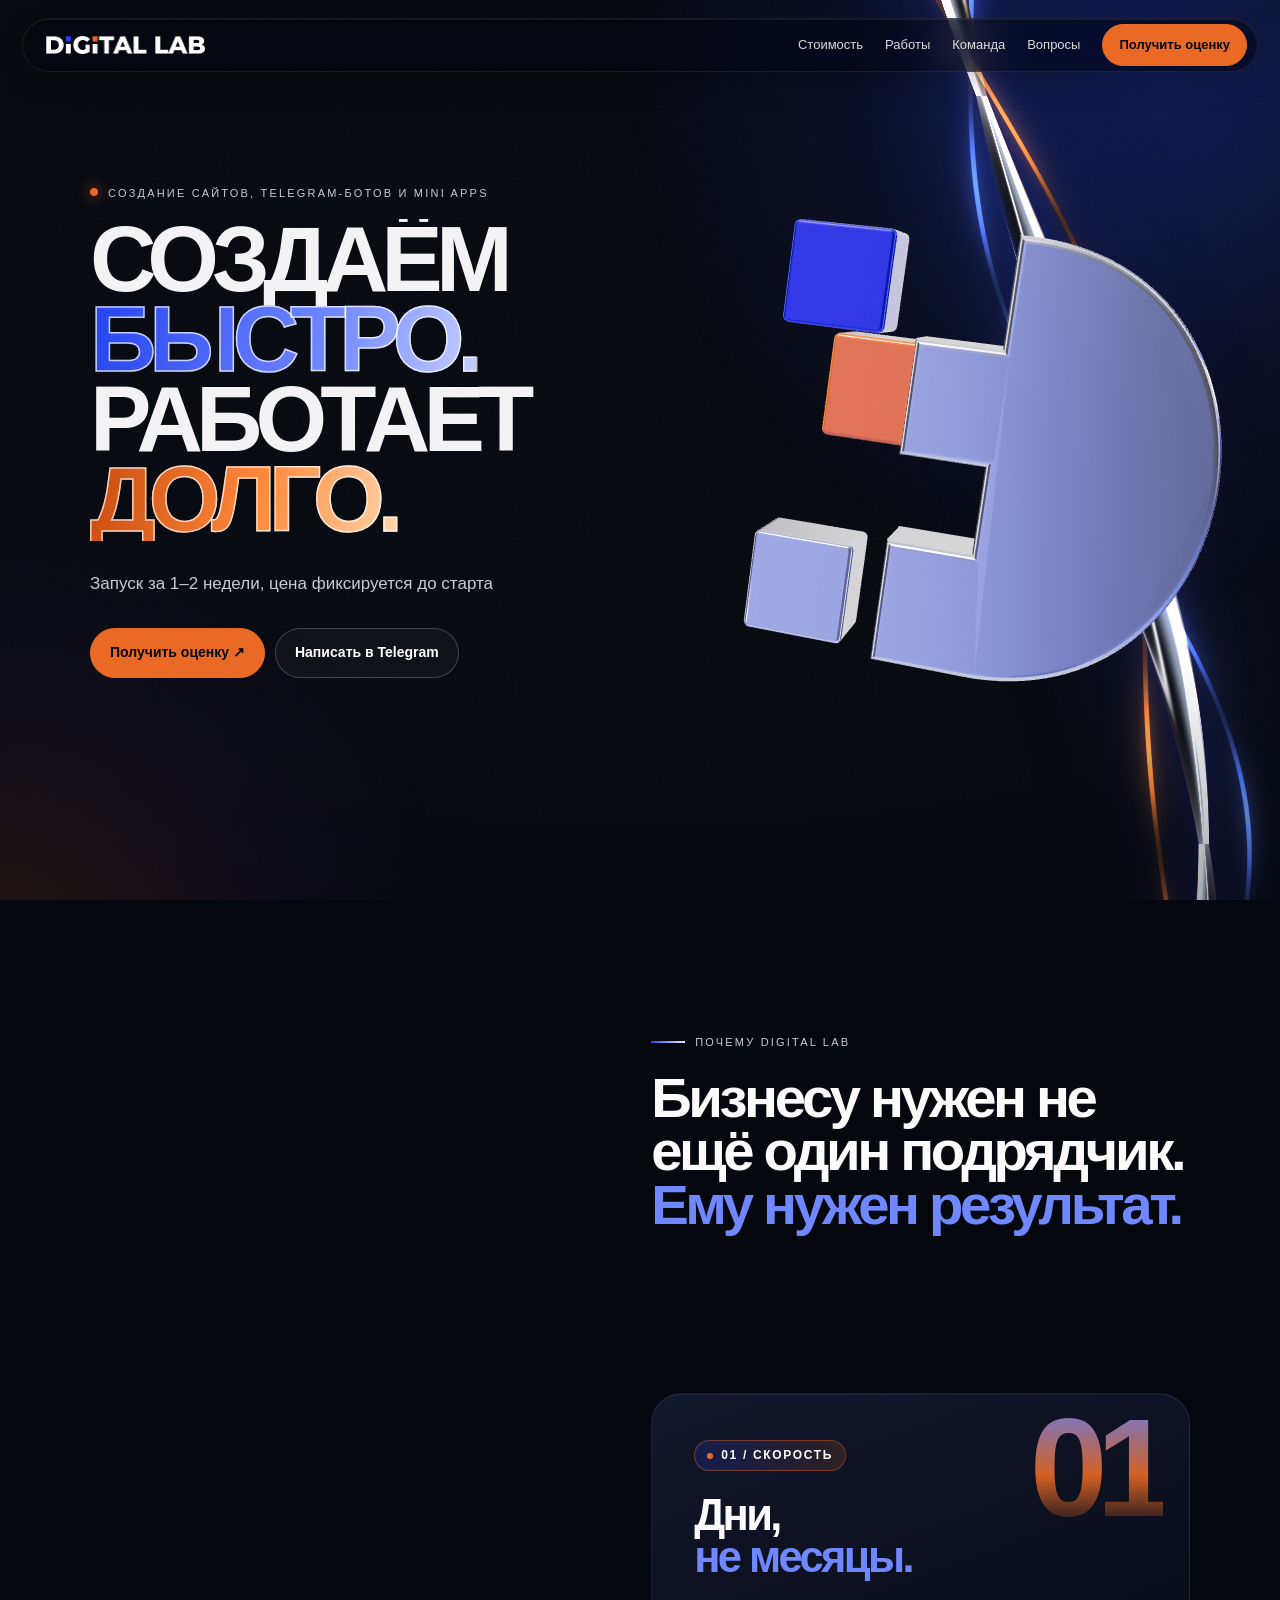
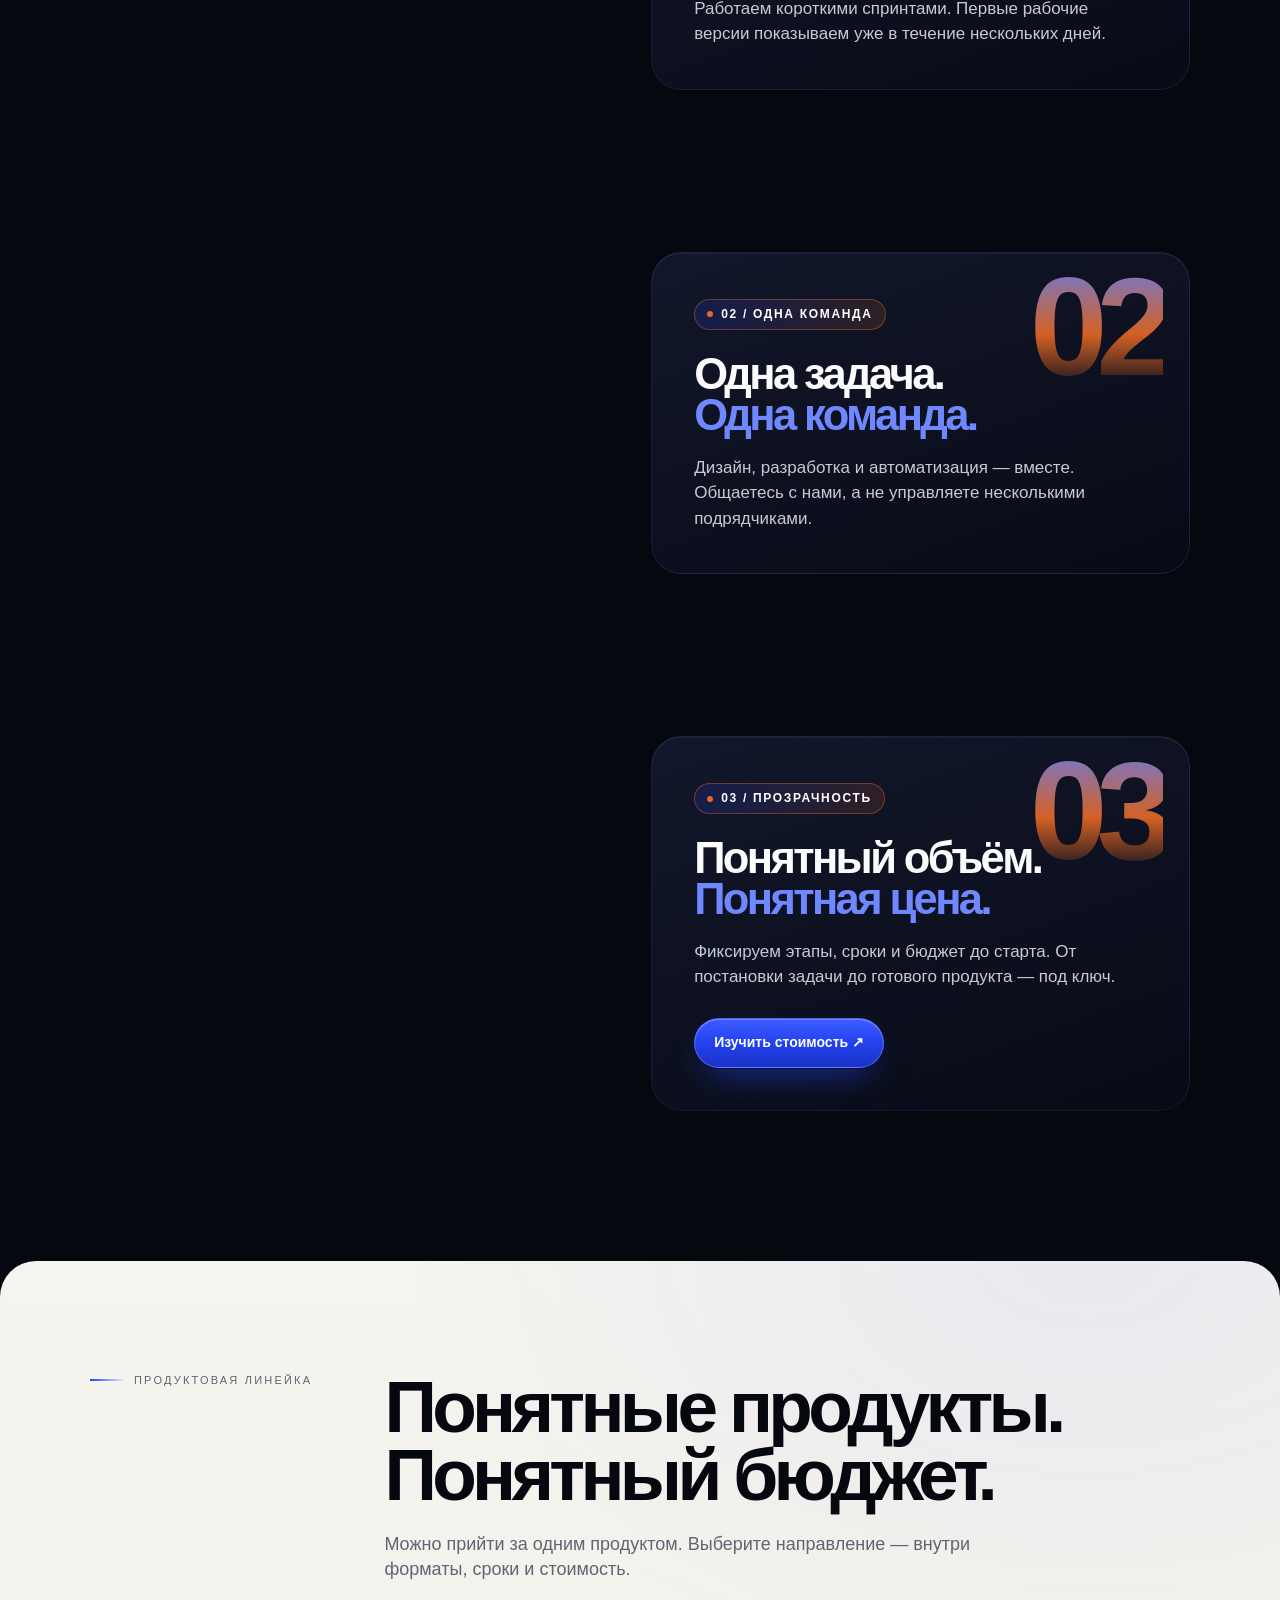
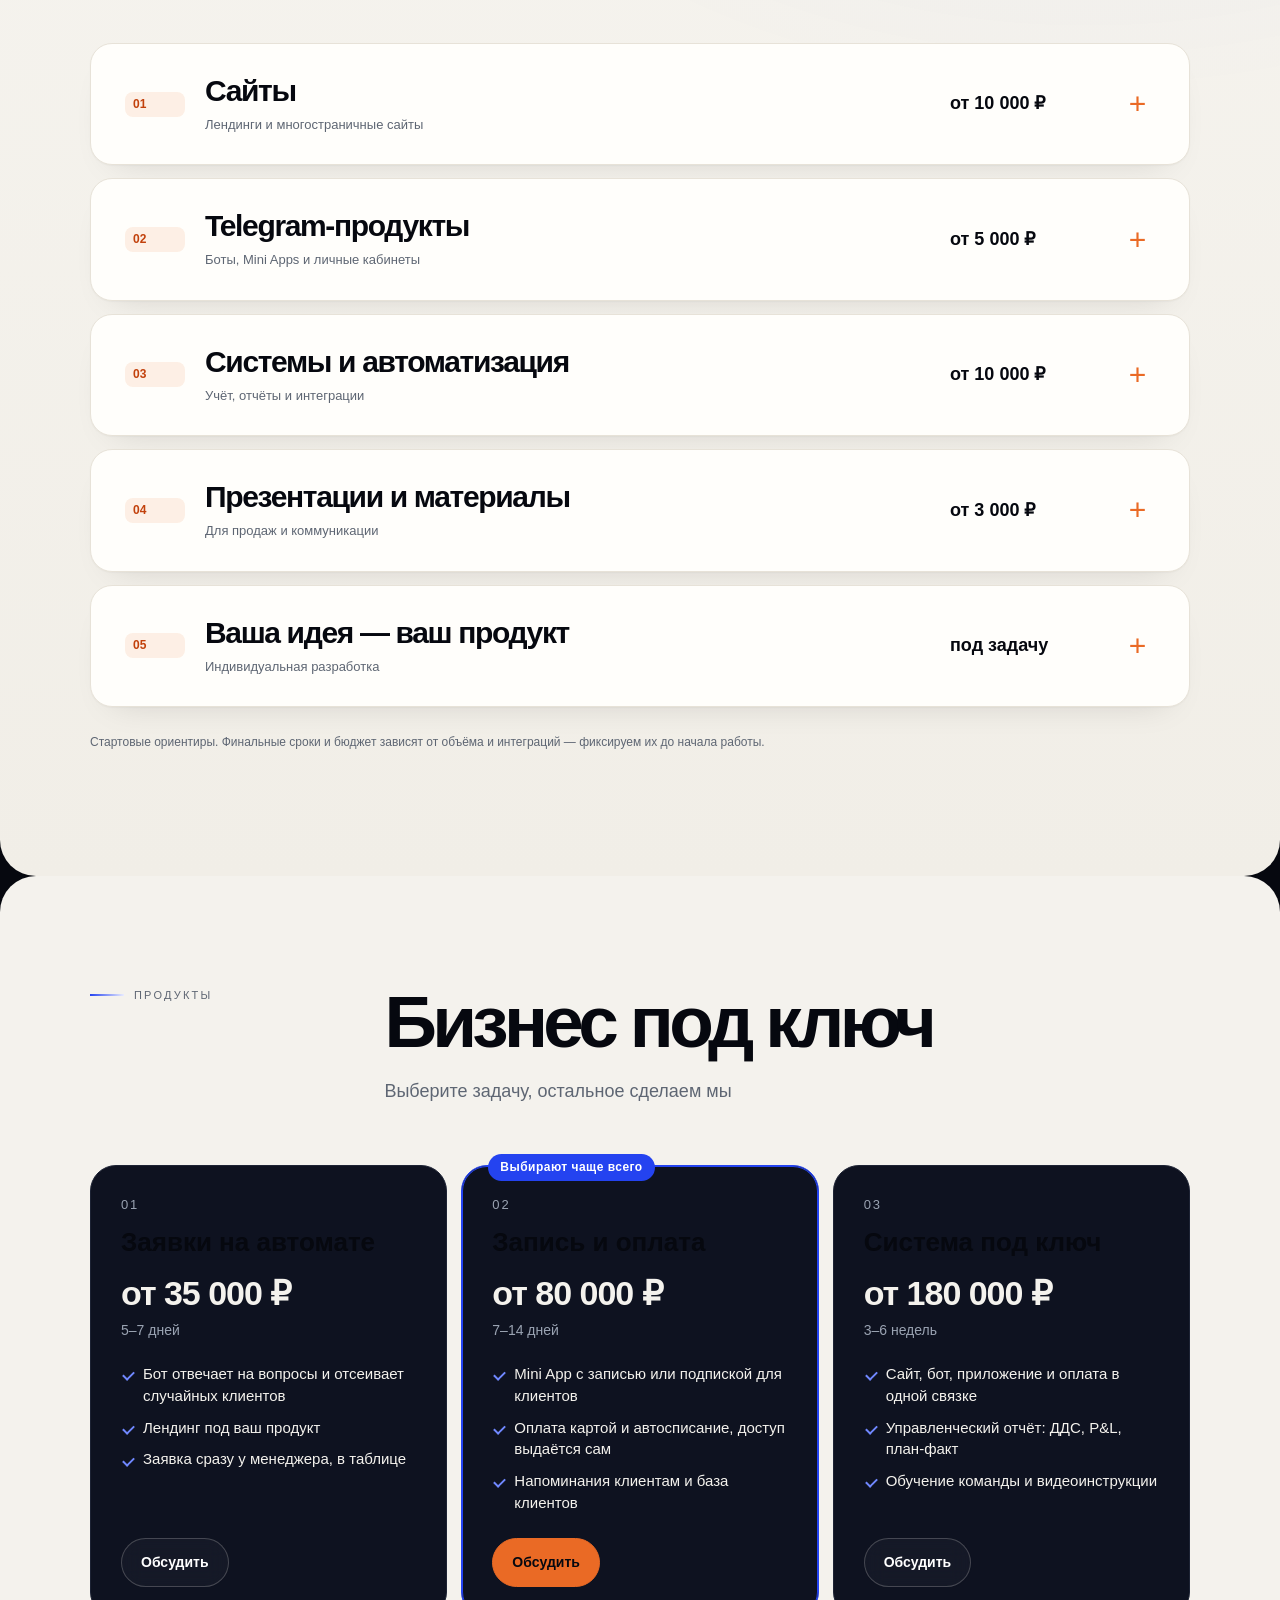
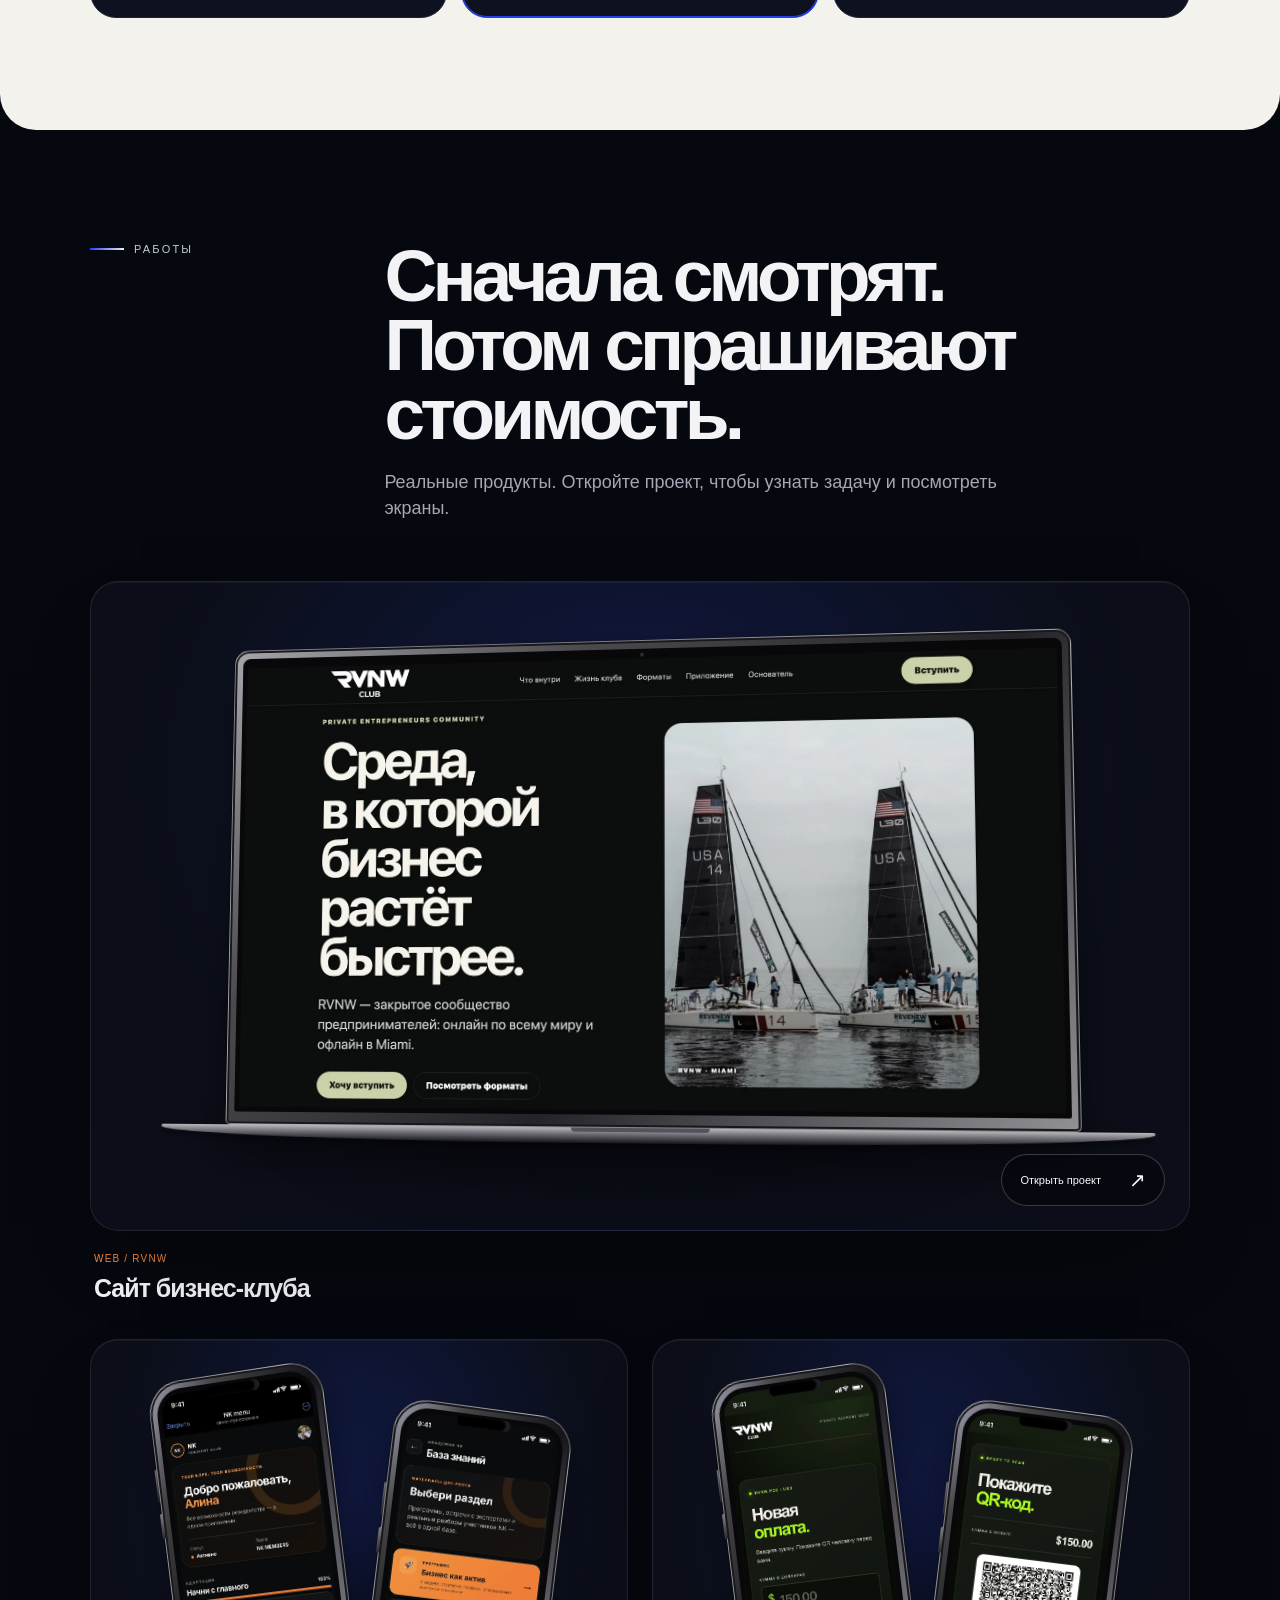
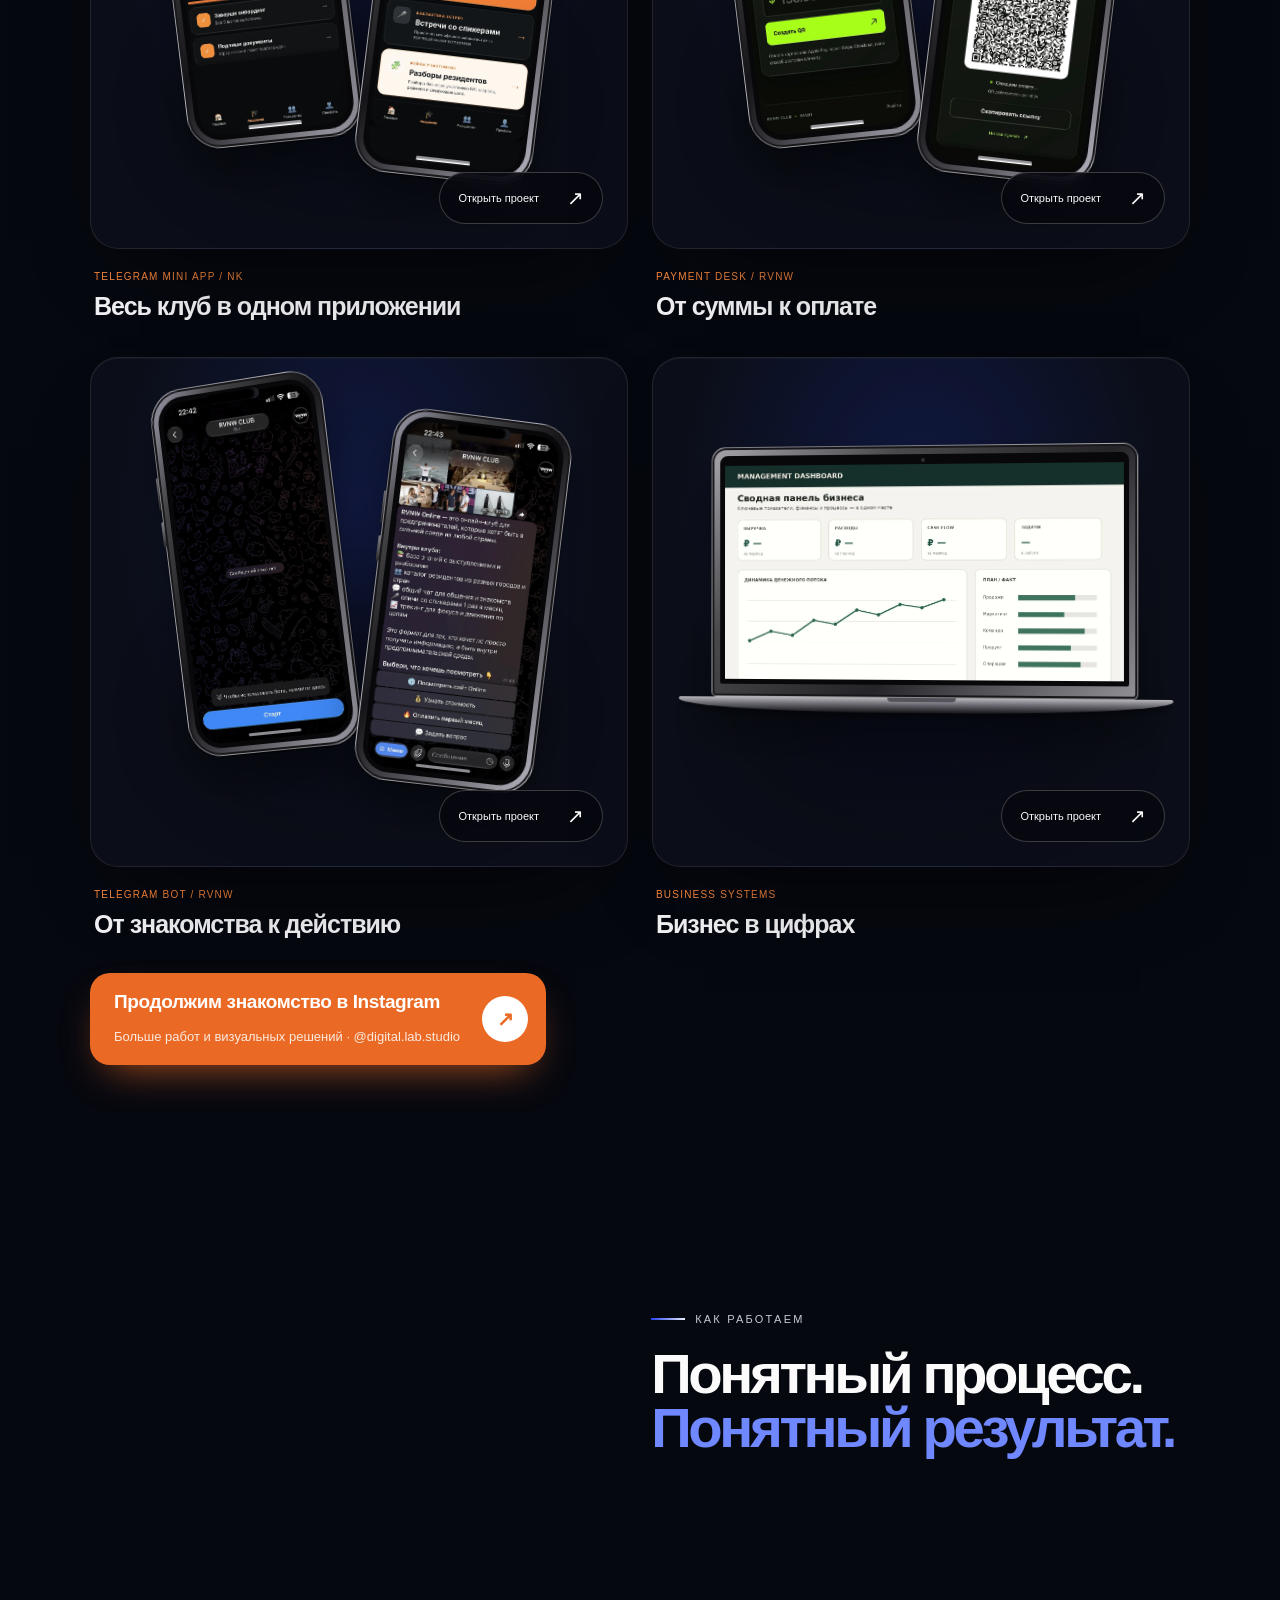
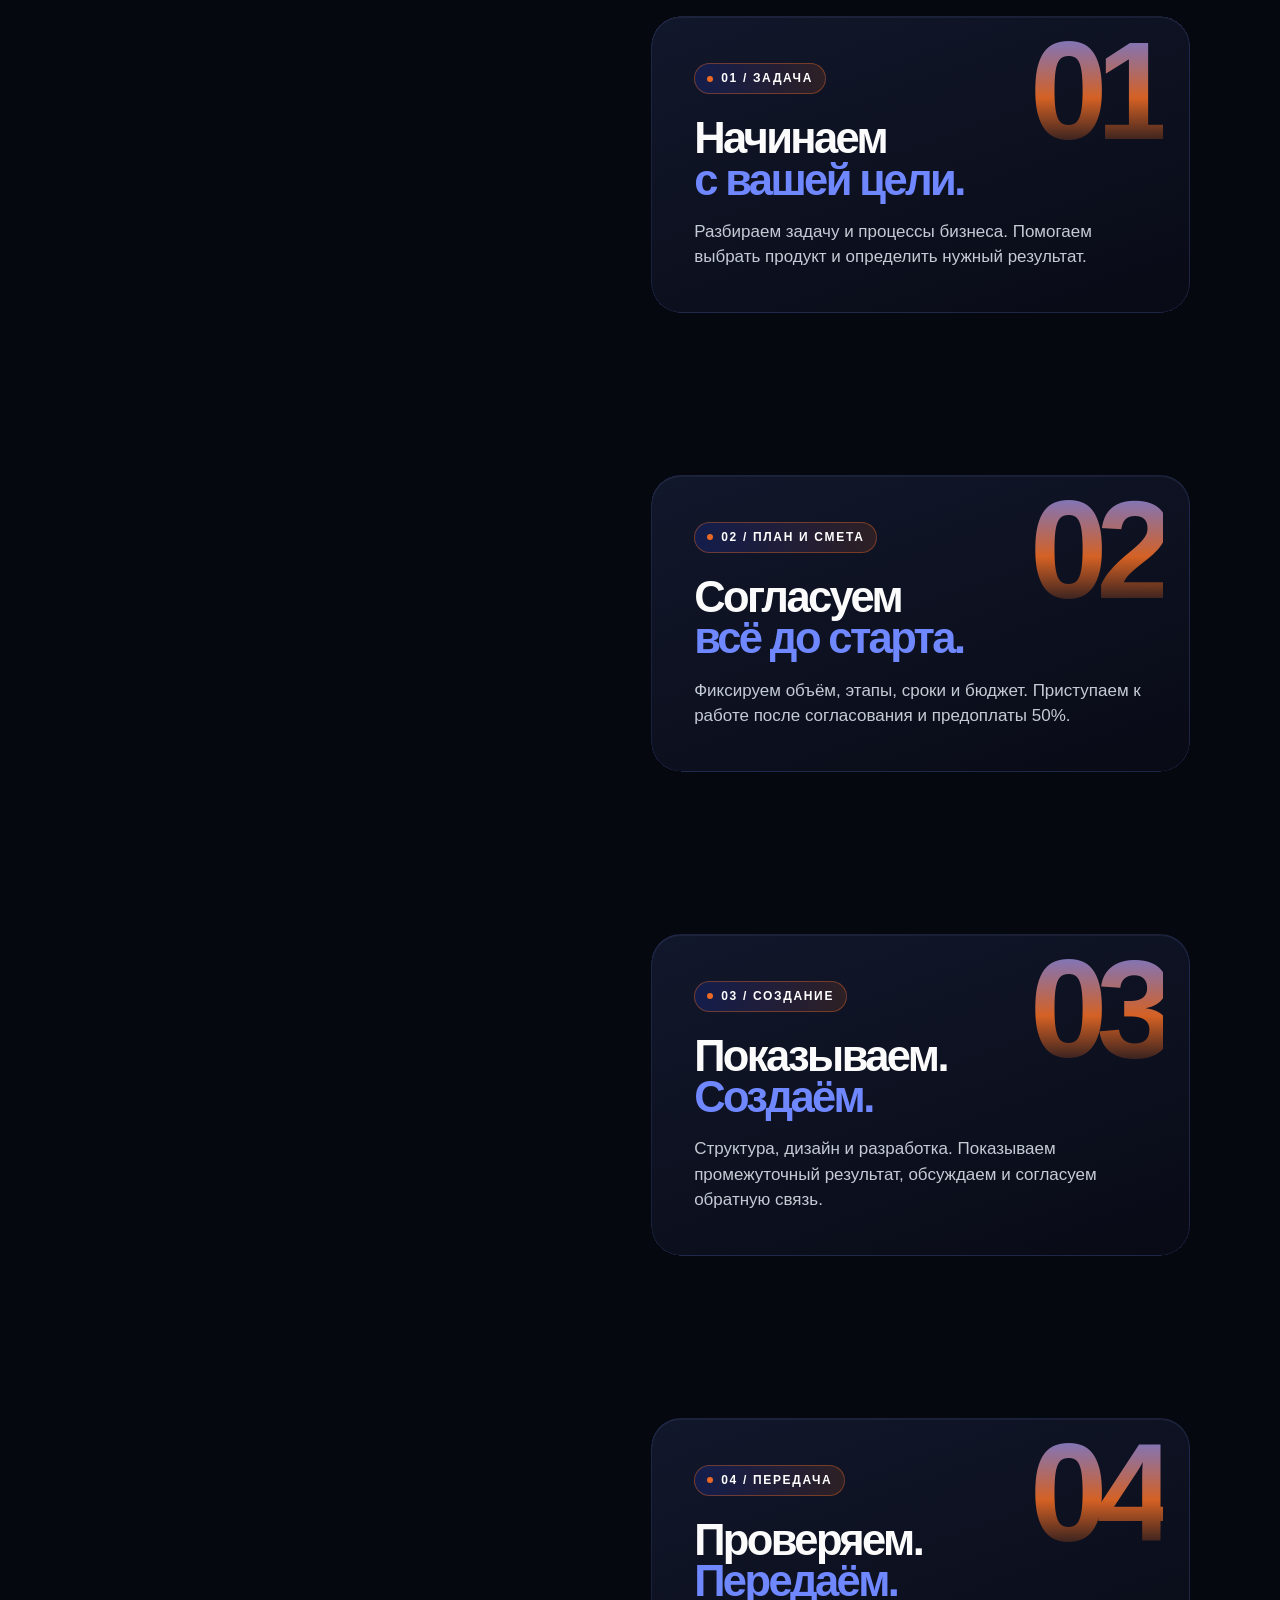
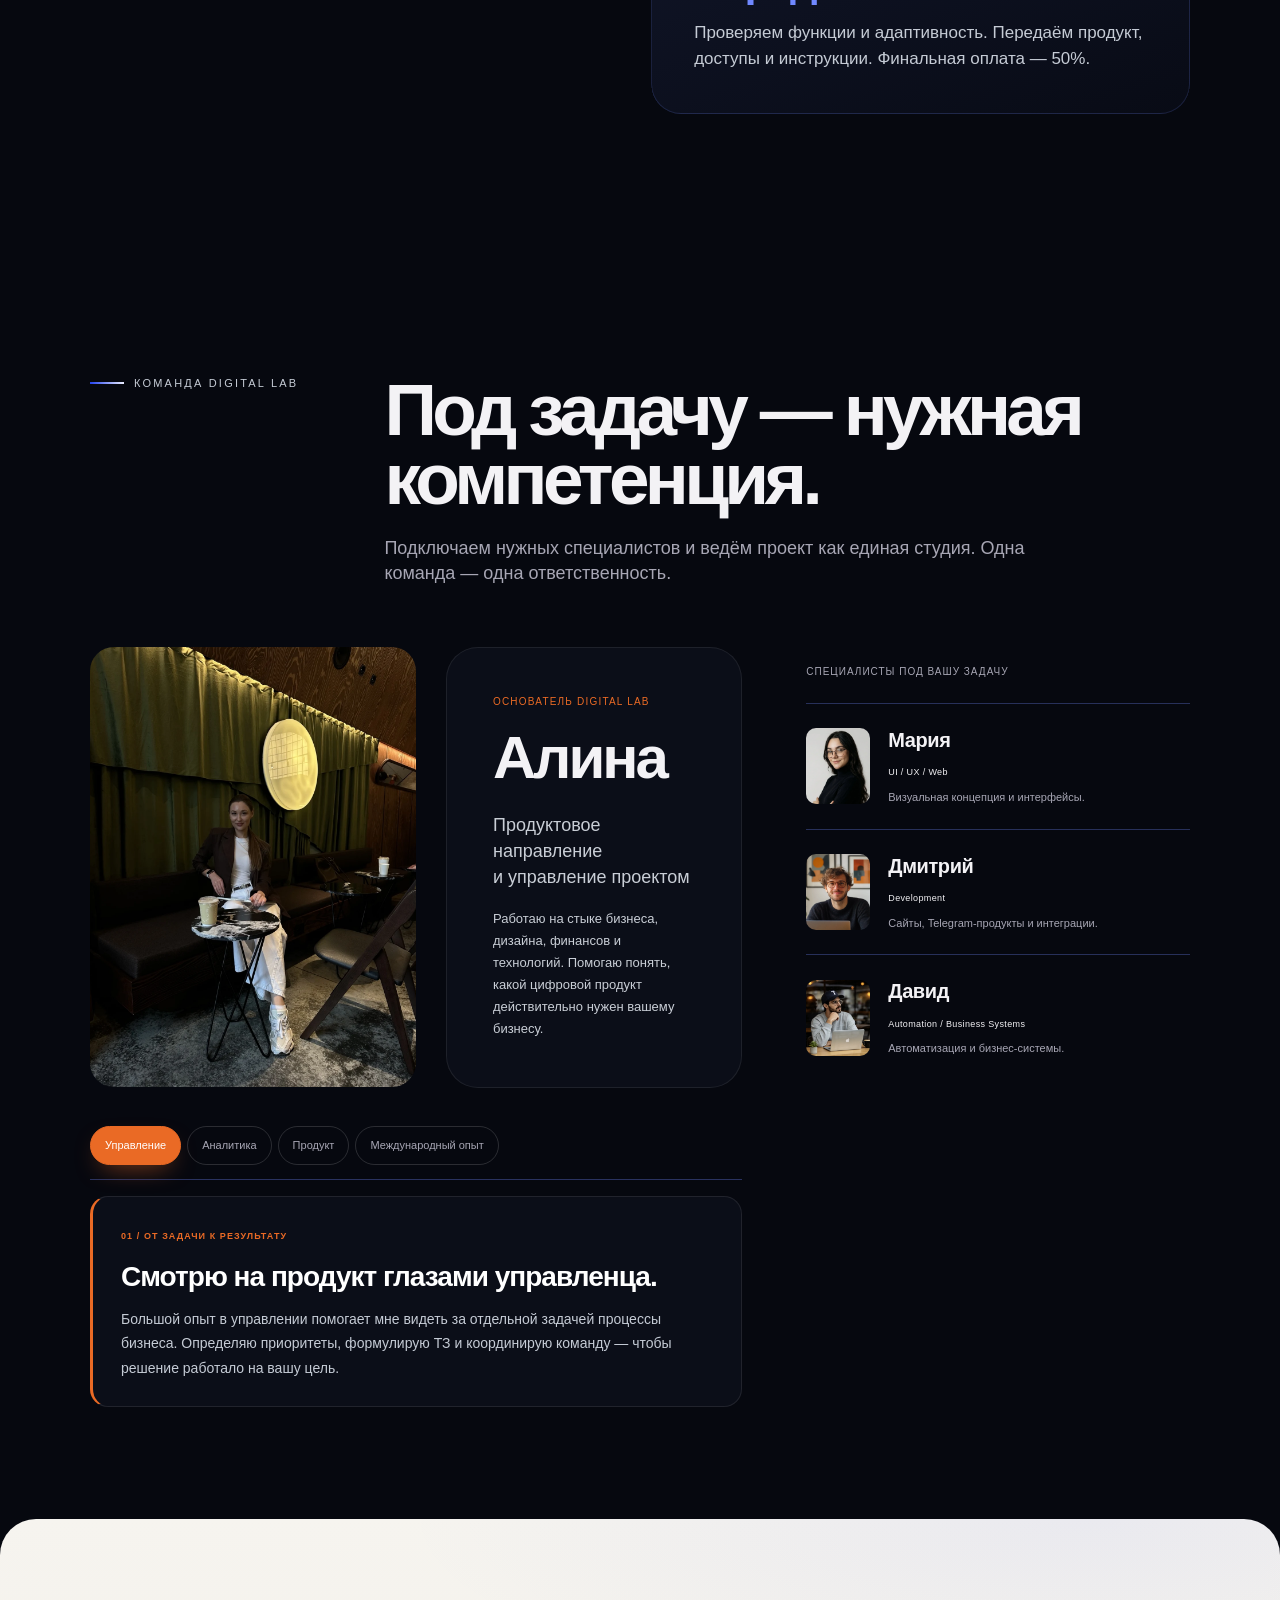
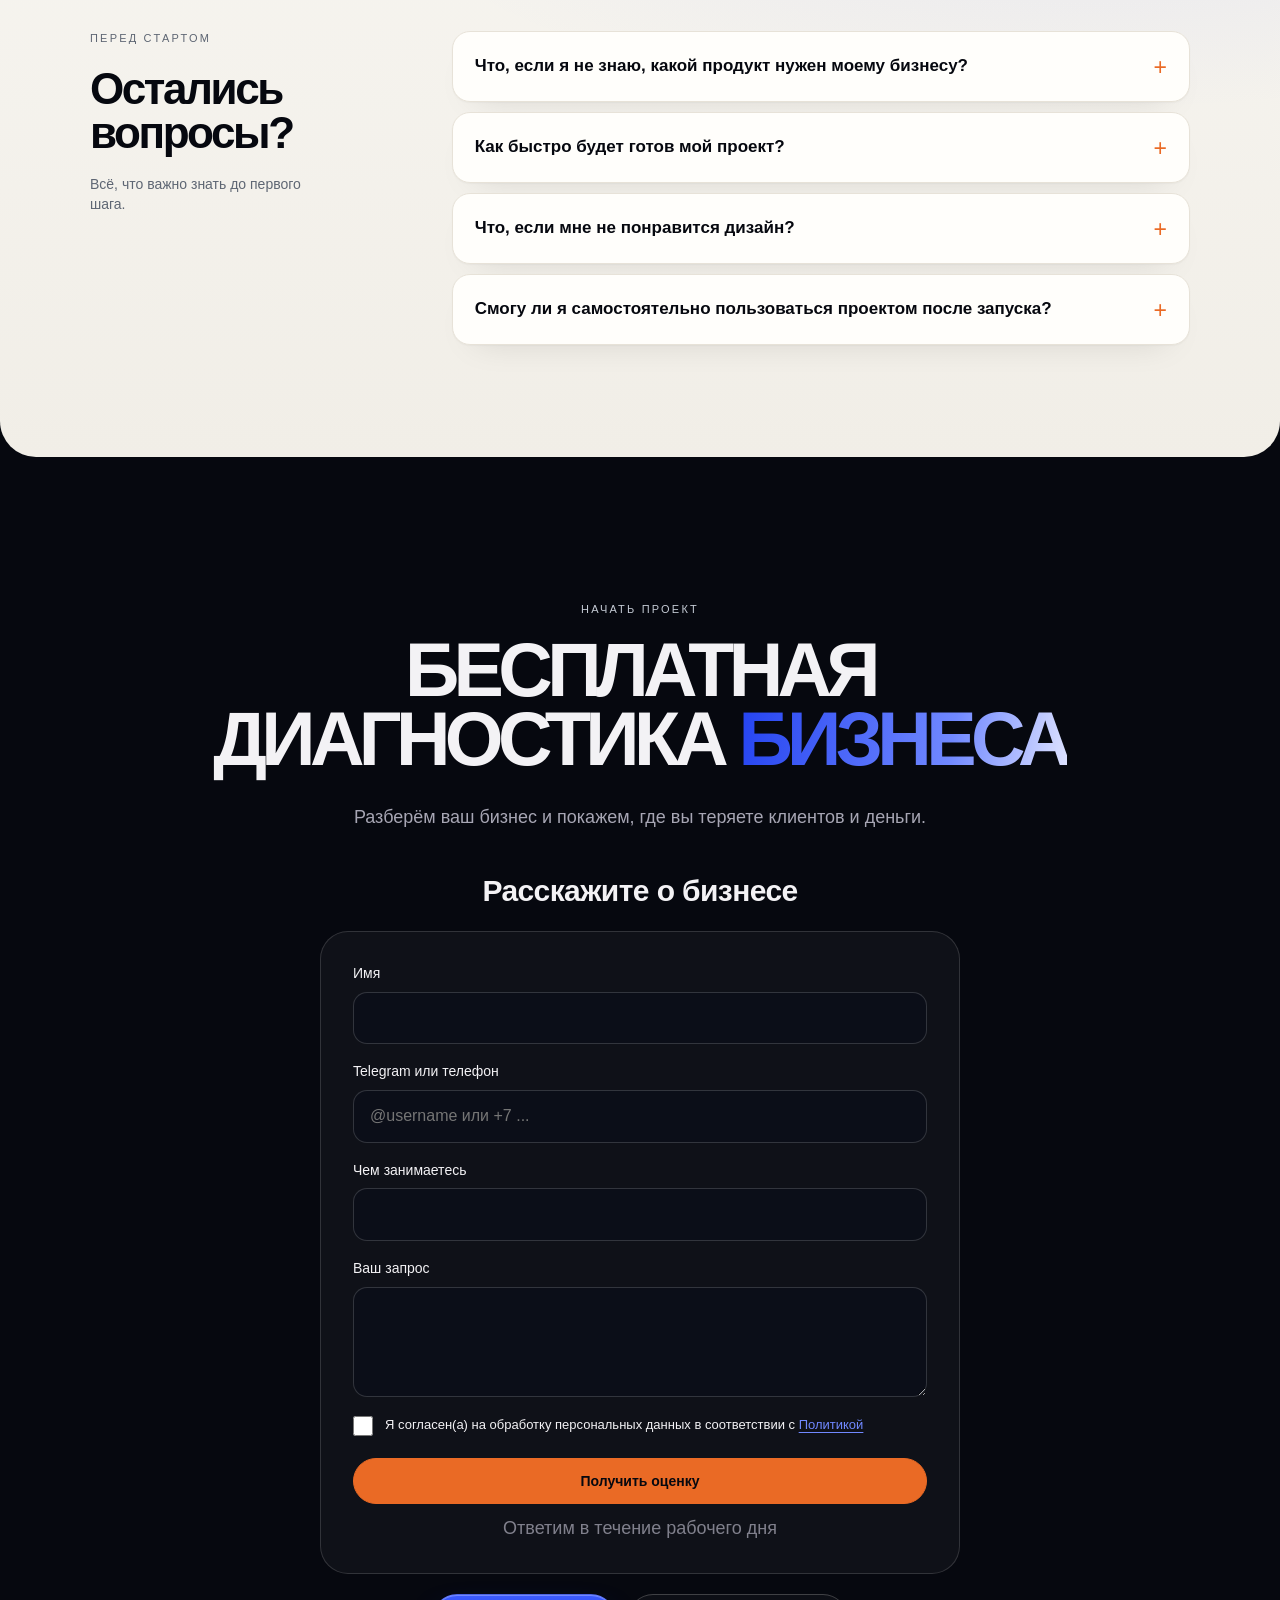
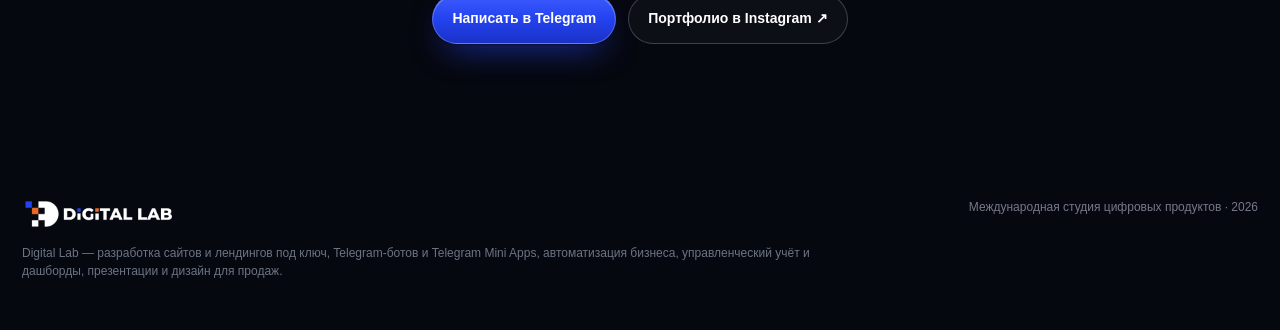
==== commit bfc0c466: "v4-minimal: правки Алины 2: hero-кнопки без подсказки скролла, Бизнес под ключ в формате пакетов, фо" ====
--- a/index.html
+++ b/index.html
@@ -2180,14 +2180,20 @@
 </div>
 
 <main id="top">
-<section id="hero" class="flow-hero" data-guide="hero"><div class="w"><div class="hero flow-hero-inner"><div class="hero-grid"><div><div class="eyebrow">Создание сайтов, Telegram-ботов и Mini Apps</div><h1>СОЗДАЁМ<br><span class="outline">БЫСТРО.</span><br>РАБОТАЕТ<br><span class="outline">ДОЛГО.</span></h1><p class="hero-copy hero-note">Запуск за 1–2 недели, цена фиксируется до старта</p><div class="hero-actions"><a href="https://t.me/alinaaa_ss" target="_blank" rel="noopener" class="btn primary">Обсудить задачу ↗</a><a href="#products" class="btn">Посмотреть стоимость</a></div></div></div><img class="brand-fallback" src="assets/brand-mark.png" alt="Фирменный знак Digital Lab"></div></div>
-<div class="w flow-hero-foot"><span class="flow-scroll-cue">Листайте — познакомимся ближе <b>↓</b></span></div></section>
+<section id="hero" class="flow-hero" data-guide="hero"><div class="w"><div class="hero flow-hero-inner"><div class="hero-grid"><div><div class="eyebrow">Создание сайтов, Telegram-ботов и Mini Apps</div><h1>СОЗДАЁМ<br><span class="outline">БЫСТРО.</span><br>РАБОТАЕТ<br><span class="outline">ДОЛГО.</span></h1><p class="hero-copy hero-note">Запуск за 1–2 недели, цена фиксируется до старта</p><div class="hero-actions"><a href="#lead-form" class="btn primary btn--estimate" data-goal="cta_click" data-place="hero">Получить оценку ↗</a><a href="https://t.me/alinaaa_ss" target="_blank" rel="noopener" class="btn" data-goal="cta_click tg_click" data-place="hero">Написать в Telegram</a></div></div></div><img class="brand-fallback" src="assets/brand-mark.png" alt="Фирменный знак Digital Lab"></div></div>
+<div class="w flow-hero-foot"></div></section>
 <section id="why" class="flow-split" data-guide="why"><div class="w flow-split-grid"><div class="flow-split-aside" aria-hidden="true"></div><div class="flow-split-main">
 <header class="flow-head"><span class="eyebrow flow-eyebrow"><i></i>Почему Digital Lab</span><h2>Бизнесу нужен не ещё один подрядчик. <em>Ему нужен результат.</em></h2></header>
 <article class="flow-card" data-why="0"><span class="flow-card-num" aria-hidden="true">01</span><span class="flow-card-index">01 / Скорость</span><h3>Дни,<br><span>не месяцы.</span></h3><p>Работаем короткими спринтами. Первые рабочие версии показываем уже в течение нескольких дней.</p></article>
 <article class="flow-card" data-why="1"><span class="flow-card-num" aria-hidden="true">02</span><span class="flow-card-index">02 / Одна команда</span><h3>Одна задача.<br><span>Одна команда.</span></h3><p>Дизайн, разработка и автоматизация — вместе. Общаетесь с нами, а не управляете несколькими подрядчиками.</p></article>
 <article class="flow-card" data-why="2"><span class="flow-card-num" aria-hidden="true">03</span><span class="flow-card-index">03 / Прозрачность</span><h3>Понятный объём.<br><span>Понятная цена.</span></h3><p>Фиксируем этапы, сроки и бюджет до старта. От постановки задачи до готового продукта — под ключ.</p><a href="#products" class="btn primary">Изучить стоимость ↗</a></article>
-</div></div></section><section id="products" data-guide="products"><div class="w"><div class="section-head"><div class="eyebrow">Продуктовая линейка</div><div><h2>Понятные продукты.<br>Понятный бюджет.</h2><p>Можно прийти за одним продуктом. Выберите направление — внутри форматы, сроки и стоимость.</p></div></div><div class="price-folders"><details class="price-folder folder-web"><summary><span class="folder-number">01</span><div><h3>Сайты</h3><p>Лендинги и многостраничные сайты</p></div><span class="folder-price">от 10 000 ₽</span><b class="folder-plus">+</b></summary><div class="folder-content"><article><h4>Лендинг под ключ</h4><p>Структура, тексты, дизайн, адаптив и формы.</p><strong>от 10 000 ₽</strong><span>от 3–5 дней</span><a href="https://t.me/alinaaa_ss?text=%D0%9F%D1%80%D0%B8%D0%B2%D0%B5%D1%82%2C%20%D0%90%D0%BB%D0%B8%D0%BD%D0%B0%21%20%D0%A5%D0%BE%D1%87%D1%83%20%D0%BE%D0%B1%D1%81%D1%83%D0%B4%D0%B8%D1%82%D1%8C%3A%20%D0%9B%D0%B5%D0%BD%D0%B4%D0%B8%D0%BD%D0%B3%20%D0%BF%D0%BE%D0%B4%20%D0%BA%D0%BB%D1%8E%D1%87" target="_blank" rel="noopener">Обсудить ↗</a></article><article><h4>Многостраничный сайт</h4><p>Страницы, визуальная система и интеграции.</p><strong>от 20 000 ₽</strong><span>от 5–10 дней</span><a href="https://t.me/alinaaa_ss?text=%D0%9F%D1%80%D0%B8%D0%B2%D0%B5%D1%82%2C%20%D0%90%D0%BB%D0%B8%D0%BD%D0%B0%21%20%D0%A5%D0%BE%D1%87%D1%83%20%D0%BE%D0%B1%D1%81%D1%83%D0%B4%D0%B8%D1%82%D1%8C%3A%20%D0%9C%D0%BD%D0%BE%D0%B3%D0%BE%D1%81%D1%82%D1%80%D0%B0%D0%BD%D0%B8%D1%87%D0%BD%D1%8B%D0%B9%20%D1%81%D0%B0%D0%B9%D1%82" target="_blank" rel="noopener">Обсудить ↗</a></article></div></details><details class="price-folder folder-telegram"><summary><span class="folder-number">02</span><div><h3>Telegram-продукты</h3><p>Боты, Mini Apps и личные кабинеты</p></div><span class="folder-price">от 5 000 ₽</span><b class="folder-plus">+</b></summary><div class="folder-content"><article><h4>Бот и автоматизация</h4><p>Заявки, регистрации, уведомления и сценарии.</p><strong>от 5 000 ₽</strong><span>от 3–7 дней</span><a href="https://t.me/alinaaa_ss?text=%D0%9F%D1%80%D0%B8%D0%B2%D0%B5%D1%82%2C%20%D0%90%D0%BB%D0%B8%D0%BD%D0%B0%21%20%D0%A5%D0%BE%D1%87%D1%83%20%D0%BE%D0%B1%D1%81%D1%83%D0%B4%D0%B8%D1%82%D1%8C%3A%20%D0%91%D0%BE%D1%82%20%D0%B8%20%D0%B0%D0%B2%D1%82%D0%BE%D0%BC%D0%B0%D1%82%D0%B8%D0%B7%D0%B0%D1%86%D0%B8%D1%8F" target="_blank" rel="noopener">Обсудить ↗</a></article><article><h4>Mini App / личный кабинет</h4><p>Профиль, каталог, подписка, контент и события.</p><strong>от 20 000 ₽</strong><span>от 7–14 дней</span><a href="https://t.me/alinaaa_ss?text=%D0%9F%D1%80%D0%B8%D0%B2%D0%B5%D1%82%2C%20%D0%90%D0%BB%D0%B8%D0%BD%D0%B0%21%20%D0%A5%D0%BE%D1%87%D1%83%20%D0%BE%D0%B1%D1%81%D1%83%D0%B4%D0%B8%D1%82%D1%8C%3A%20Mini%20App%20/%20%D0%BB%D0%B8%D1%87%D0%BD%D1%8B%D0%B9%20%D0%BA%D0%B0%D0%B1%D0%B8%D0%BD%D0%B5%D1%82" target="_blank" rel="noopener">Обсудить ↗</a></article></div></details><details class="price-folder folder-systems"><summary><span class="folder-number">03</span><div><h3>Системы и автоматизация</h3><p>Учёт, отчёты и интеграции</p></div><span class="folder-price">от 10 000 ₽</span><b class="folder-plus">+</b></summary><div class="folder-content"><article><h4>Управленческая система</h4><p>ДДС, P&L, план/факт, бюджеты и дашборды.</p><strong>от 10 000 ₽</strong><span>от 4–8 дней</span><a href="https://t.me/alinaaa_ss?text=%D0%9F%D1%80%D0%B8%D0%B2%D0%B5%D1%82%2C%20%D0%90%D0%BB%D0%B8%D0%BD%D0%B0%21%20%D0%A5%D0%BE%D1%87%D1%83%20%D0%BE%D0%B1%D1%81%D1%83%D0%B4%D0%B8%D1%82%D1%8C%3A%20%D0%A3%D0%BF%D1%80%D0%B0%D0%B2%D0%BB%D0%B5%D0%BD%D1%87%D0%B5%D1%81%D0%BA%D0%B0%D1%8F%20%D1%81%D0%B8%D1%81%D1%82%D0%B5%D0%BC%D0%B0" target="_blank" rel="noopener">Обсудить ↗</a></article><article><h4>Интеграции и платёжные сценарии</h4><p>Сервисы, платёжные ссылки, QR и уведомления.</p><strong>от 5 000 ₽</strong><span>от 2–8 дней</span><a href="https://t.me/alinaaa_ss" target="_blank" rel="noopener">Обсудить ↗</a></article></div></details><details class="price-folder folder-design"><summary><span class="folder-number">04</span><div><h3>Презентации и материалы</h3><p>Для продаж и коммуникации</p></div><span class="folder-price">от 3 000 ₽</span><b class="folder-plus">+</b></summary><div class="folder-content"><article><h4>Презентация / брошюра</h4><p>Презентации, коммерческие предложения, PDF и гайды.</p><strong>от 3 000 ₽</strong><span>от 2–5 дней</span><a href="https://t.me/alinaaa_ss?text=%D0%9F%D1%80%D0%B8%D0%B2%D0%B5%D1%82%2C%20%D0%90%D0%BB%D0%B8%D0%BD%D0%B0%21%20%D0%A5%D0%BE%D1%87%D1%83%20%D0%BE%D0%B1%D1%81%D1%83%D0%B4%D0%B8%D1%82%D1%8C%3A%20%D0%9F%D1%80%D0%B5%D0%B7%D0%B5%D0%BD%D1%82%D0%B0%D1%86%D0%B8%D1%8F%20/%20%D0%B1%D1%80%D0%BE%D1%88%D1%8E%D1%80%D0%B0" target="_blank" rel="noopener">Обсудить ↗</a></article></div></details><details class="price-folder folder-custom"><summary><span class="folder-number">05</span><div><h3>Ваша идея — ваш продукт</h3><p>Индивидуальная разработка</p></div><span class="folder-price">под задачу</span><b class="folder-plus">+</b></summary><div class="folder-content"><article><h4>Индивидуальная разработка</h4><p>Разработаем любой цифровой продукт под ваши процессы. Поделитесь идеей или объясните задачу бизнеса — предложим решение и создадим его специально для вас.</p><strong>Оценка под задачу</strong><a href="https://t.me/alinaaa_ss?text=%D0%9F%D1%80%D0%B8%D0%B2%D0%B5%D1%82%2C%20%D0%90%D0%BB%D0%B8%D0%BD%D0%B0%21%20%D0%A5%D0%BE%D1%87%D1%83%20%D0%BE%D0%B1%D1%81%D1%83%D0%B4%D0%B8%D1%82%D1%8C%3A%20%D0%B8%D0%BD%D0%B4%D0%B8%D0%B2%D0%B8%D0%B4%D1%83%D0%B0%D0%BB%D1%8C%D0%BD%D0%B0%D1%8F%20%D1%80%D0%B0%D0%B7%D1%80%D0%B0%D0%B1%D0%BE%D1%82%D0%BA%D0%B0" target="_blank" rel="noopener">Поделиться идеей ↗</a></article></div></details></div><p class="price-note">Стартовые ориентиры. Финальные сроки и бюджет зависят от объёма и интеграций — фиксируем их до начала работы.</p></div></section><section id="turnkey"><div class="w"><div class="section-head"><div class="eyebrow">Бизнес под ключ</div><div><h2>Выберите задачу,<br>остальное сделаем мы</h2></div></div><div class="price-folders"><details class="price-folder folder-web"><summary><span class="folder-number">01</span><div><h3>Заявки на автомате</h3><p>5–7 дней</p></div><span class="folder-price">от 35 000 ₽</span><b class="folder-plus">+</b></summary><div class="folder-content"><article><h4>Заявки на автомате</h4><ul class="turnkey-list"><li>Бот отвечает на вопросы и отсеивает случайных клиентов</li><li>Лендинг под ваш продукт</li><li>Заявка сразу у менеджера, в таблице</li></ul><strong>от 35 000 ₽</strong><span>5–7 дней</span><a href="https://t.me/alinaaa_ss?text=%D0%9F%D1%80%D0%B8%D0%B2%D0%B5%D1%82%2C%20%D0%90%D0%BB%D0%B8%D0%BD%D0%B0%21%20%D0%A5%D0%BE%D1%87%D1%83%20%D0%BE%D0%B1%D1%81%D1%83%D0%B4%D0%B8%D1%82%D1%8C%3A%20%D0%97%D0%B0%D1%8F%D0%B2%D0%BA%D0%B8%20%D0%BD%D0%B0%20%D0%B0%D0%B2%D1%82%D0%BE%D0%BC%D0%B0%D1%82%D0%B5" target="_blank" rel="noopener">Обсудить ↗</a></article></div></details><details class="price-folder folder-telegram"><summary><span class="folder-number">02</span><div><h3>Запись и оплата</h3><p>7–14 дней</p></div><span class="folder-price">от 80 000 ₽</span><b class="folder-plus">+</b></summary><div class="folder-content"><article><h4>Запись и оплата</h4><ul class="turnkey-list"><li>Mini App с записью или подпиской для клиентов</li><li>Оплата картой и автосписание, доступ выдаётся сам</li><li>Напоминания клиентам и база клиентов</li></ul><strong>от 80 000 ₽</strong><span>7–14 дней</span><a href="https://t.me/alinaaa_ss?text=%D0%9F%D1%80%D0%B8%D0%B2%D0%B5%D1%82%2C%20%D0%90%D0%BB%D0%B8%D0%BD%D0%B0%21%20%D0%A5%D0%BE%D1%87%D1%83%20%D0%BE%D0%B1%D1%81%D1%83%D0%B4%D0%B8%D1%82%D1%8C%3A%20%D0%97%D0%B0%D0%BF%D0%B8%D1%81%D1%8C%20%D0%B8%20%D0%BE%D0%BF%D0%BB%D0%B0%D1%82%D0%B0" target="_blank" rel="noopener">Обсудить ↗</a></article></div></details><details class="price-folder folder-systems"><summary><span class="folder-number">03</span><div><h3>Система под ключ</h3><p>3–6 недель</p></div><span class="folder-price">от 180 000 ₽</span><b class="folder-plus">+</b></summary><div class="folder-content"><article><h4>Система под ключ</h4><ul class="turnkey-list"><li>Сайт, бот, приложение и оплата в одной связке</li><li>Управленческий отчёт: ДДС, P&amp;L, план-факт</li><li>Обучение команды и видеоинструкции</li></ul><strong>от 180 000 ₽</strong><span>3–6 недель</span><a href="https://t.me/alinaaa_ss?text=%D0%9F%D1%80%D0%B8%D0%B2%D0%B5%D1%82%2C%20%D0%90%D0%BB%D0%B8%D0%BD%D0%B0%21%20%D0%A5%D0%BE%D1%87%D1%83%20%D0%BE%D0%B1%D1%81%D1%83%D0%B4%D0%B8%D1%82%D1%8C%3A%20%D0%A1%D0%B8%D1%81%D1%82%D0%B5%D0%BC%D0%B0%20%D0%BF%D0%BE%D0%B4%20%D0%BA%D0%BB%D1%8E%D1%87" target="_blank" rel="noopener">Обсудить ↗</a></article></div></details></div></div></section><section id="works" data-guide="works"><div class="w"><div class="section-head"><div class="eyebrow">Работы</div><div><h2>Сначала смотрят.<br>Потом спрашивают стоимость.</h2><p>Реальные продукты. Откройте проект, чтобы узнать задачу и посмотреть экраны.</p></div></div><div class="case-grid"><button class="case-tile case-web" data-case="web"><div class="case-cover"><div class="device-stage"><div class="device device-laptop"><div class="device-display"><span class="device-camera" aria-hidden="true"></span><div class="device-screen"><img src="assets/rvnw-site-01.webp" alt="Сайт RVNW на экране ноутбука" loading="lazy"></div></div><span class="device-base" aria-hidden="true"></span></div></div><span class="open-project">Открыть проект <b>↗</b></span></div><div class="project-card-caption"><span>WEB / RVNW</span><h3>Сайт бизнес-клуба</h3></div></button><button class="case-tile case-app" data-case="app"><div class="case-cover"><div class="device-stage"><div class="device device-phone"><div class="device-display"><span class="device-camera" aria-hidden="true"></span><div class="device-screen"><img src="assets/screen-nk-01.webp" alt="Главная Mini App NK" loading="lazy"></div></div><span class="device-base" aria-hidden="true"></span></div><div class="device device-phone"><div class="device-display"><span class="device-camera" aria-hidden="true"></span><div class="device-screen"><img src="assets/screen-nk-03.webp" alt="Разделы Mini App NK" loading="lazy"></div></div><span class="device-base" aria-hidden="true"></span></div></div><span class="open-project">Открыть проект <b>↗</b></span></div><div class="project-card-caption"><span>TELEGRAM MINI APP / NK</span><h3>Весь клуб в одном приложении</h3></div></button><button class="case-tile case-payment" data-case="payment"><div class="case-cover"><div class="device-stage"><div class="device device-phone"><div class="device-display"><span class="device-camera" aria-hidden="true"></span><div class="device-screen"><img src="assets/screen-pay-02.webp" alt="Платёжный интерфейс" loading="lazy"></div></div><span class="device-base" aria-hidden="true"></span></div><div class="device device-phone"><div class="device-display"><span class="device-camera" aria-hidden="true"></span><div class="device-screen"><img src="assets/screen-pay-03.webp" alt="Экран оплаты" loading="lazy"></div></div><span class="device-base" aria-hidden="true"></span></div></div><span class="open-project">Открыть проект <b>↗</b></span></div><div class="project-card-caption"><span>PAYMENT DESK / RVNW</span><h3>От суммы к оплате</h3></div></button><button class="case-tile case-bot" data-case="bot"><div class="case-cover"><div class="device-stage"><div class="device device-phone"><div class="device-display"><span class="device-camera" aria-hidden="true"></span><div class="device-screen"><img src="assets/screen-bot-01.webp" alt="Telegram-бот RVNW" loading="lazy"></div></div><span class="device-base" aria-hidden="true"></span></div><div class="device device-phone"><div class="device-display"><span class="device-camera" aria-hidden="true"></span><div class="device-screen"><img src="assets/screen-bot-02.webp" alt="Сценарии Telegram-бота" loading="lazy"></div></div><span class="device-base" aria-hidden="true"></span></div></div><span class="open-project">Открыть проект <b>↗</b></span></div><div class="project-card-caption"><span>TELEGRAM BOT / RVNW</span><h3>От знакомства к действию</h3></div></button><button class="case-tile case-system" data-case="system"><div class="case-cover"><div class="device-stage"><div class="device device-laptop"><div class="device-display"><span class="device-camera" aria-hidden="true"></span><div class="device-screen"><img src="assets/management-dashboard.webp" alt="Управленческая система на ноутбуке" loading="lazy"></div></div><span class="device-base" aria-hidden="true"></span></div></div><span class="open-project">Открыть проект <b>↗</b></span></div><div class="project-card-caption"><span>BUSINESS SYSTEMS</span><h3>Бизнес в цифрах</h3></div></button></div><a href="https://www.instagram.com/digital.lab.studio/" target="_blank" rel="noopener" class="instagram-feature"><span class="ig-text"><strong>Продолжим знакомство в Instagram</strong><span>Больше работ и визуальных решений · @digital.lab.studio</span></span><b class="ig-arrow" aria-hidden="true">↗</b></a></div></section><section id="how" class="flow-split flow-process" data-guide="how"><div class="w flow-split-grid"><div class="flow-split-aside"><div class="process-number-fallback" aria-hidden="true">1</div></div><div class="flow-split-main">
+</div></div></section><section id="products" data-guide="products"><div class="w"><div class="section-head"><div class="eyebrow">Продуктовая линейка</div><div><h2>Понятные продукты.<br>Понятный бюджет.</h2><p>Можно прийти за одним продуктом. Выберите направление — внутри форматы, сроки и стоимость.</p></div></div><div class="price-folders"><details class="price-folder folder-web"><summary><span class="folder-number">01</span><div><h3>Сайты</h3><p>Лендинги и многостраничные сайты</p></div><span class="folder-price">от 10 000 ₽</span><b class="folder-plus">+</b></summary><div class="folder-content"><article><h4>Лендинг под ключ</h4><p>Структура, тексты, дизайн, адаптив и формы.</p><strong>от 10 000 ₽</strong><span>от 3–5 дней</span><a href="https://t.me/alinaaa_ss?text=%D0%9F%D1%80%D0%B8%D0%B2%D0%B5%D1%82%2C%20%D0%90%D0%BB%D0%B8%D0%BD%D0%B0%21%20%D0%A5%D0%BE%D1%87%D1%83%20%D0%BE%D0%B1%D1%81%D1%83%D0%B4%D0%B8%D1%82%D1%8C%3A%20%D0%9B%D0%B5%D0%BD%D0%B4%D0%B8%D0%BD%D0%B3%20%D0%BF%D0%BE%D0%B4%20%D0%BA%D0%BB%D1%8E%D1%87" target="_blank" rel="noopener">Обсудить ↗</a></article><article><h4>Многостраничный сайт</h4><p>Страницы, визуальная система и интеграции.</p><strong>от 20 000 ₽</strong><span>от 5–10 дней</span><a href="https://t.me/alinaaa_ss?text=%D0%9F%D1%80%D0%B8%D0%B2%D0%B5%D1%82%2C%20%D0%90%D0%BB%D0%B8%D0%BD%D0%B0%21%20%D0%A5%D0%BE%D1%87%D1%83%20%D0%BE%D0%B1%D1%81%D1%83%D0%B4%D0%B8%D1%82%D1%8C%3A%20%D0%9C%D0%BD%D0%BE%D0%B3%D0%BE%D1%81%D1%82%D1%80%D0%B0%D0%BD%D0%B8%D1%87%D0%BD%D1%8B%D0%B9%20%D1%81%D0%B0%D0%B9%D1%82" target="_blank" rel="noopener">Обсудить ↗</a></article></div></details><details class="price-folder folder-telegram"><summary><span class="folder-number">02</span><div><h3>Telegram-продукты</h3><p>Боты, Mini Apps и личные кабинеты</p></div><span class="folder-price">от 5 000 ₽</span><b class="folder-plus">+</b></summary><div class="folder-content"><article><h4>Бот и автоматизация</h4><p>Заявки, регистрации, уведомления и сценарии.</p><strong>от 5 000 ₽</strong><span>от 3–7 дней</span><a href="https://t.me/alinaaa_ss?text=%D0%9F%D1%80%D0%B8%D0%B2%D0%B5%D1%82%2C%20%D0%90%D0%BB%D0%B8%D0%BD%D0%B0%21%20%D0%A5%D0%BE%D1%87%D1%83%20%D0%BE%D0%B1%D1%81%D1%83%D0%B4%D0%B8%D1%82%D1%8C%3A%20%D0%91%D0%BE%D1%82%20%D0%B8%20%D0%B0%D0%B2%D1%82%D0%BE%D0%BC%D0%B0%D1%82%D0%B8%D0%B7%D0%B0%D1%86%D0%B8%D1%8F" target="_blank" rel="noopener">Обсудить ↗</a></article><article><h4>Mini App / личный кабинет</h4><p>Профиль, каталог, подписка, контент и события.</p><strong>от 20 000 ₽</strong><span>от 7–14 дней</span><a href="https://t.me/alinaaa_ss?text=%D0%9F%D1%80%D0%B8%D0%B2%D0%B5%D1%82%2C%20%D0%90%D0%BB%D0%B8%D0%BD%D0%B0%21%20%D0%A5%D0%BE%D1%87%D1%83%20%D0%BE%D0%B1%D1%81%D1%83%D0%B4%D0%B8%D1%82%D1%8C%3A%20Mini%20App%20/%20%D0%BB%D0%B8%D1%87%D0%BD%D1%8B%D0%B9%20%D0%BA%D0%B0%D0%B1%D0%B8%D0%BD%D0%B5%D1%82" target="_blank" rel="noopener">Обсудить ↗</a></article></div></details><details class="price-folder folder-systems"><summary><span class="folder-number">03</span><div><h3>Системы и автоматизация</h3><p>Учёт, отчёты и интеграции</p></div><span class="folder-price">от 10 000 ₽</span><b class="folder-plus">+</b></summary><div class="folder-content"><article><h4>Управленческая система</h4><p>ДДС, P&L, план/факт, бюджеты и дашборды.</p><strong>от 10 000 ₽</strong><span>от 4–8 дней</span><a href="https://t.me/alinaaa_ss?text=%D0%9F%D1%80%D0%B8%D0%B2%D0%B5%D1%82%2C%20%D0%90%D0%BB%D0%B8%D0%BD%D0%B0%21%20%D0%A5%D0%BE%D1%87%D1%83%20%D0%BE%D0%B1%D1%81%D1%83%D0%B4%D0%B8%D1%82%D1%8C%3A%20%D0%A3%D0%BF%D1%80%D0%B0%D0%B2%D0%BB%D0%B5%D0%BD%D1%87%D0%B5%D1%81%D0%BA%D0%B0%D1%8F%20%D1%81%D0%B8%D1%81%D1%82%D0%B5%D0%BC%D0%B0" target="_blank" rel="noopener">Обсудить ↗</a></article><article><h4>Интеграции и платёжные сценарии</h4><p>Сервисы, платёжные ссылки, QR и уведомления.</p><strong>от 5 000 ₽</strong><span>от 2–8 дней</span><a href="https://t.me/alinaaa_ss" target="_blank" rel="noopener">Обсудить ↗</a></article></div></details><details class="price-folder folder-design"><summary><span class="folder-number">04</span><div><h3>Презентации и материалы</h3><p>Для продаж и коммуникации</p></div><span class="folder-price">от 3 000 ₽</span><b class="folder-plus">+</b></summary><div class="folder-content"><article><h4>Презентация / брошюра</h4><p>Презентации, коммерческие предложения, PDF и гайды.</p><strong>от 3 000 ₽</strong><span>от 2–5 дней</span><a href="https://t.me/alinaaa_ss?text=%D0%9F%D1%80%D0%B8%D0%B2%D0%B5%D1%82%2C%20%D0%90%D0%BB%D0%B8%D0%BD%D0%B0%21%20%D0%A5%D0%BE%D1%87%D1%83%20%D0%BE%D0%B1%D1%81%D1%83%D0%B4%D0%B8%D1%82%D1%8C%3A%20%D0%9F%D1%80%D0%B5%D0%B7%D0%B5%D0%BD%D1%82%D0%B0%D1%86%D0%B8%D1%8F%20/%20%D0%B1%D1%80%D0%BE%D1%88%D1%8E%D1%80%D0%B0" target="_blank" rel="noopener">Обсудить ↗</a></article></div></details><details class="price-folder folder-custom"><summary><span class="folder-number">05</span><div><h3>Ваша идея — ваш продукт</h3><p>Индивидуальная разработка</p></div><span class="folder-price">под задачу</span><b class="folder-plus">+</b></summary><div class="folder-content"><article><h4>Индивидуальная разработка</h4><p>Разработаем любой цифровой продукт под ваши процессы. Поделитесь идеей или объясните задачу бизнеса — предложим решение и создадим его специально для вас.</p><strong>Оценка под задачу</strong><a href="https://t.me/alinaaa_ss?text=%D0%9F%D1%80%D0%B8%D0%B2%D0%B5%D1%82%2C%20%D0%90%D0%BB%D0%B8%D0%BD%D0%B0%21%20%D0%A5%D0%BE%D1%87%D1%83%20%D0%BE%D0%B1%D1%81%D1%83%D0%B4%D0%B8%D1%82%D1%8C%3A%20%D0%B8%D0%BD%D0%B4%D0%B8%D0%B2%D0%B8%D0%B4%D1%83%D0%B0%D0%BB%D1%8C%D0%BD%D0%B0%D1%8F%20%D1%80%D0%B0%D0%B7%D1%80%D0%B0%D0%B1%D0%BE%D1%82%D0%BA%D0%B0" target="_blank" rel="noopener">Поделиться идеей ↗</a></article></div></details></div><p class="price-note">Стартовые ориентиры. Финальные сроки и бюджет зависят от объёма и интеграций — фиксируем их до начала работы.</p></div></section><section id="turnkey"><div class="w"><div class="section-head"><div class="eyebrow">Продукты</div><div><h2>Бизнес под ключ</h2><p>Выберите задачу, остальное сделаем мы</p></div></div>
+<div class="pkg-grid">
+<article class="pkg"><p class="pkg-num">01</p><h3>Заявки на автомате</h3><p class="pkg-price">от 35 000 ₽</p><p class="pkg-term">5–7 дней</p><ul><li>Бот отвечает на вопросы и отсеивает случайных клиентов</li><li>Лендинг под ваш продукт</li><li>Заявка сразу у менеджера, в таблице</li></ul><a class="btn" href="https://t.me/alinaaa_ss?text=%D0%97%D0%B4%D1%80%D0%B0%D0%B2%D1%81%D1%82%D0%B2%D1%83%D0%B9%D1%82%D0%B5%21%20%D0%A5%D0%BE%D1%87%D1%83%20%D0%BE%D0%B1%D1%81%D1%83%D0%B4%D0%B8%D1%82%D1%8C%20%D0%BF%D1%80%D0%BE%D0%B4%D1%83%D0%BA%D1%82%20%C2%AB%D0%97%D0%B0%D1%8F%D0%B2%D0%BA%D0%B8%20%D0%BD%D0%B0%20%D0%B0%D0%B2%D1%82%D0%BE%D0%BC%D0%B0%D1%82%D0%B5%C2%BB.%20" target="_blank" rel="noopener" data-goal="cta_click tg_click" data-place="pkg-leads">Обсудить</a></article>
+<article class="pkg pkg--rec"><span class="pkg-tag">Выбирают чаще всего</span><p class="pkg-num">02</p><h3>Запись и оплата</h3><p class="pkg-price">от 80 000 ₽</p><p class="pkg-term">7–14 дней</p><ul><li>Mini App с записью или подпиской для клиентов</li><li>Оплата картой и автосписание, доступ выдаётся сам</li><li>Напоминания клиентам и база клиентов</li></ul><a class="btn primary btn--estimate" href="https://t.me/alinaaa_ss?text=%D0%97%D0%B4%D1%80%D0%B0%D0%B2%D1%81%D1%82%D0%B2%D1%83%D0%B9%D1%82%D0%B5%21%20%D0%A5%D0%BE%D1%87%D1%83%20%D0%BE%D0%B1%D1%81%D1%83%D0%B4%D0%B8%D1%82%D1%8C%20%D0%BF%D1%80%D0%BE%D0%B4%D1%83%D0%BA%D1%82%20%C2%AB%D0%97%D0%B0%D0%BF%D0%B8%D1%81%D1%8C%20%D0%B8%20%D0%BE%D0%BF%D0%BB%D0%B0%D1%82%D0%B0%C2%BB.%20" target="_blank" rel="noopener" data-goal="cta_click tg_click" data-place="pkg-booking">Обсудить</a></article>
+<article class="pkg"><p class="pkg-num">03</p><h3>Система под ключ</h3><p class="pkg-price">от 180 000 ₽</p><p class="pkg-term">3–6 недель</p><ul><li>Сайт, бот, приложение и оплата в одной связке</li><li>Управленческий отчёт: ДДС, P&amp;L, план-факт</li><li>Обучение команды и видеоинструкции</li></ul><a class="btn" href="https://t.me/alinaaa_ss?text=%D0%97%D0%B4%D1%80%D0%B0%D0%B2%D1%81%D1%82%D0%B2%D1%83%D0%B9%D1%82%D0%B5%21%20%D0%A5%D0%BE%D1%87%D1%83%20%D0%BE%D0%B1%D1%81%D1%83%D0%B4%D0%B8%D1%82%D1%8C%20%D0%BF%D1%80%D0%BE%D0%B4%D1%83%D0%BA%D1%82%20%C2%AB%D0%A1%D0%B8%D1%81%D1%82%D0%B5%D0%BC%D0%B0%20%D0%BF%D0%BE%D0%B4%20%D0%BA%D0%BB%D1%8E%D1%87%C2%BB.%20" target="_blank" rel="noopener" data-goal="cta_click tg_click" data-place="pkg-system">Обсудить</a></article>
+</div>
+</div></section><section id="works" data-guide="works"><div class="w"><div class="section-head"><div class="eyebrow">Работы</div><div><h2>Сначала смотрят.<br>Потом спрашивают стоимость.</h2><p>Реальные продукты. Откройте проект, чтобы узнать задачу и посмотреть экраны.</p></div></div><div class="case-grid"><button class="case-tile case-web" data-case="web"><div class="case-cover"><div class="device-stage"><div class="device device-laptop"><div class="device-display"><span class="device-camera" aria-hidden="true"></span><div class="device-screen"><img src="assets/rvnw-site-01.webp" alt="Сайт RVNW на экране ноутбука" loading="lazy"></div></div><span class="device-base" aria-hidden="true"></span></div></div><span class="open-project">Открыть проект <b>↗</b></span></div><div class="project-card-caption"><span>WEB / RVNW</span><h3>Сайт бизнес-клуба</h3></div></button><button class="case-tile case-app" data-case="app"><div class="case-cover"><div class="device-stage"><div class="device device-phone"><div class="device-display"><span class="device-camera" aria-hidden="true"></span><div class="device-screen"><img src="assets/screen-nk-01.webp" alt="Главная Mini App NK" loading="lazy"></div></div><span class="device-base" aria-hidden="true"></span></div><div class="device device-phone"><div class="device-display"><span class="device-camera" aria-hidden="true"></span><div class="device-screen"><img src="assets/screen-nk-03.webp" alt="Разделы Mini App NK" loading="lazy"></div></div><span class="device-base" aria-hidden="true"></span></div></div><span class="open-project">Открыть проект <b>↗</b></span></div><div class="project-card-caption"><span>TELEGRAM MINI APP / NK</span><h3>Весь клуб в одном приложении</h3></div></button><button class="case-tile case-payment" data-case="payment"><div class="case-cover"><div class="device-stage"><div class="device device-phone"><div class="device-display"><span class="device-camera" aria-hidden="true"></span><div class="device-screen"><img src="assets/screen-pay-02.webp" alt="Платёжный интерфейс" loading="lazy"></div></div><span class="device-base" aria-hidden="true"></span></div><div class="device device-phone"><div class="device-display"><span class="device-camera" aria-hidden="true"></span><div class="device-screen"><img src="assets/screen-pay-03.webp" alt="Экран оплаты" loading="lazy"></div></div><span class="device-base" aria-hidden="true"></span></div></div><span class="open-project">Открыть проект <b>↗</b></span></div><div class="project-card-caption"><span>PAYMENT DESK / RVNW</span><h3>От суммы к оплате</h3></div></button><button class="case-tile case-bot" data-case="bot"><div class="case-cover"><div class="device-stage"><div class="device device-phone"><div class="device-display"><span class="device-camera" aria-hidden="true"></span><div class="device-screen"><img src="assets/screen-bot-01.webp" alt="Telegram-бот RVNW" loading="lazy"></div></div><span class="device-base" aria-hidden="true"></span></div><div class="device device-phone"><div class="device-display"><span class="device-camera" aria-hidden="true"></span><div class="device-screen"><img src="assets/screen-bot-02.webp" alt="Сценарии Telegram-бота" loading="lazy"></div></div><span class="device-base" aria-hidden="true"></span></div></div><span class="open-project">Открыть проект <b>↗</b></span></div><div class="project-card-caption"><span>TELEGRAM BOT / RVNW</span><h3>От знакомства к действию</h3></div></button><button class="case-tile case-system" data-case="system"><div class="case-cover"><div class="device-stage"><div class="device device-laptop"><div class="device-display"><span class="device-camera" aria-hidden="true"></span><div class="device-screen"><img src="assets/management-dashboard.webp" alt="Управленческая система на ноутбуке" loading="lazy"></div></div><span class="device-base" aria-hidden="true"></span></div></div><span class="open-project">Открыть проект <b>↗</b></span></div><div class="project-card-caption"><span>BUSINESS SYSTEMS</span><h3>Бизнес в цифрах</h3></div></button></div><a href="https://www.instagram.com/digital.lab.studio/" target="_blank" rel="noopener" class="instagram-feature"><span class="ig-text"><strong>Продолжим знакомство в Instagram</strong><span>Больше работ и визуальных решений · @digital.lab.studio</span></span><b class="ig-arrow" aria-hidden="true">↗</b></a></div></section><section id="how" class="flow-split flow-process" data-guide="how"><div class="w flow-split-grid"><div class="flow-split-aside"><div class="process-number-fallback" aria-hidden="true">1</div></div><div class="flow-split-main">
 <header class="flow-head"><span class="eyebrow flow-eyebrow"><i></i>Как работаем</span><h2>Понятный процесс. <em>Понятный результат.</em></h2></header>
 <ol class="flow-steps"><li class="flow-card" data-step="0"><span class="flow-card-num" aria-hidden="true">01</span><span class="flow-card-index">01 / Задача</span><h3>Начинаем<br><span>с вашей цели.</span></h3><p>Разбираем задачу и процессы бизнеса. Помогаем выбрать продукт и определить нужный результат.</p></li><li class="flow-card" data-step="1"><span class="flow-card-num" aria-hidden="true">02</span><span class="flow-card-index">02 / План и смета</span><h3>Согласуем<br><span>всё до старта.</span></h3><p>Фиксируем объём, этапы, сроки и бюджет. Приступаем к работе после согласования и предоплаты 50%.</p></li><li class="flow-card" data-step="2"><span class="flow-card-num" aria-hidden="true">03</span><span class="flow-card-index">03 / Создание</span><h3>Показываем.<br><span>Создаём.</span></h3><p>Структура, дизайн и разработка. Показываем промежуточный результат, обсуждаем и согласуем обратную связь.</p></li><li class="flow-card" data-step="3"><span class="flow-card-num" aria-hidden="true">04</span><span class="flow-card-index">04 / Передача</span><h3>Проверяем.<br><span>Передаём.</span></h3><p>Проверяем функции и адаптивность. Передаём продукт, доступы и инструкции. Финальная оплата — 50%.</p></li></ol></div></div></section><section id="team" data-guide="team"><div class="w"><div class="section-head"><div class="eyebrow">Команда Digital Lab</div><div><h2>Под задачу — нужная компетенция.</h2><p>Подключаем нужных специалистов и ведём проект как единая студия. Одна команда — одна ответственность.</p></div></div><div class="founder-team-layout">
 <article class="founder-profile"><img class="founder-portrait" src="assets/alina-founder-seated.webp" alt="Алина — основатель Digital Lab" loading="lazy"><div class="founder-copy"><span class="founder-label">Основатель Digital Lab</span><h3>Алина</h3><p class="founder-role">Продуктовое направление<br>и управление проектом</p><p>Работаю на стыке бизнеса, дизайна, финансов и технологий. Помогаю понять, какой цифровой продукт действительно нужен вашему бизнесу.</p></div>
@@ -2207,17 +2213,17 @@
 <article class="specialist-row"><img src="assets/david-cropped.webp" alt="Давид" loading="lazy"><div><h3>Давид</h3><span>Automation / Business Systems</span><p>Автоматизация и бизнес-системы.</p></div></article>
 </div></div></div></section>
 
-<section id="faq" data-guide="faq"><div class="w"><div class="faq"><div><div class="eyebrow">Перед стартом</div><h2>Остались вопросы?</h2><p class="faq-intro">Всё, что важно знать до первого шага.</p></div><div class="faq-list"><details class="faq-item"><summary>Что, если я не знаю, какой продукт нужен моему бизнесу?<span aria-hidden="true">+</span></summary><p>Приходите с задачей — готовое техническое задание не обязательно. Наша команда разберётся, как устроен ваш бизнес, поможет найти узкие места и предложит подходящее решение: сайт, Telegram-бот, мини-приложение, автоматизацию или индивидуальный продукт под ваши процессы.</p><p>Мы объясним, что предлагаем, какую задачу это решит и как будет работать. Если у вас уже есть чёткое ТЗ, присылайте его вместе с референсами и пожеланиями. Изучим материалы, согласуем детали и реализуем проект.</p></details><details class="faq-item"><summary>Как быстро будет готов мой проект?<span aria-hidden="true">+</span></summary><p>Первые наработки показываем уже через несколько дней после согласования задачи и получения необходимых материалов. Для небольших проектов наш ориентир — запуск в течение недели, с вниманием к дизайну, удобству и проверке работы всех функций.</p><p>Точный срок согласовываем до начала работы: он зависит от сложности продукта, интеграций и скорости обратной связи. Если задача требует больше времени, сообщаем об этом заранее.</p></details><details class="faq-item"><summary>Что, если мне не понравится дизайн?<span aria-hidden="true">+</span></summary><p>До начала основной разработки мы показываем визуальное направление и ключевые экраны будущего продукта. Вы сможете оценить стиль, цвета, структуру и подачу, рассказать, что нравится и что хочется изменить.</p><p>После согласования дизайна переходим к разработке. Так вы заранее понимаете, каким будет ваш продукт, и можете повлиять на результат ещё до его реализации. Объём и порядок правок обсуждаем перед стартом.</p></details><details class="faq-item"><summary>Смогу ли я самостоятельно пользоваться проектом после запуска?<span aria-hidden="true">+</span></summary><p>Да. Мы передаём необходимые доступы, показываем, как всё работает, и записываем видеоинструкции по управлению вашим продуктом. Объясняем, где менять информацию, как пользоваться основными функциями и на что обращать внимание.</p><p>Ещё до разработки обсудим, что вы хотите редактировать самостоятельно — например, тексты, фотографии, цены или услуги, — и предусмотрим такую возможность. После передачи у вас останутся инструкции, к которым можно вернуться в любой момент. А если понадобятся новые функции или более сложные изменения, вы сможете обратиться к нам.</p></details></div></div></div></section><section id="contact" class="cta" data-guide="contact"><div class="w"><div class="eyebrow">Начать проект</div><h2>БЕСПЛАТНАЯ ДИАГНОСТИКА <span>БИЗНЕСА</span></h2><p>Разберём ваш бизнес и покажем, где вы теряете клиентов и деньги.</p><p class="lead-note">Ответим в течение рабочего дня</p>
-<h3 class="lead-title">Расскажите о бизнесе</h3>
+<section id="faq" data-guide="faq"><div class="w"><div class="faq"><div><div class="eyebrow">Перед стартом</div><h2>Остались вопросы?</h2><p class="faq-intro">Всё, что важно знать до первого шага.</p></div><div class="faq-list"><details class="faq-item"><summary>Что, если я не знаю, какой продукт нужен моему бизнесу?<span aria-hidden="true">+</span></summary><p>Приходите с задачей — готовое техническое задание не обязательно. Наша команда разберётся, как устроен ваш бизнес, поможет найти узкие места и предложит подходящее решение: сайт, Telegram-бот, мини-приложение, автоматизацию или индивидуальный продукт под ваши процессы.</p><p>Мы объясним, что предлагаем, какую задачу это решит и как будет работать. Если у вас уже есть чёткое ТЗ, присылайте его вместе с референсами и пожеланиями. Изучим материалы, согласуем детали и реализуем проект.</p></details><details class="faq-item"><summary>Как быстро будет готов мой проект?<span aria-hidden="true">+</span></summary><p>Первые наработки показываем уже через несколько дней после согласования задачи и получения необходимых материалов. Для небольших проектов наш ориентир — запуск в течение недели, с вниманием к дизайну, удобству и проверке работы всех функций.</p><p>Точный срок согласовываем до начала работы: он зависит от сложности продукта, интеграций и скорости обратной связи. Если задача требует больше времени, сообщаем об этом заранее.</p></details><details class="faq-item"><summary>Что, если мне не понравится дизайн?<span aria-hidden="true">+</span></summary><p>До начала основной разработки мы показываем визуальное направление и ключевые экраны будущего продукта. Вы сможете оценить стиль, цвета, структуру и подачу, рассказать, что нравится и что хочется изменить.</p><p>После согласования дизайна переходим к разработке. Так вы заранее понимаете, каким будет ваш продукт, и можете повлиять на результат ещё до его реализации. Объём и порядок правок обсуждаем перед стартом.</p></details><details class="faq-item"><summary>Смогу ли я самостоятельно пользоваться проектом после запуска?<span aria-hidden="true">+</span></summary><p>Да. Мы передаём необходимые доступы, показываем, как всё работает, и записываем видеоинструкции по управлению вашим продуктом. Объясняем, где менять информацию, как пользоваться основными функциями и на что обращать внимание.</p><p>Ещё до разработки обсудим, что вы хотите редактировать самостоятельно — например, тексты, фотографии, цены или услуги, — и предусмотрим такую возможность. После передачи у вас останутся инструкции, к которым можно вернуться в любой момент. А если понадобятся новые функции или более сложные изменения, вы сможете обратиться к нам.</p></details></div></div></div></section><section id="contact" class="cta" data-guide="contact"><div class="w"><div class="eyebrow">Начать проект</div><h2>БЕСПЛАТНАЯ ДИАГНОСТИКА <span>БИЗНЕСА</span></h2><p>Разберём ваш бизнес и покажем, где вы теряете клиентов и деньги.</p><h3 class="lead-title">Расскажите о бизнесе</h3>
 <form class="lead-form" id="lead-form" novalidate aria-label="Заявка на оценку">
+<label>Имя<input type="text" name="name" autocomplete="name" required minlength="2" maxlength="100"></label>
 <label>Telegram или телефон<input type="text" name="contact" autocomplete="off" required minlength="3" maxlength="120" placeholder="@username или +7 ..."></label>
-<label>Чем занимаетесь<input type="text" name="business" autocomplete="off" required minlength="2" maxlength="200"></label>
-<label>Запрос <span class="lead-opt">(необязательно)</span><textarea name="task" maxlength="1200"></textarea></label>
+<label>Чем занимаетесь<input type="text" name="business" autocomplete="off" maxlength="200"></label>
+<label>Ваш запрос<textarea name="task" maxlength="1200"></textarea></label>
 <input class="lead-hp" type="text" name="website" tabindex="-1" autocomplete="off" aria-hidden="true">
-<label class="lead-check"><input type="checkbox" name="consent" required><span>Я согласен(а) на обработку персональных данных в соответствии с <a href="/privacy" target="_blank" rel="noopener">Политикой</a></span></label>
+<label class="lead-check"><input type="checkbox" name="consent"><span>Я согласен(а) на обработку персональных данных в соответствии с <a href="/privacy" target="_blank" rel="noopener">Политикой</a></span></label>
 <p class="lead-status" id="leadStatus" role="status" aria-live="polite"></p>
+<div class="lead-submit"><button class="btn primary btn--estimate" type="submit" form="lead-form" data-goal="cta_click" data-place="form">Получить оценку</button><p class="lead-note">Ответим в течение рабочего дня</p></div>
 <noscript><p class="lead-status is-ok" style="display:block">Для отправки формы нужен JavaScript. Напишите нам в Telegram: <a href="https://t.me/alinaaa_ss" rel="noopener">@alinaaa_ss</a></p></noscript>
 </form>
-<div class="lead-submit"><button class="btn primary btn--estimate" type="submit" form="lead-form" disabled>Получить оценку</button></div>
 <div class="contact-actions"><a href="https://t.me/alinaaa_ss?text=%D0%97%D0%B4%D1%80%D0%B0%D0%B2%D1%81%D1%82%D0%B2%D1%83%D0%B9%D1%82%D0%B5%21%20%D0%A5%D0%BE%D1%87%D1%83%20%D0%BF%D0%BE%D0%BB%D1%83%D1%87%D0%B8%D1%82%D1%8C%20%D0%BE%D1%86%D0%B5%D0%BD%D0%BA%D1%83%20%D0%BF%D0%BE%20%D0%B7%D0%B0%D0%B4%D0%B0%D1%87%D0%B5%3A%20" target="_blank" rel="noopener" class="btn wine" data-goal="cta_click tg_click" data-place="contact">Написать в Telegram</a><a href="https://www.instagram.com/digital.lab.studio/" target="_blank" rel="noopener" class="btn instagram-cta">Портфолио в Instagram ↗</a></div></div></section>
 </main><footer><div class="w foot"><a href="#top"><img src="assets/brand-horizontal.png" alt="Digital Lab"></a><span>Международная студия цифровых продуктов · 2026</span><p class="foot-seo">Digital Lab — разработка сайтов и лендингов под ключ, Telegram-ботов и Telegram Mini Apps, автоматизация бизнеса, управленческий учёт и дашборды, презентации и дизайн для продаж.</p></div></footer><dialog id="detail-dialog" aria-labelledby="detail-title"><div class="dialog-header"><span class="wordmark"><img src="assets/brand-wordmark.png" alt="Digital Lab"></span><button id="close-dialog" aria-label="Закрыть проект"><svg width="18" height="18" viewBox="0 0 18 18" aria-hidden="true"><path d="M3 3 L15 15 M15 3 L3 15" stroke="currentColor" stroke-width="1.8" stroke-linecap="round"/></svg></button></div><div id="detail-content"></div></dialog><script type="module" src="scene.js"></script><script type="module" src="process-scene.js"></script><script defer src="vendor/lenis.min.js"></script><script defer src="premium.js"></script><script defer src="mercury.js"></script></body></html>
--- a/premium.css
+++ b/premium.css
@@ -62,7 +62,7 @@
 
 /* ---- Кнопки: сапфир с бликом ------------------------------------------- */
 body.flow .btn.primary, body.flow .pill.primary, body.flow .btn.wine, body.flow .dialog-cta,
-body.flow :is(#products, #turnkey) .price-folder .folder-content a {
+body.flow #products .price-folder .folder-content a {
   background: linear-gradient(180deg, #3d5cff 0%, var(--sapphire) 48%, var(--sapphire-deep) 100%) !important;
   border-color: rgba(140, 160, 255, 0.45) !important;
   color: #fff !important;
@@ -121,22 +121,22 @@
 .flow-card-num { background: linear-gradient(180deg, #7088ff, rgba(36, 67, 240, 0) 90%) !important; -webkit-background-clip: text !important; background-clip: text !important; }
 
 /* ---- Светлые блоки: слоновая кость вместо холодного белого --------------- */
-body.flow :is(#products, #turnkey), body.flow #faq {
+body.flow #products, body.flow #faq {
   background:
     radial-gradient(90% 60% at 85% 0%, rgba(36, 67, 240, 0.06), transparent 60%),
     linear-gradient(180deg, #f6f4ef 0%, #f1eee7 100%) !important;
   box-shadow: 0 -30px 80px -40px rgba(0, 0, 0, 0.6), 0 30px 80px -40px rgba(0, 0, 0, 0.6);
 }
-body.flow :is(#products, #turnkey) .price-folder,
+body.flow #products .price-folder,
 body.flow #faq .faq-item {
   background: #fffefb !important;
   border-color: #e7e2d8 !important;
   box-shadow: 0 1px 2px rgba(20, 16, 8, 0.04), 0 16px 36px -24px rgba(20, 16, 8, 0.18) !important;
 }
-body.flow :is(#products, #turnkey) .price-folder:hover, body.flow :is(#products, #turnkey) .price-folder[open],
+body.flow #products .price-folder:hover, body.flow #products .price-folder[open],
 body.flow #faq .faq-item[open] { border-color: rgba(36, 67, 240, 0.45) !important; }
-body.flow :is(#products, #turnkey) .price-folder .folder-content article { background: #f7f5f0 !important; border-color: #ebe6dc !important; }
-body.flow :is(#products, #turnkey) .price-folder .folder-number { background: rgba(36, 67, 240, 0.08) !important; }
+body.flow #products .price-folder .folder-content article { background: #f7f5f0 !important; border-color: #ebe6dc !important; }
+body.flow #products .price-folder .folder-number { background: rgba(36, 67, 240, 0.08) !important; }
 
 /* ---- Портфолио: глубина и мягкое свечение ------------------------------- */
 .case-cover { border-color: rgba(112, 136, 255, 0.18) !important; box-shadow: 0 40px 90px -50px rgba(0, 0, 0, 0.9), inset 0 1px 0 rgba(255, 255, 255, 0.04); }
@@ -169,37 +169,37 @@
 }
 
 /* ---- Стоимость: раскрытая папка горит янтарём ---------------------------- */
-body.flow :is(#products, #turnkey) .price-folder { position: relative; transition: border-color .4s, box-shadow .5s, transform .5s cubic-bezier(.16,1,.3,1) !important; }
-body.flow :is(#products, #turnkey) .price-folder::before {
+body.flow #products .price-folder { position: relative; transition: border-color .4s, box-shadow .5s, transform .5s cubic-bezier(.16,1,.3,1) !important; }
+body.flow #products .price-folder::before {
   background: linear-gradient(180deg, #ff8a3d, #ea6a25 55%, #2443f0) !important;
   width: 4px !important;
 }
-body.flow :is(#products, #turnkey) .price-folder:hover { border-color: rgba(234, 106, 37, 0.45) !important; transform: translateY(-2px); }
-body.flow :is(#products, #turnkey) .price-folder[open] {
+body.flow #products .price-folder:hover { border-color: rgba(234, 106, 37, 0.45) !important; transform: translateY(-2px); }
+body.flow #products .price-folder[open] {
   border-color: rgba(234, 106, 37, 0.7) !important;
   box-shadow: 0 0 0 4px rgba(234, 106, 37, 0.08), 0 26px 50px -28px rgba(234, 106, 37, 0.45) !important;
 }
-body.flow :is(#products, #turnkey) .price-folder .folder-plus { color: var(--amber) !important; transition: transform .45s cubic-bezier(.16,1,.3,1), color .3s !important; }
-body.flow :is(#products, #turnkey) .price-folder .folder-number {
+body.flow #products .price-folder .folder-plus { color: var(--amber) !important; transition: transform .45s cubic-bezier(.16,1,.3,1), color .3s !important; }
+body.flow #products .price-folder .folder-number {
   color: #c2410c !important; background: rgba(234, 106, 37, 0.10) !important;
 }
-body.flow :is(#products, #turnkey) .price-folder[open] .folder-number { color: #fff !important; background: linear-gradient(135deg, #ff8a3d, #ea6a25) !important; }
-body.flow :is(#products, #turnkey) .price-folder[open] .folder-price { color: #d4560f !important; }
-body.flow :is(#products, #turnkey) .price-folder .folder-content article {
+body.flow #products .price-folder[open] .folder-number { color: #fff !important; background: linear-gradient(135deg, #ff8a3d, #ea6a25) !important; }
+body.flow #products .price-folder[open] .folder-price { color: #d4560f !important; }
+body.flow #products .price-folder .folder-content article {
   position: relative; overflow: hidden;
   transition: border-color .35s, transform .45s cubic-bezier(.16,1,.3,1), box-shadow .45s !important;
 }
-body.flow :is(#products, #turnkey) .price-folder .folder-content article::before {
+body.flow #products .price-folder .folder-content article::before {
   content: ""; position: absolute; left: 0; right: 0; top: 0; height: 3px;
   background: linear-gradient(90deg, #ea6a25, #ff9a55 40%, #2443f0);
 }
-body.flow :is(#products, #turnkey) .price-folder .folder-content article:hover {
+body.flow #products .price-folder .folder-content article:hover {
   border-color: rgba(234, 106, 37, 0.45) !important; transform: translateY(-3px);
   box-shadow: 0 22px 40px -26px rgba(234, 106, 37, 0.5);
 }
-body.flow :is(#products, #turnkey) .price-folder .folder-content strong { color: #d4560f !important; }
-body.flow :is(#products, #turnkey) .price-folder .folder-content article > span { color: #2443f0 !important; font-weight: 600; }
-body.flow :is(#products, #turnkey) .price-folder[open] .folder-content { animation: folderIn .7s cubic-bezier(.16,1,.3,1) both; }
+body.flow #products .price-folder .folder-content strong { color: #d4560f !important; }
+body.flow #products .price-folder .folder-content article > span { color: #2443f0 !important; font-weight: 600; }
+body.flow #products .price-folder[open] .folder-content { animation: folderIn .7s cubic-bezier(.16,1,.3,1) both; }
 @keyframes folderIn { from { opacity: 0; transform: translateY(-8px); } to { opacity: 1; transform: none; } }
 
 /* ---- FAQ: янтарный плюс и подсветка открытого ---------------------------- */
@@ -242,7 +242,6 @@
 html body.flow:not(#v4) .btn--estimate:hover,
 html body.flow:not(#v4) .nav-estimate:hover { background: #FF8A3D !important; border-color: #FF8A3D !important; color: #06080F !important; }
 html body.flow:not(#v4) .btn--estimate[disabled] { opacity: .45; cursor: not-allowed; }
-.turnkey-list { margin: 0 0 6px; padding-left: 18px; display: grid; gap: 6px; font-size: 14px; line-height: 1.5; }
 .lead-title { margin: 40px 0 18px; font-size: clamp(22px, 2.4vw, 30px); font-weight: 600; letter-spacing: -.02em; }
 .lead-note { font-size: 13px; opacity: .75; }
 .lead-form { max-width: 640px; margin: 0 auto; text-align: left; background: rgba(255,255,255,.04); border: 1px solid rgba(255,255,255,.14); border-radius: 28px; padding: 32px; display: grid; gap: 18px; }
@@ -262,10 +261,30 @@
 .lead-status.is-ok { color: #8FE3B0; } .lead-status.is-err { color: #FF9B9B; }
 .lead-status a { text-decoration: underline; }
 .lead-status .lead-open { display: inline-block; margin-top: 12px; text-decoration: none; }
-.lead-submit { max-width: 640px; margin: 20px auto 0; display: flex; justify-content: center; }
-.lead-submit .btn { min-width: 260px; cursor: pointer; }
-@media (max-width: 560px) { .lead-form { padding: 22px; border-radius: 22px; } .lead-submit .btn { width: 100%; } }
+.lead-form .lead-submit { margin: 4px 0 0; display: grid; gap: 12px; justify-items: center; }
+.lead-form .lead-submit .btn { width: 100%; cursor: pointer; opacity: 1; }
+.lead-form .lead-submit .lead-note { margin: 0; text-align: center; }
+.lead-check.is-bad { outline: 2px solid #FF6B6B; outline-offset: 6px; border-radius: 10px; }
+.lead-check.is-bad input { outline: 2px solid #FF6B6B; outline-offset: 2px; }
+.contact-actions { margin-top: 20px; }
+@media (max-width: 560px) { .lead-form { padding: 22px; border-radius: 22px; } }
 @media (min-width: 1001px) {
   body.flow .founder-profile { align-items: stretch; }
 }
 @media (prefers-reduced-motion: reduce) { .marquee, .marquee * { animation: none !important; } }
+
+/* ---- Бизнес под ключ: тёмные карточки пакетов (из v2), изолировано ---- */
+#turnkey .pkg-grid { display: grid; grid-template-columns: repeat(3, 1fr); gap: 14px; }
+#turnkey .pkg { position: relative; display: flex; flex-direction: column; background: #0E1220; border: 1px solid #1D2334; border-radius: 26px; padding: 30px; color: #F4F2ED; }
+#turnkey .pkg--rec { border-color: #2443F0; box-shadow: 0 0 0 1px #2443F0 inset; }
+#turnkey .pkg-tag { position: absolute; top: -12px; left: 26px; background: #2443F0; color: #fff; font-size: 12px; font-weight: 600; letter-spacing: .04em; padding: 5px 12px; border-radius: 99px; }
+#turnkey .pkg-num { margin: 0 0 10px; font-size: 13px; letter-spacing: .14em; color: #9AA3B2; }
+#turnkey .pkg h3 { font-size: 26px; margin: 0 0 8px; color: #F4F2ED; }
+#turnkey .pkg-price { font-size: 34px; font-weight: 800; letter-spacing: -.03em; margin: 0 0 18px; }
+#turnkey .pkg-term { margin: -14px 0 22px; font-size: 14px; color: #9AA3B2; }
+#turnkey .pkg ul { list-style: none; margin: 0 0 24px; padding: 0; display: grid; gap: 10px; font-size: 15px; line-height: 1.45; }
+#turnkey .pkg li { position: relative; padding-left: 22px; }
+#turnkey .pkg li:before { content: ""; position: absolute; left: 2px; top: .55em; width: 9px; height: 5px; border-left: 2px solid #7088FF; border-bottom: 2px solid #7088FF; transform: rotate(-45deg); }
+#turnkey .pkg .btn { margin-top: auto; align-self: flex-start; }
+@media (max-width: 900px) { #turnkey .pkg-grid { grid-template-columns: 1fr; } }
+@media (max-width: 480px) { #turnkey .pkg { padding: 24px; } }
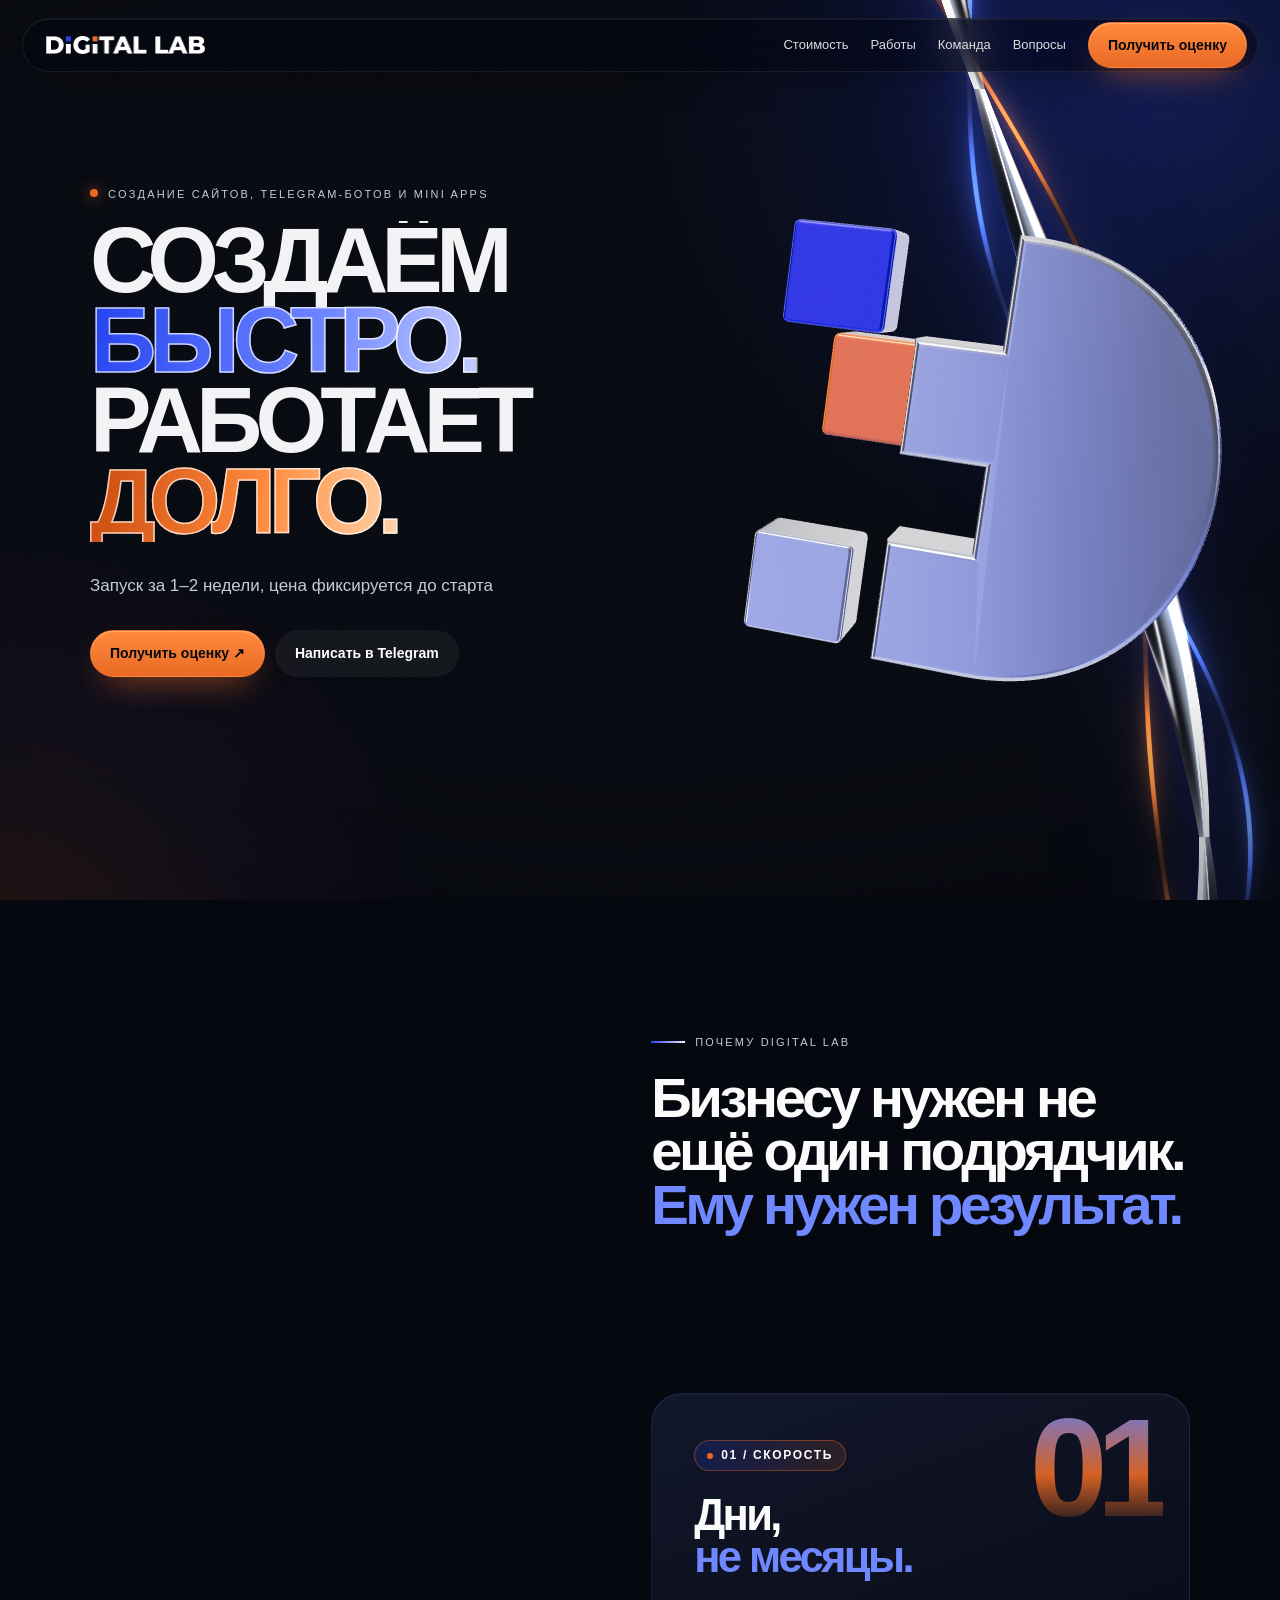
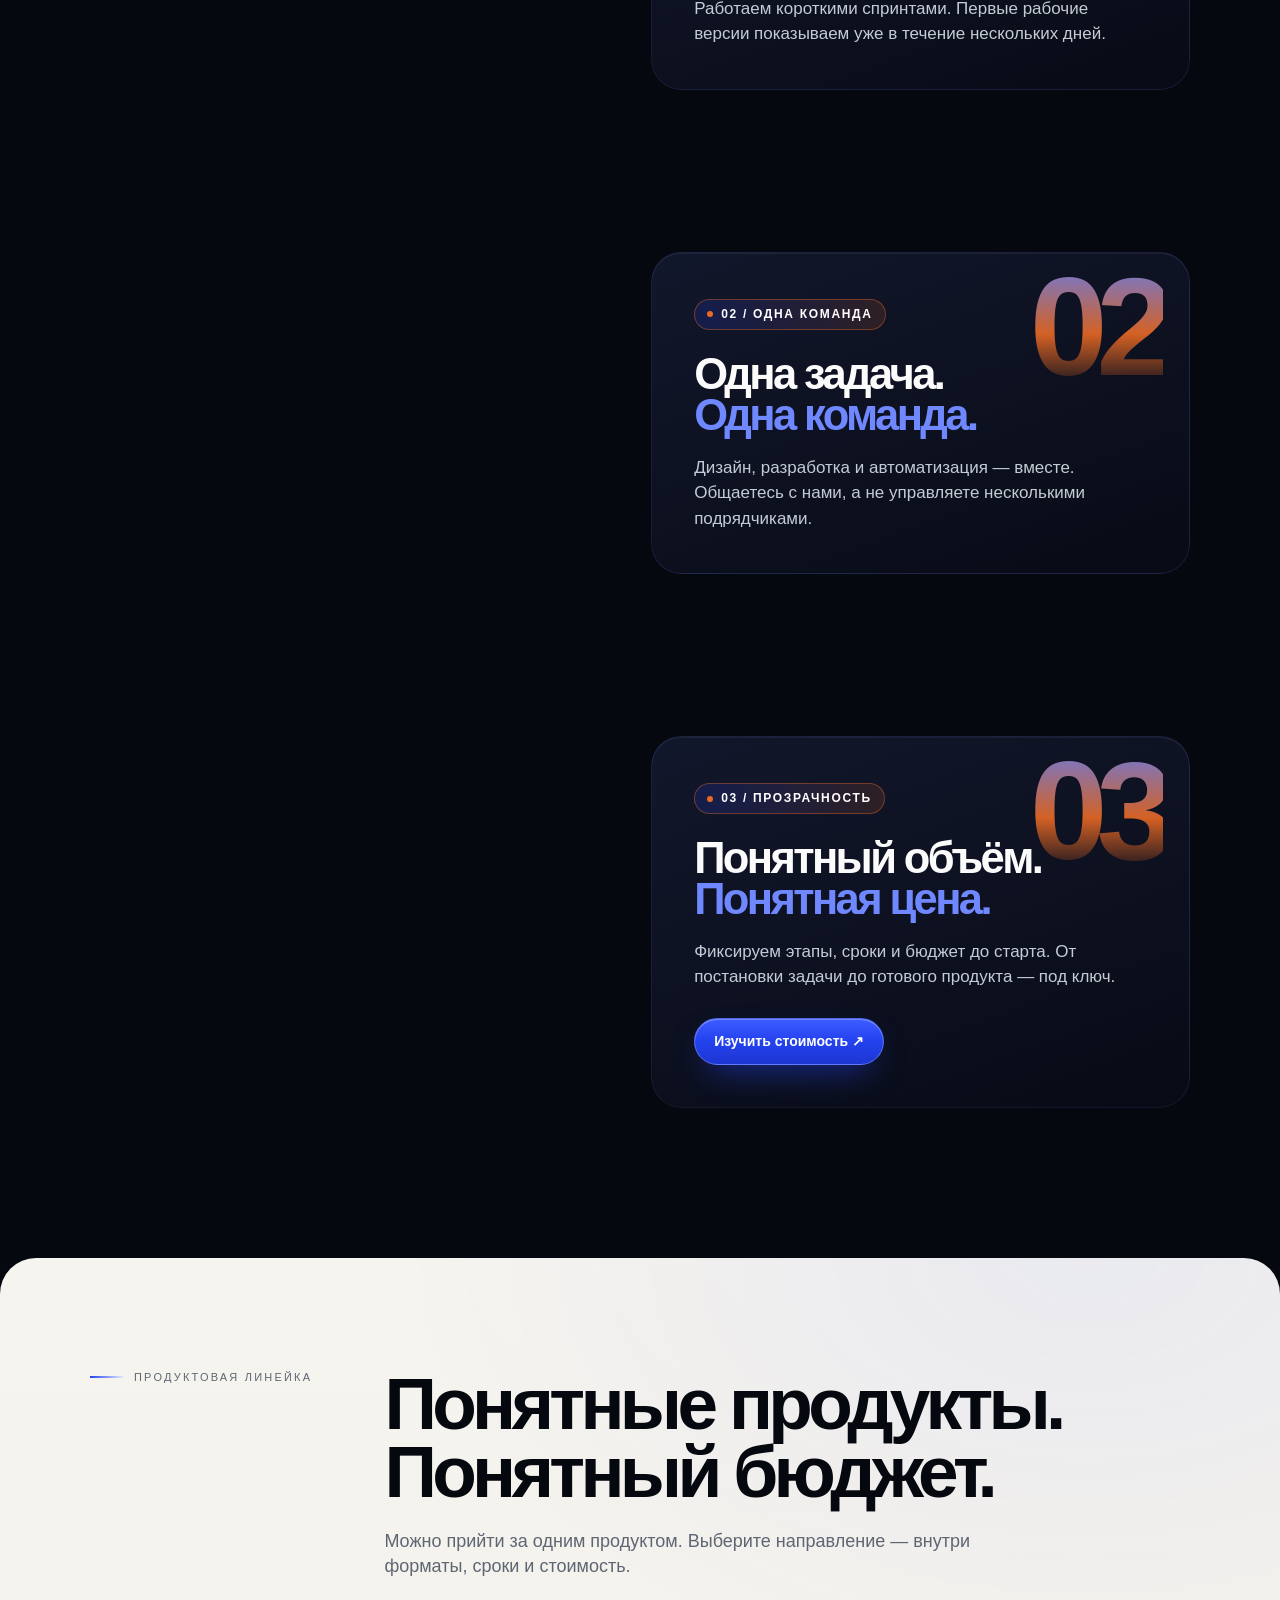
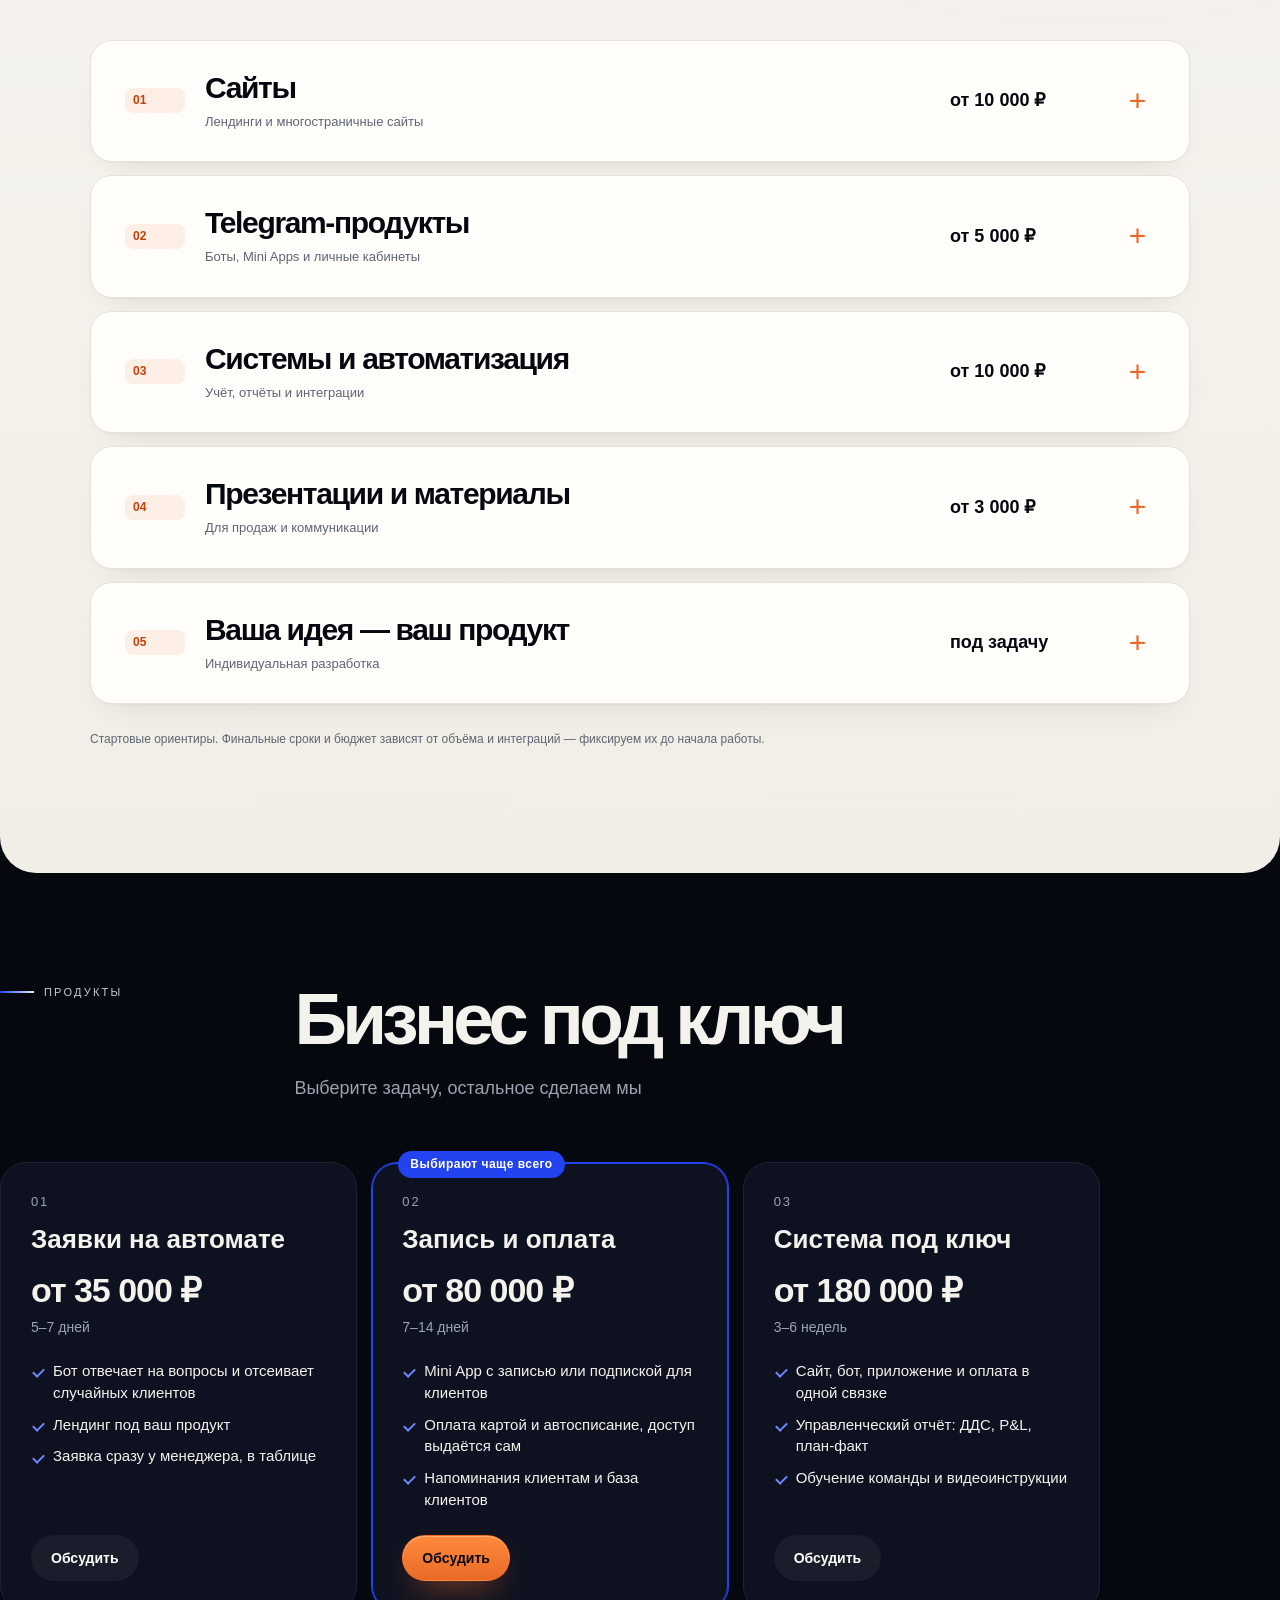
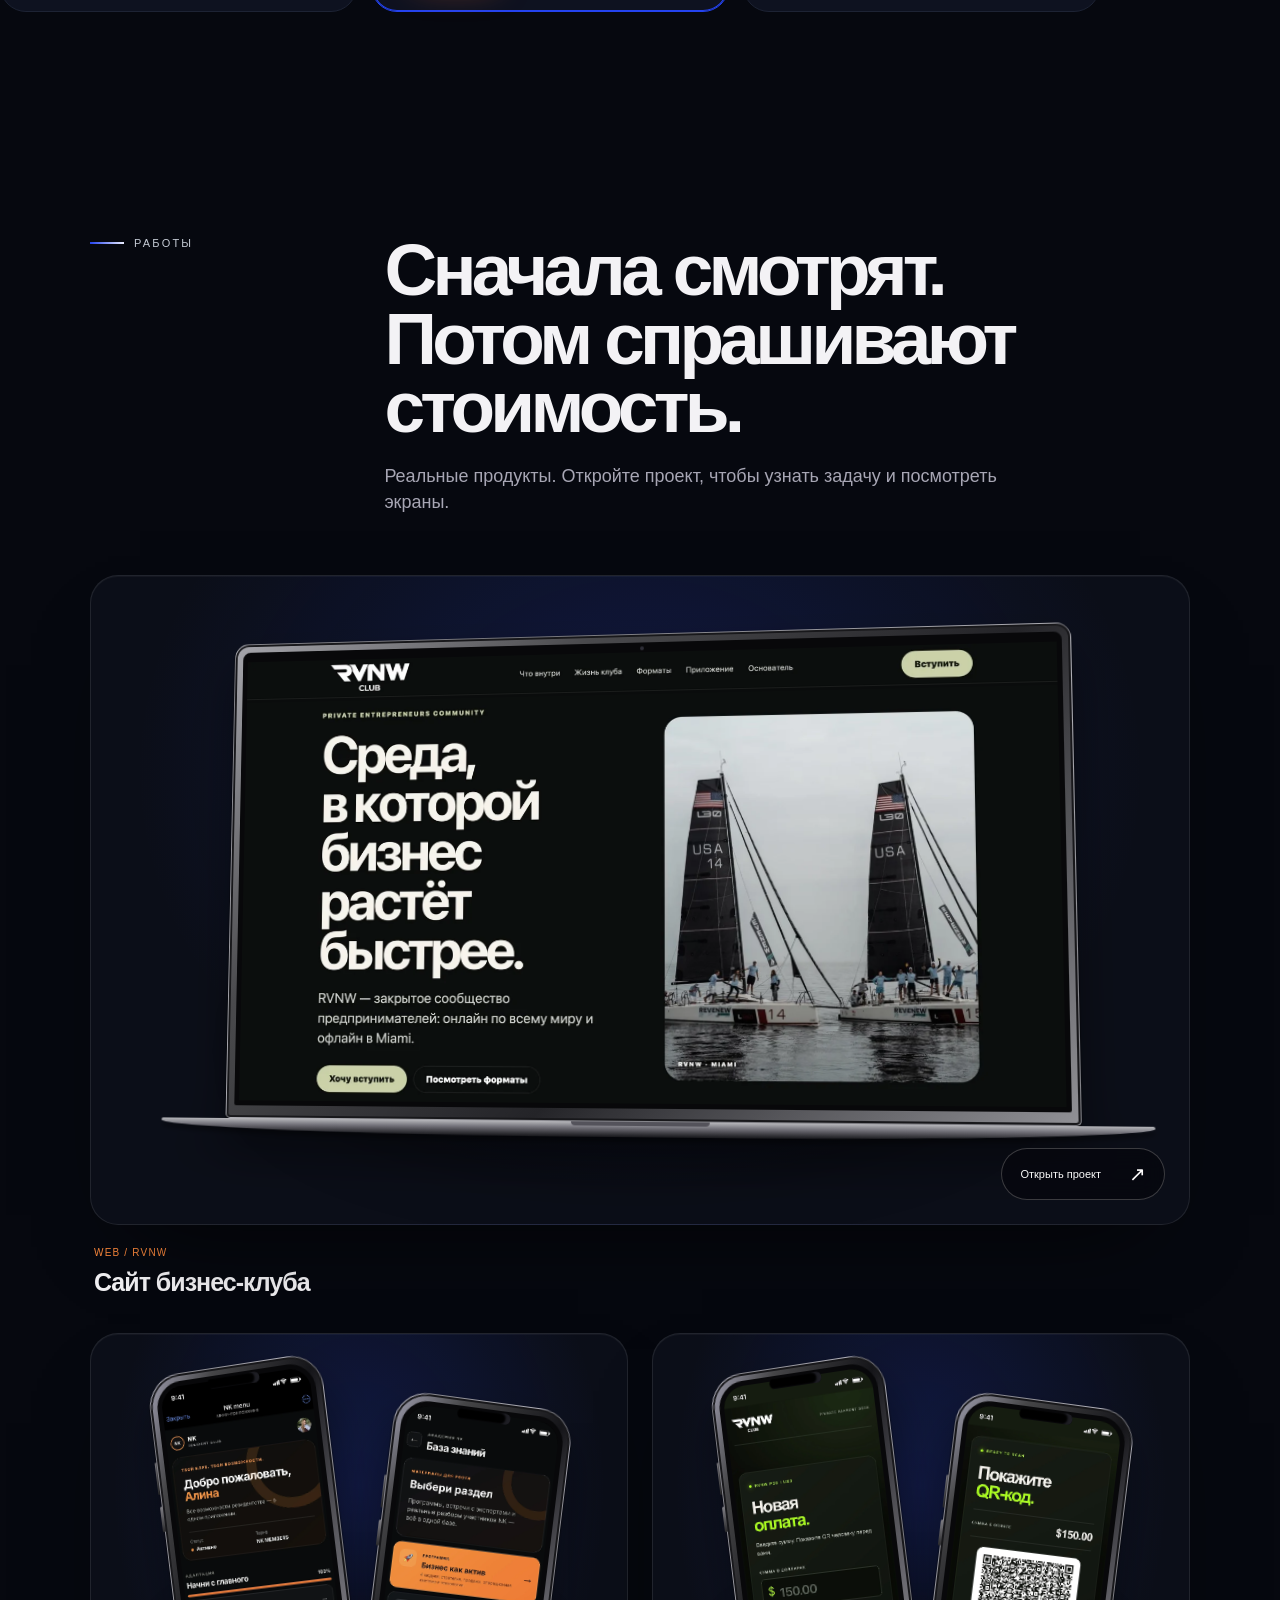
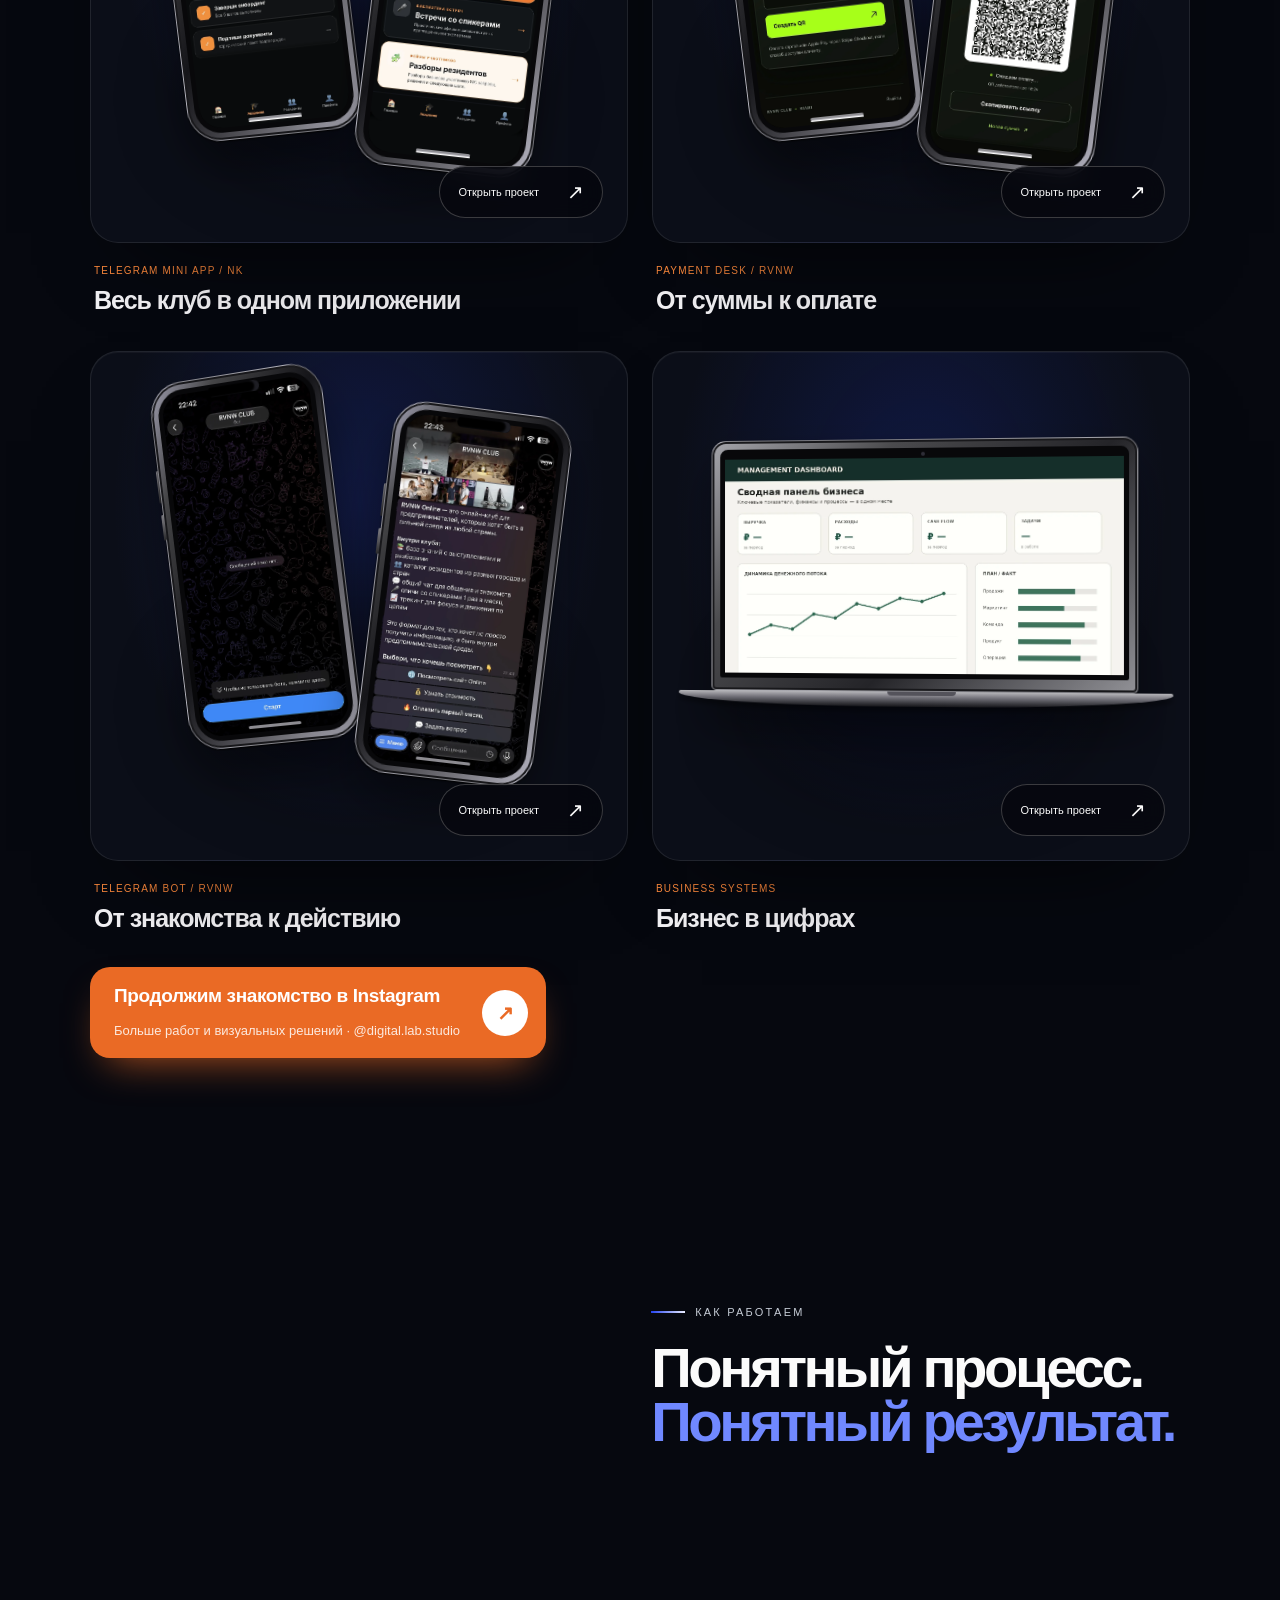
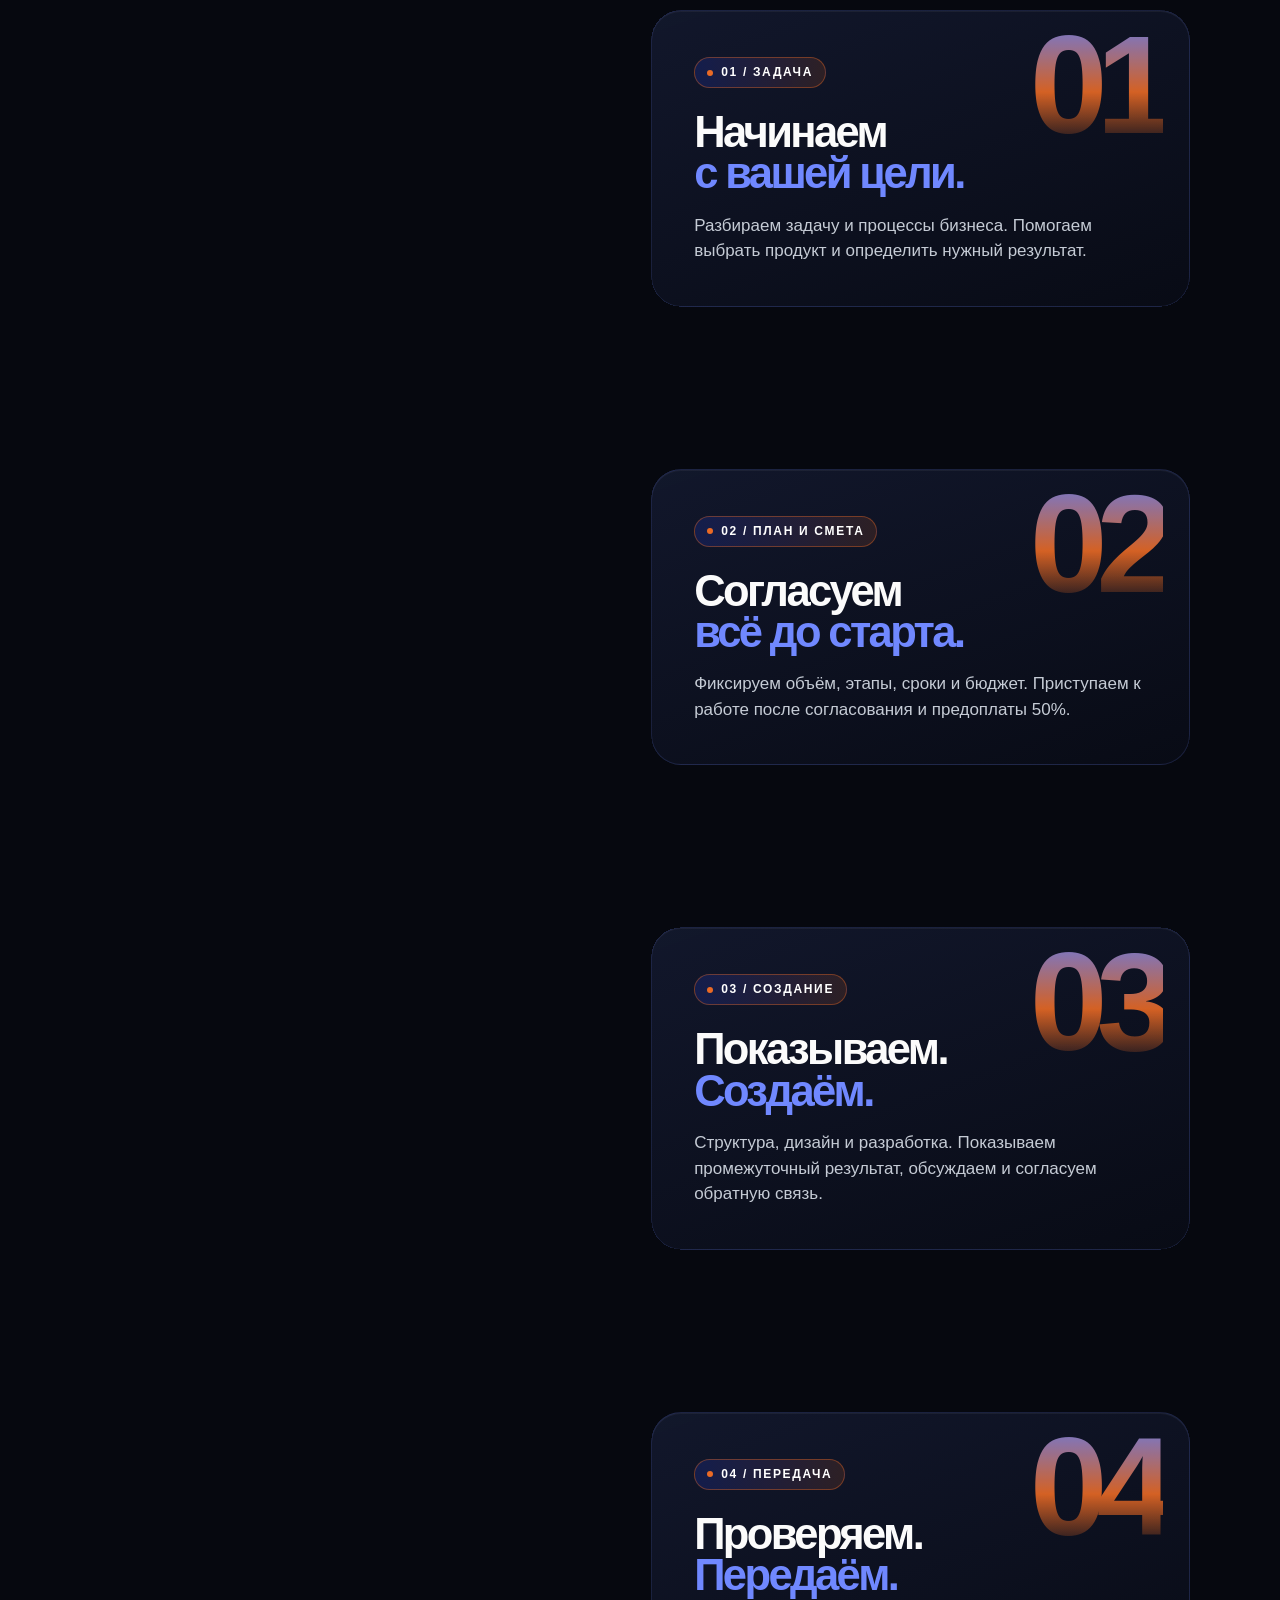
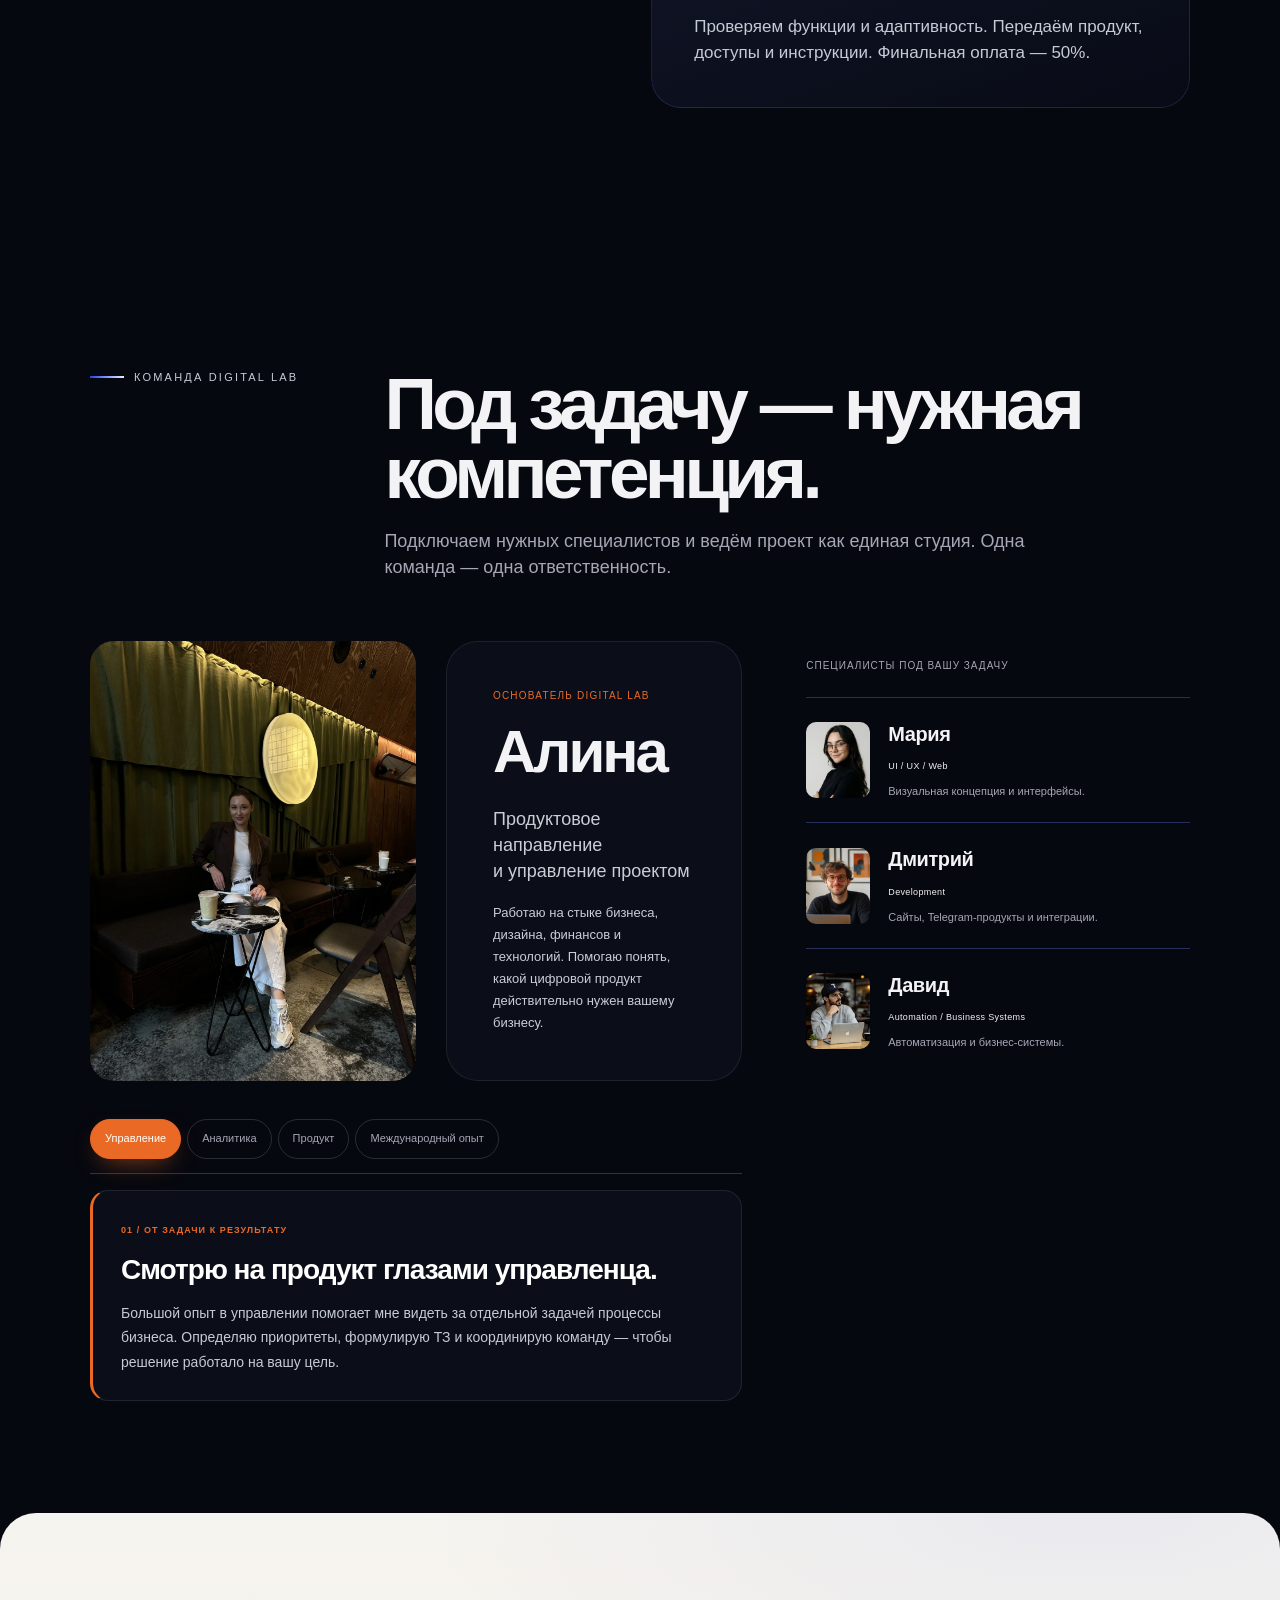
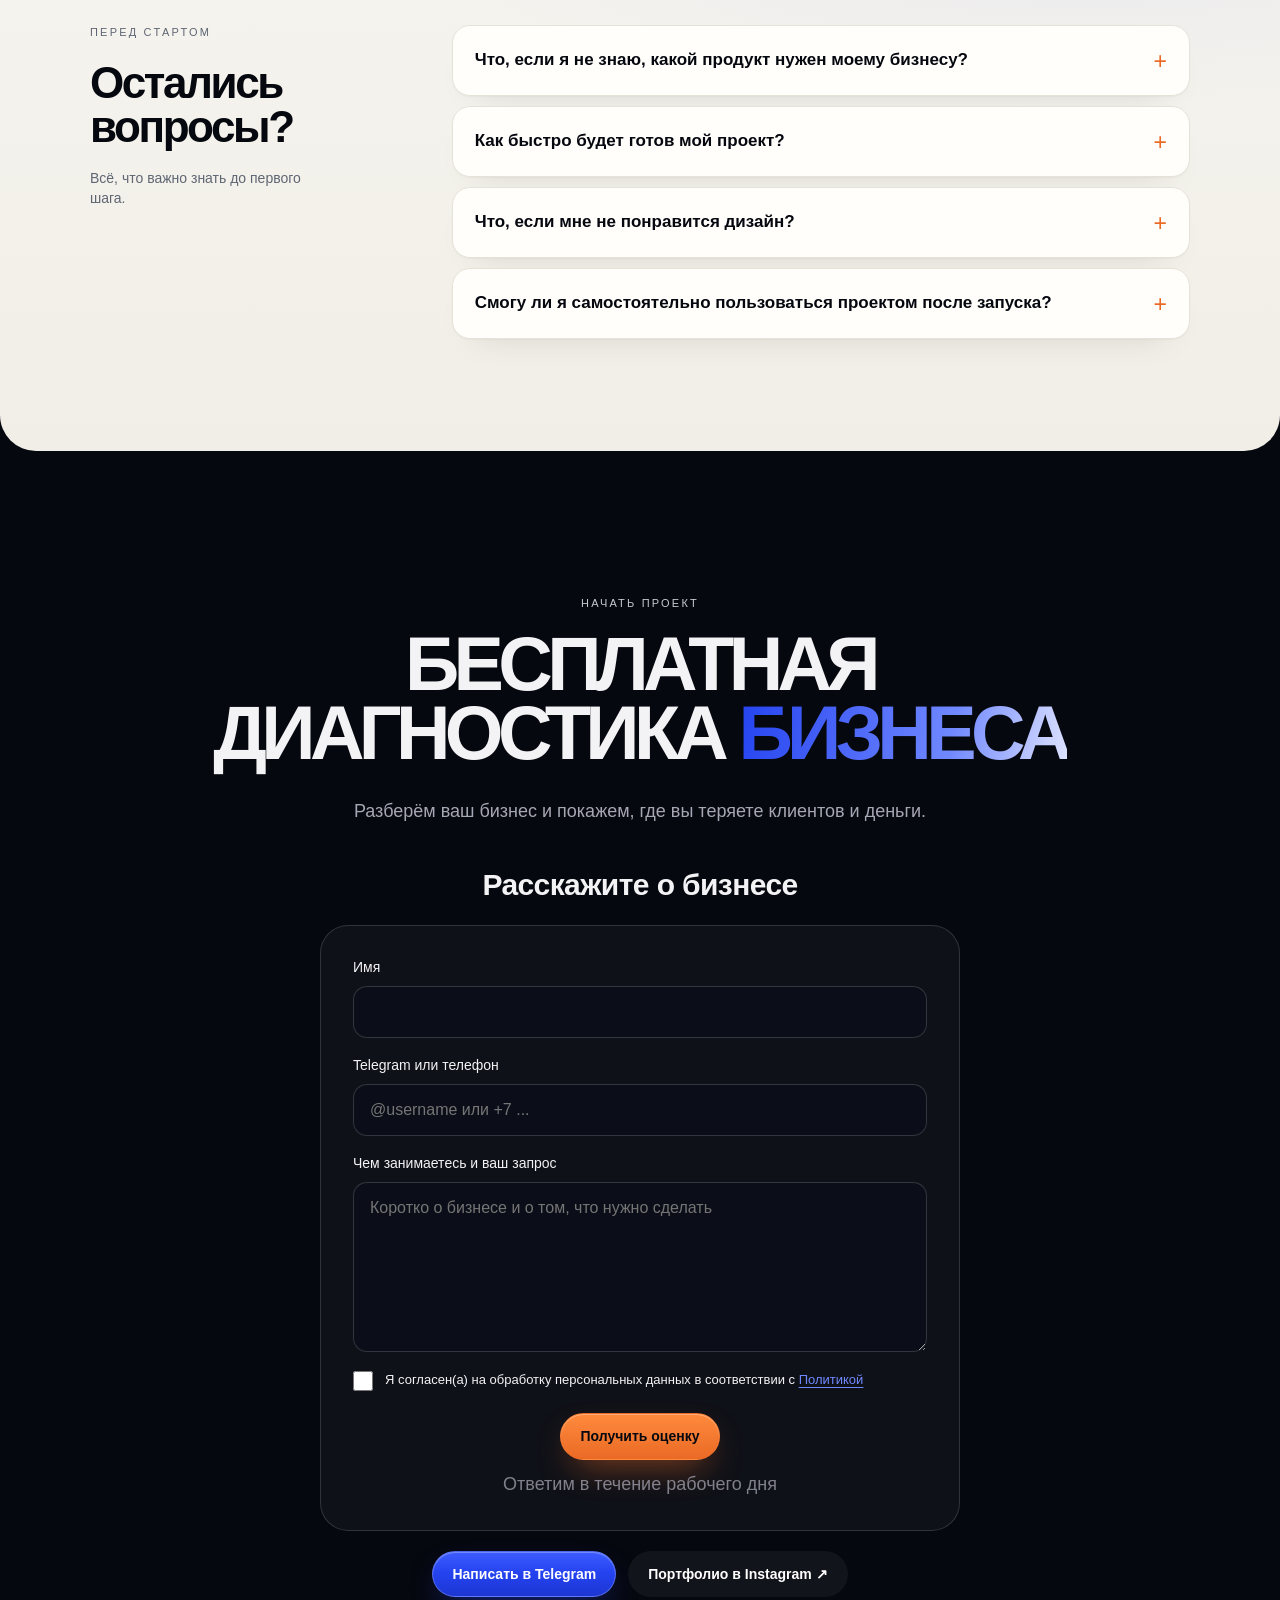
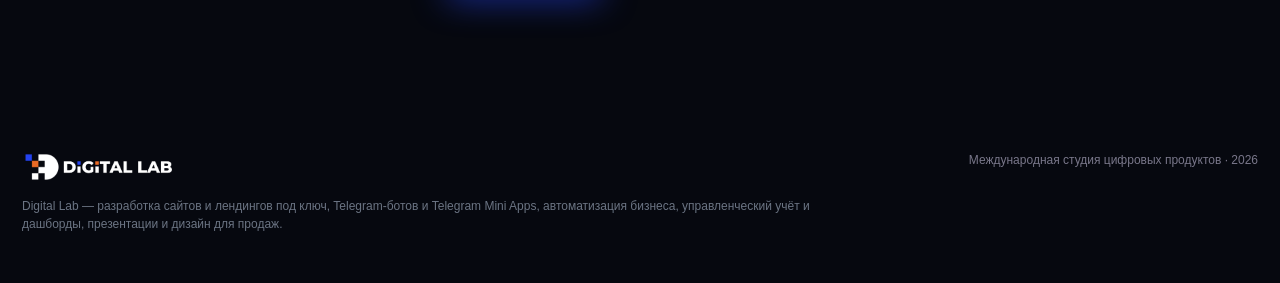
==== commit e5e16bbe: "v4-minimal: правки Алины 3: единая система кнопок (анимация и стиль), Бизнес под ключ без светлой по" ====
--- a/index.html
+++ b/index.html
@@ -2217,8 +2217,7 @@
 <form class="lead-form" id="lead-form" novalidate aria-label="Заявка на оценку">
 <label>Имя<input type="text" name="name" autocomplete="name" required minlength="2" maxlength="100"></label>
 <label>Telegram или телефон<input type="text" name="contact" autocomplete="off" required minlength="3" maxlength="120" placeholder="@username или +7 ..."></label>
-<label>Чем занимаетесь<input type="text" name="business" autocomplete="off" maxlength="200"></label>
-<label>Ваш запрос<textarea name="task" maxlength="1200"></textarea></label>
+<label class="lead-big">Чем занимаетесь и ваш запрос<textarea name="task" rows="6" maxlength="1500" placeholder="Коротко о бизнесе и о том, что нужно сделать"></textarea></label>
 <input class="lead-hp" type="text" name="website" tabindex="-1" autocomplete="off" aria-hidden="true">
 <label class="lead-check"><input type="checkbox" name="consent"><span>Я согласен(а) на обработку персональных данных в соответствии с <a href="/privacy" target="_blank" rel="noopener">Политикой</a></span></label>
 <p class="lead-status" id="leadStatus" role="status" aria-live="polite"></p>
--- a/flow.css
+++ b/flow.css
@@ -112,7 +112,7 @@
 }
 #hero { --acc: var(--ice); --acc2: var(--lilac); }
 #why { --acc: var(--apricot); --acc2: var(--rose); }
-:is(#products, #turnkey) { --acc: var(--lilac); --acc2: var(--ice); }
+#products { --acc: var(--lilac); --acc2: var(--ice); }
 #works { --acc: var(--ice); --acc2: var(--rose); }
 #how { --acc: var(--rose); --acc2: var(--apricot); }
 #team { --acc: var(--apricot); --acc2: var(--lilac); }
@@ -448,7 +448,7 @@
 body.flow .founder-label { color: var(--apricot) !important; }
 
 /* ---- hidden logo cubes (mini-game) -------------------------------------- */
-:is(#products, #turnkey) .w,
+#products .w,
 #works .w,
 .faq > div:first-child {
   position: relative;
@@ -487,7 +487,7 @@
   animation: none !important;
   pointer-events: none;
 }
-:is(#products, #turnkey) .lab-cube { right: 6px; bottom: -8px; }
+#products .lab-cube { right: 6px; bottom: -8px; }
 #works .lab-cube { right: 26px; bottom: 112px; }
 .faq .lab-cube { position: relative; display: block; margin: 26px 0 0 4px; }
 @keyframes cubeFloat {
@@ -1088,7 +1088,7 @@
   --silver: #c9ced6;
   --mute2: #8a8f98;
 }
-#hero, #why, :is(#products, #turnkey), #works, #how, #team, #faq, #contact,
+#hero, #why, #products, #works, #how, #team, #faq, #contact,
 [data-why], [data-step], .folder-web, .folder-telegram, .folder-systems, .folder-design, .folder-custom,
 .case-web, .case-app, .case-payment, .case-bot, .case-system { --acc: #a9c4dc !important; --acc2: #ffffff !important; }
 .guide, body[data-section] .guide { --guide-acc: #a9c4dc !important; }
@@ -1222,7 +1222,7 @@
 }
 #hero, #why, #works, #how, #team, #contact,
 [data-why], [data-step], .case-web, .case-app, .case-payment, .case-bot, .case-system { --acc: #7088ff !important; --acc2: #ffffff !important; }
-:is(#products, #turnkey), #faq, .folder-web, .folder-telegram, .folder-systems, .folder-design, .folder-custom { --acc: #2443f0 !important; --acc2: #06080f !important; }
+#products, #faq, .folder-web, .folder-telegram, .folder-systems, .folder-design, .folder-custom { --acc: #2443f0 !important; --acc2: #06080f !important; }
 .guide, body[data-section] .guide { --guide-acc: #2443f0 !important; }
 body.flow, html { background: var(--g-900) !important; }
 body.flow .nav { background: #06080fe6 !important; border-color: #ffffff1a !important; }
@@ -1267,34 +1267,34 @@
 .flow-card p { color: #c5cbd5 !important; }
 
 /* ---------- Light sections: prices and questions ---------- */
-body.flow :is(#products, #turnkey), body.flow #faq {
+body.flow #products, body.flow #faq {
   background: var(--cloud) !important; color: var(--ink) !important;
   border-radius: 36px; position: relative; z-index: 2;
   margin-inline: max(0px, calc((100vw - 1500px) / 2));
 }
-:is(#products, #turnkey) h2, :is(#products, #turnkey) h3, :is(#products, #turnkey) h4, #faq h2, #faq summary { color: var(--ink) !important; }
-:is(#products, #turnkey) .section-head p, :is(#products, #turnkey) .price-note, #faq .faq-intro, #faq .faq-item p { color: var(--mute-l) !important; }
-:is(#products, #turnkey) .eyebrow, #faq .eyebrow { color: var(--mute-l) !important; }
-body.flow :is(#products, #turnkey) .price-folder {
+#products h2, #products h3, #products h4, #faq h2, #faq summary { color: var(--ink) !important; }
+#products .section-head p, #products .price-note, #faq .faq-intro, #faq .faq-item p { color: var(--mute-l) !important; }
+#products .eyebrow, #faq .eyebrow { color: var(--mute-l) !important; }
+body.flow #products .price-folder {
   background: var(--paper-w) !important; border: 1px solid var(--line-l) !important;
   box-shadow: 0 1px 2px #06080f0d, 0 12px 30px -20px #06080f33 !important; color: var(--ink) !important;
 }
-body.flow :is(#products, #turnkey) .price-folder::before { display: block !important; content: ""; position: absolute; left: 0; top: 18px; bottom: 18px; width: 3px; border-radius: 0 3px 3px 0; background: var(--blue); box-shadow: none; opacity: 0; transition: opacity .3s; }
-body.flow :is(#products, #turnkey) .price-folder:hover::before, body.flow :is(#products, #turnkey) .price-folder[open]::before { opacity: 1; }
-body.flow :is(#products, #turnkey) .price-folder:hover { border-color: #2443f066 !important; }
-body.flow :is(#products, #turnkey) .price-folder[open] { border-color: var(--blue) !important; }
-body.flow :is(#products, #turnkey) .price-folder summary, body.flow :is(#products, #turnkey) .price-folder h3 { color: var(--ink) !important; }
-body.flow :is(#products, #turnkey) .price-folder summary p { color: var(--mute-l) !important; }
-body.flow :is(#products, #turnkey) .price-folder .folder-number {
+body.flow #products .price-folder::before { display: block !important; content: ""; position: absolute; left: 0; top: 18px; bottom: 18px; width: 3px; border-radius: 0 3px 3px 0; background: var(--blue); box-shadow: none; opacity: 0; transition: opacity .3s; }
+body.flow #products .price-folder:hover::before, body.flow #products .price-folder[open]::before { opacity: 1; }
+body.flow #products .price-folder:hover { border-color: #2443f066 !important; }
+body.flow #products .price-folder[open] { border-color: var(--blue) !important; }
+body.flow #products .price-folder summary, body.flow #products .price-folder h3 { color: var(--ink) !important; }
+body.flow #products .price-folder summary p { color: var(--mute-l) !important; }
+body.flow #products .price-folder .folder-number {
   color: var(--blue) !important; background: var(--blue-soft); border-radius: 8px; padding: 4px 8px; font-family: inherit;
 }
-body.flow :is(#products, #turnkey) .price-folder .folder-price { color: var(--ink) !important; font-weight: 800 !important; }
-body.flow :is(#products, #turnkey) .price-folder .folder-plus { color: var(--blue) !important; font-size: 30px !important; }
-body.flow :is(#products, #turnkey) .price-folder .folder-content { border-color: var(--line-l) !important; }
-body.flow :is(#products, #turnkey) .price-folder .folder-content article { background: var(--cloud) !important; border: 1px solid var(--line-l) !important; color: var(--ink) !important; }
-body.flow :is(#products, #turnkey) .price-folder .folder-content article p, body.flow :is(#products, #turnkey) .price-folder .folder-content article span { color: var(--mute-l) !important; }
-body.flow :is(#products, #turnkey) .price-folder .folder-content strong { color: var(--blue) !important; }
-body.flow :is(#products, #turnkey) .price-folder .folder-content a {
+body.flow #products .price-folder .folder-price { color: var(--ink) !important; font-weight: 800 !important; }
+body.flow #products .price-folder .folder-plus { color: var(--blue) !important; font-size: 30px !important; }
+body.flow #products .price-folder .folder-content { border-color: var(--line-l) !important; }
+body.flow #products .price-folder .folder-content article { background: var(--cloud) !important; border: 1px solid var(--line-l) !important; color: var(--ink) !important; }
+body.flow #products .price-folder .folder-content article p, body.flow #products .price-folder .folder-content article span { color: var(--mute-l) !important; }
+body.flow #products .price-folder .folder-content strong { color: var(--blue) !important; }
+body.flow #products .price-folder .folder-content a {
   color: #fff !important; background: var(--blue) !important; text-decoration: none !important;
   border-radius: 999px; padding: 9px 14px; display: inline-flex; width: max-content; font-weight: 700;
 }
@@ -1370,12 +1370,12 @@
 .guide-dots button[aria-current]::before { background: var(--blue) !important; border-color: var(--blue) !important; }
 @media (max-width: 700px) {
   .guide-bot::before { background: conic-gradient(#2443f0 calc(var(--p) * 360deg), #ffffff1a 0) !important; }
-  body.flow :is(#products, #turnkey), body.flow #faq { border-radius: 26px; }
+  body.flow #products, body.flow #faq { border-radius: 26px; }
   body.flow .instagram-feature { display: grid !important; max-width: 100%; }
 }
-body.flow :is(#products, #turnkey) .price-folder .folder-content article { padding: 24px 24px 22px !important; border-radius: 16px !important; display: grid; gap: 6px; align-content: start; }
-body.flow :is(#products, #turnkey) .price-folder .folder-content article h4 { margin: 0 0 4px !important; }
-body.flow :is(#products, #turnkey) .price-folder .folder-content article a { margin-top: 10px; }
+body.flow #products .price-folder .folder-content article { padding: 24px 24px 22px !important; border-radius: 16px !important; display: grid; gap: 6px; align-content: start; }
+body.flow #products .price-folder .folder-content article h4 { margin: 0 0 4px !important; }
+body.flow #products .price-folder .folder-content article a { margin-top: 10px; }
 @media (max-width: 700px) {
   .guide-dots, .guide-rail { display: none !important; }
 }
--- a/premium.css
+++ b/premium.css
@@ -232,22 +232,81 @@
 @media (max-width: 700px) { .flow-layers > .mercury-layer { opacity: .72; } }
 
 /* ---- v4-minimal: точечные правки ------------------------------------- */
-html body.flow:not(#v4) .btn--estimate,
-html body.flow:not(#v4) .nav-estimate {
-  background: #EA6A25 !important; border-color: #EA6A25 !important; color: #06080F !important;
-  box-shadow: none !important; font-weight: 700;
-}
-html body.flow:not(#v4) .btn--estimate::after,
-html body.flow:not(#v4) .nav-estimate::after { display: none !important; }
-html body.flow:not(#v4) .btn--estimate:hover,
-html body.flow:not(#v4) .nav-estimate:hover { background: #FF8A3D !important; border-color: #FF8A3D !important; color: #06080F !important; }
-html body.flow:not(#v4) .btn--estimate[disabled] { opacity: .45; cursor: not-allowed; }
+/* ---- Единая система кнопок: одна геометрия и анимация, различается только цвет ---- */
+/* анимации как на основном сайте: подъём на 2px при наведении + блик, пробегающий слева направо */
+html body.flow:not(#v4):not(#v4) :is(.btn, .pill, #products .price-folder .folder-content a) {
+  position: relative !important; overflow: hidden !important;
+  align-items: center !important; justify-content: center !important; gap: 10px !important;
+  padding: 14px 19px !important; border-radius: 999px !important;
+  border: 1px solid transparent !important;
+  font-family: inherit !important; font-weight: 750 !important; font-size: 14px !important; line-height: 1.2 !important; letter-spacing: 0 !important; text-decoration: none !important; text-transform: none !important;
+  width: auto; min-height: 0 !important; cursor: pointer;
+  transition: transform .25s, background .25s, border-color .25s, box-shadow .25s !important;
+}
+html body.flow:not(#v4):not(#v4) :is(.btn, #products .price-folder .folder-content a) { display: inline-flex !important; }
+html body.flow:not(#v4):not(#v4) .pill { padding: 12px 18px !important; }
+html body.flow:not(#v4):not(#v4) :is(.btn, .pill, .dialog-cta, #products .price-folder .folder-content a)::after {
+  content: "" !important; position: absolute; inset: 0; display: block !important;
+  background: linear-gradient(110deg, transparent 30%, rgba(255, 255, 255, 0.3) 50%, transparent 70%);
+  transform: translateX(-120%);
+  transition: transform .9s cubic-bezier(.16, 1, .3, 1);
+  pointer-events: none;
+}
+html body.flow:not(#v4):not(#v4) :is(.btn, .pill, .dialog-cta, #products .price-folder .folder-content a):hover::after { transform: translateX(120%); }
+html body.flow:not(#v4):not(#v4) :is(.btn, .pill, #products .price-folder .folder-content a):hover { transform: translateY(-2px) !important; }
+html body.flow:not(#v4):not(#v4) :is(.btn, .pill, .dialog-cta, #products .price-folder .folder-content a):active { transform: translateY(0) !important; }
+html body.flow:not(#v4):not(#v4) :is(.btn, .pill, .dialog-cta, #products .price-folder .folder-content a):focus-visible { outline: 2px solid #fff; outline-offset: 3px; }
+
+/* стекло: Telegram в hero, «Портфолио в Instagram», «Обсудить» вне рекомендованного пакета */
+html body.flow:not(#v4):not(#v4) .btn:not(.primary):not(.wine):not(.btn--estimate) {
+  background: rgba(255, 255, 255, 0.05) !important; border-color: rgba(255, 255, 255, 0.3) !important; color: #fff !important;
+  backdrop-filter: blur(10px); box-shadow: none !important;
+}
+html body.flow:not(#v4):not(#v4) .btn:not(.primary):not(.wine):not(.btn--estimate):hover {
+  background: rgba(255, 255, 255, 0.1) !important; border-color: rgba(255, 138, 61, 0.7) !important;
+}
+/* синяя: «Изучить стоимость», «Написать в Telegram» (внизу), ссылки в папках продуктов, fallback формы */
+html body.flow:not(#v4):not(#v4) :is(.btn.primary:not(.btn--estimate), .btn.wine, .pill.primary:not(.nav-estimate), #products .price-folder .folder-content a) {
+  background: linear-gradient(180deg, #3d5cff 0%, #2443f0 48%, #1d36d2 100%) !important;
+  border-color: rgba(140, 160, 255, 0.45) !important; color: #fff !important;
+  box-shadow: inset 0 1px 0 rgba(255, 255, 255, 0.28), 0 14px 34px -14px rgba(36, 67, 240, 0.85) !important;
+}
+html body.flow:not(#v4):not(#v4) :is(.btn.primary:not(.btn--estimate), .btn.wine, .pill.primary:not(.nav-estimate), #products .price-folder .folder-content a):hover {
+  background: linear-gradient(180deg, #4a68ff 0%, #2c4cf6 48%, #1d36d2 100%) !important;
+  box-shadow: inset 0 1px 0 rgba(255, 255, 255, 0.32), 0 18px 44px -14px rgba(36, 67, 240, 1) !important;
+}
+/* оранжевая: «Получить оценку» везде. Тёмный текст даёт контраст 6.2:1 (белый на оранжевом был бы 3.4:1) */
+html body.flow:not(#v4):not(#v4) :is(.btn--estimate, .nav-estimate) {
+  background: linear-gradient(180deg, #ff8a3d 0%, #ea6a25 100%) !important;
+  border-color: #ea6a25 !important; color: #06080f !important;
+  box-shadow: inset 0 1px 0 rgba(255, 255, 255, 0.3), 0 14px 34px -14px rgba(234, 106, 37, 0.8) !important;
+}
+html body.flow:not(#v4):not(#v4) :is(.btn--estimate, .nav-estimate):hover {
+  background: linear-gradient(180deg, #ff9d57 0%, #f77a30 100%) !important; border-color: #ff8a3d !important; color: #06080f !important;
+  box-shadow: inset 0 1px 0 rgba(255, 255, 255, 0.35), 0 18px 44px -14px rgba(255, 138, 61, 0.95) !important;
+}
+html body.flow:not(#v4):not(#v4) .btn--estimate[disabled] { opacity: .45; cursor: not-allowed; }
+html body.flow:not(#v4):not(#v4) .lead-form .lead-submit .btn { width: 100%; }
+html body.flow:not(#v4):not(#v4) .pkg .btn { align-self: flex-start; }
+
+/* Бизнес под ключ: без светлой подложки, секция лежит на тёмном фоне страницы */
+html body.flow:not(#v4) #turnkey, html body.flow:not(#v4) #turnkey > .w, html body.flow:not(#v4) #turnkey .section-head, html body.flow:not(#v4) #turnkey .pkg-grid {
+  background: transparent !important; border: 0 !important; box-shadow: none !important; border-radius: 0 !important; margin-inline: 0; color: #f4f2ed;
+}
+html body.flow:not(#v4) #turnkey h2 { color: #f4f2ed !important; }
+html body.flow:not(#v4) #turnkey .section-head p { color: #9aa3b2 !important; }
+html body.flow:not(#v4) #turnkey .eyebrow { color: #c5cbd5 !important; }
+html body.flow:not(#v4) #turnkey .pkg h3, html body.flow:not(#v4) #turnkey .pkg-price { color: #f4f2ed !important; }
+html body.flow:not(#v4) #turnkey .pkg { background: #0e1220 !important; }
+
+/* форма: крупное общее поле */
+.lead-form textarea { min-height: 150px; resize: vertical; line-height: 1.5; }
+.lead-form .lead-big textarea { min-height: 170px; }
 .lead-title { margin: 40px 0 18px; font-size: clamp(22px, 2.4vw, 30px); font-weight: 600; letter-spacing: -.02em; }
 .lead-note { font-size: 13px; opacity: .75; }
 .lead-form { max-width: 640px; margin: 0 auto; text-align: left; background: rgba(255,255,255,.04); border: 1px solid rgba(255,255,255,.14); border-radius: 28px; padding: 32px; display: grid; gap: 18px; }
 .lead-form label { display: grid; gap: 8px; font-size: 14px; font-weight: 500; }
 .lead-form input, .lead-form textarea { width: 100%; font: inherit; font-size: 16px; line-height: 1.4; color: #f3f2f5; background: #0b0e18; border: 1px solid rgba(255,255,255,.16); border-radius: 14px; padding: 14px 16px; }
-.lead-form textarea { min-height: 110px; resize: vertical; }
 .lead-form input:focus-visible, .lead-form textarea:focus-visible { outline: 2px solid #7088FF; outline-offset: 2px; }
 .lead-form [aria-invalid="true"] { border-color: #FF6B6B; }
 .lead-opt { opacity: .6; font-weight: 400; }
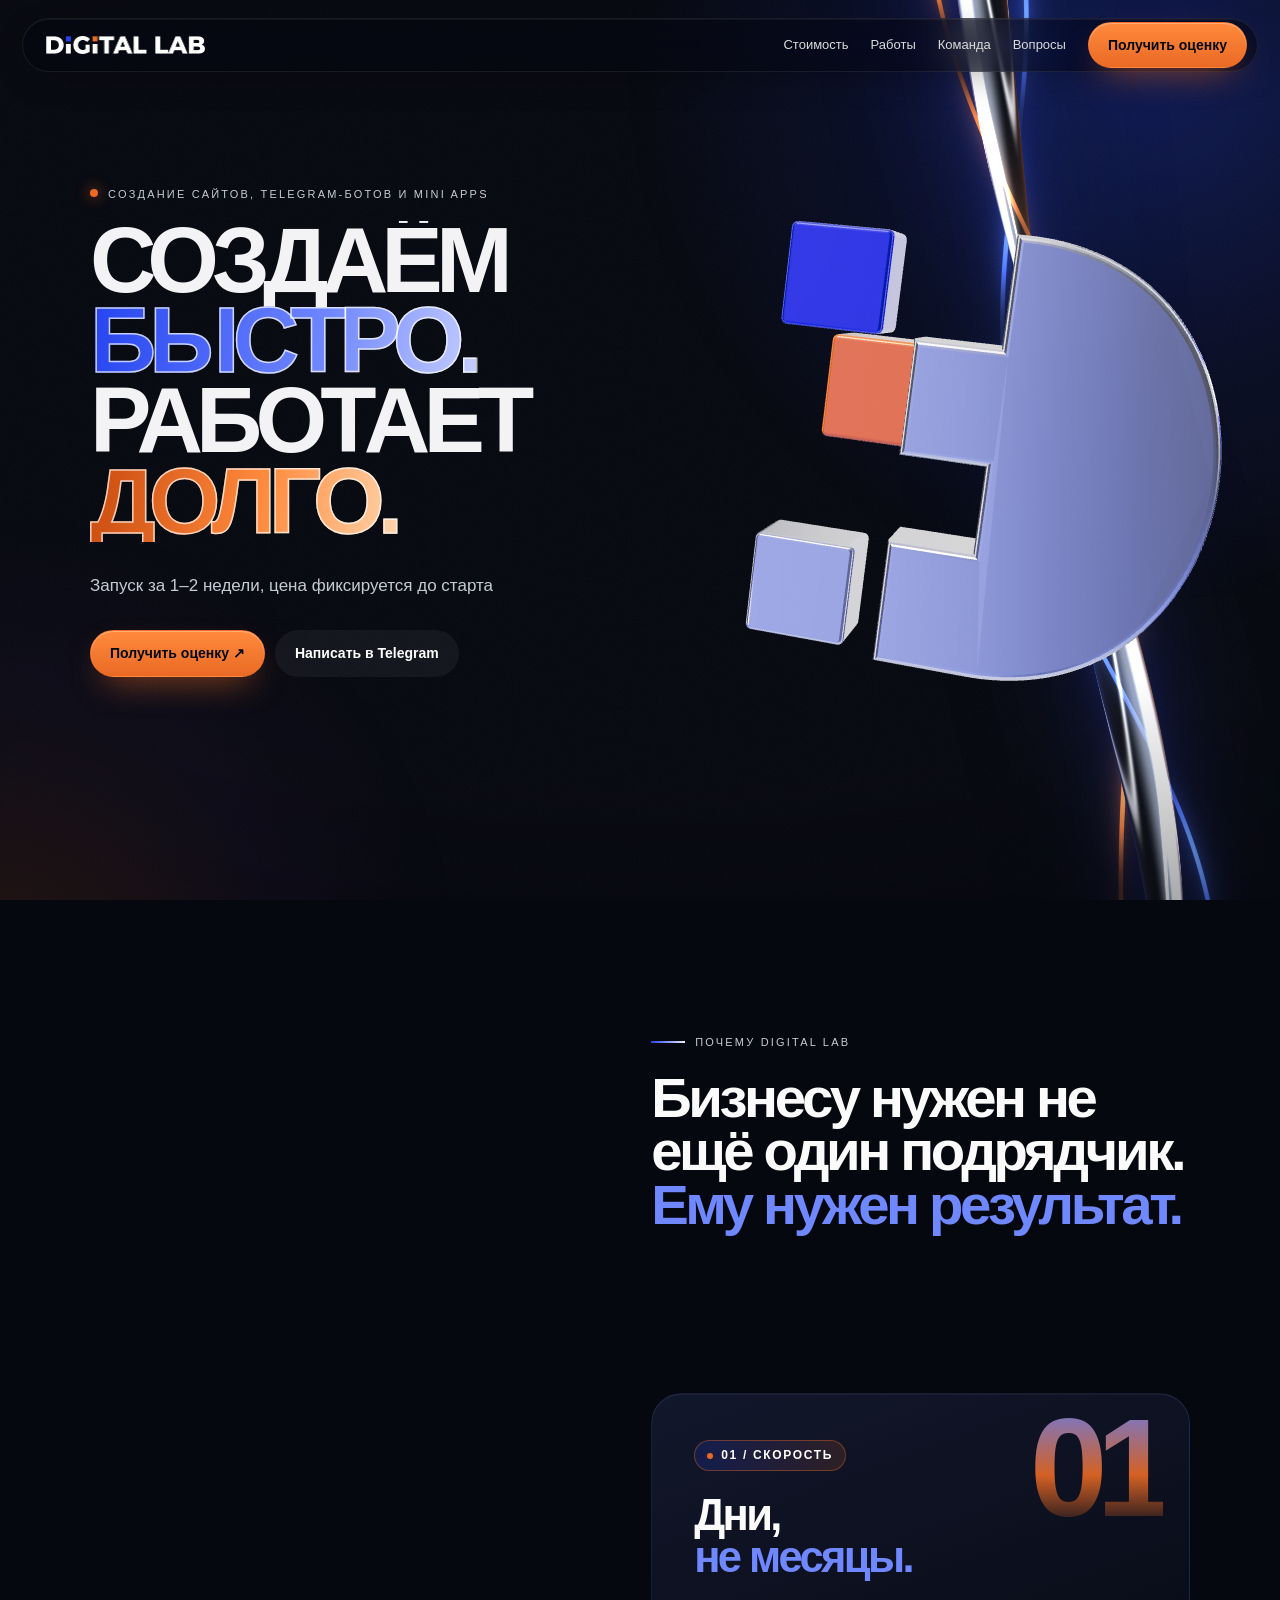
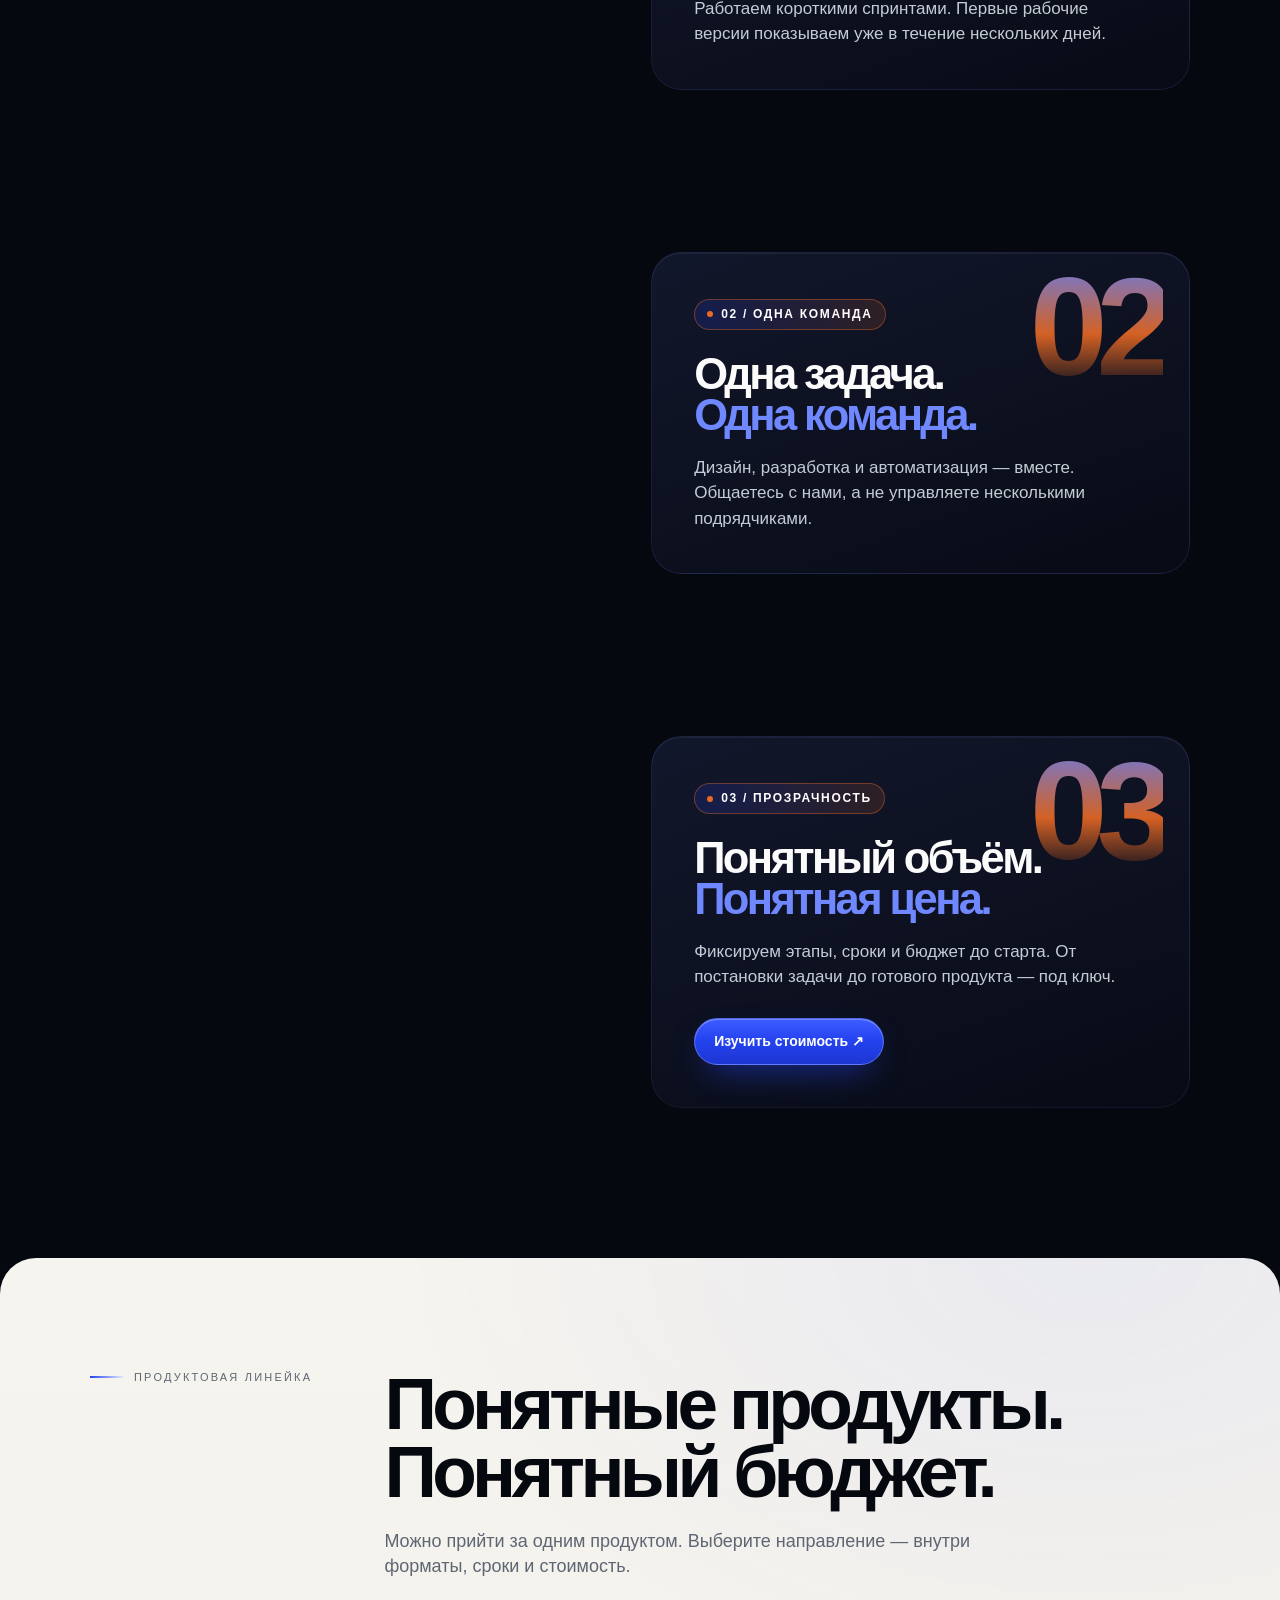
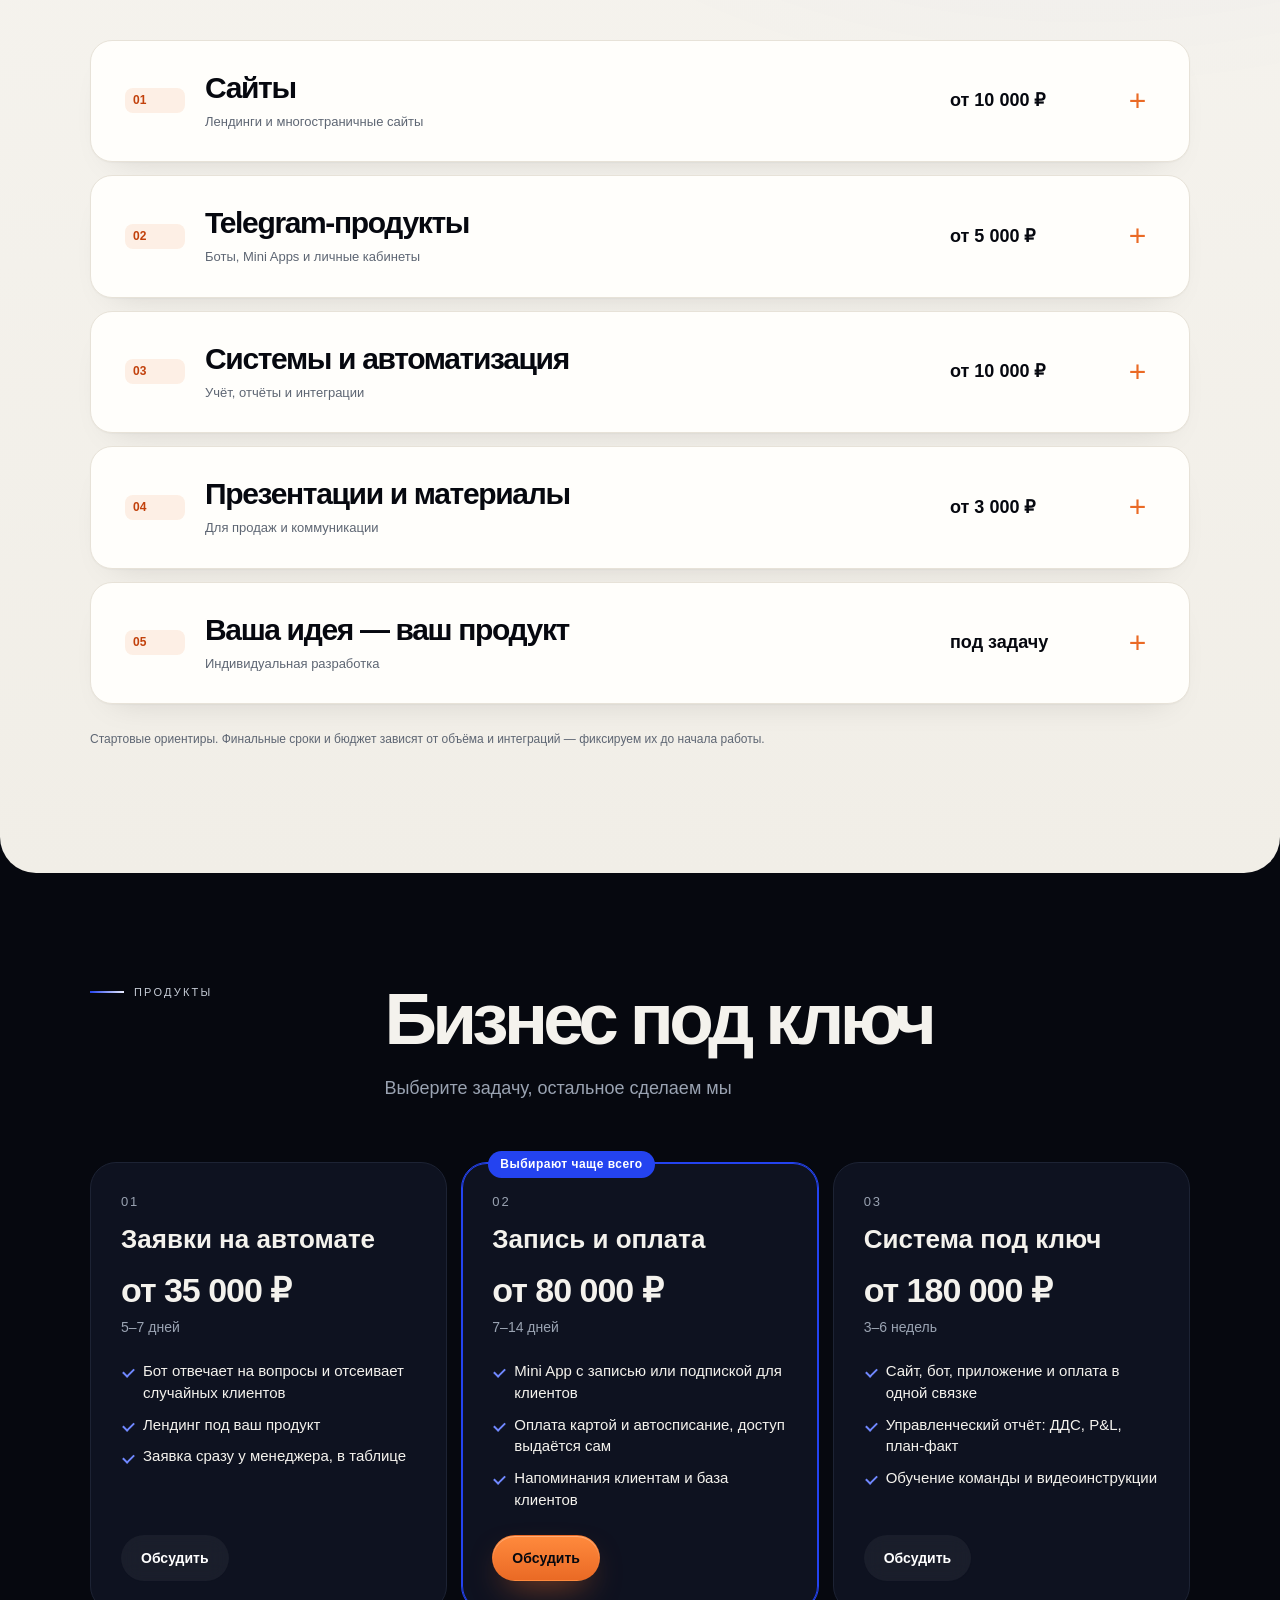
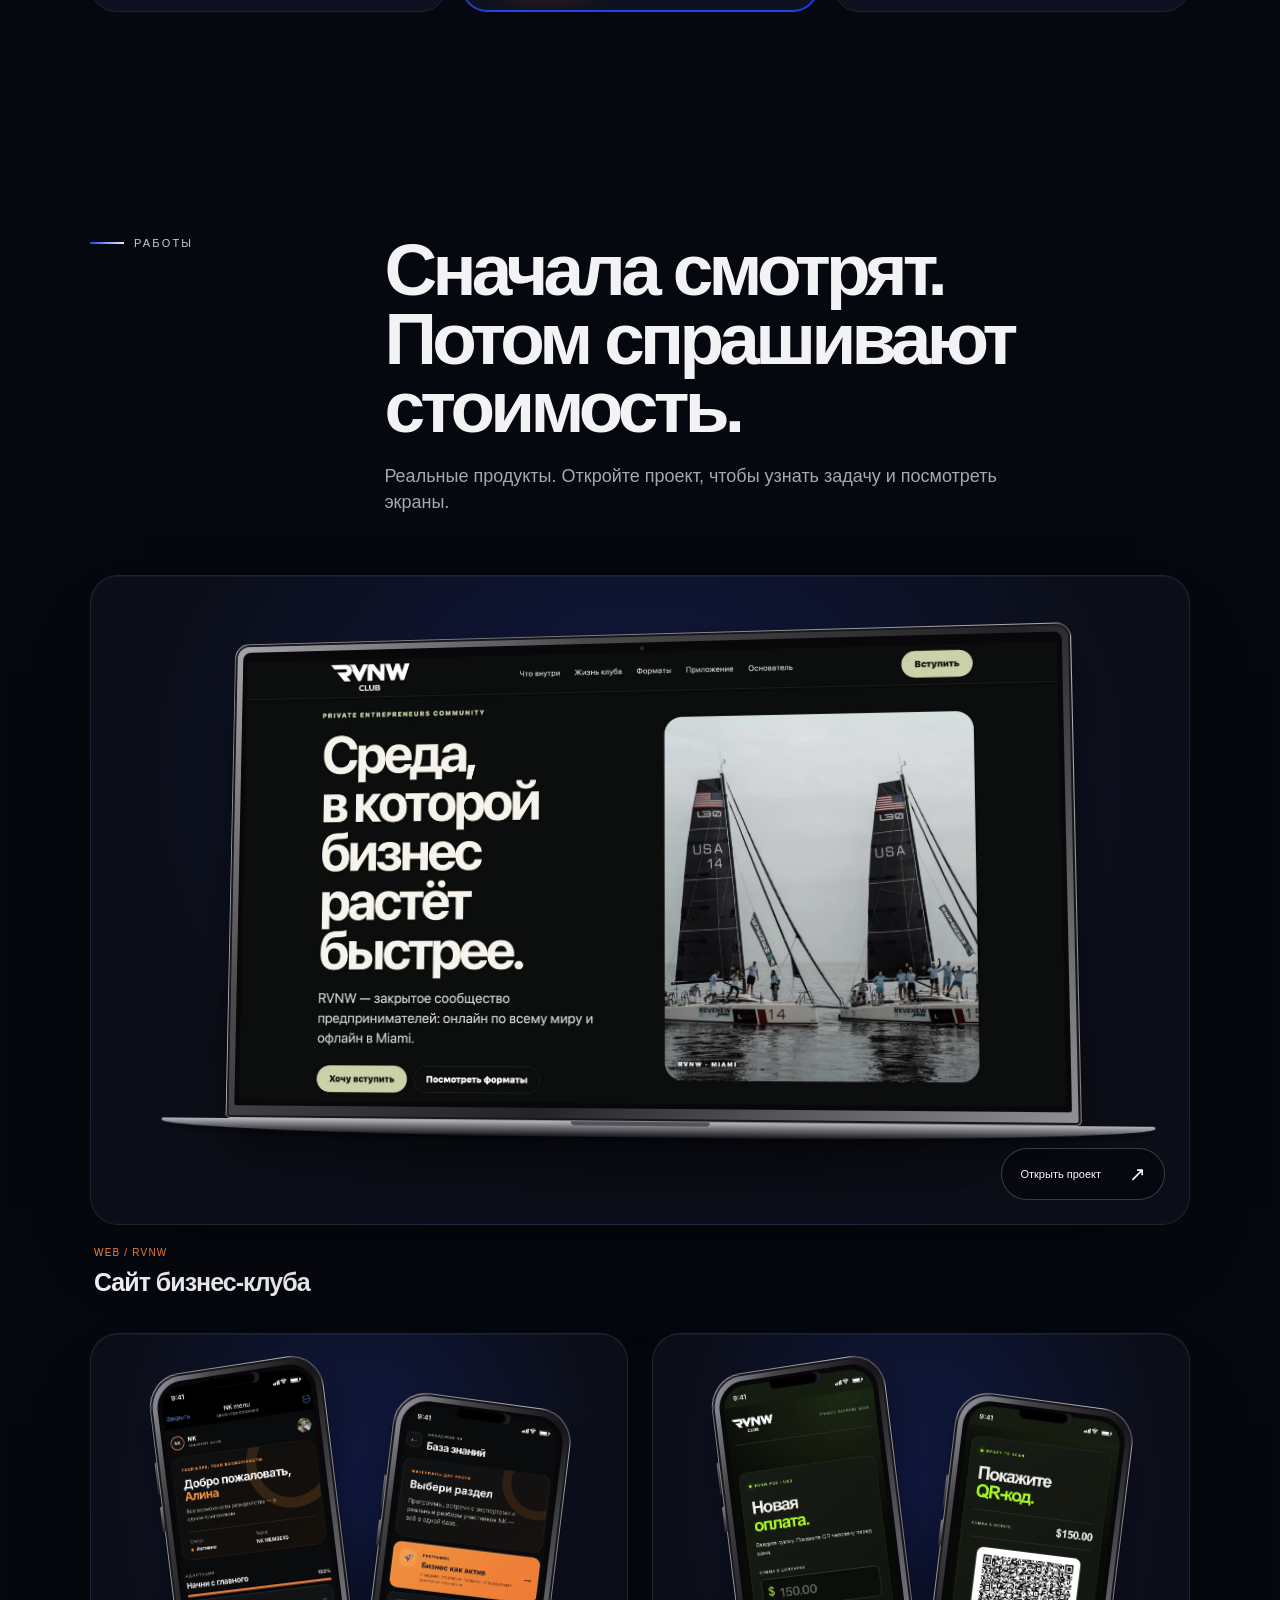
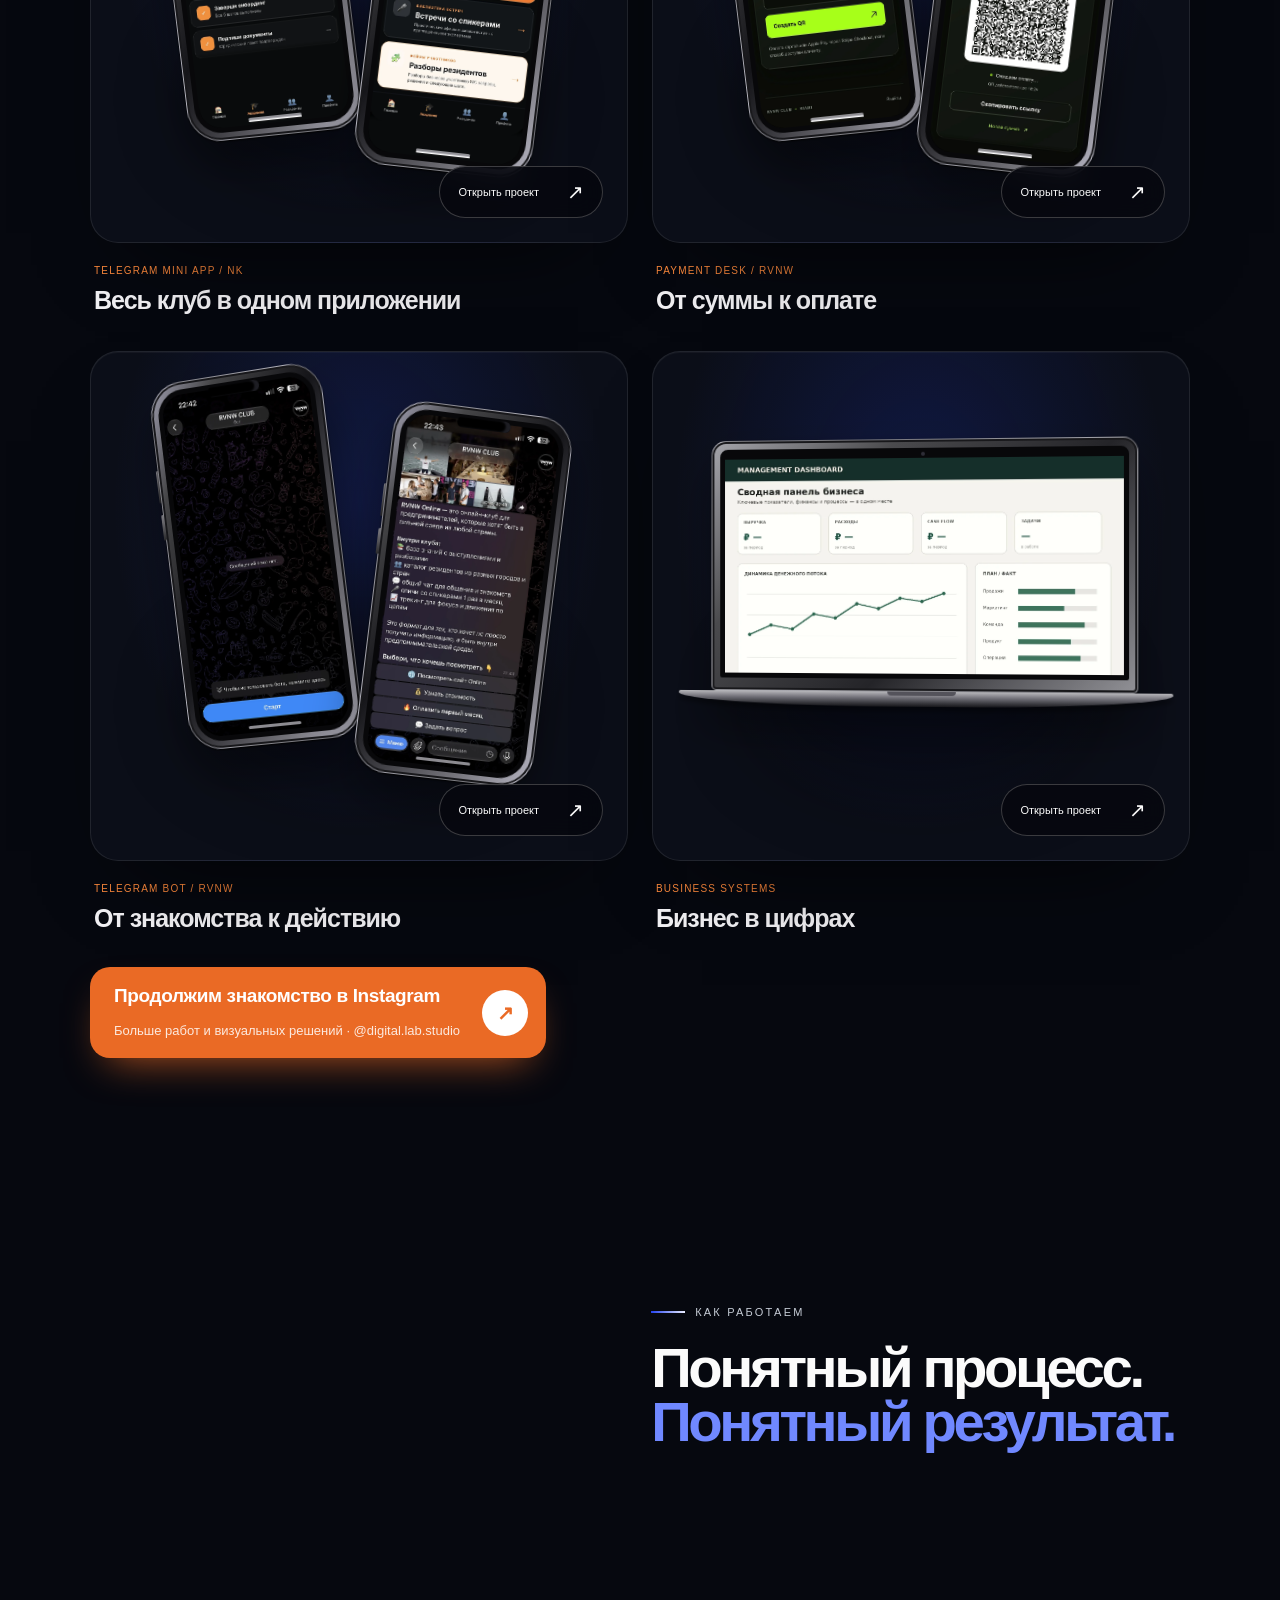
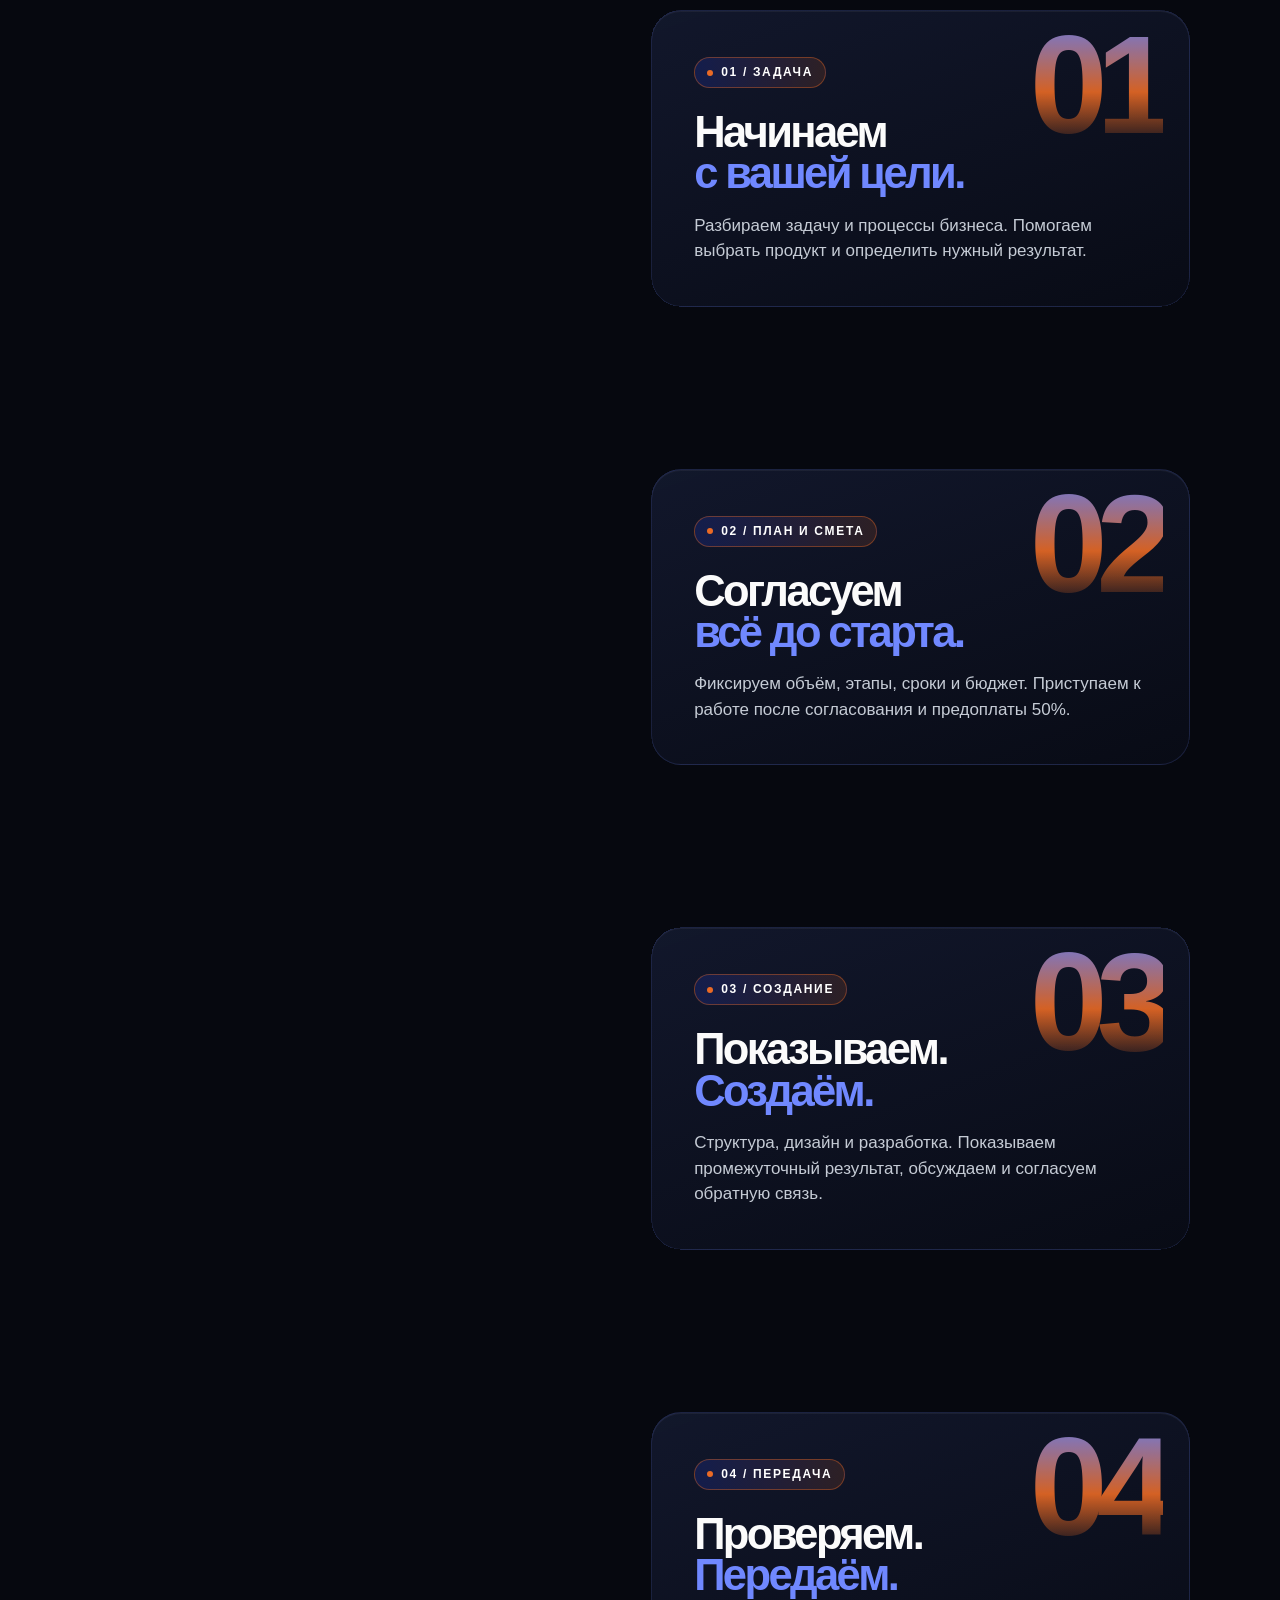
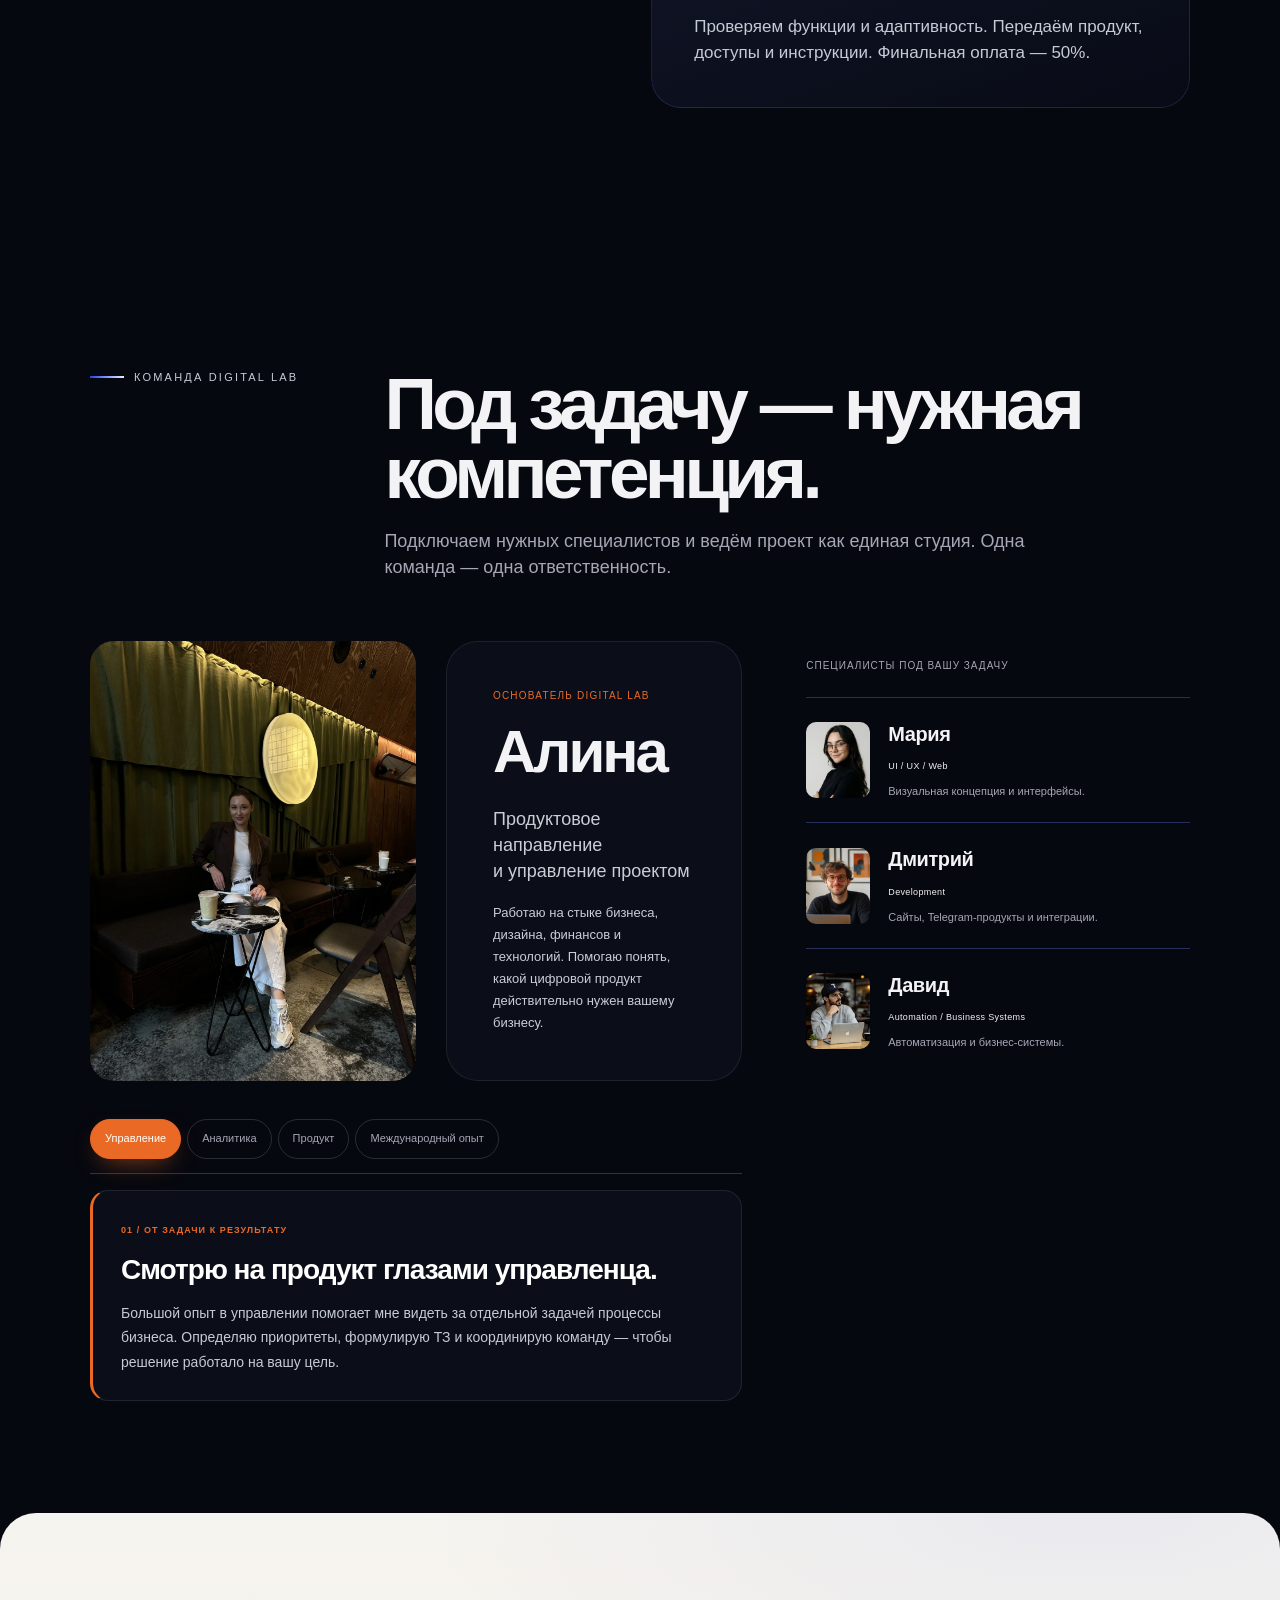
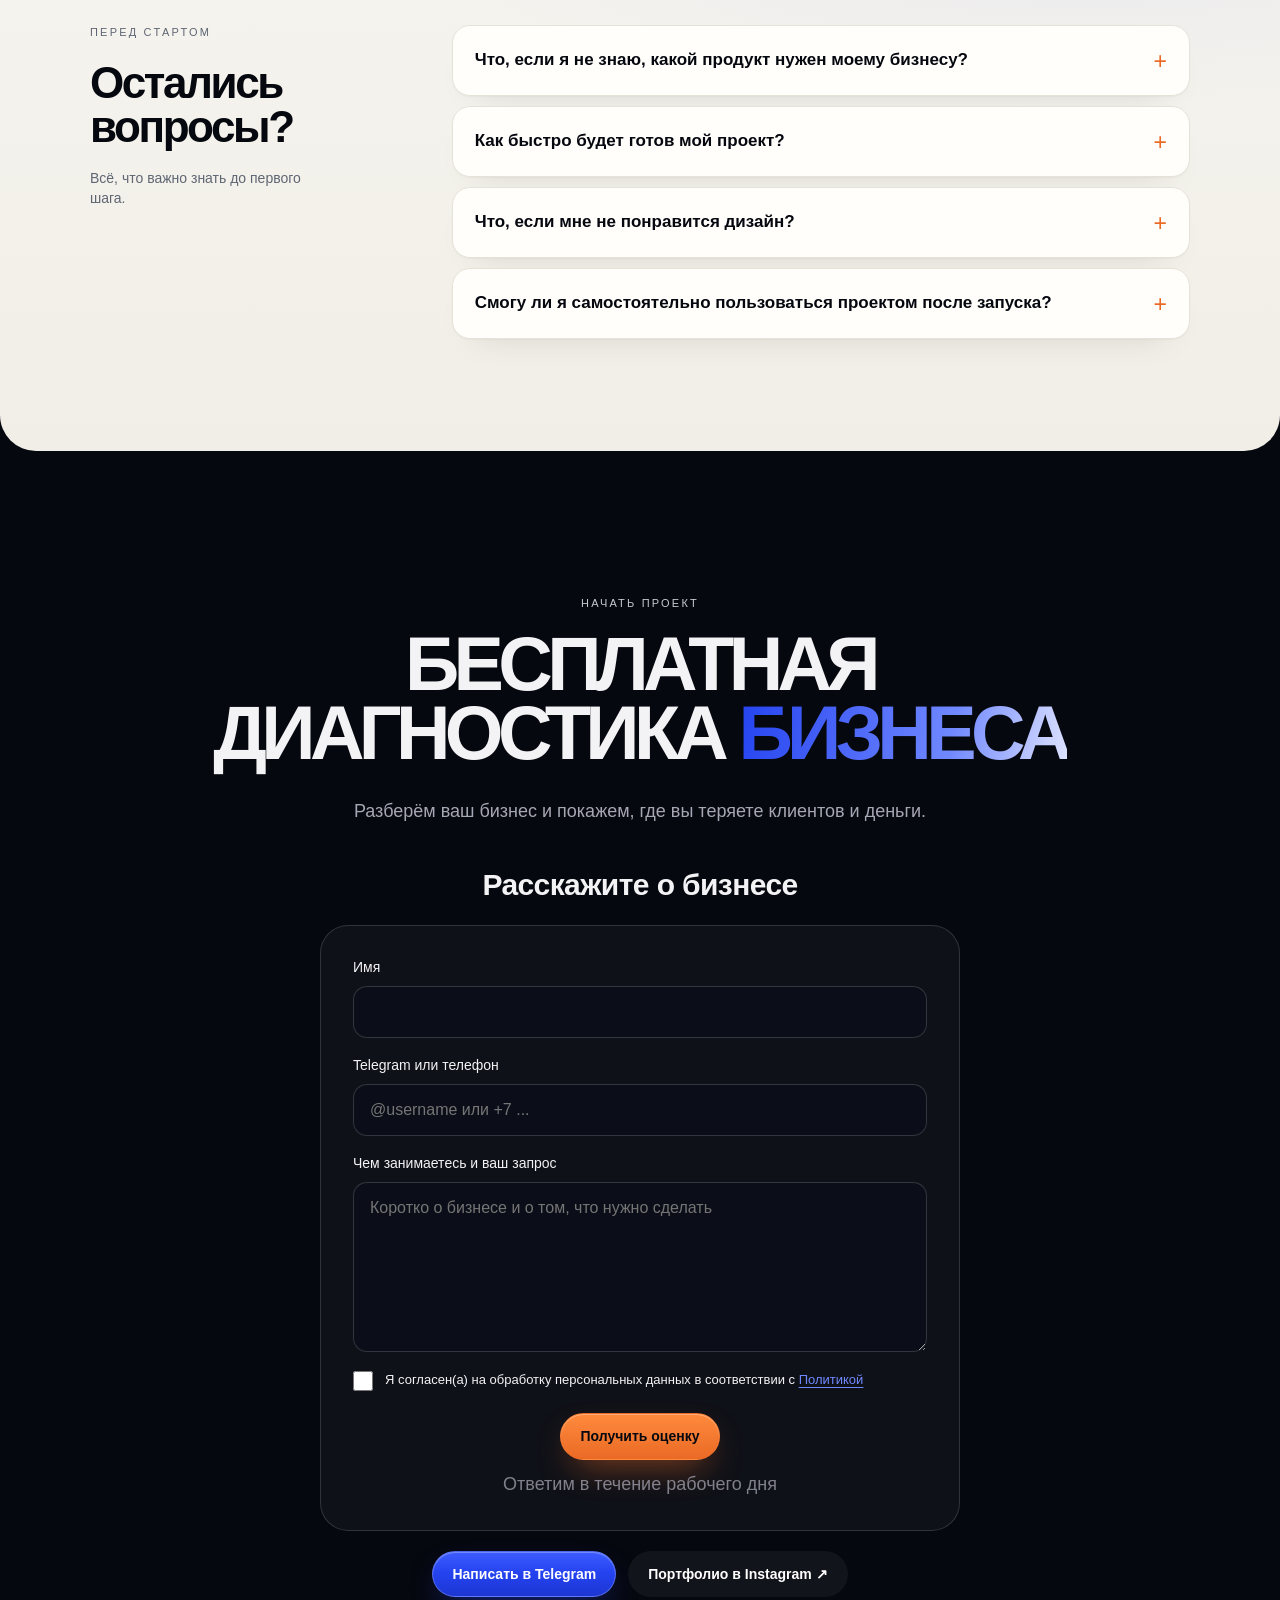
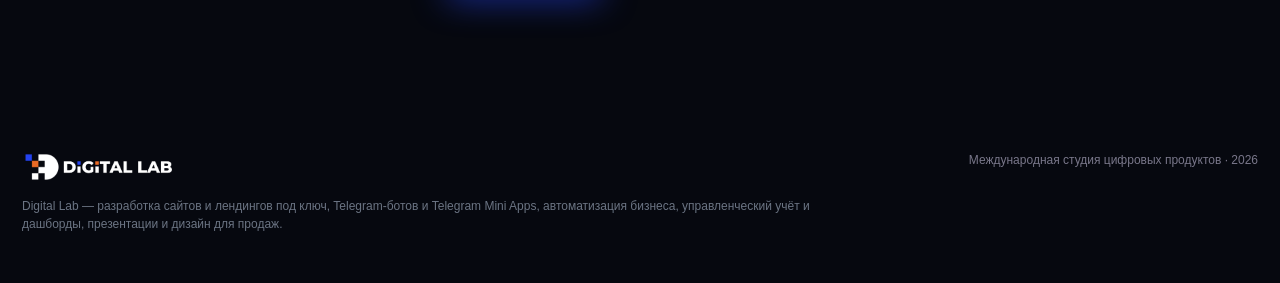
==== commit 8acade07: "Все CTA ведут вниз к блоку заявки (#contact) Co-Authored-By: Claude Sonnet 5.5 <noreply@anthropic.co" ====
--- a/index.html
+++ b/index.html
@@ -2169,7 +2169,7 @@
 <link rel="stylesheet" href="refinement.css"><link rel="stylesheet" href="flow.css"><link rel="stylesheet" href="vendor/lenis.css"><link rel="stylesheet" href="premium.css"><script defer src="app.js"></script><script defer src="leads.js"></script></head>
 <body class="flow"><noscript><div><img src="https://mc.yandex.ru/watch/113868406" style="position:absolute; left:-9999px;" alt="" /></div></noscript>
 <div class="flow-layers" aria-hidden="true"><div class="flow-glow"><i></i><i></i><i></i></div><div id="logo-webgl"></div><div id="digits-webgl"></div></div>
-<nav><div class="w"><div class="nav"><a class="brand wordmark" href="#top" aria-label="Digital Lab — на главную"><img src="assets/brand-wordmark.png" alt="Digital Lab"></a><button class="mobile-menu-toggle" type="button" aria-expanded="false" aria-controls="mobileMenu"><span>Меню</span><b>↓</b></button><div class="links"><a href="#products">Стоимость</a><a href="#works">Работы</a><a href="#team">Команда</a><a href="#faq">Вопросы</a><a href="#lead-form" class="pill primary nav-estimate" data-goal="cta_click" data-place="nav">Получить оценку</a></div></div></div></nav>
+<nav><div class="w"><div class="nav"><a class="brand wordmark" href="#top" aria-label="Digital Lab — на главную"><img src="assets/brand-wordmark.png" alt="Digital Lab"></a><button class="mobile-menu-toggle" type="button" aria-expanded="false" aria-controls="mobileMenu"><span>Меню</span><b>↓</b></button><div class="links"><a href="#products">Стоимость</a><a href="#works">Работы</a><a href="#team">Команда</a><a href="#faq">Вопросы</a><a href="#contact" class="pill primary nav-estimate" data-goal="cta_click" data-place="nav">Получить оценку</a></div></div></div></nav>
 <div class="mobile-menu" id="mobileMenu" aria-hidden="true">
   <div class="mobile-menu-inner">
     <a href="#products">Стоимость <span>01</span></a>
@@ -2180,18 +2180,18 @@
 </div>
 
 <main id="top">
-<section id="hero" class="flow-hero" data-guide="hero"><div class="w"><div class="hero flow-hero-inner"><div class="hero-grid"><div><div class="eyebrow">Создание сайтов, Telegram-ботов и Mini Apps</div><h1>СОЗДАЁМ<br><span class="outline">БЫСТРО.</span><br>РАБОТАЕТ<br><span class="outline">ДОЛГО.</span></h1><p class="hero-copy hero-note">Запуск за 1–2 недели, цена фиксируется до старта</p><div class="hero-actions"><a href="#lead-form" class="btn primary btn--estimate" data-goal="cta_click" data-place="hero">Получить оценку ↗</a><a href="https://t.me/alinaaa_ss" target="_blank" rel="noopener" class="btn" data-goal="cta_click tg_click" data-place="hero">Написать в Telegram</a></div></div></div><img class="brand-fallback" src="assets/brand-mark.png" alt="Фирменный знак Digital Lab"></div></div>
+<section id="hero" class="flow-hero" data-guide="hero"><div class="w"><div class="hero flow-hero-inner"><div class="hero-grid"><div><div class="eyebrow">Создание сайтов, Telegram-ботов и Mini Apps</div><h1>СОЗДАЁМ<br><span class="outline">БЫСТРО.</span><br>РАБОТАЕТ<br><span class="outline">ДОЛГО.</span></h1><p class="hero-copy hero-note">Запуск за 1–2 недели, цена фиксируется до старта</p><div class="hero-actions"><a href="#contact" class="btn primary btn--estimate" data-goal="cta_click" data-place="hero">Получить оценку ↗</a><a href="#contact" class="btn" data-goal="cta_click tg_click" data-place="hero">Написать в Telegram</a></div></div></div><img class="brand-fallback" src="assets/brand-mark.png" alt="Фирменный знак Digital Lab"></div></div>
 <div class="w flow-hero-foot"></div></section>
 <section id="why" class="flow-split" data-guide="why"><div class="w flow-split-grid"><div class="flow-split-aside" aria-hidden="true"></div><div class="flow-split-main">
 <header class="flow-head"><span class="eyebrow flow-eyebrow"><i></i>Почему Digital Lab</span><h2>Бизнесу нужен не ещё один подрядчик. <em>Ему нужен результат.</em></h2></header>
 <article class="flow-card" data-why="0"><span class="flow-card-num" aria-hidden="true">01</span><span class="flow-card-index">01 / Скорость</span><h3>Дни,<br><span>не месяцы.</span></h3><p>Работаем короткими спринтами. Первые рабочие версии показываем уже в течение нескольких дней.</p></article>
 <article class="flow-card" data-why="1"><span class="flow-card-num" aria-hidden="true">02</span><span class="flow-card-index">02 / Одна команда</span><h3>Одна задача.<br><span>Одна команда.</span></h3><p>Дизайн, разработка и автоматизация — вместе. Общаетесь с нами, а не управляете несколькими подрядчиками.</p></article>
 <article class="flow-card" data-why="2"><span class="flow-card-num" aria-hidden="true">03</span><span class="flow-card-index">03 / Прозрачность</span><h3>Понятный объём.<br><span>Понятная цена.</span></h3><p>Фиксируем этапы, сроки и бюджет до старта. От постановки задачи до готового продукта — под ключ.</p><a href="#products" class="btn primary">Изучить стоимость ↗</a></article>
-</div></div></section><section id="products" data-guide="products"><div class="w"><div class="section-head"><div class="eyebrow">Продуктовая линейка</div><div><h2>Понятные продукты.<br>Понятный бюджет.</h2><p>Можно прийти за одним продуктом. Выберите направление — внутри форматы, сроки и стоимость.</p></div></div><div class="price-folders"><details class="price-folder folder-web"><summary><span class="folder-number">01</span><div><h3>Сайты</h3><p>Лендинги и многостраничные сайты</p></div><span class="folder-price">от 10 000 ₽</span><b class="folder-plus">+</b></summary><div class="folder-content"><article><h4>Лендинг под ключ</h4><p>Структура, тексты, дизайн, адаптив и формы.</p><strong>от 10 000 ₽</strong><span>от 3–5 дней</span><a href="https://t.me/alinaaa_ss?text=%D0%9F%D1%80%D0%B8%D0%B2%D0%B5%D1%82%2C%20%D0%90%D0%BB%D0%B8%D0%BD%D0%B0%21%20%D0%A5%D0%BE%D1%87%D1%83%20%D0%BE%D0%B1%D1%81%D1%83%D0%B4%D0%B8%D1%82%D1%8C%3A%20%D0%9B%D0%B5%D0%BD%D0%B4%D0%B8%D0%BD%D0%B3%20%D0%BF%D0%BE%D0%B4%20%D0%BA%D0%BB%D1%8E%D1%87" target="_blank" rel="noopener">Обсудить ↗</a></article><article><h4>Многостраничный сайт</h4><p>Страницы, визуальная система и интеграции.</p><strong>от 20 000 ₽</strong><span>от 5–10 дней</span><a href="https://t.me/alinaaa_ss?text=%D0%9F%D1%80%D0%B8%D0%B2%D0%B5%D1%82%2C%20%D0%90%D0%BB%D0%B8%D0%BD%D0%B0%21%20%D0%A5%D0%BE%D1%87%D1%83%20%D0%BE%D0%B1%D1%81%D1%83%D0%B4%D0%B8%D1%82%D1%8C%3A%20%D0%9C%D0%BD%D0%BE%D0%B3%D0%BE%D1%81%D1%82%D1%80%D0%B0%D0%BD%D0%B8%D1%87%D0%BD%D1%8B%D0%B9%20%D1%81%D0%B0%D0%B9%D1%82" target="_blank" rel="noopener">Обсудить ↗</a></article></div></details><details class="price-folder folder-telegram"><summary><span class="folder-number">02</span><div><h3>Telegram-продукты</h3><p>Боты, Mini Apps и личные кабинеты</p></div><span class="folder-price">от 5 000 ₽</span><b class="folder-plus">+</b></summary><div class="folder-content"><article><h4>Бот и автоматизация</h4><p>Заявки, регистрации, уведомления и сценарии.</p><strong>от 5 000 ₽</strong><span>от 3–7 дней</span><a href="https://t.me/alinaaa_ss?text=%D0%9F%D1%80%D0%B8%D0%B2%D0%B5%D1%82%2C%20%D0%90%D0%BB%D0%B8%D0%BD%D0%B0%21%20%D0%A5%D0%BE%D1%87%D1%83%20%D0%BE%D0%B1%D1%81%D1%83%D0%B4%D0%B8%D1%82%D1%8C%3A%20%D0%91%D0%BE%D1%82%20%D0%B8%20%D0%B0%D0%B2%D1%82%D0%BE%D0%BC%D0%B0%D1%82%D0%B8%D0%B7%D0%B0%D1%86%D0%B8%D1%8F" target="_blank" rel="noopener">Обсудить ↗</a></article><article><h4>Mini App / личный кабинет</h4><p>Профиль, каталог, подписка, контент и события.</p><strong>от 20 000 ₽</strong><span>от 7–14 дней</span><a href="https://t.me/alinaaa_ss?text=%D0%9F%D1%80%D0%B8%D0%B2%D0%B5%D1%82%2C%20%D0%90%D0%BB%D0%B8%D0%BD%D0%B0%21%20%D0%A5%D0%BE%D1%87%D1%83%20%D0%BE%D0%B1%D1%81%D1%83%D0%B4%D0%B8%D1%82%D1%8C%3A%20Mini%20App%20/%20%D0%BB%D0%B8%D1%87%D0%BD%D1%8B%D0%B9%20%D0%BA%D0%B0%D0%B1%D0%B8%D0%BD%D0%B5%D1%82" target="_blank" rel="noopener">Обсудить ↗</a></article></div></details><details class="price-folder folder-systems"><summary><span class="folder-number">03</span><div><h3>Системы и автоматизация</h3><p>Учёт, отчёты и интеграции</p></div><span class="folder-price">от 10 000 ₽</span><b class="folder-plus">+</b></summary><div class="folder-content"><article><h4>Управленческая система</h4><p>ДДС, P&L, план/факт, бюджеты и дашборды.</p><strong>от 10 000 ₽</strong><span>от 4–8 дней</span><a href="https://t.me/alinaaa_ss?text=%D0%9F%D1%80%D0%B8%D0%B2%D0%B5%D1%82%2C%20%D0%90%D0%BB%D0%B8%D0%BD%D0%B0%21%20%D0%A5%D0%BE%D1%87%D1%83%20%D0%BE%D0%B1%D1%81%D1%83%D0%B4%D0%B8%D1%82%D1%8C%3A%20%D0%A3%D0%BF%D1%80%D0%B0%D0%B2%D0%BB%D0%B5%D0%BD%D1%87%D0%B5%D1%81%D0%BA%D0%B0%D1%8F%20%D1%81%D0%B8%D1%81%D1%82%D0%B5%D0%BC%D0%B0" target="_blank" rel="noopener">Обсудить ↗</a></article><article><h4>Интеграции и платёжные сценарии</h4><p>Сервисы, платёжные ссылки, QR и уведомления.</p><strong>от 5 000 ₽</strong><span>от 2–8 дней</span><a href="https://t.me/alinaaa_ss" target="_blank" rel="noopener">Обсудить ↗</a></article></div></details><details class="price-folder folder-design"><summary><span class="folder-number">04</span><div><h3>Презентации и материалы</h3><p>Для продаж и коммуникации</p></div><span class="folder-price">от 3 000 ₽</span><b class="folder-plus">+</b></summary><div class="folder-content"><article><h4>Презентация / брошюра</h4><p>Презентации, коммерческие предложения, PDF и гайды.</p><strong>от 3 000 ₽</strong><span>от 2–5 дней</span><a href="https://t.me/alinaaa_ss?text=%D0%9F%D1%80%D0%B8%D0%B2%D0%B5%D1%82%2C%20%D0%90%D0%BB%D0%B8%D0%BD%D0%B0%21%20%D0%A5%D0%BE%D1%87%D1%83%20%D0%BE%D0%B1%D1%81%D1%83%D0%B4%D0%B8%D1%82%D1%8C%3A%20%D0%9F%D1%80%D0%B5%D0%B7%D0%B5%D0%BD%D1%82%D0%B0%D1%86%D0%B8%D1%8F%20/%20%D0%B1%D1%80%D0%BE%D1%88%D1%8E%D1%80%D0%B0" target="_blank" rel="noopener">Обсудить ↗</a></article></div></details><details class="price-folder folder-custom"><summary><span class="folder-number">05</span><div><h3>Ваша идея — ваш продукт</h3><p>Индивидуальная разработка</p></div><span class="folder-price">под задачу</span><b class="folder-plus">+</b></summary><div class="folder-content"><article><h4>Индивидуальная разработка</h4><p>Разработаем любой цифровой продукт под ваши процессы. Поделитесь идеей или объясните задачу бизнеса — предложим решение и создадим его специально для вас.</p><strong>Оценка под задачу</strong><a href="https://t.me/alinaaa_ss?text=%D0%9F%D1%80%D0%B8%D0%B2%D0%B5%D1%82%2C%20%D0%90%D0%BB%D0%B8%D0%BD%D0%B0%21%20%D0%A5%D0%BE%D1%87%D1%83%20%D0%BE%D0%B1%D1%81%D1%83%D0%B4%D0%B8%D1%82%D1%8C%3A%20%D0%B8%D0%BD%D0%B4%D0%B8%D0%B2%D0%B8%D0%B4%D1%83%D0%B0%D0%BB%D1%8C%D0%BD%D0%B0%D1%8F%20%D1%80%D0%B0%D0%B7%D1%80%D0%B0%D0%B1%D0%BE%D1%82%D0%BA%D0%B0" target="_blank" rel="noopener">Поделиться идеей ↗</a></article></div></details></div><p class="price-note">Стартовые ориентиры. Финальные сроки и бюджет зависят от объёма и интеграций — фиксируем их до начала работы.</p></div></section><section id="turnkey"><div class="w"><div class="section-head"><div class="eyebrow">Продукты</div><div><h2>Бизнес под ключ</h2><p>Выберите задачу, остальное сделаем мы</p></div></div>
+</div></div></section><section id="products" data-guide="products"><div class="w"><div class="section-head"><div class="eyebrow">Продуктовая линейка</div><div><h2>Понятные продукты.<br>Понятный бюджет.</h2><p>Можно прийти за одним продуктом. Выберите направление — внутри форматы, сроки и стоимость.</p></div></div><div class="price-folders"><details class="price-folder folder-web"><summary><span class="folder-number">01</span><div><h3>Сайты</h3><p>Лендинги и многостраничные сайты</p></div><span class="folder-price">от 10 000 ₽</span><b class="folder-plus">+</b></summary><div class="folder-content"><article><h4>Лендинг под ключ</h4><p>Структура, тексты, дизайн, адаптив и формы.</p><strong>от 10 000 ₽</strong><span>от 3–5 дней</span><a href="#contact" data-goal="cta_click" data-place="folder">Обсудить ↗</a></article><article><h4>Многостраничный сайт</h4><p>Страницы, визуальная система и интеграции.</p><strong>от 20 000 ₽</strong><span>от 5–10 дней</span><a href="#contact" data-goal="cta_click" data-place="folder">Обсудить ↗</a></article></div></details><details class="price-folder folder-telegram"><summary><span class="folder-number">02</span><div><h3>Telegram-продукты</h3><p>Боты, Mini Apps и личные кабинеты</p></div><span class="folder-price">от 5 000 ₽</span><b class="folder-plus">+</b></summary><div class="folder-content"><article><h4>Бот и автоматизация</h4><p>Заявки, регистрации, уведомления и сценарии.</p><strong>от 5 000 ₽</strong><span>от 3–7 дней</span><a href="#contact" data-goal="cta_click" data-place="folder">Обсудить ↗</a></article><article><h4>Mini App / личный кабинет</h4><p>Профиль, каталог, подписка, контент и события.</p><strong>от 20 000 ₽</strong><span>от 7–14 дней</span><a href="#contact" data-goal="cta_click" data-place="folder">Обсудить ↗</a></article></div></details><details class="price-folder folder-systems"><summary><span class="folder-number">03</span><div><h3>Системы и автоматизация</h3><p>Учёт, отчёты и интеграции</p></div><span class="folder-price">от 10 000 ₽</span><b class="folder-plus">+</b></summary><div class="folder-content"><article><h4>Управленческая система</h4><p>ДДС, P&L, план/факт, бюджеты и дашборды.</p><strong>от 10 000 ₽</strong><span>от 4–8 дней</span><a href="#contact" data-goal="cta_click" data-place="folder">Обсудить ↗</a></article><article><h4>Интеграции и платёжные сценарии</h4><p>Сервисы, платёжные ссылки, QR и уведомления.</p><strong>от 5 000 ₽</strong><span>от 2–8 дней</span><a href="#contact" data-goal="cta_click" data-place="folder">Обсудить ↗</a></article></div></details><details class="price-folder folder-design"><summary><span class="folder-number">04</span><div><h3>Презентации и материалы</h3><p>Для продаж и коммуникации</p></div><span class="folder-price">от 3 000 ₽</span><b class="folder-plus">+</b></summary><div class="folder-content"><article><h4>Презентация / брошюра</h4><p>Презентации, коммерческие предложения, PDF и гайды.</p><strong>от 3 000 ₽</strong><span>от 2–5 дней</span><a href="#contact" data-goal="cta_click" data-place="folder">Обсудить ↗</a></article></div></details><details class="price-folder folder-custom"><summary><span class="folder-number">05</span><div><h3>Ваша идея — ваш продукт</h3><p>Индивидуальная разработка</p></div><span class="folder-price">под задачу</span><b class="folder-plus">+</b></summary><div class="folder-content"><article><h4>Индивидуальная разработка</h4><p>Разработаем любой цифровой продукт под ваши процессы. Поделитесь идеей или объясните задачу бизнеса — предложим решение и создадим его специально для вас.</p><strong>Оценка под задачу</strong><a href="#contact" data-goal="cta_click" data-place="folder">Поделиться идеей ↗</a></article></div></details></div><p class="price-note">Стартовые ориентиры. Финальные сроки и бюджет зависят от объёма и интеграций — фиксируем их до начала работы.</p></div></section><section id="turnkey"><div class="w"><div class="section-head"><div class="eyebrow">Продукты</div><div><h2>Бизнес под ключ</h2><p>Выберите задачу, остальное сделаем мы</p></div></div>
 <div class="pkg-grid">
-<article class="pkg"><p class="pkg-num">01</p><h3>Заявки на автомате</h3><p class="pkg-price">от 35 000 ₽</p><p class="pkg-term">5–7 дней</p><ul><li>Бот отвечает на вопросы и отсеивает случайных клиентов</li><li>Лендинг под ваш продукт</li><li>Заявка сразу у менеджера, в таблице</li></ul><a class="btn" href="https://t.me/alinaaa_ss?text=%D0%97%D0%B4%D1%80%D0%B0%D0%B2%D1%81%D1%82%D0%B2%D1%83%D0%B9%D1%82%D0%B5%21%20%D0%A5%D0%BE%D1%87%D1%83%20%D0%BE%D0%B1%D1%81%D1%83%D0%B4%D0%B8%D1%82%D1%8C%20%D0%BF%D1%80%D0%BE%D0%B4%D1%83%D0%BA%D1%82%20%C2%AB%D0%97%D0%B0%D1%8F%D0%B2%D0%BA%D0%B8%20%D0%BD%D0%B0%20%D0%B0%D0%B2%D1%82%D0%BE%D0%BC%D0%B0%D1%82%D0%B5%C2%BB.%20" target="_blank" rel="noopener" data-goal="cta_click tg_click" data-place="pkg-leads">Обсудить</a></article>
-<article class="pkg pkg--rec"><span class="pkg-tag">Выбирают чаще всего</span><p class="pkg-num">02</p><h3>Запись и оплата</h3><p class="pkg-price">от 80 000 ₽</p><p class="pkg-term">7–14 дней</p><ul><li>Mini App с записью или подпиской для клиентов</li><li>Оплата картой и автосписание, доступ выдаётся сам</li><li>Напоминания клиентам и база клиентов</li></ul><a class="btn primary btn--estimate" href="https://t.me/alinaaa_ss?text=%D0%97%D0%B4%D1%80%D0%B0%D0%B2%D1%81%D1%82%D0%B2%D1%83%D0%B9%D1%82%D0%B5%21%20%D0%A5%D0%BE%D1%87%D1%83%20%D0%BE%D0%B1%D1%81%D1%83%D0%B4%D0%B8%D1%82%D1%8C%20%D0%BF%D1%80%D0%BE%D0%B4%D1%83%D0%BA%D1%82%20%C2%AB%D0%97%D0%B0%D0%BF%D0%B8%D1%81%D1%8C%20%D0%B8%20%D0%BE%D0%BF%D0%BB%D0%B0%D1%82%D0%B0%C2%BB.%20" target="_blank" rel="noopener" data-goal="cta_click tg_click" data-place="pkg-booking">Обсудить</a></article>
-<article class="pkg"><p class="pkg-num">03</p><h3>Система под ключ</h3><p class="pkg-price">от 180 000 ₽</p><p class="pkg-term">3–6 недель</p><ul><li>Сайт, бот, приложение и оплата в одной связке</li><li>Управленческий отчёт: ДДС, P&amp;L, план-факт</li><li>Обучение команды и видеоинструкции</li></ul><a class="btn" href="https://t.me/alinaaa_ss?text=%D0%97%D0%B4%D1%80%D0%B0%D0%B2%D1%81%D1%82%D0%B2%D1%83%D0%B9%D1%82%D0%B5%21%20%D0%A5%D0%BE%D1%87%D1%83%20%D0%BE%D0%B1%D1%81%D1%83%D0%B4%D0%B8%D1%82%D1%8C%20%D0%BF%D1%80%D0%BE%D0%B4%D1%83%D0%BA%D1%82%20%C2%AB%D0%A1%D0%B8%D1%81%D1%82%D0%B5%D0%BC%D0%B0%20%D0%BF%D0%BE%D0%B4%20%D0%BA%D0%BB%D1%8E%D1%87%C2%BB.%20" target="_blank" rel="noopener" data-goal="cta_click tg_click" data-place="pkg-system">Обсудить</a></article>
+<article class="pkg"><p class="pkg-num">01</p><h3>Заявки на автомате</h3><p class="pkg-price">от 35 000 ₽</p><p class="pkg-term">5–7 дней</p><ul><li>Бот отвечает на вопросы и отсеивает случайных клиентов</li><li>Лендинг под ваш продукт</li><li>Заявка сразу у менеджера, в таблице</li></ul><a class="btn" href="#contact" data-goal="cta_click" data-place="pkg-leads">Обсудить</a></article>
+<article class="pkg pkg--rec"><span class="pkg-tag">Выбирают чаще всего</span><p class="pkg-num">02</p><h3>Запись и оплата</h3><p class="pkg-price">от 80 000 ₽</p><p class="pkg-term">7–14 дней</p><ul><li>Mini App с записью или подпиской для клиентов</li><li>Оплата картой и автосписание, доступ выдаётся сам</li><li>Напоминания клиентам и база клиентов</li></ul><a class="btn primary btn--estimate" href="#contact" data-goal="cta_click" data-place="pkg-booking">Обсудить</a></article>
+<article class="pkg"><p class="pkg-num">03</p><h3>Система под ключ</h3><p class="pkg-price">от 180 000 ₽</p><p class="pkg-term">3–6 недель</p><ul><li>Сайт, бот, приложение и оплата в одной связке</li><li>Управленческий отчёт: ДДС, P&amp;L, план-факт</li><li>Обучение команды и видеоинструкции</li></ul><a class="btn" href="#contact" data-goal="cta_click" data-place="pkg-system">Обсудить</a></article>
 </div>
 </div></section><section id="works" data-guide="works"><div class="w"><div class="section-head"><div class="eyebrow">Работы</div><div><h2>Сначала смотрят.<br>Потом спрашивают стоимость.</h2><p>Реальные продукты. Откройте проект, чтобы узнать задачу и посмотреть экраны.</p></div></div><div class="case-grid"><button class="case-tile case-web" data-case="web"><div class="case-cover"><div class="device-stage"><div class="device device-laptop"><div class="device-display"><span class="device-camera" aria-hidden="true"></span><div class="device-screen"><img src="assets/rvnw-site-01.webp" alt="Сайт RVNW на экране ноутбука" loading="lazy"></div></div><span class="device-base" aria-hidden="true"></span></div></div><span class="open-project">Открыть проект <b>↗</b></span></div><div class="project-card-caption"><span>WEB / RVNW</span><h3>Сайт бизнес-клуба</h3></div></button><button class="case-tile case-app" data-case="app"><div class="case-cover"><div class="device-stage"><div class="device device-phone"><div class="device-display"><span class="device-camera" aria-hidden="true"></span><div class="device-screen"><img src="assets/screen-nk-01.webp" alt="Главная Mini App NK" loading="lazy"></div></div><span class="device-base" aria-hidden="true"></span></div><div class="device device-phone"><div class="device-display"><span class="device-camera" aria-hidden="true"></span><div class="device-screen"><img src="assets/screen-nk-03.webp" alt="Разделы Mini App NK" loading="lazy"></div></div><span class="device-base" aria-hidden="true"></span></div></div><span class="open-project">Открыть проект <b>↗</b></span></div><div class="project-card-caption"><span>TELEGRAM MINI APP / NK</span><h3>Весь клуб в одном приложении</h3></div></button><button class="case-tile case-payment" data-case="payment"><div class="case-cover"><div class="device-stage"><div class="device device-phone"><div class="device-display"><span class="device-camera" aria-hidden="true"></span><div class="device-screen"><img src="assets/screen-pay-02.webp" alt="Платёжный интерфейс" loading="lazy"></div></div><span class="device-base" aria-hidden="true"></span></div><div class="device device-phone"><div class="device-display"><span class="device-camera" aria-hidden="true"></span><div class="device-screen"><img src="assets/screen-pay-03.webp" alt="Экран оплаты" loading="lazy"></div></div><span class="device-base" aria-hidden="true"></span></div></div><span class="open-project">Открыть проект <b>↗</b></span></div><div class="project-card-caption"><span>PAYMENT DESK / RVNW</span><h3>От суммы к оплате</h3></div></button><button class="case-tile case-bot" data-case="bot"><div class="case-cover"><div class="device-stage"><div class="device device-phone"><div class="device-display"><span class="device-camera" aria-hidden="true"></span><div class="device-screen"><img src="assets/screen-bot-01.webp" alt="Telegram-бот RVNW" loading="lazy"></div></div><span class="device-base" aria-hidden="true"></span></div><div class="device device-phone"><div class="device-display"><span class="device-camera" aria-hidden="true"></span><div class="device-screen"><img src="assets/screen-bot-02.webp" alt="Сценарии Telegram-бота" loading="lazy"></div></div><span class="device-base" aria-hidden="true"></span></div></div><span class="open-project">Открыть проект <b>↗</b></span></div><div class="project-card-caption"><span>TELEGRAM BOT / RVNW</span><h3>От знакомства к действию</h3></div></button><button class="case-tile case-system" data-case="system"><div class="case-cover"><div class="device-stage"><div class="device device-laptop"><div class="device-display"><span class="device-camera" aria-hidden="true"></span><div class="device-screen"><img src="assets/management-dashboard.webp" alt="Управленческая система на ноутбуке" loading="lazy"></div></div><span class="device-base" aria-hidden="true"></span></div></div><span class="open-project">Открыть проект <b>↗</b></span></div><div class="project-card-caption"><span>BUSINESS SYSTEMS</span><h3>Бизнес в цифрах</h3></div></button></div><a href="https://www.instagram.com/digital.lab.studio/" target="_blank" rel="noopener" class="instagram-feature"><span class="ig-text"><strong>Продолжим знакомство в Instagram</strong><span>Больше работ и визуальных решений · @digital.lab.studio</span></span><b class="ig-arrow" aria-hidden="true">↗</b></a></div></section><section id="how" class="flow-split flow-process" data-guide="how"><div class="w flow-split-grid"><div class="flow-split-aside"><div class="process-number-fallback" aria-hidden="true">1</div></div><div class="flow-split-main">
 <header class="flow-head"><span class="eyebrow flow-eyebrow"><i></i>Как работаем</span><h2>Понятный процесс. <em>Понятный результат.</em></h2></header>
--- a/premium.css
+++ b/premium.css
@@ -291,7 +291,7 @@
 
 /* Бизнес под ключ: без светлой подложки, секция лежит на тёмном фоне страницы */
 html body.flow:not(#v4) #turnkey, html body.flow:not(#v4) #turnkey > .w, html body.flow:not(#v4) #turnkey .section-head, html body.flow:not(#v4) #turnkey .pkg-grid {
-  background: transparent !important; border: 0 !important; box-shadow: none !important; border-radius: 0 !important; margin-inline: 0; color: #f4f2ed;
+  background: transparent !important; border: 0 !important; box-shadow: none !important; border-radius: 0 !important; color: #f4f2ed;
 }
 html body.flow:not(#v4) #turnkey h2 { color: #f4f2ed !important; }
 html body.flow:not(#v4) #turnkey .section-head p { color: #9aa3b2 !important; }
